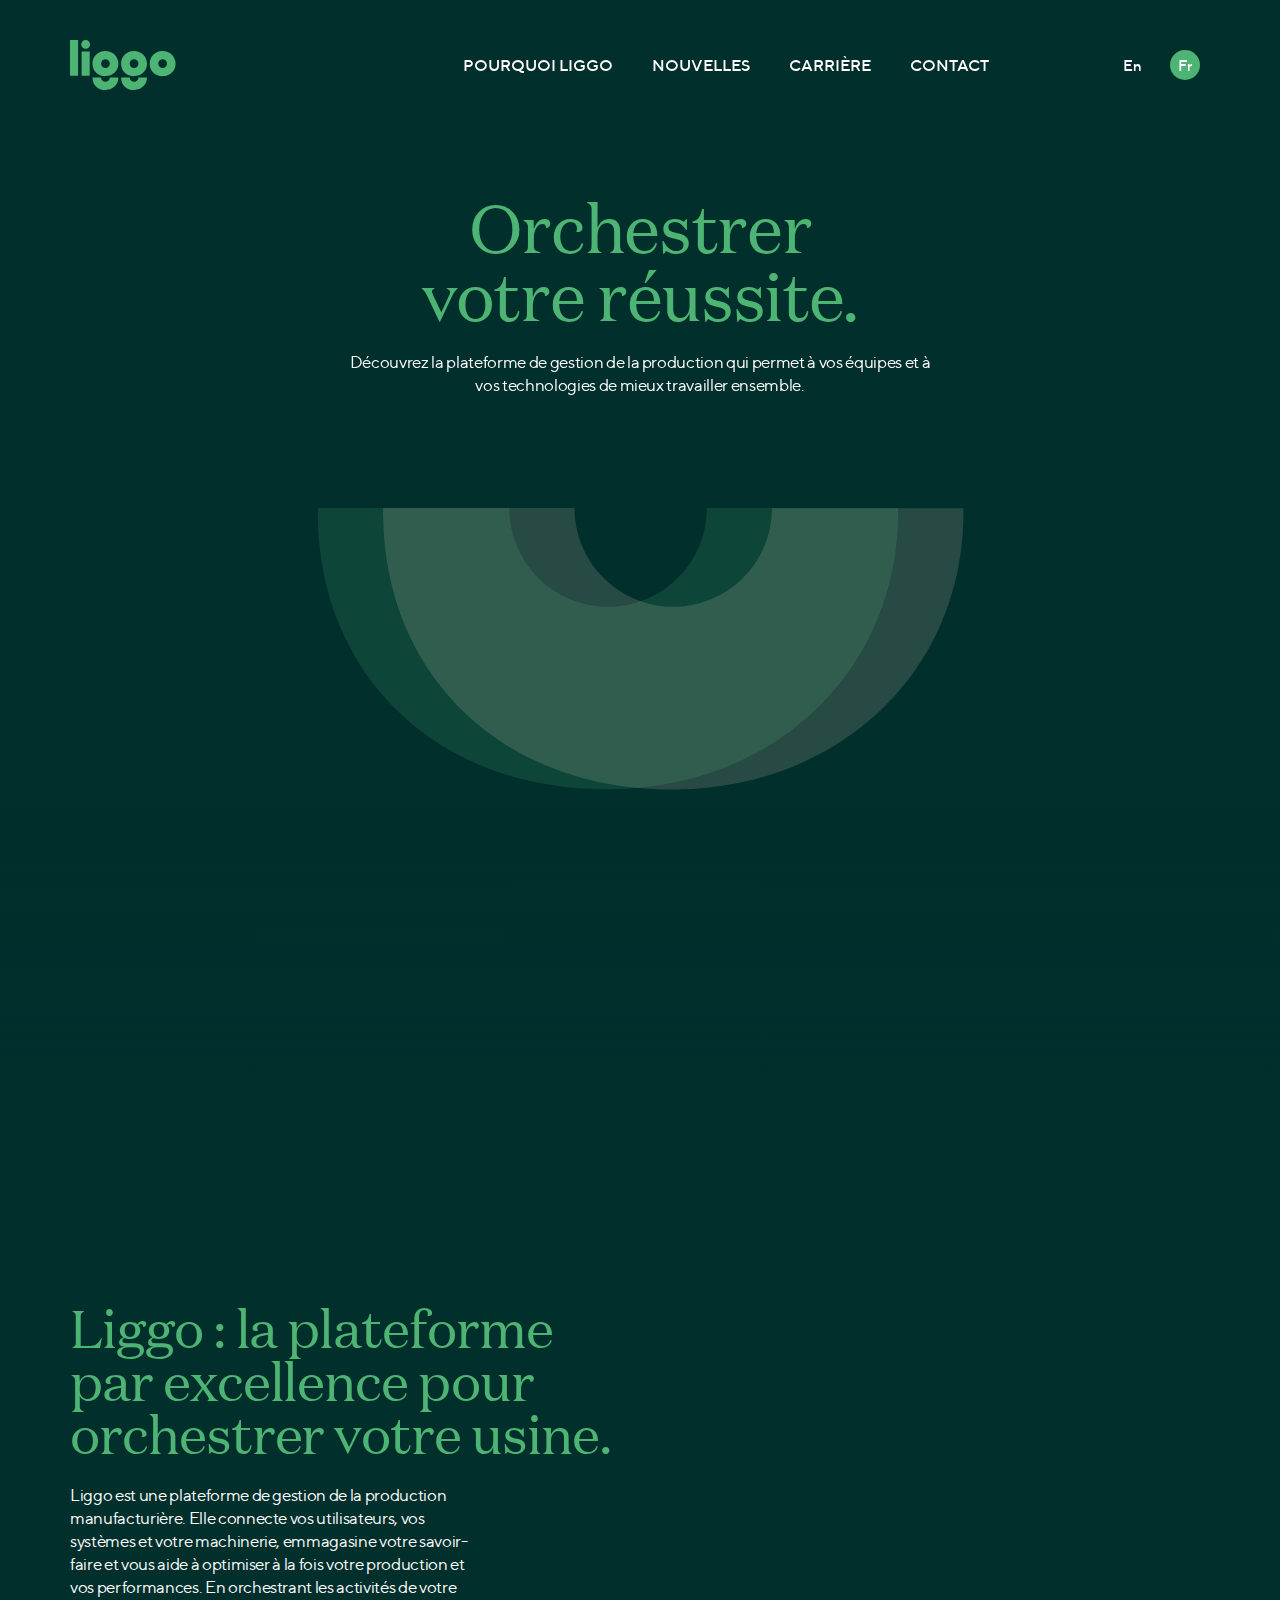
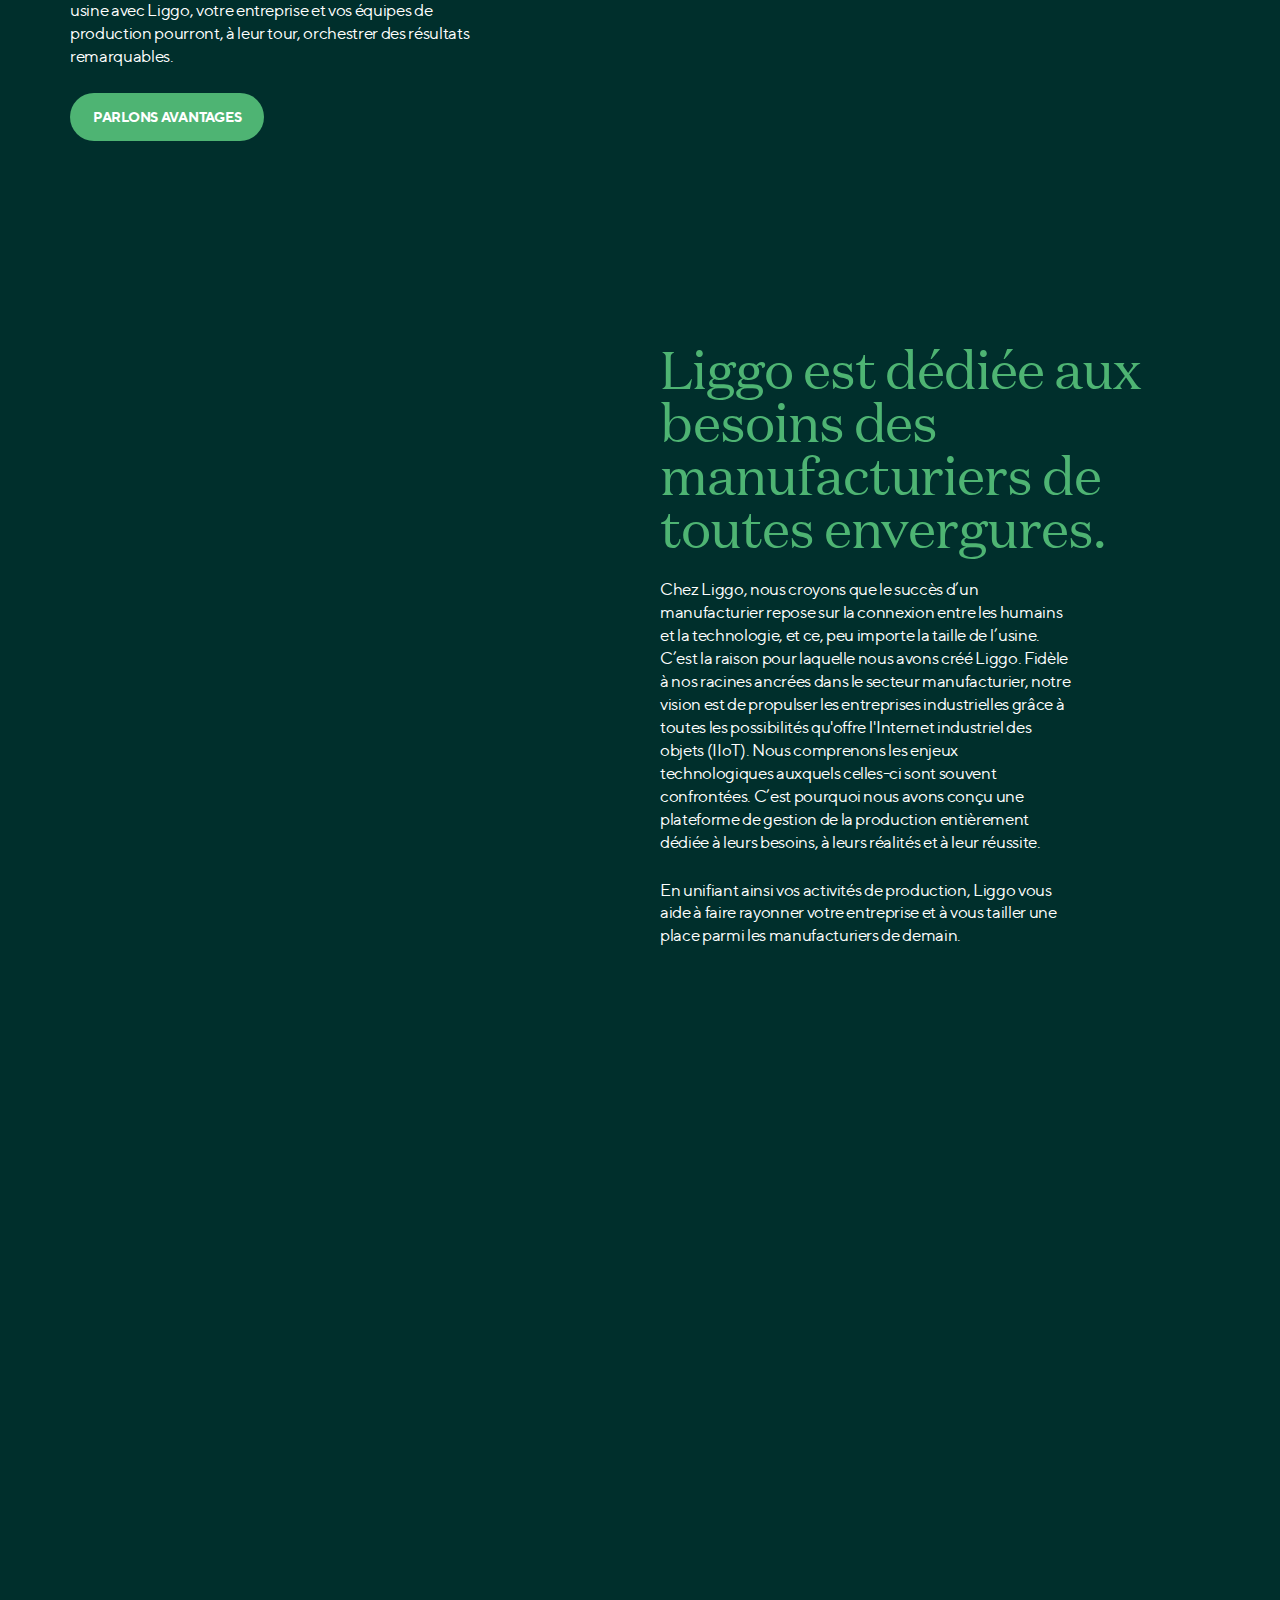
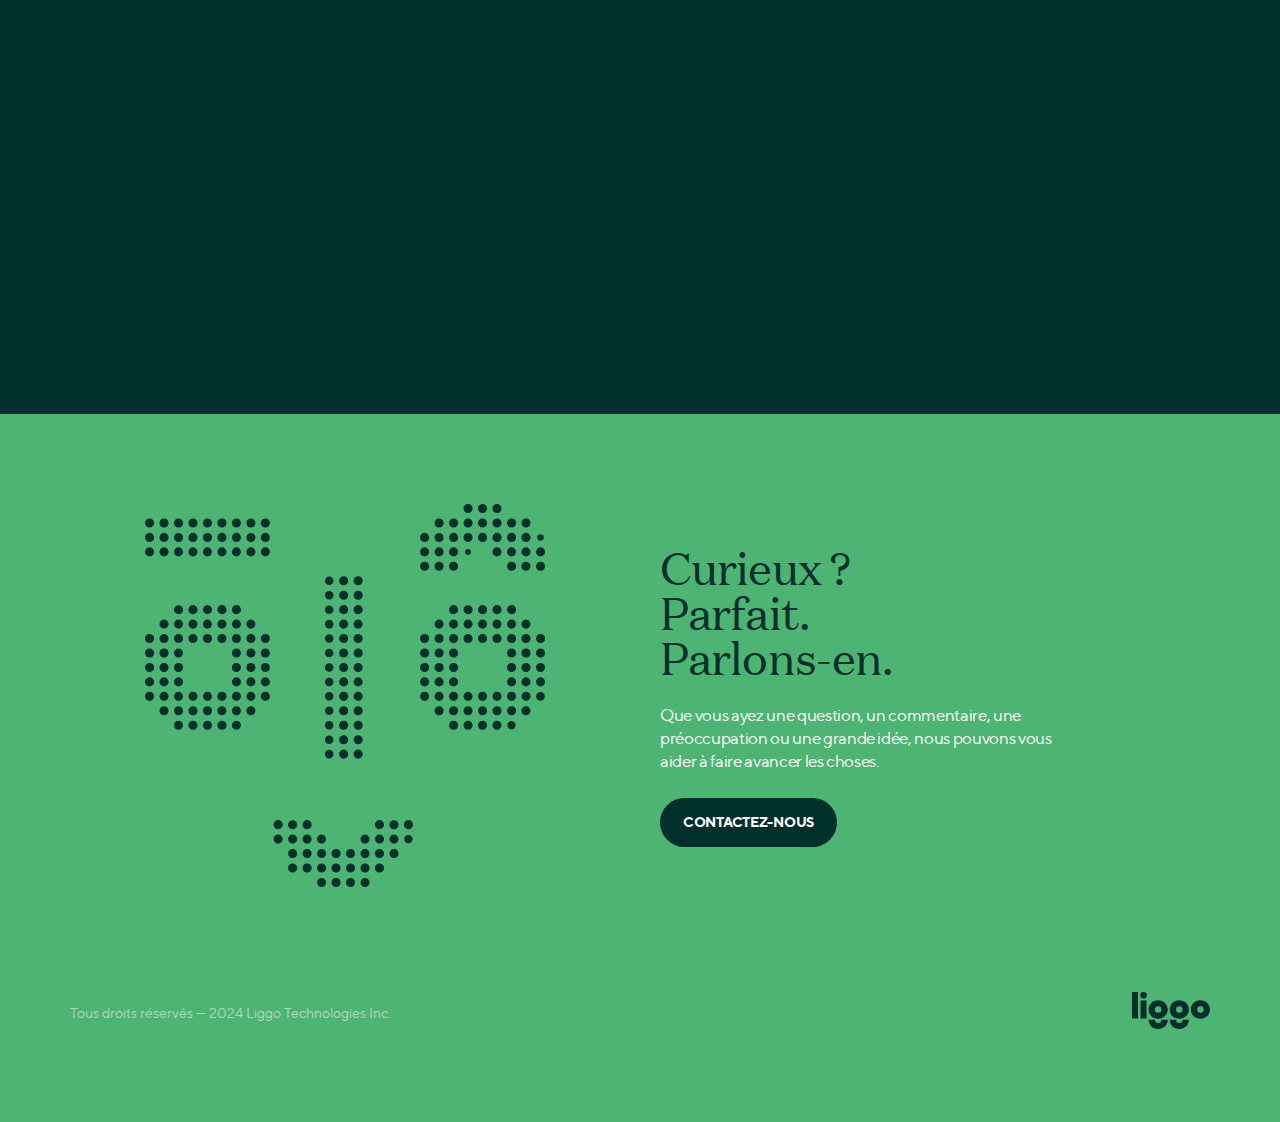
==== fr.html @ 6b08f170 "Clean-up Header Added Search keywordmets meta tag" ====
<!DOCTYPE html>
<html lang="fr" dir="ltr" prefix="og: https://ogp.me/ns#">

<head>
  <title>Liggo | Accueil</title>

  <meta charset="utf-8" />

  <meta name="description" content="Découvrez la plateforme de gestion de la production qui permet à vos équipes et à vos technologies de mieux travailler ensemble." />
  <meta name="twitter:card" content="summary_large_image" />
  <meta name="MobileOptimized" content="width" />
  <meta name="HandheldFriendly" content="true" />
  <meta name="viewport" content="width=device-width, initial-scale=1.0" />
  <meta name="apple-mobile-web-app-capable" content="yes" />
  <meta name="apple-mobile-web-app-title" content="Liggo" />

  <meta property="og:site_name" content="Liggo" />
  <meta property="og:title" content="Liggo | Accueil" />
  <meta property="og:description" content="Découvrez la plateforme de gestion de la production qui permet à vos équipes et à vos technologies de mieux travailler ensemble." />
  <meta property="og:image" content="https://liggo.com/sites/default/themes/liggo_v1/og_image.png" />
  <meta property="og:image:width" content="1200" />
  <meta property="og:image:height" content="630" />

  <link rel="canonical" href="fr.html" />
  <link rel="shortlink" href="fr.html" />
  <link rel="apple-touch-icon" sizes="150x150" href="sites/default/themes/liggo_v1/manager-logo.png" />
  <link rel="shortcut icon" href="sites/default/themes/liggo_v1/favicon.ico" type="image/vnd.microsoft.icon" />
  <link rel="alternate" hreflang="en" href="index.html" />
  <link rel="alternate" hreflang="fr" href="fr.html" />
  <link rel="revision" href="fr.html" />
  <link rel="stylesheet" media="all" href="sites/default/files/css/css_tcL5VigQs3_127QYsBigfgLpql_woigsn0OlJSW2YLg.css" />
  <link rel="stylesheet" media="all" href="sites/default/files/css/css_BfbcsLRJQn1kh91T_ToBUrdhcLLPTQTQVk6rJ3yKAE0.css" />

  <meta name="keywords" content="Automatisation d’atelier, Calibration, Contrôle procédé, Contrôle qualité, Efficacité des ateliers, Encapsulé savoir-faire, Fabrication intelligente, Fabrication orientée données, Gestion Qualité, IA dans la fabrication, Instruction de travail, Instrument de mesure, Interopérabilité, IoT pour machines CNC, Logiciel de cédule manufacturière, Logiciel de suivi machine, Logiciel TDM, Maintenance prédictive, Optimisation CNC, Outils de production Lean, Planification CNC, Planification Manufacturière, Productivité manufacturière, Solution Manufactière, Solutions Industrie 4.0, Solutions MES, Suivi en temps réel des machines, Surveillance CNC, Système de Tâches Manufacturier, Système intégré manufacturier, Système Manufacturier, System Gestion du plancher, Systèmes de compensation automatisée, Technologie de jumeau numérique, Valorisation de l’entreprise" />

  <script>(function (i, s, o, g, r, a, m) { i["GoogleAnalyticsObject"] = r; i[r] = i[r] || function () { (i[r].q = i[r].q || []).push(arguments) }, i[r].l = 1 * new Date(); a = s.createElement(o), m = s.getElementsByTagName(o)[0]; a.async = 1; a.src = g; m.parentNode.insertBefore(a, m) })(window, document, "script", "https://www.google-analytics.com/analytics.js", "ga"); ga("create", "UA-185357048-1", { "cookieDomain": "auto" }); ga("set", "anonymizeIp", true); ga("send", "pageview");</script>
</head>

<body class="page-node-1 frontpage path-frontpage page-node-type-basic-page">

  <div class="dialog-off-canvas-main-canvas" data-off-canvas-main-canvas>

    <div id="barba-wrapper">
      <div class="barba-container">

        <div id="page">
          <div class="layout-container">

            <header id="header" role="banner" class="fixed">
              <div class="container">
                <div id="header-inner">
                  <a href="fr.html" title="Accueil" rel="home" class="header__logo" id="logo">
                    <svg xmlns="http://www.w3.org/2000/svg" width="217.52" height="103" viewBox="0 0 217.52 103">
                      <g>
                        <g>
                          <path
                            d="M41.3,9.08A9.08,9.08,0,1,1,32.23,0,9.07,9.07,0,0,1,41.3,9.08ZM99.67,47.94c-.49-14.44-12.27-25.4-27.1-25.25-15.42.17-26.5,11.5-26.21,26.79.28,14.81,11.35,25.1,26.82,24.94S100.19,62.88,99.67,47.94ZM73,39.49a9.08,9.08,0,1,0,9.08,9.07A9.08,9.08,0,0,0,73,39.49Zm85.6,8.45c-.51-14.44-12.28-25.4-27.11-25.25-15.43.17-26.51,11.5-26.22,26.79.29,14.81,11.36,25.1,26.82,24.94C147.73,74.27,159.13,62.88,158.62,47.94ZM132,39.49A9.08,9.08,0,1,0,141,48.56,9.07,9.07,0,0,0,132,39.49Zm85.54,8.45c-.5-14.44-12.28-25.4-27.1-25.25-15.42.17-26.51,11.5-26.22,26.79.29,14.81,11.36,25.1,26.82,24.94C206.62,74.27,218,62.88,217.5,47.94Zm-26.65-8.45a9.08,9.08,0,1,0,9.08,9.07A9.08,9.08,0,0,0,190.85,39.49ZM0,73.87H16.63V0H0Zm23.92,0H40.54V23.71H23.92ZM73,86.21a9.08,9.08,0,0,1-9.08-9.08H46.38c0,.31,0,.61,0,.91.28,14.81,11.35,25.11,26.82,24.95S99.84,91.76,99.67,77.13H82.1A9.08,9.08,0,0,1,73,86.21Zm59,0a9.08,9.08,0,0,1-9.08-9.08H105.33c0,.31,0,.61,0,.91.28,14.81,11.35,25.11,26.81,24.95s26.68-11.23,26.5-25.86H141.05A9.07,9.07,0,0,1,132,86.21Z"
                            style="fill: #4ebf7b;fill-rule: evenodd" />
                        </g>
                      </g>
                    </svg>

                  </a>
                  <div id="main-menu">
                    <div class="region region-header">
                      <nav role="navigation" aria-labelledby="block-mainnavigation-menu" id="block-mainnavigation"
                        class="block block-menu navigation menu--main">

                        <ul class="menu">
                          <li class="menu-item">
                            <a href="fr/pourquoi-liggo.html">Pourquoi Liggo</a>
                          </li>
                          <li class="menu-item">
                            <a href="https://ca.linkedin.com/company/liggo-technologies" target="_new">Nouvelles</a>
                          </li>
                          <li class="menu-item">
                            <a href="fr/carriere.html">Carrière</a>
                          </li>
                          <li class="menu-item">
                            <a href="fr.html#contact" class="open-contact-overlay">Contact</a>
                          </li>
                        </ul>

                      </nav>
                      <div
                        class="language-switcher-language-url block block-language block-language-blocklanguage-interface"
                        id="block-languageswitcher" role="navigation">


                        <ul class="links">
                          <li hreflang="en" data-drupal-link-system-path="&lt;front&gt;" class="en"><a href="index.html"
                              class="language-link" hreflang="en" data-drupal-link-system-path="&lt;front&gt;">En</a>
                          </li>
                          <li hreflang="fr" data-drupal-link-system-path="&lt;front&gt;" class="fr is-active"><a
                              href="fr.html" class="language-link is-active" hreflang="fr"
                              data-drupal-link-system-path="&lt;front&gt;">Fr</a></li>
                        </ul>
                      </div>

                    </div>

                  </div>
                  <div class="mobile-toggle hamburger hamburger--squeeze">
                    <div class="hamburger-box">
                      <div class="hamburger-inner"></div>
                    </div>
                  </div>
                </div>
              </div>
            </header>
            <div class="header-spacer">&nbsp;</div>

            <div id="mobile-menu">
              <div class="mobile-toggle hamburger hamburger--squeeze">
                <div class="hamburger-box">
                  <div class="hamburger-inner"></div>
                </div>
              </div>

              <div class="region region-header">
                <nav role="navigation" aria-labelledby="block-mainnavigation-menu" id="block-mainnavigation"
                  class="block block-menu navigation menu--main">


                  <ul class="menu">
                    <li class="menu-item">
                      <a href="fr/pourquoi-liggo.html">Pourquoi Liggo</a>
                    </li>
                    <li class="menu-item">
                      <a href="https://ca.linkedin.com/company/liggo-technologies" target="_new">Nouvelles</a>
                    </li>
                    <li class="menu-item">
                      <a href="fr/carriere.html">Carrière</a>
                    </li>
                    <li class="menu-item">
                      <a href="fr.html#contact" class="open-contact-overlay">Contact</a>
                    </li>
                  </ul>



                </nav>
                <div class="language-switcher-language-url block block-language block-language-blocklanguage-interface"
                  id="block-languageswitcher" role="navigation">


                  <ul class="links">
                    <li hreflang="en" data-drupal-link-system-path="&lt;front&gt;" class="en"><a href="index.html"
                        class="language-link" hreflang="en" data-drupal-link-system-path="&lt;front&gt;">En</a></li>
                    <li hreflang="fr" data-drupal-link-system-path="&lt;front&gt;" class="fr is-active"><a
                        href="fr.html" class="language-link is-active" hreflang="fr"
                        data-drupal-link-system-path="&lt;front&gt;">Fr</a></li>
                  </ul>
                </div>

              </div>

            </div>

            <main id="content" role="main" id="main">




              <div class="layout-content container full-width">

                <div class="region region-content">
                  <div data-drupal-messages-fallback class="hidden"></div>
                  <div data-nid="1" class="entity-wrapper">
                    <div class="node node--type-basic-page node--view-mode-full ds-1col clearfix">




                      <div id="page-top" class="container">

                        <div
                          class="clearfix text-formatted field-name-body field-type-text-with-summary field-label-hidden">
                          <div class="field-items">
                            <div class="field-item even">
                              <h1 class="text-align-center">Orchestrer<br />
                                votre réussite.</h1>

                              <p class="text-align-center">Découvrez la plateforme de gestion de la production qui
                                permet à vos équipes et à<br />
                                vos technologies de mieux travailler ensemble.</p>
                            </div>
                          </div>
                        </div>

                        <div class="field-name-field-image2 field-type-image field-label-hidden">
                          <div class="field-items">
                            <div class="field-item even"><svg xmlns="http://www.w3.org/2000/svg" class="animated"
                                data-animation="front1Animation" width="507" height="147.31" viewBox="0 0 210.06 61.04">
                                <g class="left">
                                  <path
                                    d="M62.94,21.43A21.43,21.43,0,0,1,41.51,0H.06C.06.72,0,1.43,0,2.16.67,37.11,26.8,61.4,63.29,61s63-26.51,62.52-61H84.36A21.43,21.43,0,0,1,62.94,21.43Z"
                                    style="fill: #4ebf7b;fill-rule: evenodd"></path>
                                </g>
                                <g class="right" style="opacity: 0.8">
                                  <path
                                    d="M147.18,21.43A21.43,21.43,0,0,1,125.76,0H84.3c0,.72-.07,1.43,0,2.16.67,35,26.8,59.24,63.29,58.87s63-26.51,62.51-61H168.6A21.43,21.43,0,0,1,147.18,21.43Z"
                                    style="fill: #eaddc3;fill-rule: evenodd"></path>
                                </g>
                              </svg></div>
                          </div>
                        </div>

                      </div>

                      <div id="page-content" class="container">

                        <div
                          class="field-name-field-page-blocks field-type-entity-reference-revisions field-label-hidden">
                          <div class="field-items">
                            <div class="field-item even">
                              <div class="entity-wrapper">
                                <div
                                  class="paragraph paragraph--type-left-text-right-image paragraph--view-mode-default ds-2col clearfix">



                                  <div class="group-left">

                                    <div
                                      class="clearfix text-formatted field-name-field-longtext1 field-type-text-long field-label-hidden">
                                      <div class="field-items">
                                        <div class="field-item even">
                                          <h2>Liggo : la plateforme par excellence pour orchestrer votre usine.</h2>

                                          <p>Liggo est une plateforme de gestion de la production manufacturière. Elle
                                            connecte vos utilisateurs, vos systèmes et votre machinerie, emmagasine
                                            votre savoir-faire et vous aide à optimiser à la fois votre production et
                                            vos performances. En orchestrant les activités de votre usine avec Liggo,
                                            votre entreprise et vos équipes de production pourront, à leur tour,
                                            orchestrer des résultats remarquables.</p>

                                          <p><a class="main-button" data-entity-substitution="canonical"
                                              data-entity-type="node"
                                              data-entity-uuid="0f9768a0-a160-4298-92ff-fe0c3193b440"
                                              href="fr/pourquoi-liggo.html" title="Pourquoi Liggo">Parlons avantages</a>
                                          </p>
                                        </div>
                                      </div>
                                    </div>

                                  </div>

                                  <div class="group-right">

                                    <div class="field-name-field-image1 field-type-image field-label-hidden">
                                      <div class="field-items">
                                        <div class="field-item even"><svg xmlns="http://www.w3.org/2000/svg"
                                            class="animated" data-animation="front2Animation" width="375.42"
                                            height="374.75" viewBox="0 0 375.42 374.75">
                                            <g style="transform-origin: 50% 50%;" data-name="clockwise">
                                              <path
                                                d="M187.72,85a18,18,0,1,0,18,18,18,18,0,0,0-18-18Zm0,24.34a6.38,6.38,0,1,1,6.38-6.37,6.38,6.38,0,0,1-6.38,6.37Z"
                                                style="fill: #4ebf7b"></path>
                                              <path
                                                d="M235.59,96.84a18,18,0,1,0,7.55,24.26,18,18,0,0,0-7.55-24.26Zm-11.32,21.55a6.38,6.38,0,1,1,8.6-2.68,6.38,6.38,0,0,1-8.6,2.68Z"
                                                style="fill: #4ebf7b"></path>
                                              <path
                                                d="M272.49,129.54a18,18,0,1,0-4.59,25,18,18,0,0,0,4.59-25Zm-20,13.82a6.37,6.37,0,1,1,8.87,1.62,6.37,6.37,0,0,1-8.87-1.62Z"
                                                style="fill: #eaddc3"></path>
                                              <path
                                                d="M290,175.64a18,18,0,1,0-15.68,20,18,18,0,0,0,15.68-20Zm-24.17,2.93a6.38,6.38,0,1,1,7.1,5.55,6.37,6.37,0,0,1-7.1-5.55Z"
                                                style="fill: #4ebf7b"></path>
                                              <path
                                                d="M284,224.58A18,18,0,1,0,260.85,235,18,18,0,0,0,284,224.58Zm-22.76-8.64a6.38,6.38,0,1,1,3.7,8.22,6.38,6.38,0,0,1-3.7-8.22Z"
                                                style="fill: #c7e2d5"></path>
                                              <path
                                                d="M256,265.15a18,18,0,1,0-25.36-1.54A18,18,0,0,0,256,265.15Zm-16.14-18.22a6.38,6.38,0,1,1-.54,9,6.37,6.37,0,0,1,.54-9Z"
                                                style="fill: #4ebf7b"></path>
                                              <path
                                                d="M212.35,288.06a18,18,0,1,0-21.73-13.15,18,18,0,0,0,21.73,13.15Zm-5.82-23.64a6.38,6.38,0,1,1-4.66,7.72,6.38,6.38,0,0,1,4.66-7.72Z"
                                                style="fill: #eaddc3"></path>
                                              <path
                                                d="M163.05,288.06a18,18,0,1,0-13.14-21.75,18,18,0,0,0,13.14,21.75Zm5.83-23.64a6.38,6.38,0,1,1-7.71,4.67,6.39,6.39,0,0,1,7.71-4.67Z"
                                                style="fill: #8db295"></path>
                                              <path
                                                d="M119.4,265.14a18,18,0,1,0-1.53-25.36,18,18,0,0,0,1.53,25.36Zm16.14-18.22a6.38,6.38,0,1,1-9,.55,6.38,6.38,0,0,1,9-.55Z"
                                                style="fill: #4ebf7b"></path>
                                              <path
                                                d="M91.39,224.56a18,18,0,1,0,10.44-23.16,18,18,0,0,0-10.44,23.16Zm22.77-8.62a6.38,6.38,0,1,1-8.22-3.7,6.38,6.38,0,0,1,8.22,3.7Z"
                                                style="fill: #8db295"></path>
                                              <path
                                                d="M85.46,175.62a18,18,0,1,0,20-15.66,18,18,0,0,0-20,15.66Zm24.16,2.94a6.38,6.38,0,1,1-5.56-7.09,6.37,6.37,0,0,1,5.56,7.09Z"
                                                style="fill: #c7e2d5"></path>
                                              <path
                                                d="M102.94,129.52a18,18,0,1,0,25-4.57,18,18,0,0,0-25,4.57Zm20,13.84a6.38,6.38,0,1,1-1.62-8.87,6.38,6.38,0,0,1,1.62,8.87Z"
                                                style="fill: #4ebf7b"></path>
                                              <path
                                                d="M139.85,96.83a18,18,0,1,0,24.25,7.57,18,18,0,0,0-24.25-7.57Zm11.31,21.56a6.38,6.38,0,1,1,2.68-8.61,6.38,6.38,0,0,1-2.68,8.61Z"
                                                style="fill: #eaddc3"></path>
                                            </g>
                                            <g style="transform-origin: 50% 50%;" data-name="counter-clockwise">
                                              <path
                                                d="M187.72,42.52a18,18,0,1,0,18,18,18,18,0,0,0-18-18Zm0,24.34a6.38,6.38,0,1,1,6.38-6.37,6.38,6.38,0,0,1-6.38,6.37Z"
                                                style="fill: #4ebf7b"></path>
                                              <path
                                                d="M235,50.41a18,18,0,1,0,11.15,22.82A18,18,0,0,0,235,50.41Zm-7.91,23a6.38,6.38,0,1,1,8.1-4,6.37,6.37,0,0,1-8.1,4Z"
                                                style="fill: #eaddc3"></path>
                                              <path
                                                d="M277.1,73.21a18,18,0,1,0,3.14,25.21,18,18,0,0,0-3.14-25.21Zm-15,19.21a6.38,6.38,0,1,1,8.95-1.12,6.37,6.37,0,0,1-8.95,1.12Z"
                                                style="fill: #4ebf7b"></path>
                                              <path
                                                d="M309.54,108.46a18,18,0,1,0-5.22,24.86,18,18,0,0,0,5.22-24.86Zm-20.38,13.31a6.38,6.38,0,1,1,8.82,1.84,6.38,6.38,0,0,1-8.82-1.84Z"
                                                style="fill: #8db295"></path>
                                              <path
                                                d="M328.78,152.33a18,18,0,1,0-13,21.82,18,18,0,0,0,13-21.82Zm-23.59,6a6.38,6.38,0,1,1,7.74,4.61,6.37,6.37,0,0,1-7.74-4.61Z"
                                                style="fill: #4ebf7b"></path>
                                              <path
                                                d="M332.74,200.07a18,18,0,1,0-19.39,16.42,18,18,0,0,0,19.39-16.42Zm-24.26-2a6.38,6.38,0,1,1,5.83,6.87,6.36,6.36,0,0,1-5.83-6.87Z"
                                                style="fill: #eaddc3"></path>
                                              <path
                                                d="M321,246.51a18,18,0,1,0-23.67,9.23A18,18,0,0,0,321,246.51Zm-22.29-9.78a6.37,6.37,0,1,1,3.27,8.39,6.36,6.36,0,0,1-3.27-8.39Z"
                                                style="fill: #4ebf7b"></path>
                                              <path
                                                d="M294.77,286.61a18,18,0,1,0-25.38,1.05,18,18,0,0,0,25.38-1.05Zm-17.9-16.49a6.38,6.38,0,1,1,.37,9,6.37,6.37,0,0,1-.37-9Z"
                                                style="fill: #eaddc3"></path>
                                              <path
                                                d="M257,316a18,18,0,1,0-24.34-7.26A18,18,0,0,0,257,316Zm-11.58-21.41a6.37,6.37,0,1,1-2.57,8.63,6.38,6.38,0,0,1,2.57-8.63Z"
                                                style="fill: #8db295"></path>
                                              <path
                                                d="M211.65,331.59A18,18,0,1,0,191,316.82a18,18,0,0,0,20.67,14.77Zm-4-24a6.37,6.37,0,1,1-5.23,7.33,6.37,6.37,0,0,1,5.23-7.33Z"
                                                style="fill: #c7e2d5"></path>
                                              <path
                                                d="M163.75,331.59A18,18,0,1,0,149,310.91a18,18,0,0,0,14.76,20.68Zm4-24a6.37,6.37,0,1,1-7.33,5.24,6.36,6.36,0,0,1,7.33-5.24Z"
                                                style="fill: #4ebf7b"></path>
                                              <path
                                                d="M118.44,316a18,18,0,1,0-7.24-24.35A18,18,0,0,0,118.44,316ZM130,294.62a6.38,6.38,0,1,1-8.64,2.58,6.38,6.38,0,0,1,8.64-2.58Z"
                                                style="fill: #eaddc3"></path>
                                              <path
                                                d="M80.64,286.6a18,18,0,1,0,1-25.38,18,18,0,0,0-1,25.38Zm17.91-16.48a6.37,6.37,0,1,1-9-.37,6.37,6.37,0,0,1,9,.37Z"
                                                style="fill: #4ebf7b"></path>
                                              <path
                                                d="M54.44,246.5a18,18,0,1,0,9.24-23.67,18,18,0,0,0-9.24,23.67Zm22.29-9.78a6.37,6.37,0,1,1-8.4-3.27,6.37,6.37,0,0,1,8.4,3.27Z"
                                                style="fill: #c7e2d5"></path>
                                              <path
                                                d="M42.68,200.05A18,18,0,1,0,59.1,180.67a18,18,0,0,0-16.42,19.38Zm24.26-2a6.38,6.38,0,1,1-6.88-5.82,6.37,6.37,0,0,1,6.88,5.82Z"
                                                style="fill: #4ebf7b"></path>
                                              <path
                                                d="M46.64,152.31a18,18,0,1,0,21.83-13,18,18,0,0,0-21.83,13Zm23.6,6a6.38,6.38,0,1,1-4.62-7.74,6.37,6.37,0,0,1,4.62,7.74Z"
                                                style="fill: #eaddc3"></path>
                                              <path
                                                d="M65.89,108.44a18,18,0,1,0,24.86-5.2,18,18,0,0,0-24.86,5.2Zm20.37,13.32a6.37,6.37,0,1,1-1.85-8.82,6.38,6.38,0,0,1,1.85,8.82Z"
                                                style="fill: #c7e2d5"></path>
                                              <path
                                                d="M98.33,73.2a18,18,0,1,0,25.21,3.15A18,18,0,0,0,98.33,73.2Zm15,19.21a6.37,6.37,0,1,1,1.11-8.94,6.37,6.37,0,0,1-1.11,8.94Z"
                                                style="fill: #4ebf7b"></path>
                                              <path
                                                d="M140.47,50.4a18,18,0,1,0,22.82,11.17A18,18,0,0,0,140.47,50.4Zm7.89,23a6.37,6.37,0,1,1,4-8.1,6.38,6.38,0,0,1-4,8.1Z"
                                                style="fill: #8db295"></path>
                                            </g>
                                            <g style="transform-origin: 50% 50%;" data-name="clockwise">
                                              <path
                                                d="M187.72,0a18,18,0,1,0,18,18,18,18,0,0,0-18-18Zm0,24.34A6.38,6.38,0,1,1,194.09,18a6.38,6.38,0,0,1-6.38,6.37Z"
                                                style="fill: #4ebf7b"></path>
                                              <path
                                                d="M234.48,5.91a18,18,0,1,0,12.93,21.87A18,18,0,0,0,234.48,5.91Zm-6,23.58a6.38,6.38,0,1,1,7.75-4.59,6.37,6.37,0,0,1-7.75,4.59Z"
                                                style="fill: #c7e2d5"></path>
                                              <path
                                                d="M278.31,23.26a18,18,0,1,0,7.08,24.4,18,18,0,0,0-7.08-24.4ZM266.58,44.59a6.37,6.37,0,1,1,8.65-2.51,6.37,6.37,0,0,1-8.65,2.51Z"
                                                style="fill: #4ebf7b"></path>
                                              <path
                                                d="M316.44,51a18,18,0,1,0,.79,25.39A18,18,0,0,0,316.44,51ZM299.78,68.71a6.37,6.37,0,1,1,9-.28,6.37,6.37,0,0,1-9,.28Z"
                                                style="fill: #eaddc3"></path>
                                              <path
                                                d="M346.49,87.29a18,18,0,1,0-5.55,24.79,18,18,0,0,0,5.55-24.79Zm-20.56,13a6.38,6.38,0,1,1,8.8,2,6.37,6.37,0,0,1-8.8-2Z"
                                                style="fill: #4ebf7b"></path>
                                              <path
                                                d="M366.56,130A18,18,0,1,0,355,152.58,18,18,0,0,0,366.56,130Zm-23.16,7.51a6.38,6.38,0,1,1,8,4.09,6.38,6.38,0,0,1-8-4.09Z"
                                                style="fill: #eaddc3"></path>
                                              <path
                                                d="M375.39,176.25a18,18,0,1,0-16.81,19.05,18,18,0,0,0,16.81-19.05Zm-24.3,1.52a6.38,6.38,0,1,1,6.76,6,6.38,6.38,0,0,1-6.76-6Z"
                                                style="fill: #8db295"></path>
                                              <path
                                                d="M372.42,223.29a18,18,0,1,0-21,14.27,18,18,0,0,0,21-14.27Zm-23.91-4.57a6.38,6.38,0,1,1,5.07,7.46,6.38,6.38,0,0,1-5.07-7.46Z"
                                                style="fill: #4ebf7b"></path>
                                              <path
                                                d="M357.85,268.12a18,18,0,1,0-23.9,8.6,18,18,0,0,0,23.9-8.6Zm-22-10.37a6.38,6.38,0,1,1,3.06,8.48,6.38,6.38,0,0,1-3.06-8.48Z"
                                                style="fill: #8db295"></path>
                                              <path
                                                d="M332.6,307.92a18,18,0,1,0-25.3,2.38,18,18,0,0,0,25.3-2.38ZM313.84,292.4a6.38,6.38,0,1,1,.85,9,6.38,6.38,0,0,1-.85-9Z"
                                                style="fill: #4ebf7b"></path>
                                              <path
                                                d="M298.23,340.18a18,18,0,1,0-25.09-4,18,18,0,0,0,25.09,4Zm-14.3-19.69a6.37,6.37,0,1,1-1.41,8.9,6.38,6.38,0,0,1,1.41-8.9Z"
                                                style="fill: #4ebf7b"></path>
                                              <path
                                                d="M256.93,362.89a18,18,0,1,0-23.32-10.1,18,18,0,0,0,23.32,10.1Zm-9-22.64a6.38,6.38,0,1,1-3.58,8.28,6.39,6.39,0,0,1,3.58-8.28Z"
                                                style="fill: #4ebf7b"></path>
                                              <path
                                                d="M211.27,374.61A18,18,0,1,0,191.2,359a18,18,0,0,0,20.07,15.58Zm-3.05-24.15a6.38,6.38,0,1,1-5.52,7.12,6.38,6.38,0,0,1,5.52-7.12Z"
                                                style="fill: #8db295"></path>
                                              <path
                                                d="M164.13,374.61a18,18,0,1,0-15.56-20.08,18,18,0,0,0,15.56,20.08Zm3.06-24.15a6.38,6.38,0,1,1-7.12,5.52,6.37,6.37,0,0,1,7.12-5.52Z"
                                                style="fill: #4ebf7b"></path>
                                              <path
                                                d="M118.48,362.88a18,18,0,1,0-10.09-23.31,18,18,0,0,0,10.09,23.31Zm9-22.63a6.38,6.38,0,1,1-8.27,3.58,6.38,6.38,0,0,1,8.27-3.58Z"
                                                style="fill: #8db295"></path>
                                              <path
                                                d="M77.17,340.17a18,18,0,1,0-4-25.09,18,18,0,0,0,4,25.09Zm14.31-19.69a6.38,6.38,0,1,1-8.9,1.42,6.37,6.37,0,0,1,8.9-1.42Z"
                                                style="fill: #4ebf7b"></path>
                                              <path
                                                d="M42.81,307.9a18,18,0,1,0,2.4-25.29,18,18,0,0,0-2.4,25.29Zm18.76-15.51a6.37,6.37,0,1,1-9-.84,6.38,6.38,0,0,1,9,.84Z"
                                                style="fill: #4ebf7b"></path>
                                              <path
                                                d="M17.56,268.1a18,18,0,1,0,8.61-23.9,18,18,0,0,0-8.61,23.9Zm22-10.35a6.37,6.37,0,1,1-8.49-3.06,6.37,6.37,0,0,1,8.49,3.06Z"
                                                style="fill: #eaddc3"></path>
                                              <path
                                                d="M3,223.27a18,18,0,1,0,14.29-21A18,18,0,0,0,3,223.27Zm23.92-4.55a6.38,6.38,0,1,1-7.46-5.07,6.38,6.38,0,0,1,7.46,5.07Z"
                                                style="fill: #4ebf7b"></path>
                                              <path
                                                d="M0,176.23a18,18,0,1,0,19.06-16.8A18,18,0,0,0,0,176.23Zm24.29,1.53a6.38,6.38,0,1,1-6-6.76,6.38,6.38,0,0,1,6,6.76Z"
                                                style="fill: #c7e2d5"></path>
                                              <path
                                                d="M8.87,129.93A18,18,0,1,0,31.51,118.4,18,18,0,0,0,8.87,129.93ZM32,137.46a6.38,6.38,0,1,1-4.09-8,6.37,6.37,0,0,1,4.09,8Z"
                                                style="fill: #8db295"></path>
                                              <path
                                                d="M28.94,87.28a18,18,0,1,0,24.8-5.54,18,18,0,0,0-24.8,5.54Zm20.55,13a6.38,6.38,0,1,1-2-8.8,6.38,6.38,0,0,1,2,8.8Z"
                                                style="fill: #4ebf7b"></path>
                                              <path
                                                d="M59,51a18,18,0,1,0,25.39.81A18,18,0,0,0,59,51ZM75.65,68.71a6.38,6.38,0,1,1,.28-9,6.37,6.37,0,0,1-.28,9Z"
                                                style="fill: #eaddc3"></path>
                                              <path
                                                d="M97.13,23.26a18,18,0,1,0,24.39,7.09,18,18,0,0,0-24.39-7.09Zm11.72,21.33a6.37,6.37,0,1,1,2.51-8.66,6.37,6.37,0,0,1-2.51,8.66Z"
                                                style="fill: #4ebf7b"></path>
                                              <path
                                                d="M141,5.91a18,18,0,1,0,21.87,12.93A18,18,0,0,0,141,5.91ZM147,29.48a6.38,6.38,0,1,1,4.59-7.75A6.36,6.36,0,0,1,147,29.48Z"
                                                style="fill: #eaddc3"></path>
                                            </g>
                                          </svg></div>
                                      </div>
                                    </div>

                                  </div>

                                </div>

                              </div>
                            </div>
                            <div class="field-item even">
                              <div class="entity-wrapper">
                                <div
                                  class="paragraph paragraph--type-left-image-right-text paragraph--view-mode-default ds-2col clearfix">



                                  <div class="group-left">

                                    <div class="field-name-field-image1 field-type-image field-label-hidden">
                                      <div class="field-items">
                                        <div class="field-item even"><svg xmlns="http://www.w3.org/2000/svg"
                                            class="animated" data-animation="front3Animation" width="328.2"
                                            height="332.74" viewBox="0 0 164.1 166.37">
                                            <g>
                                              <path d="M82.12,0a8,8,0,1,1-8,8A8,8,0,0,1,82.12,0Z"
                                                style="transform-box: fill-box; transform-origin: 50% 50%; fill: #eaddc3;fill-rule: evenodd">
                                              </path>
                                              <g
                                                style="transform-box: fill-box; transform-origin: 50% 50%; mix-blend-mode: multiply">
                                                <path
                                                  d="M81.9,34.66a7.87,7.87,0,0,1,7.86,7.87H105c0-.27,0-.53,0-.8C104.74,28.91,95.16,20,81.77,20.14S58.68,29.86,58.84,42.53H74.05A7.86,7.86,0,0,1,81.9,34.66Z"
                                                  style="fill: #eaddc3;fill-rule: evenodd;"></path>
                                              </g>
                                            </g>
                                            <g>
                                              <path d="M136.3,28.73a8,8,0,1,1-11.28,0A8,8,0,0,1,136.3,28.73Z"
                                                style="transform-box: fill-box; transform-origin: 50% 50%; fill: #c7e2d5;fill-rule: evenodd;mix-blend-mode: multiply">
                                              </path>
                                              <g
                                                style="transform-box: fill-box; transform-origin: 50% 50%; mix-blend-mode: multiply">
                                                <path
                                                  d="M111.63,53.08a7.86,7.86,0,0,1,0,11.12L122.38,75c.19-.19.39-.35.58-.55,8.89-9.23,8.41-22.31-1.15-31.68s-23.2-9.45-32-.38l10.75,10.75A7.86,7.86,0,0,1,111.63,53.08Z"
                                                  style="fill: #c7e2d5;fill-rule: evenodd"></path>
                                              </g>
                                            </g>
                                            <g>
                                              <path d="M164.1,83a8,8,0,1,1-8-8A8,8,0,0,1,164.1,83Z"
                                                style="transform-box: fill-box; transform-origin: 50% 50%; fill: #4ebf7b;fill-rule: evenodd;mix-blend-mode: multiply">
                                              </path>
                                              <g
                                                style="transform-box: fill-box; transform-origin: 50% 50%; mix-blend-mode: multiply">
                                                <path
                                                  d="M129.43,82.76a7.86,7.86,0,0,1-7.86,7.86v15.21l.79,0C135.18,105.6,144.09,96,144,82.63s-9.72-23.09-22.38-22.93V74.91A7.85,7.85,0,0,1,129.43,82.76Z"
                                                  style="fill: #4ebf7b;fill-rule: evenodd"></path>
                                              </g>
                                            </g>
                                            <g>
                                              <path d="M135.81,137.62a8,8,0,1,1,0-11.27A8,8,0,0,1,135.81,137.62Z"
                                                style="transform-box: fill-box; transform-origin: 50% 50%; fill: #c7e2d5;fill-rule: evenodd;mix-blend-mode: multiply">
                                              </path>
                                              <g
                                                style="transform-box: fill-box; transform-origin: 50% 50%; mix-blend-mode: multiply">
                                                <path
                                                  d="M111.46,113a7.86,7.86,0,0,1-11.12,0L89.59,123.71c.19.18.35.38.55.57,9.24,8.89,22.31,8.41,31.68-1.14s9.45-23.21.38-32l-10.75,10.75A7.86,7.86,0,0,1,111.46,113Z"
                                                  style="fill: #c7e2d5;fill-rule: evenodd"></path>
                                              </g>
                                            </g>
                                            <g>
                                              <path d="M82,166.37a8,8,0,1,1,8-8A8,8,0,0,1,82,166.37Z"
                                                style="transform-box: fill-box; transform-origin: 50% 50%; fill: #eaddc3;fill-rule: evenodd">
                                              </path>
                                              <g
                                                style="transform-box: fill-box; transform-origin: 50% 50%; mix-blend-mode: multiply">
                                                <path
                                                  d="M82.19,131.71a7.86,7.86,0,0,1-7.86-7.86H59.13c0,.26,0,.52,0,.79.25,12.82,9.83,21.73,23.21,21.59s23.09-9.72,22.93-22.38H90.05A7.86,7.86,0,0,1,82.19,131.71Z"
                                                  style="fill: #eaddc3;fill-rule: evenodd"></path>
                                              </g>
                                            </g>
                                            <g>
                                              <path d="M27.79,137.65a8,8,0,1,1,11.28,0A8,8,0,0,1,27.79,137.65Z"
                                                style="transform-box: fill-box; transform-origin: 50% 50%; fill: #c7e2d5;fill-rule: evenodd;mix-blend-mode: multiply">
                                              </path>
                                              <g
                                                style="transform-box: fill-box; transform-origin: 50% 50%; mix-blend-mode: multiply">
                                                <path
                                                  d="M52.46,113.29a7.86,7.86,0,0,1,0-11.12L41.71,91.42c-.19.19-.39.36-.57.55-8.89,9.24-8.42,22.31,1.14,31.68s23.21,9.45,32.05.39L63.58,113.29A7.86,7.86,0,0,1,52.46,113.29Z"
                                                  style="fill: #c7e2d5;fill-rule: evenodd"></path>
                                              </g>
                                            </g>
                                            <g>
                                              <path d="M0,83.39a8,8,0,1,1,8,8A8,8,0,0,1,0,83.39Z"
                                                style="transform-box: fill-box; transform-origin: 50% 50%; fill: #4ebf7b;fill-rule: evenodd;mix-blend-mode: multiply">
                                              </path>
                                              <g
                                                style="transform-box: fill-box; transform-origin: 50% 50%; mix-blend-mode: multiply">
                                                <path
                                                  d="M34.66,83.61a7.86,7.86,0,0,1,7.87-7.86V60.55c-.27,0-.53,0-.8,0C28.91,60.77,20,70.36,20.14,83.74s9.72,23.09,22.39,22.93V91.47A7.86,7.86,0,0,1,34.66,83.61Z"
                                                  style="fill: #4ebf7b;fill-rule: evenodd"></path>
                                              </g>
                                            </g>
                                            <g>
                                              <path d="M28.28,28.75a8,8,0,1,1,0,11.28A8,8,0,0,1,28.28,28.75Z"
                                                style="transform-box: fill-box; transform-origin: 50% 50%; fill: #c7e2d5;fill-rule: evenodd;mix-blend-mode: multiply">
                                              </path>
                                              <g
                                                style="transform-box: fill-box; transform-origin: 50% 50%; mix-blend-mode: multiply">
                                                <path
                                                  d="M52.64,53.42a7.85,7.85,0,0,1,11.11,0L74.5,42.67c-.18-.19-.35-.39-.54-.58-9.24-8.89-22.32-8.41-31.68,1.15s-9.45,23.2-.39,32L52.64,64.53A7.85,7.85,0,0,1,52.64,53.42Z"
                                                  style="fill: #c7e2d5;fill-rule: evenodd"></path>
                                              </g>
                                            </g>
                                          </svg></div>
                                      </div>
                                    </div>

                                  </div>

                                  <div class="group-right">

                                    <div
                                      class="clearfix text-formatted field-name-field-longtext1 field-type-text-long field-label-hidden">
                                      <div class="field-items">
                                        <div class="field-item even">
                                          <h2>Liggo est dédiée aux besoins des manufacturiers de toutes envergures.</h2>

                                          <p>Chez Liggo, nous croyons que le succès d’un manufacturier repose sur la
                                            connexion entre les humains et la technologie, et ce, peu importe la taille
                                            de l’usine. C’est la raison pour laquelle nous avons créé Liggo. Fidèle à
                                            nos racines ancrées dans le secteur manufacturier, notre vision est de
                                            propulser les entreprises industrielles grâce à toutes les possibilités
                                            qu'offre l'Internet industriel des objets (IIoT). Nous comprenons les enjeux
                                            technologiques auxquels celles-ci sont souvent confrontées. C’est pourquoi
                                            nous avons conçu une plateforme de gestion de la production entièrement
                                            dédiée à leurs besoins, à leurs réalités et à leur réussite.</p>

                                          <p>En unifiant ainsi vos activités de production, Liggo vous aide à faire
                                            rayonner votre entreprise et à vous tailler une place parmi les
                                            manufacturiers de demain.</p>
                                        </div>
                                      </div>
                                    </div>

                                  </div>

                                </div>

                              </div>
                            </div>
                            <div class="field-item even">
                              <div class="entity-wrapper">
                                <div
                                  class="paragraph paragraph--type-centered-text paragraph--view-mode-default ds-1col clearfix">




                                  <div
                                    class="clearfix text-formatted field-name-field-longtext1 field-type-text-long field-label-hidden">
                                    <div class="field-items">
                                      <div class="field-item even">
                                        <div
                                          style="position: relative; width: 100%; height: 0; padding-bottom: 56.25%;">
                                          <iframe
                                            allow="accelerometer; autoplay; clipboard-write; encrypted-media; gyroscope; picture-in-picture; web-share"
                                            allowfullscreen="" frameborder="0"
                                            referrerpolicy="strict-origin-when-cross-origin"
                                            src="https://www.youtube.com/embed/J1-e31DB4eo?si=BHUBFwrLKJTWnzFx"
                                            style="position: absolute; top: 0; left: 0; width: 100%; height: 100%;"
                                            title="Liggo Overview"></iframe></div>
                                      </div>
                                    </div>
                                  </div>
                                  <!--
                                  <div
                                    class="clearfix text-formatted field-name-field-longtext1 field-type-text-long field-label-hidden">
                                    <div class="field-items">
                                      <br />
                                      <iframe src='https://www.juicer.io/api/feeds/liggo-technologies/iframe'
                                        frameborder='0' width='1000' height='500'
                                        style='display:block;margin:0 auto;'></iframe>
                                    </div>
                                  </div>
                                  -->
                                </div>

                              </div>
                            </div>
                          </div>
                        </div>

                      </div>

                      <div id="page-footer">

                        <div class="wrapper container">

                          <div class="group-left">

                            <div class="field-name-field-image1 field-type-image field-label-hidden">
                              <div class="field-items">
                                <div class="field-item even"> <img src="sites/default/files/basic_page/1/front-4_0.svg"
                                    alt="" loading="lazy" />

                                </div>
                              </div>
                            </div>

                          </div>

                          <div class="group-right">

                            <div
                              class="clearfix text-formatted field-name-field-longtext1-i18n field-type-text-long field-label-hidden">
                              <div class="field-items">
                                <div class="field-item even">
                                  <h2>Curieux ?<br />
                                    Parfait.<br />
                                    Parlons-en.</h2>

                                  <p>Que vous ayez une question, un commentaire, une préoccupation ou une grande idée,
                                    nous pouvons vous aider à faire avancer les choses.</p>

                                  <p><a class="main-button open-contact-overlay" href="fr.html#">Contactez-nous</a></p>
                                </div>
                              </div>
                            </div>

                          </div>

                        </div>

                      </div>


                    </div>

                  </div>

                </div>




              </div>
            </main>

          </div>
        </div>
        <footer id="footer" role="contentinfo">

          <div class="container">

            <div class="row" id="footer-main-row">
              <div class="columns twelve">
              </div>
            </div>

            <div class="row" id="footer-copyrights-row">
              <div class="columns ten">
                <span class="legal-text">Tous droits réservés — 2024 Liggo Technologies Inc.</span>
              </div>
              <div class="columns two">
                <a href="fr.html" title="Accueil" rel="home" class="header__logo" id="footer-logo">
                  <svg xmlns="http://www.w3.org/2000/svg" width="217.52" height="103" viewBox="0 0 217.52 103">
                    <g>
                      <g>
                        <path
                          d="M41.3,9.08A9.08,9.08,0,1,1,32.23,0,9.07,9.07,0,0,1,41.3,9.08ZM99.67,47.94c-.49-14.44-12.27-25.4-27.1-25.25-15.42.17-26.5,11.5-26.21,26.79.28,14.81,11.35,25.1,26.82,24.94S100.19,62.88,99.67,47.94ZM73,39.49a9.08,9.08,0,1,0,9.08,9.07A9.08,9.08,0,0,0,73,39.49Zm85.6,8.45c-.51-14.44-12.28-25.4-27.11-25.25-15.43.17-26.51,11.5-26.22,26.79.29,14.81,11.36,25.1,26.82,24.94C147.73,74.27,159.13,62.88,158.62,47.94ZM132,39.49A9.08,9.08,0,1,0,141,48.56,9.07,9.07,0,0,0,132,39.49Zm85.54,8.45c-.5-14.44-12.28-25.4-27.1-25.25-15.42.17-26.51,11.5-26.22,26.79.29,14.81,11.36,25.1,26.82,24.94C206.62,74.27,218,62.88,217.5,47.94Zm-26.65-8.45a9.08,9.08,0,1,0,9.08,9.07A9.08,9.08,0,0,0,190.85,39.49ZM0,73.87H16.63V0H0Zm23.92,0H40.54V23.71H23.92ZM73,86.21a9.08,9.08,0,0,1-9.08-9.08H46.38c0,.31,0,.61,0,.91.28,14.81,11.35,25.11,26.82,24.95S99.84,91.76,99.67,77.13H82.1A9.08,9.08,0,0,1,73,86.21Zm59,0a9.08,9.08,0,0,1-9.08-9.08H105.33c0,.31,0,.61,0,.91.28,14.81,11.35,25.11,26.81,24.95s26.68-11.23,26.5-25.86H141.05A9.07,9.07,0,0,1,132,86.21Z"
                          style="fill: #4ebf7b;fill-rule: evenodd" />
                      </g>
                    </g>
                  </svg>

                </a>
              </div>
            </div>

          </div>
        </footer>



      </div>
    </div>

  </div>


  <script type="application/json"
    data-drupal-selector="drupal-settings-json">{"path":{"baseUrl":"\/","scriptPath":null,"pathPrefix":"fr\/","currentPath":"node\/1","currentPathIsAdmin":false,"isFront":true,"currentLanguage":"fr","theme":"sites\/default\/themes\/liggo_v1"},"pluralDelimiter":"\u0003","suppressDeprecationErrors":true,"google_analytics":{"trackOutbound":true,"trackMailto":true,"trackDownload":true,"trackDownloadExtensions":"7z|aac|arc|arj|asf|asx|avi|bin|csv|doc(x|m)?|dot(x|m)?|exe|flv|gif|gz|gzip|hqx|jar|jpe?g|js|mp(2|3|4|e?g)|mov(ie)?|msi|msp|pdf|phps|png|ppt(x|m)?|pot(x|m)?|pps(x|m)?|ppam|sld(x|m)?|thmx|qtm?|ra(m|r)?|sea|sit|tar|tgz|torrent|txt|wav|wma|wmv|wpd|xls(x|m|b)?|xlt(x|m)|xlam|xml|z|zip"},"field_group":{"html_element":{"mode":"full","context":"view","settings":{"element":"div","show_label":false,"label_element":"h3","label_element_classes":"","attributes":"","effect":"none","speed":"fast","id":"page-top","classes":"container"}}},"pathToTheme":"\/sites\/default\/themes\/liggo_v1","baseUrl":"https:\/\/liggo.com","currentLanguage":"fr","user":{"uid":0,"permissionsHash":"6ef780f07b17d5d4617cb20df4a4888bfc1baa72abcbc02d5107aeabafcab451"}}</script>
  <script src="sites/default/files/js/js__AKyzCt5rcMkVbxdEQo1ZbzJL7ut9YvgfUxsec2lSKo.js"></script>
  <script src="https://static.addtoany.com/menu/page.js" async></script>
  <script src="sites/default/files/js/js_jmKmFTZcSrMZcdV3LY6nLyDzNLXcGRee8qgbbukCOS4.js"></script>
  <script src="https://js.hsforms.net/forms/shell.js"></script>
  <script src="sites/default/files/js/js_mK0xB0ap2eK6iCnAgaqtKmGLfDswixnG_JwB7YHGS8o.js"></script>

</body>

</html>
---- sites/default/files/css/css_tcL5VigQs3_127QYsBigfgLpql_woigsn0OlJSW2YLg.css ----
.ajax-progress{display:inline-block;padding:1px 5px 2px 5px;}[dir="rtl"] .ajax-progress{float:right;}.ajax-progress-throbber .throbber{display:inline;padding:1px 5px 2px;background:transparent url(https://liggo.com/core/themes/stable/images/core/throbber-active.gif) no-repeat 0 center;}.ajax-progress-throbber .message{display:inline;padding:1px 5px 2px;}tr .ajax-progress-throbber .throbber{margin:0 2px;}.ajax-progress-bar{width:16em;}.ajax-progress-fullscreen{position:fixed;z-index:1000;top:48.5%;left:49%;width:24px;height:24px;padding:4px;opacity:0.9;border-radius:7px;background-color:#232323;background-image:url(https://liggo.com/core/themes/stable/images/core/loading-small.gif);background-repeat:no-repeat;background-position:center center;}[dir="rtl"] .ajax-progress-fullscreen{right:49%;left:auto;}
.text-align-left{text-align:left;}.text-align-right{text-align:right;}.text-align-center{text-align:center;}.text-align-justify{text-align:justify;}.align-left{float:left;}.align-right{float:right;}.align-center{display:block;margin-right:auto;margin-left:auto;}
.js input.form-autocomplete{background-image:url(https://liggo.com/core/themes/stable/images/core/throbber-inactive.png);background-repeat:no-repeat;background-position:100% center;}.js[dir="rtl"] input.form-autocomplete{background-position:0% center;}.js input.form-autocomplete.ui-autocomplete-loading{background-image:url(https://liggo.com/core/themes/stable/images/core/throbber-active.gif);background-position:100% center;}.js[dir="rtl"] input.form-autocomplete.ui-autocomplete-loading{background-position:0% center;}
.fieldgroup{padding:0;border-width:0;}
.container-inline div,.container-inline label{display:inline;}.container-inline .details-wrapper{display:block;}
.clearfix:after{display:table;clear:both;content:"";}
.js details:not([open]) .details-wrapper{display:none;}
.hidden{display:none;}.visually-hidden{position:absolute !important;overflow:hidden;clip:rect(1px,1px,1px,1px);width:1px;height:1px;word-wrap:normal;}.visually-hidden.focusable:active,.visually-hidden.focusable:focus{position:static !important;overflow:visible;clip:auto;width:auto;height:auto;}.invisible{visibility:hidden;}
.item-list__comma-list,.item-list__comma-list li{display:inline;}.item-list__comma-list{margin:0;padding:0;}.item-list__comma-list li:after{content:", ";}.item-list__comma-list li:last-child:after{content:"";}
.js .js-hide{display:none;}.js-show{display:none;}.js .js-show{display:block;}
.nowrap{white-space:nowrap;}
.position-container{position:relative;}
.progress{position:relative;}.progress__track{min-width:100px;max-width:100%;height:16px;margin-top:5px;border:1px solid;background-color:#fff;}.progress__bar{width:3%;min-width:3%;max-width:100%;height:1.5em;background-color:#000;}.progress__description,.progress__percentage{overflow:hidden;margin-top:0.2em;color:#555;font-size:0.875em;}.progress__description{float:left;}[dir="rtl"] .progress__description{float:right;}.progress__percentage{float:right;}[dir="rtl"] .progress__percentage{float:left;}.progress--small .progress__track{height:7px;}.progress--small .progress__bar{height:7px;background-size:20px 20px;}
.reset-appearance{margin:0;padding:0;border:0 none;background:transparent;line-height:inherit;-webkit-appearance:none;-moz-appearance:none;appearance:none;}
.resize-none{resize:none;}.resize-vertical{min-height:2em;resize:vertical;}.resize-horizontal{max-width:100%;resize:horizontal;}.resize-both{max-width:100%;min-height:2em;resize:both;}
table.sticky-header{z-index:500;top:0;margin-top:0;background-color:#fff;}
.system-status-counter__status-icon{display:inline-block;width:25px;height:25px;vertical-align:middle;}.system-status-counter__status-icon:before{display:block;content:"";background-repeat:no-repeat;background-position:center 2px;background-size:20px;}.system-status-counter__status-icon--error:before{background-image:url(https://liggo.com/core/themes/stable/images/core/icons/e32700/error.svg);}.system-status-counter__status-icon--warning:before{background-image:url(https://liggo.com/core/themes/stable/images/core/icons/e29700/warning.svg);}.system-status-counter__status-icon--checked:before{background-image:url(https://liggo.com/core/themes/stable/images/core/icons/73b355/check.svg);}
.system-status-report-counters__item{width:100%;margin-bottom:0.5em;padding:0.5em 0;text-align:center;white-space:nowrap;background-color:rgba(0,0,0,0.063);}@media screen and (min-width:60em){.system-status-report-counters{display:flex;flex-wrap:wrap;justify-content:space-between;}.system-status-report-counters__item--half-width{width:49%;}.system-status-report-counters__item--third-width{width:33%;}}
.system-status-general-info__item{margin-top:1em;padding:0 1em 1em;border:1px solid #ccc;}.system-status-general-info__item-title{border-bottom:1px solid #ccc;}
body.drag{cursor:move;}tr.region-title{font-weight:bold;}tr.region-message{color:#999;}tr.region-populated{display:none;}tr.add-new .tabledrag-changed{display:none;}.draggable a.tabledrag-handle{float:left;overflow:hidden;height:1.7em;margin-left:-1em;cursor:move;text-decoration:none;}[dir="rtl"] .draggable a.tabledrag-handle{float:right;margin-right:-1em;margin-left:0;}a.tabledrag-handle:hover{text-decoration:none;}a.tabledrag-handle .handle{width:14px;height:14px;margin:-0.4em 0.5em 0;padding:0.42em 0.5em;background:url(https://liggo.com/core/themes/stable/images/core/icons/787878/move.svg) no-repeat 6px 7px;}a.tabledrag-handle:hover .handle,a.tabledrag-handle:focus .handle{background-image:url(https://liggo.com/core/themes/stable/images/core/icons/000000/move.svg);}.touchevents .draggable td{padding:0 10px;}.touchevents .draggable .menu-item__link{display:inline-block;padding:10px 0;}.touchevents a.tabledrag-handle{width:40px;height:44px;}.touchevents a.tabledrag-handle .handle{height:21px;background-position:40% 19px;}[dir="rtl"] .touch a.tabledrag-handle .handle{background-position:right 40% top 19px;}.touchevents .draggable.drag a.tabledrag-handle .handle{background-position:50% -32px;}.tabledrag-toggle-weight-wrapper{text-align:right;}[dir="rtl"] .tabledrag-toggle-weight-wrapper{text-align:left;}.indentation{float:left;width:20px;height:1.7em;margin:-0.4em 0.2em -0.4em -0.4em;padding:0.42em 0 0.42em 0.6em;}[dir="rtl"] .indentation{float:right;margin:-0.4em -0.4em -0.4em 0.2em;padding:0.42em 0.6em 0.42em 0;}
.tablesort{display:inline-block;width:16px;height:16px;background-size:100%;}.tablesort--asc{background-image:url(https://liggo.com/core/themes/stable/images/core/icons/787878/twistie-down.svg);}.tablesort--desc{background-image:url(https://liggo.com/core/themes/stable/images/core/icons/787878/twistie-up.svg);}
div.tree-child{background:url(https://liggo.com/core/themes/stable/images/core/tree.png) no-repeat 11px center;}div.tree-child-last{background:url(https://liggo.com/core/themes/stable/images/core/tree-bottom.png) no-repeat 11px center;}[dir="rtl"] div.tree-child,[dir="rtl"] div.tree-child-last{background-position:-65px center;}div.tree-child-horizontal{background:url(https://liggo.com/core/themes/stable/images/core/tree.png) no-repeat -11px center;}
.addtoany{display:inline;}.addtoany_list{display:inline;line-height:16px;}.addtoany_list > a,.addtoany_list a img,.addtoany_list a > span{vertical-align:middle;}.addtoany_list > a{border:0;display:inline-block;font-size:16px;padding:0 4px;}.addtoany_list.a2a_kit_size_32 > a{font-size:32px;}.addtoany_list .a2a_counter img{float:left;}.addtoany_list a span.a2a_img{display:inline-block;height:16px;opacity:1;overflow:hidden;width:16px;}.addtoany_list a span{display:inline-block;float:none;}.addtoany_list.a2a_kit_size_32 a > span{border-radius:4px;height:32px;line-height:32px;opacity:1;width:32px;}.addtoany_list a:hover:hover img,.addtoany_list a:hover span{opacity:.7;}.addtoany_list a.addtoany_share_save img{border:0;width:auto;height:auto;}.addtoany_list a .a2a_count{position:relative;}
.paragraph--unpublished{background-color:#fff4f4;}
.ds-2col > .group-left{float:left;width:50%;}[dir="rtl"] .ds-2col > .group-left{float:right;}.ds-2col > .group-right{float:left;width:50%;}[dir="rtl"] .ds-2col > .group-right{float:right;}
---- sites/default/files/css/css_BfbcsLRJQn1kh91T_ToBUrdhcLLPTQTQVk6rJ3yKAE0.css ----
html{font-family:sans-serif;-ms-text-size-adjust:100%;-webkit-text-size-adjust:100%;}body{margin:0;}article,aside,details,figcaption,figure,footer,header,hgroup,main,menu,nav,section,summary{display:block;}audio,canvas,progress,video{display:inline-block;vertical-align:baseline;}audio:not([controls]){display:none;height:0;}[hidden],template{display:none;}a{background-color:transparent;}a:active,a:hover{outline:0;}abbr[title]{border-bottom:1px dotted;}b,strong{font-weight:bold;}dfn{font-style:italic;}h1{font-size:2em;margin:0.67em 0;}mark{background:#ff0;color:#000;}small{font-size:80%;}sub,sup{font-size:75%;line-height:0;position:relative;vertical-align:baseline;}sup{top:-0.5em;}sub{bottom:-0.25em;}img{border:0;}svg:not(:root){overflow:hidden;}figure{margin:1em 40px;}hr{box-sizing:content-box;height:0;}pre{overflow:auto;}code,kbd,pre,samp{font-family:monospace,monospace;font-size:1em;}button,input,optgroup,select,textarea{color:inherit;font:inherit;margin:0;}button{overflow:visible;}button,select{text-transform:none;}button,html input[type="button"],input[type="reset"],input[type="submit"]{-webkit-appearance:button;cursor:pointer;}button[disabled],html input[disabled]{cursor:default;}button::-moz-focus-inner,input::-moz-focus-inner{border:0;padding:0;}input{line-height:normal;}input[type="checkbox"],input[type="radio"]{box-sizing:border-box;padding:0;}input[type="number"]::-webkit-inner-spin-button,input[type="number"]::-webkit-outer-spin-button{height:auto;}input[type="search"]{-webkit-appearance:textfield;box-sizing:content-box;}input[type="search"]::-webkit-search-cancel-button,input[type="search"]::-webkit-search-decoration{-webkit-appearance:none;}fieldset{border:1px solid #c0c0c0;margin:0 2px;padding:0.35em 0.625em 0.75em;}legend{border:0;padding:0;}textarea{overflow:auto;}optgroup{font-weight:bold;}table{border-collapse:collapse;border-spacing:0;}td,th{padding:0;}
@media (min--moz-device-pixel-ratio:0){summary{display:list-item;}}
.action-links{margin:1em 0;padding:0;list-style:none;}[dir="rtl"] .action-links{margin-right:0;}.action-links li{display:inline-block;margin:0 0.3em;}.action-links li:first-child{margin-left:0;}[dir="rtl"] .action-links li:first-child{margin-right:0;margin-left:0.3em;}.button-action{display:inline-block;padding:0.2em 0.5em 0.3em;text-decoration:none;line-height:160%;}.button-action:before{margin-left:-0.1em;padding-right:0.2em;content:"+";font-weight:900;}[dir="rtl"] .button-action:before{margin-right:-0.1em;margin-left:0;padding-right:0;padding-left:0.2em;}
.breadcrumb{padding-bottom:0.5em;}.breadcrumb ol{margin:0;padding:0;}[dir="rtl"] .breadcrumb ol{margin-right:0;}.breadcrumb li{display:inline;margin:0;padding:0;list-style-type:none;}.breadcrumb li:before{content:" \BB ";}.breadcrumb li:first-child:before{content:none;}
.button,.image-button{margin-right:1em;margin-left:1em;}.button:first-child,.image-button:first-child{margin-right:0;margin-left:0;}
.collapse-processed > summary{padding-right:0.5em;padding-left:0.5em;}.collapse-processed > summary:before{float:left;width:1em;height:1em;content:"";background:url(https://liggo.com/core/misc/menu-expanded.png) 0 100% no-repeat;}[dir="rtl"] .collapse-processed > summary:before{float:right;background-position:100% 100%;}.collapse-processed:not([open]) > summary:before{-ms-transform:rotate(-90deg);-webkit-transform:rotate(-90deg);transform:rotate(-90deg);background-position:25% 35%;}[dir="rtl"] .collapse-processed:not([open]) > summary:before{-ms-transform:rotate(90deg);-webkit-transform:rotate(90deg);transform:rotate(90deg);background-position:75% 35%;}
.container-inline label:after,.container-inline .label:after{content:":";}.form-type-radios .container-inline label:after,.form-type-checkboxes .container-inline label:after{content:"";}.form-type-radios .container-inline .form-type-radio,.form-type-checkboxes .container-inline .form-type-checkbox{margin:0 1em;}.container-inline .form-actions,.container-inline.form-actions{margin-top:0;margin-bottom:0;}
details{margin-top:1em;margin-bottom:1em;border:1px solid #ccc;}details > .details-wrapper{padding:0.5em 1.5em;}summary{padding:0.2em 0.5em;cursor:pointer;}
.exposed-filters .filters{float:left;margin-right:1em;}[dir="rtl"] .exposed-filters .filters{float:right;margin-right:0;margin-left:1em;}.exposed-filters .form-item{margin:0 0 0.1em 0;padding:0;}.exposed-filters .form-item label{float:left;width:10em;font-weight:normal;}[dir="rtl"] .exposed-filters .form-item label{float:right;}.exposed-filters .form-select{width:14em;}.exposed-filters .current-filters{margin-bottom:1em;}.exposed-filters .current-filters .placeholder{font-weight:bold;font-style:normal;}.exposed-filters .additional-filters{float:left;margin-right:1em;}[dir="rtl"] .exposed-filters .additional-filters{float:right;margin-right:0;margin-left:1em;}
.field__label{font-weight:bold;}.field--label-inline .field__label,.field--label-inline .field__items{float:left;}.field--label-inline .field__label,.field--label-inline > .field__item,.field--label-inline .field__items{padding-right:0.5em;}[dir="rtl"] .field--label-inline .field__label,[dir="rtl"] .field--label-inline .field__items{padding-right:0;padding-left:0.5em;}.field--label-inline .field__label::after{content:":";}
form .field-multiple-table{margin:0;}form .field-multiple-table .field-multiple-drag{width:30px;padding-right:0;}[dir="rtl"] form .field-multiple-table .field-multiple-drag{padding-left:0;}form .field-multiple-table .field-multiple-drag .tabledrag-handle{padding-right:0.5em;}[dir="rtl"] form .field-multiple-table .field-multiple-drag .tabledrag-handle{padding-right:0;padding-left:0.5em;}form .field-add-more-submit{margin:0.5em 0 0;}.form-item,.form-actions{margin-top:1em;margin-bottom:1em;}tr.odd .form-item,tr.even .form-item{margin-top:0;margin-bottom:0;}.form-composite > .fieldset-wrapper > .description,.form-item .description{font-size:0.85em;}label.option{display:inline;font-weight:normal;}.form-composite > legend,.label{display:inline;margin:0;padding:0;font-size:inherit;font-weight:bold;}.form-checkboxes .form-item,.form-radios .form-item{margin-top:0.4em;margin-bottom:0.4em;}.form-type-radio .description,.form-type-checkbox .description{margin-left:2.4em;}[dir="rtl"] .form-type-radio .description,[dir="rtl"] .form-type-checkbox .description{margin-right:2.4em;margin-left:0;}.marker{color:#e00;}.form-required:after{display:inline-block;width:6px;height:6px;margin:0 0.3em;content:"";vertical-align:super;background-image:url(https://liggo.com/core/misc/icons/ee0000/required.svg);background-repeat:no-repeat;background-size:6px 6px;}abbr.tabledrag-changed,abbr.ajax-changed{border-bottom:none;}.form-item input.error,.form-item textarea.error,.form-item select.error{border:2px solid red;}.form-item--error-message:before{display:inline-block;width:14px;height:14px;content:"";vertical-align:sub;background:url(https://liggo.com/core/misc/icons/e32700/error.svg) no-repeat;background-size:contain;}
.icon-help{padding:1px 0 1px 20px;background:url(https://liggo.com/core/misc/help.png) 0 50% no-repeat;}[dir="rtl"] .icon-help{padding:1px 20px 1px 0;background-position:100% 50%;}.feed-icon{display:block;overflow:hidden;width:16px;height:16px;text-indent:-9999px;background:url(https://liggo.com/core/misc/feed.svg) no-repeat;}
.form--inline .form-item{float:left;margin-right:0.5em;}[dir="rtl"] .form--inline .form-item{float:right;margin-right:0;margin-left:0.5em;}[dir="rtl"] .views-filterable-options-controls .form-item{margin-right:2%;}.form--inline .form-item-separator{margin-top:2.3em;margin-right:1em;margin-left:0.5em;}[dir="rtl"] .form--inline .form-item-separator{margin-right:0.5em;margin-left:1em;}.form--inline .form-actions{clear:left;}[dir="rtl"] .form--inline .form-actions{clear:right;}
.item-list .title{font-weight:bold;}.item-list ul{margin:0 0 0.75em 0;padding:0;}.item-list li{margin:0 0 0.25em 1.5em;padding:0;}[dir="rtl"] .item-list li{margin:0 1.5em 0.25em 0;}.item-list--comma-list{display:inline;}.item-list--comma-list .item-list__comma-list,.item-list__comma-list li,[dir="rtl"] .item-list--comma-list .item-list__comma-list,[dir="rtl"] .item-list__comma-list li{margin:0;}
button.link{margin:0;padding:0;cursor:pointer;border:0;background:transparent;font-size:1em;}label button.link{font-weight:bold;}
ul.inline,ul.links.inline{display:inline;padding-left:0;}[dir="rtl"] ul.inline,[dir="rtl"] ul.links.inline{padding-right:0;padding-left:15px;}ul.inline li{display:inline;padding:0 0.5em;list-style-type:none;}ul.links a.is-active{color:#000;}
ul.menu{margin-left:1em;padding:0;list-style:none outside;text-align:left;}[dir="rtl"] ul.menu{margin-right:1em;margin-left:0;text-align:right;}.menu-item--expanded{list-style-type:circle;list-style-image:url(https://liggo.com/core/misc/menu-expanded.png);}.menu-item--collapsed{list-style-type:disc;list-style-image:url(https://liggo.com/core/misc/menu-collapsed.png);}[dir="rtl"] .menu-item--collapsed{list-style-image:url(https://liggo.com/core/misc/menu-collapsed-rtl.png);}.menu-item{margin:0;padding-top:0.2em;}ul.menu a.is-active{color:#000;}
.more-link{display:block;text-align:right;}[dir="rtl"] .more-link{text-align:left;}
.pager__items{clear:both;text-align:center;}.pager__item{display:inline;padding:0.5em;}.pager__item.is-active{font-weight:bold;}
tr.drag{background-color:#fffff0;}tr.drag-previous{background-color:#ffd;}body div.tabledrag-changed-warning{margin-bottom:0.5em;}
tr.selected td{background:#ffc;}td.checkbox,th.checkbox{text-align:center;}[dir="rtl"] td.checkbox,[dir="rtl"] th.checkbox{text-align:center;}
th.is-active img{display:inline;}td.is-active{background-color:#ddd;}
div.tabs{margin:1em 0;}ul.tabs{margin:0 0 0.5em;padding:0;list-style:none;}.tabs > li{display:inline-block;margin-right:0.3em;}[dir="rtl"] .tabs > li{margin-right:0;margin-left:0.3em;}.tabs a{display:block;padding:0.2em 1em;text-decoration:none;}.tabs a.is-active{background-color:#eee;}.tabs a:focus,.tabs a:hover{background-color:#f5f5f5;}
.form-textarea-wrapper textarea{display:block;box-sizing:border-box;width:100%;margin:0;}
.ui-dialog--narrow{max-width:500px;}@media screen and (max-width:600px){.ui-dialog--narrow{min-width:95%;max-width:95%;}}
.messages{padding:15px 20px 15px 35px;word-wrap:break-word;border:1px solid;border-width:1px 1px 1px 0;border-radius:2px;background:no-repeat 10px 17px;overflow-wrap:break-word;}[dir="rtl"] .messages{padding-right:35px;padding-left:20px;text-align:right;border-width:1px 0 1px 1px;background-position:right 10px top 17px;}.messages + .messages{margin-top:1.538em;}.messages__list{margin:0;padding:0;list-style:none;}.messages__item + .messages__item{margin-top:0.769em;}.messages--status{color:#325e1c;border-color:#c9e1bd #c9e1bd #c9e1bd transparent;background-color:#f3faef;background-image:url(https://liggo.com/core/misc/icons/73b355/check.svg);box-shadow:-8px 0 0 #77b259;}[dir="rtl"] .messages--status{margin-left:0;border-color:#c9e1bd transparent #c9e1bd #c9e1bd;box-shadow:8px 0 0 #77b259;}.messages--warning{color:#734c00;border-color:#f4daa6 #f4daa6 #f4daa6 transparent;background-color:#fdf8ed;background-image:url(https://liggo.com/core/misc/icons/e29700/warning.svg);box-shadow:-8px 0 0 #e09600;}[dir="rtl"] .messages--warning{border-color:#f4daa6 transparent #f4daa6 #f4daa6;box-shadow:8px 0 0 #e09600;}.messages--error{color:#a51b00;border-color:#f9c9bf #f9c9bf #f9c9bf transparent;background-color:#fcf4f2;background-image:url(https://liggo.com/core/misc/icons/e32700/error.svg);box-shadow:-8px 0 0 #e62600;}[dir="rtl"] .messages--error{border-color:#f9c9bf transparent #f9c9bf #f9c9bf;box-shadow:8px 0 0 #e62600;}.messages--error p.error{color:#a51b00;}
.hamburger{display:inline-block;cursor:pointer;transition-property:opacity,filter;transition-duration:0.15s;transition-timing-function:linear;font:inherit;color:inherit;text-transform:none;background-color:transparent;border:0;margin:0;line-height:0;overflow:visible;}.hamburger:hover{opacity:1;}.hamburger.is-active:hover{opacity:1;}.hamburger.is-active .hamburger-inner,.hamburger.is-active .hamburger-inner::before,.hamburger.is-active .hamburger-inner::after{background-color:#FFFFFF;}.hamburger-box{width:30px;height:30px;display:inline-block;position:relative;}.hamburger-inner{display:block;top:50%;margin-top:-2px;}.hamburger-inner,.hamburger-inner::before,.hamburger-inner::after{width:30px;height:5px;background-color:#FFFFFF;border-radius:0px;position:absolute;transition-property:transform;transition-duration:0.15s;transition-timing-function:ease;}.hamburger-inner::before,.hamburger-inner::after{content:"";display:block;}.hamburger-inner::before{top:-11px;}.hamburger-inner::after{bottom:-11px;}.hamburger--3dx .hamburger-box{perspective:80px;}.hamburger--3dx .hamburger-inner{transition:transform 0.15s cubic-bezier(0.645,0.045,0.355,1),background-color 0s 0.1s cubic-bezier(0.645,0.045,0.355,1);}.hamburger--3dx .hamburger-inner::before,.hamburger--3dx .hamburger-inner::after{transition:transform 0s 0.1s cubic-bezier(0.645,0.045,0.355,1);}.hamburger--3dx.is-active .hamburger-inner{background-color:transparent !important;transform:rotateY(180deg);}.hamburger--3dx.is-active .hamburger-inner::before{transform:translate3d(0,10px,0) rotate(45deg);}.hamburger--3dx.is-active .hamburger-inner::after{transform:translate3d(0,-10px,0) rotate(-45deg);}.hamburger--3dx-r .hamburger-box{perspective:80px;}.hamburger--3dx-r .hamburger-inner{transition:transform 0.15s cubic-bezier(0.645,0.045,0.355,1),background-color 0s 0.1s cubic-bezier(0.645,0.045,0.355,1);}.hamburger--3dx-r .hamburger-inner::before,.hamburger--3dx-r .hamburger-inner::after{transition:transform 0s 0.1s cubic-bezier(0.645,0.045,0.355,1);}.hamburger--3dx-r.is-active .hamburger-inner{background-color:transparent !important;transform:rotateY(-180deg);}.hamburger--3dx-r.is-active .hamburger-inner::before{transform:translate3d(0,10px,0) rotate(45deg);}.hamburger--3dx-r.is-active .hamburger-inner::after{transform:translate3d(0,-10px,0) rotate(-45deg);}.hamburger--3dy .hamburger-box{perspective:80px;}.hamburger--3dy .hamburger-inner{transition:transform 0.15s cubic-bezier(0.645,0.045,0.355,1),background-color 0s 0.1s cubic-bezier(0.645,0.045,0.355,1);}.hamburger--3dy .hamburger-inner::before,.hamburger--3dy .hamburger-inner::after{transition:transform 0s 0.1s cubic-bezier(0.645,0.045,0.355,1);}.hamburger--3dy.is-active .hamburger-inner{background-color:transparent !important;transform:rotateX(-180deg);}.hamburger--3dy.is-active .hamburger-inner::before{transform:translate3d(0,10px,0) rotate(45deg);}.hamburger--3dy.is-active .hamburger-inner::after{transform:translate3d(0,-10px,0) rotate(-45deg);}.hamburger--3dy-r .hamburger-box{perspective:80px;}.hamburger--3dy-r .hamburger-inner{transition:transform 0.15s cubic-bezier(0.645,0.045,0.355,1),background-color 0s 0.1s cubic-bezier(0.645,0.045,0.355,1);}.hamburger--3dy-r .hamburger-inner::before,.hamburger--3dy-r .hamburger-inner::after{transition:transform 0s 0.1s cubic-bezier(0.645,0.045,0.355,1);}.hamburger--3dy-r.is-active .hamburger-inner{background-color:transparent !important;transform:rotateX(180deg);}.hamburger--3dy-r.is-active .hamburger-inner::before{transform:translate3d(0,10px,0) rotate(45deg);}.hamburger--3dy-r.is-active .hamburger-inner::after{transform:translate3d(0,-10px,0) rotate(-45deg);}.hamburger--3dxy .hamburger-box{perspective:80px;}.hamburger--3dxy .hamburger-inner{transition:transform 0.15s cubic-bezier(0.645,0.045,0.355,1),background-color 0s 0.1s cubic-bezier(0.645,0.045,0.355,1);}.hamburger--3dxy .hamburger-inner::before,.hamburger--3dxy .hamburger-inner::after{transition:transform 0s 0.1s cubic-bezier(0.645,0.045,0.355,1);}.hamburger--3dxy.is-active .hamburger-inner{background-color:transparent !important;transform:rotateX(180deg) rotateY(180deg);}.hamburger--3dxy.is-active .hamburger-inner::before{transform:translate3d(0,10px,0) rotate(45deg);}.hamburger--3dxy.is-active .hamburger-inner::after{transform:translate3d(0,-10px,0) rotate(-45deg);}.hamburger--3dxy-r .hamburger-box{perspective:80px;}.hamburger--3dxy-r .hamburger-inner{transition:transform 0.15s cubic-bezier(0.645,0.045,0.355,1),background-color 0s 0.1s cubic-bezier(0.645,0.045,0.355,1);}.hamburger--3dxy-r .hamburger-inner::before,.hamburger--3dxy-r .hamburger-inner::after{transition:transform 0s 0.1s cubic-bezier(0.645,0.045,0.355,1);}.hamburger--3dxy-r.is-active .hamburger-inner{background-color:transparent !important;transform:rotateX(180deg) rotateY(180deg) rotateZ(-180deg);}.hamburger--3dxy-r.is-active .hamburger-inner::before{transform:translate3d(0,10px,0) rotate(45deg);}.hamburger--3dxy-r.is-active .hamburger-inner::after{transform:translate3d(0,-10px,0) rotate(-45deg);}.hamburger--arrow.is-active .hamburger-inner::before{transform:translate3d(-8px,0,0) rotate(-45deg) scale(0.7,1);}.hamburger--arrow.is-active .hamburger-inner::after{transform:translate3d(-8px,0,0) rotate(45deg) scale(0.7,1);}.hamburger--arrow-r.is-active .hamburger-inner::before{transform:translate3d(8px,0,0) rotate(45deg) scale(0.7,1);}.hamburger--arrow-r.is-active .hamburger-inner::after{transform:translate3d(8px,0,0) rotate(-45deg) scale(0.7,1);}.hamburger--arrowalt .hamburger-inner::before{transition:top 0.1s 0.1s ease,transform 0.1s cubic-bezier(0.165,0.84,0.44,1);}.hamburger--arrowalt .hamburger-inner::after{transition:bottom 0.1s 0.1s ease,transform 0.1s cubic-bezier(0.165,0.84,0.44,1);}.hamburger--arrowalt.is-active .hamburger-inner::before{top:0;transform:translate3d(-8px,-10px,0) rotate(-45deg) scale(0.7,1);transition:top 0.1s ease,transform 0.1s 0.1s cubic-bezier(0.895,0.03,0.685,0.22);}.hamburger--arrowalt.is-active .hamburger-inner::after{bottom:0;transform:translate3d(-8px,10px,0) rotate(45deg) scale(0.7,1);transition:bottom 0.1s ease,transform 0.1s 0.1s cubic-bezier(0.895,0.03,0.685,0.22);}.hamburger--arrowalt-r .hamburger-inner::before{transition:top 0.1s 0.1s ease,transform 0.1s cubic-bezier(0.165,0.84,0.44,1);}.hamburger--arrowalt-r .hamburger-inner::after{transition:bottom 0.1s 0.1s ease,transform 0.1s cubic-bezier(0.165,0.84,0.44,1);}.hamburger--arrowalt-r.is-active .hamburger-inner::before{top:0;transform:translate3d(8px,-10px,0) rotate(45deg) scale(0.7,1);transition:top 0.1s ease,transform 0.1s 0.1s cubic-bezier(0.895,0.03,0.685,0.22);}.hamburger--arrowalt-r.is-active .hamburger-inner::after{bottom:0;transform:translate3d(8px,10px,0) rotate(-45deg) scale(0.7,1);transition:bottom 0.1s ease,transform 0.1s 0.1s cubic-bezier(0.895,0.03,0.685,0.22);}.hamburger--arrowturn.is-active .hamburger-inner{transform:rotate(-180deg);}.hamburger--arrowturn.is-active .hamburger-inner::before{transform:translate3d(8px,0,0) rotate(45deg) scale(0.7,1);}.hamburger--arrowturn.is-active .hamburger-inner::after{transform:translate3d(8px,0,0) rotate(-45deg) scale(0.7,1);}.hamburger--arrowturn-r.is-active .hamburger-inner{transform:rotate(-180deg);}.hamburger--arrowturn-r.is-active .hamburger-inner::before{transform:translate3d(-8px,0,0) rotate(-45deg) scale(0.7,1);}.hamburger--arrowturn-r.is-active .hamburger-inner::after{transform:translate3d(-8px,0,0) rotate(45deg) scale(0.7,1);}.hamburger--boring .hamburger-inner,.hamburger--boring .hamburger-inner::before,.hamburger--boring .hamburger-inner::after{transition-property:none;}.hamburger--boring.is-active .hamburger-inner{transform:rotate(45deg);}.hamburger--boring.is-active .hamburger-inner::before{top:0;opacity:0;}.hamburger--boring.is-active .hamburger-inner::after{bottom:0;transform:rotate(-90deg);}.hamburger--collapse .hamburger-inner{top:auto;bottom:0;transition-duration:0.13s;transition-delay:0.13s;transition-timing-function:cubic-bezier(0.55,0.055,0.675,0.19);}.hamburger--collapse .hamburger-inner::after{top:-20px;transition:top 0.2s 0.2s cubic-bezier(0.33333,0.66667,0.66667,1),opacity 0.1s linear;}.hamburger--collapse .hamburger-inner::before{transition:top 0.12s 0.2s cubic-bezier(0.33333,0.66667,0.66667,1),transform 0.13s cubic-bezier(0.55,0.055,0.675,0.19);}.hamburger--collapse.is-active .hamburger-inner{transform:translate3d(0,-10px,0) rotate(-45deg);transition-delay:0.22s;transition-timing-function:cubic-bezier(0.215,0.61,0.355,1);}.hamburger--collapse.is-active .hamburger-inner::after{top:0;opacity:0;transition:top 0.2s cubic-bezier(0.33333,0,0.66667,0.33333),opacity 0.1s 0.22s linear;}.hamburger--collapse.is-active .hamburger-inner::before{top:0;transform:rotate(-90deg);transition:top 0.1s 0.16s cubic-bezier(0.33333,0,0.66667,0.33333),transform 0.13s 0.25s cubic-bezier(0.215,0.61,0.355,1);}.hamburger--collapse-r .hamburger-inner{top:auto;bottom:0;transition-duration:0.13s;transition-delay:0.13s;transition-timing-function:cubic-bezier(0.55,0.055,0.675,0.19);}.hamburger--collapse-r .hamburger-inner::after{top:-20px;transition:top 0.2s 0.2s cubic-bezier(0.33333,0.66667,0.66667,1),opacity 0.1s linear;}.hamburger--collapse-r .hamburger-inner::before{transition:top 0.12s 0.2s cubic-bezier(0.33333,0.66667,0.66667,1),transform 0.13s cubic-bezier(0.55,0.055,0.675,0.19);}.hamburger--collapse-r.is-active .hamburger-inner{transform:translate3d(0,-10px,0) rotate(45deg);transition-delay:0.22s;transition-timing-function:cubic-bezier(0.215,0.61,0.355,1);}.hamburger--collapse-r.is-active .hamburger-inner::after{top:0;opacity:0;transition:top 0.2s cubic-bezier(0.33333,0,0.66667,0.33333),opacity 0.1s 0.22s linear;}.hamburger--collapse-r.is-active .hamburger-inner::before{top:0;transform:rotate(90deg);transition:top 0.1s 0.16s cubic-bezier(0.33333,0,0.66667,0.33333),transform 0.13s 0.25s cubic-bezier(0.215,0.61,0.355,1);}.hamburger--elastic .hamburger-inner{top:2px;transition-duration:0.275s;transition-timing-function:cubic-bezier(0.68,-0.55,0.265,1.55);}.hamburger--elastic .hamburger-inner::before{top:10px;transition:opacity 0.125s 0.275s ease;}.hamburger--elastic .hamburger-inner::after{top:20px;transition:transform 0.275s cubic-bezier(0.68,-0.55,0.265,1.55);}.hamburger--elastic.is-active .hamburger-inner{transform:translate3d(0,10px,0) rotate(135deg);transition-delay:0.075s;}.hamburger--elastic.is-active .hamburger-inner::before{transition-delay:0s;opacity:0;}.hamburger--elastic.is-active .hamburger-inner::after{transform:translate3d(0,-20px,0) rotate(-270deg);transition-delay:0.075s;}.hamburger--elastic-r .hamburger-inner{top:2px;transition-duration:0.275s;transition-timing-function:cubic-bezier(0.68,-0.55,0.265,1.55);}.hamburger--elastic-r .hamburger-inner::before{top:10px;transition:opacity 0.125s 0.275s ease;}.hamburger--elastic-r .hamburger-inner::after{top:20px;transition:transform 0.275s cubic-bezier(0.68,-0.55,0.265,1.55);}.hamburger--elastic-r.is-active .hamburger-inner{transform:translate3d(0,10px,0) rotate(-135deg);transition-delay:0.075s;}.hamburger--elastic-r.is-active .hamburger-inner::before{transition-delay:0s;opacity:0;}.hamburger--elastic-r.is-active .hamburger-inner::after{transform:translate3d(0,-20px,0) rotate(270deg);transition-delay:0.075s;}.hamburger--emphatic{overflow:hidden;}.hamburger--emphatic .hamburger-inner{transition:background-color 0.125s 0.175s ease-in;}.hamburger--emphatic .hamburger-inner::before{left:0;transition:transform 0.125s cubic-bezier(0.6,0.04,0.98,0.335),top 0.05s 0.125s linear,left 0.125s 0.175s ease-in;}.hamburger--emphatic .hamburger-inner::after{top:10px;right:0;transition:transform 0.125s cubic-bezier(0.6,0.04,0.98,0.335),top 0.05s 0.125s linear,right 0.125s 0.175s ease-in;}.hamburger--emphatic.is-active .hamburger-inner{transition-delay:0s;transition-timing-function:ease-out;background-color:transparent !important;}.hamburger--emphatic.is-active .hamburger-inner::before{left:-80px;top:-80px;transform:translate3d(80px,80px,0) rotate(45deg);transition:left 0.125s ease-out,top 0.05s 0.125s linear,transform 0.125s 0.175s cubic-bezier(0.075,0.82,0.165,1);}.hamburger--emphatic.is-active .hamburger-inner::after{right:-80px;top:-80px;transform:translate3d(-80px,80px,0) rotate(-45deg);transition:right 0.125s ease-out,top 0.05s 0.125s linear,transform 0.125s 0.175s cubic-bezier(0.075,0.82,0.165,1);}.hamburger--emphatic-r{overflow:hidden;}.hamburger--emphatic-r .hamburger-inner{transition:background-color 0.125s 0.175s ease-in;}.hamburger--emphatic-r .hamburger-inner::before{left:0;transition:transform 0.125s cubic-bezier(0.6,0.04,0.98,0.335),top 0.05s 0.125s linear,left 0.125s 0.175s ease-in;}.hamburger--emphatic-r .hamburger-inner::after{top:10px;right:0;transition:transform 0.125s cubic-bezier(0.6,0.04,0.98,0.335),top 0.05s 0.125s linear,right 0.125s 0.175s ease-in;}.hamburger--emphatic-r.is-active .hamburger-inner{transition-delay:0s;transition-timing-function:ease-out;background-color:transparent !important;}.hamburger--emphatic-r.is-active .hamburger-inner::before{left:-80px;top:80px;transform:translate3d(80px,-80px,0) rotate(-45deg);transition:left 0.125s ease-out,top 0.05s 0.125s linear,transform 0.125s 0.175s cubic-bezier(0.075,0.82,0.165,1);}.hamburger--emphatic-r.is-active .hamburger-inner::after{right:-80px;top:80px;transform:translate3d(-80px,-80px,0) rotate(45deg);transition:right 0.125s ease-out,top 0.05s 0.125s linear,transform 0.125s 0.175s cubic-bezier(0.075,0.82,0.165,1);}.hamburger--minus .hamburger-inner::before,.hamburger--minus .hamburger-inner::after{transition:bottom 0.08s 0s ease-out,top 0.08s 0s ease-out,opacity 0s linear;}.hamburger--minus.is-active .hamburger-inner::before,.hamburger--minus.is-active .hamburger-inner::after{opacity:0;transition:bottom 0.08s ease-out,top 0.08s ease-out,opacity 0s 0.08s linear;}.hamburger--minus.is-active .hamburger-inner::before{top:0;}.hamburger--minus.is-active .hamburger-inner::after{bottom:0;}.hamburger--slider .hamburger-inner{top:2px;}.hamburger--slider .hamburger-inner::before{top:10px;transition-property:transform,opacity;transition-timing-function:ease;transition-duration:0.15s;}.hamburger--slider .hamburger-inner::after{top:20px;}.hamburger--slider.is-active .hamburger-inner{transform:translate3d(0,10px,0) rotate(45deg);}.hamburger--slider.is-active .hamburger-inner::before{transform:rotate(-45deg) translate3d(-5.71429px,-6px,0);opacity:0;}.hamburger--slider.is-active .hamburger-inner::after{transform:translate3d(0,-20px,0) rotate(-90deg);}.hamburger--slider-r .hamburger-inner{top:2px;}.hamburger--slider-r .hamburger-inner::before{top:10px;transition-property:transform,opacity;transition-timing-function:ease;transition-duration:0.15s;}.hamburger--slider-r .hamburger-inner::after{top:20px;}.hamburger--slider-r.is-active .hamburger-inner{transform:translate3d(0,10px,0) rotate(-45deg);}.hamburger--slider-r.is-active .hamburger-inner::before{transform:rotate(45deg) translate3d(5.71429px,-6px,0);opacity:0;}.hamburger--slider-r.is-active .hamburger-inner::after{transform:translate3d(0,-20px,0) rotate(90deg);}.hamburger--spin .hamburger-inner{transition-duration:0.22s;transition-timing-function:cubic-bezier(0.55,0.055,0.675,0.19);}.hamburger--spin .hamburger-inner::before{transition:top 0.1s 0.25s ease-in,opacity 0.1s ease-in;}.hamburger--spin .hamburger-inner::after{transition:bottom 0.1s 0.25s ease-in,transform 0.22s cubic-bezier(0.55,0.055,0.675,0.19);}.hamburger--spin.is-active .hamburger-inner{transform:rotate(225deg);transition-delay:0.12s;transition-timing-function:cubic-bezier(0.215,0.61,0.355,1);}.hamburger--spin.is-active .hamburger-inner::before{top:0;opacity:0;transition:top 0.1s ease-out,opacity 0.1s 0.12s ease-out;}.hamburger--spin.is-active .hamburger-inner::after{bottom:0;transform:rotate(-90deg);transition:bottom 0.1s ease-out,transform 0.22s 0.12s cubic-bezier(0.215,0.61,0.355,1);}.hamburger--spin-r .hamburger-inner{transition-duration:0.22s;transition-timing-function:cubic-bezier(0.55,0.055,0.675,0.19);}.hamburger--spin-r .hamburger-inner::before{transition:top 0.1s 0.25s ease-in,opacity 0.1s ease-in;}.hamburger--spin-r .hamburger-inner::after{transition:bottom 0.1s 0.25s ease-in,transform 0.22s cubic-bezier(0.55,0.055,0.675,0.19);}.hamburger--spin-r.is-active .hamburger-inner{transform:rotate(-225deg);transition-delay:0.12s;transition-timing-function:cubic-bezier(0.215,0.61,0.355,1);}.hamburger--spin-r.is-active .hamburger-inner::before{top:0;opacity:0;transition:top 0.1s ease-out,opacity 0.1s 0.12s ease-out;}.hamburger--spin-r.is-active .hamburger-inner::after{bottom:0;transform:rotate(90deg);transition:bottom 0.1s ease-out,transform 0.22s 0.12s cubic-bezier(0.215,0.61,0.355,1);}.hamburger--spring .hamburger-inner{top:2px;transition:background-color 0s 0.13s linear;}.hamburger--spring .hamburger-inner::before{top:10px;transition:top 0.1s 0.2s cubic-bezier(0.33333,0.66667,0.66667,1),transform 0.13s cubic-bezier(0.55,0.055,0.675,0.19);}.hamburger--spring .hamburger-inner::after{top:20px;transition:top 0.2s 0.2s cubic-bezier(0.33333,0.66667,0.66667,1),transform 0.13s cubic-bezier(0.55,0.055,0.675,0.19);}.hamburger--spring.is-active .hamburger-inner{transition-delay:0.22s;background-color:transparent !important;}.hamburger--spring.is-active .hamburger-inner::before{top:0;transition:top 0.1s 0.15s cubic-bezier(0.33333,0,0.66667,0.33333),transform 0.13s 0.22s cubic-bezier(0.215,0.61,0.355,1);transform:translate3d(0,10px,0) rotate(45deg);}.hamburger--spring.is-active .hamburger-inner::after{top:0;transition:top 0.2s cubic-bezier(0.33333,0,0.66667,0.33333),transform 0.13s 0.22s cubic-bezier(0.215,0.61,0.355,1);transform:translate3d(0,10px,0) rotate(-45deg);}.hamburger--spring-r .hamburger-inner{top:auto;bottom:0;transition-duration:0.13s;transition-delay:0s;transition-timing-function:cubic-bezier(0.55,0.055,0.675,0.19);}.hamburger--spring-r .hamburger-inner::after{top:-20px;transition:top 0.2s 0.2s cubic-bezier(0.33333,0.66667,0.66667,1),opacity 0s linear;}.hamburger--spring-r .hamburger-inner::before{transition:top 0.1s 0.2s cubic-bezier(0.33333,0.66667,0.66667,1),transform 0.13s cubic-bezier(0.55,0.055,0.675,0.19);}.hamburger--spring-r.is-active .hamburger-inner{transform:translate3d(0,-10px,0) rotate(-45deg);transition-delay:0.22s;transition-timing-function:cubic-bezier(0.215,0.61,0.355,1);}.hamburger--spring-r.is-active .hamburger-inner::after{top:0;opacity:0;transition:top 0.2s cubic-bezier(0.33333,0,0.66667,0.33333),opacity 0s 0.22s linear;}.hamburger--spring-r.is-active .hamburger-inner::before{top:0;transform:rotate(90deg);transition:top 0.1s 0.15s cubic-bezier(0.33333,0,0.66667,0.33333),transform 0.13s 0.22s cubic-bezier(0.215,0.61,0.355,1);}.hamburger--stand .hamburger-inner{transition:transform 0.075s 0.15s cubic-bezier(0.55,0.055,0.675,0.19),background-color 0s 0.075s linear;}.hamburger--stand .hamburger-inner::before{transition:top 0.075s 0.075s ease-in,transform 0.075s 0s cubic-bezier(0.55,0.055,0.675,0.19);}.hamburger--stand .hamburger-inner::after{transition:bottom 0.075s 0.075s ease-in,transform 0.075s 0s cubic-bezier(0.55,0.055,0.675,0.19);}.hamburger--stand.is-active .hamburger-inner{transform:rotate(90deg);background-color:transparent !important;transition:transform 0.075s 0s cubic-bezier(0.215,0.61,0.355,1),background-color 0s 0.15s linear;}.hamburger--stand.is-active .hamburger-inner::before{top:0;transform:rotate(-45deg);transition:top 0.075s 0.1s ease-out,transform 0.075s 0.15s cubic-bezier(0.215,0.61,0.355,1);}.hamburger--stand.is-active .hamburger-inner::after{bottom:0;transform:rotate(45deg);transition:bottom 0.075s 0.1s ease-out,transform 0.075s 0.15s cubic-bezier(0.215,0.61,0.355,1);}.hamburger--stand-r .hamburger-inner{transition:transform 0.075s 0.15s cubic-bezier(0.55,0.055,0.675,0.19),background-color 0s 0.075s linear;}.hamburger--stand-r .hamburger-inner::before{transition:top 0.075s 0.075s ease-in,transform 0.075s 0s cubic-bezier(0.55,0.055,0.675,0.19);}.hamburger--stand-r .hamburger-inner::after{transition:bottom 0.075s 0.075s ease-in,transform 0.075s 0s cubic-bezier(0.55,0.055,0.675,0.19);}.hamburger--stand-r.is-active .hamburger-inner{transform:rotate(-90deg);background-color:transparent !important;transition:transform 0.075s 0s cubic-bezier(0.215,0.61,0.355,1),background-color 0s 0.15s linear;}.hamburger--stand-r.is-active .hamburger-inner::before{top:0;transform:rotate(-45deg);transition:top 0.075s 0.1s ease-out,transform 0.075s 0.15s cubic-bezier(0.215,0.61,0.355,1);}.hamburger--stand-r.is-active .hamburger-inner::after{bottom:0;transform:rotate(45deg);transition:bottom 0.075s 0.1s ease-out,transform 0.075s 0.15s cubic-bezier(0.215,0.61,0.355,1);}.hamburger--squeeze .hamburger-inner{transition-duration:0.075s;transition-timing-function:cubic-bezier(0.55,0.055,0.675,0.19);}.hamburger--squeeze .hamburger-inner::before{transition:top 0.075s 0.12s ease,opacity 0.075s ease;}.hamburger--squeeze .hamburger-inner::after{transition:bottom 0.075s 0.12s ease,transform 0.075s cubic-bezier(0.55,0.055,0.675,0.19);}.hamburger--squeeze.is-active .hamburger-inner{transform:rotate(45deg);transition-delay:0.12s;transition-timing-function:cubic-bezier(0.215,0.61,0.355,1);}.hamburger--squeeze.is-active .hamburger-inner::before{top:0;opacity:0;transition:top 0.075s ease,opacity 0.075s 0.12s ease;}.hamburger--squeeze.is-active .hamburger-inner::after{bottom:0;transform:rotate(-90deg);transition:bottom 0.075s ease,transform 0.075s 0.12s cubic-bezier(0.215,0.61,0.355,1);}.hamburger--vortex .hamburger-inner{transition-duration:0.2s;transition-timing-function:cubic-bezier(0.19,1,0.22,1);}.hamburger--vortex .hamburger-inner::before,.hamburger--vortex .hamburger-inner::after{transition-duration:0s;transition-delay:0.1s;transition-timing-function:linear;}.hamburger--vortex .hamburger-inner::before{transition-property:top,opacity;}.hamburger--vortex .hamburger-inner::after{transition-property:bottom,transform;}.hamburger--vortex.is-active .hamburger-inner{transform:rotate(765deg);transition-timing-function:cubic-bezier(0.19,1,0.22,1);}.hamburger--vortex.is-active .hamburger-inner::before,.hamburger--vortex.is-active .hamburger-inner::after{transition-delay:0s;}.hamburger--vortex.is-active .hamburger-inner::before{top:0;opacity:0;}.hamburger--vortex.is-active .hamburger-inner::after{bottom:0;transform:rotate(90deg);}.hamburger--vortex-r .hamburger-inner{transition-duration:0.2s;transition-timing-function:cubic-bezier(0.19,1,0.22,1);}.hamburger--vortex-r .hamburger-inner::before,.hamburger--vortex-r .hamburger-inner::after{transition-duration:0s;transition-delay:0.1s;transition-timing-function:linear;}.hamburger--vortex-r .hamburger-inner::before{transition-property:top,opacity;}.hamburger--vortex-r .hamburger-inner::after{transition-property:bottom,transform;}.hamburger--vortex-r.is-active .hamburger-inner{transform:rotate(-765deg);transition-timing-function:cubic-bezier(0.19,1,0.22,1);}.hamburger--vortex-r.is-active .hamburger-inner::before,.hamburger--vortex-r.is-active .hamburger-inner::after{transition-delay:0s;}.hamburger--vortex-r.is-active .hamburger-inner::before{top:0;opacity:0;}.hamburger--vortex-r.is-active .hamburger-inner::after{bottom:0;transform:rotate(-90deg);}.container{position:relative;width:100%;max-width:1520px;margin:0 auto;padding:0 20px;box-sizing:border-box;}.column,.columns{width:100%;float:left;box-sizing:border-box;}@media (min-width:400px){.container{width:85%;padding:0;}}@media (min-width:550px){.container{width:90%;}.column,.columns{margin-left:4%;}.column:first-child,.columns:first-child{margin-left:0;}.one.column,.one.columns{width:4.66666666667%;}.two.columns{width:13.3333333333%;}.three.columns{width:22%;}.four.columns{width:30.6666666667%;}.five.columns{width:39.3333333333%;}.six.columns{width:48%;}.seven.columns{width:56.6666666667%;}.eight.columns{width:65.3333333333%;}.nine.columns{width:74.0%;}.ten.columns{width:82.6666666667%;}.eleven.columns{width:91.3333333333%;}.twelve.columns{width:100%;margin-left:0;}.one-third.column{width:30.6666666667%;}.two-thirds.column{width:65.3333333333%;}.one-half.column{width:48%;}.offset-by-one.column,.offset-by-one.columns{margin-left:8.66666666667%;}.offset-by-two.column,.offset-by-two.columns{margin-left:17.3333333333%;}.offset-by-three.column,.offset-by-three.columns{margin-left:26%;}.offset-by-four.column,.offset-by-four.columns{margin-left:34.6666666667%;}.offset-by-five.column,.offset-by-five.columns{margin-left:43.3333333333%;}.offset-by-six.column,.offset-by-six.columns{margin-left:52%;}.offset-by-seven.column,.offset-by-seven.columns{margin-left:60.6666666667%;}.offset-by-eight.column,.offset-by-eight.columns{margin-left:69.3333333333%;}.offset-by-nine.column,.offset-by-nine.columns{margin-left:78.0%;}.offset-by-ten.column,.offset-by-ten.columns{margin-left:86.6666666667%;}.offset-by-eleven.column,.offset-by-eleven.columns{margin-left:95.3333333333%;}.offset-by-one-third.column,.offset-by-one-third.columns{margin-left:34.6666666667%;}.offset-by-two-thirds.column,.offset-by-two-thirds.columns{margin-left:69.3333333333%;}.offset-by-one-half.column,.offset-by-one-half.columns{margin-left:52%;}}html{font-size:62.5%;}body{font-size:1.5em;line-height:1.6;font-weight:400;font-family:"Raleway","HelveticaNeue","Helvetica Neue",Helvetica,Arial,sans-serif;color:#222;}h1,h2,h3,h4,h5,h6{margin-top:0;margin-bottom:2rem;font-weight:300;}h1{font-size:4.0rem;line-height:1.2;letter-spacing:-.1rem;}h2{font-size:3.6rem;line-height:1.25;letter-spacing:-.1rem;}h3{font-size:3.0rem;line-height:1.3;letter-spacing:-.1rem;}h4{font-size:2.4rem;line-height:1.35;letter-spacing:-.08rem;}h5{font-size:1.8rem;line-height:1.5;letter-spacing:-.05rem;}h6{font-size:1.5rem;line-height:1.6;letter-spacing:0;}@media (min-width:550px){h1{font-size:5.0rem;}h2{font-size:4.2rem;}h3{font-size:3.6rem;}h4{font-size:3.0rem;}h5{font-size:2.4rem;}h6{font-size:1.5rem;}}p{margin-top:0;}a{color:#1EAEDB;}a:hover{color:#0FA0CE;}.button,button,input[type="submit"],input[type="reset"],input[type="button"]{display:inline-block;height:38px;padding:0 30px;color:#555;text-align:center;font-size:11px;font-weight:600;line-height:38px;letter-spacing:.1rem;text-transform:uppercase;text-decoration:none;white-space:nowrap;background-color:transparent;border-radius:4px;border:1px solid #bbb;cursor:pointer;box-sizing:border-box;}.button:hover,button:hover,input[type="submit"]:hover,input[type="reset"]:hover,input[type="button"]:hover,.button:focus,button:focus,input[type="submit"]:focus,input[type="reset"]:focus,input[type="button"]:focus{color:#333;border-color:#888;outline:0;}.button.button-primary,button.button-primary,input[type="submit"].button-primary,input[type="reset"].button-primary,input[type="button"].button-primary{color:#FFF;background-color:#33C3F0;border-color:#33C3F0;}.button.button-primary:hover,button.button-primary:hover,input[type="submit"].button-primary:hover,input[type="reset"].button-primary:hover,input[type="button"].button-primary:hover,.button.button-primary:focus,button.button-primary:focus,input[type="submit"].button-primary:focus,input[type="reset"].button-primary:focus,input[type="button"].button-primary:focus{color:#FFF;background-color:#1EAEDB;border-color:#1EAEDB;}input[type="email"],input[type="number"],input[type="search"],input[type="text"],input[type="tel"],input[type="url"],input[type="password"],textarea,select{height:38px;padding:6px 10px;background-color:#fff;border:1px solid #D1D1D1;border-radius:4px;box-shadow:none;box-sizing:border-box;}input[type="email"],input[type="number"],input[type="search"],input[type="text"],input[type="tel"],input[type="url"],input[type="password"],textarea{-webkit-appearance:none;-moz-appearance:none;appearance:none;}textarea{min-height:65px;padding-top:6px;padding-bottom:6px;}input[type="email"]:focus,input[type="number"]:focus,input[type="search"]:focus,input[type="text"]:focus,input[type="tel"]:focus,input[type="url"]:focus,input[type="password"]:focus,textarea:focus,select:focus{border:1px solid #33C3F0;outline:0;}label,legend{display:block;margin-bottom:.5rem;font-weight:600;}fieldset{padding:0;border-width:0;}input[type="checkbox"],input[type="radio"]{display:inline;}label > .label-body{display:inline-block;margin-left:.5rem;font-weight:normal;}ul{list-style:circle inside;}ol{list-style:decimal inside;}ol,ul{padding-left:0;margin-top:0;}ul ul,ul ol,ol ol,ol ul{margin:1.5rem 0 1.5rem 3rem;}li{margin-bottom:1rem;}code{padding:.2rem .5rem;margin:0 .2rem;font-size:90%;white-space:nowrap;background:#F1F1F1;border:1px solid #E1E1E1;border-radius:4px;}pre > code{display:block;padding:1rem 1.5rem;white-space:pre;}th,td{padding:12px 15px;text-align:left;border-bottom:1px solid #E1E1E1;}th:first-child,td:first-child{padding-left:0;}th:last-child,td:last-child{padding-right:0;}button,.button{margin-bottom:1rem;}input,textarea,select,fieldset{margin-bottom:1.5rem;}pre,blockquote,dl,figure,table,p,ul,ol,form{margin-bottom:2.5rem;}.u-full-width{width:100%;box-sizing:border-box;}.u-max-full-width{max-width:100%;box-sizing:border-box;}.u-pull-right{float:right;}.u-pull-left{float:left;}hr{margin-top:3rem;margin-bottom:3.5rem;border-width:0;border-top:1px solid #E1E1E1;}.container:after,.row:after,.u-cf{content:"";display:table;clear:both;}@media (min-width:400px){.container{width:360px;}}@media (min-width:550px){.container{width:510px;}}@media (min-width:768px){.container{width:670px;}}@media (min-width:1000px){.container{width:920px;}}@media (min-width:1200px){.container{width:1120px;}}@media (min-width:1600px){.container{width:1520px;}}.container{width:100%;max-width:100%;}@media (max-width:999px){.container{padding:0 20px;}}@media (min-width:1000px){.container{padding:0 70px;}}@media (min-width:1620px){.container{width:1580px;max-width:1520px;}}.container.small{max-width:1200px;}.container.large{max-width:1640px;}@media (min-width:1440px){.container.large{width:1400px;}}@media (min-width:1620px){.container.large{width:1640px;}}.container.larger{max-width:1800px;}@media (min-width:1440px){.container.larger{width:1400px;}}@media (min-width:1620px){.container.larger{width:1580px;}}@media (min-width:1840px){.container.larger{width:1800px;}}@media (max-width:549px){.container.full-width-mobile{width:100%;max-width:100%;padding:0px;}}.container.full-width{width:100%;box-sizing:border-box;max-width:100%;padding:0px;margin:0px;}@media (max-width:999px){.container.full-width.padded{padding:0 20px;}}@media (min-width:1000px){.container.full-width.padded{padding:0 70px;}}.container.full-width-limit{width:100%;box-sizing:border-box;max-width:1520px;padding:0px;margin:0px auto;}.container.full-width-limit.large{max-width:1640px;}.container.full-width-limit.larger{max-width:1800px;}@media (max-width:999px){.container.full-width-limit.padded{padding:0 20px;}}@media (min-width:1000px){.container.full-width-limit.padded{padding:0 70px;}}.vertical-middle{vertical-align:middle;}@media (min-width:550px){.one-fifth.columns{width:19%;margin:0 0.5%;}.container.no-margin .column,.container.no-margin .columns{margin-left:0%;}.container.no-margin .column:first-child,.container.no-margin .columns:first-child{margin-left:0;}.container.no-margin .one.column,.container.no-margin .one.columns{width:8.33333%;}.container.no-margin .two.columns{width:16.66667%;}.container.no-margin .three.columns{width:25%;}.container.no-margin .four.columns{width:33.33333%;}.container.no-margin .five.columns{width:41.66667%;}.container.no-margin .six.columns{width:50%;}.container.no-margin .seven.columns{width:58.33333%;}.container.no-margin .eight.columns{width:66.66667%;}.container.no-margin .nine.columns{width:75%;}.container.no-margin .ten.columns{width:83.33333%;}.container.no-margin .eleven.columns{width:91.66667%;}.container.no-margin .twelve.columns{width:100%;}.container.no-margin .one-third.column{width:33.3333333333%;}.container.no-margin .two-thirds.column{width:66.6666666667%;}.container.no-margin .one-half.column{width:50%;}}.animated{-webkit-animation-duration:1s;animation-duration:1s;-webkit-animation-fill-mode:both;animation-fill-mode:both;}.animated.infinite{-webkit-animation-iteration-count:infinite;animation-iteration-count:infinite;}@-webkit-keyframes bounce{from,20%,53%,80%,to{-webkit-animation-timing-function:cubic-bezier(0.215,0.61,0.355,1);animation-timing-function:cubic-bezier(0.215,0.61,0.355,1);-webkit-transform:translate3d(0,0,0);transform:translate3d(0,0,0);}40%,43%{-webkit-animation-timing-function:cubic-bezier(0.755,0.05,0.855,0.06);animation-timing-function:cubic-bezier(0.755,0.05,0.855,0.06);-webkit-transform:translate3d(0,-30px,0);transform:translate3d(0,-30px,0);}70%{-webkit-animation-timing-function:cubic-bezier(0.755,0.05,0.855,0.06);animation-timing-function:cubic-bezier(0.755,0.05,0.855,0.06);-webkit-transform:translate3d(0,-15px,0);transform:translate3d(0,-15px,0);}90%{-webkit-transform:translate3d(0,-4px,0);transform:translate3d(0,-4px,0);}}@keyframes bounce{from,20%,53%,80%,to{-webkit-animation-timing-function:cubic-bezier(0.215,0.61,0.355,1);animation-timing-function:cubic-bezier(0.215,0.61,0.355,1);-webkit-transform:translate3d(0,0,0);transform:translate3d(0,0,0);}40%,43%{-webkit-animation-timing-function:cubic-bezier(0.755,0.05,0.855,0.06);animation-timing-function:cubic-bezier(0.755,0.05,0.855,0.06);-webkit-transform:translate3d(0,-30px,0);transform:translate3d(0,-30px,0);}70%{-webkit-animation-timing-function:cubic-bezier(0.755,0.05,0.855,0.06);animation-timing-function:cubic-bezier(0.755,0.05,0.855,0.06);-webkit-transform:translate3d(0,-15px,0);transform:translate3d(0,-15px,0);}90%{-webkit-transform:translate3d(0,-4px,0);transform:translate3d(0,-4px,0);}}.bounce{-webkit-animation-name:bounce;animation-name:bounce;-webkit-transform-origin:center bottom;transform-origin:center bottom;}@-webkit-keyframes flash{from,50%,to{opacity:1;}25%,75%{opacity:0;}}@keyframes flash{from,50%,to{opacity:1;}25%,75%{opacity:0;}}.flash{-webkit-animation-name:flash;animation-name:flash;}@-webkit-keyframes pulse{from{-webkit-transform:scale3d(1,1,1);transform:scale3d(1,1,1);}50%{-webkit-transform:scale3d(1.05,1.05,1.05);transform:scale3d(1.05,1.05,1.05);}to{-webkit-transform:scale3d(1,1,1);transform:scale3d(1,1,1);}}@keyframes pulse{from{-webkit-transform:scale3d(1,1,1);transform:scale3d(1,1,1);}50%{-webkit-transform:scale3d(1.05,1.05,1.05);transform:scale3d(1.05,1.05,1.05);}to{-webkit-transform:scale3d(1,1,1);transform:scale3d(1,1,1);}}.pulse{-webkit-animation-name:pulse;animation-name:pulse;}@-webkit-keyframes rubberBand{from{-webkit-transform:scale3d(1,1,1);transform:scale3d(1,1,1);}30%{-webkit-transform:scale3d(1.25,0.75,1);transform:scale3d(1.25,0.75,1);}40%{-webkit-transform:scale3d(0.75,1.25,1);transform:scale3d(0.75,1.25,1);}50%{-webkit-transform:scale3d(1.15,0.85,1);transform:scale3d(1.15,0.85,1);}65%{-webkit-transform:scale3d(0.95,1.05,1);transform:scale3d(0.95,1.05,1);}75%{-webkit-transform:scale3d(1.05,0.95,1);transform:scale3d(1.05,0.95,1);}to{-webkit-transform:scale3d(1,1,1);transform:scale3d(1,1,1);}}@keyframes rubberBand{from{-webkit-transform:scale3d(1,1,1);transform:scale3d(1,1,1);}30%{-webkit-transform:scale3d(1.25,0.75,1);transform:scale3d(1.25,0.75,1);}40%{-webkit-transform:scale3d(0.75,1.25,1);transform:scale3d(0.75,1.25,1);}50%{-webkit-transform:scale3d(1.15,0.85,1);transform:scale3d(1.15,0.85,1);}65%{-webkit-transform:scale3d(0.95,1.05,1);transform:scale3d(0.95,1.05,1);}75%{-webkit-transform:scale3d(1.05,0.95,1);transform:scale3d(1.05,0.95,1);}to{-webkit-transform:scale3d(1,1,1);transform:scale3d(1,1,1);}}.rubberBand{-webkit-animation-name:rubberBand;animation-name:rubberBand;}@-webkit-keyframes shake{from,to{-webkit-transform:translate3d(0,0,0);transform:translate3d(0,0,0);}10%,30%,50%,70%,90%{-webkit-transform:translate3d(-10px,0,0);transform:translate3d(-10px,0,0);}20%,40%,60%,80%{-webkit-transform:translate3d(10px,0,0);transform:translate3d(10px,0,0);}}@keyframes shake{from,to{-webkit-transform:translate3d(0,0,0);transform:translate3d(0,0,0);}10%,30%,50%,70%,90%{-webkit-transform:translate3d(-10px,0,0);transform:translate3d(-10px,0,0);}20%,40%,60%,80%{-webkit-transform:translate3d(10px,0,0);transform:translate3d(10px,0,0);}}.shake{-webkit-animation-name:shake;animation-name:shake;}@-webkit-keyframes headShake{0%{-webkit-transform:translateX(0);transform:translateX(0);}6.5%{-webkit-transform:translateX(-6px) rotateY(-9deg);transform:translateX(-6px) rotateY(-9deg);}18.5%{-webkit-transform:translateX(5px) rotateY(7deg);transform:translateX(5px) rotateY(7deg);}31.5%{-webkit-transform:translateX(-3px) rotateY(-5deg);transform:translateX(-3px) rotateY(-5deg);}43.5%{-webkit-transform:translateX(2px) rotateY(3deg);transform:translateX(2px) rotateY(3deg);}50%{-webkit-transform:translateX(0);transform:translateX(0);}}@keyframes headShake{0%{-webkit-transform:translateX(0);transform:translateX(0);}6.5%{-webkit-transform:translateX(-6px) rotateY(-9deg);transform:translateX(-6px) rotateY(-9deg);}18.5%{-webkit-transform:translateX(5px) rotateY(7deg);transform:translateX(5px) rotateY(7deg);}31.5%{-webkit-transform:translateX(-3px) rotateY(-5deg);transform:translateX(-3px) rotateY(-5deg);}43.5%{-webkit-transform:translateX(2px) rotateY(3deg);transform:translateX(2px) rotateY(3deg);}50%{-webkit-transform:translateX(0);transform:translateX(0);}}.headShake{-webkit-animation-timing-function:ease-in-out;animation-timing-function:ease-in-out;-webkit-animation-name:headShake;animation-name:headShake;}@-webkit-keyframes swing{20%{-webkit-transform:rotate3d(0,0,1,15deg);transform:rotate3d(0,0,1,15deg);}40%{-webkit-transform:rotate3d(0,0,1,-10deg);transform:rotate3d(0,0,1,-10deg);}60%{-webkit-transform:rotate3d(0,0,1,5deg);transform:rotate3d(0,0,1,5deg);}80%{-webkit-transform:rotate3d(0,0,1,-5deg);transform:rotate3d(0,0,1,-5deg);}to{-webkit-transform:rotate3d(0,0,1,0deg);transform:rotate3d(0,0,1,0deg);}}@keyframes swing{20%{-webkit-transform:rotate3d(0,0,1,15deg);transform:rotate3d(0,0,1,15deg);}40%{-webkit-transform:rotate3d(0,0,1,-10deg);transform:rotate3d(0,0,1,-10deg);}60%{-webkit-transform:rotate3d(0,0,1,5deg);transform:rotate3d(0,0,1,5deg);}80%{-webkit-transform:rotate3d(0,0,1,-5deg);transform:rotate3d(0,0,1,-5deg);}to{-webkit-transform:rotate3d(0,0,1,0deg);transform:rotate3d(0,0,1,0deg);}}.swing{-webkit-transform-origin:top center;transform-origin:top center;-webkit-animation-name:swing;animation-name:swing;}@-webkit-keyframes tada{from{-webkit-transform:scale3d(1,1,1);transform:scale3d(1,1,1);}10%,20%{-webkit-transform:scale3d(0.9,0.9,0.9) rotate3d(0,0,1,-3deg);transform:scale3d(0.9,0.9,0.9) rotate3d(0,0,1,-3deg);}30%,50%,70%,90%{-webkit-transform:scale3d(1.1,1.1,1.1) rotate3d(0,0,1,3deg);transform:scale3d(1.1,1.1,1.1) rotate3d(0,0,1,3deg);}40%,60%,80%{-webkit-transform:scale3d(1.1,1.1,1.1) rotate3d(0,0,1,-3deg);transform:scale3d(1.1,1.1,1.1) rotate3d(0,0,1,-3deg);}to{-webkit-transform:scale3d(1,1,1);transform:scale3d(1,1,1);}}@keyframes tada{from{-webkit-transform:scale3d(1,1,1);transform:scale3d(1,1,1);}10%,20%{-webkit-transform:scale3d(0.9,0.9,0.9) rotate3d(0,0,1,-3deg);transform:scale3d(0.9,0.9,0.9) rotate3d(0,0,1,-3deg);}30%,50%,70%,90%{-webkit-transform:scale3d(1.1,1.1,1.1) rotate3d(0,0,1,3deg);transform:scale3d(1.1,1.1,1.1) rotate3d(0,0,1,3deg);}40%,60%,80%{-webkit-transform:scale3d(1.1,1.1,1.1) rotate3d(0,0,1,-3deg);transform:scale3d(1.1,1.1,1.1) rotate3d(0,0,1,-3deg);}to{-webkit-transform:scale3d(1,1,1);transform:scale3d(1,1,1);}}.tada{-webkit-animation-name:tada;animation-name:tada;}@-webkit-keyframes wobble{from{-webkit-transform:translate3d(0,0,0);transform:translate3d(0,0,0);}15%{-webkit-transform:translate3d(-25%,0,0) rotate3d(0,0,1,-5deg);transform:translate3d(-25%,0,0) rotate3d(0,0,1,-5deg);}30%{-webkit-transform:translate3d(20%,0,0) rotate3d(0,0,1,3deg);transform:translate3d(20%,0,0) rotate3d(0,0,1,3deg);}45%{-webkit-transform:translate3d(-15%,0,0) rotate3d(0,0,1,-3deg);transform:translate3d(-15%,0,0) rotate3d(0,0,1,-3deg);}60%{-webkit-transform:translate3d(10%,0,0) rotate3d(0,0,1,2deg);transform:translate3d(10%,0,0) rotate3d(0,0,1,2deg);}75%{-webkit-transform:translate3d(-5%,0,0) rotate3d(0,0,1,-1deg);transform:translate3d(-5%,0,0) rotate3d(0,0,1,-1deg);}to{-webkit-transform:translate3d(0,0,0);transform:translate3d(0,0,0);}}@keyframes wobble{from{-webkit-transform:translate3d(0,0,0);transform:translate3d(0,0,0);}15%{-webkit-transform:translate3d(-25%,0,0) rotate3d(0,0,1,-5deg);transform:translate3d(-25%,0,0) rotate3d(0,0,1,-5deg);}30%{-webkit-transform:translate3d(20%,0,0) rotate3d(0,0,1,3deg);transform:translate3d(20%,0,0) rotate3d(0,0,1,3deg);}45%{-webkit-transform:translate3d(-15%,0,0) rotate3d(0,0,1,-3deg);transform:translate3d(-15%,0,0) rotate3d(0,0,1,-3deg);}60%{-webkit-transform:translate3d(10%,0,0) rotate3d(0,0,1,2deg);transform:translate3d(10%,0,0) rotate3d(0,0,1,2deg);}75%{-webkit-transform:translate3d(-5%,0,0) rotate3d(0,0,1,-1deg);transform:translate3d(-5%,0,0) rotate3d(0,0,1,-1deg);}to{-webkit-transform:translate3d(0,0,0);transform:translate3d(0,0,0);}}.wobble{-webkit-animation-name:wobble;animation-name:wobble;}@-webkit-keyframes jello{from,11.1%,to{-webkit-transform:translate3d(0,0,0);transform:translate3d(0,0,0);}22.2%{-webkit-transform:skewX(-12.5deg) skewY(-12.5deg);transform:skewX(-12.5deg) skewY(-12.5deg);}33.3%{-webkit-transform:skewX(6.25deg) skewY(6.25deg);transform:skewX(6.25deg) skewY(6.25deg);}44.4%{-webkit-transform:skewX(-3.125deg) skewY(-3.125deg);transform:skewX(-3.125deg) skewY(-3.125deg);}55.5%{-webkit-transform:skewX(1.5625deg) skewY(1.5625deg);transform:skewX(1.5625deg) skewY(1.5625deg);}66.6%{-webkit-transform:skewX(-0.78125deg) skewY(-0.78125deg);transform:skewX(-0.78125deg) skewY(-0.78125deg);}77.7%{-webkit-transform:skewX(0.39062deg) skewY(0.39062deg);transform:skewX(0.39062deg) skewY(0.39062deg);}88.8%{-webkit-transform:skewX(-0.19531deg) skewY(-0.19531deg);transform:skewX(-0.19531deg) skewY(-0.19531deg);}}@keyframes jello{from,11.1%,to{-webkit-transform:translate3d(0,0,0);transform:translate3d(0,0,0);}22.2%{-webkit-transform:skewX(-12.5deg) skewY(-12.5deg);transform:skewX(-12.5deg) skewY(-12.5deg);}33.3%{-webkit-transform:skewX(6.25deg) skewY(6.25deg);transform:skewX(6.25deg) skewY(6.25deg);}44.4%{-webkit-transform:skewX(-3.125deg) skewY(-3.125deg);transform:skewX(-3.125deg) skewY(-3.125deg);}55.5%{-webkit-transform:skewX(1.5625deg) skewY(1.5625deg);transform:skewX(1.5625deg) skewY(1.5625deg);}66.6%{-webkit-transform:skewX(-0.78125deg) skewY(-0.78125deg);transform:skewX(-0.78125deg) skewY(-0.78125deg);}77.7%{-webkit-transform:skewX(0.39062deg) skewY(0.39062deg);transform:skewX(0.39062deg) skewY(0.39062deg);}88.8%{-webkit-transform:skewX(-0.19531deg) skewY(-0.19531deg);transform:skewX(-0.19531deg) skewY(-0.19531deg);}}.jello{-webkit-animation-name:jello;animation-name:jello;-webkit-transform-origin:center;transform-origin:center;}@-webkit-keyframes bounceIn{from,20%,40%,60%,80%,to{-webkit-animation-timing-function:cubic-bezier(0.215,0.61,0.355,1);animation-timing-function:cubic-bezier(0.215,0.61,0.355,1);}0%{opacity:0;-webkit-transform:scale3d(0.3,0.3,0.3);transform:scale3d(0.3,0.3,0.3);}20%{-webkit-transform:scale3d(1.1,1.1,1.1);transform:scale3d(1.1,1.1,1.1);}40%{-webkit-transform:scale3d(0.9,0.9,0.9);transform:scale3d(0.9,0.9,0.9);}60%{opacity:1;-webkit-transform:scale3d(1.03,1.03,1.03);transform:scale3d(1.03,1.03,1.03);}80%{-webkit-transform:scale3d(0.97,0.97,0.97);transform:scale3d(0.97,0.97,0.97);}to{opacity:1;-webkit-transform:scale3d(1,1,1);transform:scale3d(1,1,1);}}@keyframes bounceIn{from,20%,40%,60%,80%,to{-webkit-animation-timing-function:cubic-bezier(0.215,0.61,0.355,1);animation-timing-function:cubic-bezier(0.215,0.61,0.355,1);}0%{opacity:0;-webkit-transform:scale3d(0.3,0.3,0.3);transform:scale3d(0.3,0.3,0.3);}20%{-webkit-transform:scale3d(1.1,1.1,1.1);transform:scale3d(1.1,1.1,1.1);}40%{-webkit-transform:scale3d(0.9,0.9,0.9);transform:scale3d(0.9,0.9,0.9);}60%{opacity:1;-webkit-transform:scale3d(1.03,1.03,1.03);transform:scale3d(1.03,1.03,1.03);}80%{-webkit-transform:scale3d(0.97,0.97,0.97);transform:scale3d(0.97,0.97,0.97);}to{opacity:1;-webkit-transform:scale3d(1,1,1);transform:scale3d(1,1,1);}}.bounceIn{-webkit-animation-duration:0.75s;animation-duration:0.75s;-webkit-animation-name:bounceIn;animation-name:bounceIn;}@-webkit-keyframes bounceInDown{from,60%,75%,90%,to{-webkit-animation-timing-function:cubic-bezier(0.215,0.61,0.355,1);animation-timing-function:cubic-bezier(0.215,0.61,0.355,1);}0%{opacity:0;-webkit-transform:translate3d(0,-3000px,0);transform:translate3d(0,-3000px,0);}60%{opacity:1;-webkit-transform:translate3d(0,25px,0);transform:translate3d(0,25px,0);}75%{-webkit-transform:translate3d(0,-10px,0);transform:translate3d(0,-10px,0);}90%{-webkit-transform:translate3d(0,5px,0);transform:translate3d(0,5px,0);}to{-webkit-transform:translate3d(0,0,0);transform:translate3d(0,0,0);}}@keyframes bounceInDown{from,60%,75%,90%,to{-webkit-animation-timing-function:cubic-bezier(0.215,0.61,0.355,1);animation-timing-function:cubic-bezier(0.215,0.61,0.355,1);}0%{opacity:0;-webkit-transform:translate3d(0,-3000px,0);transform:translate3d(0,-3000px,0);}60%{opacity:1;-webkit-transform:translate3d(0,25px,0);transform:translate3d(0,25px,0);}75%{-webkit-transform:translate3d(0,-10px,0);transform:translate3d(0,-10px,0);}90%{-webkit-transform:translate3d(0,5px,0);transform:translate3d(0,5px,0);}to{-webkit-transform:translate3d(0,0,0);transform:translate3d(0,0,0);}}.bounceInDown{-webkit-animation-name:bounceInDown;animation-name:bounceInDown;}@-webkit-keyframes bounceInLeft{from,60%,75%,90%,to{-webkit-animation-timing-function:cubic-bezier(0.215,0.61,0.355,1);animation-timing-function:cubic-bezier(0.215,0.61,0.355,1);}0%{opacity:0;-webkit-transform:translate3d(-3000px,0,0);transform:translate3d(-3000px,0,0);}60%{opacity:1;-webkit-transform:translate3d(25px,0,0);transform:translate3d(25px,0,0);}75%{-webkit-transform:translate3d(-10px,0,0);transform:translate3d(-10px,0,0);}90%{-webkit-transform:translate3d(5px,0,0);transform:translate3d(5px,0,0);}to{-webkit-transform:translate3d(0,0,0);transform:translate3d(0,0,0);}}@keyframes bounceInLeft{from,60%,75%,90%,to{-webkit-animation-timing-function:cubic-bezier(0.215,0.61,0.355,1);animation-timing-function:cubic-bezier(0.215,0.61,0.355,1);}0%{opacity:0;-webkit-transform:translate3d(-3000px,0,0);transform:translate3d(-3000px,0,0);}60%{opacity:1;-webkit-transform:translate3d(25px,0,0);transform:translate3d(25px,0,0);}75%{-webkit-transform:translate3d(-10px,0,0);transform:translate3d(-10px,0,0);}90%{-webkit-transform:translate3d(5px,0,0);transform:translate3d(5px,0,0);}to{-webkit-transform:translate3d(0,0,0);transform:translate3d(0,0,0);}}.bounceInLeft{-webkit-animation-name:bounceInLeft;animation-name:bounceInLeft;}@-webkit-keyframes bounceInRight{from,60%,75%,90%,to{-webkit-animation-timing-function:cubic-bezier(0.215,0.61,0.355,1);animation-timing-function:cubic-bezier(0.215,0.61,0.355,1);}from{opacity:0;-webkit-transform:translate3d(3000px,0,0);transform:translate3d(3000px,0,0);}60%{opacity:1;-webkit-transform:translate3d(-25px,0,0);transform:translate3d(-25px,0,0);}75%{-webkit-transform:translate3d(10px,0,0);transform:translate3d(10px,0,0);}90%{-webkit-transform:translate3d(-5px,0,0);transform:translate3d(-5px,0,0);}to{-webkit-transform:translate3d(0,0,0);transform:translate3d(0,0,0);}}@keyframes bounceInRight{from,60%,75%,90%,to{-webkit-animation-timing-function:cubic-bezier(0.215,0.61,0.355,1);animation-timing-function:cubic-bezier(0.215,0.61,0.355,1);}from{opacity:0;-webkit-transform:translate3d(3000px,0,0);transform:translate3d(3000px,0,0);}60%{opacity:1;-webkit-transform:translate3d(-25px,0,0);transform:translate3d(-25px,0,0);}75%{-webkit-transform:translate3d(10px,0,0);transform:translate3d(10px,0,0);}90%{-webkit-transform:translate3d(-5px,0,0);transform:translate3d(-5px,0,0);}to{-webkit-transform:translate3d(0,0,0);transform:translate3d(0,0,0);}}.bounceInRight{-webkit-animation-name:bounceInRight;animation-name:bounceInRight;}@-webkit-keyframes bounceInUp{from,60%,75%,90%,to{-webkit-animation-timing-function:cubic-bezier(0.215,0.61,0.355,1);animation-timing-function:cubic-bezier(0.215,0.61,0.355,1);}from{opacity:0;-webkit-transform:translate3d(0,3000px,0);transform:translate3d(0,3000px,0);}60%{opacity:1;-webkit-transform:translate3d(0,-20px,0);transform:translate3d(0,-20px,0);}75%{-webkit-transform:translate3d(0,10px,0);transform:translate3d(0,10px,0);}90%{-webkit-transform:translate3d(0,-5px,0);transform:translate3d(0,-5px,0);}to{-webkit-transform:translate3d(0,0,0);transform:translate3d(0,0,0);}}@keyframes bounceInUp{from,60%,75%,90%,to{-webkit-animation-timing-function:cubic-bezier(0.215,0.61,0.355,1);animation-timing-function:cubic-bezier(0.215,0.61,0.355,1);}from{opacity:0;-webkit-transform:translate3d(0,3000px,0);transform:translate3d(0,3000px,0);}60%{opacity:1;-webkit-transform:translate3d(0,-20px,0);transform:translate3d(0,-20px,0);}75%{-webkit-transform:translate3d(0,10px,0);transform:translate3d(0,10px,0);}90%{-webkit-transform:translate3d(0,-5px,0);transform:translate3d(0,-5px,0);}to{-webkit-transform:translate3d(0,0,0);transform:translate3d(0,0,0);}}.bounceInUp{-webkit-animation-name:bounceInUp;animation-name:bounceInUp;}@-webkit-keyframes bounceOut{20%{-webkit-transform:scale3d(0.9,0.9,0.9);transform:scale3d(0.9,0.9,0.9);}50%,55%{opacity:1;-webkit-transform:scale3d(1.1,1.1,1.1);transform:scale3d(1.1,1.1,1.1);}to{opacity:0;-webkit-transform:scale3d(0.3,0.3,0.3);transform:scale3d(0.3,0.3,0.3);}}@keyframes bounceOut{20%{-webkit-transform:scale3d(0.9,0.9,0.9);transform:scale3d(0.9,0.9,0.9);}50%,55%{opacity:1;-webkit-transform:scale3d(1.1,1.1,1.1);transform:scale3d(1.1,1.1,1.1);}to{opacity:0;-webkit-transform:scale3d(0.3,0.3,0.3);transform:scale3d(0.3,0.3,0.3);}}.bounceOut{-webkit-animation-duration:0.75s;animation-duration:0.75s;-webkit-animation-name:bounceOut;animation-name:bounceOut;}@-webkit-keyframes bounceOutDown{20%{-webkit-transform:translate3d(0,10px,0);transform:translate3d(0,10px,0);}40%,45%{opacity:1;-webkit-transform:translate3d(0,-20px,0);transform:translate3d(0,-20px,0);}to{opacity:0;-webkit-transform:translate3d(0,2000px,0);transform:translate3d(0,2000px,0);}}@keyframes bounceOutDown{20%{-webkit-transform:translate3d(0,10px,0);transform:translate3d(0,10px,0);}40%,45%{opacity:1;-webkit-transform:translate3d(0,-20px,0);transform:translate3d(0,-20px,0);}to{opacity:0;-webkit-transform:translate3d(0,2000px,0);transform:translate3d(0,2000px,0);}}.bounceOutDown{-webkit-animation-name:bounceOutDown;animation-name:bounceOutDown;}@-webkit-keyframes bounceOutLeft{20%{opacity:1;-webkit-transform:translate3d(20px,0,0);transform:translate3d(20px,0,0);}to{opacity:0;-webkit-transform:translate3d(-2000px,0,0);transform:translate3d(-2000px,0,0);}}@keyframes bounceOutLeft{20%{opacity:1;-webkit-transform:translate3d(20px,0,0);transform:translate3d(20px,0,0);}to{opacity:0;-webkit-transform:translate3d(-2000px,0,0);transform:translate3d(-2000px,0,0);}}.bounceOutLeft{-webkit-animation-name:bounceOutLeft;animation-name:bounceOutLeft;}@-webkit-keyframes bounceOutRight{20%{opacity:1;-webkit-transform:translate3d(-20px,0,0);transform:translate3d(-20px,0,0);}to{opacity:0;-webkit-transform:translate3d(2000px,0,0);transform:translate3d(2000px,0,0);}}@keyframes bounceOutRight{20%{opacity:1;-webkit-transform:translate3d(-20px,0,0);transform:translate3d(-20px,0,0);}to{opacity:0;-webkit-transform:translate3d(2000px,0,0);transform:translate3d(2000px,0,0);}}.bounceOutRight{-webkit-animation-name:bounceOutRight;animation-name:bounceOutRight;}@-webkit-keyframes bounceOutUp{20%{-webkit-transform:translate3d(0,-10px,0);transform:translate3d(0,-10px,0);}40%,45%{opacity:1;-webkit-transform:translate3d(0,20px,0);transform:translate3d(0,20px,0);}to{opacity:0;-webkit-transform:translate3d(0,-2000px,0);transform:translate3d(0,-2000px,0);}}@keyframes bounceOutUp{20%{-webkit-transform:translate3d(0,-10px,0);transform:translate3d(0,-10px,0);}40%,45%{opacity:1;-webkit-transform:translate3d(0,20px,0);transform:translate3d(0,20px,0);}to{opacity:0;-webkit-transform:translate3d(0,-2000px,0);transform:translate3d(0,-2000px,0);}}.bounceOutUp{-webkit-animation-name:bounceOutUp;animation-name:bounceOutUp;}@-webkit-keyframes fadeIn{from{opacity:0;}to{opacity:1;}}@keyframes fadeIn{from{opacity:0;}to{opacity:1;}}.fadeIn{-webkit-animation-name:fadeIn;animation-name:fadeIn;}@-webkit-keyframes fadeInDown{from{opacity:0;-webkit-transform:translate3d(0,-100%,0);transform:translate3d(0,-100%,0);}to{opacity:1;-webkit-transform:translate3d(0,0,0);transform:translate3d(0,0,0);}}@keyframes fadeInDown{from{opacity:0;-webkit-transform:translate3d(0,-100%,0);transform:translate3d(0,-100%,0);}to{opacity:1;-webkit-transform:translate3d(0,0,0);transform:translate3d(0,0,0);}}.fadeInDown{-webkit-animation-name:fadeInDown;animation-name:fadeInDown;}@-webkit-keyframes fadeInDownBig{from{opacity:0;-webkit-transform:translate3d(0,-2000px,0);transform:translate3d(0,-2000px,0);}to{opacity:1;-webkit-transform:translate3d(0,0,0);transform:translate3d(0,0,0);}}@keyframes fadeInDownBig{from{opacity:0;-webkit-transform:translate3d(0,-2000px,0);transform:translate3d(0,-2000px,0);}to{opacity:1;-webkit-transform:translate3d(0,0,0);transform:translate3d(0,0,0);}}.fadeInDownBig{-webkit-animation-name:fadeInDownBig;animation-name:fadeInDownBig;}@-webkit-keyframes fadeInLeft{from{opacity:0;-webkit-transform:translate3d(-100%,0,0);transform:translate3d(-100%,0,0);}to{opacity:1;-webkit-transform:translate3d(0,0,0);transform:translate3d(0,0,0);}}@keyframes fadeInLeft{from{opacity:0;-webkit-transform:translate3d(-100%,0,0);transform:translate3d(-100%,0,0);}to{opacity:1;-webkit-transform:translate3d(0,0,0);transform:translate3d(0,0,0);}}.fadeInLeft{-webkit-animation-name:fadeInLeft;animation-name:fadeInLeft;}@-webkit-keyframes fadeInLeftBig{from{opacity:0;-webkit-transform:translate3d(-2000px,0,0);transform:translate3d(-2000px,0,0);}to{opacity:1;-webkit-transform:translate3d(0,0,0);transform:translate3d(0,0,0);}}@keyframes fadeInLeftBig{from{opacity:0;-webkit-transform:translate3d(-2000px,0,0);transform:translate3d(-2000px,0,0);}to{opacity:1;-webkit-transform:translate3d(0,0,0);transform:translate3d(0,0,0);}}.fadeInLeftBig{-webkit-animation-name:fadeInLeftBig;animation-name:fadeInLeftBig;}@-webkit-keyframes fadeInRight{from{opacity:0;-webkit-transform:translate3d(100%,0,0);transform:translate3d(100%,0,0);}to{opacity:1;-webkit-transform:translate3d(0,0,0);transform:translate3d(0,0,0);}}@keyframes fadeInRight{from{opacity:0;-webkit-transform:translate3d(100%,0,0);transform:translate3d(100%,0,0);}to{opacity:1;-webkit-transform:translate3d(0,0,0);transform:translate3d(0,0,0);}}.fadeInRight{-webkit-animation-name:fadeInRight;animation-name:fadeInRight;}@-webkit-keyframes fadeInRightBig{from{opacity:0;-webkit-transform:translate3d(2000px,0,0);transform:translate3d(2000px,0,0);}to{opacity:1;-webkit-transform:translate3d(0,0,0);transform:translate3d(0,0,0);}}@keyframes fadeInRightBig{from{opacity:0;-webkit-transform:translate3d(2000px,0,0);transform:translate3d(2000px,0,0);}to{opacity:1;-webkit-transform:translate3d(0,0,0);transform:translate3d(0,0,0);}}.fadeInRightBig{-webkit-animation-name:fadeInRightBig;animation-name:fadeInRightBig;}@-webkit-keyframes fadeInUp{from{opacity:0;-webkit-transform:translate3d(0,50px,0);transform:translate3d(0,50px,0);}to{opacity:1;-webkit-transform:translate3d(0,0,0);transform:translate3d(0,0,0);}}@keyframes fadeInUp{from{opacity:0;-webkit-transform:translate3d(0,50px,0);transform:translate3d(0,50px,0);}to{opacity:1;-webkit-transform:translate3d(0,0,0);transform:translate3d(0,0,0);}}.fadeInUp{-webkit-animation-name:fadeInUp;animation-name:fadeInUp;-webkit-animation-timing-function:cubic-bezier(0.19,1,0.22,1);animation-timing-function:cubic-bezier(0.19,1,0.22,1);}@-webkit-keyframes fadeInUpSmall{from{opacity:0;-webkit-transform:translate3d(0,200px,0);transform:translate3d(0,200px,0);}to{opacity:1;-webkit-transform:translate3d(0,0,0);transform:translate3d(0,0,0);}}@keyframes fadeInUpSmall{from{opacity:0;-webkit-transform:translate3d(0,200px,0);transform:translate3d(0,200px,0);}to{opacity:1;-webkit-transform:translate3d(0,0,0);transform:translate3d(0,0,0);}}.fadeInUpSmall{-webkit-animation-name:fadeInUpSmall;animation-name:fadeInUpSmall;}@-webkit-keyframes fadeInUpBig{from{opacity:0;-webkit-transform:translate3d(0,2000px,0);transform:translate3d(0,2000px,0);}to{opacity:1;-webkit-transform:translate3d(0,0,0);transform:translate3d(0,0,0);}}@keyframes fadeInUpBig{from{opacity:0;-webkit-transform:translate3d(0,2000px,0);transform:translate3d(0,2000px,0);}to{opacity:1;-webkit-transform:translate3d(0,0,0);transform:translate3d(0,0,0);}}.fadeInUpBig{-webkit-animation-name:fadeInUpBig;animation-name:fadeInUpBig;}@-webkit-keyframes fadeOut{from{opacity:1;}to{opacity:0;}}@keyframes fadeOut{from{opacity:1;}to{opacity:0;}}.fadeOut{-webkit-animation-name:fadeOut;animation-name:fadeOut;}@-webkit-keyframes fadeOutDown{from{opacity:1;}to{opacity:0;-webkit-transform:translate3d(0,100%,0);transform:translate3d(0,100%,0);}}@keyframes fadeOutDown{from{opacity:1;}to{opacity:0;-webkit-transform:translate3d(0,100%,0);transform:translate3d(0,100%,0);}}.fadeOutDown{-webkit-animation-name:fadeOutDown;animation-name:fadeOutDown;}@-webkit-keyframes fadeOutDownSmall{from{opacity:1;}to{opacity:0;-webkit-transform:translate3d(0,100px,0);transform:translate3d(0,100px,0);}}@keyframes fadeOutDownSmall{from{opacity:1;}to{opacity:0;-webkit-transform:translate3d(0,100px,0);transform:translate3d(0,100px,0);}}.fadeOutDownSmall{-webkit-animation-name:fadeOutDownSmall;animation-name:fadeOutDownSmall;}@-webkit-keyframes fadeOutDownBig{from{opacity:1;}to{opacity:0;-webkit-transform:translate3d(0,2000px,0);transform:translate3d(0,2000px,0);}}@keyframes fadeOutDownBig{from{opacity:1;}to{opacity:0;-webkit-transform:translate3d(0,2000px,0);transform:translate3d(0,2000px,0);}}.fadeOutDownBig{-webkit-animation-name:fadeOutDownBig;animation-name:fadeOutDownBig;}@-webkit-keyframes fadeOutLeft{from{opacity:1;}to{opacity:0;-webkit-transform:translate3d(-100%,0,0);transform:translate3d(-100%,0,0);}}@keyframes fadeOutLeft{from{opacity:1;}to{opacity:0;-webkit-transform:translate3d(-100%,0,0);transform:translate3d(-100%,0,0);}}.fadeOutLeft{-webkit-animation-name:fadeOutLeft;animation-name:fadeOutLeft;}@-webkit-keyframes fadeOutLeftBig{from{opacity:1;}to{opacity:0;-webkit-transform:translate3d(-2000px,0,0);transform:translate3d(-2000px,0,0);}}@keyframes fadeOutLeftBig{from{opacity:1;}to{opacity:0;-webkit-transform:translate3d(-2000px,0,0);transform:translate3d(-2000px,0,0);}}.fadeOutLeftBig{-webkit-animation-name:fadeOutLeftBig;animation-name:fadeOutLeftBig;}@-webkit-keyframes fadeOutRight{from{opacity:1;}to{opacity:0;-webkit-transform:translate3d(100%,0,0);transform:translate3d(100%,0,0);}}@keyframes fadeOutRight{from{opacity:1;}to{opacity:0;-webkit-transform:translate3d(100%,0,0);transform:translate3d(100%,0,0);}}.fadeOutRight{-webkit-animation-name:fadeOutRight;animation-name:fadeOutRight;}@-webkit-keyframes fadeOutRightBig{from{opacity:1;}to{opacity:0;-webkit-transform:translate3d(2000px,0,0);transform:translate3d(2000px,0,0);}}@keyframes fadeOutRightBig{from{opacity:1;}to{opacity:0;-webkit-transform:translate3d(2000px,0,0);transform:translate3d(2000px,0,0);}}.fadeOutRightBig{-webkit-animation-name:fadeOutRightBig;animation-name:fadeOutRightBig;}@-webkit-keyframes fadeOutUp{from{opacity:1;}to{opacity:0;-webkit-transform:translate3d(0,-100%,0);transform:translate3d(0,-100%,0);}}@keyframes fadeOutUp{from{opacity:1;}to{opacity:0;-webkit-transform:translate3d(0,-100%,0);transform:translate3d(0,-100%,0);}}.fadeOutUp{-webkit-animation-name:fadeOutUp;animation-name:fadeOutUp;}@-webkit-keyframes fadeOutUpBig{from{opacity:1;}to{opacity:0;-webkit-transform:translate3d(0,-2000px,0);transform:translate3d(0,-2000px,0);}}@keyframes fadeOutUpBig{from{opacity:1;}to{opacity:0;-webkit-transform:translate3d(0,-2000px,0);transform:translate3d(0,-2000px,0);}}.fadeOutUpBig{-webkit-animation-name:fadeOutUpBig;animation-name:fadeOutUpBig;}@-webkit-keyframes flip{from{-webkit-transform:perspective(400px) rotate3d(0,1,0,-360deg);transform:perspective(400px) rotate3d(0,1,0,-360deg);-webkit-animation-timing-function:ease-out;animation-timing-function:ease-out;}40%{-webkit-transform:perspective(400px) translate3d(0,0,150px) rotate3d(0,1,0,-190deg);transform:perspective(400px) translate3d(0,0,150px) rotate3d(0,1,0,-190deg);-webkit-animation-timing-function:ease-out;animation-timing-function:ease-out;}50%{-webkit-transform:perspective(400px) translate3d(0,0,150px) rotate3d(0,1,0,-170deg);transform:perspective(400px) translate3d(0,0,150px) rotate3d(0,1,0,-170deg);-webkit-animation-timing-function:ease-in;animation-timing-function:ease-in;}80%{-webkit-transform:perspective(400px) scale3d(0.95,0.95,0.95);transform:perspective(400px) scale3d(0.95,0.95,0.95);-webkit-animation-timing-function:ease-in;animation-timing-function:ease-in;}to{-webkit-transform:perspective(400px);transform:perspective(400px);-webkit-animation-timing-function:ease-in;animation-timing-function:ease-in;}}@keyframes flip{from{-webkit-transform:perspective(400px) rotate3d(0,1,0,-360deg);transform:perspective(400px) rotate3d(0,1,0,-360deg);-webkit-animation-timing-function:ease-out;animation-timing-function:ease-out;}40%{-webkit-transform:perspective(400px) translate3d(0,0,150px) rotate3d(0,1,0,-190deg);transform:perspective(400px) translate3d(0,0,150px) rotate3d(0,1,0,-190deg);-webkit-animation-timing-function:ease-out;animation-timing-function:ease-out;}50%{-webkit-transform:perspective(400px) translate3d(0,0,150px) rotate3d(0,1,0,-170deg);transform:perspective(400px) translate3d(0,0,150px) rotate3d(0,1,0,-170deg);-webkit-animation-timing-function:ease-in;animation-timing-function:ease-in;}80%{-webkit-transform:perspective(400px) scale3d(0.95,0.95,0.95);transform:perspective(400px) scale3d(0.95,0.95,0.95);-webkit-animation-timing-function:ease-in;animation-timing-function:ease-in;}to{-webkit-transform:perspective(400px);transform:perspective(400px);-webkit-animation-timing-function:ease-in;animation-timing-function:ease-in;}}.animated.flip{-webkit-backface-visibility:visible;backface-visibility:visible;-webkit-animation-name:flip;animation-name:flip;}@-webkit-keyframes flipInX{from{-webkit-transform:perspective(400px) rotate3d(1,0,0,90deg);transform:perspective(400px) rotate3d(1,0,0,90deg);-webkit-animation-timing-function:ease-in;animation-timing-function:ease-in;opacity:0;}40%{-webkit-transform:perspective(400px) rotate3d(1,0,0,-20deg);transform:perspective(400px) rotate3d(1,0,0,-20deg);-webkit-animation-timing-function:ease-in;animation-timing-function:ease-in;}60%{-webkit-transform:perspective(400px) rotate3d(1,0,0,10deg);transform:perspective(400px) rotate3d(1,0,0,10deg);opacity:1;}80%{-webkit-transform:perspective(400px) rotate3d(1,0,0,-5deg);transform:perspective(400px) rotate3d(1,0,0,-5deg);}to{-webkit-transform:perspective(400px);transform:perspective(400px);}}@keyframes flipInX{from{-webkit-transform:perspective(400px) rotate3d(1,0,0,90deg);transform:perspective(400px) rotate3d(1,0,0,90deg);-webkit-animation-timing-function:ease-in;animation-timing-function:ease-in;opacity:0;}40%{-webkit-transform:perspective(400px) rotate3d(1,0,0,-20deg);transform:perspective(400px) rotate3d(1,0,0,-20deg);-webkit-animation-timing-function:ease-in;animation-timing-function:ease-in;}60%{-webkit-transform:perspective(400px) rotate3d(1,0,0,10deg);transform:perspective(400px) rotate3d(1,0,0,10deg);opacity:1;}80%{-webkit-transform:perspective(400px) rotate3d(1,0,0,-5deg);transform:perspective(400px) rotate3d(1,0,0,-5deg);}to{-webkit-transform:perspective(400px);transform:perspective(400px);}}.flipInX{-webkit-backface-visibility:visible !important;backface-visibility:visible !important;-webkit-animation-name:flipInX;animation-name:flipInX;}@-webkit-keyframes flipInY{from{-webkit-transform:perspective(400px) rotate3d(0,1,0,90deg);transform:perspective(400px) rotate3d(0,1,0,90deg);-webkit-animation-timing-function:ease-in;animation-timing-function:ease-in;opacity:0;}40%{-webkit-transform:perspective(400px) rotate3d(0,1,0,-20deg);transform:perspective(400px) rotate3d(0,1,0,-20deg);-webkit-animation-timing-function:ease-in;animation-timing-function:ease-in;}60%{-webkit-transform:perspective(400px) rotate3d(0,1,0,10deg);transform:perspective(400px) rotate3d(0,1,0,10deg);opacity:1;}80%{-webkit-transform:perspective(400px) rotate3d(0,1,0,-5deg);transform:perspective(400px) rotate3d(0,1,0,-5deg);}to{-webkit-transform:perspective(400px);transform:perspective(400px);}}@keyframes flipInY{from{-webkit-transform:perspective(400px) rotate3d(0,1,0,90deg);transform:perspective(400px) rotate3d(0,1,0,90deg);-webkit-animation-timing-function:ease-in;animation-timing-function:ease-in;opacity:0;}40%{-webkit-transform:perspective(400px) rotate3d(0,1,0,-20deg);transform:perspective(400px) rotate3d(0,1,0,-20deg);-webkit-animation-timing-function:ease-in;animation-timing-function:ease-in;}60%{-webkit-transform:perspective(400px) rotate3d(0,1,0,10deg);transform:perspective(400px) rotate3d(0,1,0,10deg);opacity:1;}80%{-webkit-transform:perspective(400px) rotate3d(0,1,0,-5deg);transform:perspective(400px) rotate3d(0,1,0,-5deg);}to{-webkit-transform:perspective(400px);transform:perspective(400px);}}.flipInY{-webkit-backface-visibility:visible !important;backface-visibility:visible !important;-webkit-animation-name:flipInY;animation-name:flipInY;}@-webkit-keyframes flipOutX{from{-webkit-transform:perspective(400px);transform:perspective(400px);}30%{-webkit-transform:perspective(400px) rotate3d(1,0,0,-20deg);transform:perspective(400px) rotate3d(1,0,0,-20deg);opacity:1;}to{-webkit-transform:perspective(400px) rotate3d(1,0,0,90deg);transform:perspective(400px) rotate3d(1,0,0,90deg);opacity:0;}}@keyframes flipOutX{from{-webkit-transform:perspective(400px);transform:perspective(400px);}30%{-webkit-transform:perspective(400px) rotate3d(1,0,0,-20deg);transform:perspective(400px) rotate3d(1,0,0,-20deg);opacity:1;}to{-webkit-transform:perspective(400px) rotate3d(1,0,0,90deg);transform:perspective(400px) rotate3d(1,0,0,90deg);opacity:0;}}.flipOutX{-webkit-animation-duration:0.75s;animation-duration:0.75s;-webkit-animation-name:flipOutX;animation-name:flipOutX;-webkit-backface-visibility:visible !important;backface-visibility:visible !important;}@-webkit-keyframes flipOutY{from{-webkit-transform:perspective(400px);transform:perspective(400px);}30%{-webkit-transform:perspective(400px) rotate3d(0,1,0,-15deg);transform:perspective(400px) rotate3d(0,1,0,-15deg);opacity:1;}to{-webkit-transform:perspective(400px) rotate3d(0,1,0,90deg);transform:perspective(400px) rotate3d(0,1,0,90deg);opacity:0;}}@keyframes flipOutY{from{-webkit-transform:perspective(400px);transform:perspective(400px);}30%{-webkit-transform:perspective(400px) rotate3d(0,1,0,-15deg);transform:perspective(400px) rotate3d(0,1,0,-15deg);opacity:1;}to{-webkit-transform:perspective(400px) rotate3d(0,1,0,90deg);transform:perspective(400px) rotate3d(0,1,0,90deg);opacity:0;}}.flipOutY{-webkit-animation-duration:0.75s;animation-duration:0.75s;-webkit-backface-visibility:visible !important;backface-visibility:visible !important;-webkit-animation-name:flipOutY;animation-name:flipOutY;}@-webkit-keyframes lightSpeedIn{from{-webkit-transform:translate3d(100%,0,0) skewX(-30deg);transform:translate3d(100%,0,0) skewX(-30deg);opacity:0;}60%{-webkit-transform:skewX(20deg);transform:skewX(20deg);opacity:1;}80%{-webkit-transform:skewX(-5deg);transform:skewX(-5deg);opacity:1;}to{-webkit-transform:translate3d(0,0,0);transform:translate3d(0,0,0);opacity:1;}}@keyframes lightSpeedIn{from{-webkit-transform:translate3d(100%,0,0) skewX(-30deg);transform:translate3d(100%,0,0) skewX(-30deg);opacity:0;}60%{-webkit-transform:skewX(20deg);transform:skewX(20deg);opacity:1;}80%{-webkit-transform:skewX(-5deg);transform:skewX(-5deg);opacity:1;}to{-webkit-transform:translate3d(0,0,0);transform:translate3d(0,0,0);opacity:1;}}.lightSpeedIn{-webkit-animation-name:lightSpeedIn;animation-name:lightSpeedIn;-webkit-animation-timing-function:ease-out;animation-timing-function:ease-out;}@-webkit-keyframes lightSpeedOut{from{opacity:1;}to{-webkit-transform:translate3d(100%,0,0) skewX(30deg);transform:translate3d(100%,0,0) skewX(30deg);opacity:0;}}@keyframes lightSpeedOut{from{opacity:1;}to{-webkit-transform:translate3d(100%,0,0) skewX(30deg);transform:translate3d(100%,0,0) skewX(30deg);opacity:0;}}.lightSpeedOut{-webkit-animation-name:lightSpeedOut;animation-name:lightSpeedOut;-webkit-animation-timing-function:ease-in;animation-timing-function:ease-in;}@-webkit-keyframes rotateIn{from{-webkit-transform-origin:center;transform-origin:center;-webkit-transform:rotate3d(0,0,1,-200deg);transform:rotate3d(0,0,1,-200deg);opacity:0;}to{-webkit-transform-origin:center;transform-origin:center;-webkit-transform:translate3d(0,0,0);transform:translate3d(0,0,0);opacity:1;}}@keyframes rotateIn{from{-webkit-transform-origin:center;transform-origin:center;-webkit-transform:rotate3d(0,0,1,-200deg);transform:rotate3d(0,0,1,-200deg);opacity:0;}to{-webkit-transform-origin:center;transform-origin:center;-webkit-transform:translate3d(0,0,0);transform:translate3d(0,0,0);opacity:1;}}.rotateIn{-webkit-animation-name:rotateIn;animation-name:rotateIn;}@-webkit-keyframes rotateInDownLeft{from{-webkit-transform-origin:left bottom;transform-origin:left bottom;-webkit-transform:rotate3d(0,0,1,-45deg);transform:rotate3d(0,0,1,-45deg);opacity:0;}to{-webkit-transform-origin:left bottom;transform-origin:left bottom;-webkit-transform:translate3d(0,0,0);transform:translate3d(0,0,0);opacity:1;}}@keyframes rotateInDownLeft{from{-webkit-transform-origin:left bottom;transform-origin:left bottom;-webkit-transform:rotate3d(0,0,1,-45deg);transform:rotate3d(0,0,1,-45deg);opacity:0;}to{-webkit-transform-origin:left bottom;transform-origin:left bottom;-webkit-transform:translate3d(0,0,0);transform:translate3d(0,0,0);opacity:1;}}.rotateInDownLeft{-webkit-animation-name:rotateInDownLeft;animation-name:rotateInDownLeft;}@-webkit-keyframes rotateInDownRight{from{-webkit-transform-origin:right bottom;transform-origin:right bottom;-webkit-transform:rotate3d(0,0,1,45deg);transform:rotate3d(0,0,1,45deg);opacity:0;}to{-webkit-transform-origin:right bottom;transform-origin:right bottom;-webkit-transform:translate3d(0,0,0);transform:translate3d(0,0,0);opacity:1;}}@keyframes rotateInDownRight{from{-webkit-transform-origin:right bottom;transform-origin:right bottom;-webkit-transform:rotate3d(0,0,1,45deg);transform:rotate3d(0,0,1,45deg);opacity:0;}to{-webkit-transform-origin:right bottom;transform-origin:right bottom;-webkit-transform:translate3d(0,0,0);transform:translate3d(0,0,0);opacity:1;}}.rotateInDownRight{-webkit-animation-name:rotateInDownRight;animation-name:rotateInDownRight;}@-webkit-keyframes rotateInUpLeft{from{-webkit-transform-origin:left bottom;transform-origin:left bottom;-webkit-transform:rotate3d(0,0,1,45deg);transform:rotate3d(0,0,1,45deg);opacity:0;}to{-webkit-transform-origin:left bottom;transform-origin:left bottom;-webkit-transform:translate3d(0,0,0);transform:translate3d(0,0,0);opacity:1;}}@keyframes rotateInUpLeft{from{-webkit-transform-origin:left bottom;transform-origin:left bottom;-webkit-transform:rotate3d(0,0,1,45deg);transform:rotate3d(0,0,1,45deg);opacity:0;}to{-webkit-transform-origin:left bottom;transform-origin:left bottom;-webkit-transform:translate3d(0,0,0);transform:translate3d(0,0,0);opacity:1;}}.rotateInUpLeft{-webkit-animation-name:rotateInUpLeft;animation-name:rotateInUpLeft;}@-webkit-keyframes rotateInUpRight{from{-webkit-transform-origin:right bottom;transform-origin:right bottom;-webkit-transform:rotate3d(0,0,1,-90deg);transform:rotate3d(0,0,1,-90deg);opacity:0;}to{-webkit-transform-origin:right bottom;transform-origin:right bottom;-webkit-transform:translate3d(0,0,0);transform:translate3d(0,0,0);opacity:1;}}@keyframes rotateInUpRight{from{-webkit-transform-origin:right bottom;transform-origin:right bottom;-webkit-transform:rotate3d(0,0,1,-90deg);transform:rotate3d(0,0,1,-90deg);opacity:0;}to{-webkit-transform-origin:right bottom;transform-origin:right bottom;-webkit-transform:translate3d(0,0,0);transform:translate3d(0,0,0);opacity:1;}}.rotateInUpRight{-webkit-animation-name:rotateInUpRight;animation-name:rotateInUpRight;}@-webkit-keyframes rotateOut{from{-webkit-transform-origin:center;transform-origin:center;opacity:1;}to{-webkit-transform-origin:center;transform-origin:center;-webkit-transform:rotate3d(0,0,1,200deg);transform:rotate3d(0,0,1,200deg);opacity:0;}}@keyframes rotateOut{from{-webkit-transform-origin:center;transform-origin:center;opacity:1;}to{-webkit-transform-origin:center;transform-origin:center;-webkit-transform:rotate3d(0,0,1,200deg);transform:rotate3d(0,0,1,200deg);opacity:0;}}.rotateOut{-webkit-animation-name:rotateOut;animation-name:rotateOut;}@-webkit-keyframes rotateOutDownLeft{from{-webkit-transform-origin:left bottom;transform-origin:left bottom;opacity:1;}to{-webkit-transform-origin:left bottom;transform-origin:left bottom;-webkit-transform:rotate3d(0,0,1,45deg);transform:rotate3d(0,0,1,45deg);opacity:0;}}@keyframes rotateOutDownLeft{from{-webkit-transform-origin:left bottom;transform-origin:left bottom;opacity:1;}to{-webkit-transform-origin:left bottom;transform-origin:left bottom;-webkit-transform:rotate3d(0,0,1,45deg);transform:rotate3d(0,0,1,45deg);opacity:0;}}.rotateOutDownLeft{-webkit-animation-name:rotateOutDownLeft;animation-name:rotateOutDownLeft;}@-webkit-keyframes rotateOutDownRight{from{-webkit-transform-origin:right bottom;transform-origin:right bottom;opacity:1;}to{-webkit-transform-origin:right bottom;transform-origin:right bottom;-webkit-transform:rotate3d(0,0,1,-45deg);transform:rotate3d(0,0,1,-45deg);opacity:0;}}@keyframes rotateOutDownRight{from{-webkit-transform-origin:right bottom;transform-origin:right bottom;opacity:1;}to{-webkit-transform-origin:right bottom;transform-origin:right bottom;-webkit-transform:rotate3d(0,0,1,-45deg);transform:rotate3d(0,0,1,-45deg);opacity:0;}}.rotateOutDownRight{-webkit-animation-name:rotateOutDownRight;animation-name:rotateOutDownRight;}@-webkit-keyframes rotateOutUpLeft{from{-webkit-transform-origin:left bottom;transform-origin:left bottom;opacity:1;}to{-webkit-transform-origin:left bottom;transform-origin:left bottom;-webkit-transform:rotate3d(0,0,1,-45deg);transform:rotate3d(0,0,1,-45deg);opacity:0;}}@keyframes rotateOutUpLeft{from{-webkit-transform-origin:left bottom;transform-origin:left bottom;opacity:1;}to{-webkit-transform-origin:left bottom;transform-origin:left bottom;-webkit-transform:rotate3d(0,0,1,-45deg);transform:rotate3d(0,0,1,-45deg);opacity:0;}}.rotateOutUpLeft{-webkit-animation-name:rotateOutUpLeft;animation-name:rotateOutUpLeft;}@-webkit-keyframes rotateOutUpRight{from{-webkit-transform-origin:right bottom;transform-origin:right bottom;opacity:1;}to{-webkit-transform-origin:right bottom;transform-origin:right bottom;-webkit-transform:rotate3d(0,0,1,90deg);transform:rotate3d(0,0,1,90deg);opacity:0;}}@keyframes rotateOutUpRight{from{-webkit-transform-origin:right bottom;transform-origin:right bottom;opacity:1;}to{-webkit-transform-origin:right bottom;transform-origin:right bottom;-webkit-transform:rotate3d(0,0,1,90deg);transform:rotate3d(0,0,1,90deg);opacity:0;}}.rotateOutUpRight{-webkit-animation-name:rotateOutUpRight;animation-name:rotateOutUpRight;}@-webkit-keyframes hinge{0%{-webkit-transform-origin:top left;transform-origin:top left;-webkit-animation-timing-function:ease-in-out;animation-timing-function:ease-in-out;}20%,60%{-webkit-transform:rotate3d(0,0,1,80deg);transform:rotate3d(0,0,1,80deg);-webkit-transform-origin:top left;transform-origin:top left;-webkit-animation-timing-function:ease-in-out;animation-timing-function:ease-in-out;}40%,80%{-webkit-transform:rotate3d(0,0,1,60deg);transform:rotate3d(0,0,1,60deg);-webkit-transform-origin:top left;transform-origin:top left;-webkit-animation-timing-function:ease-in-out;animation-timing-function:ease-in-out;opacity:1;}to{-webkit-transform:translate3d(0,700px,0);transform:translate3d(0,700px,0);opacity:0;}}@keyframes hinge{0%{-webkit-transform-origin:top left;transform-origin:top left;-webkit-animation-timing-function:ease-in-out;animation-timing-function:ease-in-out;}20%,60%{-webkit-transform:rotate3d(0,0,1,80deg);transform:rotate3d(0,0,1,80deg);-webkit-transform-origin:top left;transform-origin:top left;-webkit-animation-timing-function:ease-in-out;animation-timing-function:ease-in-out;}40%,80%{-webkit-transform:rotate3d(0,0,1,60deg);transform:rotate3d(0,0,1,60deg);-webkit-transform-origin:top left;transform-origin:top left;-webkit-animation-timing-function:ease-in-out;animation-timing-function:ease-in-out;opacity:1;}to{-webkit-transform:translate3d(0,700px,0);transform:translate3d(0,700px,0);opacity:0;}}.hinge{-webkit-animation-duration:2s;animation-duration:2s;-webkit-animation-name:hinge;animation-name:hinge;}@-webkit-keyframes jackInTheBox{from{opacity:0;-webkit-transform:scale(0.1) rotate(30deg);transform:scale(0.1) rotate(30deg);-webkit-transform-origin:center bottom;transform-origin:center bottom;}50%{-webkit-transform:rotate(-10deg);transform:rotate(-10deg);}70%{-webkit-transform:rotate(3deg);transform:rotate(3deg);}to{opacity:1;-webkit-transform:scale(1);transform:scale(1);}}@keyframes jackInTheBox{from{opacity:0;-webkit-transform:scale(0.1) rotate(30deg);transform:scale(0.1) rotate(30deg);-webkit-transform-origin:center bottom;transform-origin:center bottom;}50%{-webkit-transform:rotate(-10deg);transform:rotate(-10deg);}70%{-webkit-transform:rotate(3deg);transform:rotate(3deg);}to{opacity:1;-webkit-transform:scale(1);transform:scale(1);}}.jackInTheBox{-webkit-animation-name:jackInTheBox;animation-name:jackInTheBox;}@-webkit-keyframes rollIn{from{opacity:0;-webkit-transform:translate3d(-100%,0,0) rotate3d(0,0,1,-120deg);transform:translate3d(-100%,0,0) rotate3d(0,0,1,-120deg);}to{opacity:1;-webkit-transform:translate3d(0,0,0);transform:translate3d(0,0,0);}}@keyframes rollIn{from{opacity:0;-webkit-transform:translate3d(-100%,0,0) rotate3d(0,0,1,-120deg);transform:translate3d(-100%,0,0) rotate3d(0,0,1,-120deg);}to{opacity:1;-webkit-transform:translate3d(0,0,0);transform:translate3d(0,0,0);}}.rollIn{-webkit-animation-name:rollIn;animation-name:rollIn;}@-webkit-keyframes rollOut{from{opacity:1;}to{opacity:0;-webkit-transform:translate3d(100%,0,0) rotate3d(0,0,1,120deg);transform:translate3d(100%,0,0) rotate3d(0,0,1,120deg);}}@keyframes rollOut{from{opacity:1;}to{opacity:0;-webkit-transform:translate3d(100%,0,0) rotate3d(0,0,1,120deg);transform:translate3d(100%,0,0) rotate3d(0,0,1,120deg);}}.rollOut{-webkit-animation-name:rollOut;animation-name:rollOut;}@-webkit-keyframes zoomIn{from{opacity:0;-webkit-transform:scale3d(0.3,0.3,0.3);transform:scale3d(0.3,0.3,0.3);}50%{opacity:1;}}@keyframes zoomIn{from{opacity:0;-webkit-transform:scale3d(0.3,0.3,0.3);transform:scale3d(0.3,0.3,0.3);}50%{opacity:1;}}.zoomIn{-webkit-animation-name:zoomIn;animation-name:zoomIn;}@-webkit-keyframes zoomInDown{from{opacity:0;-webkit-transform:scale3d(0.1,0.1,0.1) translate3d(0,-1000px,0);transform:scale3d(0.1,0.1,0.1) translate3d(0,-1000px,0);-webkit-animation-timing-function:cubic-bezier(0.55,0.055,0.675,0.19);animation-timing-function:cubic-bezier(0.55,0.055,0.675,0.19);}60%{opacity:1;-webkit-transform:scale3d(0.475,0.475,0.475) translate3d(0,60px,0);transform:scale3d(0.475,0.475,0.475) translate3d(0,60px,0);-webkit-animation-timing-function:cubic-bezier(0.175,0.885,0.32,1);animation-timing-function:cubic-bezier(0.175,0.885,0.32,1);}}@keyframes zoomInDown{from{opacity:0;-webkit-transform:scale3d(0.1,0.1,0.1) translate3d(0,-1000px,0);transform:scale3d(0.1,0.1,0.1) translate3d(0,-1000px,0);-webkit-animation-timing-function:cubic-bezier(0.55,0.055,0.675,0.19);animation-timing-function:cubic-bezier(0.55,0.055,0.675,0.19);}60%{opacity:1;-webkit-transform:scale3d(0.475,0.475,0.475) translate3d(0,60px,0);transform:scale3d(0.475,0.475,0.475) translate3d(0,60px,0);-webkit-animation-timing-function:cubic-bezier(0.175,0.885,0.32,1);animation-timing-function:cubic-bezier(0.175,0.885,0.32,1);}}.zoomInDown{-webkit-animation-name:zoomInDown;animation-name:zoomInDown;}@-webkit-keyframes zoomInLeft{from{opacity:0;-webkit-transform:scale3d(0.1,0.1,0.1) translate3d(-1000px,0,0);transform:scale3d(0.1,0.1,0.1) translate3d(-1000px,0,0);-webkit-animation-timing-function:cubic-bezier(0.55,0.055,0.675,0.19);animation-timing-function:cubic-bezier(0.55,0.055,0.675,0.19);}60%{opacity:1;-webkit-transform:scale3d(0.475,0.475,0.475) translate3d(10px,0,0);transform:scale3d(0.475,0.475,0.475) translate3d(10px,0,0);-webkit-animation-timing-function:cubic-bezier(0.175,0.885,0.32,1);animation-timing-function:cubic-bezier(0.175,0.885,0.32,1);}}@keyframes zoomInLeft{from{opacity:0;-webkit-transform:scale3d(0.1,0.1,0.1) translate3d(-1000px,0,0);transform:scale3d(0.1,0.1,0.1) translate3d(-1000px,0,0);-webkit-animation-timing-function:cubic-bezier(0.55,0.055,0.675,0.19);animation-timing-function:cubic-bezier(0.55,0.055,0.675,0.19);}60%{opacity:1;-webkit-transform:scale3d(0.475,0.475,0.475) translate3d(10px,0,0);transform:scale3d(0.475,0.475,0.475) translate3d(10px,0,0);-webkit-animation-timing-function:cubic-bezier(0.175,0.885,0.32,1);animation-timing-function:cubic-bezier(0.175,0.885,0.32,1);}}.zoomInLeft{-webkit-animation-name:zoomInLeft;animation-name:zoomInLeft;}@-webkit-keyframes zoomInRight{from{opacity:0;-webkit-transform:scale3d(0.1,0.1,0.1) translate3d(1000px,0,0);transform:scale3d(0.1,0.1,0.1) translate3d(1000px,0,0);-webkit-animation-timing-function:cubic-bezier(0.55,0.055,0.675,0.19);animation-timing-function:cubic-bezier(0.55,0.055,0.675,0.19);}60%{opacity:1;-webkit-transform:scale3d(0.475,0.475,0.475) translate3d(-10px,0,0);transform:scale3d(0.475,0.475,0.475) translate3d(-10px,0,0);-webkit-animation-timing-function:cubic-bezier(0.175,0.885,0.32,1);animation-timing-function:cubic-bezier(0.175,0.885,0.32,1);}}@keyframes zoomInRight{from{opacity:0;-webkit-transform:scale3d(0.1,0.1,0.1) translate3d(1000px,0,0);transform:scale3d(0.1,0.1,0.1) translate3d(1000px,0,0);-webkit-animation-timing-function:cubic-bezier(0.55,0.055,0.675,0.19);animation-timing-function:cubic-bezier(0.55,0.055,0.675,0.19);}60%{opacity:1;-webkit-transform:scale3d(0.475,0.475,0.475) translate3d(-10px,0,0);transform:scale3d(0.475,0.475,0.475) translate3d(-10px,0,0);-webkit-animation-timing-function:cubic-bezier(0.175,0.885,0.32,1);animation-timing-function:cubic-bezier(0.175,0.885,0.32,1);}}.zoomInRight{-webkit-animation-name:zoomInRight;animation-name:zoomInRight;}@-webkit-keyframes zoomInUp{from{opacity:0;-webkit-transform:scale3d(0.1,0.1,0.1) translate3d(0,1000px,0);transform:scale3d(0.1,0.1,0.1) translate3d(0,1000px,0);-webkit-animation-timing-function:cubic-bezier(0.55,0.055,0.675,0.19);animation-timing-function:cubic-bezier(0.55,0.055,0.675,0.19);}60%{opacity:1;-webkit-transform:scale3d(0.475,0.475,0.475) translate3d(0,-60px,0);transform:scale3d(0.475,0.475,0.475) translate3d(0,-60px,0);-webkit-animation-timing-function:cubic-bezier(0.175,0.885,0.32,1);animation-timing-function:cubic-bezier(0.175,0.885,0.32,1);}}@keyframes zoomInUp{from{opacity:0;-webkit-transform:scale3d(0.1,0.1,0.1) translate3d(0,1000px,0);transform:scale3d(0.1,0.1,0.1) translate3d(0,1000px,0);-webkit-animation-timing-function:cubic-bezier(0.55,0.055,0.675,0.19);animation-timing-function:cubic-bezier(0.55,0.055,0.675,0.19);}60%{opacity:1;-webkit-transform:scale3d(0.475,0.475,0.475) translate3d(0,-60px,0);transform:scale3d(0.475,0.475,0.475) translate3d(0,-60px,0);-webkit-animation-timing-function:cubic-bezier(0.175,0.885,0.32,1);animation-timing-function:cubic-bezier(0.175,0.885,0.32,1);}}.zoomInUp{-webkit-animation-name:zoomInUp;animation-name:zoomInUp;}@-webkit-keyframes zoomOut{from{opacity:1;}50%{opacity:0;-webkit-transform:scale3d(0.3,0.3,0.3);transform:scale3d(0.3,0.3,0.3);}to{opacity:0;}}@keyframes zoomOut{from{opacity:1;}50%{opacity:0;-webkit-transform:scale3d(0.3,0.3,0.3);transform:scale3d(0.3,0.3,0.3);}to{opacity:0;}}.zoomOut{-webkit-animation-name:zoomOut;animation-name:zoomOut;}@-webkit-keyframes zoomOutDown{40%{opacity:1;-webkit-transform:scale3d(0.475,0.475,0.475) translate3d(0,-60px,0);transform:scale3d(0.475,0.475,0.475) translate3d(0,-60px,0);-webkit-animation-timing-function:cubic-bezier(0.55,0.055,0.675,0.19);animation-timing-function:cubic-bezier(0.55,0.055,0.675,0.19);}to{opacity:0;-webkit-transform:scale3d(0.1,0.1,0.1) translate3d(0,2000px,0);transform:scale3d(0.1,0.1,0.1) translate3d(0,2000px,0);-webkit-transform-origin:center bottom;transform-origin:center bottom;-webkit-animation-timing-function:cubic-bezier(0.175,0.885,0.32,1);animation-timing-function:cubic-bezier(0.175,0.885,0.32,1);}}@keyframes zoomOutDown{40%{opacity:1;-webkit-transform:scale3d(0.475,0.475,0.475) translate3d(0,-60px,0);transform:scale3d(0.475,0.475,0.475) translate3d(0,-60px,0);-webkit-animation-timing-function:cubic-bezier(0.55,0.055,0.675,0.19);animation-timing-function:cubic-bezier(0.55,0.055,0.675,0.19);}to{opacity:0;-webkit-transform:scale3d(0.1,0.1,0.1) translate3d(0,2000px,0);transform:scale3d(0.1,0.1,0.1) translate3d(0,2000px,0);-webkit-transform-origin:center bottom;transform-origin:center bottom;-webkit-animation-timing-function:cubic-bezier(0.175,0.885,0.32,1);animation-timing-function:cubic-bezier(0.175,0.885,0.32,1);}}.zoomOutDown{-webkit-animation-name:zoomOutDown;animation-name:zoomOutDown;}@-webkit-keyframes zoomOutLeft{40%{opacity:1;-webkit-transform:scale3d(0.475,0.475,0.475) translate3d(42px,0,0);transform:scale3d(0.475,0.475,0.475) translate3d(42px,0,0);}to{opacity:0;-webkit-transform:scale(0.1) translate3d(-2000px,0,0);transform:scale(0.1) translate3d(-2000px,0,0);-webkit-transform-origin:left center;transform-origin:left center;}}@keyframes zoomOutLeft{40%{opacity:1;-webkit-transform:scale3d(0.475,0.475,0.475) translate3d(42px,0,0);transform:scale3d(0.475,0.475,0.475) translate3d(42px,0,0);}to{opacity:0;-webkit-transform:scale(0.1) translate3d(-2000px,0,0);transform:scale(0.1) translate3d(-2000px,0,0);-webkit-transform-origin:left center;transform-origin:left center;}}.zoomOutLeft{-webkit-animation-name:zoomOutLeft;animation-name:zoomOutLeft;}@-webkit-keyframes zoomOutRight{40%{opacity:1;-webkit-transform:scale3d(0.475,0.475,0.475) translate3d(-42px,0,0);transform:scale3d(0.475,0.475,0.475) translate3d(-42px,0,0);}to{opacity:0;-webkit-transform:scale(0.1) translate3d(2000px,0,0);transform:scale(0.1) translate3d(2000px,0,0);-webkit-transform-origin:right center;transform-origin:right center;}}@keyframes zoomOutRight{40%{opacity:1;-webkit-transform:scale3d(0.475,0.475,0.475) translate3d(-42px,0,0);transform:scale3d(0.475,0.475,0.475) translate3d(-42px,0,0);}to{opacity:0;-webkit-transform:scale(0.1) translate3d(2000px,0,0);transform:scale(0.1) translate3d(2000px,0,0);-webkit-transform-origin:right center;transform-origin:right center;}}.zoomOutRight{-webkit-animation-name:zoomOutRight;animation-name:zoomOutRight;}@-webkit-keyframes zoomOutUp{40%{opacity:1;-webkit-transform:scale3d(0.475,0.475,0.475) translate3d(0,60px,0);transform:scale3d(0.475,0.475,0.475) translate3d(0,60px,0);-webkit-animation-timing-function:cubic-bezier(0.55,0.055,0.675,0.19);animation-timing-function:cubic-bezier(0.55,0.055,0.675,0.19);}to{opacity:0;-webkit-transform:scale3d(0.1,0.1,0.1) translate3d(0,-2000px,0);transform:scale3d(0.1,0.1,0.1) translate3d(0,-2000px,0);-webkit-transform-origin:center bottom;transform-origin:center bottom;-webkit-animation-timing-function:cubic-bezier(0.175,0.885,0.32,1);animation-timing-function:cubic-bezier(0.175,0.885,0.32,1);}}@keyframes zoomOutUp{40%{opacity:1;-webkit-transform:scale3d(0.475,0.475,0.475) translate3d(0,60px,0);transform:scale3d(0.475,0.475,0.475) translate3d(0,60px,0);-webkit-animation-timing-function:cubic-bezier(0.55,0.055,0.675,0.19);animation-timing-function:cubic-bezier(0.55,0.055,0.675,0.19);}to{opacity:0;-webkit-transform:scale3d(0.1,0.1,0.1) translate3d(0,-2000px,0);transform:scale3d(0.1,0.1,0.1) translate3d(0,-2000px,0);-webkit-transform-origin:center bottom;transform-origin:center bottom;-webkit-animation-timing-function:cubic-bezier(0.175,0.885,0.32,1);animation-timing-function:cubic-bezier(0.175,0.885,0.32,1);}}.zoomOutUp{-webkit-animation-name:zoomOutUp;animation-name:zoomOutUp;}@-webkit-keyframes slideInDown{from{-webkit-transform:translate3d(0,-100%,0);transform:translate3d(0,-100%,0);visibility:visible;}to{-webkit-transform:translate3d(0,0,0);transform:translate3d(0,0,0);}}@keyframes slideInDown{from{-webkit-transform:translate3d(0,-100%,0);transform:translate3d(0,-100%,0);visibility:visible;}to{-webkit-transform:translate3d(0,0,0);transform:translate3d(0,0,0);}}.slideInDown{-webkit-animation-name:slideInDown;animation-name:slideInDown;}@-webkit-keyframes slideInLeft{from{-webkit-transform:translate3d(-100%,0,0);transform:translate3d(-100%,0,0);visibility:visible;}to{-webkit-transform:translate3d(0,0,0);transform:translate3d(0,0,0);}}@keyframes slideInLeft{from{-webkit-transform:translate3d(-100%,0,0);transform:translate3d(-100%,0,0);visibility:visible;}to{-webkit-transform:translate3d(0,0,0);transform:translate3d(0,0,0);}}.slideInLeft{-webkit-animation-name:slideInLeft;animation-name:slideInLeft;}@-webkit-keyframes slideInRight{from{-webkit-transform:translate3d(100%,0,0);transform:translate3d(100%,0,0);visibility:visible;}to{-webkit-transform:translate3d(0,0,0);transform:translate3d(0,0,0);}}@keyframes slideInRight{from{-webkit-transform:translate3d(100%,0,0);transform:translate3d(100%,0,0);visibility:visible;}to{-webkit-transform:translate3d(0,0,0);transform:translate3d(0,0,0);}}.slideInRight{-webkit-animation-name:slideInRight;animation-name:slideInRight;}@-webkit-keyframes slideInUp{from{-webkit-transform:translate3d(0,100%,0);transform:translate3d(0,100%,0);visibility:visible;}to{-webkit-transform:translate3d(0,0,0);transform:translate3d(0,0,0);}}@keyframes slideInUp{from{-webkit-transform:translate3d(0,100%,0);transform:translate3d(0,100%,0);visibility:visible;}to{-webkit-transform:translate3d(0,0,0);transform:translate3d(0,0,0);}}.slideInUp{-webkit-animation-name:slideInUp;animation-name:slideInUp;}@-webkit-keyframes slideOutDown{from{-webkit-transform:translate3d(0,0,0);transform:translate3d(0,0,0);}to{visibility:hidden;-webkit-transform:translate3d(0,100%,0);transform:translate3d(0,100%,0);}}@keyframes slideOutDown{from{-webkit-transform:translate3d(0,0,0);transform:translate3d(0,0,0);}to{visibility:hidden;-webkit-transform:translate3d(0,100%,0);transform:translate3d(0,100%,0);}}.slideOutDown{-webkit-animation-name:slideOutDown;animation-name:slideOutDown;}@-webkit-keyframes slideOutLeft{from{-webkit-transform:translate3d(0,0,0);transform:translate3d(0,0,0);}to{visibility:hidden;-webkit-transform:translate3d(-100%,0,0);transform:translate3d(-100%,0,0);}}@keyframes slideOutLeft{from{-webkit-transform:translate3d(0,0,0);transform:translate3d(0,0,0);}to{visibility:hidden;-webkit-transform:translate3d(-100%,0,0);transform:translate3d(-100%,0,0);}}.slideOutLeft{-webkit-animation-name:slideOutLeft;animation-name:slideOutLeft;}@-webkit-keyframes slideOutRight{from{-webkit-transform:translate3d(0,0,0);transform:translate3d(0,0,0);}to{visibility:hidden;-webkit-transform:translate3d(100%,0,0);transform:translate3d(100%,0,0);}}@keyframes slideOutRight{from{-webkit-transform:translate3d(0,0,0);transform:translate3d(0,0,0);}to{visibility:hidden;-webkit-transform:translate3d(100%,0,0);transform:translate3d(100%,0,0);}}.slideOutRight{-webkit-animation-name:slideOutRight;animation-name:slideOutRight;}@-webkit-keyframes slideOutUp{from{-webkit-transform:translate3d(0,0,0);transform:translate3d(0,0,0);}to{visibility:hidden;-webkit-transform:translate3d(0,-100%,0);transform:translate3d(0,-100%,0);}}@keyframes slideOutUp{from{-webkit-transform:translate3d(0,0,0);transform:translate3d(0,0,0);}to{visibility:hidden;-webkit-transform:translate3d(0,-100%,0);transform:translate3d(0,-100%,0);}}.slideOutUp{-webkit-animation-name:slideOutUp;animation-name:slideOutUp;}@font-face{font-family:'Domaine';src:url(../../themes/liggo_v1/fonts/Domaine/domaine-text-web-regular.woff2) format("woff2"),url(../../themes/liggo_v1/fonts/Domaine/domaine-text-web-regular.woff) format("woff");font-weight:400;font-style:normal;}@font-face{font-family:'TT Norm';src:url(../../themes/liggo_v1/fonts/TT_Norms/ttnorms-regular-webfont.woff2) format("woff2"),url(../../themes/liggo_v1/fonts/TT_Norms/ttnorms-regular-webfont.woff) format("woff");font-weight:400;font-style:normal;}@font-face{font-family:'TT Norm';src:url(../../themes/liggo_v1/fonts/TT_Norms/ttnorms-italic-webfont.woff2) format("woff2"),url(../../themes/liggo_v1/fonts/TT_Norms/ttnorms-italic-webfont.woff) format("woff");font-weight:400;font-style:italic;}@font-face{font-family:'TT Norm';src:url(../../themes/liggo_v1/fonts/TT_Norms/ttnorms-medium-webfont.woff2) format("woff2"),url(../../themes/liggo_v1/fonts/TT_Norms/ttnorms-medium-webfont.woff) format("woff");font-weight:500;font-style:normal;}@font-face{font-family:'TT Norm';src:url(../../themes/liggo_v1/fonts/TT_Norms/ttnorms-mediumitalic-webfont.woff2) format("woff2"),url(../../themes/liggo_v1/fonts/TT_Norms/ttnorms-mediumitalic-webfont.woff) format("woff");font-weight:500;font-style:italic;}@font-face{font-family:'TT Norm';src:url(../../themes/liggo_v1/fonts/TT_Norms/ttnorms-bold-webfont.woff2) format("woff2"),url(../../themes/liggo_v1/fonts/TT_Norms/ttnorms-bold-webfont.woff) format("woff");font-weight:bold;font-style:normal;}@font-face{font-family:'TT Norm';src:url(../../themes/liggo_v1/fonts/TT_Norms/ttnorms-bolditalic-webfont.woff2) format("woff2"),url(../../themes/liggo_v1/fonts/TT_Norms/ttnorms-bolditalic-webfont.woff) format("woff");font-weight:bold;font-style:italic;}#load-more{position:relative;display:inline-flex;flex-direction:column;align-items:center;align-self:center;cursor:pointer;-webkit-transition:opacity 0.25s cubic-bezier(0.25,0.46,0.45,0.94),background 0.25s cubic-bezier(0.25,0.46,0.45,0.94);-moz-transition:opacity 0.25s cubic-bezier(0.25,0.46,0.45,0.94),background 0.25s cubic-bezier(0.25,0.46,0.45,0.94);-ms-transition:opacity 0.25s cubic-bezier(0.25,0.46,0.45,0.94),background 0.25s cubic-bezier(0.25,0.46,0.45,0.94);transition:opacity 0.25s cubic-bezier(0.25,0.46,0.45,0.94),background 0.25s cubic-bezier(0.25,0.46,0.45,0.94);}#load-more a{font-size:14px;font-family:"TT Norm",sans-serif;color:#FFF !important;background-color:#4eb473 !important;text-transform:uppercase;text-decoration:none;border:none;outline:none;-webkit-transition:color 0.25s cubic-bezier(0.25,0.46,0.45,0.94),background 0.25s cubic-bezier(0.25,0.46,0.45,0.94);-moz-transition:color 0.25s cubic-bezier(0.25,0.46,0.45,0.94),background 0.25s cubic-bezier(0.25,0.46,0.45,0.94);-ms-transition:color 0.25s cubic-bezier(0.25,0.46,0.45,0.94),background 0.25s cubic-bezier(0.25,0.46,0.45,0.94);transition:color 0.25s cubic-bezier(0.25,0.46,0.45,0.94),background 0.25s cubic-bezier(0.25,0.46,0.45,0.94);}#load-more .loader{position:absolute;z-index:1;top:calc(50% - 12px);left:calc(50% - 12px);width:24px;height:24px;border-radius:50%;background:#4eb473;background:-moz-linear-gradient(left,#4eb473 10%,rgba(255,80,0,0) 42%);background:-webkit-linear-gradient(left,#4eb473 10%,rgba(255,80,0,0) 42%);background:-o-linear-gradient(left,#4eb473 10%,rgba(255,80,0,0) 42%);background:-ms-linear-gradient(left,#4eb473 10%,rgba(255,80,0,0) 42%);background:linear-gradient(to right,#4eb473 10%,rgba(255,80,0,0) 42%);-webkit-animation:spinning 1.4s infinite linear;animation:spinning 1.4s infinite linear;opacity:0;pointer-events:none;-webkit-transition:opacity 0.25s cubic-bezier(0.25,0.46,0.45,0.94);-moz-transition:opacity 0.25s cubic-bezier(0.25,0.46,0.45,0.94);-ms-transition:opacity 0.25s cubic-bezier(0.25,0.46,0.45,0.94);transition:opacity 0.25s cubic-bezier(0.25,0.46,0.45,0.94);}#load-more .loader:before{content:'';position:absolute;top:0;left:0;width:50%;height:50%;background-color:#4eb473;border-radius:100% 0 0 0;}#load-more .loader:after{content:'';position:absolute;top:0;right:0;bottom:0;left:0;background-color:#FFF;width:90%;height:90%;border-radius:50%;margin:auto;}@-webkit-keyframes spinning{0%{-webkit-transform:rotate(0deg);-moz-transform:rotate(0deg);-ms-transform:rotate(0deg);-o-transform:rotate(0deg);}100%{-webkit-transform:rotate(360deg);-moz-transform:rotate(360deg);-ms-transform:rotate(360deg);-o-transform:rotate(360deg);}}@keyframes spinning{0%{-webkit-transform:rotate(0deg);-moz-transform:rotate(0deg);-ms-transform:rotate(0deg);-o-transform:rotate(0deg);}100%{-webkit-transform:rotate(360deg);-moz-transform:rotate(360deg);-ms-transform:rotate(360deg);-o-transform:rotate(360deg);}}#load-more span{width:100%;height:100%;}#load-more:hover a{color:#4eb473 !important;background:#FFF !important;}#load-more.loading{pointer-events:none;}#load-more.loading .loader{opacity:1;}#load-more.loading a{background-color:#FFF !important;}#load-more.loading span{opacity:0;}#load-more.disabled{display:none !important;pointer-events:none;}input.main-button,input#edit-submit,div.main-button,a.main-button{display:inline-block;cursor:pointer;font-family:"TT Norm",sans-serif;font-weight:bold;line-height:1.2;-webkit-transition:border 0.25s cubic-bezier(0.25,0.46,0.45,0.94),color 0.25s cubic-bezier(0.25,0.46,0.45,0.94),background 0.25s cubic-bezier(0.25,0.46,0.45,0.94);-moz-transition:border 0.25s cubic-bezier(0.25,0.46,0.45,0.94),color 0.25s cubic-bezier(0.25,0.46,0.45,0.94),background 0.25s cubic-bezier(0.25,0.46,0.45,0.94);-ms-transition:border 0.25s cubic-bezier(0.25,0.46,0.45,0.94),color 0.25s cubic-bezier(0.25,0.46,0.45,0.94),background 0.25s cubic-bezier(0.25,0.46,0.45,0.94);transition:border 0.25s cubic-bezier(0.25,0.46,0.45,0.94),color 0.25s cubic-bezier(0.25,0.46,0.45,0.94),background 0.25s cubic-bezier(0.25,0.46,0.45,0.94);font-size:14px;text-transform:uppercase;border-radius:25px;padding:15px 22px;}input.main-button:visited,input.main-button,input#edit-submit:visited,input#edit-submit,div.main-button:visited,div.main-button,a.main-button:visited,a.main-button{color:#FFF !important;border:1px solid transparent !important;background-color:#4eb473 !important;}input.main-button:hover,input#edit-submit:hover,div.main-button:hover,a.main-button:hover{color:#4eb473 !important;background-color:#FFF !important;border:1px transparent solid !important;text-decoration:none;}.field-name-node-link a,.node--type-career.node--view-mode-full .field-name-field-link1-i18n a{display:inline-block;cursor:pointer;font-family:"TT Norm",sans-serif;font-weight:bold;line-height:1.2;-webkit-transition:border 0.25s cubic-bezier(0.25,0.46,0.45,0.94),color 0.25s cubic-bezier(0.25,0.46,0.45,0.94),background 0.25s cubic-bezier(0.25,0.46,0.45,0.94);-moz-transition:border 0.25s cubic-bezier(0.25,0.46,0.45,0.94),color 0.25s cubic-bezier(0.25,0.46,0.45,0.94),background 0.25s cubic-bezier(0.25,0.46,0.45,0.94);-ms-transition:border 0.25s cubic-bezier(0.25,0.46,0.45,0.94),color 0.25s cubic-bezier(0.25,0.46,0.45,0.94),background 0.25s cubic-bezier(0.25,0.46,0.45,0.94);transition:border 0.25s cubic-bezier(0.25,0.46,0.45,0.94),color 0.25s cubic-bezier(0.25,0.46,0.45,0.94),background 0.25s cubic-bezier(0.25,0.46,0.45,0.94);font-size:14px;padding:6px 37px;border-radius:0;line-height:initial;}.field-name-node-link a:visited,.field-name-node-link a,.node--type-career.node--view-mode-full .field-name-field-link1-i18n a:visited,.node--type-career.node--view-mode-full .field-name-field-link1-i18n a{color:#4eb473 !important;border:1px solid #002f2c !important;background-color:transparent !important;}.field-name-node-link a:hover,.node--type-career.node--view-mode-full .field-name-field-link1-i18n a:hover{color:#FFF !important;background-color:#002f2c !important;border:1px #002f2c solid !important;text-decoration:none;}.node--type-career.node--view-mode-full .field-name-field-link1-i18n a{padding:6px 60px;}*{box-sizing:border-box;}html,body{width:100%;overflow-x:hidden;line-height:normal;color:#000;-moz-osx-font-smoothing:grayscale;-webkit-font-smoothing:antialiased;-webkit-tap-highlight-color:transparent;}body{position:relative;background-color:#FFF;font-family:"TT Norm",sans-serif;-webkit-font-smoothing:antialiased;-webkit-transition:background 0.4s cubic-bezier(0.25,0.46,0.45,0.94);-moz-transition:background 0.4s cubic-bezier(0.25,0.46,0.45,0.94);-ms-transition:background 0.4s cubic-bezier(0.25,0.46,0.45,0.94);transition:background 0.4s cubic-bezier(0.25,0.46,0.45,0.94);}body:not(.ready),body:not(.ready) *{transition:none !important;}body.disable-scroll{position:fixed;height:100%;width:100%;overflow:hidden;}nav{outline:none;}*[data-animation]{transform:translateZ(0);backface-visibility:hidden;-webkit-perspective:1000;}svg.animated{visibility:hidden;overflow:visible;}svg.animated.ready{visibility:visible;}svg.animated path,svg.animated g,svg.animated circle,svg.animated line{transform-box:fill-box;transform-origin:50% 50%;}.in-view{visibility:hidden;}h1,h2,h3,h4,h5{letter-spacing:initial;font-family:"Domaine",sans-serif;}.center{text-align:center;}.right{text-align:right;}img{max-width:100%;height:auto;}a.button,button{display:inline-block;cursor:pointer;font-family:"TT Norm",sans-serif;font-weight:bold;line-height:1.2;-webkit-transition:border 0.25s cubic-bezier(0.25,0.46,0.45,0.94),color 0.25s cubic-bezier(0.25,0.46,0.45,0.94),background 0.25s cubic-bezier(0.25,0.46,0.45,0.94);-moz-transition:border 0.25s cubic-bezier(0.25,0.46,0.45,0.94),color 0.25s cubic-bezier(0.25,0.46,0.45,0.94),background 0.25s cubic-bezier(0.25,0.46,0.45,0.94);-ms-transition:border 0.25s cubic-bezier(0.25,0.46,0.45,0.94),color 0.25s cubic-bezier(0.25,0.46,0.45,0.94),background 0.25s cubic-bezier(0.25,0.46,0.45,0.94);transition:border 0.25s cubic-bezier(0.25,0.46,0.45,0.94),color 0.25s cubic-bezier(0.25,0.46,0.45,0.94),background 0.25s cubic-bezier(0.25,0.46,0.45,0.94);font-size:16px;padding:8px 37px;border-radius:0;letter-spacing:initial;line-height:initial;height:initial;text-transform:initial;white-space:initial;-webkit-appearance:none;-moz-appearance:none;appearance:none;}a.button:visited,a.button,button:visited,button{color:#4eb473 !important;border:1px solid #002f2c !important;background-color:transparent !important;}a.button:hover,button:hover{color:#FFF !important;background-color:#002f2c !important;border:1px #002f2c solid !important;text-decoration:none;}.horizontal-line{display:inline-block;background-color:#FFF;width:50px;height:5px;font-size:0px;margin:50px 0px;}.vertical-line{display:inline-block;background-color:#FFF;width:5px;height:50px;clear:both;}.field-type-image{line-height:0;}a{color:#FFF;text-decoration:none;}a:hover{text-decoration:underline;}a.white{color:#FFF;}.messages{margin:110px 20px 20px 20px;}.node-unpublished{background-color:rgba(255,2,2,0.2);}#page-top > .field-name-body *:not(br):not(hr),.field-name-field-page-blocks .field-name-field-longtext1 *:not(br):not(hr),#page-footer .field-name-field-longtext1-i18n *:not(br):not(hr),#newsletter-block .group-right *:not(br):not(hr),.node--type-resource.node--view-mode-full .field-name-body *:not(br):not(hr){letter-spacing:-0.02em;margin-bottom:25px;}#page-top > .field-name-body *:not(br):not(hr):last-child,.field-name-field-page-blocks .field-name-field-longtext1 *:not(br):not(hr):last-child,#page-footer .field-name-field-longtext1-i18n *:not(br):not(hr):last-child,#newsletter-block .group-right *:not(br):not(hr):last-child,.node--type-resource.node--view-mode-full .field-name-body *:not(br):not(hr):last-child{margin-bottom:0;}#page-top > .field-name-body h1,#page-top > .field-name-body h2,#page-top > .field-name-body h3,#page-top > .field-name-body h4,#page-top > .field-name-body h5,#page-top > .field-name-body h6,.field-name-field-page-blocks .field-name-field-longtext1 h1,.field-name-field-page-blocks .field-name-field-longtext1 h2,.field-name-field-page-blocks .field-name-field-longtext1 h3,.field-name-field-page-blocks .field-name-field-longtext1 h4,.field-name-field-page-blocks .field-name-field-longtext1 h5,.field-name-field-page-blocks .field-name-field-longtext1 h6,#page-footer .field-name-field-longtext1-i18n h1,#page-footer .field-name-field-longtext1-i18n h2,#page-footer .field-name-field-longtext1-i18n h3,#page-footer .field-name-field-longtext1-i18n h4,#page-footer .field-name-field-longtext1-i18n h5,#page-footer .field-name-field-longtext1-i18n h6,#newsletter-block .group-right h1,#newsletter-block .group-right h2,#newsletter-block .group-right h3,#newsletter-block .group-right h4,#newsletter-block .group-right h5,#newsletter-block .group-right h6,.node--type-resource.node--view-mode-full .field-name-body h1,.node--type-resource.node--view-mode-full .field-name-body h2,.node--type-resource.node--view-mode-full .field-name-body h3,.node--type-resource.node--view-mode-full .field-name-body h4,.node--type-resource.node--view-mode-full .field-name-body h5,.node--type-resource.node--view-mode-full .field-name-body h6{line-height:1;}#page-top > .field-name-body h1,.field-name-field-page-blocks .field-name-field-longtext1 h1,#page-footer .field-name-field-longtext1-i18n h1,#newsletter-block .group-right h1,.node--type-resource.node--view-mode-full .field-name-body h1{font-size:78px;}@media (max-width:1650px){#page-top > .field-name-body h1,.field-name-field-page-blocks .field-name-field-longtext1 h1,#page-footer .field-name-field-longtext1-i18n h1,#newsletter-block .group-right h1,.node--type-resource.node--view-mode-full .field-name-body h1{font-size:68px;}}@media (max-width:1199px){#page-top > .field-name-body h1,.field-name-field-page-blocks .field-name-field-longtext1 h1,#page-footer .field-name-field-longtext1-i18n h1,#newsletter-block .group-right h1,.node--type-resource.node--view-mode-full .field-name-body h1{font-size:57px;}}@media (max-width:999px){#page-top > .field-name-body h1,.field-name-field-page-blocks .field-name-field-longtext1 h1,#page-footer .field-name-field-longtext1-i18n h1,#newsletter-block .group-right h1,.node--type-resource.node--view-mode-full .field-name-body h1{font-size:52px;}}@media (max-width:767px){#page-top > .field-name-body h1,.field-name-field-page-blocks .field-name-field-longtext1 h1,#page-footer .field-name-field-longtext1-i18n h1,#newsletter-block .group-right h1,.node--type-resource.node--view-mode-full .field-name-body h1{font-size:42px;}}@media (max-width:549px){#page-top > .field-name-body h1,.field-name-field-page-blocks .field-name-field-longtext1 h1,#page-footer .field-name-field-longtext1-i18n h1,#newsletter-block .group-right h1,.node--type-resource.node--view-mode-full .field-name-body h1{font-size:37px;}}#page-top > .field-name-body h2,.field-name-field-page-blocks .field-name-field-longtext1 h2,#page-footer .field-name-field-longtext1-i18n h2,#newsletter-block .group-right h2,.node--type-resource.node--view-mode-full .field-name-body h2{font-size:64px;}@media (max-width:1650px){#page-top > .field-name-body h2,.field-name-field-page-blocks .field-name-field-longtext1 h2,#page-footer .field-name-field-longtext1-i18n h2,#newsletter-block .group-right h2,.node--type-resource.node--view-mode-full .field-name-body h2{font-size:53px;}}@media (max-width:1199px){#page-top > .field-name-body h2,.field-name-field-page-blocks .field-name-field-longtext1 h2,#page-footer .field-name-field-longtext1-i18n h2,#newsletter-block .group-right h2,.node--type-resource.node--view-mode-full .field-name-body h2{font-size:48px;}}@media (max-width:999px){#page-top > .field-name-body h2,.field-name-field-page-blocks .field-name-field-longtext1 h2,#page-footer .field-name-field-longtext1-i18n h2,#newsletter-block .group-right h2,.node--type-resource.node--view-mode-full .field-name-body h2{font-size:40px;}}@media (max-width:767px){#page-top > .field-name-body h2,.field-name-field-page-blocks .field-name-field-longtext1 h2,#page-footer .field-name-field-longtext1-i18n h2,#newsletter-block .group-right h2,.node--type-resource.node--view-mode-full .field-name-body h2{font-size:34px;}}@media (max-width:549px){#page-top > .field-name-body h2,.field-name-field-page-blocks .field-name-field-longtext1 h2,#page-footer .field-name-field-longtext1-i18n h2,#newsletter-block .group-right h2,.node--type-resource.node--view-mode-full .field-name-body h2{font-size:32px;}}#page-top > .field-name-body h3,.field-name-field-page-blocks .field-name-field-longtext1 h3,#page-footer .field-name-field-longtext1-i18n h3,#newsletter-block .group-right h3,.node--type-resource.node--view-mode-full .field-name-body h3{font-size:55px;}@media (max-width:1650px){#page-top > .field-name-body h3,.field-name-field-page-blocks .field-name-field-longtext1 h3,#page-footer .field-name-field-longtext1-i18n h3,#newsletter-block .group-right h3,.node--type-resource.node--view-mode-full .field-name-body h3{font-size:45px;}}@media (max-width:1199px){#page-top > .field-name-body h3,.field-name-field-page-blocks .field-name-field-longtext1 h3,#page-footer .field-name-field-longtext1-i18n h3,#newsletter-block .group-right h3,.node--type-resource.node--view-mode-full .field-name-body h3{font-size:39px;}}@media (max-width:999px){#page-top > .field-name-body h3,.field-name-field-page-blocks .field-name-field-longtext1 h3,#page-footer .field-name-field-longtext1-i18n h3,#newsletter-block .group-right h3,.node--type-resource.node--view-mode-full .field-name-body h3{font-size:35px;}}@media (max-width:767px){#page-top > .field-name-body h3,.field-name-field-page-blocks .field-name-field-longtext1 h3,#page-footer .field-name-field-longtext1-i18n h3,#newsletter-block .group-right h3,.node--type-resource.node--view-mode-full .field-name-body h3{font-size:32px;}}@media (max-width:549px){#page-top > .field-name-body h3,.field-name-field-page-blocks .field-name-field-longtext1 h3,#page-footer .field-name-field-longtext1-i18n h3,#newsletter-block .group-right h3,.node--type-resource.node--view-mode-full .field-name-body h3{font-size:27px;}}#page-top > .field-name-body h4,.field-name-field-page-blocks .field-name-field-longtext1 h4,#page-footer .field-name-field-longtext1-i18n h4,#newsletter-block .group-right h4,.node--type-resource.node--view-mode-full .field-name-body h4{font-size:52px;}@media (max-width:1650px){#page-top > .field-name-body h4,.field-name-field-page-blocks .field-name-field-longtext1 h4,#page-footer .field-name-field-longtext1-i18n h4,#newsletter-block .group-right h4,.node--type-resource.node--view-mode-full .field-name-body h4{font-size:42px;}}@media (max-width:1199px){#page-top > .field-name-body h4,.field-name-field-page-blocks .field-name-field-longtext1 h4,#page-footer .field-name-field-longtext1-i18n h4,#newsletter-block .group-right h4,.node--type-resource.node--view-mode-full .field-name-body h4{font-size:37px;}}@media (max-width:999px){#page-top > .field-name-body h4,.field-name-field-page-blocks .field-name-field-longtext1 h4,#page-footer .field-name-field-longtext1-i18n h4,#newsletter-block .group-right h4,.node--type-resource.node--view-mode-full .field-name-body h4{font-size:32px;}}@media (max-width:767px){#page-top > .field-name-body h4,.field-name-field-page-blocks .field-name-field-longtext1 h4,#page-footer .field-name-field-longtext1-i18n h4,#newsletter-block .group-right h4,.node--type-resource.node--view-mode-full .field-name-body h4{font-size:30px;}}@media (max-width:549px){#page-top > .field-name-body h4,.field-name-field-page-blocks .field-name-field-longtext1 h4,#page-footer .field-name-field-longtext1-i18n h4,#newsletter-block .group-right h4,.node--type-resource.node--view-mode-full .field-name-body h4{font-size:27px;}}#page-top > .field-name-body p,#page-top > .field-name-body li,.field-name-field-page-blocks .field-name-field-longtext1 p,.field-name-field-page-blocks .field-name-field-longtext1 li,#page-footer .field-name-field-longtext1-i18n p,#page-footer .field-name-field-longtext1-i18n li,#newsletter-block .group-right p,#newsletter-block .group-right li,.node--type-resource.node--view-mode-full .field-name-body p,.node--type-resource.node--view-mode-full .field-name-body li{font-size:18px;line-height:1.35;}@media (max-width:1650px){#page-top > .field-name-body p,#page-top > .field-name-body li,.field-name-field-page-blocks .field-name-field-longtext1 p,.field-name-field-page-blocks .field-name-field-longtext1 li,#page-footer .field-name-field-longtext1-i18n p,#page-footer .field-name-field-longtext1-i18n li,#newsletter-block .group-right p,#newsletter-block .group-right li,.node--type-resource.node--view-mode-full .field-name-body p,.node--type-resource.node--view-mode-full .field-name-body li{font-size:17px;}}@media (max-width:999px){#page-top > .field-name-body p,#page-top > .field-name-body li,.field-name-field-page-blocks .field-name-field-longtext1 p,.field-name-field-page-blocks .field-name-field-longtext1 li,#page-footer .field-name-field-longtext1-i18n p,#page-footer .field-name-field-longtext1-i18n li,#newsletter-block .group-right p,#newsletter-block .group-right li,.node--type-resource.node--view-mode-full .field-name-body p,.node--type-resource.node--view-mode-full .field-name-body li{font-size:16px;}}#page-top > .field-name-body p.note,#page-top > .field-name-body li.note,.field-name-field-page-blocks .field-name-field-longtext1 p.note,.field-name-field-page-blocks .field-name-field-longtext1 li.note,#page-footer .field-name-field-longtext1-i18n p.note,#page-footer .field-name-field-longtext1-i18n li.note,#newsletter-block .group-right p.note,#newsletter-block .group-right li.note,.node--type-resource.node--view-mode-full .field-name-body p.note,.node--type-resource.node--view-mode-full .field-name-body li.note{font-size:14px;}@media (max-width:1650px){#page-top > .field-name-body p.note,#page-top > .field-name-body li.note,.field-name-field-page-blocks .field-name-field-longtext1 p.note,.field-name-field-page-blocks .field-name-field-longtext1 li.note,#page-footer .field-name-field-longtext1-i18n p.note,#page-footer .field-name-field-longtext1-i18n li.note,#newsletter-block .group-right p.note,#newsletter-block .group-right li.note,.node--type-resource.node--view-mode-full .field-name-body p.note,.node--type-resource.node--view-mode-full .field-name-body li.note{font-size:13px;}}@media (max-width:999px){#page-top > .field-name-body p.note,#page-top > .field-name-body li.note,.field-name-field-page-blocks .field-name-field-longtext1 p.note,.field-name-field-page-blocks .field-name-field-longtext1 li.note,#page-footer .field-name-field-longtext1-i18n p.note,#page-footer .field-name-field-longtext1-i18n li.note,#newsletter-block .group-right p.note,#newsletter-block .group-right li.note,.node--type-resource.node--view-mode-full .field-name-body p.note,.node--type-resource.node--view-mode-full .field-name-body li.note{font-size:12px;}}#page-top > .field-name-body ul li,#page-top > .field-name-body ol li,.field-name-field-page-blocks .field-name-field-longtext1 ul li,.field-name-field-page-blocks .field-name-field-longtext1 ol li,#page-footer .field-name-field-longtext1-i18n ul li,#page-footer .field-name-field-longtext1-i18n ol li,#newsletter-block .group-right ul li,#newsletter-block .group-right ol li,.node--type-resource.node--view-mode-full .field-name-body ul li,.node--type-resource.node--view-mode-full .field-name-body ol li{margin-bottom:5px;}#page-top > .field-name-body ul li:last-child,#page-top > .field-name-body ol li:last-child,.field-name-field-page-blocks .field-name-field-longtext1 ul li:last-child,.field-name-field-page-blocks .field-name-field-longtext1 ol li:last-child,#page-footer .field-name-field-longtext1-i18n ul li:last-child,#page-footer .field-name-field-longtext1-i18n ol li:last-child,#newsletter-block .group-right ul li:last-child,#newsletter-block .group-right ol li:last-child,.node--type-resource.node--view-mode-full .field-name-body ul li:last-child,.node--type-resource.node--view-mode-full .field-name-body ol li:last-child{margin-bottom:0;}#page-top > .field-name-body ul,.field-name-field-page-blocks .field-name-field-longtext1 ul,#page-footer .field-name-field-longtext1-i18n ul,#newsletter-block .group-right ul,.node--type-resource.node--view-mode-full .field-name-body ul{list-style:disc inside;}#page-top > .field-name-body a.main-button,.field-name-field-page-blocks .field-name-field-longtext1 a.main-button,#page-footer .field-name-field-longtext1-i18n a.main-button,#newsletter-block .group-right a.main-button,.node--type-resource.node--view-mode-full .field-name-body a.main-button{margin-top:10px;}@media (max-width:1439px){#page-top > .field-name-body a.main-button,.field-name-field-page-blocks .field-name-field-longtext1 a.main-button,#page-footer .field-name-field-longtext1-i18n a.main-button,#newsletter-block .group-right a.main-button,.node--type-resource.node--view-mode-full .field-name-body a.main-button{margin-top:0;}}#header{-webkit-transform:translate(0,-100%);-ms-transform:translate(0,-100%);transform:translate(0,-100%);-webkit-transition:transform 0.4s cubic-bezier(0.25,0.46,0.45,0.94),background 0.4s cubic-bezier(0.25,0.46,0.45,0.94),padding 0.25s cubic-bezier(0.25,0.46,0.45,0.94);-moz-transition:transform 0.4s cubic-bezier(0.25,0.46,0.45,0.94),background 0.4s cubic-bezier(0.25,0.46,0.45,0.94),padding 0.25s cubic-bezier(0.25,0.46,0.45,0.94);-ms-transition:transform 0.4s cubic-bezier(0.25,0.46,0.45,0.94),background 0.4s cubic-bezier(0.25,0.46,0.45,0.94),padding 0.25s cubic-bezier(0.25,0.46,0.45,0.94);transition:transform 0.4s cubic-bezier(0.25,0.46,0.45,0.94),background 0.4s cubic-bezier(0.25,0.46,0.45,0.94),padding 0.25s cubic-bezier(0.25,0.46,0.45,0.94);}#header,#mobile-menu{position:fixed;top:0;width:100%;padding:15px 0;height:80px;z-index:50;}#header + .header-spacer,#mobile-menu + .header-spacer{height:80px;}#header#mobile-menu .mobile-toggle,#mobile-menu#mobile-menu .mobile-toggle{position:absolute;top:35px;right:20px;}#header #header-inner,#mobile-menu #header-inner{position:relative;display:flex;justify-content:space-between;align-items:center;}#header .header__logo,#mobile-menu .header__logo{line-height:0;}#header .header__logo svg,#mobile-menu .header__logo svg{height:50px;width:auto;}#header .header__logo svg path,#mobile-menu .header__logo svg path{-webkit-transition:fill 0.4s cubic-bezier(0.25,0.46,0.45,0.94);-moz-transition:fill 0.4s cubic-bezier(0.25,0.46,0.45,0.94);-ms-transition:fill 0.4s cubic-bezier(0.25,0.46,0.45,0.94);transition:fill 0.4s cubic-bezier(0.25,0.46,0.45,0.94);}#header .mobile-toggle,#mobile-menu .mobile-toggle{z-index:52;display:none;}#header .language-switcher-language-url,#mobile-menu .language-switcher-language-url{font-size:15px;align-self:flex-end;}#header .language-switcher-language-url ul,#mobile-menu .language-switcher-language-url ul{list-style:none;margin-bottom:0;white-space:nowrap;}#header .language-switcher-language-url ul li,#mobile-menu .language-switcher-language-url ul li{margin:0 10px;display:inline-block;}#header .language-switcher-language-url ul li a,#mobile-menu .language-switcher-language-url ul li a{display:flex;justify-content:center;align-items:center;width:30px;height:30px;border-radius:100%;text-decoration:none;text-transform:none;font-weight:500;-webkit-transition:background-color 0.4s cubic-bezier(0.25,0.46,0.45,0.94),color 0.4s cubic-bezier(0.25,0.46,0.45,0.94);-moz-transition:background-color 0.4s cubic-bezier(0.25,0.46,0.45,0.94),color 0.4s cubic-bezier(0.25,0.46,0.45,0.94);-ms-transition:background-color 0.4s cubic-bezier(0.25,0.46,0.45,0.94),color 0.4s cubic-bezier(0.25,0.46,0.45,0.94);transition:background-color 0.4s cubic-bezier(0.25,0.46,0.45,0.94),color 0.4s cubic-bezier(0.25,0.46,0.45,0.94);}#header.fixed,#mobile-menu.fixed{-webkit-transform:translate(0,0);-ms-transform:translate(0,0);transform:translate(0,0);}#header.full-height,#mobile-menu.full-height{padding:40px 0;height:130px;background:transparent !important;}#header.full-height + .header-spacer,#mobile-menu.full-height + .header-spacer{height:130px;}@media (max-width:999px){#header.menu-shown .hamburger-inner,#header.menu-shown .hamburger-inner:before,#header.menu-shown .hamburger-inner:after,#header.menu-shown .hamburger.is-active .hamburger-inner,#header.menu-shown .hamburger.is-active .hamburger-inner:before,#header.menu-shown .hamburger.is-active .hamburger-inner:after,#mobile-menu.menu-shown .hamburger-inner,#mobile-menu.menu-shown .hamburger-inner:before,#mobile-menu.menu-shown .hamburger-inner:after,#mobile-menu.menu-shown .hamburger.is-active .hamburger-inner,#mobile-menu.menu-shown .hamburger.is-active .hamburger-inner:before,#mobile-menu.menu-shown .hamburger.is-active .hamburger-inner:after{background-color:#FFF !important;}#header .language-switcher-language-url,#mobile-menu .language-switcher-language-url{margin-left:0px;}#header .language-switcher-language-url a,#mobile-menu .language-switcher-language-url a{color:#FFF !important;}#header .language-switcher-language-url a.is-active,#mobile-menu .language-switcher-language-url a.is-active{background-color:#4eb473 !important;}#header .mobile-toggle,#mobile-menu .mobile-toggle{display:inline-block;}#header.full-height,#mobile-menu.full-height{height:100px;padding:25px 0;}}#main-menu{z-index:51;-webkit-transition:background 0.4s cubic-bezier(0.25,0.46,0.45,0.94);-moz-transition:background 0.4s cubic-bezier(0.25,0.46,0.45,0.94);-ms-transition:background 0.4s cubic-bezier(0.25,0.46,0.45,0.94);transition:background 0.4s cubic-bezier(0.25,0.46,0.45,0.94);}#main-menu .region-header{display:flex;flex-wrap:nowrap;height:100%;}@media (max-width:999px){#main-menu#main-menu{display:none;}}#mobile-menu{position:fixed;z-index:51;top:0;right:0;bottom:0;left:0;background-color:#002f2c;height:100%;width:100%;padding:100px 60px 60px 20px;-webkit-transition:transform 0.25s cubic-bezier(0.25,0.46,0.45,0.94);-moz-transition:transform 0.25s cubic-bezier(0.25,0.46,0.45,0.94);-ms-transition:transform 0.25s cubic-bezier(0.25,0.46,0.45,0.94);transition:transform 0.25s cubic-bezier(0.25,0.46,0.45,0.94);-webkit-transform:translate(100%,0);-ms-transform:translate(100%,0);transform:translate(100%,0);}#mobile-menu .region-header{display:flex;flex-wrap:wrap;height:100%;}#mobile-menu.menu-shown{-webkit-transform:translate(0,0);-ms-transform:translate(0,0);transform:translate(0,0);}@media (max-width:549px){#mobile-menu{padding:80px 60px 60px 20px;width:100%;}}#header .menu--main,#mobile-menu .menu--main{width:100%;margin-right:100px;}#header .menu--main a,#mobile-menu .menu--main a{text-decoration:none;text-transform:uppercase;font-weight:500;}#header .menu--main ul.menu,#mobile-menu .menu--main ul.menu{margin:0;}#header .menu--main > ul.menu > li,#mobile-menu .menu--main > ul.menu > li{display:inline-block;margin:0;padding-top:5px;}#header .menu--main > ul.menu > li > a,#mobile-menu .menu--main > ul.menu > li > a{font-size:16px;padding:10px 18px;-webkit-transition:color 0.4s cubic-bezier(0.25,0.46,0.45,0.94);-moz-transition:color 0.4s cubic-bezier(0.25,0.46,0.45,0.94);-ms-transition:color 0.4s cubic-bezier(0.25,0.46,0.45,0.94);transition:color 0.4s cubic-bezier(0.25,0.46,0.45,0.94);}@media (max-width:1199px){#header .menu--main,#mobile-menu .menu--main{margin-right:30px;}}@media (max-width:999px){#header .menu--main > ul.menu > li,#mobile-menu .menu--main > ul.menu > li{margin-bottom:8px;display:block;}#header .menu--main > ul.menu > li a,#mobile-menu .menu--main > ul.menu > li a{display:inline-block;font-family:"Domaine",sans-serif;font-size:40px;color:#4eb473 !important;text-transform:capitalize;line-height:1;}#header .menu--main > ul.menu > li:last-child,#mobile-menu .menu--main > ul.menu > li:last-child{margin-bottom:0;}}@media (max-width:549px) and (max-height:550px){#header .menu--main > ul.menu > li,#mobile-menu .menu--main > ul.menu > li{margin-bottom:0;}#header .menu--main > ul.menu > li a,#mobile-menu .menu--main > ul.menu > li a{font-size:30px;}}#footer{position:relative;z-index:1;color:#4eb473;padding:0 0 90px 0;}#footer #footer-logo img,#footer #footer-logo svg{max-width:78px;height:auto;}#footer #footer-main-row{display:flex;margin-bottom:15px;}#footer #footer-main-row > div{border-right:1px solid #000;padding-right:20px;}#footer #footer-main-row > div:first-child,#footer #footer-main-row > div:last-child{border:none;padding-right:0;}#footer #footer-copyrights-row{display:flex;align-items:center;font-size:14px;}#footer #footer-copyrights-row .columns:last-child{text-align:right;}#footer .legal-text{opacity:0.5;}@media (max-width:767px){#footer{padding:60px 0;}}#footer .menu--footer a{font-size:24px;}@media (max-width:1650px){#footer .menu--footer a{font-size:20px;}}@media (max-width:1199px){#footer .menu--footer a{font-size:19px;}}@media (max-width:999px){#footer .menu--footer a{font-size:18px;}}@media (max-width:767px){#footer .menu--footer a{font-size:17px;}}@media (max-width:549px){#footer .menu--footer a{font-size:16px;}}#footer .menu--footer > ul.menu{margin:0;}#footer .menu--footer > ul.menu > li{margin-bottom:15px;}@media (max-width:767px){#footer .menu--footer > ul.menu > li{margin-bottom:10px;}}@media (max-width:549px){#footer .menu--footer > ul.menu > li{margin-bottom:10px;}}#footer .menu--legal-footer-menu{padding:25px 0;border-top:1px solid #000;}#footer .menu--legal-footer-menu > ul.menu{display:flex;align-items:center;margin:0 -35px;}#footer .menu--legal-footer-menu > ul.menu > li{padding:0 35px;}@media (max-width:767px){#footer .menu--legal-footer-menu{padding:20px 0;}}@media (max-width:549px){#footer .menu--legal-footer-menu > ul.menu{margin:0 -15px;}#footer .menu--legal-footer-menu > ul.menu > li{padding:0 15px;}}form{margin:0;}form label{font-weight:bold;margin-bottom:0;}form.user-login-form{max-width:800px;margin:0 auto 100px auto;}form.user-login-form input[type="text"],form.user-login-form input[type="email"],form.user-login-form input[type="password"]{margin-bottom:5px;}@media (max-width:840px){form.user-login-form{margin:0 20px 100px 20px;}}form#newsletter-form{position:relative;}form#newsletter-form .form-item{display:flex;justify-content:space-between;align-items:center;margin:0;}form#newsletter-form .form-item input{margin-bottom:0;}form#newsletter-form .form-item input.form-email{margin-right:50px;}form#newsletter-form .form-callback{position:absolute;z-index:1;top:100%;left:0;width:100%;margin-top:20px;text-align:right;}form#newsletter-form .form-callback span{display:none;}@media (max-width:1199px){form#newsletter-form .form-item{flex-direction:column;align-items:flex-start;}form#newsletter-form .form-item input.form-email{margin-right:0;}form#newsletter-form .form-item .button-holder{margin-top:20px;}}.button-holder{text-align:right;}.button-holder .ajax-button{display:inline-block;position:relative;}.button-holder .ajax-button:after{content:"";position:absolute;top:0;left:0;width:100%;height:100%;background-color:#FFF;border-radius:50%;pointer-events:none;opacity:0;-webkit-transition:opacity 0.25s cubic-bezier(0.25,0.46,0.45,0.94);-moz-transition:opacity 0.25s cubic-bezier(0.25,0.46,0.45,0.94);-ms-transition:opacity 0.25s cubic-bezier(0.25,0.46,0.45,0.94);transition:opacity 0.25s cubic-bezier(0.25,0.46,0.45,0.94);}.button-holder .loader{position:absolute;z-index:2;top:calc(50% - 10px);left:calc(50% - 10px);width:20px;height:20px;border-radius:50%;background:#002f2c;background:-moz-linear-gradient(left,#002f2c 10%,rgba(255,80,0,0) 42%);background:-webkit-linear-gradient(left,#002f2c 10%,rgba(255,80,0,0) 42%);background:-o-linear-gradient(left,#002f2c 10%,rgba(255,80,0,0) 42%);background:-ms-linear-gradient(left,#002f2c 10%,rgba(255,80,0,0) 42%);background:linear-gradient(to right,#002f2c 10%,rgba(255,80,0,0) 42%);-webkit-animation:spinning 1.4s infinite linear;animation:spinning 1.4s infinite linear;opacity:0;pointer-events:none;-webkit-transition:opacity 0.25s cubic-bezier(0.25,0.46,0.45,0.94);-moz-transition:opacity 0.25s cubic-bezier(0.25,0.46,0.45,0.94);-ms-transition:opacity 0.25s cubic-bezier(0.25,0.46,0.45,0.94);transition:opacity 0.25s cubic-bezier(0.25,0.46,0.45,0.94);}.button-holder .loader:before{content:'';position:absolute;top:0;left:0;width:50%;height:50%;background-color:#002f2c;border-radius:100% 0 0 0;}.button-holder .loader:after{content:'';position:absolute;top:0;right:0;bottom:0;left:0;background-color:#FFF;width:90%;height:90%;border-radius:50%;margin:auto;}@-webkit-keyframes spinning{0%{-webkit-transform:rotate(0deg);-moz-transform:rotate(0deg);-ms-transform:rotate(0deg);-o-transform:rotate(0deg);}100%{-webkit-transform:rotate(360deg);-moz-transform:rotate(360deg);-ms-transform:rotate(360deg);-o-transform:rotate(360deg);}}@keyframes spinning{0%{-webkit-transform:rotate(0deg);-moz-transform:rotate(0deg);-ms-transform:rotate(0deg);-o-transform:rotate(0deg);}100%{-webkit-transform:rotate(360deg);-moz-transform:rotate(360deg);-ms-transform:rotate(360deg);-o-transform:rotate(360deg);}}.button-holder .cross{position:absolute;top:50%;left:50%;width:17px;height:17px;z-index:1;opacity:0;pointer-events:none;background-image:url(../../themes/liggo_v1/images/cross.svg);background-repeat:no-repeat;background-position:center center;background-size:17px 17px;-webkit-transform:translate(-50%,-50%);-ms-transform:translate(-50%,-50%);transform:translate(-50%,-50%);-webkit-transition:opacity 0.25s cubic-bezier(0.25,0.46,0.45,0.94);-moz-transition:opacity 0.25s cubic-bezier(0.25,0.46,0.45,0.94);-ms-transition:opacity 0.25s cubic-bezier(0.25,0.46,0.45,0.94);transition:opacity 0.25s cubic-bezier(0.25,0.46,0.45,0.94);}.button-holder:before{content:"";position:absolute;top:50%;left:50%;z-index:1;width:40px;height:40px;background-image:url(../../themes/liggo_v1/images/checkmark.svg);background-size:40px 40px;background-repeat:no-repeat;background-position:center center;opacity:0;pointer-events:none;-webkit-transform:translate(-50%,-50%);-ms-transform:translate(-50%,-50%);transform:translate(-50%,-50%);-webkit-transition:opacity 0.25s cubic-bezier(0.25,0.46,0.45,0.94);-moz-transition:opacity 0.25s cubic-bezier(0.25,0.46,0.45,0.94);-ms-transition:opacity 0.25s cubic-bezier(0.25,0.46,0.45,0.94);transition:opacity 0.25s cubic-bezier(0.25,0.46,0.45,0.94);}.button-holder.loading{pointer-events:none;}.button-holder.loading .ajax-button:after{opacity:1;pointer-events:auto;}.button-holder.loading .loader{opacity:1;}.button-holder.loading input[type="submit"].form-submit{display:inline-block;cursor:pointer;font-family:"TT Norm",sans-serif;font-weight:bold;line-height:1.2;-webkit-transition:border 0.25s cubic-bezier(0.25,0.46,0.45,0.94),color 0.25s cubic-bezier(0.25,0.46,0.45,0.94),background 0.25s cubic-bezier(0.25,0.46,0.45,0.94);-moz-transition:border 0.25s cubic-bezier(0.25,0.46,0.45,0.94),color 0.25s cubic-bezier(0.25,0.46,0.45,0.94),background 0.25s cubic-bezier(0.25,0.46,0.45,0.94);-ms-transition:border 0.25s cubic-bezier(0.25,0.46,0.45,0.94),color 0.25s cubic-bezier(0.25,0.46,0.45,0.94),background 0.25s cubic-bezier(0.25,0.46,0.45,0.94);transition:border 0.25s cubic-bezier(0.25,0.46,0.45,0.94),color 0.25s cubic-bezier(0.25,0.46,0.45,0.94),background 0.25s cubic-bezier(0.25,0.46,0.45,0.94);}.button-holder.loading input[type="submit"].form-submit:visited,.button-holder.loading input[type="submit"].form-submit{color:#4eb473 !important;border:1px solid #FFF !important;background-color:#FFF !important;}.button-holder.loading input[type="submit"].form-submit:hover{color:#002f2c !important;background-color:#FFF !important;border:1px #FFF solid !important;text-decoration:none;}.button-holder.error{pointer-events:none;}.button-holder.error .ajax-button:after{opacity:1;pointer-events:auto;}.button-holder.error .cross{opacity:1;}.button-holder.error input[type="submit"].form-submit{display:inline-block;cursor:pointer;font-family:"TT Norm",sans-serif;font-weight:bold;line-height:1.2;-webkit-transition:border 0.25s cubic-bezier(0.25,0.46,0.45,0.94),color 0.25s cubic-bezier(0.25,0.46,0.45,0.94),background 0.25s cubic-bezier(0.25,0.46,0.45,0.94);-moz-transition:border 0.25s cubic-bezier(0.25,0.46,0.45,0.94),color 0.25s cubic-bezier(0.25,0.46,0.45,0.94),background 0.25s cubic-bezier(0.25,0.46,0.45,0.94);-ms-transition:border 0.25s cubic-bezier(0.25,0.46,0.45,0.94),color 0.25s cubic-bezier(0.25,0.46,0.45,0.94),background 0.25s cubic-bezier(0.25,0.46,0.45,0.94);transition:border 0.25s cubic-bezier(0.25,0.46,0.45,0.94),color 0.25s cubic-bezier(0.25,0.46,0.45,0.94),background 0.25s cubic-bezier(0.25,0.46,0.45,0.94);}.button-holder.error input[type="submit"].form-submit:visited,.button-holder.error input[type="submit"].form-submit{color:#4eb473 !important;border:1px solid #FFF !important;background-color:#FFF !important;}.button-holder.error input[type="submit"].form-submit:hover{color:#002f2c !important;background-color:#FFF !important;border:1px #FFF solid !important;text-decoration:none;}input[type="submit"].form-submit{height:auto;}input[type="text"],input[type="email"],input[type="tel"],input[type="password"],select{font-size:19px;height:60px;width:100%;padding:15px;border-radius:0;color:#4eb473;background-color:#FFF;-webkit-transition:border-bottom 0.25s cubic-bezier(0.25,0.46,0.45,0.94);-moz-transition:border-bottom 0.25s cubic-bezier(0.25,0.46,0.45,0.94);-ms-transition:border-bottom 0.25s cubic-bezier(0.25,0.46,0.45,0.94);transition:border-bottom 0.25s cubic-bezier(0.25,0.46,0.45,0.94);-webkit-appearance:none;-moz-appearance:none;appearance:none;}@media (max-width:767px){input[type="text"],input[type="email"],input[type="tel"],input[type="password"],select{font-size:17px;}}@media (max-width:549px){input[type="text"],input[type="email"],input[type="tel"],input[type="password"],select{font-size:16px;}}input[type="text"]::placeholder,input[type="email"]::placeholder,input[type="tel"]::placeholder,input[type="password"]::placeholder,select::placeholder{opacity:1;color:#4eb473;}input[type="text"],input[type="text"]:focus,input[type="email"],input[type="email"]:focus,input[type="tel"],input[type="tel"]:focus,input[type="password"],input[type="password"]:focus,select,select:focus{border:none;outline:none;}input[type="text"]:focus::placeholder,input[type="email"]:focus::placeholder,input[type="tel"]:focus::placeholder,input[type="password"]:focus::placeholder,select:focus::placeholder{opacity:0;}input[type="text"].error,input[type="email"].error,input[type="tel"].error,input[type="password"].error,select.error{border:2px solid red !important;}input[type="text"] option,input[type="email"] option,input[type="tel"] option,input[type="password"] option,select option{color:#002f2c;background-color:#FFF;}.form-item-subject{position:relative;}.form-item-subject:after{content:"";position:absolute;top:50%;right:14px;display:inline-block;width:20px;height:20px;background-image:url(https://liggo.com/sites/default/themes/liggo_v1/images/icons/arrow_down_beige.svg);background-repeat:no-repeat;background-position:center center;background-size:20px 20px;-webkit-transform:translate(0,-50%);-ms-transform:translate(0,-50%);transform:translate(0,-50%);}textarea{font-size:16px;width:100%;min-height:250px !important;max-width:100%;color:#002f2c;background-color:transparent;border:1px solid #000 !important;border-radius:0;padding:10px;-webkit-appearance:none;-moz-appearance:none;appearance:none;}textarea::placeholder{opacity:1;color:#002f2c;}@media (max-width:767px){textarea{min-height:150px !important;}}.a2a-wrapper .a2a_kit{display:flex;margin-top:30px;margin-left:-10px;}.a2a-wrapper .a2a_kit > a{padding:0 10px;}.a2a-wrapper .a2a_kit img,.a2a-wrapper .a2a_kit .a2a_svg{width:18px;margin-bottom:15px;background:transparent;}.a2a-wrapper .a2a_kit .a2a_svg{background-color:#000 !important;}@media (max-width:767px){.a2a-wrapper .a2a_kit{margin-top:20px;}}#contact-overlay{display:flex;align-items:center;justify-content:center;position:fixed;width:100%;min-height:100%;top:0;left:0;z-index:100;-webkit-transition:opacity 0.25s cubic-bezier(0.25,0.46,0.45,0.94);-moz-transition:opacity 0.25s cubic-bezier(0.25,0.46,0.45,0.94);-ms-transition:opacity 0.25s cubic-bezier(0.25,0.46,0.45,0.94);transition:opacity 0.25s cubic-bezier(0.25,0.46,0.45,0.94);}#contact-overlay.newsletter .hs-form-iframe{margin-top:50px;}#contact-overlay .page-overlay{position:absolute;width:100%;height:100%;background:rgba(0,0,0,0.85);}#contact-overlay .form-wrapper{background:#002f2c;position:absolute;top:50%;width:400px;max-width:calc(100% - 40px);padding:25px 70px 10px;overflow:auto;max-height:calc(100% - 150px);-webkit-transform:translate(0,-50%);-ms-transform:translate(0,-50%);transform:translate(0,-50%);-webkit-transition:opacity 0.25s cubic-bezier(0.25,0.46,0.45,0.94);-moz-transition:opacity 0.25s cubic-bezier(0.25,0.46,0.45,0.94);-ms-transition:opacity 0.25s cubic-bezier(0.25,0.46,0.45,0.94);transition:opacity 0.25s cubic-bezier(0.25,0.46,0.45,0.94);}#contact-overlay .form-wrapper iframe{width:100% !important;}#contact-overlay .form-wrapper.hidden{display:inline-block;opacity:0;}#contact-overlay .form-wrapper .close{position:absolute;right:17px;top:17px;line-height:0;cursor:pointer;-webkit-transition:background 0.25s cubic-bezier(0.25,0.46,0.45,0.94);-moz-transition:background 0.25s cubic-bezier(0.25,0.46,0.45,0.94);-ms-transition:background 0.25s cubic-bezier(0.25,0.46,0.45,0.94);transition:background 0.25s cubic-bezier(0.25,0.46,0.45,0.94);}#contact-overlay .form-wrapper .close svg,#contact-overlay .form-wrapper .close img{width:28px;height:28px;}#contact-overlay .form-wrapper .close svg path,#contact-overlay .form-wrapper .close img path{-webkit-transition:fill 0.25s cubic-bezier(0.25,0.46,0.45,0.94);-moz-transition:fill 0.25s cubic-bezier(0.25,0.46,0.45,0.94);-ms-transition:fill 0.25s cubic-bezier(0.25,0.46,0.45,0.94);transition:fill 0.25s cubic-bezier(0.25,0.46,0.45,0.94);}#contact-overlay .form-wrapper .close:hover svg path{fill:#4eb473;}#contact-overlay.hidden{opacity:0;}@media (max-width:549px){#contact-overlay .form-wrapper{width:100%;max-width:100%;padding:37px 40px 10px;max-height:100%;top:0;bottom:0;-webkit-transform:translate(0,0);-ms-transform:translate(0,0);transform:translate(0,0);}#contact-overlay .form-wrapper .close{right:21px;top:37px;}}body{background:#002f2c;}body{color:#FFF;}body #content a:not(.main-button){color:#4eb473;text-decoration:none;-webkit-transition:opacity 0.25s cubic-bezier(0.25,0.46,0.45,0.94);-moz-transition:opacity 0.25s cubic-bezier(0.25,0.46,0.45,0.94);-ms-transition:opacity 0.25s cubic-bezier(0.25,0.46,0.45,0.94);transition:opacity 0.25s cubic-bezier(0.25,0.46,0.45,0.94);}body #content a:not(.main-button):hover{opacity:0.8;}body a.main-button{display:inline-block;cursor:pointer;font-family:"TT Norm",sans-serif;font-weight:bold;line-height:1.2;-webkit-transition:border 0.25s cubic-bezier(0.25,0.46,0.45,0.94),color 0.25s cubic-bezier(0.25,0.46,0.45,0.94),background 0.25s cubic-bezier(0.25,0.46,0.45,0.94);-moz-transition:border 0.25s cubic-bezier(0.25,0.46,0.45,0.94),color 0.25s cubic-bezier(0.25,0.46,0.45,0.94),background 0.25s cubic-bezier(0.25,0.46,0.45,0.94);-ms-transition:border 0.25s cubic-bezier(0.25,0.46,0.45,0.94),color 0.25s cubic-bezier(0.25,0.46,0.45,0.94),background 0.25s cubic-bezier(0.25,0.46,0.45,0.94);transition:border 0.25s cubic-bezier(0.25,0.46,0.45,0.94),color 0.25s cubic-bezier(0.25,0.46,0.45,0.94),background 0.25s cubic-bezier(0.25,0.46,0.45,0.94);}body a.main-button:visited,body a.main-button{color:#FFF !important;border:1px solid transparent !important;background-color:#4eb473 !important;}body a.main-button:hover{color:#4eb473 !important;background-color:#FFF !important;border:1px transparent solid !important;text-decoration:none;}body h1,body h2,body h3,body h4,body h5{color:#4eb473;}body #page-content:before{background:-moz-linear-gradient(top,rgba(0,47,44,0) 0%,#002f2c 75%,#002f2c 100%);background:-webkit-linear-gradient(top,rgba(0,47,44,0) 0%,#002f2c 75%,#002f2c 100%);background:linear-gradient(to bottom,rgba(0,47,44,0) 0%,#002f2c 75%,#002f2c 100%);}body .spinner div{border:8px solid #4eb473;border-color:#4eb473 transparent transparent transparent;}body .paragraph.paragraph--type-centered-text p,body .paragraph.paragraph--type-centered-text li{color:#4eb473;}body .node .node a{color:#4eb473 !important;}body #page-content{background-color:#002f2c;}body hr:after{content:url(../../themes/liggo_v1/images/separator-lightgreen.svg) !important;}body #logo svg path{fill:#4eb473 !important;}body .hamburger-inner,body .hamburger-inner:before,body .hamburger-inner:after,body .hamburger.is-active .hamburger-inner,body .hamburger.is-active .hamburger-inner:before,body .hamburger.is-active .hamburger-inner:after{background-color:#FFF;}body #header{color:#FFF;background:#002f2c;}body #header ul li.menu-item--active-trail a{color:#FFF;}body #header ul a{color:#4eb473;}body #header ul a:hover{color:#FFF;}body #header ul a.is-active{color:#FFF;}body #header .language-switcher-language-url ul.links a{background-color:transparent;color:#4eb473;}body #header .language-switcher-language-url ul.links a:hover{color:#FFF;}body #header .language-switcher-language-url ul.links a.is-active{background-color:#4eb473;color:#FFF;}body #header .language-switcher-language-url ul.links a.is-active:hover{background-color:#4eb473;color:#FFF;}body #page-footer,body .region.region-after-content,body #footer{background:#4eb473;color:#FFF;}body #page-footer input,body .region.region-after-content input,body #footer input{color:#002f2c;border-color:#FFF;background-color:#FFF;}body #page-footer input::placeholder,body .region.region-after-content input::placeholder,body #footer input::placeholder{color:#002f2c;}body #page-footer h1,body #page-footer h2,body #page-footer h3,body #page-footer h4,body #page-footer h5,body .region.region-after-content h1,body .region.region-after-content h2,body .region.region-after-content h3,body .region.region-after-content h4,body .region.region-after-content h5,body #footer h1,body #footer h2,body #footer h3,body #footer h4,body #footer h5{color:#002f2c;}body #page-footer a,body .region.region-after-content a,body #footer a{color:#002f2c;}body #page-footer a.main-button,body .region.region-after-content a.main-button,body #footer a.main-button{display:inline-block;cursor:pointer;font-family:"TT Norm",sans-serif;font-weight:bold;line-height:1.2;-webkit-transition:border 0.25s cubic-bezier(0.25,0.46,0.45,0.94),color 0.25s cubic-bezier(0.25,0.46,0.45,0.94),background 0.25s cubic-bezier(0.25,0.46,0.45,0.94);-moz-transition:border 0.25s cubic-bezier(0.25,0.46,0.45,0.94),color 0.25s cubic-bezier(0.25,0.46,0.45,0.94),background 0.25s cubic-bezier(0.25,0.46,0.45,0.94);-ms-transition:border 0.25s cubic-bezier(0.25,0.46,0.45,0.94),color 0.25s cubic-bezier(0.25,0.46,0.45,0.94),background 0.25s cubic-bezier(0.25,0.46,0.45,0.94);transition:border 0.25s cubic-bezier(0.25,0.46,0.45,0.94),color 0.25s cubic-bezier(0.25,0.46,0.45,0.94),background 0.25s cubic-bezier(0.25,0.46,0.45,0.94);}body #page-footer a.main-button:visited,body #page-footer a.main-button,body .region.region-after-content a.main-button:visited,body .region.region-after-content a.main-button,body #footer a.main-button:visited,body #footer a.main-button{color:#FFF !important;border:1px solid transparent !important;background-color:#002f2c !important;}body #page-footer a.main-button:hover,body .region.region-after-content a.main-button:hover,body #footer a.main-button:hover{color:#002f2c !important;background-color:#FFF !important;border:1px transparent solid !important;text-decoration:none;}body #page-footer #footer-logo,body .region.region-after-content #footer-logo,body #footer #footer-logo{color:#FFF;}body #footer svg path{fill:#002f2c !important;}body.frontpage{background:#002f2c;}body.frontpage{color:#FFF;}body.frontpage #content a:not(.main-button){color:#4eb473;text-decoration:none;-webkit-transition:opacity 0.25s cubic-bezier(0.25,0.46,0.45,0.94);-moz-transition:opacity 0.25s cubic-bezier(0.25,0.46,0.45,0.94);-ms-transition:opacity 0.25s cubic-bezier(0.25,0.46,0.45,0.94);transition:opacity 0.25s cubic-bezier(0.25,0.46,0.45,0.94);}body.frontpage #content a:not(.main-button):hover{opacity:0.8;}body.frontpage a.main-button{display:inline-block;cursor:pointer;font-family:"TT Norm",sans-serif;font-weight:bold;line-height:1.2;-webkit-transition:border 0.25s cubic-bezier(0.25,0.46,0.45,0.94),color 0.25s cubic-bezier(0.25,0.46,0.45,0.94),background 0.25s cubic-bezier(0.25,0.46,0.45,0.94);-moz-transition:border 0.25s cubic-bezier(0.25,0.46,0.45,0.94),color 0.25s cubic-bezier(0.25,0.46,0.45,0.94),background 0.25s cubic-bezier(0.25,0.46,0.45,0.94);-ms-transition:border 0.25s cubic-bezier(0.25,0.46,0.45,0.94),color 0.25s cubic-bezier(0.25,0.46,0.45,0.94),background 0.25s cubic-bezier(0.25,0.46,0.45,0.94);transition:border 0.25s cubic-bezier(0.25,0.46,0.45,0.94),color 0.25s cubic-bezier(0.25,0.46,0.45,0.94),background 0.25s cubic-bezier(0.25,0.46,0.45,0.94);}body.frontpage a.main-button:visited,body.frontpage a.main-button{color:#FFF !important;border:1px solid transparent !important;background-color:#4eb473 !important;}body.frontpage a.main-button:hover{color:#4eb473 !important;background-color:#FFF !important;border:1px transparent solid !important;text-decoration:none;}body.frontpage h1,body.frontpage h2,body.frontpage h3,body.frontpage h4,body.frontpage h5{color:#4eb473;}body.frontpage #page-content:before{background:-moz-linear-gradient(top,rgba(0,47,44,0) 0%,#002f2c 75%,#002f2c 100%);background:-webkit-linear-gradient(top,rgba(0,47,44,0) 0%,#002f2c 75%,#002f2c 100%);background:linear-gradient(to bottom,rgba(0,47,44,0) 0%,#002f2c 75%,#002f2c 100%);}body.frontpage .spinner div{border:8px solid #4eb473;border-color:#4eb473 transparent transparent transparent;}body.frontpage .paragraph.paragraph--type-centered-text p,body.frontpage .paragraph.paragraph--type-centered-text li{color:#4eb473;}body.frontpage .node .node a{color:#4eb473 !important;}body.frontpage #page-content{background-color:#002f2c;}body.frontpage hr:after{content:url(../../themes/liggo_v1/images/separator-lightgreen.svg) !important;}body.frontpage #logo svg path{fill:#4eb473 !important;}body.frontpage .hamburger-inner,body.frontpage .hamburger-inner:before,body.frontpage .hamburger-inner:after,body.frontpage .hamburger.is-active .hamburger-inner,body.frontpage .hamburger.is-active .hamburger-inner:before,body.frontpage .hamburger.is-active .hamburger-inner:after{background-color:#FFF;}body.frontpage #header{color:#FFF;background:#002f2c;}body.frontpage #header ul li.menu-item--active-trail a{color:#4eb473;}body.frontpage #header ul a{color:#FFF;}body.frontpage #header ul a:hover{color:#4eb473;}body.frontpage #header ul a.is-active{color:#4eb473;}body.frontpage #header .language-switcher-language-url ul.links a{background-color:transparent;color:#FFF;}body.frontpage #header .language-switcher-language-url ul.links a:hover{color:#4eb473;}body.frontpage #header .language-switcher-language-url ul.links a.is-active{background-color:#4eb473;color:#FFF;}body.frontpage #header .language-switcher-language-url ul.links a.is-active:hover{background-color:#FFF;color:#4eb473;}body.frontpage #page-footer,body.frontpage .region.region-after-content,body.frontpage #footer{background:#4eb473;color:#FFF;}body.frontpage #page-footer input,body.frontpage .region.region-after-content input,body.frontpage #footer input{color:#002f2c;border-color:#FFF;background-color:#FFF;}body.frontpage #page-footer input::placeholder,body.frontpage .region.region-after-content input::placeholder,body.frontpage #footer input::placeholder{color:#002f2c;}body.frontpage #page-footer h1,body.frontpage #page-footer h2,body.frontpage #page-footer h3,body.frontpage #page-footer h4,body.frontpage #page-footer h5,body.frontpage .region.region-after-content h1,body.frontpage .region.region-after-content h2,body.frontpage .region.region-after-content h3,body.frontpage .region.region-after-content h4,body.frontpage .region.region-after-content h5,body.frontpage #footer h1,body.frontpage #footer h2,body.frontpage #footer h3,body.frontpage #footer h4,body.frontpage #footer h5{color:#002f2c;}body.frontpage #page-footer a,body.frontpage .region.region-after-content a,body.frontpage #footer a{color:#002f2c;}body.frontpage #page-footer a.main-button,body.frontpage .region.region-after-content a.main-button,body.frontpage #footer a.main-button{display:inline-block;cursor:pointer;font-family:"TT Norm",sans-serif;font-weight:bold;line-height:1.2;-webkit-transition:border 0.25s cubic-bezier(0.25,0.46,0.45,0.94),color 0.25s cubic-bezier(0.25,0.46,0.45,0.94),background 0.25s cubic-bezier(0.25,0.46,0.45,0.94);-moz-transition:border 0.25s cubic-bezier(0.25,0.46,0.45,0.94),color 0.25s cubic-bezier(0.25,0.46,0.45,0.94),background 0.25s cubic-bezier(0.25,0.46,0.45,0.94);-ms-transition:border 0.25s cubic-bezier(0.25,0.46,0.45,0.94),color 0.25s cubic-bezier(0.25,0.46,0.45,0.94),background 0.25s cubic-bezier(0.25,0.46,0.45,0.94);transition:border 0.25s cubic-bezier(0.25,0.46,0.45,0.94),color 0.25s cubic-bezier(0.25,0.46,0.45,0.94),background 0.25s cubic-bezier(0.25,0.46,0.45,0.94);}body.frontpage #page-footer a.main-button:visited,body.frontpage #page-footer a.main-button,body.frontpage .region.region-after-content a.main-button:visited,body.frontpage .region.region-after-content a.main-button,body.frontpage #footer a.main-button:visited,body.frontpage #footer a.main-button{color:#FFF !important;border:1px solid transparent !important;background-color:#002f2c !important;}body.frontpage #page-footer a.main-button:hover,body.frontpage .region.region-after-content a.main-button:hover,body.frontpage #footer a.main-button:hover{color:#002f2c !important;background-color:#FFF !important;border:1px transparent solid !important;text-decoration:none;}body.frontpage #page-footer #footer-logo,body.frontpage .region.region-after-content #footer-logo,body.frontpage #footer #footer-logo{color:#FFF;}body.frontpage #footer svg path{fill:#002f2c !important;}body.page-node-6{background:#4eb473;}body.page-node-6{color:#FFF;}body.page-node-6 #content a:not(.main-button){color:#002f2c;text-decoration:none;-webkit-transition:opacity 0.25s cubic-bezier(0.25,0.46,0.45,0.94);-moz-transition:opacity 0.25s cubic-bezier(0.25,0.46,0.45,0.94);-ms-transition:opacity 0.25s cubic-bezier(0.25,0.46,0.45,0.94);transition:opacity 0.25s cubic-bezier(0.25,0.46,0.45,0.94);}body.page-node-6 #content a:not(.main-button):hover{opacity:0.8;}body.page-node-6 a.main-button{display:inline-block;cursor:pointer;font-family:"TT Norm",sans-serif;font-weight:bold;line-height:1.2;-webkit-transition:border 0.25s cubic-bezier(0.25,0.46,0.45,0.94),color 0.25s cubic-bezier(0.25,0.46,0.45,0.94),background 0.25s cubic-bezier(0.25,0.46,0.45,0.94);-moz-transition:border 0.25s cubic-bezier(0.25,0.46,0.45,0.94),color 0.25s cubic-bezier(0.25,0.46,0.45,0.94),background 0.25s cubic-bezier(0.25,0.46,0.45,0.94);-ms-transition:border 0.25s cubic-bezier(0.25,0.46,0.45,0.94),color 0.25s cubic-bezier(0.25,0.46,0.45,0.94),background 0.25s cubic-bezier(0.25,0.46,0.45,0.94);transition:border 0.25s cubic-bezier(0.25,0.46,0.45,0.94),color 0.25s cubic-bezier(0.25,0.46,0.45,0.94),background 0.25s cubic-bezier(0.25,0.46,0.45,0.94);}body.page-node-6 a.main-button:visited,body.page-node-6 a.main-button{color:#FFF !important;border:1px solid transparent !important;background-color:#002f2c !important;}body.page-node-6 a.main-button:hover{color:#002f2c !important;background-color:#FFF !important;border:1px transparent solid !important;text-decoration:none;}body.page-node-6 h1,body.page-node-6 h2,body.page-node-6 h3,body.page-node-6 h4,body.page-node-6 h5{color:#002f2c;}body.page-node-6 #page-content:before{background:-moz-linear-gradient(top,rgba(78,180,115,0) 0%,#4eb473 75%,#4eb473 100%);background:-webkit-linear-gradient(top,rgba(78,180,115,0) 0%,#4eb473 75%,#4eb473 100%);background:linear-gradient(to bottom,rgba(78,180,115,0) 0%,#4eb473 75%,#4eb473 100%);}body.page-node-6 .spinner div{border:8px solid #002f2c;border-color:#002f2c transparent transparent transparent;}body.page-node-6 .paragraph.paragraph--type-centered-text p,body.page-node-6 .paragraph.paragraph--type-centered-text li{color:#002f2c;}body.page-node-6 .node .node a{color:#002f2c !important;}body.page-node-6 #page-content{background-color:#4eb473;}body.page-node-6 #logo svg path{fill:#002f2c !important;}body.page-node-6 .hamburger-inner,body.page-node-6 .hamburger-inner:before,body.page-node-6 .hamburger-inner:after,body.page-node-6 .hamburger.is-active .hamburger-inner,body.page-node-6 .hamburger.is-active .hamburger-inner:before,body.page-node-6 .hamburger.is-active .hamburger-inner:after{background-color:#FFF;}body.page-node-6 #header{color:#FFF;background:#4eb473;}body.page-node-6 #header ul li.menu-item--active-trail a{color:#002f2c;}body.page-node-6 #header ul a{color:#FFF;}body.page-node-6 #header ul a:hover{color:#002f2c;}body.page-node-6 #header ul a.is-active{color:#002f2c;}body.page-node-6 #header .language-switcher-language-url ul.links a{background-color:transparent;color:#FFF;}body.page-node-6 #header .language-switcher-language-url ul.links a:hover{color:#002f2c;}body.page-node-6 #header .language-switcher-language-url ul.links a.is-active{background-color:#002f2c;color:#FFF;}body.page-node-6 #header .language-switcher-language-url ul.links a.is-active:hover{background-color:#FFF;color:#002f2c;}body.page-node-6 #page-footer,body.page-node-6 .region.region-after-content,body.page-node-6 #footer{background:#002f2c;color:#FFF;}body.page-node-6 #page-footer input,body.page-node-6 .region.region-after-content input,body.page-node-6 #footer input{color:#4eb473;border-color:#FFF;background-color:#FFF;}body.page-node-6 #page-footer input::placeholder,body.page-node-6 .region.region-after-content input::placeholder,body.page-node-6 #footer input::placeholder{color:#4eb473;}body.page-node-6 #page-footer h1,body.page-node-6 #page-footer h2,body.page-node-6 #page-footer h3,body.page-node-6 #page-footer h4,body.page-node-6 #page-footer h5,body.page-node-6 .region.region-after-content h1,body.page-node-6 .region.region-after-content h2,body.page-node-6 .region.region-after-content h3,body.page-node-6 .region.region-after-content h4,body.page-node-6 .region.region-after-content h5,body.page-node-6 #footer h1,body.page-node-6 #footer h2,body.page-node-6 #footer h3,body.page-node-6 #footer h4,body.page-node-6 #footer h5{color:#4eb473;}body.page-node-6 #page-footer a,body.page-node-6 .region.region-after-content a,body.page-node-6 #footer a{color:#4eb473;}body.page-node-6 #page-footer a.main-button,body.page-node-6 .region.region-after-content a.main-button,body.page-node-6 #footer a.main-button{display:inline-block;cursor:pointer;font-family:"TT Norm",sans-serif;font-weight:bold;line-height:1.2;-webkit-transition:border 0.25s cubic-bezier(0.25,0.46,0.45,0.94),color 0.25s cubic-bezier(0.25,0.46,0.45,0.94),background 0.25s cubic-bezier(0.25,0.46,0.45,0.94);-moz-transition:border 0.25s cubic-bezier(0.25,0.46,0.45,0.94),color 0.25s cubic-bezier(0.25,0.46,0.45,0.94),background 0.25s cubic-bezier(0.25,0.46,0.45,0.94);-ms-transition:border 0.25s cubic-bezier(0.25,0.46,0.45,0.94),color 0.25s cubic-bezier(0.25,0.46,0.45,0.94),background 0.25s cubic-bezier(0.25,0.46,0.45,0.94);transition:border 0.25s cubic-bezier(0.25,0.46,0.45,0.94),color 0.25s cubic-bezier(0.25,0.46,0.45,0.94),background 0.25s cubic-bezier(0.25,0.46,0.45,0.94);}body.page-node-6 #page-footer a.main-button:visited,body.page-node-6 #page-footer a.main-button,body.page-node-6 .region.region-after-content a.main-button:visited,body.page-node-6 .region.region-after-content a.main-button,body.page-node-6 #footer a.main-button:visited,body.page-node-6 #footer a.main-button{color:#FFF !important;border:1px solid transparent !important;background-color:#4eb473 !important;}body.page-node-6 #page-footer a.main-button:hover,body.page-node-6 .region.region-after-content a.main-button:hover,body.page-node-6 #footer a.main-button:hover{color:#4eb473 !important;background-color:#FFF !important;border:1px transparent solid !important;text-decoration:none;}body.page-node-6 #page-footer #footer-logo,body.page-node-6 .region.region-after-content #footer-logo,body.page-node-6 #footer #footer-logo{color:#FFF;}body.page-node-6 #footer svg path{fill:#4eb473 !important;}body.page-node-7{background:#8db194;}body.page-node-7{color:#002f2c;}body.page-node-7 #content a:not(.main-button){color:#FFF;text-decoration:none;-webkit-transition:opacity 0.25s cubic-bezier(0.25,0.46,0.45,0.94);-moz-transition:opacity 0.25s cubic-bezier(0.25,0.46,0.45,0.94);-ms-transition:opacity 0.25s cubic-bezier(0.25,0.46,0.45,0.94);transition:opacity 0.25s cubic-bezier(0.25,0.46,0.45,0.94);}body.page-node-7 #content a:not(.main-button):hover{opacity:0.8;}body.page-node-7 a.main-button{display:inline-block;cursor:pointer;font-family:"TT Norm",sans-serif;font-weight:bold;line-height:1.2;-webkit-transition:border 0.25s cubic-bezier(0.25,0.46,0.45,0.94),color 0.25s cubic-bezier(0.25,0.46,0.45,0.94),background 0.25s cubic-bezier(0.25,0.46,0.45,0.94);-moz-transition:border 0.25s cubic-bezier(0.25,0.46,0.45,0.94),color 0.25s cubic-bezier(0.25,0.46,0.45,0.94),background 0.25s cubic-bezier(0.25,0.46,0.45,0.94);-ms-transition:border 0.25s cubic-bezier(0.25,0.46,0.45,0.94),color 0.25s cubic-bezier(0.25,0.46,0.45,0.94),background 0.25s cubic-bezier(0.25,0.46,0.45,0.94);transition:border 0.25s cubic-bezier(0.25,0.46,0.45,0.94),color 0.25s cubic-bezier(0.25,0.46,0.45,0.94),background 0.25s cubic-bezier(0.25,0.46,0.45,0.94);}body.page-node-7 a.main-button:visited,body.page-node-7 a.main-button{color:#002f2c !important;border:1px solid transparent !important;background-color:#FFF !important;}body.page-node-7 a.main-button:hover{color:#FFF !important;background-color:#002f2c !important;border:1px transparent solid !important;text-decoration:none;}body.page-node-7 h1,body.page-node-7 h2,body.page-node-7 h3,body.page-node-7 h4,body.page-node-7 h5{color:#FFF;}body.page-node-7 #page-content:before{background:-moz-linear-gradient(top,rgba(141,177,148,0) 0%,#8db194 75%,#8db194 100%);background:-webkit-linear-gradient(top,rgba(141,177,148,0) 0%,#8db194 75%,#8db194 100%);background:linear-gradient(to bottom,rgba(141,177,148,0) 0%,#8db194 75%,#8db194 100%);}body.page-node-7 .spinner div{border:8px solid #FFF;border-color:#FFF transparent transparent transparent;}body.page-node-7 .paragraph.paragraph--type-centered-text p,body.page-node-7 .paragraph.paragraph--type-centered-text li{color:#FFF;}body.page-node-7 .node .node a{color:#FFF !important;}body.page-node-7 #page-content{background-color:#8db194;}body.page-node-7 hr:after{content:url(../../themes/liggo_v1/images/separator-white.svg) !important;}body.page-node-7 #logo svg path{fill:#002f2c !important;}body.page-node-7 .hamburger-inner,body.page-node-7 .hamburger-inner:before,body.page-node-7 .hamburger-inner:after,body.page-node-7 .hamburger.is-active .hamburger-inner,body.page-node-7 .hamburger.is-active .hamburger-inner:before,body.page-node-7 .hamburger.is-active .hamburger-inner:after{background-color:#002f2c;}body.page-node-7 #header{color:#002f2c;background:#8db194;}body.page-node-7 #header ul li.menu-item--active-trail a{color:#002f2c;}body.page-node-7 #header ul a{color:#FFF;}body.page-node-7 #header ul a:hover{color:#002f2c;}body.page-node-7 #header ul a.is-active{color:#002f2c;}body.page-node-7 #header .language-switcher-language-url ul.links a{background-color:transparent;color:#FFF;}body.page-node-7 #header .language-switcher-language-url ul.links a:hover{color:#002f2c;}body.page-node-7 #header .language-switcher-language-url ul.links a.is-active{background-color:#002f2c;color:#FFF;}body.page-node-7 #header .language-switcher-language-url ul.links a.is-active:hover{background-color:#FFF;color:#002f2c;}body.page-node-7 #page-footer,body.page-node-7 .region.region-after-content,body.page-node-7 #footer{background:#002f2c;color:#FFF;}body.page-node-7 #page-footer input,body.page-node-7 .region.region-after-content input,body.page-node-7 #footer input{color:#4eb473;border-color:#FFF;background-color:#FFF;}body.page-node-7 #page-footer input::placeholder,body.page-node-7 .region.region-after-content input::placeholder,body.page-node-7 #footer input::placeholder{color:#4eb473;}body.page-node-7 #page-footer h1,body.page-node-7 #page-footer h2,body.page-node-7 #page-footer h3,body.page-node-7 #page-footer h4,body.page-node-7 #page-footer h5,body.page-node-7 .region.region-after-content h1,body.page-node-7 .region.region-after-content h2,body.page-node-7 .region.region-after-content h3,body.page-node-7 .region.region-after-content h4,body.page-node-7 .region.region-after-content h5,body.page-node-7 #footer h1,body.page-node-7 #footer h2,body.page-node-7 #footer h3,body.page-node-7 #footer h4,body.page-node-7 #footer h5{color:#4eb473;}body.page-node-7 #page-footer a,body.page-node-7 .region.region-after-content a,body.page-node-7 #footer a{color:#4eb473;}body.page-node-7 #page-footer a.main-button,body.page-node-7 .region.region-after-content a.main-button,body.page-node-7 #footer a.main-button{display:inline-block;cursor:pointer;font-family:"TT Norm",sans-serif;font-weight:bold;line-height:1.2;-webkit-transition:border 0.25s cubic-bezier(0.25,0.46,0.45,0.94),color 0.25s cubic-bezier(0.25,0.46,0.45,0.94),background 0.25s cubic-bezier(0.25,0.46,0.45,0.94);-moz-transition:border 0.25s cubic-bezier(0.25,0.46,0.45,0.94),color 0.25s cubic-bezier(0.25,0.46,0.45,0.94),background 0.25s cubic-bezier(0.25,0.46,0.45,0.94);-ms-transition:border 0.25s cubic-bezier(0.25,0.46,0.45,0.94),color 0.25s cubic-bezier(0.25,0.46,0.45,0.94),background 0.25s cubic-bezier(0.25,0.46,0.45,0.94);transition:border 0.25s cubic-bezier(0.25,0.46,0.45,0.94),color 0.25s cubic-bezier(0.25,0.46,0.45,0.94),background 0.25s cubic-bezier(0.25,0.46,0.45,0.94);}body.page-node-7 #page-footer a.main-button:visited,body.page-node-7 #page-footer a.main-button,body.page-node-7 .region.region-after-content a.main-button:visited,body.page-node-7 .region.region-after-content a.main-button,body.page-node-7 #footer a.main-button:visited,body.page-node-7 #footer a.main-button{color:#FFF !important;border:1px solid transparent !important;background-color:#4eb473 !important;}body.page-node-7 #page-footer a.main-button:hover,body.page-node-7 .region.region-after-content a.main-button:hover,body.page-node-7 #footer a.main-button:hover{color:#4eb473 !important;background-color:#FFF !important;border:1px transparent solid !important;text-decoration:none;}body.page-node-7 #page-footer #footer-logo,body.page-node-7 .region.region-after-content #footer-logo,body.page-node-7 #footer #footer-logo{color:#FFF;}body.page-node-7 #footer svg path{fill:#4eb473 !important;}body.page-node-7 .field-name-body h1,body.page-node-7 .field-name-body h2,body.page-node-7 .field-name-body h3,body.page-node-7 .field-name-body h4,body.page-node-7 .field-name-body h5{color:#002f2c;}body.page-node-4,body.page-node-type-resource{background:#f9f1e2;}body.page-node-4,body.page-node-type-resource{color:#002f2c;}body.page-node-4 #content a:not(.main-button),body.page-node-type-resource #content a:not(.main-button){color:#4eb473;text-decoration:none;-webkit-transition:opacity 0.25s cubic-bezier(0.25,0.46,0.45,0.94);-moz-transition:opacity 0.25s cubic-bezier(0.25,0.46,0.45,0.94);-ms-transition:opacity 0.25s cubic-bezier(0.25,0.46,0.45,0.94);transition:opacity 0.25s cubic-bezier(0.25,0.46,0.45,0.94);}body.page-node-4 #content a:not(.main-button):hover,body.page-node-type-resource #content a:not(.main-button):hover{opacity:0.8;}body.page-node-4 a.main-button,body.page-node-type-resource a.main-button{display:inline-block;cursor:pointer;font-family:"TT Norm",sans-serif;font-weight:bold;line-height:1.2;-webkit-transition:border 0.25s cubic-bezier(0.25,0.46,0.45,0.94),color 0.25s cubic-bezier(0.25,0.46,0.45,0.94),background 0.25s cubic-bezier(0.25,0.46,0.45,0.94);-moz-transition:border 0.25s cubic-bezier(0.25,0.46,0.45,0.94),color 0.25s cubic-bezier(0.25,0.46,0.45,0.94),background 0.25s cubic-bezier(0.25,0.46,0.45,0.94);-ms-transition:border 0.25s cubic-bezier(0.25,0.46,0.45,0.94),color 0.25s cubic-bezier(0.25,0.46,0.45,0.94),background 0.25s cubic-bezier(0.25,0.46,0.45,0.94);transition:border 0.25s cubic-bezier(0.25,0.46,0.45,0.94),color 0.25s cubic-bezier(0.25,0.46,0.45,0.94),background 0.25s cubic-bezier(0.25,0.46,0.45,0.94);}body.page-node-4 a.main-button:visited,body.page-node-4 a.main-button,body.page-node-type-resource a.main-button:visited,body.page-node-type-resource a.main-button{color:#002f2c !important;border:1px solid transparent !important;background-color:#002f2c !important;}body.page-node-4 a.main-button:hover,body.page-node-type-resource a.main-button:hover{color:#002f2c !important;background-color:#002f2c !important;border:1px transparent solid !important;text-decoration:none;}body.page-node-4 h1,body.page-node-4 h2,body.page-node-4 h3,body.page-node-4 h4,body.page-node-4 h5,body.page-node-type-resource h1,body.page-node-type-resource h2,body.page-node-type-resource h3,body.page-node-type-resource h4,body.page-node-type-resource h5{color:#002f2c;}body.page-node-4 #page-content:before,body.page-node-type-resource #page-content:before{background:-moz-linear-gradient(top,rgba(249,241,226,0) 0%,#f9f1e2 75%,#f9f1e2 100%);background:-webkit-linear-gradient(top,rgba(249,241,226,0) 0%,#f9f1e2 75%,#f9f1e2 100%);background:linear-gradient(to bottom,rgba(249,241,226,0) 0%,#f9f1e2 75%,#f9f1e2 100%);}body.page-node-4 .spinner div,body.page-node-type-resource .spinner div{border:8px solid #4eb473;border-color:#4eb473 transparent transparent transparent;}body.page-node-4 .paragraph.paragraph--type-centered-text p,body.page-node-4 .paragraph.paragraph--type-centered-text li,body.page-node-type-resource .paragraph.paragraph--type-centered-text p,body.page-node-type-resource .paragraph.paragraph--type-centered-text li{color:#002f2c;}body.page-node-4 .node .node a,body.page-node-type-resource .node .node a{color:#002f2c !important;}body.page-node-4 #page-content,body.page-node-type-resource #page-content{background-color:#f9f1e2;}body.page-node-4 #logo svg path,body.page-node-type-resource #logo svg path{fill:#002f2c !important;}body.page-node-4 .hamburger-inner,body.page-node-4 .hamburger-inner:before,body.page-node-4 .hamburger-inner:after,body.page-node-4 .hamburger.is-active .hamburger-inner,body.page-node-4 .hamburger.is-active .hamburger-inner:before,body.page-node-4 .hamburger.is-active .hamburger-inner:after,body.page-node-type-resource .hamburger-inner,body.page-node-type-resource .hamburger-inner:before,body.page-node-type-resource .hamburger-inner:after,body.page-node-type-resource .hamburger.is-active .hamburger-inner,body.page-node-type-resource .hamburger.is-active .hamburger-inner:before,body.page-node-type-resource .hamburger.is-active .hamburger-inner:after{background-color:#002f2c;}body.page-node-4 #header,body.page-node-type-resource #header{color:#002f2c;background:#f9f1e2;}body.page-node-4 #header ul li.menu-item--active-trail a,body.page-node-type-resource #header ul li.menu-item--active-trail a{color:#4eb473;}body.page-node-4 #header ul a,body.page-node-type-resource #header ul a{color:#002f2c;}body.page-node-4 #header ul a:hover,body.page-node-type-resource #header ul a:hover{color:#4eb473;}body.page-node-4 #header ul a.is-active,body.page-node-type-resource #header ul a.is-active{color:#4eb473;}body.page-node-4 #header .language-switcher-language-url ul.links a,body.page-node-type-resource #header .language-switcher-language-url ul.links a{background-color:transparent;color:#002f2c;}body.page-node-4 #header .language-switcher-language-url ul.links a:hover,body.page-node-type-resource #header .language-switcher-language-url ul.links a:hover{color:#4eb473;}body.page-node-4 #header .language-switcher-language-url ul.links a.is-active,body.page-node-type-resource #header .language-switcher-language-url ul.links a.is-active{background-color:#002f2c;color:#FFF;}body.page-node-4 #header .language-switcher-language-url ul.links a.is-active:hover,body.page-node-type-resource #header .language-switcher-language-url ul.links a.is-active:hover{background-color:#002f2c;color:#4eb473;}body.page-node-4 #page-footer,body.page-node-4 .region.region-after-content,body.page-node-4 #footer,body.page-node-type-resource #page-footer,body.page-node-type-resource .region.region-after-content,body.page-node-type-resource #footer{background:#002f2c;color:#FFF;}body.page-node-4 #page-footer input,body.page-node-4 .region.region-after-content input,body.page-node-4 #footer input,body.page-node-type-resource #page-footer input,body.page-node-type-resource .region.region-after-content input,body.page-node-type-resource #footer input{color:#4eb473;border-color:#FFF;background-color:#FFF;}body.page-node-4 #page-footer input::placeholder,body.page-node-4 .region.region-after-content input::placeholder,body.page-node-4 #footer input::placeholder,body.page-node-type-resource #page-footer input::placeholder,body.page-node-type-resource .region.region-after-content input::placeholder,body.page-node-type-resource #footer input::placeholder{color:#4eb473;}body.page-node-4 #page-footer h1,body.page-node-4 #page-footer h2,body.page-node-4 #page-footer h3,body.page-node-4 #page-footer h4,body.page-node-4 #page-footer h5,body.page-node-4 .region.region-after-content h1,body.page-node-4 .region.region-after-content h2,body.page-node-4 .region.region-after-content h3,body.page-node-4 .region.region-after-content h4,body.page-node-4 .region.region-after-content h5,body.page-node-4 #footer h1,body.page-node-4 #footer h2,body.page-node-4 #footer h3,body.page-node-4 #footer h4,body.page-node-4 #footer h5,body.page-node-type-resource #page-footer h1,body.page-node-type-resource #page-footer h2,body.page-node-type-resource #page-footer h3,body.page-node-type-resource #page-footer h4,body.page-node-type-resource #page-footer h5,body.page-node-type-resource .region.region-after-content h1,body.page-node-type-resource .region.region-after-content h2,body.page-node-type-resource .region.region-after-content h3,body.page-node-type-resource .region.region-after-content h4,body.page-node-type-resource .region.region-after-content h5,body.page-node-type-resource #footer h1,body.page-node-type-resource #footer h2,body.page-node-type-resource #footer h3,body.page-node-type-resource #footer h4,body.page-node-type-resource #footer h5{color:#4eb473;}body.page-node-4 #page-footer a,body.page-node-4 .region.region-after-content a,body.page-node-4 #footer a,body.page-node-type-resource #page-footer a,body.page-node-type-resource .region.region-after-content a,body.page-node-type-resource #footer a{color:#4eb473;}body.page-node-4 #page-footer a.main-button,body.page-node-4 .region.region-after-content a.main-button,body.page-node-4 #footer a.main-button,body.page-node-type-resource #page-footer a.main-button,body.page-node-type-resource .region.region-after-content a.main-button,body.page-node-type-resource #footer a.main-button{display:inline-block;cursor:pointer;font-family:"TT Norm",sans-serif;font-weight:bold;line-height:1.2;-webkit-transition:border 0.25s cubic-bezier(0.25,0.46,0.45,0.94),color 0.25s cubic-bezier(0.25,0.46,0.45,0.94),background 0.25s cubic-bezier(0.25,0.46,0.45,0.94);-moz-transition:border 0.25s cubic-bezier(0.25,0.46,0.45,0.94),color 0.25s cubic-bezier(0.25,0.46,0.45,0.94),background 0.25s cubic-bezier(0.25,0.46,0.45,0.94);-ms-transition:border 0.25s cubic-bezier(0.25,0.46,0.45,0.94),color 0.25s cubic-bezier(0.25,0.46,0.45,0.94),background 0.25s cubic-bezier(0.25,0.46,0.45,0.94);transition:border 0.25s cubic-bezier(0.25,0.46,0.45,0.94),color 0.25s cubic-bezier(0.25,0.46,0.45,0.94),background 0.25s cubic-bezier(0.25,0.46,0.45,0.94);}body.page-node-4 #page-footer a.main-button:visited,body.page-node-4 #page-footer a.main-button,body.page-node-4 .region.region-after-content a.main-button:visited,body.page-node-4 .region.region-after-content a.main-button,body.page-node-4 #footer a.main-button:visited,body.page-node-4 #footer a.main-button,body.page-node-type-resource #page-footer a.main-button:visited,body.page-node-type-resource #page-footer a.main-button,body.page-node-type-resource .region.region-after-content a.main-button:visited,body.page-node-type-resource .region.region-after-content a.main-button,body.page-node-type-resource #footer a.main-button:visited,body.page-node-type-resource #footer a.main-button{color:#FFF !important;border:1px solid transparent !important;background-color:#4eb473 !important;}body.page-node-4 #page-footer a.main-button:hover,body.page-node-4 .region.region-after-content a.main-button:hover,body.page-node-4 #footer a.main-button:hover,body.page-node-type-resource #page-footer a.main-button:hover,body.page-node-type-resource .region.region-after-content a.main-button:hover,body.page-node-type-resource #footer a.main-button:hover{color:#4eb473 !important;background-color:#FFF !important;border:1px transparent solid !important;text-decoration:none;}body.page-node-4 #page-footer #footer-logo,body.page-node-4 .region.region-after-content #footer-logo,body.page-node-4 #footer #footer-logo,body.page-node-type-resource #page-footer #footer-logo,body.page-node-type-resource .region.region-after-content #footer-logo,body.page-node-type-resource #footer #footer-logo{color:#FFF;}body.page-node-4 #footer svg path,body.page-node-type-resource #footer svg path{fill:#4eb473 !important;}.page-node-7 .node--type-basic-page.node--view-mode-full .field-name-field-page-blocks{max-width:1100px;margin:0 auto;}.page-node-7 .node--type-basic-page.node--view-mode-full .paragraph{align-items:flex-start;}@media (min-width:1650px){.page-node-7 .node--type-basic-page.node--view-mode-full .paragraph{padding:140px 0;}}.page-node-7 .node--type-basic-page.node--view-mode-full .paragraph h3{position:relative;z-index:2;}.page-node-7 .node--type-basic-page.node--view-mode-full .paragraph .field-name-field-image1 img,.page-node-7 .node--type-basic-page.node--view-mode-full .paragraph .field-name-field-image1 svg{width:100%;height:auto;}.page-node-7 .node--type-basic-page.node--view-mode-full .paragraph .field-name-field-longtext1 p,.page-node-7 .node--type-basic-page.node--view-mode-full .paragraph .field-name-field-longtext1 li,.page-node-7 .node--type-basic-page.node--view-mode-full .paragraph .field-name-field-longtext1 ul,.page-node-7 .node--type-basic-page.node--view-mode-full .paragraph .field-name-field-longtext1 ol{padding-right:0 !important;}.page-node-7 .node--type-basic-page.node--view-mode-full .paragraph.paragraph--type-left-image-right-text .group-right{margin-top:-50px;padding-left:60px;}.page-node-7 .node--type-basic-page.node--view-mode-full .paragraph.paragraph--type-left-image-right-text h2,.page-node-7 .node--type-basic-page.node--view-mode-full .paragraph.paragraph--type-left-image-right-text h3{margin-left:calc(-20% - 120px);}.page-node-7 .node--type-basic-page.node--view-mode-full .paragraph.paragraph--type-left-image-right-text .field-name-field-longtext1 p,.page-node-7 .node--type-basic-page.node--view-mode-full .paragraph.paragraph--type-left-image-right-text .field-name-field-longtext1 li{padding-right:0;}.page-node-7 .node--type-basic-page.node--view-mode-full .paragraph.paragraph--type-left-text-right-image{text-align:right;}.page-node-7 .node--type-basic-page.node--view-mode-full .paragraph.paragraph--type-left-text-right-image .group-left{padding-right:60px;margin-top:-50px;}.page-node-7 .node--type-basic-page.node--view-mode-full .paragraph.paragraph--type-left-text-right-image h2,.page-node-7 .node--type-basic-page.node--view-mode-full .paragraph.paragraph--type-left-text-right-image h3{margin-right:calc(-20% - 120px);}@media (max-width:999px){.page-node-7 .node--type-basic-page.node--view-mode-full .paragraph.paragraph--type-left-image-right-text,.page-node-7 .node--type-basic-page.node--view-mode-full .paragraph.paragraph--type-left-text-right-image{text-align:left;}.page-node-7 .node--type-basic-page.node--view-mode-full .paragraph.paragraph--type-left-image-right-text .group-left,.page-node-7 .node--type-basic-page.node--view-mode-full .paragraph.paragraph--type-left-image-right-text .group-right,.page-node-7 .node--type-basic-page.node--view-mode-full .paragraph.paragraph--type-left-text-right-image .group-left,.page-node-7 .node--type-basic-page.node--view-mode-full .paragraph.paragraph--type-left-text-right-image .group-right{margin-top:0px;}.page-node-7 .node--type-basic-page.node--view-mode-full .paragraph.paragraph--type-left-image-right-text .group-left,.page-node-7 .node--type-basic-page.node--view-mode-full .paragraph.paragraph--type-left-text-right-image .group-left{padding-right:20px;}.page-node-7 .node--type-basic-page.node--view-mode-full .paragraph.paragraph--type-left-image-right-text .group-right,.page-node-7 .node--type-basic-page.node--view-mode-full .paragraph.paragraph--type-left-text-right-image .group-right{padding-left:20px;}.page-node-7 .node--type-basic-page.node--view-mode-full .paragraph.paragraph--type-left-image-right-text h2,.page-node-7 .node--type-basic-page.node--view-mode-full .paragraph.paragraph--type-left-image-right-text h3,.page-node-7 .node--type-basic-page.node--view-mode-full .paragraph.paragraph--type-left-text-right-image h2,.page-node-7 .node--type-basic-page.node--view-mode-full .paragraph.paragraph--type-left-text-right-image h3{margin-right:0;margin-left:0;}.page-node-7 .node--type-basic-page.node--view-mode-full .paragraph.paragraph--type-left-image-right-text .field-name-field-longtext1,.page-node-7 .node--type-basic-page.node--view-mode-full .paragraph.paragraph--type-left-text-right-image .field-name-field-longtext1{margin:0;}.page-node-7 .node--type-basic-page.node--view-mode-full .paragraph.paragraph--type-left-text-right-image .group-left{padding-left:20px;padding-right:0;}.page-node-7 .node--type-basic-page.node--view-mode-full .paragraph.paragraph--type-left-text-right-image .group-right{order:-1;padding-left:0;padding-right:20px;}}@media (max-width:767px){.page-node-7 .node--type-basic-page.node--view-mode-full .paragraph.paragraph--type-left-image-right-text .group-right{margin-top:40px !important;}.page-node-7 .node--type-basic-page.node--view-mode-full .paragraph.paragraph--type-left-text-right-image .group-left{margin-top:40px !important;}.page-node-7 .node--type-basic-page.node--view-mode-full .paragraph.paragraph--type-left-text-right-image .group-right{order:0;}}.page-node-6 .node--type-basic-page.node--view-mode-full .paragraph.paragraph--type-centered-text{padding:160px 0;}.page-node-6 .node--type-basic-page.node--view-mode-full .paragraph .field-name-field-longtext1 *:not(br):not(hr){margin-bottom:25px;}.page-node-6 .node--type-basic-page.node--view-mode-full .paragraph .field-name-field-longtext1 *:not(br):not(hr):last-child{margin-bottom:0;}.page-node-6 .node--type-basic-page.node--view-mode-full .paragraph .field-name-field-longtext1 h2,.page-node-6 .node--type-basic-page.node--view-mode-full .paragraph .field-name-field-longtext1 h3{font-size:55px;}@media (max-width:1650px){.page-node-6 .node--type-basic-page.node--view-mode-full .paragraph .field-name-field-longtext1 h2,.page-node-6 .node--type-basic-page.node--view-mode-full .paragraph .field-name-field-longtext1 h3{font-size:45px;}}@media (max-width:1199px){.page-node-6 .node--type-basic-page.node--view-mode-full .paragraph .field-name-field-longtext1 h2,.page-node-6 .node--type-basic-page.node--view-mode-full .paragraph .field-name-field-longtext1 h3{font-size:39px;}}@media (max-width:999px){.page-node-6 .node--type-basic-page.node--view-mode-full .paragraph .field-name-field-longtext1 h2,.page-node-6 .node--type-basic-page.node--view-mode-full .paragraph .field-name-field-longtext1 h3{font-size:35px;}}@media (max-width:767px){.page-node-6 .node--type-basic-page.node--view-mode-full .paragraph .field-name-field-longtext1 h2,.page-node-6 .node--type-basic-page.node--view-mode-full .paragraph .field-name-field-longtext1 h3{font-size:32px;}}@media (max-width:549px){.page-node-6 .node--type-basic-page.node--view-mode-full .paragraph .field-name-field-longtext1 h2,.page-node-6 .node--type-basic-page.node--view-mode-full .paragraph .field-name-field-longtext1 h3{font-size:27px;}}.page-node-6 .node--type-basic-page.node--view-mode-full .paragraph .field-name-field-longtext1 h2.bigger,.page-node-6 .node--type-basic-page.node--view-mode-full .paragraph .field-name-field-longtext1 h3.bigger{font-size:78px;}@media (max-width:1650px){.page-node-6 .node--type-basic-page.node--view-mode-full .paragraph .field-name-field-longtext1 h2.bigger,.page-node-6 .node--type-basic-page.node--view-mode-full .paragraph .field-name-field-longtext1 h3.bigger{font-size:68px;}}@media (max-width:1199px){.page-node-6 .node--type-basic-page.node--view-mode-full .paragraph .field-name-field-longtext1 h2.bigger,.page-node-6 .node--type-basic-page.node--view-mode-full .paragraph .field-name-field-longtext1 h3.bigger{font-size:57px;}}@media (max-width:999px){.page-node-6 .node--type-basic-page.node--view-mode-full .paragraph .field-name-field-longtext1 h2.bigger,.page-node-6 .node--type-basic-page.node--view-mode-full .paragraph .field-name-field-longtext1 h3.bigger{font-size:52px;}}@media (max-width:767px){.page-node-6 .node--type-basic-page.node--view-mode-full .paragraph .field-name-field-longtext1 h2.bigger,.page-node-6 .node--type-basic-page.node--view-mode-full .paragraph .field-name-field-longtext1 h3.bigger{font-size:42px;}}@media (max-width:549px){.page-node-6 .node--type-basic-page.node--view-mode-full .paragraph .field-name-field-longtext1 h2.bigger,.page-node-6 .node--type-basic-page.node--view-mode-full .paragraph .field-name-field-longtext1 h3.bigger{font-size:37px;}}.page-node-6 .node--type-basic-page.node--view-mode-full .paragraph .field-name-field-longtext1 h4{font-size:43px;}@media (max-width:1650px){.page-node-6 .node--type-basic-page.node--view-mode-full .paragraph .field-name-field-longtext1 h4{font-size:35px;}}@media (max-width:1199px){.page-node-6 .node--type-basic-page.node--view-mode-full .paragraph .field-name-field-longtext1 h4{font-size:33px;}}@media (max-width:999px){.page-node-6 .node--type-basic-page.node--view-mode-full .paragraph .field-name-field-longtext1 h4{font-size:29px;}}@media (max-width:767px){.page-node-6 .node--type-basic-page.node--view-mode-full .paragraph .field-name-field-longtext1 h4{font-size:26px;}}@media (max-width:549px){.page-node-6 .node--type-basic-page.node--view-mode-full .paragraph .field-name-field-longtext1 h4{font-size:23px;}}.page-node-6 .node--type-basic-page.node--view-mode-full .paragraph .field-name-field-longtext1 h5{font-size:38px;}@media (max-width:1650px){.page-node-6 .node--type-basic-page.node--view-mode-full .paragraph .field-name-field-longtext1 h5{font-size:28px;}}@media (max-width:1199px){.page-node-6 .node--type-basic-page.node--view-mode-full .paragraph .field-name-field-longtext1 h5{font-size:27px;}}@media (max-width:999px){.page-node-6 .node--type-basic-page.node--view-mode-full .paragraph .field-name-field-longtext1 h5{font-size:26px;}}@media (max-width:767px){.page-node-6 .node--type-basic-page.node--view-mode-full .paragraph .field-name-field-longtext1 h5{font-size:24px;}}@media (max-width:549px){.page-node-6 .node--type-basic-page.node--view-mode-full .paragraph .field-name-field-longtext1 h5{font-size:21px;}}.page-node-6 .node--type-basic-page.node--view-mode-full .paragraph .field-name-field-longtext1 h6{font-size:30px;}@media (max-width:1650px){.page-node-6 .node--type-basic-page.node--view-mode-full .paragraph .field-name-field-longtext1 h6{font-size:24px;}}@media (max-width:1199px){.page-node-6 .node--type-basic-page.node--view-mode-full .paragraph .field-name-field-longtext1 h6{font-size:23px;}}@media (max-width:999px){.page-node-6 .node--type-basic-page.node--view-mode-full .paragraph .field-name-field-longtext1 h6{font-size:22px;}}@media (max-width:767px){.page-node-6 .node--type-basic-page.node--view-mode-full .paragraph .field-name-field-longtext1 h6{font-size:20px;}}@media (max-width:549px){.page-node-6 .node--type-basic-page.node--view-mode-full .paragraph .field-name-field-longtext1 h6{font-size:19px;}}@media (max-width:1199px){.page-node-6 .node--type-basic-page.node--view-mode-full .paragraph.paragraph--type-centered-text{padding:100px 0;}}body:not(.page-node-2):not(.page-node-3) #page-top{position:fixed;top:50%;left:50%;width:100%;padding-top:65px;min-height:calc(100vh - 130px) !important;-webkit-transform:translate(-50%,-50%);-ms-transform:translate(-50%,-50%);transform:translate(-50%,-50%);}body:not(.page-node-2):not(.page-node-3) #page-top + #page-content{margin-top:calc(100vh - 130px + 300px);}body:not(.page-node-2):not(.page-node-3) #page-top + #page-content:before{content:"";position:absolute;top:-45vh;left:0;right:0;width:100%;height:45vh;pointer-events:none;}@media (max-width:999px){body:not(.page-node-2):not(.page-node-3) #page-top{padding-top:0;}}.node--type-basic-page.node--view-mode-full hr{display:inline-block;height:auto;border:none;}.node--type-basic-page.node--view-mode-full hr:after{display:block;content:url(../../themes/liggo_v1/images/separator-lightgreen.svg);width:30px;height:auto;}.node--type-basic-page.node--view-mode-full #page-top{display:flex;flex-direction:column;align-items:center;justify-content:center;height:1px;min-height:calc(100vh - 130px - 80px);margin-bottom:80px;text-align:center;}.node--type-basic-page.node--view-mode-full #page-top .field-name-body{display:flex;align-items:center;max-width:1250px;padding:0 100px;margin:0 auto;height:50%;}.node--type-basic-page.node--view-mode-full #page-top .field-name-field-image2{height:50%;width:85%;margin:60px auto 0 auto;line-height:0;}.node--type-basic-page.node--view-mode-full #page-top .field-name-field-image2 .field-items,.node--type-basic-page.node--view-mode-full #page-top .field-name-field-image2 .field-item{height:100%;}.node--type-basic-page.node--view-mode-full #page-top .field-name-field-image2 img,.node--type-basic-page.node--view-mode-full #page-top .field-name-field-image2 svg{width:100%;height:auto;max-width:100%;max-height:100%;}.node--type-basic-page.node--view-mode-full .field-name-field-page-blocks{padding-bottom:125px;}.node--type-basic-page.node--view-mode-full .paragraph{display:flex;flex-direction:row;flex-wrap:wrap;align-items:center;padding:100px 0;}.node--type-basic-page.node--view-mode-full .paragraph .group-left,.node--type-basic-page.node--view-mode-full .paragraph .group-right{width:50%;}.node--type-basic-page.node--view-mode-full .paragraph .field-name-field-longtext1{position:relative;z-index:1;width:100%;}.node--type-basic-page.node--view-mode-full .paragraph .field-name-field-longtext1 *:not(br):not(hr){margin-bottom:40px;}.node--type-basic-page.node--view-mode-full .paragraph .field-name-field-longtext1 *:not(br):not(hr):last-child{margin-bottom:0;}.node--type-basic-page.node--view-mode-full .paragraph .field-name-field-longtext1 p.text-align-right,.node--type-basic-page.node--view-mode-full .paragraph .field-name-field-longtext1 li.text-align-right,.node--type-basic-page.node--view-mode-full .paragraph .field-name-field-longtext1 ul.text-align-right,.node--type-basic-page.node--view-mode-full .paragraph .field-name-field-longtext1 ol.text-align-right{padding-left:25%;}.node--type-basic-page.node--view-mode-full .paragraph .field-name-field-longtext1 p:not(.text-align-right):not(.text-align-center),.node--type-basic-page.node--view-mode-full .paragraph .field-name-field-longtext1 li:not(.text-align-right):not(.text-align-center),.node--type-basic-page.node--view-mode-full .paragraph .field-name-field-longtext1 ul:not(.text-align-right):not(.text-align-center),.node--type-basic-page.node--view-mode-full .paragraph .field-name-field-longtext1 ol:not(.text-align-right):not(.text-align-center){padding-right:25%;}.node--type-basic-page.node--view-mode-full .paragraph .field-name-field-image1 .field-item{overflow:hidden;}.node--type-basic-page.node--view-mode-full .paragraph .field-name-field-image1 img,.node--type-basic-page.node--view-mode-full .paragraph .field-name-field-image1 svg{max-width:100%;width:420px;height:auto;}.node--type-basic-page.node--view-mode-full .paragraph .field-name-field-image1 img.parallax-enabled,.node--type-basic-page.node--view-mode-full .paragraph .field-name-field-image1 svg.parallax-enabled{-webkit-transform:scale(1.2);-ms-transform:scale(1.2);transform:scale(1.2);}.node--type-basic-page.node--view-mode-full .paragraph.paragraph--type-left-text-right-image .group-left{padding-right:20px;}.node--type-basic-page.node--view-mode-full .paragraph.paragraph--type-left-text-right-image .group-right{padding-left:20px;text-align:center;}.node--type-basic-page.node--view-mode-full .paragraph.paragraph--type-left-image-right-text .group-left{padding-right:20px;text-align:center;}.node--type-basic-page.node--view-mode-full .paragraph.paragraph--type-left-image-right-text .group-right{padding-left:20px;}@media (min-width:1300px){.node--type-basic-page.node--view-mode-full .paragraph.paragraph--type-centered-text .field-name-field-longtext1 p,.node--type-basic-page.node--view-mode-full .paragraph.paragraph--type-centered-text .field-name-field-longtext1 li{font-size:36px;}}@media (max-width:1439px){.node--type-basic-page.node--view-mode-full #page-top .field-name-field-image2{margin:50px auto 0 auto;}.node--type-basic-page.node--view-mode-full .paragraph .field-name-field-longtext1 *:not(br):not(hr){margin-bottom:25px;}.node--type-basic-page.node--view-mode-full .paragraph .field-name-field-longtext1 *:not(br):not(hr):last-child{margin-bottom:0;}}@media (max-width:999px){.node--type-basic-page.node--view-mode-full hr{margin-top:0px;margin-bottom:10px !important;}.node--type-basic-page.node--view-mode-full #page-top{min-height:calc(100vh - 100px - 80px);}.node--type-basic-page.node--view-mode-full #page-top .field-name-body{height:auto;padding:0 50px;}.node--type-basic-page.node--view-mode-full #page-top .field-name-field-image2{height:auto;}.node--type-basic-page.node--view-mode-full #page-top .field-name-field-image2 .field-items,.node--type-basic-page.node--view-mode-full #page-top .field-name-field-image2 .field-item{height:auto;}.node--type-basic-page.node--view-mode-full #page-top .field-name-field-image2 img,.node--type-basic-page.node--view-mode-full #page-top .field-name-field-image2 svg{width:auto;height:auto;}.node--type-basic-page.node--view-mode-full .field-name-field-page-blocks{padding-bottom:60px;}.node--type-basic-page.node--view-mode-full .paragraph .field-name-field-image1 img,.node--type-basic-page.node--view-mode-full .paragraph .field-name-field-image1 svg{width:300px;}.node--type-basic-page.node--view-mode-full .paragraph.paragraph--type-left-text-right-image .group-left{padding-right:30px;}.node--type-basic-page.node--view-mode-full .paragraph.paragraph--type-left-text-right-image .group-right{text-align:center;padding-left:30px;}.node--type-basic-page.node--view-mode-full .paragraph.paragraph--type-left-image-right-text .group-left{text-align:center;padding-right:30px;}.node--type-basic-page.node--view-mode-full .paragraph.paragraph--type-left-image-right-text .group-right{padding-left:30px;}}@media (max-width:767px){.node--type-basic-page.node--view-mode-full #page-top .field-name-body{padding:0 20px;}.node--type-basic-page.node--view-mode-full .field-name-field-page-blocks{padding-bottom:40px;}.node--type-basic-page.node--view-mode-full .paragraph{flex-direction:column;padding:60px 0;}.node--type-basic-page.node--view-mode-full .paragraph .field-name-field-image1 img,.node--type-basic-page.node--view-mode-full .paragraph .field-name-field-image1 svg{width:250px;}.node--type-basic-page.node--view-mode-full .paragraph .field-name-field-longtext1 *.text-align-right{text-align:left;}.node--type-basic-page.node--view-mode-full .paragraph .field-name-field-longtext1 p.text-align-right,.node--type-basic-page.node--view-mode-full .paragraph .field-name-field-longtext1 li.text-align-right,.node--type-basic-page.node--view-mode-full .paragraph .field-name-field-longtext1 ul.text-align-right,.node--type-basic-page.node--view-mode-full .paragraph .field-name-field-longtext1 ol.text-align-right{padding-left:0;}.node--type-basic-page.node--view-mode-full .paragraph .field-name-field-longtext1 p:not(.text-align-right):not(.text-align-center),.node--type-basic-page.node--view-mode-full .paragraph .field-name-field-longtext1 li:not(.text-align-right):not(.text-align-center),.node--type-basic-page.node--view-mode-full .paragraph .field-name-field-longtext1 ul:not(.text-align-right):not(.text-align-center),.node--type-basic-page.node--view-mode-full .paragraph .field-name-field-longtext1 ol:not(.text-align-right):not(.text-align-center){padding-right:0;}.node--type-basic-page.node--view-mode-full .paragraph .group-left,.node--type-basic-page.node--view-mode-full .paragraph .group-right{width:100%;padding:0 !important;}.node--type-basic-page.node--view-mode-full .paragraph.paragraph--type-left-text-right-image{flex-direction:column-reverse;}.node--type-basic-page.node--view-mode-full .paragraph.paragraph--type-left-text-right-image .group-left{margin-top:40px;}.node--type-basic-page.node--view-mode-full .paragraph.paragraph--type-left-image-right-text .group-right{margin-top:40px;}}@media (max-width:549px){.node--type-basic-page.node--view-mode-full #page-top .field-name-body{padding:0;}.node--type-basic-page.node--view-mode-full .paragraph{padding:50px 0;}}#page-footer,.region.region-after-content{position:relative;}#page-footer .wrapper,.region.region-after-content .wrapper{padding-top:90px;padding-bottom:90px;display:flex;flex-direction:row;flex-wrap:wrap;align-items:center;}#page-footer .wrapper .group-left,#page-footer .wrapper .group-right,.region.region-after-content .wrapper .group-left,.region.region-after-content .wrapper .group-right{width:50%;}#page-footer .wrapper .group-left,.region.region-after-content .wrapper .group-left{text-align:center;padding-right:20px;}#page-footer .wrapper .group-left img,#page-footer .wrapper .group-left svg,.region.region-after-content .wrapper .group-left img,.region.region-after-content .wrapper .group-left svg{max-width:100%;width:400px;height:auto;}#page-footer .wrapper .group-right,.region.region-after-content .wrapper .group-right{padding-left:20px;}#page-footer .wrapper .field-name-field-longtext1-i18n p,#page-footer .wrapper .field-name-field-longtext1-i18n li,.region.region-after-content .wrapper .field-name-field-longtext1-i18n p,.region.region-after-content .wrapper .field-name-field-longtext1-i18n li{max-width:400px;}#page-footer .wrapper .field-name-field-longtext1-i18n h2,.region.region-after-content .wrapper .field-name-field-longtext1-i18n h2{font-size:55px;}@media (max-width:1650px){#page-footer .wrapper .field-name-field-longtext1-i18n h2,.region.region-after-content .wrapper .field-name-field-longtext1-i18n h2{font-size:45px;}}@media (max-width:1199px){#page-footer .wrapper .field-name-field-longtext1-i18n h2,.region.region-after-content .wrapper .field-name-field-longtext1-i18n h2{font-size:39px;}}@media (max-width:999px){#page-footer .wrapper .field-name-field-longtext1-i18n h2,.region.region-after-content .wrapper .field-name-field-longtext1-i18n h2{font-size:35px;}}@media (max-width:767px){#page-footer .wrapper .field-name-field-longtext1-i18n h2,.region.region-after-content .wrapper .field-name-field-longtext1-i18n h2{font-size:32px;}}@media (max-width:549px){#page-footer .wrapper .field-name-field-longtext1-i18n h2,.region.region-after-content .wrapper .field-name-field-longtext1-i18n h2{font-size:27px;}}#page-footer .wrapper .field-name-field-longtext1-i18n h3,.region.region-after-content .wrapper .field-name-field-longtext1-i18n h3{font-size:52px;}@media (max-width:1650px){#page-footer .wrapper .field-name-field-longtext1-i18n h3,.region.region-after-content .wrapper .field-name-field-longtext1-i18n h3{font-size:42px;}}@media (max-width:1199px){#page-footer .wrapper .field-name-field-longtext1-i18n h3,.region.region-after-content .wrapper .field-name-field-longtext1-i18n h3{font-size:37px;}}@media (max-width:999px){#page-footer .wrapper .field-name-field-longtext1-i18n h3,.region.region-after-content .wrapper .field-name-field-longtext1-i18n h3{font-size:32px;}}@media (max-width:767px){#page-footer .wrapper .field-name-field-longtext1-i18n h3,.region.region-after-content .wrapper .field-name-field-longtext1-i18n h3{font-size:30px;}}@media (max-width:549px){#page-footer .wrapper .field-name-field-longtext1-i18n h3,.region.region-after-content .wrapper .field-name-field-longtext1-i18n h3{font-size:27px;}}#page-footer .wrapper .field-name-field-longtext1-i18n h4,.region.region-after-content .wrapper .field-name-field-longtext1-i18n h4{font-size:43px;}@media (max-width:1650px){#page-footer .wrapper .field-name-field-longtext1-i18n h4,.region.region-after-content .wrapper .field-name-field-longtext1-i18n h4{font-size:35px;}}@media (max-width:1199px){#page-footer .wrapper .field-name-field-longtext1-i18n h4,.region.region-after-content .wrapper .field-name-field-longtext1-i18n h4{font-size:33px;}}@media (max-width:999px){#page-footer .wrapper .field-name-field-longtext1-i18n h4,.region.region-after-content .wrapper .field-name-field-longtext1-i18n h4{font-size:29px;}}@media (max-width:767px){#page-footer .wrapper .field-name-field-longtext1-i18n h4,.region.region-after-content .wrapper .field-name-field-longtext1-i18n h4{font-size:26px;}}@media (max-width:549px){#page-footer .wrapper .field-name-field-longtext1-i18n h4,.region.region-after-content .wrapper .field-name-field-longtext1-i18n h4{font-size:23px;}}@media (max-width:767px){#page-footer .wrapper,.region.region-after-content .wrapper{padding-top:60px;padding-bottom:0;flex-direction:column-reverse;}#page-footer .wrapper .group-left,#page-footer .wrapper .group-right,.region.region-after-content .wrapper .group-left,.region.region-after-content .wrapper .group-right{width:100%;padding:0 !important;}#page-footer .wrapper .group-left,.region.region-after-content .wrapper .group-left{text-align:center;margin-top:40px;}#page-footer .wrapper .group-left img,#page-footer .wrapper .group-left svg,.region.region-after-content .wrapper .group-left img,.region.region-after-content .wrapper .group-left svg{width:250px;}}.template-liggo_resources_listing #resources-attached-template{padding-top:100px;}.template-liggo_resources_listing #resources-categories{display:block;text-align:center;border-top:1px solid #4eb473;padding:15px 0;}.template-liggo_resources_listing #resources-categories .item{display:inline-block;}.template-liggo_resources_listing #resources-categories .item a{font-size:16px;display:inline-block;box-sizing:border-box;padding:15px 25px;font-weight:bold;text-transform:uppercase;text-decoration:none;-webkit-transition:opacity 0.25s cubic-bezier(0.25,0.46,0.45,0.94);-moz-transition:opacity 0.25s cubic-bezier(0.25,0.46,0.45,0.94);-ms-transition:opacity 0.25s cubic-bezier(0.25,0.46,0.45,0.94);transition:opacity 0.25s cubic-bezier(0.25,0.46,0.45,0.94);}.template-liggo_resources_listing #resources-categories .item a:hover{opacity:0.8;}.template-liggo_resources_listing #resources-categories .item.active a{text-decoration:underline;}.template-liggo_resources_listing #resources-categories.loading{pointer-events:none;}.template-liggo_resources_listing #resources-list{position:relative;}.template-liggo_resources_listing #resources-list .load-more-inner-container{display:flex;flex-direction:row;flex-wrap:wrap;margin:0 -10px 90px -10px;}.template-liggo_resources_listing #resources-list .load-more-inner-container > h3{margin-top:40px;}.template-liggo_resources_listing #resources-list .item{width:50%;padding:0 10px;margin-bottom:20px;}.template-liggo_resources_listing #resources-list .item .entity-wrapper,.template-liggo_resources_listing #resources-list .item .node{height:100%;}.template-liggo_resources_listing .load-more-container{width:100%;text-align:center;}.template-liggo_resources_listing .load-more-container #load-more{margin-top:90px;margin-bottom:20px;}@media (max-width:999px){.template-liggo_resources_listing #resources-categories{padding:10px 0;}.template-liggo_resources_listing #resources-categories .item a{padding:10px 20px;}.template-liggo_resources_listing #resources-list .load-more-inner-container{margin:0 -10px 60px -10px;}.template-liggo_resources_listing .load-more-container #load-more{margin-bottom:80px;}}@media (max-width:767px){.template-liggo_resources_listing #resources-attached-template{padding-top:60px;}.template-liggo_resources_listing #resources-categories{padding:8px 0;}.template-liggo_resources_listing #resources-categories .item a{padding:8px 15px;}.template-liggo_resources_listing .load-more-container #load-more{margin-top:50px;margin-bottom:20px;}}@media (max-width:549px){.template-liggo_resources_listing #resources-attached-template{padding-top:50px;}.template-liggo_resources_listing #resources-list .load-more-inner-container{margin:0 0 60px 0;}.template-liggo_resources_listing #resources-list .item{width:100%;padding:0;}}.node--type-resource.node--view-mode-teaser{background:#FFF;}.node--type-resource.node--view-mode-teaser .group-infos{padding:25px;}.node--type-resource.node--view-mode-teaser .field-name-field-image1 img{width:100%;}.node--type-resource.node--view-mode-teaser .field-name-field-resource-categories{font-size:24px;font-weight:bold;color:#4eb473;margin-bottom:20px;}@media (max-width:1650px){.node--type-resource.node--view-mode-teaser .field-name-field-resource-categories{font-size:20px;}}@media (max-width:1199px){.node--type-resource.node--view-mode-teaser .field-name-field-resource-categories{font-size:19px;}}@media (max-width:999px){.node--type-resource.node--view-mode-teaser .field-name-field-resource-categories{font-size:18px;}}@media (max-width:767px){.node--type-resource.node--view-mode-teaser .field-name-field-resource-categories{font-size:17px;}}@media (max-width:549px){.node--type-resource.node--view-mode-teaser .field-name-field-resource-categories{font-size:16px;}}.node--type-resource.node--view-mode-teaser .field-name-node-title a{text-decoration:none;}.node--type-resource.node--view-mode-teaser .field-name-node-title h2{font-size:43px;margin-bottom:0;line-height:1;letter-spacing:-0.02em;}@media (max-width:1650px){.node--type-resource.node--view-mode-teaser .field-name-node-title h2{font-size:35px;}}@media (max-width:1199px){.node--type-resource.node--view-mode-teaser .field-name-node-title h2{font-size:33px;}}@media (max-width:999px){.node--type-resource.node--view-mode-teaser .field-name-node-title h2{font-size:29px;}}@media (max-width:767px){.node--type-resource.node--view-mode-teaser .field-name-node-title h2{font-size:26px;}}@media (max-width:549px){.node--type-resource.node--view-mode-teaser .field-name-node-title h2{font-size:23px;}}@media (max-width:767px){.node--type-resource.node--view-mode-teaser .field-name-field-resource-categories{margin-bottom:8px;}.node--type-resource.node--view-mode-teaser .group-infos{padding:20px;}}@media (max-width:549px){.node--type-resource.node--view-mode-teaser .group-infos{padding:15px;}}.node--type-resource.node--view-mode-full{padding-bottom:180px;}.node--type-resource.node--view-mode-full .field-name-dynamic-twig-fieldnode-back-to-resources{text-align:center;margin-bottom:50px;}.node--type-resource.node--view-mode-full .field-name-dynamic-twig-fieldnode-back-to-resources a.main-button{color:#FFF !important;background-color:#4eb473 !important;}.node--type-resource.node--view-mode-full .field-name-dynamic-twig-fieldnode-back-to-resources a.main-button:hover{color:#4eb473 !important;background-color:#FFF !important;}.node--type-resource.node--view-mode-full .ds-left,.node--type-resource.node--view-mode-full .ds-right{display:inline-block;}.node--type-resource.node--view-mode-full .ds-right{max-width:850px;}.node--type-resource.node--view-mode-full .field-name-node-title h1{font-size:78px;text-align:center;line-height:1.05;margin-bottom:60px;}@media (max-width:1650px){.node--type-resource.node--view-mode-full .field-name-node-title h1{font-size:68px;}}@media (max-width:1199px){.node--type-resource.node--view-mode-full .field-name-node-title h1{font-size:57px;}}@media (max-width:999px){.node--type-resource.node--view-mode-full .field-name-node-title h1{font-size:52px;}}@media (max-width:767px){.node--type-resource.node--view-mode-full .field-name-node-title h1{font-size:42px;}}@media (max-width:549px){.node--type-resource.node--view-mode-full .field-name-node-title h1{font-size:37px;}}@media (min-width:1650px){.node--type-resource.node--view-mode-full .field-name-node-title h1{font-size:85px;}}.node--type-resource.node--view-mode-full .field-name-field-image2{margin-bottom:90px;}.node--type-resource.node--view-mode-full .field-name-field-image2 img{width:100%;}.node--type-resource.node--view-mode-full .field-name-field-author-text{font-size:16px;margin-bottom:30px;}.node--type-resource.node--view-mode-full .field-name-field-resource-categories{margin-bottom:30px;}.node--type-resource.node--view-mode-full .field-name-field-resource-categories a{display:inline-block;font-size:19px;font-weight:bold;color:#4eb473;margin-bottom:3px;}@media (max-width:767px){.node--type-resource.node--view-mode-full .field-name-field-resource-categories a{font-size:17px;}}@media (max-width:549px){.node--type-resource.node--view-mode-full .field-name-field-resource-categories a{font-size:16px;}}.node--type-resource.node--view-mode-full .field-name-body *:not(br):not(hr){margin-bottom:35px;}.node--type-resource.node--view-mode-full .field-name-body *:not(br):not(hr):last-child{margin-bottom:0;}.node--type-resource.node--view-mode-full .field-name-body p.outside-box{max-width:100%;margin-top:100px;margin-bottom:100px;margin-left:-25%;font-size:38px;font-family:"Domaine",sans-serif;line-height:1.3;color:#4eb473;}@media (max-width:1650px){.node--type-resource.node--view-mode-full .field-name-body p.outside-box{font-size:28px;}}@media (max-width:1199px){.node--type-resource.node--view-mode-full .field-name-body p.outside-box{font-size:27px;}}@media (max-width:999px){.node--type-resource.node--view-mode-full .field-name-body p.outside-box{font-size:26px;}}@media (max-width:767px){.node--type-resource.node--view-mode-full .field-name-body p.outside-box{font-size:24px;}}@media (max-width:549px){.node--type-resource.node--view-mode-full .field-name-body p.outside-box{font-size:21px;}}.node--type-resource.node--view-mode-full .field-name-body .field-item > p:last-of-type:after{display:inline-block;content:url(../../themes/liggo_v1/images/separator-lightgreen.svg);width:19px;height:auto;margin-left:12px;}@media (max-width:999px){.node--type-resource.node--view-mode-full{padding-top:40px;padding-bottom:140px;}.node--type-resource.node--view-mode-full .field-name-field-image2{margin-bottom:60px;}.node--type-resource.node--view-mode-full .field-name-body p.outside-box{margin-top:60px;margin-bottom:60px;margin-left:-10%;}}@media (max-width:767px){.node--type-resource.node--view-mode-full{padding-bottom:100px;}.node--type-resource.node--view-mode-full .ds-left-right{display:flex;flex-direction:column;}.node--type-resource.node--view-mode-full .ds-left-right > div{width:100%;margin:0;}.node--type-resource.node--view-mode-full .ds-left-right .ds-left{margin-bottom:20px;}.node--type-resource.node--view-mode-full .field-name-dynamic-twig-fieldnode-back-to-resources,.node--type-resource.node--view-mode-full .field-name-node-title h1,.node--type-resource.node--view-mode-full .field-name-field-image2{margin-bottom:40px;}.node--type-resource.node--view-mode-full .field-name-field-author-text,.node--type-resource.node--view-mode-full .field-name-field-resource-categories{margin-bottom:20px;}.node--type-resource.node--view-mode-full .field-name-body p.outside-box{margin-top:35px;margin-bottom:35px;margin-left:0;}}.load-more-destination-container > div:not(.spinner){-webkit-transition:opacity 0.25s cubic-bezier(0.25,0.46,0.45,0.94);-moz-transition:opacity 0.25s cubic-bezier(0.25,0.46,0.45,0.94);-ms-transition:opacity 0.25s cubic-bezier(0.25,0.46,0.45,0.94);transition:opacity 0.25s cubic-bezier(0.25,0.46,0.45,0.94);}.load-more-destination-container .spinner{display:inline-block;position:absolute;z-index:1;top:100px;left:50%;width:100px;height:100px;margin-left:-50px;opacity:0;pointer-events:none;}.load-more-destination-container .spinner.top{top:0px;}.load-more-destination-container .spinner div{box-sizing:border-box;display:block;position:absolute;width:64px;height:64px;margin:8px;border-radius:50%;animation:spinner 1.2s cubic-bezier(0.5,0,0.5,1) infinite;}.load-more-destination-container .spinner div:nth-child(1){animation-delay:-0.45s;}.load-more-destination-container .spinner div:nth-child(2){animation-delay:-0.3s;}.load-more-destination-container .spinner div:nth-child(3){animation-delay:-0.15s;}@-webkit-keyframes spinner{0%{-webkit-transform:rotate(0deg);-moz-transform:rotate(0deg);-ms-transform:rotate(0deg);-o-transform:rotate(0deg);}100%{-webkit-transform:rotate(360deg);-moz-transform:rotate(360deg);-ms-transform:rotate(360deg);-o-transform:rotate(360deg);}}@keyframes spinner{0%{-webkit-transform:rotate(0deg);-moz-transform:rotate(0deg);-ms-transform:rotate(0deg);-o-transform:rotate(0deg);}100%{-webkit-transform:rotate(360deg);-moz-transform:rotate(360deg);-ms-transform:rotate(360deg);-o-transform:rotate(360deg);}}.load-more-destination-container.loading{pointer-events:none;}.load-more-destination-container.loading > div:not(.spinner){opacity:0.5;}.load-more-destination-container.loading .spinner{opacity:1;}
@font-face{font-family:swiper-icons;src:url("data:application/font-woff;charset=utf-8;base64, [base64]//wADZ2x5ZgAAAywAAADMAAAD2MHtryVoZWFkAAABbAAAADAAAAA2E2+eoWhoZWEAAAGcAAAAHwAAACQC9gDzaG10eAAAAigAAAAZAAAArgJkABFsb2NhAAAC0AAAAFoAAABaFQAUGG1heHAAAAG8AAAAHwAAACAAcABAbmFtZQAAA/gAAAE5AAACXvFdBwlwb3N0AAAFNAAAAGIAAACE5s74hXjaY2BkYGAAYpf5Hu/j+W2+MnAzMYDAzaX6QjD6/4//Bxj5GA8AuRwMYGkAPywL13jaY2BkYGA88P8Agx4j+/8fQDYfA1AEBWgDAIB2BOoAeNpjYGRgYNBh4GdgYgABEMnIABJzYNADCQAACWgAsQB42mNgYfzCOIGBlYGB0YcxjYGBwR1Kf2WQZGhhYGBiYGVmgAFGBiQQkOaawtDAoMBQxXjg/wEGPcYDDA4wNUA2CCgwsAAAO4EL6gAAeNpj2M0gyAACqxgGNWBkZ2D4/wMA+xkDdgAAAHjaY2BgYGaAYBkGRgYQiAHyGMF8FgYHIM3DwMHABGQrMOgyWDLEM1T9/w8UBfEMgLzE////P/5//f/V/xv+r4eaAAeMbAxwIUYmIMHEgKYAYjUcsDAwsLKxc3BycfPw8jEQA/[base64]/uznmfPFBNODM2K7MTQ45YEAZqGP81AmGGcF3iPqOop0r1SPTaTbVkfUe4HXj97wYE+yNwWYxwWu4v1ugWHgo3S1XdZEVqWM7ET0cfnLGxWfkgR42o2PvWrDMBSFj/IHLaF0zKjRgdiVMwScNRAoWUoH78Y2icB/yIY09An6AH2Bdu/UB+yxopYshQiEvnvu0dURgDt8QeC8PDw7Fpji3fEA4z/PEJ6YOB5hKh4dj3EvXhxPqH/SKUY3rJ7srZ4FZnh1PMAtPhwP6fl2PMJMPDgeQ4rY8YT6Gzao0eAEA409DuggmTnFnOcSCiEiLMgxCiTI6Cq5DZUd3Qmp10vO0LaLTd2cjN4fOumlc7lUYbSQcZFkutRG7g6JKZKy0RmdLY680CDnEJ+UMkpFFe1RN7nxdVpXrC4aTtnaurOnYercZg2YVmLN/d/gczfEimrE/fs/bOuq29Zmn8tloORaXgZgGa78yO9/cnXm2BpaGvq25Dv9S4E9+5SIc9PqupJKhYFSSl47+Qcr1mYNAAAAeNptw0cKwkAAAMDZJA8Q7OUJvkLsPfZ6zFVERPy8qHh2YER+3i/BP83vIBLLySsoKimrqKqpa2hp6+jq6RsYGhmbmJqZSy0sraxtbO3sHRydnEMU4uR6yx7JJXveP7WrDycAAAAAAAH//wACeNpjYGRgYOABYhkgZgJCZgZNBkYGLQZtIJsFLMYAAAw3ALgAeNolizEKgDAQBCchRbC2sFER0YD6qVQiBCv/H9ezGI6Z5XBAw8CBK/m5iQQVauVbXLnOrMZv2oLdKFa8Pjuru2hJzGabmOSLzNMzvutpB3N42mNgZGBg4GKQYzBhYMxJLMlj4GBgAYow/P/PAJJhLM6sSoWKfWCAAwDAjgbRAAB42mNgYGBkAIIbCZo5IPrmUn0hGA0AO8EFTQAA") format("woff");font-weight:400;font-style:normal}:root{--swiper-theme-color:#007aff}.swiper-container{margin-left:auto;margin-right:auto;position:relative;overflow:hidden;list-style:none;padding:0;z-index:1}.swiper-container-vertical>.swiper-wrapper{flex-direction:column}.swiper-wrapper{position:relative;width:100%;height:100%;z-index:1;display:flex;transition-property:transform;box-sizing:content-box}.swiper-container-android .swiper-slide,.swiper-wrapper{transform:translate3d(0px,0,0)}.swiper-container-multirow>.swiper-wrapper{flex-wrap:wrap}.swiper-container-multirow-column>.swiper-wrapper{flex-wrap:wrap;flex-direction:column}.swiper-container-free-mode>.swiper-wrapper{transition-timing-function:ease-out;margin:0 auto}.swiper-slide{flex-shrink:0;width:100%;height:100%;position:relative;transition-property:transform}.swiper-slide-invisible-blank{visibility:hidden}.swiper-container-autoheight,.swiper-container-autoheight .swiper-slide{height:auto}.swiper-container-autoheight .swiper-wrapper{align-items:flex-start;transition-property:transform,height}.swiper-container-3d{perspective:1200px}.swiper-container-3d .swiper-cube-shadow,.swiper-container-3d .swiper-slide,.swiper-container-3d .swiper-slide-shadow-bottom,.swiper-container-3d .swiper-slide-shadow-left,.swiper-container-3d .swiper-slide-shadow-right,.swiper-container-3d .swiper-slide-shadow-top,.swiper-container-3d .swiper-wrapper{transform-style:preserve-3d}.swiper-container-3d .swiper-slide-shadow-bottom,.swiper-container-3d .swiper-slide-shadow-left,.swiper-container-3d .swiper-slide-shadow-right,.swiper-container-3d .swiper-slide-shadow-top{position:absolute;left:0;top:0;width:100%;height:100%;pointer-events:none;z-index:10}.swiper-container-3d .swiper-slide-shadow-left{background-image:linear-gradient(to left,rgba(0,0,0,.5),rgba(0,0,0,0))}.swiper-container-3d .swiper-slide-shadow-right{background-image:linear-gradient(to right,rgba(0,0,0,.5),rgba(0,0,0,0))}.swiper-container-3d .swiper-slide-shadow-top{background-image:linear-gradient(to top,rgba(0,0,0,.5),rgba(0,0,0,0))}.swiper-container-3d .swiper-slide-shadow-bottom{background-image:linear-gradient(to bottom,rgba(0,0,0,.5),rgba(0,0,0,0))}.swiper-container-css-mode>.swiper-wrapper{overflow:auto;scrollbar-width:none;-ms-overflow-style:none}.swiper-container-css-mode>.swiper-wrapper::-webkit-scrollbar{display:none}.swiper-container-css-mode>.swiper-wrapper>.swiper-slide{scroll-snap-align:start start}.swiper-container-horizontal.swiper-container-css-mode>.swiper-wrapper{scroll-snap-type:x mandatory}.swiper-container-vertical.swiper-container-css-mode>.swiper-wrapper{scroll-snap-type:y mandatory}:root{--swiper-navigation-size:44px}.swiper-button-next,.swiper-button-prev{position:absolute;top:50%;width:calc(var(--swiper-navigation-size)/ 44 * 27);height:var(--swiper-navigation-size);margin-top:calc(-1 * var(--swiper-navigation-size)/ 2);z-index:10;cursor:pointer;display:flex;align-items:center;justify-content:center;color:var(--swiper-navigation-color,var(--swiper-theme-color))}.swiper-button-next.swiper-button-disabled,.swiper-button-prev.swiper-button-disabled{opacity:.35;cursor:auto;pointer-events:none}.swiper-button-next:after,.swiper-button-prev:after{font-family:swiper-icons;font-size:var(--swiper-navigation-size);text-transform:none!important;letter-spacing:0;text-transform:none;font-variant:initial}.swiper-button-prev,.swiper-container-rtl .swiper-button-next{left:10px;right:auto}.swiper-button-prev:after,.swiper-container-rtl .swiper-button-next:after{content:'prev'}.swiper-button-next,.swiper-container-rtl .swiper-button-prev{right:10px;left:auto}.swiper-button-next:after,.swiper-container-rtl .swiper-button-prev:after{content:'next'}.swiper-button-next.swiper-button-white,.swiper-button-prev.swiper-button-white{--swiper-navigation-color:#ffffff}.swiper-button-next.swiper-button-black,.swiper-button-prev.swiper-button-black{--swiper-navigation-color:#000000}.swiper-button-lock{display:none}.swiper-pagination{position:absolute;text-align:center;transition:.3s opacity;transform:translate3d(0,0,0);z-index:10}.swiper-pagination.swiper-pagination-hidden{opacity:0}.swiper-container-horizontal>.swiper-pagination-bullets,.swiper-pagination-custom,.swiper-pagination-fraction{bottom:10px;left:0;width:100%}.swiper-pagination-bullets-dynamic{overflow:hidden;font-size:0}.swiper-pagination-bullets-dynamic .swiper-pagination-bullet{transform:scale(.33);position:relative}.swiper-pagination-bullets-dynamic .swiper-pagination-bullet-active{transform:scale(1)}.swiper-pagination-bullets-dynamic .swiper-pagination-bullet-active-main{transform:scale(1)}.swiper-pagination-bullets-dynamic .swiper-pagination-bullet-active-prev{transform:scale(.66)}.swiper-pagination-bullets-dynamic .swiper-pagination-bullet-active-prev-prev{transform:scale(.33)}.swiper-pagination-bullets-dynamic .swiper-pagination-bullet-active-next{transform:scale(.66)}.swiper-pagination-bullets-dynamic .swiper-pagination-bullet-active-next-next{transform:scale(.33)}.swiper-pagination-bullet{width:8px;height:8px;display:inline-block;border-radius:100%;background:#000;opacity:.2}button.swiper-pagination-bullet{border:none;margin:0;padding:0;box-shadow:none;-webkit-appearance:none;-moz-appearance:none;appearance:none}.swiper-pagination-clickable .swiper-pagination-bullet{cursor:pointer}.swiper-pagination-bullet-active{opacity:1;background:var(--swiper-pagination-color,var(--swiper-theme-color))}.swiper-container-vertical>.swiper-pagination-bullets{right:10px;top:50%;transform:translate3d(0px,-50%,0)}.swiper-container-vertical>.swiper-pagination-bullets .swiper-pagination-bullet{margin:6px 0;display:block}.swiper-container-vertical>.swiper-pagination-bullets.swiper-pagination-bullets-dynamic{top:50%;transform:translateY(-50%);width:8px}.swiper-container-vertical>.swiper-pagination-bullets.swiper-pagination-bullets-dynamic .swiper-pagination-bullet{display:inline-block;transition:.2s transform,.2s top}.swiper-container-horizontal>.swiper-pagination-bullets .swiper-pagination-bullet{margin:0 4px}.swiper-container-horizontal>.swiper-pagination-bullets.swiper-pagination-bullets-dynamic{left:50%;transform:translateX(-50%);white-space:nowrap}.swiper-container-horizontal>.swiper-pagination-bullets.swiper-pagination-bullets-dynamic .swiper-pagination-bullet{transition:.2s transform,.2s left}.swiper-container-horizontal.swiper-container-rtl>.swiper-pagination-bullets-dynamic .swiper-pagination-bullet{transition:.2s transform,.2s right}.swiper-pagination-progressbar{background:rgba(0,0,0,.25);position:absolute}.swiper-pagination-progressbar .swiper-pagination-progressbar-fill{background:var(--swiper-pagination-color,var(--swiper-theme-color));position:absolute;left:0;top:0;width:100%;height:100%;transform:scale(0);transform-origin:left top}.swiper-container-rtl .swiper-pagination-progressbar .swiper-pagination-progressbar-fill{transform-origin:right top}.swiper-container-horizontal>.swiper-pagination-progressbar,.swiper-container-vertical>.swiper-pagination-progressbar.swiper-pagination-progressbar-opposite{width:100%;height:4px;left:0;top:0}.swiper-container-horizontal>.swiper-pagination-progressbar.swiper-pagination-progressbar-opposite,.swiper-container-vertical>.swiper-pagination-progressbar{width:4px;height:100%;left:0;top:0}.swiper-pagination-white{--swiper-pagination-color:#ffffff}.swiper-pagination-black{--swiper-pagination-color:#000000}.swiper-pagination-lock{display:none}.swiper-scrollbar{border-radius:10px;position:relative;-ms-touch-action:none;background:rgba(0,0,0,.1)}.swiper-container-horizontal>.swiper-scrollbar{position:absolute;left:1%;bottom:3px;z-index:50;height:5px;width:98%}.swiper-container-vertical>.swiper-scrollbar{position:absolute;right:3px;top:1%;z-index:50;width:5px;height:98%}.swiper-scrollbar-drag{height:100%;width:100%;position:relative;background:rgba(0,0,0,.5);border-radius:10px;left:0;top:0}.swiper-scrollbar-cursor-drag{cursor:move}.swiper-scrollbar-lock{display:none}.swiper-zoom-container{width:100%;height:100%;display:flex;justify-content:center;align-items:center;text-align:center}.swiper-zoom-container>canvas,.swiper-zoom-container>img,.swiper-zoom-container>svg{max-width:100%;max-height:100%;object-fit:contain}.swiper-slide-zoomed{cursor:move}.swiper-lazy-preloader{width:42px;height:42px;position:absolute;left:50%;top:50%;margin-left:-21px;margin-top:-21px;z-index:10;transform-origin:50%;animation:swiper-preloader-spin 1s infinite linear;box-sizing:border-box;border:4px solid var(--swiper-preloader-color,var(--swiper-theme-color));border-radius:50%;border-top-color:transparent}.swiper-lazy-preloader-white{--swiper-preloader-color:#fff}.swiper-lazy-preloader-black{--swiper-preloader-color:#000}@keyframes swiper-preloader-spin{100%{transform:rotate(360deg)}}.swiper-container .swiper-notification{position:absolute;left:0;top:0;pointer-events:none;opacity:0;z-index:-1000}.swiper-container-fade.swiper-container-free-mode .swiper-slide{transition-timing-function:ease-out}.swiper-container-fade .swiper-slide{pointer-events:none;transition-property:opacity}.swiper-container-fade .swiper-slide .swiper-slide{pointer-events:none}.swiper-container-fade .swiper-slide-active,.swiper-container-fade .swiper-slide-active .swiper-slide-active{pointer-events:auto}.swiper-container-cube{overflow:visible}.swiper-container-cube .swiper-slide{pointer-events:none;-webkit-backface-visibility:hidden;backface-visibility:hidden;z-index:1;visibility:hidden;transform-origin:0 0;width:100%;height:100%}.swiper-container-cube .swiper-slide .swiper-slide{pointer-events:none}.swiper-container-cube.swiper-container-rtl .swiper-slide{transform-origin:100% 0}.swiper-container-cube .swiper-slide-active,.swiper-container-cube .swiper-slide-active .swiper-slide-active{pointer-events:auto}.swiper-container-cube .swiper-slide-active,.swiper-container-cube .swiper-slide-next,.swiper-container-cube .swiper-slide-next+.swiper-slide,.swiper-container-cube .swiper-slide-prev{pointer-events:auto;visibility:visible}.swiper-container-cube .swiper-slide-shadow-bottom,.swiper-container-cube .swiper-slide-shadow-left,.swiper-container-cube .swiper-slide-shadow-right,.swiper-container-cube .swiper-slide-shadow-top{z-index:0;-webkit-backface-visibility:hidden;backface-visibility:hidden}.swiper-container-cube .swiper-cube-shadow{position:absolute;left:0;bottom:0px;width:100%;height:100%;background:#000;opacity:.6;-webkit-filter:blur(50px);filter:blur(50px);z-index:0}.swiper-container-flip{overflow:visible}.swiper-container-flip .swiper-slide{pointer-events:none;-webkit-backface-visibility:hidden;backface-visibility:hidden;z-index:1}.swiper-container-flip .swiper-slide .swiper-slide{pointer-events:none}.swiper-container-flip .swiper-slide-active,.swiper-container-flip .swiper-slide-active .swiper-slide-active{pointer-events:auto}.swiper-container-flip .swiper-slide-shadow-bottom,.swiper-container-flip .swiper-slide-shadow-left,.swiper-container-flip .swiper-slide-shadow-right,.swiper-container-flip .swiper-slide-shadow-top{z-index:0;-webkit-backface-visibility:hidden;backface-visibility:hidden}
.ui-helper-hidden{display:none}.ui-helper-hidden-accessible{border:0;clip:rect(0 0 0 0);height:1px;margin:-1px;overflow:hidden;padding:0;position:absolute;width:1px}.ui-helper-reset{margin:0;padding:0;border:0;outline:0;line-height:1.3;text-decoration:none;font-size:100%;list-style:none}.ui-helper-clearfix:before,.ui-helper-clearfix:after{content:"";display:table;border-collapse:collapse}.ui-helper-clearfix:after{clear:both}.ui-helper-zfix{width:100%;height:100%;top:0;left:0;position:absolute;opacity:0;filter:Alpha(Opacity=0)}.ui-front{z-index:100}.ui-state-disabled{cursor:default!important;pointer-events:none}.ui-icon{display:inline-block;vertical-align:middle;margin-top:-.25em;position:relative;text-indent:-99999px;overflow:hidden;background-repeat:no-repeat}.ui-widget-icon-block{left:50%;margin-left:-8px;display:block}.ui-widget-overlay{position:fixed;top:0;left:0;width:100%;height:100%}.ui-accordion .ui-accordion-header{display:block;cursor:pointer;position:relative;margin:2px 0 0 0;padding:.5em .5em .5em .7em;font-size:100%}.ui-accordion .ui-accordion-content{padding:1em 2.2em;border-top:0;overflow:auto}.ui-autocomplete{position:absolute;top:0;left:0;cursor:default}.ui-menu{list-style:none;padding:0;margin:0;display:block;outline:0}.ui-menu .ui-menu{position:absolute}.ui-menu .ui-menu-item{margin:0;cursor:pointer;list-style-image:url("[data-uri]")}.ui-menu .ui-menu-item-wrapper{position:relative;padding:3px 1em 3px .4em}.ui-menu .ui-menu-divider{margin:5px 0;height:0;font-size:0;line-height:0;border-width:1px 0 0 0}.ui-menu .ui-state-focus,.ui-menu .ui-state-active{margin:-1px}.ui-menu-icons{position:relative}.ui-menu-icons .ui-menu-item-wrapper{padding-left:2em}.ui-menu .ui-icon{position:absolute;top:0;bottom:0;left:.2em;margin:auto 0}.ui-menu .ui-menu-icon{left:auto;right:0}.ui-button{padding:.4em 1em;display:inline-block;position:relative;line-height:normal;margin-right:.1em;cursor:pointer;vertical-align:middle;text-align:center;-webkit-user-select:none;-moz-user-select:none;-ms-user-select:none;user-select:none;overflow:visible}.ui-button,.ui-button:link,.ui-button:visited,.ui-button:hover,.ui-button:active{text-decoration:none}.ui-button-icon-only{width:2em;box-sizing:border-box;text-indent:-9999px;white-space:nowrap}input.ui-button.ui-button-icon-only{text-indent:0}.ui-button-icon-only .ui-icon{position:absolute;top:50%;left:50%;margin-top:-8px;margin-left:-8px}.ui-button.ui-icon-notext .ui-icon{padding:0;width:2.1em;height:2.1em;text-indent:-9999px;white-space:nowrap}input.ui-button.ui-icon-notext .ui-icon{width:auto;height:auto;text-indent:0;white-space:normal;padding:.4em 1em}input.ui-button::-moz-focus-inner,button.ui-button::-moz-focus-inner{border:0;padding:0}.ui-controlgroup{vertical-align:middle;display:inline-block}.ui-controlgroup > .ui-controlgroup-item{float:left;margin-left:0;margin-right:0}.ui-controlgroup > .ui-controlgroup-item:focus,.ui-controlgroup > .ui-controlgroup-item.ui-visual-focus{z-index:9999}.ui-controlgroup-vertical > .ui-controlgroup-item{display:block;float:none;width:100%;margin-top:0;margin-bottom:0;text-align:left}.ui-controlgroup-vertical .ui-controlgroup-item{box-sizing:border-box}.ui-controlgroup .ui-controlgroup-label{padding:.4em 1em}.ui-controlgroup .ui-controlgroup-label span{font-size:80%}.ui-controlgroup-horizontal .ui-controlgroup-label + .ui-controlgroup-item{border-left:none}.ui-controlgroup-vertical .ui-controlgroup-label + .ui-controlgroup-item{border-top:none}.ui-controlgroup-horizontal .ui-controlgroup-label.ui-widget-content{border-right:none}.ui-controlgroup-vertical .ui-controlgroup-label.ui-widget-content{border-bottom:none}.ui-controlgroup-vertical .ui-spinner-input{width:75%;width:calc(100% - 2.4em)}.ui-controlgroup-vertical .ui-spinner .ui-spinner-up{border-top-style:solid}.ui-checkboxradio-label .ui-icon-background{box-shadow:inset 1px 1px 1px #ccc;border-radius:.12em;border:none}.ui-checkboxradio-radio-label .ui-icon-background{width:16px;height:16px;border-radius:1em;overflow:visible;border:none}.ui-checkboxradio-radio-label.ui-checkboxradio-checked .ui-icon,.ui-checkboxradio-radio-label.ui-checkboxradio-checked:hover .ui-icon{background-image:none;width:8px;height:8px;border-width:4px;border-style:solid}.ui-checkboxradio-disabled{pointer-events:none}.ui-datepicker{width:17em;padding:.2em .2em 0;display:none}.ui-datepicker .ui-datepicker-header{position:relative;padding:.2em 0}.ui-datepicker .ui-datepicker-prev,.ui-datepicker .ui-datepicker-next{position:absolute;top:2px;width:1.8em;height:1.8em}.ui-datepicker .ui-datepicker-prev-hover,.ui-datepicker .ui-datepicker-next-hover{top:1px}.ui-datepicker .ui-datepicker-prev{left:2px}.ui-datepicker .ui-datepicker-next{right:2px}.ui-datepicker .ui-datepicker-prev-hover{left:1px}.ui-datepicker .ui-datepicker-next-hover{right:1px}.ui-datepicker .ui-datepicker-prev span,.ui-datepicker .ui-datepicker-next span{display:block;position:absolute;left:50%;margin-left:-8px;top:50%;margin-top:-8px}.ui-datepicker .ui-datepicker-title{margin:0 2.3em;line-height:1.8em;text-align:center}.ui-datepicker .ui-datepicker-title select{font-size:1em;margin:1px 0}.ui-datepicker select.ui-datepicker-month,.ui-datepicker select.ui-datepicker-year{width:45%}.ui-datepicker table{width:100%;font-size:.9em;border-collapse:collapse;margin:0 0 .4em}.ui-datepicker th{padding:.7em .3em;text-align:center;font-weight:bold;border:0}.ui-datepicker td{border:0;padding:1px}.ui-datepicker td span,.ui-datepicker td a{display:block;padding:.2em;text-align:right;text-decoration:none}.ui-datepicker .ui-datepicker-buttonpane{background-image:none;margin:.7em 0 0 0;padding:0 .2em;border-left:0;border-right:0;border-bottom:0}.ui-datepicker .ui-datepicker-buttonpane button{float:right;margin:.5em .2em .4em;cursor:pointer;padding:.2em .6em .3em .6em;width:auto;overflow:visible}.ui-datepicker .ui-datepicker-buttonpane button.ui-datepicker-current{float:left}.ui-datepicker.ui-datepicker-multi{width:auto}.ui-datepicker-multi .ui-datepicker-group{float:left}.ui-datepicker-multi .ui-datepicker-group table{width:95%;margin:0 auto .4em}.ui-datepicker-multi-2 .ui-datepicker-group{width:50%}.ui-datepicker-multi-3 .ui-datepicker-group{width:33.3%}.ui-datepicker-multi-4 .ui-datepicker-group{width:25%}.ui-datepicker-multi .ui-datepicker-group-last .ui-datepicker-header,.ui-datepicker-multi .ui-datepicker-group-middle .ui-datepicker-header{border-left-width:0}.ui-datepicker-multi .ui-datepicker-buttonpane{clear:left}.ui-datepicker-row-break{clear:both;width:100%;font-size:0}.ui-datepicker-rtl{direction:rtl}.ui-datepicker-rtl .ui-datepicker-prev{right:2px;left:auto}.ui-datepicker-rtl .ui-datepicker-next{left:2px;right:auto}.ui-datepicker-rtl .ui-datepicker-prev:hover{right:1px;left:auto}.ui-datepicker-rtl .ui-datepicker-next:hover{left:1px;right:auto}.ui-datepicker-rtl .ui-datepicker-buttonpane{clear:right}.ui-datepicker-rtl .ui-datepicker-buttonpane button{float:left}.ui-datepicker-rtl .ui-datepicker-buttonpane button.ui-datepicker-current,.ui-datepicker-rtl .ui-datepicker-group{float:right}.ui-datepicker-rtl .ui-datepicker-group-last .ui-datepicker-header,.ui-datepicker-rtl .ui-datepicker-group-middle .ui-datepicker-header{border-right-width:0;border-left-width:1px}.ui-datepicker .ui-icon{display:block;text-indent:-99999px;overflow:hidden;background-repeat:no-repeat;left:.5em;top:.3em}.ui-dialog{position:absolute;top:0;left:0;padding:.2em;outline:0}.ui-dialog .ui-dialog-titlebar{padding:.4em 1em;position:relative}.ui-dialog .ui-dialog-title{float:left;margin:.1em 0;white-space:nowrap;width:90%;overflow:hidden;text-overflow:ellipsis}.ui-dialog .ui-dialog-titlebar-close{position:absolute;right:.3em;top:50%;width:20px;margin:-10px 0 0 0;padding:1px;height:20px}.ui-dialog .ui-dialog-content{position:relative;border:0;padding:.5em 1em;background:none;overflow:auto}.ui-dialog .ui-dialog-buttonpane{text-align:left;border-width:1px 0 0 0;background-image:none;margin-top:.5em;padding:.3em 1em .5em .4em}.ui-dialog .ui-dialog-buttonpane .ui-dialog-buttonset{float:right}.ui-dialog .ui-dialog-buttonpane button{margin:.5em .4em .5em 0;cursor:pointer}.ui-dialog .ui-resizable-n{height:2px;top:0}.ui-dialog .ui-resizable-e{width:2px;right:0}.ui-dialog .ui-resizable-s{height:2px;bottom:0}.ui-dialog .ui-resizable-w{width:2px;left:0}.ui-dialog .ui-resizable-se,.ui-dialog .ui-resizable-sw,.ui-dialog .ui-resizable-ne,.ui-dialog .ui-resizable-nw{width:7px;height:7px}.ui-dialog .ui-resizable-se{right:0;bottom:0}.ui-dialog .ui-resizable-sw{left:0;bottom:0}.ui-dialog .ui-resizable-ne{right:0;top:0}.ui-dialog .ui-resizable-nw{left:0;top:0}.ui-draggable .ui-dialog-titlebar{cursor:move}.ui-draggable-handle{-ms-touch-action:none;touch-action:none}.ui-resizable{position:relative}.ui-resizable-handle{position:absolute;font-size:0.1px;display:block;-ms-touch-action:none;touch-action:none}.ui-resizable-disabled .ui-resizable-handle,.ui-resizable-autohide .ui-resizable-handle{display:none}.ui-resizable-n{cursor:n-resize;height:7px;width:100%;top:-5px;left:0}.ui-resizable-s{cursor:s-resize;height:7px;width:100%;bottom:-5px;left:0}.ui-resizable-e{cursor:e-resize;width:7px;right:-5px;top:0;height:100%}.ui-resizable-w{cursor:w-resize;width:7px;left:-5px;top:0;height:100%}.ui-resizable-se{cursor:se-resize;width:12px;height:12px;right:1px;bottom:1px}.ui-resizable-sw{cursor:sw-resize;width:9px;height:9px;left:-5px;bottom:-5px}.ui-resizable-nw{cursor:nw-resize;width:9px;height:9px;left:-5px;top:-5px}.ui-resizable-ne{cursor:ne-resize;width:9px;height:9px;right:-5px;top:-5px}.ui-progressbar{height:2em;text-align:left;overflow:hidden}.ui-progressbar .ui-progressbar-value{margin:-1px;height:100%}.ui-progressbar .ui-progressbar-overlay{background:url("[data-uri]");height:100%;filter:alpha(opacity=25);opacity:0.25}.ui-progressbar-indeterminate .ui-progressbar-value{background-image:none}.ui-selectable{-ms-touch-action:none;touch-action:none}.ui-selectable-helper{position:absolute;z-index:100;border:1px dotted black}.ui-selectmenu-menu{padding:0;margin:0;position:absolute;top:0;left:0;display:none}.ui-selectmenu-menu .ui-menu{overflow:auto;overflow-x:hidden;padding-bottom:1px}.ui-selectmenu-menu .ui-menu .ui-selectmenu-optgroup{font-size:1em;font-weight:bold;line-height:1.5;padding:2px 0.4em;margin:0.5em 0 0 0;height:auto;border:0}.ui-selectmenu-open{display:block}.ui-selectmenu-text{display:block;margin-right:20px;overflow:hidden;text-overflow:ellipsis}.ui-selectmenu-button.ui-button{text-align:left;white-space:nowrap;width:14em}.ui-selectmenu-icon.ui-icon{float:right;margin-top:0}.ui-slider{position:relative;text-align:left}.ui-slider .ui-slider-handle{position:absolute;z-index:2;width:1.2em;height:1.2em;cursor:default;-ms-touch-action:none;touch-action:none}.ui-slider .ui-slider-range{position:absolute;z-index:1;font-size:.7em;display:block;border:0;background-position:0 0}.ui-slider.ui-state-disabled .ui-slider-handle,.ui-slider.ui-state-disabled .ui-slider-range{filter:inherit}.ui-slider-horizontal{height:.8em}.ui-slider-horizontal .ui-slider-handle{top:-.3em;margin-left:-.6em}.ui-slider-horizontal .ui-slider-range{top:0;height:100%}.ui-slider-horizontal .ui-slider-range-min{left:0}.ui-slider-horizontal .ui-slider-range-max{right:0}.ui-slider-vertical{width:.8em;height:100px}.ui-slider-vertical .ui-slider-handle{left:-.3em;margin-left:0;margin-bottom:-.6em}.ui-slider-vertical .ui-slider-range{left:0;width:100%}.ui-slider-vertical .ui-slider-range-min{bottom:0}.ui-slider-vertical .ui-slider-range-max{top:0}.ui-sortable-handle{-ms-touch-action:none;touch-action:none}.ui-spinner{position:relative;display:inline-block;overflow:hidden;padding:0;vertical-align:middle}.ui-spinner-input{border:none;background:none;color:inherit;padding:.222em 0;margin:.2em 0;vertical-align:middle;margin-left:.4em;margin-right:2em}.ui-spinner-button{width:1.6em;height:50%;font-size:.5em;padding:0;margin:0;text-align:center;position:absolute;cursor:default;display:block;overflow:hidden;right:0}.ui-spinner a.ui-spinner-button{border-top-style:none;border-bottom-style:none;border-right-style:none}.ui-spinner-up{top:0}.ui-spinner-down{bottom:0}.ui-tabs{position:relative;padding:.2em}.ui-tabs .ui-tabs-nav{margin:0;padding:.2em .2em 0}.ui-tabs .ui-tabs-nav li{list-style:none;float:left;position:relative;top:0;margin:1px .2em 0 0;border-bottom-width:0;padding:0;white-space:nowrap}.ui-tabs .ui-tabs-nav .ui-tabs-anchor{float:left;padding:.5em 1em;text-decoration:none}.ui-tabs .ui-tabs-nav li.ui-tabs-active{margin-bottom:-1px;padding-bottom:1px}.ui-tabs .ui-tabs-nav li.ui-tabs-active .ui-tabs-anchor,.ui-tabs .ui-tabs-nav li.ui-state-disabled .ui-tabs-anchor,.ui-tabs .ui-tabs-nav li.ui-tabs-loading .ui-tabs-anchor{cursor:text}.ui-tabs-collapsible .ui-tabs-nav li.ui-tabs-active .ui-tabs-anchor{cursor:pointer}.ui-tabs .ui-tabs-panel{display:block;border-width:0;padding:1em 1.4em;background:none}.ui-tooltip{padding:8px;position:absolute;z-index:9999;max-width:300px}body .ui-tooltip{border-width:2px}.ui-widget{font-family:Arial,Helvetica,sans-serif;font-size:1em}.ui-widget .ui-widget{font-size:1em}.ui-widget input,.ui-widget select,.ui-widget textarea,.ui-widget button{font-family:Arial,Helvetica,sans-serif;font-size:1em}.ui-widget.ui-widget-content{border:1px solid #c5c5c5}.ui-widget-content{border:1px solid #ddd;background:#fff;color:#333}.ui-widget-content a{color:#333}.ui-widget-header{border:1px solid #ddd;background:#e9e9e9;color:#333;font-weight:bold}.ui-widget-header a{color:#333}.ui-state-default,.ui-widget-content .ui-state-default,.ui-widget-header .ui-state-default,.ui-button,html .ui-button.ui-state-disabled:hover,html .ui-button.ui-state-disabled:active{border:1px solid #c5c5c5;background:#f6f6f6;font-weight:normal;color:#454545}.ui-state-default a,.ui-state-default a:link,.ui-state-default a:visited,a.ui-button,a:link.ui-button,a:visited.ui-button,.ui-button{color:#454545;text-decoration:none}.ui-state-hover,.ui-widget-content .ui-state-hover,.ui-widget-header .ui-state-hover,.ui-state-focus,.ui-widget-content .ui-state-focus,.ui-widget-header .ui-state-focus,.ui-button:hover,.ui-button:focus{border:1px solid #ccc;background:#ededed;font-weight:normal;color:#2b2b2b}.ui-state-hover a,.ui-state-hover a:hover,.ui-state-hover a:link,.ui-state-hover a:visited,.ui-state-focus a,.ui-state-focus a:hover,.ui-state-focus a:link,.ui-state-focus a:visited,a.ui-button:hover,a.ui-button:focus{color:#2b2b2b;text-decoration:none}.ui-visual-focus{box-shadow:0 0 3px 1px rgb(94,158,214)}.ui-state-active,.ui-widget-content .ui-state-active,.ui-widget-header .ui-state-active,a.ui-button:active,.ui-button:active,.ui-button.ui-state-active:hover{border:1px solid #003eff;background:#007fff;font-weight:normal;color:#fff}.ui-icon-background,.ui-state-active .ui-icon-background{border:#003eff;background-color:#fff}.ui-state-active a,.ui-state-active a:link,.ui-state-active a:visited{color:#fff;text-decoration:none}.ui-state-highlight,.ui-widget-content .ui-state-highlight,.ui-widget-header .ui-state-highlight{border:1px solid #dad55e;background:#fffa90;color:#777620}.ui-state-checked{border:1px solid #dad55e;background:#fffa90}.ui-state-highlight a,.ui-widget-content .ui-state-highlight a,.ui-widget-header .ui-state-highlight a{color:#777620}.ui-state-error,.ui-widget-content .ui-state-error,.ui-widget-header .ui-state-error{border:1px solid #f1a899;background:#fddfdf;color:#5f3f3f}.ui-state-error a,.ui-widget-content .ui-state-error a,.ui-widget-header .ui-state-error a{color:#5f3f3f}.ui-state-error-text,.ui-widget-content .ui-state-error-text,.ui-widget-header .ui-state-error-text{color:#5f3f3f}.ui-priority-primary,.ui-widget-content .ui-priority-primary,.ui-widget-header .ui-priority-primary{font-weight:bold}.ui-priority-secondary,.ui-widget-content .ui-priority-secondary,.ui-widget-header .ui-priority-secondary{opacity:.7;filter:Alpha(Opacity=70);font-weight:normal}.ui-state-disabled,.ui-widget-content .ui-state-disabled,.ui-widget-header .ui-state-disabled{opacity:.35;filter:Alpha(Opacity=35);background-image:none}.ui-state-disabled .ui-icon{filter:Alpha(Opacity=35)}.ui-icon{width:16px;height:16px}.ui-icon,.ui-widget-content .ui-icon{background-image:url(https://liggo.com/sites/default/themes/liggo_v1/css/libs/images/ui-icons_444444_256x240.png)}.ui-widget-header .ui-icon{background-image:url(https://liggo.com/sites/default/themes/liggo_v1/css/libs/images/ui-icons_444444_256x240.png)}.ui-state-hover .ui-icon,.ui-state-focus .ui-icon,.ui-button:hover .ui-icon,.ui-button:focus .ui-icon{background-image:url(https://liggo.com/sites/default/themes/liggo_v1/css/libs/images/ui-icons_555555_256x240.png)}.ui-state-active .ui-icon,.ui-button:active .ui-icon{background-image:url(https://liggo.com/sites/default/themes/liggo_v1/css/libs/images/ui-icons_ffffff_256x240.png)}.ui-state-highlight .ui-icon,.ui-button .ui-state-highlight.ui-icon{background-image:url(https://liggo.com/sites/default/themes/liggo_v1/css/libs/images/ui-icons_777620_256x240.png)}.ui-state-error .ui-icon,.ui-state-error-text .ui-icon{background-image:url(https://liggo.com/sites/default/themes/liggo_v1/css/libs/images/ui-icons_cc0000_256x240.png)}.ui-button .ui-icon{background-image:url(https://liggo.com/sites/default/themes/liggo_v1/css/libs/images/ui-icons_777777_256x240.png)}.ui-icon-blank{background-position:16px 16px}.ui-icon-caret-1-n{background-position:0 0}.ui-icon-caret-1-ne{background-position:-16px 0}.ui-icon-caret-1-e{background-position:-32px 0}.ui-icon-caret-1-se{background-position:-48px 0}.ui-icon-caret-1-s{background-position:-65px 0}.ui-icon-caret-1-sw{background-position:-80px 0}.ui-icon-caret-1-w{background-position:-96px 0}.ui-icon-caret-1-nw{background-position:-112px 0}.ui-icon-caret-2-n-s{background-position:-128px 0}.ui-icon-caret-2-e-w{background-position:-144px 0}.ui-icon-triangle-1-n{background-position:0 -16px}.ui-icon-triangle-1-ne{background-position:-16px -16px}.ui-icon-triangle-1-e{background-position:-32px -16px}.ui-icon-triangle-1-se{background-position:-48px -16px}.ui-icon-triangle-1-s{background-position:-65px -16px}.ui-icon-triangle-1-sw{background-position:-80px -16px}.ui-icon-triangle-1-w{background-position:-96px -16px}.ui-icon-triangle-1-nw{background-position:-112px -16px}.ui-icon-triangle-2-n-s{background-position:-128px -16px}.ui-icon-triangle-2-e-w{background-position:-144px -16px}.ui-icon-arrow-1-n{background-position:0 -32px}.ui-icon-arrow-1-ne{background-position:-16px -32px}.ui-icon-arrow-1-e{background-position:-32px -32px}.ui-icon-arrow-1-se{background-position:-48px -32px}.ui-icon-arrow-1-s{background-position:-65px -32px}.ui-icon-arrow-1-sw{background-position:-80px -32px}.ui-icon-arrow-1-w{background-position:-96px -32px}.ui-icon-arrow-1-nw{background-position:-112px -32px}.ui-icon-arrow-2-n-s{background-position:-128px -32px}.ui-icon-arrow-2-ne-sw{background-position:-144px -32px}.ui-icon-arrow-2-e-w{background-position:-160px -32px}.ui-icon-arrow-2-se-nw{background-position:-176px -32px}.ui-icon-arrowstop-1-n{background-position:-192px -32px}.ui-icon-arrowstop-1-e{background-position:-208px -32px}.ui-icon-arrowstop-1-s{background-position:-224px -32px}.ui-icon-arrowstop-1-w{background-position:-240px -32px}.ui-icon-arrowthick-1-n{background-position:1px -48px}.ui-icon-arrowthick-1-ne{background-position:-16px -48px}.ui-icon-arrowthick-1-e{background-position:-32px -48px}.ui-icon-arrowthick-1-se{background-position:-48px -48px}.ui-icon-arrowthick-1-s{background-position:-64px -48px}.ui-icon-arrowthick-1-sw{background-position:-80px -48px}.ui-icon-arrowthick-1-w{background-position:-96px -48px}.ui-icon-arrowthick-1-nw{background-position:-112px -48px}.ui-icon-arrowthick-2-n-s{background-position:-128px -48px}.ui-icon-arrowthick-2-ne-sw{background-position:-144px -48px}.ui-icon-arrowthick-2-e-w{background-position:-160px -48px}.ui-icon-arrowthick-2-se-nw{background-position:-176px -48px}.ui-icon-arrowthickstop-1-n{background-position:-192px -48px}.ui-icon-arrowthickstop-1-e{background-position:-208px -48px}.ui-icon-arrowthickstop-1-s{background-position:-224px -48px}.ui-icon-arrowthickstop-1-w{background-position:-240px -48px}.ui-icon-arrowreturnthick-1-w{background-position:0 -64px}.ui-icon-arrowreturnthick-1-n{background-position:-16px -64px}.ui-icon-arrowreturnthick-1-e{background-position:-32px -64px}.ui-icon-arrowreturnthick-1-s{background-position:-48px -64px}.ui-icon-arrowreturn-1-w{background-position:-64px -64px}.ui-icon-arrowreturn-1-n{background-position:-80px -64px}.ui-icon-arrowreturn-1-e{background-position:-96px -64px}.ui-icon-arrowreturn-1-s{background-position:-112px -64px}.ui-icon-arrowrefresh-1-w{background-position:-128px -64px}.ui-icon-arrowrefresh-1-n{background-position:-144px -64px}.ui-icon-arrowrefresh-1-e{background-position:-160px -64px}.ui-icon-arrowrefresh-1-s{background-position:-176px -64px}.ui-icon-arrow-4{background-position:0 -80px}.ui-icon-arrow-4-diag{background-position:-16px -80px}.ui-icon-extlink{background-position:-32px -80px}.ui-icon-newwin{background-position:-48px -80px}.ui-icon-refresh{background-position:-64px -80px}.ui-icon-shuffle{background-position:-80px -80px}.ui-icon-transfer-e-w{background-position:-96px -80px}.ui-icon-transferthick-e-w{background-position:-112px -80px}.ui-icon-folder-collapsed{background-position:0 -96px}.ui-icon-folder-open{background-position:-16px -96px}.ui-icon-document{background-position:-32px -96px}.ui-icon-document-b{background-position:-48px -96px}.ui-icon-note{background-position:-64px -96px}.ui-icon-mail-closed{background-position:-80px -96px}.ui-icon-mail-open{background-position:-96px -96px}.ui-icon-suitcase{background-position:-112px -96px}.ui-icon-comment{background-position:-128px -96px}.ui-icon-person{background-position:-144px -96px}.ui-icon-print{background-position:-160px -96px}.ui-icon-trash{background-position:-176px -96px}.ui-icon-locked{background-position:-192px -96px}.ui-icon-unlocked{background-position:-208px -96px}.ui-icon-bookmark{background-position:-224px -96px}.ui-icon-tag{background-position:-240px -96px}.ui-icon-home{background-position:0 -112px}.ui-icon-flag{background-position:-16px -112px}.ui-icon-calendar{background-position:-32px -112px}.ui-icon-cart{background-position:-48px -112px}.ui-icon-pencil{background-position:-64px -112px}.ui-icon-clock{background-position:-80px -112px}.ui-icon-disk{background-position:-96px -112px}.ui-icon-calculator{background-position:-112px -112px}.ui-icon-zoomin{background-position:-128px -112px}.ui-icon-zoomout{background-position:-144px -112px}.ui-icon-search{background-position:-160px -112px}.ui-icon-wrench{background-position:-176px -112px}.ui-icon-gear{background-position:-192px -112px}.ui-icon-heart{background-position:-208px -112px}.ui-icon-star{background-position:-224px -112px}.ui-icon-link{background-position:-240px -112px}.ui-icon-cancel{background-position:0 -128px}.ui-icon-plus{background-position:-16px -128px}.ui-icon-plusthick{background-position:-32px -128px}.ui-icon-minus{background-position:-48px -128px}.ui-icon-minusthick{background-position:-64px -128px}.ui-icon-close{background-position:-80px -128px}.ui-icon-closethick{background-position:-96px -128px}.ui-icon-key{background-position:-112px -128px}.ui-icon-lightbulb{background-position:-128px -128px}.ui-icon-scissors{background-position:-144px -128px}.ui-icon-clipboard{background-position:-160px -128px}.ui-icon-copy{background-position:-176px -128px}.ui-icon-contact{background-position:-192px -128px}.ui-icon-image{background-position:-208px -128px}.ui-icon-video{background-position:-224px -128px}.ui-icon-script{background-position:-240px -128px}.ui-icon-alert{background-position:0 -144px}.ui-icon-info{background-position:-16px -144px}.ui-icon-notice{background-position:-32px -144px}.ui-icon-help{background-position:-48px -144px}.ui-icon-check{background-position:-64px -144px}.ui-icon-bullet{background-position:-80px -144px}.ui-icon-radio-on{background-position:-96px -144px}.ui-icon-radio-off{background-position:-112px -144px}.ui-icon-pin-w{background-position:-128px -144px}.ui-icon-pin-s{background-position:-144px -144px}.ui-icon-play{background-position:0 -160px}.ui-icon-pause{background-position:-16px -160px}.ui-icon-seek-next{background-position:-32px -160px}.ui-icon-seek-prev{background-position:-48px -160px}.ui-icon-seek-end{background-position:-64px -160px}.ui-icon-seek-start{background-position:-80px -160px}.ui-icon-seek-first{background-position:-80px -160px}.ui-icon-stop{background-position:-96px -160px}.ui-icon-eject{background-position:-112px -160px}.ui-icon-volume-off{background-position:-128px -160px}.ui-icon-volume-on{background-position:-144px -160px}.ui-icon-power{background-position:0 -176px}.ui-icon-signal-diag{background-position:-16px -176px}.ui-icon-signal{background-position:-32px -176px}.ui-icon-battery-0{background-position:-48px -176px}.ui-icon-battery-1{background-position:-64px -176px}.ui-icon-battery-2{background-position:-80px -176px}.ui-icon-battery-3{background-position:-96px -176px}.ui-icon-circle-plus{background-position:0 -192px}.ui-icon-circle-minus{background-position:-16px -192px}.ui-icon-circle-close{background-position:-32px -192px}.ui-icon-circle-triangle-e{background-position:-48px -192px}.ui-icon-circle-triangle-s{background-position:-64px -192px}.ui-icon-circle-triangle-w{background-position:-80px -192px}.ui-icon-circle-triangle-n{background-position:-96px -192px}.ui-icon-circle-arrow-e{background-position:-112px -192px}.ui-icon-circle-arrow-s{background-position:-128px -192px}.ui-icon-circle-arrow-w{background-position:-144px -192px}.ui-icon-circle-arrow-n{background-position:-160px -192px}.ui-icon-circle-zoomin{background-position:-176px -192px}.ui-icon-circle-zoomout{background-position:-192px -192px}.ui-icon-circle-check{background-position:-208px -192px}.ui-icon-circlesmall-plus{background-position:0 -208px}.ui-icon-circlesmall-minus{background-position:-16px -208px}.ui-icon-circlesmall-close{background-position:-32px -208px}.ui-icon-squaresmall-plus{background-position:-48px -208px}.ui-icon-squaresmall-minus{background-position:-64px -208px}.ui-icon-squaresmall-close{background-position:-80px -208px}.ui-icon-grip-dotted-vertical{background-position:0 -224px}.ui-icon-grip-dotted-horizontal{background-position:-16px -224px}.ui-icon-grip-solid-vertical{background-position:-32px -224px}.ui-icon-grip-solid-horizontal{background-position:-48px -224px}.ui-icon-gripsmall-diagonal-se{background-position:-64px -224px}.ui-icon-grip-diagonal-se{background-position:-80px -224px}.ui-corner-all,.ui-corner-top,.ui-corner-left,.ui-corner-tl{border-top-left-radius:3px}.ui-corner-all,.ui-corner-top,.ui-corner-right,.ui-corner-tr{border-top-right-radius:3px}.ui-corner-all,.ui-corner-bottom,.ui-corner-left,.ui-corner-bl{border-bottom-left-radius:3px}.ui-corner-all,.ui-corner-bottom,.ui-corner-right,.ui-corner-br{border-bottom-right-radius:3px}.ui-widget-overlay{background:#aaa;opacity:.003;filter:Alpha(Opacity=.3)}.ui-widget-shadow{-webkit-box-shadow:0 0 5px #666;box-shadow:0 0 5px #666}
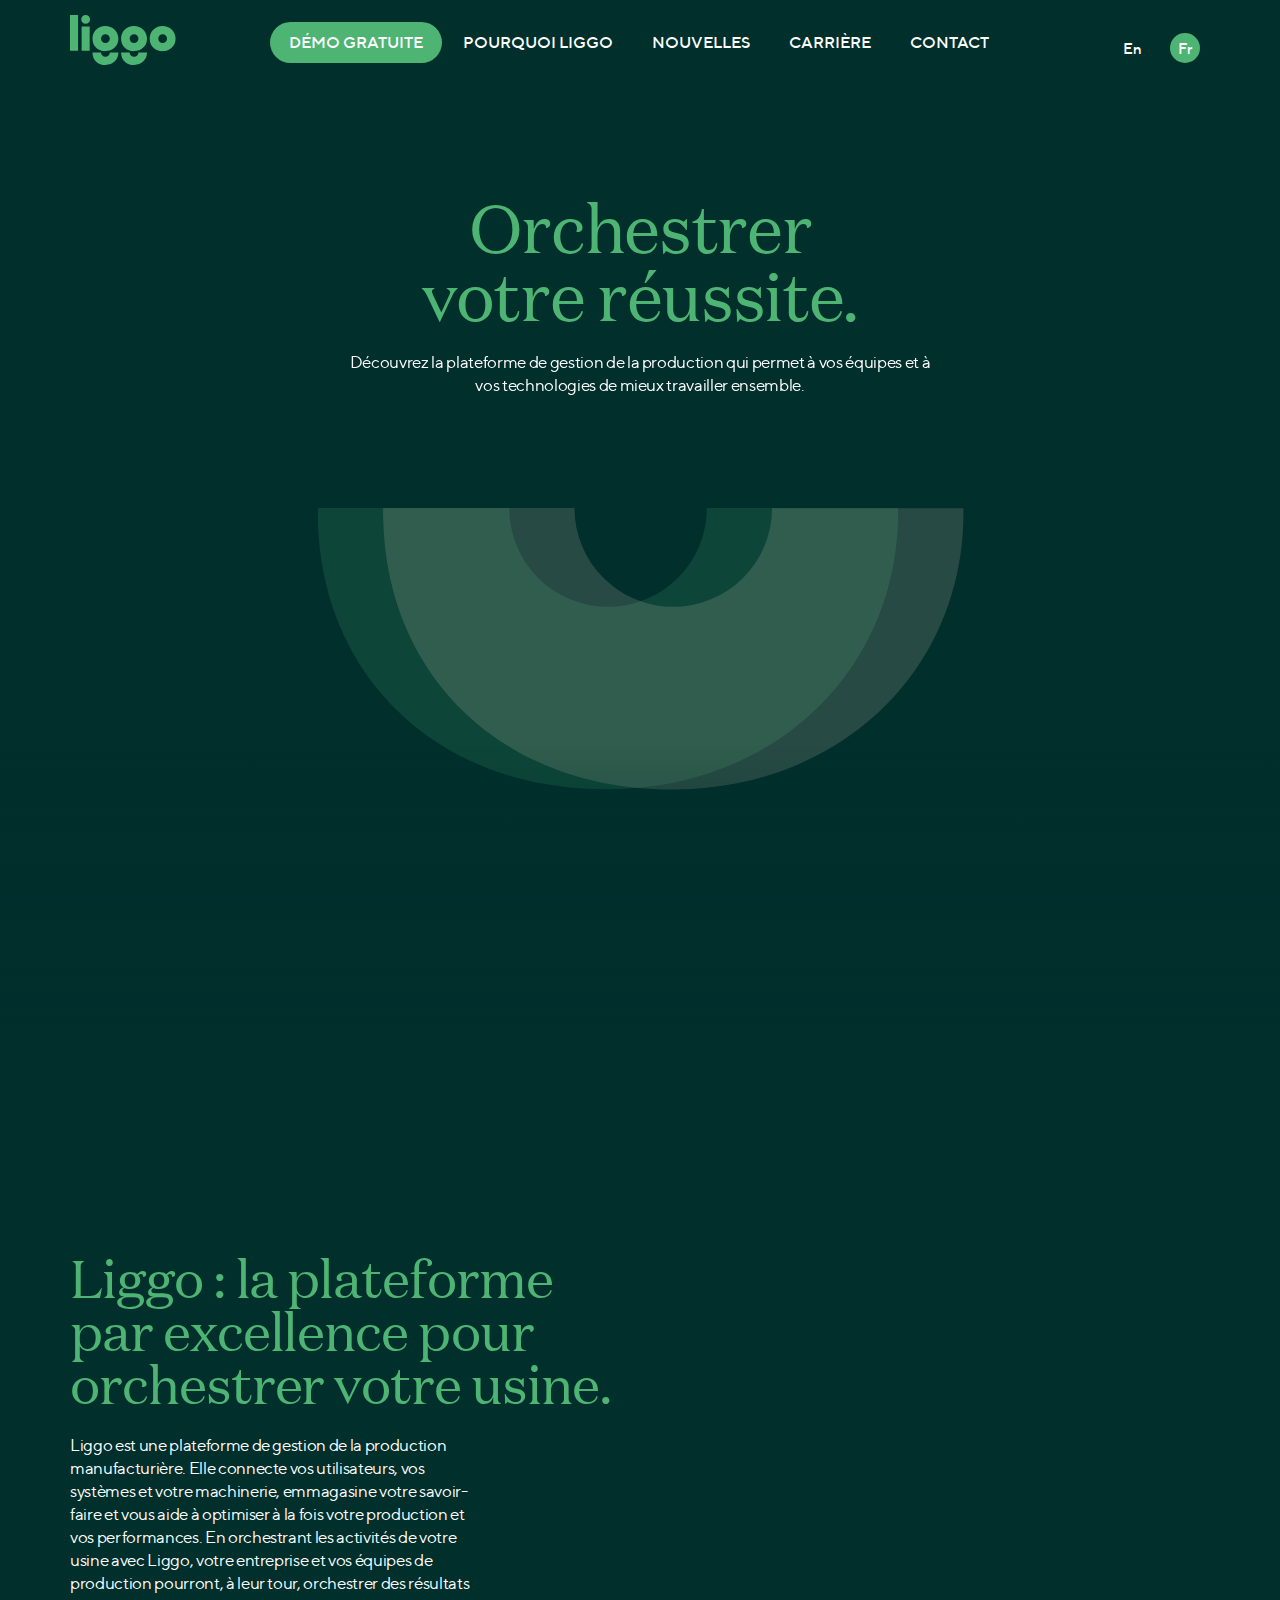
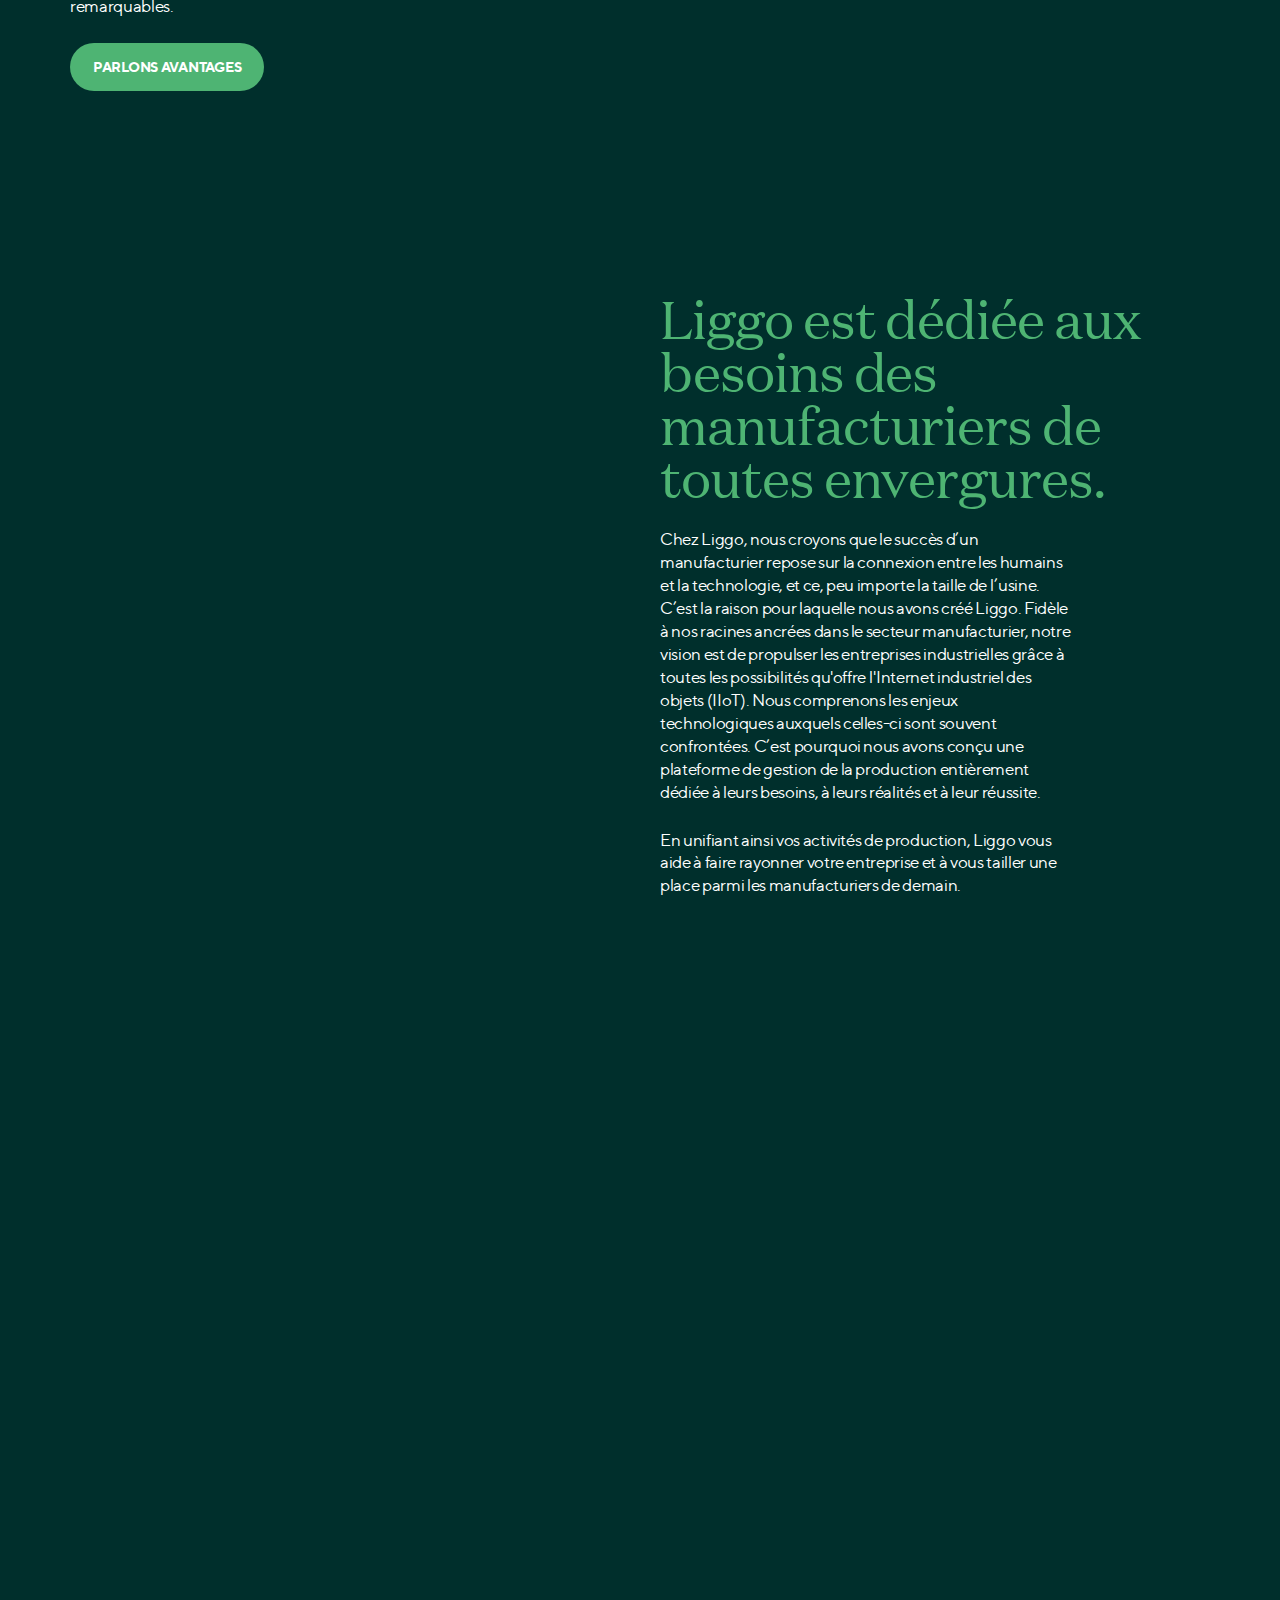
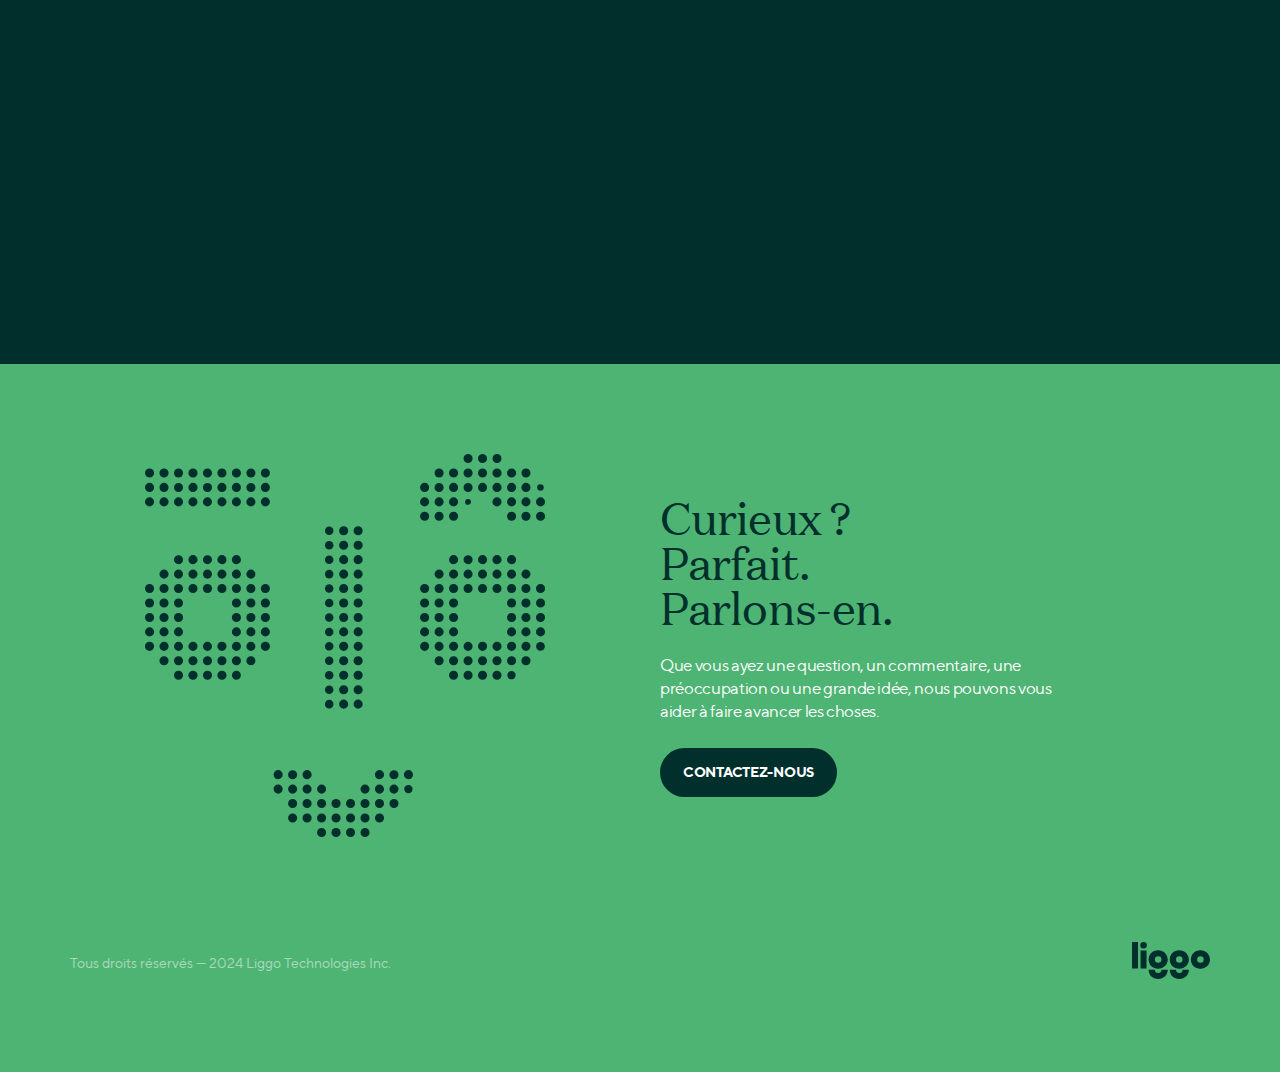
==== commit 07d312c0: "Top menu is always visible Added a free demo" ====
--- a/fr.html
+++ b/fr.html
@@ -67,6 +67,9 @@
                         class="block block-menu navigation menu--main">
 
                         <ul class="menu">
+                          <li class="menu-item">
+                            <a class="main-button open-contact-overlay" href="index.html#">Démo Gratuite</a>
+                          </li>
                           <li class="menu-item">
                             <a href="fr/pourquoi-liggo.html">Pourquoi Liggo</a>
                           </li>
--- a/sites/default/files/css/css_tcL5VigQs3_127QYsBigfgLpql_woigsn0OlJSW2YLg.css
+++ b/sites/default/files/css/css_tcL5VigQs3_127QYsBigfgLpql_woigsn0OlJSW2YLg.css
@@ -1,25 +1,560 @@
-.ajax-progress{display:inline-block;padding:1px 5px 2px 5px;}[dir="rtl"] .ajax-progress{float:right;}.ajax-progress-throbber .throbber{display:inline;padding:1px 5px 2px;background:transparent url(https://liggo.com/core/themes/stable/images/core/throbber-active.gif) no-repeat 0 center;}.ajax-progress-throbber .message{display:inline;padding:1px 5px 2px;}tr .ajax-progress-throbber .throbber{margin:0 2px;}.ajax-progress-bar{width:16em;}.ajax-progress-fullscreen{position:fixed;z-index:1000;top:48.5%;left:49%;width:24px;height:24px;padding:4px;opacity:0.9;border-radius:7px;background-color:#232323;background-image:url(https://liggo.com/core/themes/stable/images/core/loading-small.gif);background-repeat:no-repeat;background-position:center center;}[dir="rtl"] .ajax-progress-fullscreen{right:49%;left:auto;}
-.text-align-left{text-align:left;}.text-align-right{text-align:right;}.text-align-center{text-align:center;}.text-align-justify{text-align:justify;}.align-left{float:left;}.align-right{float:right;}.align-center{display:block;margin-right:auto;margin-left:auto;}
-.js input.form-autocomplete{background-image:url(https://liggo.com/core/themes/stable/images/core/throbber-inactive.png);background-repeat:no-repeat;background-position:100% center;}.js[dir="rtl"] input.form-autocomplete{background-position:0% center;}.js input.form-autocomplete.ui-autocomplete-loading{background-image:url(https://liggo.com/core/themes/stable/images/core/throbber-active.gif);background-position:100% center;}.js[dir="rtl"] input.form-autocomplete.ui-autocomplete-loading{background-position:0% center;}
-.fieldgroup{padding:0;border-width:0;}
-.container-inline div,.container-inline label{display:inline;}.container-inline .details-wrapper{display:block;}
-.clearfix:after{display:table;clear:both;content:"";}
-.js details:not([open]) .details-wrapper{display:none;}
-.hidden{display:none;}.visually-hidden{position:absolute !important;overflow:hidden;clip:rect(1px,1px,1px,1px);width:1px;height:1px;word-wrap:normal;}.visually-hidden.focusable:active,.visually-hidden.focusable:focus{position:static !important;overflow:visible;clip:auto;width:auto;height:auto;}.invisible{visibility:hidden;}
-.item-list__comma-list,.item-list__comma-list li{display:inline;}.item-list__comma-list{margin:0;padding:0;}.item-list__comma-list li:after{content:", ";}.item-list__comma-list li:last-child:after{content:"";}
-.js .js-hide{display:none;}.js-show{display:none;}.js .js-show{display:block;}
-.nowrap{white-space:nowrap;}
-.position-container{position:relative;}
-.progress{position:relative;}.progress__track{min-width:100px;max-width:100%;height:16px;margin-top:5px;border:1px solid;background-color:#fff;}.progress__bar{width:3%;min-width:3%;max-width:100%;height:1.5em;background-color:#000;}.progress__description,.progress__percentage{overflow:hidden;margin-top:0.2em;color:#555;font-size:0.875em;}.progress__description{float:left;}[dir="rtl"] .progress__description{float:right;}.progress__percentage{float:right;}[dir="rtl"] .progress__percentage{float:left;}.progress--small .progress__track{height:7px;}.progress--small .progress__bar{height:7px;background-size:20px 20px;}
-.reset-appearance{margin:0;padding:0;border:0 none;background:transparent;line-height:inherit;-webkit-appearance:none;-moz-appearance:none;appearance:none;}
-.resize-none{resize:none;}.resize-vertical{min-height:2em;resize:vertical;}.resize-horizontal{max-width:100%;resize:horizontal;}.resize-both{max-width:100%;min-height:2em;resize:both;}
-table.sticky-header{z-index:500;top:0;margin-top:0;background-color:#fff;}
-.system-status-counter__status-icon{display:inline-block;width:25px;height:25px;vertical-align:middle;}.system-status-counter__status-icon:before{display:block;content:"";background-repeat:no-repeat;background-position:center 2px;background-size:20px;}.system-status-counter__status-icon--error:before{background-image:url(https://liggo.com/core/themes/stable/images/core/icons/e32700/error.svg);}.system-status-counter__status-icon--warning:before{background-image:url(https://liggo.com/core/themes/stable/images/core/icons/e29700/warning.svg);}.system-status-counter__status-icon--checked:before{background-image:url(https://liggo.com/core/themes/stable/images/core/icons/73b355/check.svg);}
-.system-status-report-counters__item{width:100%;margin-bottom:0.5em;padding:0.5em 0;text-align:center;white-space:nowrap;background-color:rgba(0,0,0,0.063);}@media screen and (min-width:60em){.system-status-report-counters{display:flex;flex-wrap:wrap;justify-content:space-between;}.system-status-report-counters__item--half-width{width:49%;}.system-status-report-counters__item--third-width{width:33%;}}
-.system-status-general-info__item{margin-top:1em;padding:0 1em 1em;border:1px solid #ccc;}.system-status-general-info__item-title{border-bottom:1px solid #ccc;}
-body.drag{cursor:move;}tr.region-title{font-weight:bold;}tr.region-message{color:#999;}tr.region-populated{display:none;}tr.add-new .tabledrag-changed{display:none;}.draggable a.tabledrag-handle{float:left;overflow:hidden;height:1.7em;margin-left:-1em;cursor:move;text-decoration:none;}[dir="rtl"] .draggable a.tabledrag-handle{float:right;margin-right:-1em;margin-left:0;}a.tabledrag-handle:hover{text-decoration:none;}a.tabledrag-handle .handle{width:14px;height:14px;margin:-0.4em 0.5em 0;padding:0.42em 0.5em;background:url(https://liggo.com/core/themes/stable/images/core/icons/787878/move.svg) no-repeat 6px 7px;}a.tabledrag-handle:hover .handle,a.tabledrag-handle:focus .handle{background-image:url(https://liggo.com/core/themes/stable/images/core/icons/000000/move.svg);}.touchevents .draggable td{padding:0 10px;}.touchevents .draggable .menu-item__link{display:inline-block;padding:10px 0;}.touchevents a.tabledrag-handle{width:40px;height:44px;}.touchevents a.tabledrag-handle .handle{height:21px;background-position:40% 19px;}[dir="rtl"] .touch a.tabledrag-handle .handle{background-position:right 40% top 19px;}.touchevents .draggable.drag a.tabledrag-handle .handle{background-position:50% -32px;}.tabledrag-toggle-weight-wrapper{text-align:right;}[dir="rtl"] .tabledrag-toggle-weight-wrapper{text-align:left;}.indentation{float:left;width:20px;height:1.7em;margin:-0.4em 0.2em -0.4em -0.4em;padding:0.42em 0 0.42em 0.6em;}[dir="rtl"] .indentation{float:right;margin:-0.4em -0.4em -0.4em 0.2em;padding:0.42em 0.6em 0.42em 0;}
-.tablesort{display:inline-block;width:16px;height:16px;background-size:100%;}.tablesort--asc{background-image:url(https://liggo.com/core/themes/stable/images/core/icons/787878/twistie-down.svg);}.tablesort--desc{background-image:url(https://liggo.com/core/themes/stable/images/core/icons/787878/twistie-up.svg);}
-div.tree-child{background:url(https://liggo.com/core/themes/stable/images/core/tree.png) no-repeat 11px center;}div.tree-child-last{background:url(https://liggo.com/core/themes/stable/images/core/tree-bottom.png) no-repeat 11px center;}[dir="rtl"] div.tree-child,[dir="rtl"] div.tree-child-last{background-position:-65px center;}div.tree-child-horizontal{background:url(https://liggo.com/core/themes/stable/images/core/tree.png) no-repeat -11px center;}
-.addtoany{display:inline;}.addtoany_list{display:inline;line-height:16px;}.addtoany_list > a,.addtoany_list a img,.addtoany_list a > span{vertical-align:middle;}.addtoany_list > a{border:0;display:inline-block;font-size:16px;padding:0 4px;}.addtoany_list.a2a_kit_size_32 > a{font-size:32px;}.addtoany_list .a2a_counter img{float:left;}.addtoany_list a span.a2a_img{display:inline-block;height:16px;opacity:1;overflow:hidden;width:16px;}.addtoany_list a span{display:inline-block;float:none;}.addtoany_list.a2a_kit_size_32 a > span{border-radius:4px;height:32px;line-height:32px;opacity:1;width:32px;}.addtoany_list a:hover:hover img,.addtoany_list a:hover span{opacity:.7;}.addtoany_list a.addtoany_share_save img{border:0;width:auto;height:auto;}.addtoany_list a .a2a_count{position:relative;}
-.paragraph--unpublished{background-color:#fff4f4;}
-.ds-2col > .group-left{float:left;width:50%;}[dir="rtl"] .ds-2col > .group-left{float:right;}.ds-2col > .group-right{float:left;width:50%;}[dir="rtl"] .ds-2col > .group-right{float:right;}
+.ajax-progress {
+    display: inline-block;
+    padding: 1px 5px 2px 5px;
+}
+
+[dir="rtl"] .ajax-progress {
+    float: right;
+}
+
+.ajax-progress-throbber .throbber {
+    display: inline;
+    padding: 1px 5px 2px;
+    background: transparent url(https://liggo.com/core/themes/stable/images/core/throbber-active.gif) no-repeat 0 center;
+}
+
+.ajax-progress-throbber .message {
+    display: inline;
+    padding: 1px 5px 2px;
+}
+
+tr .ajax-progress-throbber .throbber {
+    margin: 0 2px;
+}
+
+.ajax-progress-bar {
+    width: 16em;
+}
+
+.ajax-progress-fullscreen {
+    position: fixed;
+    z-index: 1000;
+    top: 48.5%;
+    left: 49%;
+    width: 24px;
+    height: 24px;
+    padding: 4px;
+    opacity: 0.9;
+    border-radius: 7px;
+    background-color: #232323;
+    background-image: url(https://liggo.com/core/themes/stable/images/core/loading-small.gif);
+    background-repeat: no-repeat;
+    background-position: center center;
+}
+
+[dir="rtl"] .ajax-progress-fullscreen {
+    right: 49%;
+    left: auto;
+}
+
+.text-align-left {
+    text-align: left;
+}
+
+.text-align-right {
+    text-align: right;
+}
+
+.text-align-center {
+    text-align: center;
+}
+
+.text-align-justify {
+    text-align: justify;
+}
+
+.align-left {
+    float: left;
+}
+
+.align-right {
+    float: right;
+}
+
+.align-center {
+    display: block;
+    margin-right: auto;
+    margin-left: auto;
+}
+
+.js input.form-autocomplete {
+    background-image: url(https://liggo.com/core/themes/stable/images/core/throbber-inactive.png);
+    background-repeat: no-repeat;
+    background-position: 100% center;
+}
+
+.js[dir="rtl"] input.form-autocomplete {
+    background-position: 0% center;
+}
+
+.js input.form-autocomplete.ui-autocomplete-loading {
+    background-image: url(https://liggo.com/core/themes/stable/images/core/throbber-active.gif);
+    background-position: 100% center;
+}
+
+.js[dir="rtl"] input.form-autocomplete.ui-autocomplete-loading {
+    background-position: 0% center;
+}
+
+.fieldgroup {
+    padding: 0;
+    border-width: 0;
+}
+
+.container-inline div,
+.container-inline label {
+    display: inline;
+}
+
+.container-inline .details-wrapper {
+    display: block;
+}
+
+.clearfix:after {
+    display: table;
+    clear: both;
+    content: "";
+}
+
+.js details:not([open]) .details-wrapper {
+    display: none;
+}
+
+.hidden {
+    display: none;
+}
+
+.visually-hidden {
+    position: absolute !important;
+    overflow: hidden;
+    clip: rect(1px, 1px, 1px, 1px);
+    width: 1px;
+    height: 1px;
+    word-wrap: normal;
+}
+
+.visually-hidden.focusable:active,
+.visually-hidden.focusable:focus {
+    position: static !important;
+    overflow: visible;
+    clip: auto;
+    width: auto;
+    height: auto;
+}
+
+.invisible {
+    visibility: hidden;
+}
+
+.item-list__comma-list,
+.item-list__comma-list li {
+    display: inline;
+}
+
+.item-list__comma-list {
+    margin: 0;
+    padding: 0;
+}
+
+.item-list__comma-list li:after {
+    content: ", ";
+}
+
+.item-list__comma-list li:last-child:after {
+    content: "";
+}
+
+.js .js-hide {
+    display: none;
+}
+
+.js-show {
+    display: none;
+}
+
+.js .js-show {
+    display: block;
+}
+
+.nowrap {
+    white-space: nowrap;
+}
+
+.position-container {
+    position: relative;
+}
+
+.progress {
+    position: relative;
+}
+
+.progress__track {
+    min-width: 100px;
+    max-width: 100%;
+    height: 16px;
+    margin-top: 5px;
+    border: 1px solid;
+    background-color: #fff;
+}
+
+.progress__bar {
+    width: 3%;
+    min-width: 3%;
+    max-width: 100%;
+    height: 1.5em;
+    background-color: #000;
+}
+
+.progress__description,
+.progress__percentage {
+    overflow: hidden;
+    margin-top: 0.2em;
+    color: #555;
+    font-size: 0.875em;
+}
+
+.progress__description {
+    float: left;
+}
+
+[dir="rtl"] .progress__description {
+    float: right;
+}
+
+.progress__percentage {
+    float: right;
+}
+
+[dir="rtl"] .progress__percentage {
+    float: left;
+}
+
+.progress--small .progress__track {
+    height: 7px;
+}
+
+.progress--small .progress__bar {
+    height: 7px;
+    background-size: 20px 20px;
+}
+
+.reset-appearance {
+    margin: 0;
+    padding: 0;
+    border: 0 none;
+    background: transparent;
+    line-height: inherit;
+    -webkit-appearance: none;
+    -moz-appearance: none;
+    appearance: none;
+}
+
+.resize-none {
+    resize: none;
+}
+
+.resize-vertical {
+    min-height: 2em;
+    resize: vertical;
+}
+
+.resize-horizontal {
+    max-width: 100%;
+    resize: horizontal;
+}
+
+.resize-both {
+    max-width: 100%;
+    min-height: 2em;
+    resize: both;
+}
+
+table.sticky-header {
+    z-index: 500;
+    top: 0;
+    margin-top: 0;
+    background-color: #fff;
+}
+
+.system-status-counter__status-icon {
+    display: inline-block;
+    width: 25px;
+    height: 25px;
+    vertical-align: middle;
+}
+
+.system-status-counter__status-icon:before {
+    display: block;
+    content: "";
+    background-repeat: no-repeat;
+    background-position: center 2px;
+    background-size: 20px;
+}
+
+.system-status-counter__status-icon--error:before {
+    background-image: url(https://liggo.com/core/themes/stable/images/core/icons/e32700/error.svg);
+}
+
+.system-status-counter__status-icon--warning:before {
+    background-image: url(https://liggo.com/core/themes/stable/images/core/icons/e29700/warning.svg);
+}
+
+.system-status-counter__status-icon--checked:before {
+    background-image: url(https://liggo.com/core/themes/stable/images/core/icons/73b355/check.svg);
+}
+
+.system-status-report-counters__item {
+    width: 100%;
+    margin-bottom: 0.5em;
+    padding: 0.5em 0;
+    text-align: center;
+    white-space: nowrap;
+    background-color: rgba(0, 0, 0, 0.063);
+}
+
+@media screen and (min-width:60em) {
+    .system-status-report-counters {
+        display: flex;
+        flex-wrap: wrap;
+        justify-content: space-between;
+    }
+
+    .system-status-report-counters__item--half-width {
+        width: 49%;
+    }
+
+    .system-status-report-counters__item--third-width {
+        width: 33%;
+    }
+}
+
+.system-status-general-info__item {
+    margin-top: 1em;
+    padding: 0 1em 1em;
+    border: 1px solid #ccc;
+}
+
+.system-status-general-info__item-title {
+    border-bottom: 1px solid #ccc;
+}
+
+body.drag {
+    cursor: move;
+}
+
+tr.region-title {
+    font-weight: bold;
+}
+
+tr.region-message {
+    color: #999;
+}
+
+tr.region-populated {
+    display: none;
+}
+
+tr.add-new .tabledrag-changed {
+    display: none;
+}
+
+.draggable a.tabledrag-handle {
+    float: left;
+    overflow: hidden;
+    height: 1.7em;
+    margin-left: -1em;
+    cursor: move;
+    text-decoration: none;
+}
+
+[dir="rtl"] .draggable a.tabledrag-handle {
+    float: right;
+    margin-right: -1em;
+    margin-left: 0;
+}
+
+a.tabledrag-handle:hover {
+    text-decoration: none;
+}
+
+a.tabledrag-handle .handle {
+    width: 14px;
+    height: 14px;
+    margin: -0.4em 0.5em 0;
+    padding: 0.42em 0.5em;
+    background: url(https://liggo.com/core/themes/stable/images/core/icons/787878/move.svg) no-repeat 6px 7px;
+}
+
+a.tabledrag-handle:hover .handle,
+a.tabledrag-handle:focus .handle {
+    background-image: url(https://liggo.com/core/themes/stable/images/core/icons/000000/move.svg);
+}
+
+.touchevents .draggable td {
+    padding: 0 10px;
+}
+
+.touchevents .draggable .menu-item__link {
+    display: inline-block;
+    padding: 10px 0;
+}
+
+.touchevents a.tabledrag-handle {
+    width: 40px;
+    height: 44px;
+}
+
+.touchevents a.tabledrag-handle .handle {
+    height: 21px;
+    background-position: 40% 19px;
+}
+
+[dir="rtl"] .touch a.tabledrag-handle .handle {
+    background-position: right 40% top 19px;
+}
+
+.touchevents .draggable.drag a.tabledrag-handle .handle {
+    background-position: 50% -32px;
+}
+
+.tabledrag-toggle-weight-wrapper {
+    text-align: right;
+}
+
+[dir="rtl"] .tabledrag-toggle-weight-wrapper {
+    text-align: left;
+}
+
+.indentation {
+    float: left;
+    width: 20px;
+    height: 1.7em;
+    margin: -0.4em 0.2em -0.4em -0.4em;
+    padding: 0.42em 0 0.42em 0.6em;
+}
+
+[dir="rtl"] .indentation {
+    float: right;
+    margin: -0.4em -0.4em -0.4em 0.2em;
+    padding: 0.42em 0.6em 0.42em 0;
+}
+
+.tablesort {
+    display: inline-block;
+    width: 16px;
+    height: 16px;
+    background-size: 100%;
+}
+
+.tablesort--asc {
+    background-image: url(https://liggo.com/core/themes/stable/images/core/icons/787878/twistie-down.svg);
+}
+
+.tablesort--desc {
+    background-image: url(https://liggo.com/core/themes/stable/images/core/icons/787878/twistie-up.svg);
+}
+
+div.tree-child {
+    background: url(https://liggo.com/core/themes/stable/images/core/tree.png) no-repeat 11px center;
+}
+
+div.tree-child-last {
+    background: url(https://liggo.com/core/themes/stable/images/core/tree-bottom.png) no-repeat 11px center;
+}
+
+[dir="rtl"] div.tree-child,
+[dir="rtl"] div.tree-child-last {
+    background-position: -65px center;
+}
+
+div.tree-child-horizontal {
+    background: url(https://liggo.com/core/themes/stable/images/core/tree.png) no-repeat -11px center;
+}
+
+.addtoany {
+    display: inline;
+}
+
+.addtoany_list {
+    display: inline;
+    line-height: 16px;
+}
+
+.addtoany_list>a,
+.addtoany_list a img,
+.addtoany_list a>span {
+    vertical-align: middle;
+}
+
+.addtoany_list>a {
+    border: 0;
+    display: inline-block;
+    font-size: 16px;
+    padding: 0 4px;
+}
+
+.addtoany_list.a2a_kit_size_32>a {
+    font-size: 32px;
+}
+
+.addtoany_list .a2a_counter img {
+    float: left;
+}
+
+.addtoany_list a span.a2a_img {
+    display: inline-block;
+    height: 16px;
+    opacity: 1;
+    overflow: hidden;
+    width: 16px;
+}
+
+.addtoany_list a span {
+    display: inline-block;
+    float: none;
+}
+
+.addtoany_list.a2a_kit_size_32 a>span {
+    border-radius: 4px;
+    height: 32px;
+    line-height: 32px;
+    opacity: 1;
+    width: 32px;
+}
+
+.addtoany_list a:hover:hover img,
+.addtoany_list a:hover span {
+    opacity: .7;
+}
+
+.addtoany_list a.addtoany_share_save img {
+    border: 0;
+    width: auto;
+    height: auto;
+}
+
+.addtoany_list a .a2a_count {
+    position: relative;
+}
+
+.paragraph--unpublished {
+    background-color: #fff4f4;
+}
+
+.ds-2col>.group-left {
+    float: left;
+    width: 50%;
+}
+
+[dir="rtl"] .ds-2col>.group-left {
+    float: right;
+}
+
+.ds-2col>.group-right {
+    float: left;
+    width: 50%;
+}
+
+[dir="rtl"] .ds-2col>.group-right {
+    float: right;
+}--- a/sites/default/files/css/css_BfbcsLRJQn1kh91T_ToBUrdhcLLPTQTQVk6rJ3yKAE0.css
+++ b/sites/default/files/css/css_BfbcsLRJQn1kh91T_ToBUrdhcLLPTQTQVk6rJ3yKAE0.css
@@ -1,29 +1,13187 @@
-html{font-family:sans-serif;-ms-text-size-adjust:100%;-webkit-text-size-adjust:100%;}body{margin:0;}article,aside,details,figcaption,figure,footer,header,hgroup,main,menu,nav,section,summary{display:block;}audio,canvas,progress,video{display:inline-block;vertical-align:baseline;}audio:not([controls]){display:none;height:0;}[hidden],template{display:none;}a{background-color:transparent;}a:active,a:hover{outline:0;}abbr[title]{border-bottom:1px dotted;}b,strong{font-weight:bold;}dfn{font-style:italic;}h1{font-size:2em;margin:0.67em 0;}mark{background:#ff0;color:#000;}small{font-size:80%;}sub,sup{font-size:75%;line-height:0;position:relative;vertical-align:baseline;}sup{top:-0.5em;}sub{bottom:-0.25em;}img{border:0;}svg:not(:root){overflow:hidden;}figure{margin:1em 40px;}hr{box-sizing:content-box;height:0;}pre{overflow:auto;}code,kbd,pre,samp{font-family:monospace,monospace;font-size:1em;}button,input,optgroup,select,textarea{color:inherit;font:inherit;margin:0;}button{overflow:visible;}button,select{text-transform:none;}button,html input[type="button"],input[type="reset"],input[type="submit"]{-webkit-appearance:button;cursor:pointer;}button[disabled],html input[disabled]{cursor:default;}button::-moz-focus-inner,input::-moz-focus-inner{border:0;padding:0;}input{line-height:normal;}input[type="checkbox"],input[type="radio"]{box-sizing:border-box;padding:0;}input[type="number"]::-webkit-inner-spin-button,input[type="number"]::-webkit-outer-spin-button{height:auto;}input[type="search"]{-webkit-appearance:textfield;box-sizing:content-box;}input[type="search"]::-webkit-search-cancel-button,input[type="search"]::-webkit-search-decoration{-webkit-appearance:none;}fieldset{border:1px solid #c0c0c0;margin:0 2px;padding:0.35em 0.625em 0.75em;}legend{border:0;padding:0;}textarea{overflow:auto;}optgroup{font-weight:bold;}table{border-collapse:collapse;border-spacing:0;}td,th{padding:0;}
-@media (min--moz-device-pixel-ratio:0){summary{display:list-item;}}
-.action-links{margin:1em 0;padding:0;list-style:none;}[dir="rtl"] .action-links{margin-right:0;}.action-links li{display:inline-block;margin:0 0.3em;}.action-links li:first-child{margin-left:0;}[dir="rtl"] .action-links li:first-child{margin-right:0;margin-left:0.3em;}.button-action{display:inline-block;padding:0.2em 0.5em 0.3em;text-decoration:none;line-height:160%;}.button-action:before{margin-left:-0.1em;padding-right:0.2em;content:"+";font-weight:900;}[dir="rtl"] .button-action:before{margin-right:-0.1em;margin-left:0;padding-right:0;padding-left:0.2em;}
-.breadcrumb{padding-bottom:0.5em;}.breadcrumb ol{margin:0;padding:0;}[dir="rtl"] .breadcrumb ol{margin-right:0;}.breadcrumb li{display:inline;margin:0;padding:0;list-style-type:none;}.breadcrumb li:before{content:" \BB ";}.breadcrumb li:first-child:before{content:none;}
-.button,.image-button{margin-right:1em;margin-left:1em;}.button:first-child,.image-button:first-child{margin-right:0;margin-left:0;}
-.collapse-processed > summary{padding-right:0.5em;padding-left:0.5em;}.collapse-processed > summary:before{float:left;width:1em;height:1em;content:"";background:url(https://liggo.com/core/misc/menu-expanded.png) 0 100% no-repeat;}[dir="rtl"] .collapse-processed > summary:before{float:right;background-position:100% 100%;}.collapse-processed:not([open]) > summary:before{-ms-transform:rotate(-90deg);-webkit-transform:rotate(-90deg);transform:rotate(-90deg);background-position:25% 35%;}[dir="rtl"] .collapse-processed:not([open]) > summary:before{-ms-transform:rotate(90deg);-webkit-transform:rotate(90deg);transform:rotate(90deg);background-position:75% 35%;}
-.container-inline label:after,.container-inline .label:after{content:":";}.form-type-radios .container-inline label:after,.form-type-checkboxes .container-inline label:after{content:"";}.form-type-radios .container-inline .form-type-radio,.form-type-checkboxes .container-inline .form-type-checkbox{margin:0 1em;}.container-inline .form-actions,.container-inline.form-actions{margin-top:0;margin-bottom:0;}
-details{margin-top:1em;margin-bottom:1em;border:1px solid #ccc;}details > .details-wrapper{padding:0.5em 1.5em;}summary{padding:0.2em 0.5em;cursor:pointer;}
-.exposed-filters .filters{float:left;margin-right:1em;}[dir="rtl"] .exposed-filters .filters{float:right;margin-right:0;margin-left:1em;}.exposed-filters .form-item{margin:0 0 0.1em 0;padding:0;}.exposed-filters .form-item label{float:left;width:10em;font-weight:normal;}[dir="rtl"] .exposed-filters .form-item label{float:right;}.exposed-filters .form-select{width:14em;}.exposed-filters .current-filters{margin-bottom:1em;}.exposed-filters .current-filters .placeholder{font-weight:bold;font-style:normal;}.exposed-filters .additional-filters{float:left;margin-right:1em;}[dir="rtl"] .exposed-filters .additional-filters{float:right;margin-right:0;margin-left:1em;}
-.field__label{font-weight:bold;}.field--label-inline .field__label,.field--label-inline .field__items{float:left;}.field--label-inline .field__label,.field--label-inline > .field__item,.field--label-inline .field__items{padding-right:0.5em;}[dir="rtl"] .field--label-inline .field__label,[dir="rtl"] .field--label-inline .field__items{padding-right:0;padding-left:0.5em;}.field--label-inline .field__label::after{content:":";}
-form .field-multiple-table{margin:0;}form .field-multiple-table .field-multiple-drag{width:30px;padding-right:0;}[dir="rtl"] form .field-multiple-table .field-multiple-drag{padding-left:0;}form .field-multiple-table .field-multiple-drag .tabledrag-handle{padding-right:0.5em;}[dir="rtl"] form .field-multiple-table .field-multiple-drag .tabledrag-handle{padding-right:0;padding-left:0.5em;}form .field-add-more-submit{margin:0.5em 0 0;}.form-item,.form-actions{margin-top:1em;margin-bottom:1em;}tr.odd .form-item,tr.even .form-item{margin-top:0;margin-bottom:0;}.form-composite > .fieldset-wrapper > .description,.form-item .description{font-size:0.85em;}label.option{display:inline;font-weight:normal;}.form-composite > legend,.label{display:inline;margin:0;padding:0;font-size:inherit;font-weight:bold;}.form-checkboxes .form-item,.form-radios .form-item{margin-top:0.4em;margin-bottom:0.4em;}.form-type-radio .description,.form-type-checkbox .description{margin-left:2.4em;}[dir="rtl"] .form-type-radio .description,[dir="rtl"] .form-type-checkbox .description{margin-right:2.4em;margin-left:0;}.marker{color:#e00;}.form-required:after{display:inline-block;width:6px;height:6px;margin:0 0.3em;content:"";vertical-align:super;background-image:url(https://liggo.com/core/misc/icons/ee0000/required.svg);background-repeat:no-repeat;background-size:6px 6px;}abbr.tabledrag-changed,abbr.ajax-changed{border-bottom:none;}.form-item input.error,.form-item textarea.error,.form-item select.error{border:2px solid red;}.form-item--error-message:before{display:inline-block;width:14px;height:14px;content:"";vertical-align:sub;background:url(https://liggo.com/core/misc/icons/e32700/error.svg) no-repeat;background-size:contain;}
-.icon-help{padding:1px 0 1px 20px;background:url(https://liggo.com/core/misc/help.png) 0 50% no-repeat;}[dir="rtl"] .icon-help{padding:1px 20px 1px 0;background-position:100% 50%;}.feed-icon{display:block;overflow:hidden;width:16px;height:16px;text-indent:-9999px;background:url(https://liggo.com/core/misc/feed.svg) no-repeat;}
-.form--inline .form-item{float:left;margin-right:0.5em;}[dir="rtl"] .form--inline .form-item{float:right;margin-right:0;margin-left:0.5em;}[dir="rtl"] .views-filterable-options-controls .form-item{margin-right:2%;}.form--inline .form-item-separator{margin-top:2.3em;margin-right:1em;margin-left:0.5em;}[dir="rtl"] .form--inline .form-item-separator{margin-right:0.5em;margin-left:1em;}.form--inline .form-actions{clear:left;}[dir="rtl"] .form--inline .form-actions{clear:right;}
-.item-list .title{font-weight:bold;}.item-list ul{margin:0 0 0.75em 0;padding:0;}.item-list li{margin:0 0 0.25em 1.5em;padding:0;}[dir="rtl"] .item-list li{margin:0 1.5em 0.25em 0;}.item-list--comma-list{display:inline;}.item-list--comma-list .item-list__comma-list,.item-list__comma-list li,[dir="rtl"] .item-list--comma-list .item-list__comma-list,[dir="rtl"] .item-list__comma-list li{margin:0;}
-button.link{margin:0;padding:0;cursor:pointer;border:0;background:transparent;font-size:1em;}label button.link{font-weight:bold;}
-ul.inline,ul.links.inline{display:inline;padding-left:0;}[dir="rtl"] ul.inline,[dir="rtl"] ul.links.inline{padding-right:0;padding-left:15px;}ul.inline li{display:inline;padding:0 0.5em;list-style-type:none;}ul.links a.is-active{color:#000;}
-ul.menu{margin-left:1em;padding:0;list-style:none outside;text-align:left;}[dir="rtl"] ul.menu{margin-right:1em;margin-left:0;text-align:right;}.menu-item--expanded{list-style-type:circle;list-style-image:url(https://liggo.com/core/misc/menu-expanded.png);}.menu-item--collapsed{list-style-type:disc;list-style-image:url(https://liggo.com/core/misc/menu-collapsed.png);}[dir="rtl"] .menu-item--collapsed{list-style-image:url(https://liggo.com/core/misc/menu-collapsed-rtl.png);}.menu-item{margin:0;padding-top:0.2em;}ul.menu a.is-active{color:#000;}
-.more-link{display:block;text-align:right;}[dir="rtl"] .more-link{text-align:left;}
-.pager__items{clear:both;text-align:center;}.pager__item{display:inline;padding:0.5em;}.pager__item.is-active{font-weight:bold;}
-tr.drag{background-color:#fffff0;}tr.drag-previous{background-color:#ffd;}body div.tabledrag-changed-warning{margin-bottom:0.5em;}
-tr.selected td{background:#ffc;}td.checkbox,th.checkbox{text-align:center;}[dir="rtl"] td.checkbox,[dir="rtl"] th.checkbox{text-align:center;}
-th.is-active img{display:inline;}td.is-active{background-color:#ddd;}
-div.tabs{margin:1em 0;}ul.tabs{margin:0 0 0.5em;padding:0;list-style:none;}.tabs > li{display:inline-block;margin-right:0.3em;}[dir="rtl"] .tabs > li{margin-right:0;margin-left:0.3em;}.tabs a{display:block;padding:0.2em 1em;text-decoration:none;}.tabs a.is-active{background-color:#eee;}.tabs a:focus,.tabs a:hover{background-color:#f5f5f5;}
-.form-textarea-wrapper textarea{display:block;box-sizing:border-box;width:100%;margin:0;}
-.ui-dialog--narrow{max-width:500px;}@media screen and (max-width:600px){.ui-dialog--narrow{min-width:95%;max-width:95%;}}
-.messages{padding:15px 20px 15px 35px;word-wrap:break-word;border:1px solid;border-width:1px 1px 1px 0;border-radius:2px;background:no-repeat 10px 17px;overflow-wrap:break-word;}[dir="rtl"] .messages{padding-right:35px;padding-left:20px;text-align:right;border-width:1px 0 1px 1px;background-position:right 10px top 17px;}.messages + .messages{margin-top:1.538em;}.messages__list{margin:0;padding:0;list-style:none;}.messages__item + .messages__item{margin-top:0.769em;}.messages--status{color:#325e1c;border-color:#c9e1bd #c9e1bd #c9e1bd transparent;background-color:#f3faef;background-image:url(https://liggo.com/core/misc/icons/73b355/check.svg);box-shadow:-8px 0 0 #77b259;}[dir="rtl"] .messages--status{margin-left:0;border-color:#c9e1bd transparent #c9e1bd #c9e1bd;box-shadow:8px 0 0 #77b259;}.messages--warning{color:#734c00;border-color:#f4daa6 #f4daa6 #f4daa6 transparent;background-color:#fdf8ed;background-image:url(https://liggo.com/core/misc/icons/e29700/warning.svg);box-shadow:-8px 0 0 #e09600;}[dir="rtl"] .messages--warning{border-color:#f4daa6 transparent #f4daa6 #f4daa6;box-shadow:8px 0 0 #e09600;}.messages--error{color:#a51b00;border-color:#f9c9bf #f9c9bf #f9c9bf transparent;background-color:#fcf4f2;background-image:url(https://liggo.com/core/misc/icons/e32700/error.svg);box-shadow:-8px 0 0 #e62600;}[dir="rtl"] .messages--error{border-color:#f9c9bf transparent #f9c9bf #f9c9bf;box-shadow:8px 0 0 #e62600;}.messages--error p.error{color:#a51b00;}
-.hamburger{display:inline-block;cursor:pointer;transition-property:opacity,filter;transition-duration:0.15s;transition-timing-function:linear;font:inherit;color:inherit;text-transform:none;background-color:transparent;border:0;margin:0;line-height:0;overflow:visible;}.hamburger:hover{opacity:1;}.hamburger.is-active:hover{opacity:1;}.hamburger.is-active .hamburger-inner,.hamburger.is-active .hamburger-inner::before,.hamburger.is-active .hamburger-inner::after{background-color:#FFFFFF;}.hamburger-box{width:30px;height:30px;display:inline-block;position:relative;}.hamburger-inner{display:block;top:50%;margin-top:-2px;}.hamburger-inner,.hamburger-inner::before,.hamburger-inner::after{width:30px;height:5px;background-color:#FFFFFF;border-radius:0px;position:absolute;transition-property:transform;transition-duration:0.15s;transition-timing-function:ease;}.hamburger-inner::before,.hamburger-inner::after{content:"";display:block;}.hamburger-inner::before{top:-11px;}.hamburger-inner::after{bottom:-11px;}.hamburger--3dx .hamburger-box{perspective:80px;}.hamburger--3dx .hamburger-inner{transition:transform 0.15s cubic-bezier(0.645,0.045,0.355,1),background-color 0s 0.1s cubic-bezier(0.645,0.045,0.355,1);}.hamburger--3dx .hamburger-inner::before,.hamburger--3dx .hamburger-inner::after{transition:transform 0s 0.1s cubic-bezier(0.645,0.045,0.355,1);}.hamburger--3dx.is-active .hamburger-inner{background-color:transparent !important;transform:rotateY(180deg);}.hamburger--3dx.is-active .hamburger-inner::before{transform:translate3d(0,10px,0) rotate(45deg);}.hamburger--3dx.is-active .hamburger-inner::after{transform:translate3d(0,-10px,0) rotate(-45deg);}.hamburger--3dx-r .hamburger-box{perspective:80px;}.hamburger--3dx-r .hamburger-inner{transition:transform 0.15s cubic-bezier(0.645,0.045,0.355,1),background-color 0s 0.1s cubic-bezier(0.645,0.045,0.355,1);}.hamburger--3dx-r .hamburger-inner::before,.hamburger--3dx-r .hamburger-inner::after{transition:transform 0s 0.1s cubic-bezier(0.645,0.045,0.355,1);}.hamburger--3dx-r.is-active .hamburger-inner{background-color:transparent !important;transform:rotateY(-180deg);}.hamburger--3dx-r.is-active .hamburger-inner::before{transform:translate3d(0,10px,0) rotate(45deg);}.hamburger--3dx-r.is-active .hamburger-inner::after{transform:translate3d(0,-10px,0) rotate(-45deg);}.hamburger--3dy .hamburger-box{perspective:80px;}.hamburger--3dy .hamburger-inner{transition:transform 0.15s cubic-bezier(0.645,0.045,0.355,1),background-color 0s 0.1s cubic-bezier(0.645,0.045,0.355,1);}.hamburger--3dy .hamburger-inner::before,.hamburger--3dy .hamburger-inner::after{transition:transform 0s 0.1s cubic-bezier(0.645,0.045,0.355,1);}.hamburger--3dy.is-active .hamburger-inner{background-color:transparent !important;transform:rotateX(-180deg);}.hamburger--3dy.is-active .hamburger-inner::before{transform:translate3d(0,10px,0) rotate(45deg);}.hamburger--3dy.is-active .hamburger-inner::after{transform:translate3d(0,-10px,0) rotate(-45deg);}.hamburger--3dy-r .hamburger-box{perspective:80px;}.hamburger--3dy-r .hamburger-inner{transition:transform 0.15s cubic-bezier(0.645,0.045,0.355,1),background-color 0s 0.1s cubic-bezier(0.645,0.045,0.355,1);}.hamburger--3dy-r .hamburger-inner::before,.hamburger--3dy-r .hamburger-inner::after{transition:transform 0s 0.1s cubic-bezier(0.645,0.045,0.355,1);}.hamburger--3dy-r.is-active .hamburger-inner{background-color:transparent !important;transform:rotateX(180deg);}.hamburger--3dy-r.is-active .hamburger-inner::before{transform:translate3d(0,10px,0) rotate(45deg);}.hamburger--3dy-r.is-active .hamburger-inner::after{transform:translate3d(0,-10px,0) rotate(-45deg);}.hamburger--3dxy .hamburger-box{perspective:80px;}.hamburger--3dxy .hamburger-inner{transition:transform 0.15s cubic-bezier(0.645,0.045,0.355,1),background-color 0s 0.1s cubic-bezier(0.645,0.045,0.355,1);}.hamburger--3dxy .hamburger-inner::before,.hamburger--3dxy .hamburger-inner::after{transition:transform 0s 0.1s cubic-bezier(0.645,0.045,0.355,1);}.hamburger--3dxy.is-active .hamburger-inner{background-color:transparent !important;transform:rotateX(180deg) rotateY(180deg);}.hamburger--3dxy.is-active .hamburger-inner::before{transform:translate3d(0,10px,0) rotate(45deg);}.hamburger--3dxy.is-active .hamburger-inner::after{transform:translate3d(0,-10px,0) rotate(-45deg);}.hamburger--3dxy-r .hamburger-box{perspective:80px;}.hamburger--3dxy-r .hamburger-inner{transition:transform 0.15s cubic-bezier(0.645,0.045,0.355,1),background-color 0s 0.1s cubic-bezier(0.645,0.045,0.355,1);}.hamburger--3dxy-r .hamburger-inner::before,.hamburger--3dxy-r .hamburger-inner::after{transition:transform 0s 0.1s cubic-bezier(0.645,0.045,0.355,1);}.hamburger--3dxy-r.is-active .hamburger-inner{background-color:transparent !important;transform:rotateX(180deg) rotateY(180deg) rotateZ(-180deg);}.hamburger--3dxy-r.is-active .hamburger-inner::before{transform:translate3d(0,10px,0) rotate(45deg);}.hamburger--3dxy-r.is-active .hamburger-inner::after{transform:translate3d(0,-10px,0) rotate(-45deg);}.hamburger--arrow.is-active .hamburger-inner::before{transform:translate3d(-8px,0,0) rotate(-45deg) scale(0.7,1);}.hamburger--arrow.is-active .hamburger-inner::after{transform:translate3d(-8px,0,0) rotate(45deg) scale(0.7,1);}.hamburger--arrow-r.is-active .hamburger-inner::before{transform:translate3d(8px,0,0) rotate(45deg) scale(0.7,1);}.hamburger--arrow-r.is-active .hamburger-inner::after{transform:translate3d(8px,0,0) rotate(-45deg) scale(0.7,1);}.hamburger--arrowalt .hamburger-inner::before{transition:top 0.1s 0.1s ease,transform 0.1s cubic-bezier(0.165,0.84,0.44,1);}.hamburger--arrowalt .hamburger-inner::after{transition:bottom 0.1s 0.1s ease,transform 0.1s cubic-bezier(0.165,0.84,0.44,1);}.hamburger--arrowalt.is-active .hamburger-inner::before{top:0;transform:translate3d(-8px,-10px,0) rotate(-45deg) scale(0.7,1);transition:top 0.1s ease,transform 0.1s 0.1s cubic-bezier(0.895,0.03,0.685,0.22);}.hamburger--arrowalt.is-active .hamburger-inner::after{bottom:0;transform:translate3d(-8px,10px,0) rotate(45deg) scale(0.7,1);transition:bottom 0.1s ease,transform 0.1s 0.1s cubic-bezier(0.895,0.03,0.685,0.22);}.hamburger--arrowalt-r .hamburger-inner::before{transition:top 0.1s 0.1s ease,transform 0.1s cubic-bezier(0.165,0.84,0.44,1);}.hamburger--arrowalt-r .hamburger-inner::after{transition:bottom 0.1s 0.1s ease,transform 0.1s cubic-bezier(0.165,0.84,0.44,1);}.hamburger--arrowalt-r.is-active .hamburger-inner::before{top:0;transform:translate3d(8px,-10px,0) rotate(45deg) scale(0.7,1);transition:top 0.1s ease,transform 0.1s 0.1s cubic-bezier(0.895,0.03,0.685,0.22);}.hamburger--arrowalt-r.is-active .hamburger-inner::after{bottom:0;transform:translate3d(8px,10px,0) rotate(-45deg) scale(0.7,1);transition:bottom 0.1s ease,transform 0.1s 0.1s cubic-bezier(0.895,0.03,0.685,0.22);}.hamburger--arrowturn.is-active .hamburger-inner{transform:rotate(-180deg);}.hamburger--arrowturn.is-active .hamburger-inner::before{transform:translate3d(8px,0,0) rotate(45deg) scale(0.7,1);}.hamburger--arrowturn.is-active .hamburger-inner::after{transform:translate3d(8px,0,0) rotate(-45deg) scale(0.7,1);}.hamburger--arrowturn-r.is-active .hamburger-inner{transform:rotate(-180deg);}.hamburger--arrowturn-r.is-active .hamburger-inner::before{transform:translate3d(-8px,0,0) rotate(-45deg) scale(0.7,1);}.hamburger--arrowturn-r.is-active .hamburger-inner::after{transform:translate3d(-8px,0,0) rotate(45deg) scale(0.7,1);}.hamburger--boring .hamburger-inner,.hamburger--boring .hamburger-inner::before,.hamburger--boring .hamburger-inner::after{transition-property:none;}.hamburger--boring.is-active .hamburger-inner{transform:rotate(45deg);}.hamburger--boring.is-active .hamburger-inner::before{top:0;opacity:0;}.hamburger--boring.is-active .hamburger-inner::after{bottom:0;transform:rotate(-90deg);}.hamburger--collapse .hamburger-inner{top:auto;bottom:0;transition-duration:0.13s;transition-delay:0.13s;transition-timing-function:cubic-bezier(0.55,0.055,0.675,0.19);}.hamburger--collapse .hamburger-inner::after{top:-20px;transition:top 0.2s 0.2s cubic-bezier(0.33333,0.66667,0.66667,1),opacity 0.1s linear;}.hamburger--collapse .hamburger-inner::before{transition:top 0.12s 0.2s cubic-bezier(0.33333,0.66667,0.66667,1),transform 0.13s cubic-bezier(0.55,0.055,0.675,0.19);}.hamburger--collapse.is-active .hamburger-inner{transform:translate3d(0,-10px,0) rotate(-45deg);transition-delay:0.22s;transition-timing-function:cubic-bezier(0.215,0.61,0.355,1);}.hamburger--collapse.is-active .hamburger-inner::after{top:0;opacity:0;transition:top 0.2s cubic-bezier(0.33333,0,0.66667,0.33333),opacity 0.1s 0.22s linear;}.hamburger--collapse.is-active .hamburger-inner::before{top:0;transform:rotate(-90deg);transition:top 0.1s 0.16s cubic-bezier(0.33333,0,0.66667,0.33333),transform 0.13s 0.25s cubic-bezier(0.215,0.61,0.355,1);}.hamburger--collapse-r .hamburger-inner{top:auto;bottom:0;transition-duration:0.13s;transition-delay:0.13s;transition-timing-function:cubic-bezier(0.55,0.055,0.675,0.19);}.hamburger--collapse-r .hamburger-inner::after{top:-20px;transition:top 0.2s 0.2s cubic-bezier(0.33333,0.66667,0.66667,1),opacity 0.1s linear;}.hamburger--collapse-r .hamburger-inner::before{transition:top 0.12s 0.2s cubic-bezier(0.33333,0.66667,0.66667,1),transform 0.13s cubic-bezier(0.55,0.055,0.675,0.19);}.hamburger--collapse-r.is-active .hamburger-inner{transform:translate3d(0,-10px,0) rotate(45deg);transition-delay:0.22s;transition-timing-function:cubic-bezier(0.215,0.61,0.355,1);}.hamburger--collapse-r.is-active .hamburger-inner::after{top:0;opacity:0;transition:top 0.2s cubic-bezier(0.33333,0,0.66667,0.33333),opacity 0.1s 0.22s linear;}.hamburger--collapse-r.is-active .hamburger-inner::before{top:0;transform:rotate(90deg);transition:top 0.1s 0.16s cubic-bezier(0.33333,0,0.66667,0.33333),transform 0.13s 0.25s cubic-bezier(0.215,0.61,0.355,1);}.hamburger--elastic .hamburger-inner{top:2px;transition-duration:0.275s;transition-timing-function:cubic-bezier(0.68,-0.55,0.265,1.55);}.hamburger--elastic .hamburger-inner::before{top:10px;transition:opacity 0.125s 0.275s ease;}.hamburger--elastic .hamburger-inner::after{top:20px;transition:transform 0.275s cubic-bezier(0.68,-0.55,0.265,1.55);}.hamburger--elastic.is-active .hamburger-inner{transform:translate3d(0,10px,0) rotate(135deg);transition-delay:0.075s;}.hamburger--elastic.is-active .hamburger-inner::before{transition-delay:0s;opacity:0;}.hamburger--elastic.is-active .hamburger-inner::after{transform:translate3d(0,-20px,0) rotate(-270deg);transition-delay:0.075s;}.hamburger--elastic-r .hamburger-inner{top:2px;transition-duration:0.275s;transition-timing-function:cubic-bezier(0.68,-0.55,0.265,1.55);}.hamburger--elastic-r .hamburger-inner::before{top:10px;transition:opacity 0.125s 0.275s ease;}.hamburger--elastic-r .hamburger-inner::after{top:20px;transition:transform 0.275s cubic-bezier(0.68,-0.55,0.265,1.55);}.hamburger--elastic-r.is-active .hamburger-inner{transform:translate3d(0,10px,0) rotate(-135deg);transition-delay:0.075s;}.hamburger--elastic-r.is-active .hamburger-inner::before{transition-delay:0s;opacity:0;}.hamburger--elastic-r.is-active .hamburger-inner::after{transform:translate3d(0,-20px,0) rotate(270deg);transition-delay:0.075s;}.hamburger--emphatic{overflow:hidden;}.hamburger--emphatic .hamburger-inner{transition:background-color 0.125s 0.175s ease-in;}.hamburger--emphatic .hamburger-inner::before{left:0;transition:transform 0.125s cubic-bezier(0.6,0.04,0.98,0.335),top 0.05s 0.125s linear,left 0.125s 0.175s ease-in;}.hamburger--emphatic .hamburger-inner::after{top:10px;right:0;transition:transform 0.125s cubic-bezier(0.6,0.04,0.98,0.335),top 0.05s 0.125s linear,right 0.125s 0.175s ease-in;}.hamburger--emphatic.is-active .hamburger-inner{transition-delay:0s;transition-timing-function:ease-out;background-color:transparent !important;}.hamburger--emphatic.is-active .hamburger-inner::before{left:-80px;top:-80px;transform:translate3d(80px,80px,0) rotate(45deg);transition:left 0.125s ease-out,top 0.05s 0.125s linear,transform 0.125s 0.175s cubic-bezier(0.075,0.82,0.165,1);}.hamburger--emphatic.is-active .hamburger-inner::after{right:-80px;top:-80px;transform:translate3d(-80px,80px,0) rotate(-45deg);transition:right 0.125s ease-out,top 0.05s 0.125s linear,transform 0.125s 0.175s cubic-bezier(0.075,0.82,0.165,1);}.hamburger--emphatic-r{overflow:hidden;}.hamburger--emphatic-r .hamburger-inner{transition:background-color 0.125s 0.175s ease-in;}.hamburger--emphatic-r .hamburger-inner::before{left:0;transition:transform 0.125s cubic-bezier(0.6,0.04,0.98,0.335),top 0.05s 0.125s linear,left 0.125s 0.175s ease-in;}.hamburger--emphatic-r .hamburger-inner::after{top:10px;right:0;transition:transform 0.125s cubic-bezier(0.6,0.04,0.98,0.335),top 0.05s 0.125s linear,right 0.125s 0.175s ease-in;}.hamburger--emphatic-r.is-active .hamburger-inner{transition-delay:0s;transition-timing-function:ease-out;background-color:transparent !important;}.hamburger--emphatic-r.is-active .hamburger-inner::before{left:-80px;top:80px;transform:translate3d(80px,-80px,0) rotate(-45deg);transition:left 0.125s ease-out,top 0.05s 0.125s linear,transform 0.125s 0.175s cubic-bezier(0.075,0.82,0.165,1);}.hamburger--emphatic-r.is-active .hamburger-inner::after{right:-80px;top:80px;transform:translate3d(-80px,-80px,0) rotate(45deg);transition:right 0.125s ease-out,top 0.05s 0.125s linear,transform 0.125s 0.175s cubic-bezier(0.075,0.82,0.165,1);}.hamburger--minus .hamburger-inner::before,.hamburger--minus .hamburger-inner::after{transition:bottom 0.08s 0s ease-out,top 0.08s 0s ease-out,opacity 0s linear;}.hamburger--minus.is-active .hamburger-inner::before,.hamburger--minus.is-active .hamburger-inner::after{opacity:0;transition:bottom 0.08s ease-out,top 0.08s ease-out,opacity 0s 0.08s linear;}.hamburger--minus.is-active .hamburger-inner::before{top:0;}.hamburger--minus.is-active .hamburger-inner::after{bottom:0;}.hamburger--slider .hamburger-inner{top:2px;}.hamburger--slider .hamburger-inner::before{top:10px;transition-property:transform,opacity;transition-timing-function:ease;transition-duration:0.15s;}.hamburger--slider .hamburger-inner::after{top:20px;}.hamburger--slider.is-active .hamburger-inner{transform:translate3d(0,10px,0) rotate(45deg);}.hamburger--slider.is-active .hamburger-inner::before{transform:rotate(-45deg) translate3d(-5.71429px,-6px,0);opacity:0;}.hamburger--slider.is-active .hamburger-inner::after{transform:translate3d(0,-20px,0) rotate(-90deg);}.hamburger--slider-r .hamburger-inner{top:2px;}.hamburger--slider-r .hamburger-inner::before{top:10px;transition-property:transform,opacity;transition-timing-function:ease;transition-duration:0.15s;}.hamburger--slider-r .hamburger-inner::after{top:20px;}.hamburger--slider-r.is-active .hamburger-inner{transform:translate3d(0,10px,0) rotate(-45deg);}.hamburger--slider-r.is-active .hamburger-inner::before{transform:rotate(45deg) translate3d(5.71429px,-6px,0);opacity:0;}.hamburger--slider-r.is-active .hamburger-inner::after{transform:translate3d(0,-20px,0) rotate(90deg);}.hamburger--spin .hamburger-inner{transition-duration:0.22s;transition-timing-function:cubic-bezier(0.55,0.055,0.675,0.19);}.hamburger--spin .hamburger-inner::before{transition:top 0.1s 0.25s ease-in,opacity 0.1s ease-in;}.hamburger--spin .hamburger-inner::after{transition:bottom 0.1s 0.25s ease-in,transform 0.22s cubic-bezier(0.55,0.055,0.675,0.19);}.hamburger--spin.is-active .hamburger-inner{transform:rotate(225deg);transition-delay:0.12s;transition-timing-function:cubic-bezier(0.215,0.61,0.355,1);}.hamburger--spin.is-active .hamburger-inner::before{top:0;opacity:0;transition:top 0.1s ease-out,opacity 0.1s 0.12s ease-out;}.hamburger--spin.is-active .hamburger-inner::after{bottom:0;transform:rotate(-90deg);transition:bottom 0.1s ease-out,transform 0.22s 0.12s cubic-bezier(0.215,0.61,0.355,1);}.hamburger--spin-r .hamburger-inner{transition-duration:0.22s;transition-timing-function:cubic-bezier(0.55,0.055,0.675,0.19);}.hamburger--spin-r .hamburger-inner::before{transition:top 0.1s 0.25s ease-in,opacity 0.1s ease-in;}.hamburger--spin-r .hamburger-inner::after{transition:bottom 0.1s 0.25s ease-in,transform 0.22s cubic-bezier(0.55,0.055,0.675,0.19);}.hamburger--spin-r.is-active .hamburger-inner{transform:rotate(-225deg);transition-delay:0.12s;transition-timing-function:cubic-bezier(0.215,0.61,0.355,1);}.hamburger--spin-r.is-active .hamburger-inner::before{top:0;opacity:0;transition:top 0.1s ease-out,opacity 0.1s 0.12s ease-out;}.hamburger--spin-r.is-active .hamburger-inner::after{bottom:0;transform:rotate(90deg);transition:bottom 0.1s ease-out,transform 0.22s 0.12s cubic-bezier(0.215,0.61,0.355,1);}.hamburger--spring .hamburger-inner{top:2px;transition:background-color 0s 0.13s linear;}.hamburger--spring .hamburger-inner::before{top:10px;transition:top 0.1s 0.2s cubic-bezier(0.33333,0.66667,0.66667,1),transform 0.13s cubic-bezier(0.55,0.055,0.675,0.19);}.hamburger--spring .hamburger-inner::after{top:20px;transition:top 0.2s 0.2s cubic-bezier(0.33333,0.66667,0.66667,1),transform 0.13s cubic-bezier(0.55,0.055,0.675,0.19);}.hamburger--spring.is-active .hamburger-inner{transition-delay:0.22s;background-color:transparent !important;}.hamburger--spring.is-active .hamburger-inner::before{top:0;transition:top 0.1s 0.15s cubic-bezier(0.33333,0,0.66667,0.33333),transform 0.13s 0.22s cubic-bezier(0.215,0.61,0.355,1);transform:translate3d(0,10px,0) rotate(45deg);}.hamburger--spring.is-active .hamburger-inner::after{top:0;transition:top 0.2s cubic-bezier(0.33333,0,0.66667,0.33333),transform 0.13s 0.22s cubic-bezier(0.215,0.61,0.355,1);transform:translate3d(0,10px,0) rotate(-45deg);}.hamburger--spring-r .hamburger-inner{top:auto;bottom:0;transition-duration:0.13s;transition-delay:0s;transition-timing-function:cubic-bezier(0.55,0.055,0.675,0.19);}.hamburger--spring-r .hamburger-inner::after{top:-20px;transition:top 0.2s 0.2s cubic-bezier(0.33333,0.66667,0.66667,1),opacity 0s linear;}.hamburger--spring-r .hamburger-inner::before{transition:top 0.1s 0.2s cubic-bezier(0.33333,0.66667,0.66667,1),transform 0.13s cubic-bezier(0.55,0.055,0.675,0.19);}.hamburger--spring-r.is-active .hamburger-inner{transform:translate3d(0,-10px,0) rotate(-45deg);transition-delay:0.22s;transition-timing-function:cubic-bezier(0.215,0.61,0.355,1);}.hamburger--spring-r.is-active .hamburger-inner::after{top:0;opacity:0;transition:top 0.2s cubic-bezier(0.33333,0,0.66667,0.33333),opacity 0s 0.22s linear;}.hamburger--spring-r.is-active .hamburger-inner::before{top:0;transform:rotate(90deg);transition:top 0.1s 0.15s cubic-bezier(0.33333,0,0.66667,0.33333),transform 0.13s 0.22s cubic-bezier(0.215,0.61,0.355,1);}.hamburger--stand .hamburger-inner{transition:transform 0.075s 0.15s cubic-bezier(0.55,0.055,0.675,0.19),background-color 0s 0.075s linear;}.hamburger--stand .hamburger-inner::before{transition:top 0.075s 0.075s ease-in,transform 0.075s 0s cubic-bezier(0.55,0.055,0.675,0.19);}.hamburger--stand .hamburger-inner::after{transition:bottom 0.075s 0.075s ease-in,transform 0.075s 0s cubic-bezier(0.55,0.055,0.675,0.19);}.hamburger--stand.is-active .hamburger-inner{transform:rotate(90deg);background-color:transparent !important;transition:transform 0.075s 0s cubic-bezier(0.215,0.61,0.355,1),background-color 0s 0.15s linear;}.hamburger--stand.is-active .hamburger-inner::before{top:0;transform:rotate(-45deg);transition:top 0.075s 0.1s ease-out,transform 0.075s 0.15s cubic-bezier(0.215,0.61,0.355,1);}.hamburger--stand.is-active .hamburger-inner::after{bottom:0;transform:rotate(45deg);transition:bottom 0.075s 0.1s ease-out,transform 0.075s 0.15s cubic-bezier(0.215,0.61,0.355,1);}.hamburger--stand-r .hamburger-inner{transition:transform 0.075s 0.15s cubic-bezier(0.55,0.055,0.675,0.19),background-color 0s 0.075s linear;}.hamburger--stand-r .hamburger-inner::before{transition:top 0.075s 0.075s ease-in,transform 0.075s 0s cubic-bezier(0.55,0.055,0.675,0.19);}.hamburger--stand-r .hamburger-inner::after{transition:bottom 0.075s 0.075s ease-in,transform 0.075s 0s cubic-bezier(0.55,0.055,0.675,0.19);}.hamburger--stand-r.is-active .hamburger-inner{transform:rotate(-90deg);background-color:transparent !important;transition:transform 0.075s 0s cubic-bezier(0.215,0.61,0.355,1),background-color 0s 0.15s linear;}.hamburger--stand-r.is-active .hamburger-inner::before{top:0;transform:rotate(-45deg);transition:top 0.075s 0.1s ease-out,transform 0.075s 0.15s cubic-bezier(0.215,0.61,0.355,1);}.hamburger--stand-r.is-active .hamburger-inner::after{bottom:0;transform:rotate(45deg);transition:bottom 0.075s 0.1s ease-out,transform 0.075s 0.15s cubic-bezier(0.215,0.61,0.355,1);}.hamburger--squeeze .hamburger-inner{transition-duration:0.075s;transition-timing-function:cubic-bezier(0.55,0.055,0.675,0.19);}.hamburger--squeeze .hamburger-inner::before{transition:top 0.075s 0.12s ease,opacity 0.075s ease;}.hamburger--squeeze .hamburger-inner::after{transition:bottom 0.075s 0.12s ease,transform 0.075s cubic-bezier(0.55,0.055,0.675,0.19);}.hamburger--squeeze.is-active .hamburger-inner{transform:rotate(45deg);transition-delay:0.12s;transition-timing-function:cubic-bezier(0.215,0.61,0.355,1);}.hamburger--squeeze.is-active .hamburger-inner::before{top:0;opacity:0;transition:top 0.075s ease,opacity 0.075s 0.12s ease;}.hamburger--squeeze.is-active .hamburger-inner::after{bottom:0;transform:rotate(-90deg);transition:bottom 0.075s ease,transform 0.075s 0.12s cubic-bezier(0.215,0.61,0.355,1);}.hamburger--vortex .hamburger-inner{transition-duration:0.2s;transition-timing-function:cubic-bezier(0.19,1,0.22,1);}.hamburger--vortex .hamburger-inner::before,.hamburger--vortex .hamburger-inner::after{transition-duration:0s;transition-delay:0.1s;transition-timing-function:linear;}.hamburger--vortex .hamburger-inner::before{transition-property:top,opacity;}.hamburger--vortex .hamburger-inner::after{transition-property:bottom,transform;}.hamburger--vortex.is-active .hamburger-inner{transform:rotate(765deg);transition-timing-function:cubic-bezier(0.19,1,0.22,1);}.hamburger--vortex.is-active .hamburger-inner::before,.hamburger--vortex.is-active .hamburger-inner::after{transition-delay:0s;}.hamburger--vortex.is-active .hamburger-inner::before{top:0;opacity:0;}.hamburger--vortex.is-active .hamburger-inner::after{bottom:0;transform:rotate(90deg);}.hamburger--vortex-r .hamburger-inner{transition-duration:0.2s;transition-timing-function:cubic-bezier(0.19,1,0.22,1);}.hamburger--vortex-r .hamburger-inner::before,.hamburger--vortex-r .hamburger-inner::after{transition-duration:0s;transition-delay:0.1s;transition-timing-function:linear;}.hamburger--vortex-r .hamburger-inner::before{transition-property:top,opacity;}.hamburger--vortex-r .hamburger-inner::after{transition-property:bottom,transform;}.hamburger--vortex-r.is-active .hamburger-inner{transform:rotate(-765deg);transition-timing-function:cubic-bezier(0.19,1,0.22,1);}.hamburger--vortex-r.is-active .hamburger-inner::before,.hamburger--vortex-r.is-active .hamburger-inner::after{transition-delay:0s;}.hamburger--vortex-r.is-active .hamburger-inner::before{top:0;opacity:0;}.hamburger--vortex-r.is-active .hamburger-inner::after{bottom:0;transform:rotate(-90deg);}.container{position:relative;width:100%;max-width:1520px;margin:0 auto;padding:0 20px;box-sizing:border-box;}.column,.columns{width:100%;float:left;box-sizing:border-box;}@media (min-width:400px){.container{width:85%;padding:0;}}@media (min-width:550px){.container{width:90%;}.column,.columns{margin-left:4%;}.column:first-child,.columns:first-child{margin-left:0;}.one.column,.one.columns{width:4.66666666667%;}.two.columns{width:13.3333333333%;}.three.columns{width:22%;}.four.columns{width:30.6666666667%;}.five.columns{width:39.3333333333%;}.six.columns{width:48%;}.seven.columns{width:56.6666666667%;}.eight.columns{width:65.3333333333%;}.nine.columns{width:74.0%;}.ten.columns{width:82.6666666667%;}.eleven.columns{width:91.3333333333%;}.twelve.columns{width:100%;margin-left:0;}.one-third.column{width:30.6666666667%;}.two-thirds.column{width:65.3333333333%;}.one-half.column{width:48%;}.offset-by-one.column,.offset-by-one.columns{margin-left:8.66666666667%;}.offset-by-two.column,.offset-by-two.columns{margin-left:17.3333333333%;}.offset-by-three.column,.offset-by-three.columns{margin-left:26%;}.offset-by-four.column,.offset-by-four.columns{margin-left:34.6666666667%;}.offset-by-five.column,.offset-by-five.columns{margin-left:43.3333333333%;}.offset-by-six.column,.offset-by-six.columns{margin-left:52%;}.offset-by-seven.column,.offset-by-seven.columns{margin-left:60.6666666667%;}.offset-by-eight.column,.offset-by-eight.columns{margin-left:69.3333333333%;}.offset-by-nine.column,.offset-by-nine.columns{margin-left:78.0%;}.offset-by-ten.column,.offset-by-ten.columns{margin-left:86.6666666667%;}.offset-by-eleven.column,.offset-by-eleven.columns{margin-left:95.3333333333%;}.offset-by-one-third.column,.offset-by-one-third.columns{margin-left:34.6666666667%;}.offset-by-two-thirds.column,.offset-by-two-thirds.columns{margin-left:69.3333333333%;}.offset-by-one-half.column,.offset-by-one-half.columns{margin-left:52%;}}html{font-size:62.5%;}body{font-size:1.5em;line-height:1.6;font-weight:400;font-family:"Raleway","HelveticaNeue","Helvetica Neue",Helvetica,Arial,sans-serif;color:#222;}h1,h2,h3,h4,h5,h6{margin-top:0;margin-bottom:2rem;font-weight:300;}h1{font-size:4.0rem;line-height:1.2;letter-spacing:-.1rem;}h2{font-size:3.6rem;line-height:1.25;letter-spacing:-.1rem;}h3{font-size:3.0rem;line-height:1.3;letter-spacing:-.1rem;}h4{font-size:2.4rem;line-height:1.35;letter-spacing:-.08rem;}h5{font-size:1.8rem;line-height:1.5;letter-spacing:-.05rem;}h6{font-size:1.5rem;line-height:1.6;letter-spacing:0;}@media (min-width:550px){h1{font-size:5.0rem;}h2{font-size:4.2rem;}h3{font-size:3.6rem;}h4{font-size:3.0rem;}h5{font-size:2.4rem;}h6{font-size:1.5rem;}}p{margin-top:0;}a{color:#1EAEDB;}a:hover{color:#0FA0CE;}.button,button,input[type="submit"],input[type="reset"],input[type="button"]{display:inline-block;height:38px;padding:0 30px;color:#555;text-align:center;font-size:11px;font-weight:600;line-height:38px;letter-spacing:.1rem;text-transform:uppercase;text-decoration:none;white-space:nowrap;background-color:transparent;border-radius:4px;border:1px solid #bbb;cursor:pointer;box-sizing:border-box;}.button:hover,button:hover,input[type="submit"]:hover,input[type="reset"]:hover,input[type="button"]:hover,.button:focus,button:focus,input[type="submit"]:focus,input[type="reset"]:focus,input[type="button"]:focus{color:#333;border-color:#888;outline:0;}.button.button-primary,button.button-primary,input[type="submit"].button-primary,input[type="reset"].button-primary,input[type="button"].button-primary{color:#FFF;background-color:#33C3F0;border-color:#33C3F0;}.button.button-primary:hover,button.button-primary:hover,input[type="submit"].button-primary:hover,input[type="reset"].button-primary:hover,input[type="button"].button-primary:hover,.button.button-primary:focus,button.button-primary:focus,input[type="submit"].button-primary:focus,input[type="reset"].button-primary:focus,input[type="button"].button-primary:focus{color:#FFF;background-color:#1EAEDB;border-color:#1EAEDB;}input[type="email"],input[type="number"],input[type="search"],input[type="text"],input[type="tel"],input[type="url"],input[type="password"],textarea,select{height:38px;padding:6px 10px;background-color:#fff;border:1px solid #D1D1D1;border-radius:4px;box-shadow:none;box-sizing:border-box;}input[type="email"],input[type="number"],input[type="search"],input[type="text"],input[type="tel"],input[type="url"],input[type="password"],textarea{-webkit-appearance:none;-moz-appearance:none;appearance:none;}textarea{min-height:65px;padding-top:6px;padding-bottom:6px;}input[type="email"]:focus,input[type="number"]:focus,input[type="search"]:focus,input[type="text"]:focus,input[type="tel"]:focus,input[type="url"]:focus,input[type="password"]:focus,textarea:focus,select:focus{border:1px solid #33C3F0;outline:0;}label,legend{display:block;margin-bottom:.5rem;font-weight:600;}fieldset{padding:0;border-width:0;}input[type="checkbox"],input[type="radio"]{display:inline;}label > .label-body{display:inline-block;margin-left:.5rem;font-weight:normal;}ul{list-style:circle inside;}ol{list-style:decimal inside;}ol,ul{padding-left:0;margin-top:0;}ul ul,ul ol,ol ol,ol ul{margin:1.5rem 0 1.5rem 3rem;}li{margin-bottom:1rem;}code{padding:.2rem .5rem;margin:0 .2rem;font-size:90%;white-space:nowrap;background:#F1F1F1;border:1px solid #E1E1E1;border-radius:4px;}pre > code{display:block;padding:1rem 1.5rem;white-space:pre;}th,td{padding:12px 15px;text-align:left;border-bottom:1px solid #E1E1E1;}th:first-child,td:first-child{padding-left:0;}th:last-child,td:last-child{padding-right:0;}button,.button{margin-bottom:1rem;}input,textarea,select,fieldset{margin-bottom:1.5rem;}pre,blockquote,dl,figure,table,p,ul,ol,form{margin-bottom:2.5rem;}.u-full-width{width:100%;box-sizing:border-box;}.u-max-full-width{max-width:100%;box-sizing:border-box;}.u-pull-right{float:right;}.u-pull-left{float:left;}hr{margin-top:3rem;margin-bottom:3.5rem;border-width:0;border-top:1px solid #E1E1E1;}.container:after,.row:after,.u-cf{content:"";display:table;clear:both;}@media (min-width:400px){.container{width:360px;}}@media (min-width:550px){.container{width:510px;}}@media (min-width:768px){.container{width:670px;}}@media (min-width:1000px){.container{width:920px;}}@media (min-width:1200px){.container{width:1120px;}}@media (min-width:1600px){.container{width:1520px;}}.container{width:100%;max-width:100%;}@media (max-width:999px){.container{padding:0 20px;}}@media (min-width:1000px){.container{padding:0 70px;}}@media (min-width:1620px){.container{width:1580px;max-width:1520px;}}.container.small{max-width:1200px;}.container.large{max-width:1640px;}@media (min-width:1440px){.container.large{width:1400px;}}@media (min-width:1620px){.container.large{width:1640px;}}.container.larger{max-width:1800px;}@media (min-width:1440px){.container.larger{width:1400px;}}@media (min-width:1620px){.container.larger{width:1580px;}}@media (min-width:1840px){.container.larger{width:1800px;}}@media (max-width:549px){.container.full-width-mobile{width:100%;max-width:100%;padding:0px;}}.container.full-width{width:100%;box-sizing:border-box;max-width:100%;padding:0px;margin:0px;}@media (max-width:999px){.container.full-width.padded{padding:0 20px;}}@media (min-width:1000px){.container.full-width.padded{padding:0 70px;}}.container.full-width-limit{width:100%;box-sizing:border-box;max-width:1520px;padding:0px;margin:0px auto;}.container.full-width-limit.large{max-width:1640px;}.container.full-width-limit.larger{max-width:1800px;}@media (max-width:999px){.container.full-width-limit.padded{padding:0 20px;}}@media (min-width:1000px){.container.full-width-limit.padded{padding:0 70px;}}.vertical-middle{vertical-align:middle;}@media (min-width:550px){.one-fifth.columns{width:19%;margin:0 0.5%;}.container.no-margin .column,.container.no-margin .columns{margin-left:0%;}.container.no-margin .column:first-child,.container.no-margin .columns:first-child{margin-left:0;}.container.no-margin .one.column,.container.no-margin .one.columns{width:8.33333%;}.container.no-margin .two.columns{width:16.66667%;}.container.no-margin .three.columns{width:25%;}.container.no-margin .four.columns{width:33.33333%;}.container.no-margin .five.columns{width:41.66667%;}.container.no-margin .six.columns{width:50%;}.container.no-margin .seven.columns{width:58.33333%;}.container.no-margin .eight.columns{width:66.66667%;}.container.no-margin .nine.columns{width:75%;}.container.no-margin .ten.columns{width:83.33333%;}.container.no-margin .eleven.columns{width:91.66667%;}.container.no-margin .twelve.columns{width:100%;}.container.no-margin .one-third.column{width:33.3333333333%;}.container.no-margin .two-thirds.column{width:66.6666666667%;}.container.no-margin .one-half.column{width:50%;}}.animated{-webkit-animation-duration:1s;animation-duration:1s;-webkit-animation-fill-mode:both;animation-fill-mode:both;}.animated.infinite{-webkit-animation-iteration-count:infinite;animation-iteration-count:infinite;}@-webkit-keyframes bounce{from,20%,53%,80%,to{-webkit-animation-timing-function:cubic-bezier(0.215,0.61,0.355,1);animation-timing-function:cubic-bezier(0.215,0.61,0.355,1);-webkit-transform:translate3d(0,0,0);transform:translate3d(0,0,0);}40%,43%{-webkit-animation-timing-function:cubic-bezier(0.755,0.05,0.855,0.06);animation-timing-function:cubic-bezier(0.755,0.05,0.855,0.06);-webkit-transform:translate3d(0,-30px,0);transform:translate3d(0,-30px,0);}70%{-webkit-animation-timing-function:cubic-bezier(0.755,0.05,0.855,0.06);animation-timing-function:cubic-bezier(0.755,0.05,0.855,0.06);-webkit-transform:translate3d(0,-15px,0);transform:translate3d(0,-15px,0);}90%{-webkit-transform:translate3d(0,-4px,0);transform:translate3d(0,-4px,0);}}@keyframes bounce{from,20%,53%,80%,to{-webkit-animation-timing-function:cubic-bezier(0.215,0.61,0.355,1);animation-timing-function:cubic-bezier(0.215,0.61,0.355,1);-webkit-transform:translate3d(0,0,0);transform:translate3d(0,0,0);}40%,43%{-webkit-animation-timing-function:cubic-bezier(0.755,0.05,0.855,0.06);animation-timing-function:cubic-bezier(0.755,0.05,0.855,0.06);-webkit-transform:translate3d(0,-30px,0);transform:translate3d(0,-30px,0);}70%{-webkit-animation-timing-function:cubic-bezier(0.755,0.05,0.855,0.06);animation-timing-function:cubic-bezier(0.755,0.05,0.855,0.06);-webkit-transform:translate3d(0,-15px,0);transform:translate3d(0,-15px,0);}90%{-webkit-transform:translate3d(0,-4px,0);transform:translate3d(0,-4px,0);}}.bounce{-webkit-animation-name:bounce;animation-name:bounce;-webkit-transform-origin:center bottom;transform-origin:center bottom;}@-webkit-keyframes flash{from,50%,to{opacity:1;}25%,75%{opacity:0;}}@keyframes flash{from,50%,to{opacity:1;}25%,75%{opacity:0;}}.flash{-webkit-animation-name:flash;animation-name:flash;}@-webkit-keyframes pulse{from{-webkit-transform:scale3d(1,1,1);transform:scale3d(1,1,1);}50%{-webkit-transform:scale3d(1.05,1.05,1.05);transform:scale3d(1.05,1.05,1.05);}to{-webkit-transform:scale3d(1,1,1);transform:scale3d(1,1,1);}}@keyframes pulse{from{-webkit-transform:scale3d(1,1,1);transform:scale3d(1,1,1);}50%{-webkit-transform:scale3d(1.05,1.05,1.05);transform:scale3d(1.05,1.05,1.05);}to{-webkit-transform:scale3d(1,1,1);transform:scale3d(1,1,1);}}.pulse{-webkit-animation-name:pulse;animation-name:pulse;}@-webkit-keyframes rubberBand{from{-webkit-transform:scale3d(1,1,1);transform:scale3d(1,1,1);}30%{-webkit-transform:scale3d(1.25,0.75,1);transform:scale3d(1.25,0.75,1);}40%{-webkit-transform:scale3d(0.75,1.25,1);transform:scale3d(0.75,1.25,1);}50%{-webkit-transform:scale3d(1.15,0.85,1);transform:scale3d(1.15,0.85,1);}65%{-webkit-transform:scale3d(0.95,1.05,1);transform:scale3d(0.95,1.05,1);}75%{-webkit-transform:scale3d(1.05,0.95,1);transform:scale3d(1.05,0.95,1);}to{-webkit-transform:scale3d(1,1,1);transform:scale3d(1,1,1);}}@keyframes rubberBand{from{-webkit-transform:scale3d(1,1,1);transform:scale3d(1,1,1);}30%{-webkit-transform:scale3d(1.25,0.75,1);transform:scale3d(1.25,0.75,1);}40%{-webkit-transform:scale3d(0.75,1.25,1);transform:scale3d(0.75,1.25,1);}50%{-webkit-transform:scale3d(1.15,0.85,1);transform:scale3d(1.15,0.85,1);}65%{-webkit-transform:scale3d(0.95,1.05,1);transform:scale3d(0.95,1.05,1);}75%{-webkit-transform:scale3d(1.05,0.95,1);transform:scale3d(1.05,0.95,1);}to{-webkit-transform:scale3d(1,1,1);transform:scale3d(1,1,1);}}.rubberBand{-webkit-animation-name:rubberBand;animation-name:rubberBand;}@-webkit-keyframes shake{from,to{-webkit-transform:translate3d(0,0,0);transform:translate3d(0,0,0);}10%,30%,50%,70%,90%{-webkit-transform:translate3d(-10px,0,0);transform:translate3d(-10px,0,0);}20%,40%,60%,80%{-webkit-transform:translate3d(10px,0,0);transform:translate3d(10px,0,0);}}@keyframes shake{from,to{-webkit-transform:translate3d(0,0,0);transform:translate3d(0,0,0);}10%,30%,50%,70%,90%{-webkit-transform:translate3d(-10px,0,0);transform:translate3d(-10px,0,0);}20%,40%,60%,80%{-webkit-transform:translate3d(10px,0,0);transform:translate3d(10px,0,0);}}.shake{-webkit-animation-name:shake;animation-name:shake;}@-webkit-keyframes headShake{0%{-webkit-transform:translateX(0);transform:translateX(0);}6.5%{-webkit-transform:translateX(-6px) rotateY(-9deg);transform:translateX(-6px) rotateY(-9deg);}18.5%{-webkit-transform:translateX(5px) rotateY(7deg);transform:translateX(5px) rotateY(7deg);}31.5%{-webkit-transform:translateX(-3px) rotateY(-5deg);transform:translateX(-3px) rotateY(-5deg);}43.5%{-webkit-transform:translateX(2px) rotateY(3deg);transform:translateX(2px) rotateY(3deg);}50%{-webkit-transform:translateX(0);transform:translateX(0);}}@keyframes headShake{0%{-webkit-transform:translateX(0);transform:translateX(0);}6.5%{-webkit-transform:translateX(-6px) rotateY(-9deg);transform:translateX(-6px) rotateY(-9deg);}18.5%{-webkit-transform:translateX(5px) rotateY(7deg);transform:translateX(5px) rotateY(7deg);}31.5%{-webkit-transform:translateX(-3px) rotateY(-5deg);transform:translateX(-3px) rotateY(-5deg);}43.5%{-webkit-transform:translateX(2px) rotateY(3deg);transform:translateX(2px) rotateY(3deg);}50%{-webkit-transform:translateX(0);transform:translateX(0);}}.headShake{-webkit-animation-timing-function:ease-in-out;animation-timing-function:ease-in-out;-webkit-animation-name:headShake;animation-name:headShake;}@-webkit-keyframes swing{20%{-webkit-transform:rotate3d(0,0,1,15deg);transform:rotate3d(0,0,1,15deg);}40%{-webkit-transform:rotate3d(0,0,1,-10deg);transform:rotate3d(0,0,1,-10deg);}60%{-webkit-transform:rotate3d(0,0,1,5deg);transform:rotate3d(0,0,1,5deg);}80%{-webkit-transform:rotate3d(0,0,1,-5deg);transform:rotate3d(0,0,1,-5deg);}to{-webkit-transform:rotate3d(0,0,1,0deg);transform:rotate3d(0,0,1,0deg);}}@keyframes swing{20%{-webkit-transform:rotate3d(0,0,1,15deg);transform:rotate3d(0,0,1,15deg);}40%{-webkit-transform:rotate3d(0,0,1,-10deg);transform:rotate3d(0,0,1,-10deg);}60%{-webkit-transform:rotate3d(0,0,1,5deg);transform:rotate3d(0,0,1,5deg);}80%{-webkit-transform:rotate3d(0,0,1,-5deg);transform:rotate3d(0,0,1,-5deg);}to{-webkit-transform:rotate3d(0,0,1,0deg);transform:rotate3d(0,0,1,0deg);}}.swing{-webkit-transform-origin:top center;transform-origin:top center;-webkit-animation-name:swing;animation-name:swing;}@-webkit-keyframes tada{from{-webkit-transform:scale3d(1,1,1);transform:scale3d(1,1,1);}10%,20%{-webkit-transform:scale3d(0.9,0.9,0.9) rotate3d(0,0,1,-3deg);transform:scale3d(0.9,0.9,0.9) rotate3d(0,0,1,-3deg);}30%,50%,70%,90%{-webkit-transform:scale3d(1.1,1.1,1.1) rotate3d(0,0,1,3deg);transform:scale3d(1.1,1.1,1.1) rotate3d(0,0,1,3deg);}40%,60%,80%{-webkit-transform:scale3d(1.1,1.1,1.1) rotate3d(0,0,1,-3deg);transform:scale3d(1.1,1.1,1.1) rotate3d(0,0,1,-3deg);}to{-webkit-transform:scale3d(1,1,1);transform:scale3d(1,1,1);}}@keyframes tada{from{-webkit-transform:scale3d(1,1,1);transform:scale3d(1,1,1);}10%,20%{-webkit-transform:scale3d(0.9,0.9,0.9) rotate3d(0,0,1,-3deg);transform:scale3d(0.9,0.9,0.9) rotate3d(0,0,1,-3deg);}30%,50%,70%,90%{-webkit-transform:scale3d(1.1,1.1,1.1) rotate3d(0,0,1,3deg);transform:scale3d(1.1,1.1,1.1) rotate3d(0,0,1,3deg);}40%,60%,80%{-webkit-transform:scale3d(1.1,1.1,1.1) rotate3d(0,0,1,-3deg);transform:scale3d(1.1,1.1,1.1) rotate3d(0,0,1,-3deg);}to{-webkit-transform:scale3d(1,1,1);transform:scale3d(1,1,1);}}.tada{-webkit-animation-name:tada;animation-name:tada;}@-webkit-keyframes wobble{from{-webkit-transform:translate3d(0,0,0);transform:translate3d(0,0,0);}15%{-webkit-transform:translate3d(-25%,0,0) rotate3d(0,0,1,-5deg);transform:translate3d(-25%,0,0) rotate3d(0,0,1,-5deg);}30%{-webkit-transform:translate3d(20%,0,0) rotate3d(0,0,1,3deg);transform:translate3d(20%,0,0) rotate3d(0,0,1,3deg);}45%{-webkit-transform:translate3d(-15%,0,0) rotate3d(0,0,1,-3deg);transform:translate3d(-15%,0,0) rotate3d(0,0,1,-3deg);}60%{-webkit-transform:translate3d(10%,0,0) rotate3d(0,0,1,2deg);transform:translate3d(10%,0,0) rotate3d(0,0,1,2deg);}75%{-webkit-transform:translate3d(-5%,0,0) rotate3d(0,0,1,-1deg);transform:translate3d(-5%,0,0) rotate3d(0,0,1,-1deg);}to{-webkit-transform:translate3d(0,0,0);transform:translate3d(0,0,0);}}@keyframes wobble{from{-webkit-transform:translate3d(0,0,0);transform:translate3d(0,0,0);}15%{-webkit-transform:translate3d(-25%,0,0) rotate3d(0,0,1,-5deg);transform:translate3d(-25%,0,0) rotate3d(0,0,1,-5deg);}30%{-webkit-transform:translate3d(20%,0,0) rotate3d(0,0,1,3deg);transform:translate3d(20%,0,0) rotate3d(0,0,1,3deg);}45%{-webkit-transform:translate3d(-15%,0,0) rotate3d(0,0,1,-3deg);transform:translate3d(-15%,0,0) rotate3d(0,0,1,-3deg);}60%{-webkit-transform:translate3d(10%,0,0) rotate3d(0,0,1,2deg);transform:translate3d(10%,0,0) rotate3d(0,0,1,2deg);}75%{-webkit-transform:translate3d(-5%,0,0) rotate3d(0,0,1,-1deg);transform:translate3d(-5%,0,0) rotate3d(0,0,1,-1deg);}to{-webkit-transform:translate3d(0,0,0);transform:translate3d(0,0,0);}}.wobble{-webkit-animation-name:wobble;animation-name:wobble;}@-webkit-keyframes jello{from,11.1%,to{-webkit-transform:translate3d(0,0,0);transform:translate3d(0,0,0);}22.2%{-webkit-transform:skewX(-12.5deg) skewY(-12.5deg);transform:skewX(-12.5deg) skewY(-12.5deg);}33.3%{-webkit-transform:skewX(6.25deg) skewY(6.25deg);transform:skewX(6.25deg) skewY(6.25deg);}44.4%{-webkit-transform:skewX(-3.125deg) skewY(-3.125deg);transform:skewX(-3.125deg) skewY(-3.125deg);}55.5%{-webkit-transform:skewX(1.5625deg) skewY(1.5625deg);transform:skewX(1.5625deg) skewY(1.5625deg);}66.6%{-webkit-transform:skewX(-0.78125deg) skewY(-0.78125deg);transform:skewX(-0.78125deg) skewY(-0.78125deg);}77.7%{-webkit-transform:skewX(0.39062deg) skewY(0.39062deg);transform:skewX(0.39062deg) skewY(0.39062deg);}88.8%{-webkit-transform:skewX(-0.19531deg) skewY(-0.19531deg);transform:skewX(-0.19531deg) skewY(-0.19531deg);}}@keyframes jello{from,11.1%,to{-webkit-transform:translate3d(0,0,0);transform:translate3d(0,0,0);}22.2%{-webkit-transform:skewX(-12.5deg) skewY(-12.5deg);transform:skewX(-12.5deg) skewY(-12.5deg);}33.3%{-webkit-transform:skewX(6.25deg) skewY(6.25deg);transform:skewX(6.25deg) skewY(6.25deg);}44.4%{-webkit-transform:skewX(-3.125deg) skewY(-3.125deg);transform:skewX(-3.125deg) skewY(-3.125deg);}55.5%{-webkit-transform:skewX(1.5625deg) skewY(1.5625deg);transform:skewX(1.5625deg) skewY(1.5625deg);}66.6%{-webkit-transform:skewX(-0.78125deg) skewY(-0.78125deg);transform:skewX(-0.78125deg) skewY(-0.78125deg);}77.7%{-webkit-transform:skewX(0.39062deg) skewY(0.39062deg);transform:skewX(0.39062deg) skewY(0.39062deg);}88.8%{-webkit-transform:skewX(-0.19531deg) skewY(-0.19531deg);transform:skewX(-0.19531deg) skewY(-0.19531deg);}}.jello{-webkit-animation-name:jello;animation-name:jello;-webkit-transform-origin:center;transform-origin:center;}@-webkit-keyframes bounceIn{from,20%,40%,60%,80%,to{-webkit-animation-timing-function:cubic-bezier(0.215,0.61,0.355,1);animation-timing-function:cubic-bezier(0.215,0.61,0.355,1);}0%{opacity:0;-webkit-transform:scale3d(0.3,0.3,0.3);transform:scale3d(0.3,0.3,0.3);}20%{-webkit-transform:scale3d(1.1,1.1,1.1);transform:scale3d(1.1,1.1,1.1);}40%{-webkit-transform:scale3d(0.9,0.9,0.9);transform:scale3d(0.9,0.9,0.9);}60%{opacity:1;-webkit-transform:scale3d(1.03,1.03,1.03);transform:scale3d(1.03,1.03,1.03);}80%{-webkit-transform:scale3d(0.97,0.97,0.97);transform:scale3d(0.97,0.97,0.97);}to{opacity:1;-webkit-transform:scale3d(1,1,1);transform:scale3d(1,1,1);}}@keyframes bounceIn{from,20%,40%,60%,80%,to{-webkit-animation-timing-function:cubic-bezier(0.215,0.61,0.355,1);animation-timing-function:cubic-bezier(0.215,0.61,0.355,1);}0%{opacity:0;-webkit-transform:scale3d(0.3,0.3,0.3);transform:scale3d(0.3,0.3,0.3);}20%{-webkit-transform:scale3d(1.1,1.1,1.1);transform:scale3d(1.1,1.1,1.1);}40%{-webkit-transform:scale3d(0.9,0.9,0.9);transform:scale3d(0.9,0.9,0.9);}60%{opacity:1;-webkit-transform:scale3d(1.03,1.03,1.03);transform:scale3d(1.03,1.03,1.03);}80%{-webkit-transform:scale3d(0.97,0.97,0.97);transform:scale3d(0.97,0.97,0.97);}to{opacity:1;-webkit-transform:scale3d(1,1,1);transform:scale3d(1,1,1);}}.bounceIn{-webkit-animation-duration:0.75s;animation-duration:0.75s;-webkit-animation-name:bounceIn;animation-name:bounceIn;}@-webkit-keyframes bounceInDown{from,60%,75%,90%,to{-webkit-animation-timing-function:cubic-bezier(0.215,0.61,0.355,1);animation-timing-function:cubic-bezier(0.215,0.61,0.355,1);}0%{opacity:0;-webkit-transform:translate3d(0,-3000px,0);transform:translate3d(0,-3000px,0);}60%{opacity:1;-webkit-transform:translate3d(0,25px,0);transform:translate3d(0,25px,0);}75%{-webkit-transform:translate3d(0,-10px,0);transform:translate3d(0,-10px,0);}90%{-webkit-transform:translate3d(0,5px,0);transform:translate3d(0,5px,0);}to{-webkit-transform:translate3d(0,0,0);transform:translate3d(0,0,0);}}@keyframes bounceInDown{from,60%,75%,90%,to{-webkit-animation-timing-function:cubic-bezier(0.215,0.61,0.355,1);animation-timing-function:cubic-bezier(0.215,0.61,0.355,1);}0%{opacity:0;-webkit-transform:translate3d(0,-3000px,0);transform:translate3d(0,-3000px,0);}60%{opacity:1;-webkit-transform:translate3d(0,25px,0);transform:translate3d(0,25px,0);}75%{-webkit-transform:translate3d(0,-10px,0);transform:translate3d(0,-10px,0);}90%{-webkit-transform:translate3d(0,5px,0);transform:translate3d(0,5px,0);}to{-webkit-transform:translate3d(0,0,0);transform:translate3d(0,0,0);}}.bounceInDown{-webkit-animation-name:bounceInDown;animation-name:bounceInDown;}@-webkit-keyframes bounceInLeft{from,60%,75%,90%,to{-webkit-animation-timing-function:cubic-bezier(0.215,0.61,0.355,1);animation-timing-function:cubic-bezier(0.215,0.61,0.355,1);}0%{opacity:0;-webkit-transform:translate3d(-3000px,0,0);transform:translate3d(-3000px,0,0);}60%{opacity:1;-webkit-transform:translate3d(25px,0,0);transform:translate3d(25px,0,0);}75%{-webkit-transform:translate3d(-10px,0,0);transform:translate3d(-10px,0,0);}90%{-webkit-transform:translate3d(5px,0,0);transform:translate3d(5px,0,0);}to{-webkit-transform:translate3d(0,0,0);transform:translate3d(0,0,0);}}@keyframes bounceInLeft{from,60%,75%,90%,to{-webkit-animation-timing-function:cubic-bezier(0.215,0.61,0.355,1);animation-timing-function:cubic-bezier(0.215,0.61,0.355,1);}0%{opacity:0;-webkit-transform:translate3d(-3000px,0,0);transform:translate3d(-3000px,0,0);}60%{opacity:1;-webkit-transform:translate3d(25px,0,0);transform:translate3d(25px,0,0);}75%{-webkit-transform:translate3d(-10px,0,0);transform:translate3d(-10px,0,0);}90%{-webkit-transform:translate3d(5px,0,0);transform:translate3d(5px,0,0);}to{-webkit-transform:translate3d(0,0,0);transform:translate3d(0,0,0);}}.bounceInLeft{-webkit-animation-name:bounceInLeft;animation-name:bounceInLeft;}@-webkit-keyframes bounceInRight{from,60%,75%,90%,to{-webkit-animation-timing-function:cubic-bezier(0.215,0.61,0.355,1);animation-timing-function:cubic-bezier(0.215,0.61,0.355,1);}from{opacity:0;-webkit-transform:translate3d(3000px,0,0);transform:translate3d(3000px,0,0);}60%{opacity:1;-webkit-transform:translate3d(-25px,0,0);transform:translate3d(-25px,0,0);}75%{-webkit-transform:translate3d(10px,0,0);transform:translate3d(10px,0,0);}90%{-webkit-transform:translate3d(-5px,0,0);transform:translate3d(-5px,0,0);}to{-webkit-transform:translate3d(0,0,0);transform:translate3d(0,0,0);}}@keyframes bounceInRight{from,60%,75%,90%,to{-webkit-animation-timing-function:cubic-bezier(0.215,0.61,0.355,1);animation-timing-function:cubic-bezier(0.215,0.61,0.355,1);}from{opacity:0;-webkit-transform:translate3d(3000px,0,0);transform:translate3d(3000px,0,0);}60%{opacity:1;-webkit-transform:translate3d(-25px,0,0);transform:translate3d(-25px,0,0);}75%{-webkit-transform:translate3d(10px,0,0);transform:translate3d(10px,0,0);}90%{-webkit-transform:translate3d(-5px,0,0);transform:translate3d(-5px,0,0);}to{-webkit-transform:translate3d(0,0,0);transform:translate3d(0,0,0);}}.bounceInRight{-webkit-animation-name:bounceInRight;animation-name:bounceInRight;}@-webkit-keyframes bounceInUp{from,60%,75%,90%,to{-webkit-animation-timing-function:cubic-bezier(0.215,0.61,0.355,1);animation-timing-function:cubic-bezier(0.215,0.61,0.355,1);}from{opacity:0;-webkit-transform:translate3d(0,3000px,0);transform:translate3d(0,3000px,0);}60%{opacity:1;-webkit-transform:translate3d(0,-20px,0);transform:translate3d(0,-20px,0);}75%{-webkit-transform:translate3d(0,10px,0);transform:translate3d(0,10px,0);}90%{-webkit-transform:translate3d(0,-5px,0);transform:translate3d(0,-5px,0);}to{-webkit-transform:translate3d(0,0,0);transform:translate3d(0,0,0);}}@keyframes bounceInUp{from,60%,75%,90%,to{-webkit-animation-timing-function:cubic-bezier(0.215,0.61,0.355,1);animation-timing-function:cubic-bezier(0.215,0.61,0.355,1);}from{opacity:0;-webkit-transform:translate3d(0,3000px,0);transform:translate3d(0,3000px,0);}60%{opacity:1;-webkit-transform:translate3d(0,-20px,0);transform:translate3d(0,-20px,0);}75%{-webkit-transform:translate3d(0,10px,0);transform:translate3d(0,10px,0);}90%{-webkit-transform:translate3d(0,-5px,0);transform:translate3d(0,-5px,0);}to{-webkit-transform:translate3d(0,0,0);transform:translate3d(0,0,0);}}.bounceInUp{-webkit-animation-name:bounceInUp;animation-name:bounceInUp;}@-webkit-keyframes bounceOut{20%{-webkit-transform:scale3d(0.9,0.9,0.9);transform:scale3d(0.9,0.9,0.9);}50%,55%{opacity:1;-webkit-transform:scale3d(1.1,1.1,1.1);transform:scale3d(1.1,1.1,1.1);}to{opacity:0;-webkit-transform:scale3d(0.3,0.3,0.3);transform:scale3d(0.3,0.3,0.3);}}@keyframes bounceOut{20%{-webkit-transform:scale3d(0.9,0.9,0.9);transform:scale3d(0.9,0.9,0.9);}50%,55%{opacity:1;-webkit-transform:scale3d(1.1,1.1,1.1);transform:scale3d(1.1,1.1,1.1);}to{opacity:0;-webkit-transform:scale3d(0.3,0.3,0.3);transform:scale3d(0.3,0.3,0.3);}}.bounceOut{-webkit-animation-duration:0.75s;animation-duration:0.75s;-webkit-animation-name:bounceOut;animation-name:bounceOut;}@-webkit-keyframes bounceOutDown{20%{-webkit-transform:translate3d(0,10px,0);transform:translate3d(0,10px,0);}40%,45%{opacity:1;-webkit-transform:translate3d(0,-20px,0);transform:translate3d(0,-20px,0);}to{opacity:0;-webkit-transform:translate3d(0,2000px,0);transform:translate3d(0,2000px,0);}}@keyframes bounceOutDown{20%{-webkit-transform:translate3d(0,10px,0);transform:translate3d(0,10px,0);}40%,45%{opacity:1;-webkit-transform:translate3d(0,-20px,0);transform:translate3d(0,-20px,0);}to{opacity:0;-webkit-transform:translate3d(0,2000px,0);transform:translate3d(0,2000px,0);}}.bounceOutDown{-webkit-animation-name:bounceOutDown;animation-name:bounceOutDown;}@-webkit-keyframes bounceOutLeft{20%{opacity:1;-webkit-transform:translate3d(20px,0,0);transform:translate3d(20px,0,0);}to{opacity:0;-webkit-transform:translate3d(-2000px,0,0);transform:translate3d(-2000px,0,0);}}@keyframes bounceOutLeft{20%{opacity:1;-webkit-transform:translate3d(20px,0,0);transform:translate3d(20px,0,0);}to{opacity:0;-webkit-transform:translate3d(-2000px,0,0);transform:translate3d(-2000px,0,0);}}.bounceOutLeft{-webkit-animation-name:bounceOutLeft;animation-name:bounceOutLeft;}@-webkit-keyframes bounceOutRight{20%{opacity:1;-webkit-transform:translate3d(-20px,0,0);transform:translate3d(-20px,0,0);}to{opacity:0;-webkit-transform:translate3d(2000px,0,0);transform:translate3d(2000px,0,0);}}@keyframes bounceOutRight{20%{opacity:1;-webkit-transform:translate3d(-20px,0,0);transform:translate3d(-20px,0,0);}to{opacity:0;-webkit-transform:translate3d(2000px,0,0);transform:translate3d(2000px,0,0);}}.bounceOutRight{-webkit-animation-name:bounceOutRight;animation-name:bounceOutRight;}@-webkit-keyframes bounceOutUp{20%{-webkit-transform:translate3d(0,-10px,0);transform:translate3d(0,-10px,0);}40%,45%{opacity:1;-webkit-transform:translate3d(0,20px,0);transform:translate3d(0,20px,0);}to{opacity:0;-webkit-transform:translate3d(0,-2000px,0);transform:translate3d(0,-2000px,0);}}@keyframes bounceOutUp{20%{-webkit-transform:translate3d(0,-10px,0);transform:translate3d(0,-10px,0);}40%,45%{opacity:1;-webkit-transform:translate3d(0,20px,0);transform:translate3d(0,20px,0);}to{opacity:0;-webkit-transform:translate3d(0,-2000px,0);transform:translate3d(0,-2000px,0);}}.bounceOutUp{-webkit-animation-name:bounceOutUp;animation-name:bounceOutUp;}@-webkit-keyframes fadeIn{from{opacity:0;}to{opacity:1;}}@keyframes fadeIn{from{opacity:0;}to{opacity:1;}}.fadeIn{-webkit-animation-name:fadeIn;animation-name:fadeIn;}@-webkit-keyframes fadeInDown{from{opacity:0;-webkit-transform:translate3d(0,-100%,0);transform:translate3d(0,-100%,0);}to{opacity:1;-webkit-transform:translate3d(0,0,0);transform:translate3d(0,0,0);}}@keyframes fadeInDown{from{opacity:0;-webkit-transform:translate3d(0,-100%,0);transform:translate3d(0,-100%,0);}to{opacity:1;-webkit-transform:translate3d(0,0,0);transform:translate3d(0,0,0);}}.fadeInDown{-webkit-animation-name:fadeInDown;animation-name:fadeInDown;}@-webkit-keyframes fadeInDownBig{from{opacity:0;-webkit-transform:translate3d(0,-2000px,0);transform:translate3d(0,-2000px,0);}to{opacity:1;-webkit-transform:translate3d(0,0,0);transform:translate3d(0,0,0);}}@keyframes fadeInDownBig{from{opacity:0;-webkit-transform:translate3d(0,-2000px,0);transform:translate3d(0,-2000px,0);}to{opacity:1;-webkit-transform:translate3d(0,0,0);transform:translate3d(0,0,0);}}.fadeInDownBig{-webkit-animation-name:fadeInDownBig;animation-name:fadeInDownBig;}@-webkit-keyframes fadeInLeft{from{opacity:0;-webkit-transform:translate3d(-100%,0,0);transform:translate3d(-100%,0,0);}to{opacity:1;-webkit-transform:translate3d(0,0,0);transform:translate3d(0,0,0);}}@keyframes fadeInLeft{from{opacity:0;-webkit-transform:translate3d(-100%,0,0);transform:translate3d(-100%,0,0);}to{opacity:1;-webkit-transform:translate3d(0,0,0);transform:translate3d(0,0,0);}}.fadeInLeft{-webkit-animation-name:fadeInLeft;animation-name:fadeInLeft;}@-webkit-keyframes fadeInLeftBig{from{opacity:0;-webkit-transform:translate3d(-2000px,0,0);transform:translate3d(-2000px,0,0);}to{opacity:1;-webkit-transform:translate3d(0,0,0);transform:translate3d(0,0,0);}}@keyframes fadeInLeftBig{from{opacity:0;-webkit-transform:translate3d(-2000px,0,0);transform:translate3d(-2000px,0,0);}to{opacity:1;-webkit-transform:translate3d(0,0,0);transform:translate3d(0,0,0);}}.fadeInLeftBig{-webkit-animation-name:fadeInLeftBig;animation-name:fadeInLeftBig;}@-webkit-keyframes fadeInRight{from{opacity:0;-webkit-transform:translate3d(100%,0,0);transform:translate3d(100%,0,0);}to{opacity:1;-webkit-transform:translate3d(0,0,0);transform:translate3d(0,0,0);}}@keyframes fadeInRight{from{opacity:0;-webkit-transform:translate3d(100%,0,0);transform:translate3d(100%,0,0);}to{opacity:1;-webkit-transform:translate3d(0,0,0);transform:translate3d(0,0,0);}}.fadeInRight{-webkit-animation-name:fadeInRight;animation-name:fadeInRight;}@-webkit-keyframes fadeInRightBig{from{opacity:0;-webkit-transform:translate3d(2000px,0,0);transform:translate3d(2000px,0,0);}to{opacity:1;-webkit-transform:translate3d(0,0,0);transform:translate3d(0,0,0);}}@keyframes fadeInRightBig{from{opacity:0;-webkit-transform:translate3d(2000px,0,0);transform:translate3d(2000px,0,0);}to{opacity:1;-webkit-transform:translate3d(0,0,0);transform:translate3d(0,0,0);}}.fadeInRightBig{-webkit-animation-name:fadeInRightBig;animation-name:fadeInRightBig;}@-webkit-keyframes fadeInUp{from{opacity:0;-webkit-transform:translate3d(0,50px,0);transform:translate3d(0,50px,0);}to{opacity:1;-webkit-transform:translate3d(0,0,0);transform:translate3d(0,0,0);}}@keyframes fadeInUp{from{opacity:0;-webkit-transform:translate3d(0,50px,0);transform:translate3d(0,50px,0);}to{opacity:1;-webkit-transform:translate3d(0,0,0);transform:translate3d(0,0,0);}}.fadeInUp{-webkit-animation-name:fadeInUp;animation-name:fadeInUp;-webkit-animation-timing-function:cubic-bezier(0.19,1,0.22,1);animation-timing-function:cubic-bezier(0.19,1,0.22,1);}@-webkit-keyframes fadeInUpSmall{from{opacity:0;-webkit-transform:translate3d(0,200px,0);transform:translate3d(0,200px,0);}to{opacity:1;-webkit-transform:translate3d(0,0,0);transform:translate3d(0,0,0);}}@keyframes fadeInUpSmall{from{opacity:0;-webkit-transform:translate3d(0,200px,0);transform:translate3d(0,200px,0);}to{opacity:1;-webkit-transform:translate3d(0,0,0);transform:translate3d(0,0,0);}}.fadeInUpSmall{-webkit-animation-name:fadeInUpSmall;animation-name:fadeInUpSmall;}@-webkit-keyframes fadeInUpBig{from{opacity:0;-webkit-transform:translate3d(0,2000px,0);transform:translate3d(0,2000px,0);}to{opacity:1;-webkit-transform:translate3d(0,0,0);transform:translate3d(0,0,0);}}@keyframes fadeInUpBig{from{opacity:0;-webkit-transform:translate3d(0,2000px,0);transform:translate3d(0,2000px,0);}to{opacity:1;-webkit-transform:translate3d(0,0,0);transform:translate3d(0,0,0);}}.fadeInUpBig{-webkit-animation-name:fadeInUpBig;animation-name:fadeInUpBig;}@-webkit-keyframes fadeOut{from{opacity:1;}to{opacity:0;}}@keyframes fadeOut{from{opacity:1;}to{opacity:0;}}.fadeOut{-webkit-animation-name:fadeOut;animation-name:fadeOut;}@-webkit-keyframes fadeOutDown{from{opacity:1;}to{opacity:0;-webkit-transform:translate3d(0,100%,0);transform:translate3d(0,100%,0);}}@keyframes fadeOutDown{from{opacity:1;}to{opacity:0;-webkit-transform:translate3d(0,100%,0);transform:translate3d(0,100%,0);}}.fadeOutDown{-webkit-animation-name:fadeOutDown;animation-name:fadeOutDown;}@-webkit-keyframes fadeOutDownSmall{from{opacity:1;}to{opacity:0;-webkit-transform:translate3d(0,100px,0);transform:translate3d(0,100px,0);}}@keyframes fadeOutDownSmall{from{opacity:1;}to{opacity:0;-webkit-transform:translate3d(0,100px,0);transform:translate3d(0,100px,0);}}.fadeOutDownSmall{-webkit-animation-name:fadeOutDownSmall;animation-name:fadeOutDownSmall;}@-webkit-keyframes fadeOutDownBig{from{opacity:1;}to{opacity:0;-webkit-transform:translate3d(0,2000px,0);transform:translate3d(0,2000px,0);}}@keyframes fadeOutDownBig{from{opacity:1;}to{opacity:0;-webkit-transform:translate3d(0,2000px,0);transform:translate3d(0,2000px,0);}}.fadeOutDownBig{-webkit-animation-name:fadeOutDownBig;animation-name:fadeOutDownBig;}@-webkit-keyframes fadeOutLeft{from{opacity:1;}to{opacity:0;-webkit-transform:translate3d(-100%,0,0);transform:translate3d(-100%,0,0);}}@keyframes fadeOutLeft{from{opacity:1;}to{opacity:0;-webkit-transform:translate3d(-100%,0,0);transform:translate3d(-100%,0,0);}}.fadeOutLeft{-webkit-animation-name:fadeOutLeft;animation-name:fadeOutLeft;}@-webkit-keyframes fadeOutLeftBig{from{opacity:1;}to{opacity:0;-webkit-transform:translate3d(-2000px,0,0);transform:translate3d(-2000px,0,0);}}@keyframes fadeOutLeftBig{from{opacity:1;}to{opacity:0;-webkit-transform:translate3d(-2000px,0,0);transform:translate3d(-2000px,0,0);}}.fadeOutLeftBig{-webkit-animation-name:fadeOutLeftBig;animation-name:fadeOutLeftBig;}@-webkit-keyframes fadeOutRight{from{opacity:1;}to{opacity:0;-webkit-transform:translate3d(100%,0,0);transform:translate3d(100%,0,0);}}@keyframes fadeOutRight{from{opacity:1;}to{opacity:0;-webkit-transform:translate3d(100%,0,0);transform:translate3d(100%,0,0);}}.fadeOutRight{-webkit-animation-name:fadeOutRight;animation-name:fadeOutRight;}@-webkit-keyframes fadeOutRightBig{from{opacity:1;}to{opacity:0;-webkit-transform:translate3d(2000px,0,0);transform:translate3d(2000px,0,0);}}@keyframes fadeOutRightBig{from{opacity:1;}to{opacity:0;-webkit-transform:translate3d(2000px,0,0);transform:translate3d(2000px,0,0);}}.fadeOutRightBig{-webkit-animation-name:fadeOutRightBig;animation-name:fadeOutRightBig;}@-webkit-keyframes fadeOutUp{from{opacity:1;}to{opacity:0;-webkit-transform:translate3d(0,-100%,0);transform:translate3d(0,-100%,0);}}@keyframes fadeOutUp{from{opacity:1;}to{opacity:0;-webkit-transform:translate3d(0,-100%,0);transform:translate3d(0,-100%,0);}}.fadeOutUp{-webkit-animation-name:fadeOutUp;animation-name:fadeOutUp;}@-webkit-keyframes fadeOutUpBig{from{opacity:1;}to{opacity:0;-webkit-transform:translate3d(0,-2000px,0);transform:translate3d(0,-2000px,0);}}@keyframes fadeOutUpBig{from{opacity:1;}to{opacity:0;-webkit-transform:translate3d(0,-2000px,0);transform:translate3d(0,-2000px,0);}}.fadeOutUpBig{-webkit-animation-name:fadeOutUpBig;animation-name:fadeOutUpBig;}@-webkit-keyframes flip{from{-webkit-transform:perspective(400px) rotate3d(0,1,0,-360deg);transform:perspective(400px) rotate3d(0,1,0,-360deg);-webkit-animation-timing-function:ease-out;animation-timing-function:ease-out;}40%{-webkit-transform:perspective(400px) translate3d(0,0,150px) rotate3d(0,1,0,-190deg);transform:perspective(400px) translate3d(0,0,150px) rotate3d(0,1,0,-190deg);-webkit-animation-timing-function:ease-out;animation-timing-function:ease-out;}50%{-webkit-transform:perspective(400px) translate3d(0,0,150px) rotate3d(0,1,0,-170deg);transform:perspective(400px) translate3d(0,0,150px) rotate3d(0,1,0,-170deg);-webkit-animation-timing-function:ease-in;animation-timing-function:ease-in;}80%{-webkit-transform:perspective(400px) scale3d(0.95,0.95,0.95);transform:perspective(400px) scale3d(0.95,0.95,0.95);-webkit-animation-timing-function:ease-in;animation-timing-function:ease-in;}to{-webkit-transform:perspective(400px);transform:perspective(400px);-webkit-animation-timing-function:ease-in;animation-timing-function:ease-in;}}@keyframes flip{from{-webkit-transform:perspective(400px) rotate3d(0,1,0,-360deg);transform:perspective(400px) rotate3d(0,1,0,-360deg);-webkit-animation-timing-function:ease-out;animation-timing-function:ease-out;}40%{-webkit-transform:perspective(400px) translate3d(0,0,150px) rotate3d(0,1,0,-190deg);transform:perspective(400px) translate3d(0,0,150px) rotate3d(0,1,0,-190deg);-webkit-animation-timing-function:ease-out;animation-timing-function:ease-out;}50%{-webkit-transform:perspective(400px) translate3d(0,0,150px) rotate3d(0,1,0,-170deg);transform:perspective(400px) translate3d(0,0,150px) rotate3d(0,1,0,-170deg);-webkit-animation-timing-function:ease-in;animation-timing-function:ease-in;}80%{-webkit-transform:perspective(400px) scale3d(0.95,0.95,0.95);transform:perspective(400px) scale3d(0.95,0.95,0.95);-webkit-animation-timing-function:ease-in;animation-timing-function:ease-in;}to{-webkit-transform:perspective(400px);transform:perspective(400px);-webkit-animation-timing-function:ease-in;animation-timing-function:ease-in;}}.animated.flip{-webkit-backface-visibility:visible;backface-visibility:visible;-webkit-animation-name:flip;animation-name:flip;}@-webkit-keyframes flipInX{from{-webkit-transform:perspective(400px) rotate3d(1,0,0,90deg);transform:perspective(400px) rotate3d(1,0,0,90deg);-webkit-animation-timing-function:ease-in;animation-timing-function:ease-in;opacity:0;}40%{-webkit-transform:perspective(400px) rotate3d(1,0,0,-20deg);transform:perspective(400px) rotate3d(1,0,0,-20deg);-webkit-animation-timing-function:ease-in;animation-timing-function:ease-in;}60%{-webkit-transform:perspective(400px) rotate3d(1,0,0,10deg);transform:perspective(400px) rotate3d(1,0,0,10deg);opacity:1;}80%{-webkit-transform:perspective(400px) rotate3d(1,0,0,-5deg);transform:perspective(400px) rotate3d(1,0,0,-5deg);}to{-webkit-transform:perspective(400px);transform:perspective(400px);}}@keyframes flipInX{from{-webkit-transform:perspective(400px) rotate3d(1,0,0,90deg);transform:perspective(400px) rotate3d(1,0,0,90deg);-webkit-animation-timing-function:ease-in;animation-timing-function:ease-in;opacity:0;}40%{-webkit-transform:perspective(400px) rotate3d(1,0,0,-20deg);transform:perspective(400px) rotate3d(1,0,0,-20deg);-webkit-animation-timing-function:ease-in;animation-timing-function:ease-in;}60%{-webkit-transform:perspective(400px) rotate3d(1,0,0,10deg);transform:perspective(400px) rotate3d(1,0,0,10deg);opacity:1;}80%{-webkit-transform:perspective(400px) rotate3d(1,0,0,-5deg);transform:perspective(400px) rotate3d(1,0,0,-5deg);}to{-webkit-transform:perspective(400px);transform:perspective(400px);}}.flipInX{-webkit-backface-visibility:visible !important;backface-visibility:visible !important;-webkit-animation-name:flipInX;animation-name:flipInX;}@-webkit-keyframes flipInY{from{-webkit-transform:perspective(400px) rotate3d(0,1,0,90deg);transform:perspective(400px) rotate3d(0,1,0,90deg);-webkit-animation-timing-function:ease-in;animation-timing-function:ease-in;opacity:0;}40%{-webkit-transform:perspective(400px) rotate3d(0,1,0,-20deg);transform:perspective(400px) rotate3d(0,1,0,-20deg);-webkit-animation-timing-function:ease-in;animation-timing-function:ease-in;}60%{-webkit-transform:perspective(400px) rotate3d(0,1,0,10deg);transform:perspective(400px) rotate3d(0,1,0,10deg);opacity:1;}80%{-webkit-transform:perspective(400px) rotate3d(0,1,0,-5deg);transform:perspective(400px) rotate3d(0,1,0,-5deg);}to{-webkit-transform:perspective(400px);transform:perspective(400px);}}@keyframes flipInY{from{-webkit-transform:perspective(400px) rotate3d(0,1,0,90deg);transform:perspective(400px) rotate3d(0,1,0,90deg);-webkit-animation-timing-function:ease-in;animation-timing-function:ease-in;opacity:0;}40%{-webkit-transform:perspective(400px) rotate3d(0,1,0,-20deg);transform:perspective(400px) rotate3d(0,1,0,-20deg);-webkit-animation-timing-function:ease-in;animation-timing-function:ease-in;}60%{-webkit-transform:perspective(400px) rotate3d(0,1,0,10deg);transform:perspective(400px) rotate3d(0,1,0,10deg);opacity:1;}80%{-webkit-transform:perspective(400px) rotate3d(0,1,0,-5deg);transform:perspective(400px) rotate3d(0,1,0,-5deg);}to{-webkit-transform:perspective(400px);transform:perspective(400px);}}.flipInY{-webkit-backface-visibility:visible !important;backface-visibility:visible !important;-webkit-animation-name:flipInY;animation-name:flipInY;}@-webkit-keyframes flipOutX{from{-webkit-transform:perspective(400px);transform:perspective(400px);}30%{-webkit-transform:perspective(400px) rotate3d(1,0,0,-20deg);transform:perspective(400px) rotate3d(1,0,0,-20deg);opacity:1;}to{-webkit-transform:perspective(400px) rotate3d(1,0,0,90deg);transform:perspective(400px) rotate3d(1,0,0,90deg);opacity:0;}}@keyframes flipOutX{from{-webkit-transform:perspective(400px);transform:perspective(400px);}30%{-webkit-transform:perspective(400px) rotate3d(1,0,0,-20deg);transform:perspective(400px) rotate3d(1,0,0,-20deg);opacity:1;}to{-webkit-transform:perspective(400px) rotate3d(1,0,0,90deg);transform:perspective(400px) rotate3d(1,0,0,90deg);opacity:0;}}.flipOutX{-webkit-animation-duration:0.75s;animation-duration:0.75s;-webkit-animation-name:flipOutX;animation-name:flipOutX;-webkit-backface-visibility:visible !important;backface-visibility:visible !important;}@-webkit-keyframes flipOutY{from{-webkit-transform:perspective(400px);transform:perspective(400px);}30%{-webkit-transform:perspective(400px) rotate3d(0,1,0,-15deg);transform:perspective(400px) rotate3d(0,1,0,-15deg);opacity:1;}to{-webkit-transform:perspective(400px) rotate3d(0,1,0,90deg);transform:perspective(400px) rotate3d(0,1,0,90deg);opacity:0;}}@keyframes flipOutY{from{-webkit-transform:perspective(400px);transform:perspective(400px);}30%{-webkit-transform:perspective(400px) rotate3d(0,1,0,-15deg);transform:perspective(400px) rotate3d(0,1,0,-15deg);opacity:1;}to{-webkit-transform:perspective(400px) rotate3d(0,1,0,90deg);transform:perspective(400px) rotate3d(0,1,0,90deg);opacity:0;}}.flipOutY{-webkit-animation-duration:0.75s;animation-duration:0.75s;-webkit-backface-visibility:visible !important;backface-visibility:visible !important;-webkit-animation-name:flipOutY;animation-name:flipOutY;}@-webkit-keyframes lightSpeedIn{from{-webkit-transform:translate3d(100%,0,0) skewX(-30deg);transform:translate3d(100%,0,0) skewX(-30deg);opacity:0;}60%{-webkit-transform:skewX(20deg);transform:skewX(20deg);opacity:1;}80%{-webkit-transform:skewX(-5deg);transform:skewX(-5deg);opacity:1;}to{-webkit-transform:translate3d(0,0,0);transform:translate3d(0,0,0);opacity:1;}}@keyframes lightSpeedIn{from{-webkit-transform:translate3d(100%,0,0) skewX(-30deg);transform:translate3d(100%,0,0) skewX(-30deg);opacity:0;}60%{-webkit-transform:skewX(20deg);transform:skewX(20deg);opacity:1;}80%{-webkit-transform:skewX(-5deg);transform:skewX(-5deg);opacity:1;}to{-webkit-transform:translate3d(0,0,0);transform:translate3d(0,0,0);opacity:1;}}.lightSpeedIn{-webkit-animation-name:lightSpeedIn;animation-name:lightSpeedIn;-webkit-animation-timing-function:ease-out;animation-timing-function:ease-out;}@-webkit-keyframes lightSpeedOut{from{opacity:1;}to{-webkit-transform:translate3d(100%,0,0) skewX(30deg);transform:translate3d(100%,0,0) skewX(30deg);opacity:0;}}@keyframes lightSpeedOut{from{opacity:1;}to{-webkit-transform:translate3d(100%,0,0) skewX(30deg);transform:translate3d(100%,0,0) skewX(30deg);opacity:0;}}.lightSpeedOut{-webkit-animation-name:lightSpeedOut;animation-name:lightSpeedOut;-webkit-animation-timing-function:ease-in;animation-timing-function:ease-in;}@-webkit-keyframes rotateIn{from{-webkit-transform-origin:center;transform-origin:center;-webkit-transform:rotate3d(0,0,1,-200deg);transform:rotate3d(0,0,1,-200deg);opacity:0;}to{-webkit-transform-origin:center;transform-origin:center;-webkit-transform:translate3d(0,0,0);transform:translate3d(0,0,0);opacity:1;}}@keyframes rotateIn{from{-webkit-transform-origin:center;transform-origin:center;-webkit-transform:rotate3d(0,0,1,-200deg);transform:rotate3d(0,0,1,-200deg);opacity:0;}to{-webkit-transform-origin:center;transform-origin:center;-webkit-transform:translate3d(0,0,0);transform:translate3d(0,0,0);opacity:1;}}.rotateIn{-webkit-animation-name:rotateIn;animation-name:rotateIn;}@-webkit-keyframes rotateInDownLeft{from{-webkit-transform-origin:left bottom;transform-origin:left bottom;-webkit-transform:rotate3d(0,0,1,-45deg);transform:rotate3d(0,0,1,-45deg);opacity:0;}to{-webkit-transform-origin:left bottom;transform-origin:left bottom;-webkit-transform:translate3d(0,0,0);transform:translate3d(0,0,0);opacity:1;}}@keyframes rotateInDownLeft{from{-webkit-transform-origin:left bottom;transform-origin:left bottom;-webkit-transform:rotate3d(0,0,1,-45deg);transform:rotate3d(0,0,1,-45deg);opacity:0;}to{-webkit-transform-origin:left bottom;transform-origin:left bottom;-webkit-transform:translate3d(0,0,0);transform:translate3d(0,0,0);opacity:1;}}.rotateInDownLeft{-webkit-animation-name:rotateInDownLeft;animation-name:rotateInDownLeft;}@-webkit-keyframes rotateInDownRight{from{-webkit-transform-origin:right bottom;transform-origin:right bottom;-webkit-transform:rotate3d(0,0,1,45deg);transform:rotate3d(0,0,1,45deg);opacity:0;}to{-webkit-transform-origin:right bottom;transform-origin:right bottom;-webkit-transform:translate3d(0,0,0);transform:translate3d(0,0,0);opacity:1;}}@keyframes rotateInDownRight{from{-webkit-transform-origin:right bottom;transform-origin:right bottom;-webkit-transform:rotate3d(0,0,1,45deg);transform:rotate3d(0,0,1,45deg);opacity:0;}to{-webkit-transform-origin:right bottom;transform-origin:right bottom;-webkit-transform:translate3d(0,0,0);transform:translate3d(0,0,0);opacity:1;}}.rotateInDownRight{-webkit-animation-name:rotateInDownRight;animation-name:rotateInDownRight;}@-webkit-keyframes rotateInUpLeft{from{-webkit-transform-origin:left bottom;transform-origin:left bottom;-webkit-transform:rotate3d(0,0,1,45deg);transform:rotate3d(0,0,1,45deg);opacity:0;}to{-webkit-transform-origin:left bottom;transform-origin:left bottom;-webkit-transform:translate3d(0,0,0);transform:translate3d(0,0,0);opacity:1;}}@keyframes rotateInUpLeft{from{-webkit-transform-origin:left bottom;transform-origin:left bottom;-webkit-transform:rotate3d(0,0,1,45deg);transform:rotate3d(0,0,1,45deg);opacity:0;}to{-webkit-transform-origin:left bottom;transform-origin:left bottom;-webkit-transform:translate3d(0,0,0);transform:translate3d(0,0,0);opacity:1;}}.rotateInUpLeft{-webkit-animation-name:rotateInUpLeft;animation-name:rotateInUpLeft;}@-webkit-keyframes rotateInUpRight{from{-webkit-transform-origin:right bottom;transform-origin:right bottom;-webkit-transform:rotate3d(0,0,1,-90deg);transform:rotate3d(0,0,1,-90deg);opacity:0;}to{-webkit-transform-origin:right bottom;transform-origin:right bottom;-webkit-transform:translate3d(0,0,0);transform:translate3d(0,0,0);opacity:1;}}@keyframes rotateInUpRight{from{-webkit-transform-origin:right bottom;transform-origin:right bottom;-webkit-transform:rotate3d(0,0,1,-90deg);transform:rotate3d(0,0,1,-90deg);opacity:0;}to{-webkit-transform-origin:right bottom;transform-origin:right bottom;-webkit-transform:translate3d(0,0,0);transform:translate3d(0,0,0);opacity:1;}}.rotateInUpRight{-webkit-animation-name:rotateInUpRight;animation-name:rotateInUpRight;}@-webkit-keyframes rotateOut{from{-webkit-transform-origin:center;transform-origin:center;opacity:1;}to{-webkit-transform-origin:center;transform-origin:center;-webkit-transform:rotate3d(0,0,1,200deg);transform:rotate3d(0,0,1,200deg);opacity:0;}}@keyframes rotateOut{from{-webkit-transform-origin:center;transform-origin:center;opacity:1;}to{-webkit-transform-origin:center;transform-origin:center;-webkit-transform:rotate3d(0,0,1,200deg);transform:rotate3d(0,0,1,200deg);opacity:0;}}.rotateOut{-webkit-animation-name:rotateOut;animation-name:rotateOut;}@-webkit-keyframes rotateOutDownLeft{from{-webkit-transform-origin:left bottom;transform-origin:left bottom;opacity:1;}to{-webkit-transform-origin:left bottom;transform-origin:left bottom;-webkit-transform:rotate3d(0,0,1,45deg);transform:rotate3d(0,0,1,45deg);opacity:0;}}@keyframes rotateOutDownLeft{from{-webkit-transform-origin:left bottom;transform-origin:left bottom;opacity:1;}to{-webkit-transform-origin:left bottom;transform-origin:left bottom;-webkit-transform:rotate3d(0,0,1,45deg);transform:rotate3d(0,0,1,45deg);opacity:0;}}.rotateOutDownLeft{-webkit-animation-name:rotateOutDownLeft;animation-name:rotateOutDownLeft;}@-webkit-keyframes rotateOutDownRight{from{-webkit-transform-origin:right bottom;transform-origin:right bottom;opacity:1;}to{-webkit-transform-origin:right bottom;transform-origin:right bottom;-webkit-transform:rotate3d(0,0,1,-45deg);transform:rotate3d(0,0,1,-45deg);opacity:0;}}@keyframes rotateOutDownRight{from{-webkit-transform-origin:right bottom;transform-origin:right bottom;opacity:1;}to{-webkit-transform-origin:right bottom;transform-origin:right bottom;-webkit-transform:rotate3d(0,0,1,-45deg);transform:rotate3d(0,0,1,-45deg);opacity:0;}}.rotateOutDownRight{-webkit-animation-name:rotateOutDownRight;animation-name:rotateOutDownRight;}@-webkit-keyframes rotateOutUpLeft{from{-webkit-transform-origin:left bottom;transform-origin:left bottom;opacity:1;}to{-webkit-transform-origin:left bottom;transform-origin:left bottom;-webkit-transform:rotate3d(0,0,1,-45deg);transform:rotate3d(0,0,1,-45deg);opacity:0;}}@keyframes rotateOutUpLeft{from{-webkit-transform-origin:left bottom;transform-origin:left bottom;opacity:1;}to{-webkit-transform-origin:left bottom;transform-origin:left bottom;-webkit-transform:rotate3d(0,0,1,-45deg);transform:rotate3d(0,0,1,-45deg);opacity:0;}}.rotateOutUpLeft{-webkit-animation-name:rotateOutUpLeft;animation-name:rotateOutUpLeft;}@-webkit-keyframes rotateOutUpRight{from{-webkit-transform-origin:right bottom;transform-origin:right bottom;opacity:1;}to{-webkit-transform-origin:right bottom;transform-origin:right bottom;-webkit-transform:rotate3d(0,0,1,90deg);transform:rotate3d(0,0,1,90deg);opacity:0;}}@keyframes rotateOutUpRight{from{-webkit-transform-origin:right bottom;transform-origin:right bottom;opacity:1;}to{-webkit-transform-origin:right bottom;transform-origin:right bottom;-webkit-transform:rotate3d(0,0,1,90deg);transform:rotate3d(0,0,1,90deg);opacity:0;}}.rotateOutUpRight{-webkit-animation-name:rotateOutUpRight;animation-name:rotateOutUpRight;}@-webkit-keyframes hinge{0%{-webkit-transform-origin:top left;transform-origin:top left;-webkit-animation-timing-function:ease-in-out;animation-timing-function:ease-in-out;}20%,60%{-webkit-transform:rotate3d(0,0,1,80deg);transform:rotate3d(0,0,1,80deg);-webkit-transform-origin:top left;transform-origin:top left;-webkit-animation-timing-function:ease-in-out;animation-timing-function:ease-in-out;}40%,80%{-webkit-transform:rotate3d(0,0,1,60deg);transform:rotate3d(0,0,1,60deg);-webkit-transform-origin:top left;transform-origin:top left;-webkit-animation-timing-function:ease-in-out;animation-timing-function:ease-in-out;opacity:1;}to{-webkit-transform:translate3d(0,700px,0);transform:translate3d(0,700px,0);opacity:0;}}@keyframes hinge{0%{-webkit-transform-origin:top left;transform-origin:top left;-webkit-animation-timing-function:ease-in-out;animation-timing-function:ease-in-out;}20%,60%{-webkit-transform:rotate3d(0,0,1,80deg);transform:rotate3d(0,0,1,80deg);-webkit-transform-origin:top left;transform-origin:top left;-webkit-animation-timing-function:ease-in-out;animation-timing-function:ease-in-out;}40%,80%{-webkit-transform:rotate3d(0,0,1,60deg);transform:rotate3d(0,0,1,60deg);-webkit-transform-origin:top left;transform-origin:top left;-webkit-animation-timing-function:ease-in-out;animation-timing-function:ease-in-out;opacity:1;}to{-webkit-transform:translate3d(0,700px,0);transform:translate3d(0,700px,0);opacity:0;}}.hinge{-webkit-animation-duration:2s;animation-duration:2s;-webkit-animation-name:hinge;animation-name:hinge;}@-webkit-keyframes jackInTheBox{from{opacity:0;-webkit-transform:scale(0.1) rotate(30deg);transform:scale(0.1) rotate(30deg);-webkit-transform-origin:center bottom;transform-origin:center bottom;}50%{-webkit-transform:rotate(-10deg);transform:rotate(-10deg);}70%{-webkit-transform:rotate(3deg);transform:rotate(3deg);}to{opacity:1;-webkit-transform:scale(1);transform:scale(1);}}@keyframes jackInTheBox{from{opacity:0;-webkit-transform:scale(0.1) rotate(30deg);transform:scale(0.1) rotate(30deg);-webkit-transform-origin:center bottom;transform-origin:center bottom;}50%{-webkit-transform:rotate(-10deg);transform:rotate(-10deg);}70%{-webkit-transform:rotate(3deg);transform:rotate(3deg);}to{opacity:1;-webkit-transform:scale(1);transform:scale(1);}}.jackInTheBox{-webkit-animation-name:jackInTheBox;animation-name:jackInTheBox;}@-webkit-keyframes rollIn{from{opacity:0;-webkit-transform:translate3d(-100%,0,0) rotate3d(0,0,1,-120deg);transform:translate3d(-100%,0,0) rotate3d(0,0,1,-120deg);}to{opacity:1;-webkit-transform:translate3d(0,0,0);transform:translate3d(0,0,0);}}@keyframes rollIn{from{opacity:0;-webkit-transform:translate3d(-100%,0,0) rotate3d(0,0,1,-120deg);transform:translate3d(-100%,0,0) rotate3d(0,0,1,-120deg);}to{opacity:1;-webkit-transform:translate3d(0,0,0);transform:translate3d(0,0,0);}}.rollIn{-webkit-animation-name:rollIn;animation-name:rollIn;}@-webkit-keyframes rollOut{from{opacity:1;}to{opacity:0;-webkit-transform:translate3d(100%,0,0) rotate3d(0,0,1,120deg);transform:translate3d(100%,0,0) rotate3d(0,0,1,120deg);}}@keyframes rollOut{from{opacity:1;}to{opacity:0;-webkit-transform:translate3d(100%,0,0) rotate3d(0,0,1,120deg);transform:translate3d(100%,0,0) rotate3d(0,0,1,120deg);}}.rollOut{-webkit-animation-name:rollOut;animation-name:rollOut;}@-webkit-keyframes zoomIn{from{opacity:0;-webkit-transform:scale3d(0.3,0.3,0.3);transform:scale3d(0.3,0.3,0.3);}50%{opacity:1;}}@keyframes zoomIn{from{opacity:0;-webkit-transform:scale3d(0.3,0.3,0.3);transform:scale3d(0.3,0.3,0.3);}50%{opacity:1;}}.zoomIn{-webkit-animation-name:zoomIn;animation-name:zoomIn;}@-webkit-keyframes zoomInDown{from{opacity:0;-webkit-transform:scale3d(0.1,0.1,0.1) translate3d(0,-1000px,0);transform:scale3d(0.1,0.1,0.1) translate3d(0,-1000px,0);-webkit-animation-timing-function:cubic-bezier(0.55,0.055,0.675,0.19);animation-timing-function:cubic-bezier(0.55,0.055,0.675,0.19);}60%{opacity:1;-webkit-transform:scale3d(0.475,0.475,0.475) translate3d(0,60px,0);transform:scale3d(0.475,0.475,0.475) translate3d(0,60px,0);-webkit-animation-timing-function:cubic-bezier(0.175,0.885,0.32,1);animation-timing-function:cubic-bezier(0.175,0.885,0.32,1);}}@keyframes zoomInDown{from{opacity:0;-webkit-transform:scale3d(0.1,0.1,0.1) translate3d(0,-1000px,0);transform:scale3d(0.1,0.1,0.1) translate3d(0,-1000px,0);-webkit-animation-timing-function:cubic-bezier(0.55,0.055,0.675,0.19);animation-timing-function:cubic-bezier(0.55,0.055,0.675,0.19);}60%{opacity:1;-webkit-transform:scale3d(0.475,0.475,0.475) translate3d(0,60px,0);transform:scale3d(0.475,0.475,0.475) translate3d(0,60px,0);-webkit-animation-timing-function:cubic-bezier(0.175,0.885,0.32,1);animation-timing-function:cubic-bezier(0.175,0.885,0.32,1);}}.zoomInDown{-webkit-animation-name:zoomInDown;animation-name:zoomInDown;}@-webkit-keyframes zoomInLeft{from{opacity:0;-webkit-transform:scale3d(0.1,0.1,0.1) translate3d(-1000px,0,0);transform:scale3d(0.1,0.1,0.1) translate3d(-1000px,0,0);-webkit-animation-timing-function:cubic-bezier(0.55,0.055,0.675,0.19);animation-timing-function:cubic-bezier(0.55,0.055,0.675,0.19);}60%{opacity:1;-webkit-transform:scale3d(0.475,0.475,0.475) translate3d(10px,0,0);transform:scale3d(0.475,0.475,0.475) translate3d(10px,0,0);-webkit-animation-timing-function:cubic-bezier(0.175,0.885,0.32,1);animation-timing-function:cubic-bezier(0.175,0.885,0.32,1);}}@keyframes zoomInLeft{from{opacity:0;-webkit-transform:scale3d(0.1,0.1,0.1) translate3d(-1000px,0,0);transform:scale3d(0.1,0.1,0.1) translate3d(-1000px,0,0);-webkit-animation-timing-function:cubic-bezier(0.55,0.055,0.675,0.19);animation-timing-function:cubic-bezier(0.55,0.055,0.675,0.19);}60%{opacity:1;-webkit-transform:scale3d(0.475,0.475,0.475) translate3d(10px,0,0);transform:scale3d(0.475,0.475,0.475) translate3d(10px,0,0);-webkit-animation-timing-function:cubic-bezier(0.175,0.885,0.32,1);animation-timing-function:cubic-bezier(0.175,0.885,0.32,1);}}.zoomInLeft{-webkit-animation-name:zoomInLeft;animation-name:zoomInLeft;}@-webkit-keyframes zoomInRight{from{opacity:0;-webkit-transform:scale3d(0.1,0.1,0.1) translate3d(1000px,0,0);transform:scale3d(0.1,0.1,0.1) translate3d(1000px,0,0);-webkit-animation-timing-function:cubic-bezier(0.55,0.055,0.675,0.19);animation-timing-function:cubic-bezier(0.55,0.055,0.675,0.19);}60%{opacity:1;-webkit-transform:scale3d(0.475,0.475,0.475) translate3d(-10px,0,0);transform:scale3d(0.475,0.475,0.475) translate3d(-10px,0,0);-webkit-animation-timing-function:cubic-bezier(0.175,0.885,0.32,1);animation-timing-function:cubic-bezier(0.175,0.885,0.32,1);}}@keyframes zoomInRight{from{opacity:0;-webkit-transform:scale3d(0.1,0.1,0.1) translate3d(1000px,0,0);transform:scale3d(0.1,0.1,0.1) translate3d(1000px,0,0);-webkit-animation-timing-function:cubic-bezier(0.55,0.055,0.675,0.19);animation-timing-function:cubic-bezier(0.55,0.055,0.675,0.19);}60%{opacity:1;-webkit-transform:scale3d(0.475,0.475,0.475) translate3d(-10px,0,0);transform:scale3d(0.475,0.475,0.475) translate3d(-10px,0,0);-webkit-animation-timing-function:cubic-bezier(0.175,0.885,0.32,1);animation-timing-function:cubic-bezier(0.175,0.885,0.32,1);}}.zoomInRight{-webkit-animation-name:zoomInRight;animation-name:zoomInRight;}@-webkit-keyframes zoomInUp{from{opacity:0;-webkit-transform:scale3d(0.1,0.1,0.1) translate3d(0,1000px,0);transform:scale3d(0.1,0.1,0.1) translate3d(0,1000px,0);-webkit-animation-timing-function:cubic-bezier(0.55,0.055,0.675,0.19);animation-timing-function:cubic-bezier(0.55,0.055,0.675,0.19);}60%{opacity:1;-webkit-transform:scale3d(0.475,0.475,0.475) translate3d(0,-60px,0);transform:scale3d(0.475,0.475,0.475) translate3d(0,-60px,0);-webkit-animation-timing-function:cubic-bezier(0.175,0.885,0.32,1);animation-timing-function:cubic-bezier(0.175,0.885,0.32,1);}}@keyframes zoomInUp{from{opacity:0;-webkit-transform:scale3d(0.1,0.1,0.1) translate3d(0,1000px,0);transform:scale3d(0.1,0.1,0.1) translate3d(0,1000px,0);-webkit-animation-timing-function:cubic-bezier(0.55,0.055,0.675,0.19);animation-timing-function:cubic-bezier(0.55,0.055,0.675,0.19);}60%{opacity:1;-webkit-transform:scale3d(0.475,0.475,0.475) translate3d(0,-60px,0);transform:scale3d(0.475,0.475,0.475) translate3d(0,-60px,0);-webkit-animation-timing-function:cubic-bezier(0.175,0.885,0.32,1);animation-timing-function:cubic-bezier(0.175,0.885,0.32,1);}}.zoomInUp{-webkit-animation-name:zoomInUp;animation-name:zoomInUp;}@-webkit-keyframes zoomOut{from{opacity:1;}50%{opacity:0;-webkit-transform:scale3d(0.3,0.3,0.3);transform:scale3d(0.3,0.3,0.3);}to{opacity:0;}}@keyframes zoomOut{from{opacity:1;}50%{opacity:0;-webkit-transform:scale3d(0.3,0.3,0.3);transform:scale3d(0.3,0.3,0.3);}to{opacity:0;}}.zoomOut{-webkit-animation-name:zoomOut;animation-name:zoomOut;}@-webkit-keyframes zoomOutDown{40%{opacity:1;-webkit-transform:scale3d(0.475,0.475,0.475) translate3d(0,-60px,0);transform:scale3d(0.475,0.475,0.475) translate3d(0,-60px,0);-webkit-animation-timing-function:cubic-bezier(0.55,0.055,0.675,0.19);animation-timing-function:cubic-bezier(0.55,0.055,0.675,0.19);}to{opacity:0;-webkit-transform:scale3d(0.1,0.1,0.1) translate3d(0,2000px,0);transform:scale3d(0.1,0.1,0.1) translate3d(0,2000px,0);-webkit-transform-origin:center bottom;transform-origin:center bottom;-webkit-animation-timing-function:cubic-bezier(0.175,0.885,0.32,1);animation-timing-function:cubic-bezier(0.175,0.885,0.32,1);}}@keyframes zoomOutDown{40%{opacity:1;-webkit-transform:scale3d(0.475,0.475,0.475) translate3d(0,-60px,0);transform:scale3d(0.475,0.475,0.475) translate3d(0,-60px,0);-webkit-animation-timing-function:cubic-bezier(0.55,0.055,0.675,0.19);animation-timing-function:cubic-bezier(0.55,0.055,0.675,0.19);}to{opacity:0;-webkit-transform:scale3d(0.1,0.1,0.1) translate3d(0,2000px,0);transform:scale3d(0.1,0.1,0.1) translate3d(0,2000px,0);-webkit-transform-origin:center bottom;transform-origin:center bottom;-webkit-animation-timing-function:cubic-bezier(0.175,0.885,0.32,1);animation-timing-function:cubic-bezier(0.175,0.885,0.32,1);}}.zoomOutDown{-webkit-animation-name:zoomOutDown;animation-name:zoomOutDown;}@-webkit-keyframes zoomOutLeft{40%{opacity:1;-webkit-transform:scale3d(0.475,0.475,0.475) translate3d(42px,0,0);transform:scale3d(0.475,0.475,0.475) translate3d(42px,0,0);}to{opacity:0;-webkit-transform:scale(0.1) translate3d(-2000px,0,0);transform:scale(0.1) translate3d(-2000px,0,0);-webkit-transform-origin:left center;transform-origin:left center;}}@keyframes zoomOutLeft{40%{opacity:1;-webkit-transform:scale3d(0.475,0.475,0.475) translate3d(42px,0,0);transform:scale3d(0.475,0.475,0.475) translate3d(42px,0,0);}to{opacity:0;-webkit-transform:scale(0.1) translate3d(-2000px,0,0);transform:scale(0.1) translate3d(-2000px,0,0);-webkit-transform-origin:left center;transform-origin:left center;}}.zoomOutLeft{-webkit-animation-name:zoomOutLeft;animation-name:zoomOutLeft;}@-webkit-keyframes zoomOutRight{40%{opacity:1;-webkit-transform:scale3d(0.475,0.475,0.475) translate3d(-42px,0,0);transform:scale3d(0.475,0.475,0.475) translate3d(-42px,0,0);}to{opacity:0;-webkit-transform:scale(0.1) translate3d(2000px,0,0);transform:scale(0.1) translate3d(2000px,0,0);-webkit-transform-origin:right center;transform-origin:right center;}}@keyframes zoomOutRight{40%{opacity:1;-webkit-transform:scale3d(0.475,0.475,0.475) translate3d(-42px,0,0);transform:scale3d(0.475,0.475,0.475) translate3d(-42px,0,0);}to{opacity:0;-webkit-transform:scale(0.1) translate3d(2000px,0,0);transform:scale(0.1) translate3d(2000px,0,0);-webkit-transform-origin:right center;transform-origin:right center;}}.zoomOutRight{-webkit-animation-name:zoomOutRight;animation-name:zoomOutRight;}@-webkit-keyframes zoomOutUp{40%{opacity:1;-webkit-transform:scale3d(0.475,0.475,0.475) translate3d(0,60px,0);transform:scale3d(0.475,0.475,0.475) translate3d(0,60px,0);-webkit-animation-timing-function:cubic-bezier(0.55,0.055,0.675,0.19);animation-timing-function:cubic-bezier(0.55,0.055,0.675,0.19);}to{opacity:0;-webkit-transform:scale3d(0.1,0.1,0.1) translate3d(0,-2000px,0);transform:scale3d(0.1,0.1,0.1) translate3d(0,-2000px,0);-webkit-transform-origin:center bottom;transform-origin:center bottom;-webkit-animation-timing-function:cubic-bezier(0.175,0.885,0.32,1);animation-timing-function:cubic-bezier(0.175,0.885,0.32,1);}}@keyframes zoomOutUp{40%{opacity:1;-webkit-transform:scale3d(0.475,0.475,0.475) translate3d(0,60px,0);transform:scale3d(0.475,0.475,0.475) translate3d(0,60px,0);-webkit-animation-timing-function:cubic-bezier(0.55,0.055,0.675,0.19);animation-timing-function:cubic-bezier(0.55,0.055,0.675,0.19);}to{opacity:0;-webkit-transform:scale3d(0.1,0.1,0.1) translate3d(0,-2000px,0);transform:scale3d(0.1,0.1,0.1) translate3d(0,-2000px,0);-webkit-transform-origin:center bottom;transform-origin:center bottom;-webkit-animation-timing-function:cubic-bezier(0.175,0.885,0.32,1);animation-timing-function:cubic-bezier(0.175,0.885,0.32,1);}}.zoomOutUp{-webkit-animation-name:zoomOutUp;animation-name:zoomOutUp;}@-webkit-keyframes slideInDown{from{-webkit-transform:translate3d(0,-100%,0);transform:translate3d(0,-100%,0);visibility:visible;}to{-webkit-transform:translate3d(0,0,0);transform:translate3d(0,0,0);}}@keyframes slideInDown{from{-webkit-transform:translate3d(0,-100%,0);transform:translate3d(0,-100%,0);visibility:visible;}to{-webkit-transform:translate3d(0,0,0);transform:translate3d(0,0,0);}}.slideInDown{-webkit-animation-name:slideInDown;animation-name:slideInDown;}@-webkit-keyframes slideInLeft{from{-webkit-transform:translate3d(-100%,0,0);transform:translate3d(-100%,0,0);visibility:visible;}to{-webkit-transform:translate3d(0,0,0);transform:translate3d(0,0,0);}}@keyframes slideInLeft{from{-webkit-transform:translate3d(-100%,0,0);transform:translate3d(-100%,0,0);visibility:visible;}to{-webkit-transform:translate3d(0,0,0);transform:translate3d(0,0,0);}}.slideInLeft{-webkit-animation-name:slideInLeft;animation-name:slideInLeft;}@-webkit-keyframes slideInRight{from{-webkit-transform:translate3d(100%,0,0);transform:translate3d(100%,0,0);visibility:visible;}to{-webkit-transform:translate3d(0,0,0);transform:translate3d(0,0,0);}}@keyframes slideInRight{from{-webkit-transform:translate3d(100%,0,0);transform:translate3d(100%,0,0);visibility:visible;}to{-webkit-transform:translate3d(0,0,0);transform:translate3d(0,0,0);}}.slideInRight{-webkit-animation-name:slideInRight;animation-name:slideInRight;}@-webkit-keyframes slideInUp{from{-webkit-transform:translate3d(0,100%,0);transform:translate3d(0,100%,0);visibility:visible;}to{-webkit-transform:translate3d(0,0,0);transform:translate3d(0,0,0);}}@keyframes slideInUp{from{-webkit-transform:translate3d(0,100%,0);transform:translate3d(0,100%,0);visibility:visible;}to{-webkit-transform:translate3d(0,0,0);transform:translate3d(0,0,0);}}.slideInUp{-webkit-animation-name:slideInUp;animation-name:slideInUp;}@-webkit-keyframes slideOutDown{from{-webkit-transform:translate3d(0,0,0);transform:translate3d(0,0,0);}to{visibility:hidden;-webkit-transform:translate3d(0,100%,0);transform:translate3d(0,100%,0);}}@keyframes slideOutDown{from{-webkit-transform:translate3d(0,0,0);transform:translate3d(0,0,0);}to{visibility:hidden;-webkit-transform:translate3d(0,100%,0);transform:translate3d(0,100%,0);}}.slideOutDown{-webkit-animation-name:slideOutDown;animation-name:slideOutDown;}@-webkit-keyframes slideOutLeft{from{-webkit-transform:translate3d(0,0,0);transform:translate3d(0,0,0);}to{visibility:hidden;-webkit-transform:translate3d(-100%,0,0);transform:translate3d(-100%,0,0);}}@keyframes slideOutLeft{from{-webkit-transform:translate3d(0,0,0);transform:translate3d(0,0,0);}to{visibility:hidden;-webkit-transform:translate3d(-100%,0,0);transform:translate3d(-100%,0,0);}}.slideOutLeft{-webkit-animation-name:slideOutLeft;animation-name:slideOutLeft;}@-webkit-keyframes slideOutRight{from{-webkit-transform:translate3d(0,0,0);transform:translate3d(0,0,0);}to{visibility:hidden;-webkit-transform:translate3d(100%,0,0);transform:translate3d(100%,0,0);}}@keyframes slideOutRight{from{-webkit-transform:translate3d(0,0,0);transform:translate3d(0,0,0);}to{visibility:hidden;-webkit-transform:translate3d(100%,0,0);transform:translate3d(100%,0,0);}}.slideOutRight{-webkit-animation-name:slideOutRight;animation-name:slideOutRight;}@-webkit-keyframes slideOutUp{from{-webkit-transform:translate3d(0,0,0);transform:translate3d(0,0,0);}to{visibility:hidden;-webkit-transform:translate3d(0,-100%,0);transform:translate3d(0,-100%,0);}}@keyframes slideOutUp{from{-webkit-transform:translate3d(0,0,0);transform:translate3d(0,0,0);}to{visibility:hidden;-webkit-transform:translate3d(0,-100%,0);transform:translate3d(0,-100%,0);}}.slideOutUp{-webkit-animation-name:slideOutUp;animation-name:slideOutUp;}@font-face{font-family:'Domaine';src:url(../../themes/liggo_v1/fonts/Domaine/domaine-text-web-regular.woff2) format("woff2"),url(../../themes/liggo_v1/fonts/Domaine/domaine-text-web-regular.woff) format("woff");font-weight:400;font-style:normal;}@font-face{font-family:'TT Norm';src:url(../../themes/liggo_v1/fonts/TT_Norms/ttnorms-regular-webfont.woff2) format("woff2"),url(../../themes/liggo_v1/fonts/TT_Norms/ttnorms-regular-webfont.woff) format("woff");font-weight:400;font-style:normal;}@font-face{font-family:'TT Norm';src:url(../../themes/liggo_v1/fonts/TT_Norms/ttnorms-italic-webfont.woff2) format("woff2"),url(../../themes/liggo_v1/fonts/TT_Norms/ttnorms-italic-webfont.woff) format("woff");font-weight:400;font-style:italic;}@font-face{font-family:'TT Norm';src:url(../../themes/liggo_v1/fonts/TT_Norms/ttnorms-medium-webfont.woff2) format("woff2"),url(../../themes/liggo_v1/fonts/TT_Norms/ttnorms-medium-webfont.woff) format("woff");font-weight:500;font-style:normal;}@font-face{font-family:'TT Norm';src:url(../../themes/liggo_v1/fonts/TT_Norms/ttnorms-mediumitalic-webfont.woff2) format("woff2"),url(../../themes/liggo_v1/fonts/TT_Norms/ttnorms-mediumitalic-webfont.woff) format("woff");font-weight:500;font-style:italic;}@font-face{font-family:'TT Norm';src:url(../../themes/liggo_v1/fonts/TT_Norms/ttnorms-bold-webfont.woff2) format("woff2"),url(../../themes/liggo_v1/fonts/TT_Norms/ttnorms-bold-webfont.woff) format("woff");font-weight:bold;font-style:normal;}@font-face{font-family:'TT Norm';src:url(../../themes/liggo_v1/fonts/TT_Norms/ttnorms-bolditalic-webfont.woff2) format("woff2"),url(../../themes/liggo_v1/fonts/TT_Norms/ttnorms-bolditalic-webfont.woff) format("woff");font-weight:bold;font-style:italic;}#load-more{position:relative;display:inline-flex;flex-direction:column;align-items:center;align-self:center;cursor:pointer;-webkit-transition:opacity 0.25s cubic-bezier(0.25,0.46,0.45,0.94),background 0.25s cubic-bezier(0.25,0.46,0.45,0.94);-moz-transition:opacity 0.25s cubic-bezier(0.25,0.46,0.45,0.94),background 0.25s cubic-bezier(0.25,0.46,0.45,0.94);-ms-transition:opacity 0.25s cubic-bezier(0.25,0.46,0.45,0.94),background 0.25s cubic-bezier(0.25,0.46,0.45,0.94);transition:opacity 0.25s cubic-bezier(0.25,0.46,0.45,0.94),background 0.25s cubic-bezier(0.25,0.46,0.45,0.94);}#load-more a{font-size:14px;font-family:"TT Norm",sans-serif;color:#FFF !important;background-color:#4eb473 !important;text-transform:uppercase;text-decoration:none;border:none;outline:none;-webkit-transition:color 0.25s cubic-bezier(0.25,0.46,0.45,0.94),background 0.25s cubic-bezier(0.25,0.46,0.45,0.94);-moz-transition:color 0.25s cubic-bezier(0.25,0.46,0.45,0.94),background 0.25s cubic-bezier(0.25,0.46,0.45,0.94);-ms-transition:color 0.25s cubic-bezier(0.25,0.46,0.45,0.94),background 0.25s cubic-bezier(0.25,0.46,0.45,0.94);transition:color 0.25s cubic-bezier(0.25,0.46,0.45,0.94),background 0.25s cubic-bezier(0.25,0.46,0.45,0.94);}#load-more .loader{position:absolute;z-index:1;top:calc(50% - 12px);left:calc(50% - 12px);width:24px;height:24px;border-radius:50%;background:#4eb473;background:-moz-linear-gradient(left,#4eb473 10%,rgba(255,80,0,0) 42%);background:-webkit-linear-gradient(left,#4eb473 10%,rgba(255,80,0,0) 42%);background:-o-linear-gradient(left,#4eb473 10%,rgba(255,80,0,0) 42%);background:-ms-linear-gradient(left,#4eb473 10%,rgba(255,80,0,0) 42%);background:linear-gradient(to right,#4eb473 10%,rgba(255,80,0,0) 42%);-webkit-animation:spinning 1.4s infinite linear;animation:spinning 1.4s infinite linear;opacity:0;pointer-events:none;-webkit-transition:opacity 0.25s cubic-bezier(0.25,0.46,0.45,0.94);-moz-transition:opacity 0.25s cubic-bezier(0.25,0.46,0.45,0.94);-ms-transition:opacity 0.25s cubic-bezier(0.25,0.46,0.45,0.94);transition:opacity 0.25s cubic-bezier(0.25,0.46,0.45,0.94);}#load-more .loader:before{content:'';position:absolute;top:0;left:0;width:50%;height:50%;background-color:#4eb473;border-radius:100% 0 0 0;}#load-more .loader:after{content:'';position:absolute;top:0;right:0;bottom:0;left:0;background-color:#FFF;width:90%;height:90%;border-radius:50%;margin:auto;}@-webkit-keyframes spinning{0%{-webkit-transform:rotate(0deg);-moz-transform:rotate(0deg);-ms-transform:rotate(0deg);-o-transform:rotate(0deg);}100%{-webkit-transform:rotate(360deg);-moz-transform:rotate(360deg);-ms-transform:rotate(360deg);-o-transform:rotate(360deg);}}@keyframes spinning{0%{-webkit-transform:rotate(0deg);-moz-transform:rotate(0deg);-ms-transform:rotate(0deg);-o-transform:rotate(0deg);}100%{-webkit-transform:rotate(360deg);-moz-transform:rotate(360deg);-ms-transform:rotate(360deg);-o-transform:rotate(360deg);}}#load-more span{width:100%;height:100%;}#load-more:hover a{color:#4eb473 !important;background:#FFF !important;}#load-more.loading{pointer-events:none;}#load-more.loading .loader{opacity:1;}#load-more.loading a{background-color:#FFF !important;}#load-more.loading span{opacity:0;}#load-more.disabled{display:none !important;pointer-events:none;}input.main-button,input#edit-submit,div.main-button,a.main-button{display:inline-block;cursor:pointer;font-family:"TT Norm",sans-serif;font-weight:bold;line-height:1.2;-webkit-transition:border 0.25s cubic-bezier(0.25,0.46,0.45,0.94),color 0.25s cubic-bezier(0.25,0.46,0.45,0.94),background 0.25s cubic-bezier(0.25,0.46,0.45,0.94);-moz-transition:border 0.25s cubic-bezier(0.25,0.46,0.45,0.94),color 0.25s cubic-bezier(0.25,0.46,0.45,0.94),background 0.25s cubic-bezier(0.25,0.46,0.45,0.94);-ms-transition:border 0.25s cubic-bezier(0.25,0.46,0.45,0.94),color 0.25s cubic-bezier(0.25,0.46,0.45,0.94),background 0.25s cubic-bezier(0.25,0.46,0.45,0.94);transition:border 0.25s cubic-bezier(0.25,0.46,0.45,0.94),color 0.25s cubic-bezier(0.25,0.46,0.45,0.94),background 0.25s cubic-bezier(0.25,0.46,0.45,0.94);font-size:14px;text-transform:uppercase;border-radius:25px;padding:15px 22px;}input.main-button:visited,input.main-button,input#edit-submit:visited,input#edit-submit,div.main-button:visited,div.main-button,a.main-button:visited,a.main-button{color:#FFF !important;border:1px solid transparent !important;background-color:#4eb473 !important;}input.main-button:hover,input#edit-submit:hover,div.main-button:hover,a.main-button:hover{color:#4eb473 !important;background-color:#FFF !important;border:1px transparent solid !important;text-decoration:none;}.field-name-node-link a,.node--type-career.node--view-mode-full .field-name-field-link1-i18n a{display:inline-block;cursor:pointer;font-family:"TT Norm",sans-serif;font-weight:bold;line-height:1.2;-webkit-transition:border 0.25s cubic-bezier(0.25,0.46,0.45,0.94),color 0.25s cubic-bezier(0.25,0.46,0.45,0.94),background 0.25s cubic-bezier(0.25,0.46,0.45,0.94);-moz-transition:border 0.25s cubic-bezier(0.25,0.46,0.45,0.94),color 0.25s cubic-bezier(0.25,0.46,0.45,0.94),background 0.25s cubic-bezier(0.25,0.46,0.45,0.94);-ms-transition:border 0.25s cubic-bezier(0.25,0.46,0.45,0.94),color 0.25s cubic-bezier(0.25,0.46,0.45,0.94),background 0.25s cubic-bezier(0.25,0.46,0.45,0.94);transition:border 0.25s cubic-bezier(0.25,0.46,0.45,0.94),color 0.25s cubic-bezier(0.25,0.46,0.45,0.94),background 0.25s cubic-bezier(0.25,0.46,0.45,0.94);font-size:14px;padding:6px 37px;border-radius:0;line-height:initial;}.field-name-node-link a:visited,.field-name-node-link a,.node--type-career.node--view-mode-full .field-name-field-link1-i18n a:visited,.node--type-career.node--view-mode-full .field-name-field-link1-i18n a{color:#4eb473 !important;border:1px solid #002f2c !important;background-color:transparent !important;}.field-name-node-link a:hover,.node--type-career.node--view-mode-full .field-name-field-link1-i18n a:hover{color:#FFF !important;background-color:#002f2c !important;border:1px #002f2c solid !important;text-decoration:none;}.node--type-career.node--view-mode-full .field-name-field-link1-i18n a{padding:6px 60px;}*{box-sizing:border-box;}html,body{width:100%;overflow-x:hidden;line-height:normal;color:#000;-moz-osx-font-smoothing:grayscale;-webkit-font-smoothing:antialiased;-webkit-tap-highlight-color:transparent;}body{position:relative;background-color:#FFF;font-family:"TT Norm",sans-serif;-webkit-font-smoothing:antialiased;-webkit-transition:background 0.4s cubic-bezier(0.25,0.46,0.45,0.94);-moz-transition:background 0.4s cubic-bezier(0.25,0.46,0.45,0.94);-ms-transition:background 0.4s cubic-bezier(0.25,0.46,0.45,0.94);transition:background 0.4s cubic-bezier(0.25,0.46,0.45,0.94);}body:not(.ready),body:not(.ready) *{transition:none !important;}body.disable-scroll{position:fixed;height:100%;width:100%;overflow:hidden;}nav{outline:none;}*[data-animation]{transform:translateZ(0);backface-visibility:hidden;-webkit-perspective:1000;}svg.animated{visibility:hidden;overflow:visible;}svg.animated.ready{visibility:visible;}svg.animated path,svg.animated g,svg.animated circle,svg.animated line{transform-box:fill-box;transform-origin:50% 50%;}.in-view{visibility:hidden;}h1,h2,h3,h4,h5{letter-spacing:initial;font-family:"Domaine",sans-serif;}.center{text-align:center;}.right{text-align:right;}img{max-width:100%;height:auto;}a.button,button{display:inline-block;cursor:pointer;font-family:"TT Norm",sans-serif;font-weight:bold;line-height:1.2;-webkit-transition:border 0.25s cubic-bezier(0.25,0.46,0.45,0.94),color 0.25s cubic-bezier(0.25,0.46,0.45,0.94),background 0.25s cubic-bezier(0.25,0.46,0.45,0.94);-moz-transition:border 0.25s cubic-bezier(0.25,0.46,0.45,0.94),color 0.25s cubic-bezier(0.25,0.46,0.45,0.94),background 0.25s cubic-bezier(0.25,0.46,0.45,0.94);-ms-transition:border 0.25s cubic-bezier(0.25,0.46,0.45,0.94),color 0.25s cubic-bezier(0.25,0.46,0.45,0.94),background 0.25s cubic-bezier(0.25,0.46,0.45,0.94);transition:border 0.25s cubic-bezier(0.25,0.46,0.45,0.94),color 0.25s cubic-bezier(0.25,0.46,0.45,0.94),background 0.25s cubic-bezier(0.25,0.46,0.45,0.94);font-size:16px;padding:8px 37px;border-radius:0;letter-spacing:initial;line-height:initial;height:initial;text-transform:initial;white-space:initial;-webkit-appearance:none;-moz-appearance:none;appearance:none;}a.button:visited,a.button,button:visited,button{color:#4eb473 !important;border:1px solid #002f2c !important;background-color:transparent !important;}a.button:hover,button:hover{color:#FFF !important;background-color:#002f2c !important;border:1px #002f2c solid !important;text-decoration:none;}.horizontal-line{display:inline-block;background-color:#FFF;width:50px;height:5px;font-size:0px;margin:50px 0px;}.vertical-line{display:inline-block;background-color:#FFF;width:5px;height:50px;clear:both;}.field-type-image{line-height:0;}a{color:#FFF;text-decoration:none;}a:hover{text-decoration:underline;}a.white{color:#FFF;}.messages{margin:110px 20px 20px 20px;}.node-unpublished{background-color:rgba(255,2,2,0.2);}#page-top > .field-name-body *:not(br):not(hr),.field-name-field-page-blocks .field-name-field-longtext1 *:not(br):not(hr),#page-footer .field-name-field-longtext1-i18n *:not(br):not(hr),#newsletter-block .group-right *:not(br):not(hr),.node--type-resource.node--view-mode-full .field-name-body *:not(br):not(hr){letter-spacing:-0.02em;margin-bottom:25px;}#page-top > .field-name-body *:not(br):not(hr):last-child,.field-name-field-page-blocks .field-name-field-longtext1 *:not(br):not(hr):last-child,#page-footer .field-name-field-longtext1-i18n *:not(br):not(hr):last-child,#newsletter-block .group-right *:not(br):not(hr):last-child,.node--type-resource.node--view-mode-full .field-name-body *:not(br):not(hr):last-child{margin-bottom:0;}#page-top > .field-name-body h1,#page-top > .field-name-body h2,#page-top > .field-name-body h3,#page-top > .field-name-body h4,#page-top > .field-name-body h5,#page-top > .field-name-body h6,.field-name-field-page-blocks .field-name-field-longtext1 h1,.field-name-field-page-blocks .field-name-field-longtext1 h2,.field-name-field-page-blocks .field-name-field-longtext1 h3,.field-name-field-page-blocks .field-name-field-longtext1 h4,.field-name-field-page-blocks .field-name-field-longtext1 h5,.field-name-field-page-blocks .field-name-field-longtext1 h6,#page-footer .field-name-field-longtext1-i18n h1,#page-footer .field-name-field-longtext1-i18n h2,#page-footer .field-name-field-longtext1-i18n h3,#page-footer .field-name-field-longtext1-i18n h4,#page-footer .field-name-field-longtext1-i18n h5,#page-footer .field-name-field-longtext1-i18n h6,#newsletter-block .group-right h1,#newsletter-block .group-right h2,#newsletter-block .group-right h3,#newsletter-block .group-right h4,#newsletter-block .group-right h5,#newsletter-block .group-right h6,.node--type-resource.node--view-mode-full .field-name-body h1,.node--type-resource.node--view-mode-full .field-name-body h2,.node--type-resource.node--view-mode-full .field-name-body h3,.node--type-resource.node--view-mode-full .field-name-body h4,.node--type-resource.node--view-mode-full .field-name-body h5,.node--type-resource.node--view-mode-full .field-name-body h6{line-height:1;}#page-top > .field-name-body h1,.field-name-field-page-blocks .field-name-field-longtext1 h1,#page-footer .field-name-field-longtext1-i18n h1,#newsletter-block .group-right h1,.node--type-resource.node--view-mode-full .field-name-body h1{font-size:78px;}@media (max-width:1650px){#page-top > .field-name-body h1,.field-name-field-page-blocks .field-name-field-longtext1 h1,#page-footer .field-name-field-longtext1-i18n h1,#newsletter-block .group-right h1,.node--type-resource.node--view-mode-full .field-name-body h1{font-size:68px;}}@media (max-width:1199px){#page-top > .field-name-body h1,.field-name-field-page-blocks .field-name-field-longtext1 h1,#page-footer .field-name-field-longtext1-i18n h1,#newsletter-block .group-right h1,.node--type-resource.node--view-mode-full .field-name-body h1{font-size:57px;}}@media (max-width:999px){#page-top > .field-name-body h1,.field-name-field-page-blocks .field-name-field-longtext1 h1,#page-footer .field-name-field-longtext1-i18n h1,#newsletter-block .group-right h1,.node--type-resource.node--view-mode-full .field-name-body h1{font-size:52px;}}@media (max-width:767px){#page-top > .field-name-body h1,.field-name-field-page-blocks .field-name-field-longtext1 h1,#page-footer .field-name-field-longtext1-i18n h1,#newsletter-block .group-right h1,.node--type-resource.node--view-mode-full .field-name-body h1{font-size:42px;}}@media (max-width:549px){#page-top > .field-name-body h1,.field-name-field-page-blocks .field-name-field-longtext1 h1,#page-footer .field-name-field-longtext1-i18n h1,#newsletter-block .group-right h1,.node--type-resource.node--view-mode-full .field-name-body h1{font-size:37px;}}#page-top > .field-name-body h2,.field-name-field-page-blocks .field-name-field-longtext1 h2,#page-footer .field-name-field-longtext1-i18n h2,#newsletter-block .group-right h2,.node--type-resource.node--view-mode-full .field-name-body h2{font-size:64px;}@media (max-width:1650px){#page-top > .field-name-body h2,.field-name-field-page-blocks .field-name-field-longtext1 h2,#page-footer .field-name-field-longtext1-i18n h2,#newsletter-block .group-right h2,.node--type-resource.node--view-mode-full .field-name-body h2{font-size:53px;}}@media (max-width:1199px){#page-top > .field-name-body h2,.field-name-field-page-blocks .field-name-field-longtext1 h2,#page-footer .field-name-field-longtext1-i18n h2,#newsletter-block .group-right h2,.node--type-resource.node--view-mode-full .field-name-body h2{font-size:48px;}}@media (max-width:999px){#page-top > .field-name-body h2,.field-name-field-page-blocks .field-name-field-longtext1 h2,#page-footer .field-name-field-longtext1-i18n h2,#newsletter-block .group-right h2,.node--type-resource.node--view-mode-full .field-name-body h2{font-size:40px;}}@media (max-width:767px){#page-top > .field-name-body h2,.field-name-field-page-blocks .field-name-field-longtext1 h2,#page-footer .field-name-field-longtext1-i18n h2,#newsletter-block .group-right h2,.node--type-resource.node--view-mode-full .field-name-body h2{font-size:34px;}}@media (max-width:549px){#page-top > .field-name-body h2,.field-name-field-page-blocks .field-name-field-longtext1 h2,#page-footer .field-name-field-longtext1-i18n h2,#newsletter-block .group-right h2,.node--type-resource.node--view-mode-full .field-name-body h2{font-size:32px;}}#page-top > .field-name-body h3,.field-name-field-page-blocks .field-name-field-longtext1 h3,#page-footer .field-name-field-longtext1-i18n h3,#newsletter-block .group-right h3,.node--type-resource.node--view-mode-full .field-name-body h3{font-size:55px;}@media (max-width:1650px){#page-top > .field-name-body h3,.field-name-field-page-blocks .field-name-field-longtext1 h3,#page-footer .field-name-field-longtext1-i18n h3,#newsletter-block .group-right h3,.node--type-resource.node--view-mode-full .field-name-body h3{font-size:45px;}}@media (max-width:1199px){#page-top > .field-name-body h3,.field-name-field-page-blocks .field-name-field-longtext1 h3,#page-footer .field-name-field-longtext1-i18n h3,#newsletter-block .group-right h3,.node--type-resource.node--view-mode-full .field-name-body h3{font-size:39px;}}@media (max-width:999px){#page-top > .field-name-body h3,.field-name-field-page-blocks .field-name-field-longtext1 h3,#page-footer .field-name-field-longtext1-i18n h3,#newsletter-block .group-right h3,.node--type-resource.node--view-mode-full .field-name-body h3{font-size:35px;}}@media (max-width:767px){#page-top > .field-name-body h3,.field-name-field-page-blocks .field-name-field-longtext1 h3,#page-footer .field-name-field-longtext1-i18n h3,#newsletter-block .group-right h3,.node--type-resource.node--view-mode-full .field-name-body h3{font-size:32px;}}@media (max-width:549px){#page-top > .field-name-body h3,.field-name-field-page-blocks .field-name-field-longtext1 h3,#page-footer .field-name-field-longtext1-i18n h3,#newsletter-block .group-right h3,.node--type-resource.node--view-mode-full .field-name-body h3{font-size:27px;}}#page-top > .field-name-body h4,.field-name-field-page-blocks .field-name-field-longtext1 h4,#page-footer .field-name-field-longtext1-i18n h4,#newsletter-block .group-right h4,.node--type-resource.node--view-mode-full .field-name-body h4{font-size:52px;}@media (max-width:1650px){#page-top > .field-name-body h4,.field-name-field-page-blocks .field-name-field-longtext1 h4,#page-footer .field-name-field-longtext1-i18n h4,#newsletter-block .group-right h4,.node--type-resource.node--view-mode-full .field-name-body h4{font-size:42px;}}@media (max-width:1199px){#page-top > .field-name-body h4,.field-name-field-page-blocks .field-name-field-longtext1 h4,#page-footer .field-name-field-longtext1-i18n h4,#newsletter-block .group-right h4,.node--type-resource.node--view-mode-full .field-name-body h4{font-size:37px;}}@media (max-width:999px){#page-top > .field-name-body h4,.field-name-field-page-blocks .field-name-field-longtext1 h4,#page-footer .field-name-field-longtext1-i18n h4,#newsletter-block .group-right h4,.node--type-resource.node--view-mode-full .field-name-body h4{font-size:32px;}}@media (max-width:767px){#page-top > .field-name-body h4,.field-name-field-page-blocks .field-name-field-longtext1 h4,#page-footer .field-name-field-longtext1-i18n h4,#newsletter-block .group-right h4,.node--type-resource.node--view-mode-full .field-name-body h4{font-size:30px;}}@media (max-width:549px){#page-top > .field-name-body h4,.field-name-field-page-blocks .field-name-field-longtext1 h4,#page-footer .field-name-field-longtext1-i18n h4,#newsletter-block .group-right h4,.node--type-resource.node--view-mode-full .field-name-body h4{font-size:27px;}}#page-top > .field-name-body p,#page-top > .field-name-body li,.field-name-field-page-blocks .field-name-field-longtext1 p,.field-name-field-page-blocks .field-name-field-longtext1 li,#page-footer .field-name-field-longtext1-i18n p,#page-footer .field-name-field-longtext1-i18n li,#newsletter-block .group-right p,#newsletter-block .group-right li,.node--type-resource.node--view-mode-full .field-name-body p,.node--type-resource.node--view-mode-full .field-name-body li{font-size:18px;line-height:1.35;}@media (max-width:1650px){#page-top > .field-name-body p,#page-top > .field-name-body li,.field-name-field-page-blocks .field-name-field-longtext1 p,.field-name-field-page-blocks .field-name-field-longtext1 li,#page-footer .field-name-field-longtext1-i18n p,#page-footer .field-name-field-longtext1-i18n li,#newsletter-block .group-right p,#newsletter-block .group-right li,.node--type-resource.node--view-mode-full .field-name-body p,.node--type-resource.node--view-mode-full .field-name-body li{font-size:17px;}}@media (max-width:999px){#page-top > .field-name-body p,#page-top > .field-name-body li,.field-name-field-page-blocks .field-name-field-longtext1 p,.field-name-field-page-blocks .field-name-field-longtext1 li,#page-footer .field-name-field-longtext1-i18n p,#page-footer .field-name-field-longtext1-i18n li,#newsletter-block .group-right p,#newsletter-block .group-right li,.node--type-resource.node--view-mode-full .field-name-body p,.node--type-resource.node--view-mode-full .field-name-body li{font-size:16px;}}#page-top > .field-name-body p.note,#page-top > .field-name-body li.note,.field-name-field-page-blocks .field-name-field-longtext1 p.note,.field-name-field-page-blocks .field-name-field-longtext1 li.note,#page-footer .field-name-field-longtext1-i18n p.note,#page-footer .field-name-field-longtext1-i18n li.note,#newsletter-block .group-right p.note,#newsletter-block .group-right li.note,.node--type-resource.node--view-mode-full .field-name-body p.note,.node--type-resource.node--view-mode-full .field-name-body li.note{font-size:14px;}@media (max-width:1650px){#page-top > .field-name-body p.note,#page-top > .field-name-body li.note,.field-name-field-page-blocks .field-name-field-longtext1 p.note,.field-name-field-page-blocks .field-name-field-longtext1 li.note,#page-footer .field-name-field-longtext1-i18n p.note,#page-footer .field-name-field-longtext1-i18n li.note,#newsletter-block .group-right p.note,#newsletter-block .group-right li.note,.node--type-resource.node--view-mode-full .field-name-body p.note,.node--type-resource.node--view-mode-full .field-name-body li.note{font-size:13px;}}@media (max-width:999px){#page-top > .field-name-body p.note,#page-top > .field-name-body li.note,.field-name-field-page-blocks .field-name-field-longtext1 p.note,.field-name-field-page-blocks .field-name-field-longtext1 li.note,#page-footer .field-name-field-longtext1-i18n p.note,#page-footer .field-name-field-longtext1-i18n li.note,#newsletter-block .group-right p.note,#newsletter-block .group-right li.note,.node--type-resource.node--view-mode-full .field-name-body p.note,.node--type-resource.node--view-mode-full .field-name-body li.note{font-size:12px;}}#page-top > .field-name-body ul li,#page-top > .field-name-body ol li,.field-name-field-page-blocks .field-name-field-longtext1 ul li,.field-name-field-page-blocks .field-name-field-longtext1 ol li,#page-footer .field-name-field-longtext1-i18n ul li,#page-footer .field-name-field-longtext1-i18n ol li,#newsletter-block .group-right ul li,#newsletter-block .group-right ol li,.node--type-resource.node--view-mode-full .field-name-body ul li,.node--type-resource.node--view-mode-full .field-name-body ol li{margin-bottom:5px;}#page-top > .field-name-body ul li:last-child,#page-top > .field-name-body ol li:last-child,.field-name-field-page-blocks .field-name-field-longtext1 ul li:last-child,.field-name-field-page-blocks .field-name-field-longtext1 ol li:last-child,#page-footer .field-name-field-longtext1-i18n ul li:last-child,#page-footer .field-name-field-longtext1-i18n ol li:last-child,#newsletter-block .group-right ul li:last-child,#newsletter-block .group-right ol li:last-child,.node--type-resource.node--view-mode-full .field-name-body ul li:last-child,.node--type-resource.node--view-mode-full .field-name-body ol li:last-child{margin-bottom:0;}#page-top > .field-name-body ul,.field-name-field-page-blocks .field-name-field-longtext1 ul,#page-footer .field-name-field-longtext1-i18n ul,#newsletter-block .group-right ul,.node--type-resource.node--view-mode-full .field-name-body ul{list-style:disc inside;}#page-top > .field-name-body a.main-button,.field-name-field-page-blocks .field-name-field-longtext1 a.main-button,#page-footer .field-name-field-longtext1-i18n a.main-button,#newsletter-block .group-right a.main-button,.node--type-resource.node--view-mode-full .field-name-body a.main-button{margin-top:10px;}@media (max-width:1439px){#page-top > .field-name-body a.main-button,.field-name-field-page-blocks .field-name-field-longtext1 a.main-button,#page-footer .field-name-field-longtext1-i18n a.main-button,#newsletter-block .group-right a.main-button,.node--type-resource.node--view-mode-full .field-name-body a.main-button{margin-top:0;}}#header{-webkit-transform:translate(0,-100%);-ms-transform:translate(0,-100%);transform:translate(0,-100%);-webkit-transition:transform 0.4s cubic-bezier(0.25,0.46,0.45,0.94),background 0.4s cubic-bezier(0.25,0.46,0.45,0.94),padding 0.25s cubic-bezier(0.25,0.46,0.45,0.94);-moz-transition:transform 0.4s cubic-bezier(0.25,0.46,0.45,0.94),background 0.4s cubic-bezier(0.25,0.46,0.45,0.94),padding 0.25s cubic-bezier(0.25,0.46,0.45,0.94);-ms-transition:transform 0.4s cubic-bezier(0.25,0.46,0.45,0.94),background 0.4s cubic-bezier(0.25,0.46,0.45,0.94),padding 0.25s cubic-bezier(0.25,0.46,0.45,0.94);transition:transform 0.4s cubic-bezier(0.25,0.46,0.45,0.94),background 0.4s cubic-bezier(0.25,0.46,0.45,0.94),padding 0.25s cubic-bezier(0.25,0.46,0.45,0.94);}#header,#mobile-menu{position:fixed;top:0;width:100%;padding:15px 0;height:80px;z-index:50;}#header + .header-spacer,#mobile-menu + .header-spacer{height:80px;}#header#mobile-menu .mobile-toggle,#mobile-menu#mobile-menu .mobile-toggle{position:absolute;top:35px;right:20px;}#header #header-inner,#mobile-menu #header-inner{position:relative;display:flex;justify-content:space-between;align-items:center;}#header .header__logo,#mobile-menu .header__logo{line-height:0;}#header .header__logo svg,#mobile-menu .header__logo svg{height:50px;width:auto;}#header .header__logo svg path,#mobile-menu .header__logo svg path{-webkit-transition:fill 0.4s cubic-bezier(0.25,0.46,0.45,0.94);-moz-transition:fill 0.4s cubic-bezier(0.25,0.46,0.45,0.94);-ms-transition:fill 0.4s cubic-bezier(0.25,0.46,0.45,0.94);transition:fill 0.4s cubic-bezier(0.25,0.46,0.45,0.94);}#header .mobile-toggle,#mobile-menu .mobile-toggle{z-index:52;display:none;}#header .language-switcher-language-url,#mobile-menu .language-switcher-language-url{font-size:15px;align-self:flex-end;}#header .language-switcher-language-url ul,#mobile-menu .language-switcher-language-url ul{list-style:none;margin-bottom:0;white-space:nowrap;}#header .language-switcher-language-url ul li,#mobile-menu .language-switcher-language-url ul li{margin:0 10px;display:inline-block;}#header .language-switcher-language-url ul li a,#mobile-menu .language-switcher-language-url ul li a{display:flex;justify-content:center;align-items:center;width:30px;height:30px;border-radius:100%;text-decoration:none;text-transform:none;font-weight:500;-webkit-transition:background-color 0.4s cubic-bezier(0.25,0.46,0.45,0.94),color 0.4s cubic-bezier(0.25,0.46,0.45,0.94);-moz-transition:background-color 0.4s cubic-bezier(0.25,0.46,0.45,0.94),color 0.4s cubic-bezier(0.25,0.46,0.45,0.94);-ms-transition:background-color 0.4s cubic-bezier(0.25,0.46,0.45,0.94),color 0.4s cubic-bezier(0.25,0.46,0.45,0.94);transition:background-color 0.4s cubic-bezier(0.25,0.46,0.45,0.94),color 0.4s cubic-bezier(0.25,0.46,0.45,0.94);}#header.fixed,#mobile-menu.fixed{-webkit-transform:translate(0,0);-ms-transform:translate(0,0);transform:translate(0,0);}#header.full-height,#mobile-menu.full-height{padding:40px 0;height:130px;background:transparent !important;}#header.full-height + .header-spacer,#mobile-menu.full-height + .header-spacer{height:130px;}@media (max-width:999px){#header.menu-shown .hamburger-inner,#header.menu-shown .hamburger-inner:before,#header.menu-shown .hamburger-inner:after,#header.menu-shown .hamburger.is-active .hamburger-inner,#header.menu-shown .hamburger.is-active .hamburger-inner:before,#header.menu-shown .hamburger.is-active .hamburger-inner:after,#mobile-menu.menu-shown .hamburger-inner,#mobile-menu.menu-shown .hamburger-inner:before,#mobile-menu.menu-shown .hamburger-inner:after,#mobile-menu.menu-shown .hamburger.is-active .hamburger-inner,#mobile-menu.menu-shown .hamburger.is-active .hamburger-inner:before,#mobile-menu.menu-shown .hamburger.is-active .hamburger-inner:after{background-color:#FFF !important;}#header .language-switcher-language-url,#mobile-menu .language-switcher-language-url{margin-left:0px;}#header .language-switcher-language-url a,#mobile-menu .language-switcher-language-url a{color:#FFF !important;}#header .language-switcher-language-url a.is-active,#mobile-menu .language-switcher-language-url a.is-active{background-color:#4eb473 !important;}#header .mobile-toggle,#mobile-menu .mobile-toggle{display:inline-block;}#header.full-height,#mobile-menu.full-height{height:100px;padding:25px 0;}}#main-menu{z-index:51;-webkit-transition:background 0.4s cubic-bezier(0.25,0.46,0.45,0.94);-moz-transition:background 0.4s cubic-bezier(0.25,0.46,0.45,0.94);-ms-transition:background 0.4s cubic-bezier(0.25,0.46,0.45,0.94);transition:background 0.4s cubic-bezier(0.25,0.46,0.45,0.94);}#main-menu .region-header{display:flex;flex-wrap:nowrap;height:100%;}@media (max-width:999px){#main-menu#main-menu{display:none;}}#mobile-menu{position:fixed;z-index:51;top:0;right:0;bottom:0;left:0;background-color:#002f2c;height:100%;width:100%;padding:100px 60px 60px 20px;-webkit-transition:transform 0.25s cubic-bezier(0.25,0.46,0.45,0.94);-moz-transition:transform 0.25s cubic-bezier(0.25,0.46,0.45,0.94);-ms-transition:transform 0.25s cubic-bezier(0.25,0.46,0.45,0.94);transition:transform 0.25s cubic-bezier(0.25,0.46,0.45,0.94);-webkit-transform:translate(100%,0);-ms-transform:translate(100%,0);transform:translate(100%,0);}#mobile-menu .region-header{display:flex;flex-wrap:wrap;height:100%;}#mobile-menu.menu-shown{-webkit-transform:translate(0,0);-ms-transform:translate(0,0);transform:translate(0,0);}@media (max-width:549px){#mobile-menu{padding:80px 60px 60px 20px;width:100%;}}#header .menu--main,#mobile-menu .menu--main{width:100%;margin-right:100px;}#header .menu--main a,#mobile-menu .menu--main a{text-decoration:none;text-transform:uppercase;font-weight:500;}#header .menu--main ul.menu,#mobile-menu .menu--main ul.menu{margin:0;}#header .menu--main > ul.menu > li,#mobile-menu .menu--main > ul.menu > li{display:inline-block;margin:0;padding-top:5px;}#header .menu--main > ul.menu > li > a,#mobile-menu .menu--main > ul.menu > li > a{font-size:16px;padding:10px 18px;-webkit-transition:color 0.4s cubic-bezier(0.25,0.46,0.45,0.94);-moz-transition:color 0.4s cubic-bezier(0.25,0.46,0.45,0.94);-ms-transition:color 0.4s cubic-bezier(0.25,0.46,0.45,0.94);transition:color 0.4s cubic-bezier(0.25,0.46,0.45,0.94);}@media (max-width:1199px){#header .menu--main,#mobile-menu .menu--main{margin-right:30px;}}@media (max-width:999px){#header .menu--main > ul.menu > li,#mobile-menu .menu--main > ul.menu > li{margin-bottom:8px;display:block;}#header .menu--main > ul.menu > li a,#mobile-menu .menu--main > ul.menu > li a{display:inline-block;font-family:"Domaine",sans-serif;font-size:40px;color:#4eb473 !important;text-transform:capitalize;line-height:1;}#header .menu--main > ul.menu > li:last-child,#mobile-menu .menu--main > ul.menu > li:last-child{margin-bottom:0;}}@media (max-width:549px) and (max-height:550px){#header .menu--main > ul.menu > li,#mobile-menu .menu--main > ul.menu > li{margin-bottom:0;}#header .menu--main > ul.menu > li a,#mobile-menu .menu--main > ul.menu > li a{font-size:30px;}}#footer{position:relative;z-index:1;color:#4eb473;padding:0 0 90px 0;}#footer #footer-logo img,#footer #footer-logo svg{max-width:78px;height:auto;}#footer #footer-main-row{display:flex;margin-bottom:15px;}#footer #footer-main-row > div{border-right:1px solid #000;padding-right:20px;}#footer #footer-main-row > div:first-child,#footer #footer-main-row > div:last-child{border:none;padding-right:0;}#footer #footer-copyrights-row{display:flex;align-items:center;font-size:14px;}#footer #footer-copyrights-row .columns:last-child{text-align:right;}#footer .legal-text{opacity:0.5;}@media (max-width:767px){#footer{padding:60px 0;}}#footer .menu--footer a{font-size:24px;}@media (max-width:1650px){#footer .menu--footer a{font-size:20px;}}@media (max-width:1199px){#footer .menu--footer a{font-size:19px;}}@media (max-width:999px){#footer .menu--footer a{font-size:18px;}}@media (max-width:767px){#footer .menu--footer a{font-size:17px;}}@media (max-width:549px){#footer .menu--footer a{font-size:16px;}}#footer .menu--footer > ul.menu{margin:0;}#footer .menu--footer > ul.menu > li{margin-bottom:15px;}@media (max-width:767px){#footer .menu--footer > ul.menu > li{margin-bottom:10px;}}@media (max-width:549px){#footer .menu--footer > ul.menu > li{margin-bottom:10px;}}#footer .menu--legal-footer-menu{padding:25px 0;border-top:1px solid #000;}#footer .menu--legal-footer-menu > ul.menu{display:flex;align-items:center;margin:0 -35px;}#footer .menu--legal-footer-menu > ul.menu > li{padding:0 35px;}@media (max-width:767px){#footer .menu--legal-footer-menu{padding:20px 0;}}@media (max-width:549px){#footer .menu--legal-footer-menu > ul.menu{margin:0 -15px;}#footer .menu--legal-footer-menu > ul.menu > li{padding:0 15px;}}form{margin:0;}form label{font-weight:bold;margin-bottom:0;}form.user-login-form{max-width:800px;margin:0 auto 100px auto;}form.user-login-form input[type="text"],form.user-login-form input[type="email"],form.user-login-form input[type="password"]{margin-bottom:5px;}@media (max-width:840px){form.user-login-form{margin:0 20px 100px 20px;}}form#newsletter-form{position:relative;}form#newsletter-form .form-item{display:flex;justify-content:space-between;align-items:center;margin:0;}form#newsletter-form .form-item input{margin-bottom:0;}form#newsletter-form .form-item input.form-email{margin-right:50px;}form#newsletter-form .form-callback{position:absolute;z-index:1;top:100%;left:0;width:100%;margin-top:20px;text-align:right;}form#newsletter-form .form-callback span{display:none;}@media (max-width:1199px){form#newsletter-form .form-item{flex-direction:column;align-items:flex-start;}form#newsletter-form .form-item input.form-email{margin-right:0;}form#newsletter-form .form-item .button-holder{margin-top:20px;}}.button-holder{text-align:right;}.button-holder .ajax-button{display:inline-block;position:relative;}.button-holder .ajax-button:after{content:"";position:absolute;top:0;left:0;width:100%;height:100%;background-color:#FFF;border-radius:50%;pointer-events:none;opacity:0;-webkit-transition:opacity 0.25s cubic-bezier(0.25,0.46,0.45,0.94);-moz-transition:opacity 0.25s cubic-bezier(0.25,0.46,0.45,0.94);-ms-transition:opacity 0.25s cubic-bezier(0.25,0.46,0.45,0.94);transition:opacity 0.25s cubic-bezier(0.25,0.46,0.45,0.94);}.button-holder .loader{position:absolute;z-index:2;top:calc(50% - 10px);left:calc(50% - 10px);width:20px;height:20px;border-radius:50%;background:#002f2c;background:-moz-linear-gradient(left,#002f2c 10%,rgba(255,80,0,0) 42%);background:-webkit-linear-gradient(left,#002f2c 10%,rgba(255,80,0,0) 42%);background:-o-linear-gradient(left,#002f2c 10%,rgba(255,80,0,0) 42%);background:-ms-linear-gradient(left,#002f2c 10%,rgba(255,80,0,0) 42%);background:linear-gradient(to right,#002f2c 10%,rgba(255,80,0,0) 42%);-webkit-animation:spinning 1.4s infinite linear;animation:spinning 1.4s infinite linear;opacity:0;pointer-events:none;-webkit-transition:opacity 0.25s cubic-bezier(0.25,0.46,0.45,0.94);-moz-transition:opacity 0.25s cubic-bezier(0.25,0.46,0.45,0.94);-ms-transition:opacity 0.25s cubic-bezier(0.25,0.46,0.45,0.94);transition:opacity 0.25s cubic-bezier(0.25,0.46,0.45,0.94);}.button-holder .loader:before{content:'';position:absolute;top:0;left:0;width:50%;height:50%;background-color:#002f2c;border-radius:100% 0 0 0;}.button-holder .loader:after{content:'';position:absolute;top:0;right:0;bottom:0;left:0;background-color:#FFF;width:90%;height:90%;border-radius:50%;margin:auto;}@-webkit-keyframes spinning{0%{-webkit-transform:rotate(0deg);-moz-transform:rotate(0deg);-ms-transform:rotate(0deg);-o-transform:rotate(0deg);}100%{-webkit-transform:rotate(360deg);-moz-transform:rotate(360deg);-ms-transform:rotate(360deg);-o-transform:rotate(360deg);}}@keyframes spinning{0%{-webkit-transform:rotate(0deg);-moz-transform:rotate(0deg);-ms-transform:rotate(0deg);-o-transform:rotate(0deg);}100%{-webkit-transform:rotate(360deg);-moz-transform:rotate(360deg);-ms-transform:rotate(360deg);-o-transform:rotate(360deg);}}.button-holder .cross{position:absolute;top:50%;left:50%;width:17px;height:17px;z-index:1;opacity:0;pointer-events:none;background-image:url(../../themes/liggo_v1/images/cross.svg);background-repeat:no-repeat;background-position:center center;background-size:17px 17px;-webkit-transform:translate(-50%,-50%);-ms-transform:translate(-50%,-50%);transform:translate(-50%,-50%);-webkit-transition:opacity 0.25s cubic-bezier(0.25,0.46,0.45,0.94);-moz-transition:opacity 0.25s cubic-bezier(0.25,0.46,0.45,0.94);-ms-transition:opacity 0.25s cubic-bezier(0.25,0.46,0.45,0.94);transition:opacity 0.25s cubic-bezier(0.25,0.46,0.45,0.94);}.button-holder:before{content:"";position:absolute;top:50%;left:50%;z-index:1;width:40px;height:40px;background-image:url(../../themes/liggo_v1/images/checkmark.svg);background-size:40px 40px;background-repeat:no-repeat;background-position:center center;opacity:0;pointer-events:none;-webkit-transform:translate(-50%,-50%);-ms-transform:translate(-50%,-50%);transform:translate(-50%,-50%);-webkit-transition:opacity 0.25s cubic-bezier(0.25,0.46,0.45,0.94);-moz-transition:opacity 0.25s cubic-bezier(0.25,0.46,0.45,0.94);-ms-transition:opacity 0.25s cubic-bezier(0.25,0.46,0.45,0.94);transition:opacity 0.25s cubic-bezier(0.25,0.46,0.45,0.94);}.button-holder.loading{pointer-events:none;}.button-holder.loading .ajax-button:after{opacity:1;pointer-events:auto;}.button-holder.loading .loader{opacity:1;}.button-holder.loading input[type="submit"].form-submit{display:inline-block;cursor:pointer;font-family:"TT Norm",sans-serif;font-weight:bold;line-height:1.2;-webkit-transition:border 0.25s cubic-bezier(0.25,0.46,0.45,0.94),color 0.25s cubic-bezier(0.25,0.46,0.45,0.94),background 0.25s cubic-bezier(0.25,0.46,0.45,0.94);-moz-transition:border 0.25s cubic-bezier(0.25,0.46,0.45,0.94),color 0.25s cubic-bezier(0.25,0.46,0.45,0.94),background 0.25s cubic-bezier(0.25,0.46,0.45,0.94);-ms-transition:border 0.25s cubic-bezier(0.25,0.46,0.45,0.94),color 0.25s cubic-bezier(0.25,0.46,0.45,0.94),background 0.25s cubic-bezier(0.25,0.46,0.45,0.94);transition:border 0.25s cubic-bezier(0.25,0.46,0.45,0.94),color 0.25s cubic-bezier(0.25,0.46,0.45,0.94),background 0.25s cubic-bezier(0.25,0.46,0.45,0.94);}.button-holder.loading input[type="submit"].form-submit:visited,.button-holder.loading input[type="submit"].form-submit{color:#4eb473 !important;border:1px solid #FFF !important;background-color:#FFF !important;}.button-holder.loading input[type="submit"].form-submit:hover{color:#002f2c !important;background-color:#FFF !important;border:1px #FFF solid !important;text-decoration:none;}.button-holder.error{pointer-events:none;}.button-holder.error .ajax-button:after{opacity:1;pointer-events:auto;}.button-holder.error .cross{opacity:1;}.button-holder.error input[type="submit"].form-submit{display:inline-block;cursor:pointer;font-family:"TT Norm",sans-serif;font-weight:bold;line-height:1.2;-webkit-transition:border 0.25s cubic-bezier(0.25,0.46,0.45,0.94),color 0.25s cubic-bezier(0.25,0.46,0.45,0.94),background 0.25s cubic-bezier(0.25,0.46,0.45,0.94);-moz-transition:border 0.25s cubic-bezier(0.25,0.46,0.45,0.94),color 0.25s cubic-bezier(0.25,0.46,0.45,0.94),background 0.25s cubic-bezier(0.25,0.46,0.45,0.94);-ms-transition:border 0.25s cubic-bezier(0.25,0.46,0.45,0.94),color 0.25s cubic-bezier(0.25,0.46,0.45,0.94),background 0.25s cubic-bezier(0.25,0.46,0.45,0.94);transition:border 0.25s cubic-bezier(0.25,0.46,0.45,0.94),color 0.25s cubic-bezier(0.25,0.46,0.45,0.94),background 0.25s cubic-bezier(0.25,0.46,0.45,0.94);}.button-holder.error input[type="submit"].form-submit:visited,.button-holder.error input[type="submit"].form-submit{color:#4eb473 !important;border:1px solid #FFF !important;background-color:#FFF !important;}.button-holder.error input[type="submit"].form-submit:hover{color:#002f2c !important;background-color:#FFF !important;border:1px #FFF solid !important;text-decoration:none;}input[type="submit"].form-submit{height:auto;}input[type="text"],input[type="email"],input[type="tel"],input[type="password"],select{font-size:19px;height:60px;width:100%;padding:15px;border-radius:0;color:#4eb473;background-color:#FFF;-webkit-transition:border-bottom 0.25s cubic-bezier(0.25,0.46,0.45,0.94);-moz-transition:border-bottom 0.25s cubic-bezier(0.25,0.46,0.45,0.94);-ms-transition:border-bottom 0.25s cubic-bezier(0.25,0.46,0.45,0.94);transition:border-bottom 0.25s cubic-bezier(0.25,0.46,0.45,0.94);-webkit-appearance:none;-moz-appearance:none;appearance:none;}@media (max-width:767px){input[type="text"],input[type="email"],input[type="tel"],input[type="password"],select{font-size:17px;}}@media (max-width:549px){input[type="text"],input[type="email"],input[type="tel"],input[type="password"],select{font-size:16px;}}input[type="text"]::placeholder,input[type="email"]::placeholder,input[type="tel"]::placeholder,input[type="password"]::placeholder,select::placeholder{opacity:1;color:#4eb473;}input[type="text"],input[type="text"]:focus,input[type="email"],input[type="email"]:focus,input[type="tel"],input[type="tel"]:focus,input[type="password"],input[type="password"]:focus,select,select:focus{border:none;outline:none;}input[type="text"]:focus::placeholder,input[type="email"]:focus::placeholder,input[type="tel"]:focus::placeholder,input[type="password"]:focus::placeholder,select:focus::placeholder{opacity:0;}input[type="text"].error,input[type="email"].error,input[type="tel"].error,input[type="password"].error,select.error{border:2px solid red !important;}input[type="text"] option,input[type="email"] option,input[type="tel"] option,input[type="password"] option,select option{color:#002f2c;background-color:#FFF;}.form-item-subject{position:relative;}.form-item-subject:after{content:"";position:absolute;top:50%;right:14px;display:inline-block;width:20px;height:20px;background-image:url(https://liggo.com/sites/default/themes/liggo_v1/images/icons/arrow_down_beige.svg);background-repeat:no-repeat;background-position:center center;background-size:20px 20px;-webkit-transform:translate(0,-50%);-ms-transform:translate(0,-50%);transform:translate(0,-50%);}textarea{font-size:16px;width:100%;min-height:250px !important;max-width:100%;color:#002f2c;background-color:transparent;border:1px solid #000 !important;border-radius:0;padding:10px;-webkit-appearance:none;-moz-appearance:none;appearance:none;}textarea::placeholder{opacity:1;color:#002f2c;}@media (max-width:767px){textarea{min-height:150px !important;}}.a2a-wrapper .a2a_kit{display:flex;margin-top:30px;margin-left:-10px;}.a2a-wrapper .a2a_kit > a{padding:0 10px;}.a2a-wrapper .a2a_kit img,.a2a-wrapper .a2a_kit .a2a_svg{width:18px;margin-bottom:15px;background:transparent;}.a2a-wrapper .a2a_kit .a2a_svg{background-color:#000 !important;}@media (max-width:767px){.a2a-wrapper .a2a_kit{margin-top:20px;}}#contact-overlay{display:flex;align-items:center;justify-content:center;position:fixed;width:100%;min-height:100%;top:0;left:0;z-index:100;-webkit-transition:opacity 0.25s cubic-bezier(0.25,0.46,0.45,0.94);-moz-transition:opacity 0.25s cubic-bezier(0.25,0.46,0.45,0.94);-ms-transition:opacity 0.25s cubic-bezier(0.25,0.46,0.45,0.94);transition:opacity 0.25s cubic-bezier(0.25,0.46,0.45,0.94);}#contact-overlay.newsletter .hs-form-iframe{margin-top:50px;}#contact-overlay .page-overlay{position:absolute;width:100%;height:100%;background:rgba(0,0,0,0.85);}#contact-overlay .form-wrapper{background:#002f2c;position:absolute;top:50%;width:400px;max-width:calc(100% - 40px);padding:25px 70px 10px;overflow:auto;max-height:calc(100% - 150px);-webkit-transform:translate(0,-50%);-ms-transform:translate(0,-50%);transform:translate(0,-50%);-webkit-transition:opacity 0.25s cubic-bezier(0.25,0.46,0.45,0.94);-moz-transition:opacity 0.25s cubic-bezier(0.25,0.46,0.45,0.94);-ms-transition:opacity 0.25s cubic-bezier(0.25,0.46,0.45,0.94);transition:opacity 0.25s cubic-bezier(0.25,0.46,0.45,0.94);}#contact-overlay .form-wrapper iframe{width:100% !important;}#contact-overlay .form-wrapper.hidden{display:inline-block;opacity:0;}#contact-overlay .form-wrapper .close{position:absolute;right:17px;top:17px;line-height:0;cursor:pointer;-webkit-transition:background 0.25s cubic-bezier(0.25,0.46,0.45,0.94);-moz-transition:background 0.25s cubic-bezier(0.25,0.46,0.45,0.94);-ms-transition:background 0.25s cubic-bezier(0.25,0.46,0.45,0.94);transition:background 0.25s cubic-bezier(0.25,0.46,0.45,0.94);}#contact-overlay .form-wrapper .close svg,#contact-overlay .form-wrapper .close img{width:28px;height:28px;}#contact-overlay .form-wrapper .close svg path,#contact-overlay .form-wrapper .close img path{-webkit-transition:fill 0.25s cubic-bezier(0.25,0.46,0.45,0.94);-moz-transition:fill 0.25s cubic-bezier(0.25,0.46,0.45,0.94);-ms-transition:fill 0.25s cubic-bezier(0.25,0.46,0.45,0.94);transition:fill 0.25s cubic-bezier(0.25,0.46,0.45,0.94);}#contact-overlay .form-wrapper .close:hover svg path{fill:#4eb473;}#contact-overlay.hidden{opacity:0;}@media (max-width:549px){#contact-overlay .form-wrapper{width:100%;max-width:100%;padding:37px 40px 10px;max-height:100%;top:0;bottom:0;-webkit-transform:translate(0,0);-ms-transform:translate(0,0);transform:translate(0,0);}#contact-overlay .form-wrapper .close{right:21px;top:37px;}}body{background:#002f2c;}body{color:#FFF;}body #content a:not(.main-button){color:#4eb473;text-decoration:none;-webkit-transition:opacity 0.25s cubic-bezier(0.25,0.46,0.45,0.94);-moz-transition:opacity 0.25s cubic-bezier(0.25,0.46,0.45,0.94);-ms-transition:opacity 0.25s cubic-bezier(0.25,0.46,0.45,0.94);transition:opacity 0.25s cubic-bezier(0.25,0.46,0.45,0.94);}body #content a:not(.main-button):hover{opacity:0.8;}body a.main-button{display:inline-block;cursor:pointer;font-family:"TT Norm",sans-serif;font-weight:bold;line-height:1.2;-webkit-transition:border 0.25s cubic-bezier(0.25,0.46,0.45,0.94),color 0.25s cubic-bezier(0.25,0.46,0.45,0.94),background 0.25s cubic-bezier(0.25,0.46,0.45,0.94);-moz-transition:border 0.25s cubic-bezier(0.25,0.46,0.45,0.94),color 0.25s cubic-bezier(0.25,0.46,0.45,0.94),background 0.25s cubic-bezier(0.25,0.46,0.45,0.94);-ms-transition:border 0.25s cubic-bezier(0.25,0.46,0.45,0.94),color 0.25s cubic-bezier(0.25,0.46,0.45,0.94),background 0.25s cubic-bezier(0.25,0.46,0.45,0.94);transition:border 0.25s cubic-bezier(0.25,0.46,0.45,0.94),color 0.25s cubic-bezier(0.25,0.46,0.45,0.94),background 0.25s cubic-bezier(0.25,0.46,0.45,0.94);}body a.main-button:visited,body a.main-button{color:#FFF !important;border:1px solid transparent !important;background-color:#4eb473 !important;}body a.main-button:hover{color:#4eb473 !important;background-color:#FFF !important;border:1px transparent solid !important;text-decoration:none;}body h1,body h2,body h3,body h4,body h5{color:#4eb473;}body #page-content:before{background:-moz-linear-gradient(top,rgba(0,47,44,0) 0%,#002f2c 75%,#002f2c 100%);background:-webkit-linear-gradient(top,rgba(0,47,44,0) 0%,#002f2c 75%,#002f2c 100%);background:linear-gradient(to bottom,rgba(0,47,44,0) 0%,#002f2c 75%,#002f2c 100%);}body .spinner div{border:8px solid #4eb473;border-color:#4eb473 transparent transparent transparent;}body .paragraph.paragraph--type-centered-text p,body .paragraph.paragraph--type-centered-text li{color:#4eb473;}body .node .node a{color:#4eb473 !important;}body #page-content{background-color:#002f2c;}body hr:after{content:url(../../themes/liggo_v1/images/separator-lightgreen.svg) !important;}body #logo svg path{fill:#4eb473 !important;}body .hamburger-inner,body .hamburger-inner:before,body .hamburger-inner:after,body .hamburger.is-active .hamburger-inner,body .hamburger.is-active .hamburger-inner:before,body .hamburger.is-active .hamburger-inner:after{background-color:#FFF;}body #header{color:#FFF;background:#002f2c;}body #header ul li.menu-item--active-trail a{color:#FFF;}body #header ul a{color:#4eb473;}body #header ul a:hover{color:#FFF;}body #header ul a.is-active{color:#FFF;}body #header .language-switcher-language-url ul.links a{background-color:transparent;color:#4eb473;}body #header .language-switcher-language-url ul.links a:hover{color:#FFF;}body #header .language-switcher-language-url ul.links a.is-active{background-color:#4eb473;color:#FFF;}body #header .language-switcher-language-url ul.links a.is-active:hover{background-color:#4eb473;color:#FFF;}body #page-footer,body .region.region-after-content,body #footer{background:#4eb473;color:#FFF;}body #page-footer input,body .region.region-after-content input,body #footer input{color:#002f2c;border-color:#FFF;background-color:#FFF;}body #page-footer input::placeholder,body .region.region-after-content input::placeholder,body #footer input::placeholder{color:#002f2c;}body #page-footer h1,body #page-footer h2,body #page-footer h3,body #page-footer h4,body #page-footer h5,body .region.region-after-content h1,body .region.region-after-content h2,body .region.region-after-content h3,body .region.region-after-content h4,body .region.region-after-content h5,body #footer h1,body #footer h2,body #footer h3,body #footer h4,body #footer h5{color:#002f2c;}body #page-footer a,body .region.region-after-content a,body #footer a{color:#002f2c;}body #page-footer a.main-button,body .region.region-after-content a.main-button,body #footer a.main-button{display:inline-block;cursor:pointer;font-family:"TT Norm",sans-serif;font-weight:bold;line-height:1.2;-webkit-transition:border 0.25s cubic-bezier(0.25,0.46,0.45,0.94),color 0.25s cubic-bezier(0.25,0.46,0.45,0.94),background 0.25s cubic-bezier(0.25,0.46,0.45,0.94);-moz-transition:border 0.25s cubic-bezier(0.25,0.46,0.45,0.94),color 0.25s cubic-bezier(0.25,0.46,0.45,0.94),background 0.25s cubic-bezier(0.25,0.46,0.45,0.94);-ms-transition:border 0.25s cubic-bezier(0.25,0.46,0.45,0.94),color 0.25s cubic-bezier(0.25,0.46,0.45,0.94),background 0.25s cubic-bezier(0.25,0.46,0.45,0.94);transition:border 0.25s cubic-bezier(0.25,0.46,0.45,0.94),color 0.25s cubic-bezier(0.25,0.46,0.45,0.94),background 0.25s cubic-bezier(0.25,0.46,0.45,0.94);}body #page-footer a.main-button:visited,body #page-footer a.main-button,body .region.region-after-content a.main-button:visited,body .region.region-after-content a.main-button,body #footer a.main-button:visited,body #footer a.main-button{color:#FFF !important;border:1px solid transparent !important;background-color:#002f2c !important;}body #page-footer a.main-button:hover,body .region.region-after-content a.main-button:hover,body #footer a.main-button:hover{color:#002f2c !important;background-color:#FFF !important;border:1px transparent solid !important;text-decoration:none;}body #page-footer #footer-logo,body .region.region-after-content #footer-logo,body #footer #footer-logo{color:#FFF;}body #footer svg path{fill:#002f2c !important;}body.frontpage{background:#002f2c;}body.frontpage{color:#FFF;}body.frontpage #content a:not(.main-button){color:#4eb473;text-decoration:none;-webkit-transition:opacity 0.25s cubic-bezier(0.25,0.46,0.45,0.94);-moz-transition:opacity 0.25s cubic-bezier(0.25,0.46,0.45,0.94);-ms-transition:opacity 0.25s cubic-bezier(0.25,0.46,0.45,0.94);transition:opacity 0.25s cubic-bezier(0.25,0.46,0.45,0.94);}body.frontpage #content a:not(.main-button):hover{opacity:0.8;}body.frontpage a.main-button{display:inline-block;cursor:pointer;font-family:"TT Norm",sans-serif;font-weight:bold;line-height:1.2;-webkit-transition:border 0.25s cubic-bezier(0.25,0.46,0.45,0.94),color 0.25s cubic-bezier(0.25,0.46,0.45,0.94),background 0.25s cubic-bezier(0.25,0.46,0.45,0.94);-moz-transition:border 0.25s cubic-bezier(0.25,0.46,0.45,0.94),color 0.25s cubic-bezier(0.25,0.46,0.45,0.94),background 0.25s cubic-bezier(0.25,0.46,0.45,0.94);-ms-transition:border 0.25s cubic-bezier(0.25,0.46,0.45,0.94),color 0.25s cubic-bezier(0.25,0.46,0.45,0.94),background 0.25s cubic-bezier(0.25,0.46,0.45,0.94);transition:border 0.25s cubic-bezier(0.25,0.46,0.45,0.94),color 0.25s cubic-bezier(0.25,0.46,0.45,0.94),background 0.25s cubic-bezier(0.25,0.46,0.45,0.94);}body.frontpage a.main-button:visited,body.frontpage a.main-button{color:#FFF !important;border:1px solid transparent !important;background-color:#4eb473 !important;}body.frontpage a.main-button:hover{color:#4eb473 !important;background-color:#FFF !important;border:1px transparent solid !important;text-decoration:none;}body.frontpage h1,body.frontpage h2,body.frontpage h3,body.frontpage h4,body.frontpage h5{color:#4eb473;}body.frontpage #page-content:before{background:-moz-linear-gradient(top,rgba(0,47,44,0) 0%,#002f2c 75%,#002f2c 100%);background:-webkit-linear-gradient(top,rgba(0,47,44,0) 0%,#002f2c 75%,#002f2c 100%);background:linear-gradient(to bottom,rgba(0,47,44,0) 0%,#002f2c 75%,#002f2c 100%);}body.frontpage .spinner div{border:8px solid #4eb473;border-color:#4eb473 transparent transparent transparent;}body.frontpage .paragraph.paragraph--type-centered-text p,body.frontpage .paragraph.paragraph--type-centered-text li{color:#4eb473;}body.frontpage .node .node a{color:#4eb473 !important;}body.frontpage #page-content{background-color:#002f2c;}body.frontpage hr:after{content:url(../../themes/liggo_v1/images/separator-lightgreen.svg) !important;}body.frontpage #logo svg path{fill:#4eb473 !important;}body.frontpage .hamburger-inner,body.frontpage .hamburger-inner:before,body.frontpage .hamburger-inner:after,body.frontpage .hamburger.is-active .hamburger-inner,body.frontpage .hamburger.is-active .hamburger-inner:before,body.frontpage .hamburger.is-active .hamburger-inner:after{background-color:#FFF;}body.frontpage #header{color:#FFF;background:#002f2c;}body.frontpage #header ul li.menu-item--active-trail a{color:#4eb473;}body.frontpage #header ul a{color:#FFF;}body.frontpage #header ul a:hover{color:#4eb473;}body.frontpage #header ul a.is-active{color:#4eb473;}body.frontpage #header .language-switcher-language-url ul.links a{background-color:transparent;color:#FFF;}body.frontpage #header .language-switcher-language-url ul.links a:hover{color:#4eb473;}body.frontpage #header .language-switcher-language-url ul.links a.is-active{background-color:#4eb473;color:#FFF;}body.frontpage #header .language-switcher-language-url ul.links a.is-active:hover{background-color:#FFF;color:#4eb473;}body.frontpage #page-footer,body.frontpage .region.region-after-content,body.frontpage #footer{background:#4eb473;color:#FFF;}body.frontpage #page-footer input,body.frontpage .region.region-after-content input,body.frontpage #footer input{color:#002f2c;border-color:#FFF;background-color:#FFF;}body.frontpage #page-footer input::placeholder,body.frontpage .region.region-after-content input::placeholder,body.frontpage #footer input::placeholder{color:#002f2c;}body.frontpage #page-footer h1,body.frontpage #page-footer h2,body.frontpage #page-footer h3,body.frontpage #page-footer h4,body.frontpage #page-footer h5,body.frontpage .region.region-after-content h1,body.frontpage .region.region-after-content h2,body.frontpage .region.region-after-content h3,body.frontpage .region.region-after-content h4,body.frontpage .region.region-after-content h5,body.frontpage #footer h1,body.frontpage #footer h2,body.frontpage #footer h3,body.frontpage #footer h4,body.frontpage #footer h5{color:#002f2c;}body.frontpage #page-footer a,body.frontpage .region.region-after-content a,body.frontpage #footer a{color:#002f2c;}body.frontpage #page-footer a.main-button,body.frontpage .region.region-after-content a.main-button,body.frontpage #footer a.main-button{display:inline-block;cursor:pointer;font-family:"TT Norm",sans-serif;font-weight:bold;line-height:1.2;-webkit-transition:border 0.25s cubic-bezier(0.25,0.46,0.45,0.94),color 0.25s cubic-bezier(0.25,0.46,0.45,0.94),background 0.25s cubic-bezier(0.25,0.46,0.45,0.94);-moz-transition:border 0.25s cubic-bezier(0.25,0.46,0.45,0.94),color 0.25s cubic-bezier(0.25,0.46,0.45,0.94),background 0.25s cubic-bezier(0.25,0.46,0.45,0.94);-ms-transition:border 0.25s cubic-bezier(0.25,0.46,0.45,0.94),color 0.25s cubic-bezier(0.25,0.46,0.45,0.94),background 0.25s cubic-bezier(0.25,0.46,0.45,0.94);transition:border 0.25s cubic-bezier(0.25,0.46,0.45,0.94),color 0.25s cubic-bezier(0.25,0.46,0.45,0.94),background 0.25s cubic-bezier(0.25,0.46,0.45,0.94);}body.frontpage #page-footer a.main-button:visited,body.frontpage #page-footer a.main-button,body.frontpage .region.region-after-content a.main-button:visited,body.frontpage .region.region-after-content a.main-button,body.frontpage #footer a.main-button:visited,body.frontpage #footer a.main-button{color:#FFF !important;border:1px solid transparent !important;background-color:#002f2c !important;}body.frontpage #page-footer a.main-button:hover,body.frontpage .region.region-after-content a.main-button:hover,body.frontpage #footer a.main-button:hover{color:#002f2c !important;background-color:#FFF !important;border:1px transparent solid !important;text-decoration:none;}body.frontpage #page-footer #footer-logo,body.frontpage .region.region-after-content #footer-logo,body.frontpage #footer #footer-logo{color:#FFF;}body.frontpage #footer svg path{fill:#002f2c !important;}body.page-node-6{background:#4eb473;}body.page-node-6{color:#FFF;}body.page-node-6 #content a:not(.main-button){color:#002f2c;text-decoration:none;-webkit-transition:opacity 0.25s cubic-bezier(0.25,0.46,0.45,0.94);-moz-transition:opacity 0.25s cubic-bezier(0.25,0.46,0.45,0.94);-ms-transition:opacity 0.25s cubic-bezier(0.25,0.46,0.45,0.94);transition:opacity 0.25s cubic-bezier(0.25,0.46,0.45,0.94);}body.page-node-6 #content a:not(.main-button):hover{opacity:0.8;}body.page-node-6 a.main-button{display:inline-block;cursor:pointer;font-family:"TT Norm",sans-serif;font-weight:bold;line-height:1.2;-webkit-transition:border 0.25s cubic-bezier(0.25,0.46,0.45,0.94),color 0.25s cubic-bezier(0.25,0.46,0.45,0.94),background 0.25s cubic-bezier(0.25,0.46,0.45,0.94);-moz-transition:border 0.25s cubic-bezier(0.25,0.46,0.45,0.94),color 0.25s cubic-bezier(0.25,0.46,0.45,0.94),background 0.25s cubic-bezier(0.25,0.46,0.45,0.94);-ms-transition:border 0.25s cubic-bezier(0.25,0.46,0.45,0.94),color 0.25s cubic-bezier(0.25,0.46,0.45,0.94),background 0.25s cubic-bezier(0.25,0.46,0.45,0.94);transition:border 0.25s cubic-bezier(0.25,0.46,0.45,0.94),color 0.25s cubic-bezier(0.25,0.46,0.45,0.94),background 0.25s cubic-bezier(0.25,0.46,0.45,0.94);}body.page-node-6 a.main-button:visited,body.page-node-6 a.main-button{color:#FFF !important;border:1px solid transparent !important;background-color:#002f2c !important;}body.page-node-6 a.main-button:hover{color:#002f2c !important;background-color:#FFF !important;border:1px transparent solid !important;text-decoration:none;}body.page-node-6 h1,body.page-node-6 h2,body.page-node-6 h3,body.page-node-6 h4,body.page-node-6 h5{color:#002f2c;}body.page-node-6 #page-content:before{background:-moz-linear-gradient(top,rgba(78,180,115,0) 0%,#4eb473 75%,#4eb473 100%);background:-webkit-linear-gradient(top,rgba(78,180,115,0) 0%,#4eb473 75%,#4eb473 100%);background:linear-gradient(to bottom,rgba(78,180,115,0) 0%,#4eb473 75%,#4eb473 100%);}body.page-node-6 .spinner div{border:8px solid #002f2c;border-color:#002f2c transparent transparent transparent;}body.page-node-6 .paragraph.paragraph--type-centered-text p,body.page-node-6 .paragraph.paragraph--type-centered-text li{color:#002f2c;}body.page-node-6 .node .node a{color:#002f2c !important;}body.page-node-6 #page-content{background-color:#4eb473;}body.page-node-6 #logo svg path{fill:#002f2c !important;}body.page-node-6 .hamburger-inner,body.page-node-6 .hamburger-inner:before,body.page-node-6 .hamburger-inner:after,body.page-node-6 .hamburger.is-active .hamburger-inner,body.page-node-6 .hamburger.is-active .hamburger-inner:before,body.page-node-6 .hamburger.is-active .hamburger-inner:after{background-color:#FFF;}body.page-node-6 #header{color:#FFF;background:#4eb473;}body.page-node-6 #header ul li.menu-item--active-trail a{color:#002f2c;}body.page-node-6 #header ul a{color:#FFF;}body.page-node-6 #header ul a:hover{color:#002f2c;}body.page-node-6 #header ul a.is-active{color:#002f2c;}body.page-node-6 #header .language-switcher-language-url ul.links a{background-color:transparent;color:#FFF;}body.page-node-6 #header .language-switcher-language-url ul.links a:hover{color:#002f2c;}body.page-node-6 #header .language-switcher-language-url ul.links a.is-active{background-color:#002f2c;color:#FFF;}body.page-node-6 #header .language-switcher-language-url ul.links a.is-active:hover{background-color:#FFF;color:#002f2c;}body.page-node-6 #page-footer,body.page-node-6 .region.region-after-content,body.page-node-6 #footer{background:#002f2c;color:#FFF;}body.page-node-6 #page-footer input,body.page-node-6 .region.region-after-content input,body.page-node-6 #footer input{color:#4eb473;border-color:#FFF;background-color:#FFF;}body.page-node-6 #page-footer input::placeholder,body.page-node-6 .region.region-after-content input::placeholder,body.page-node-6 #footer input::placeholder{color:#4eb473;}body.page-node-6 #page-footer h1,body.page-node-6 #page-footer h2,body.page-node-6 #page-footer h3,body.page-node-6 #page-footer h4,body.page-node-6 #page-footer h5,body.page-node-6 .region.region-after-content h1,body.page-node-6 .region.region-after-content h2,body.page-node-6 .region.region-after-content h3,body.page-node-6 .region.region-after-content h4,body.page-node-6 .region.region-after-content h5,body.page-node-6 #footer h1,body.page-node-6 #footer h2,body.page-node-6 #footer h3,body.page-node-6 #footer h4,body.page-node-6 #footer h5{color:#4eb473;}body.page-node-6 #page-footer a,body.page-node-6 .region.region-after-content a,body.page-node-6 #footer a{color:#4eb473;}body.page-node-6 #page-footer a.main-button,body.page-node-6 .region.region-after-content a.main-button,body.page-node-6 #footer a.main-button{display:inline-block;cursor:pointer;font-family:"TT Norm",sans-serif;font-weight:bold;line-height:1.2;-webkit-transition:border 0.25s cubic-bezier(0.25,0.46,0.45,0.94),color 0.25s cubic-bezier(0.25,0.46,0.45,0.94),background 0.25s cubic-bezier(0.25,0.46,0.45,0.94);-moz-transition:border 0.25s cubic-bezier(0.25,0.46,0.45,0.94),color 0.25s cubic-bezier(0.25,0.46,0.45,0.94),background 0.25s cubic-bezier(0.25,0.46,0.45,0.94);-ms-transition:border 0.25s cubic-bezier(0.25,0.46,0.45,0.94),color 0.25s cubic-bezier(0.25,0.46,0.45,0.94),background 0.25s cubic-bezier(0.25,0.46,0.45,0.94);transition:border 0.25s cubic-bezier(0.25,0.46,0.45,0.94),color 0.25s cubic-bezier(0.25,0.46,0.45,0.94),background 0.25s cubic-bezier(0.25,0.46,0.45,0.94);}body.page-node-6 #page-footer a.main-button:visited,body.page-node-6 #page-footer a.main-button,body.page-node-6 .region.region-after-content a.main-button:visited,body.page-node-6 .region.region-after-content a.main-button,body.page-node-6 #footer a.main-button:visited,body.page-node-6 #footer a.main-button{color:#FFF !important;border:1px solid transparent !important;background-color:#4eb473 !important;}body.page-node-6 #page-footer a.main-button:hover,body.page-node-6 .region.region-after-content a.main-button:hover,body.page-node-6 #footer a.main-button:hover{color:#4eb473 !important;background-color:#FFF !important;border:1px transparent solid !important;text-decoration:none;}body.page-node-6 #page-footer #footer-logo,body.page-node-6 .region.region-after-content #footer-logo,body.page-node-6 #footer #footer-logo{color:#FFF;}body.page-node-6 #footer svg path{fill:#4eb473 !important;}body.page-node-7{background:#8db194;}body.page-node-7{color:#002f2c;}body.page-node-7 #content a:not(.main-button){color:#FFF;text-decoration:none;-webkit-transition:opacity 0.25s cubic-bezier(0.25,0.46,0.45,0.94);-moz-transition:opacity 0.25s cubic-bezier(0.25,0.46,0.45,0.94);-ms-transition:opacity 0.25s cubic-bezier(0.25,0.46,0.45,0.94);transition:opacity 0.25s cubic-bezier(0.25,0.46,0.45,0.94);}body.page-node-7 #content a:not(.main-button):hover{opacity:0.8;}body.page-node-7 a.main-button{display:inline-block;cursor:pointer;font-family:"TT Norm",sans-serif;font-weight:bold;line-height:1.2;-webkit-transition:border 0.25s cubic-bezier(0.25,0.46,0.45,0.94),color 0.25s cubic-bezier(0.25,0.46,0.45,0.94),background 0.25s cubic-bezier(0.25,0.46,0.45,0.94);-moz-transition:border 0.25s cubic-bezier(0.25,0.46,0.45,0.94),color 0.25s cubic-bezier(0.25,0.46,0.45,0.94),background 0.25s cubic-bezier(0.25,0.46,0.45,0.94);-ms-transition:border 0.25s cubic-bezier(0.25,0.46,0.45,0.94),color 0.25s cubic-bezier(0.25,0.46,0.45,0.94),background 0.25s cubic-bezier(0.25,0.46,0.45,0.94);transition:border 0.25s cubic-bezier(0.25,0.46,0.45,0.94),color 0.25s cubic-bezier(0.25,0.46,0.45,0.94),background 0.25s cubic-bezier(0.25,0.46,0.45,0.94);}body.page-node-7 a.main-button:visited,body.page-node-7 a.main-button{color:#002f2c !important;border:1px solid transparent !important;background-color:#FFF !important;}body.page-node-7 a.main-button:hover{color:#FFF !important;background-color:#002f2c !important;border:1px transparent solid !important;text-decoration:none;}body.page-node-7 h1,body.page-node-7 h2,body.page-node-7 h3,body.page-node-7 h4,body.page-node-7 h5{color:#FFF;}body.page-node-7 #page-content:before{background:-moz-linear-gradient(top,rgba(141,177,148,0) 0%,#8db194 75%,#8db194 100%);background:-webkit-linear-gradient(top,rgba(141,177,148,0) 0%,#8db194 75%,#8db194 100%);background:linear-gradient(to bottom,rgba(141,177,148,0) 0%,#8db194 75%,#8db194 100%);}body.page-node-7 .spinner div{border:8px solid #FFF;border-color:#FFF transparent transparent transparent;}body.page-node-7 .paragraph.paragraph--type-centered-text p,body.page-node-7 .paragraph.paragraph--type-centered-text li{color:#FFF;}body.page-node-7 .node .node a{color:#FFF !important;}body.page-node-7 #page-content{background-color:#8db194;}body.page-node-7 hr:after{content:url(../../themes/liggo_v1/images/separator-white.svg) !important;}body.page-node-7 #logo svg path{fill:#002f2c !important;}body.page-node-7 .hamburger-inner,body.page-node-7 .hamburger-inner:before,body.page-node-7 .hamburger-inner:after,body.page-node-7 .hamburger.is-active .hamburger-inner,body.page-node-7 .hamburger.is-active .hamburger-inner:before,body.page-node-7 .hamburger.is-active .hamburger-inner:after{background-color:#002f2c;}body.page-node-7 #header{color:#002f2c;background:#8db194;}body.page-node-7 #header ul li.menu-item--active-trail a{color:#002f2c;}body.page-node-7 #header ul a{color:#FFF;}body.page-node-7 #header ul a:hover{color:#002f2c;}body.page-node-7 #header ul a.is-active{color:#002f2c;}body.page-node-7 #header .language-switcher-language-url ul.links a{background-color:transparent;color:#FFF;}body.page-node-7 #header .language-switcher-language-url ul.links a:hover{color:#002f2c;}body.page-node-7 #header .language-switcher-language-url ul.links a.is-active{background-color:#002f2c;color:#FFF;}body.page-node-7 #header .language-switcher-language-url ul.links a.is-active:hover{background-color:#FFF;color:#002f2c;}body.page-node-7 #page-footer,body.page-node-7 .region.region-after-content,body.page-node-7 #footer{background:#002f2c;color:#FFF;}body.page-node-7 #page-footer input,body.page-node-7 .region.region-after-content input,body.page-node-7 #footer input{color:#4eb473;border-color:#FFF;background-color:#FFF;}body.page-node-7 #page-footer input::placeholder,body.page-node-7 .region.region-after-content input::placeholder,body.page-node-7 #footer input::placeholder{color:#4eb473;}body.page-node-7 #page-footer h1,body.page-node-7 #page-footer h2,body.page-node-7 #page-footer h3,body.page-node-7 #page-footer h4,body.page-node-7 #page-footer h5,body.page-node-7 .region.region-after-content h1,body.page-node-7 .region.region-after-content h2,body.page-node-7 .region.region-after-content h3,body.page-node-7 .region.region-after-content h4,body.page-node-7 .region.region-after-content h5,body.page-node-7 #footer h1,body.page-node-7 #footer h2,body.page-node-7 #footer h3,body.page-node-7 #footer h4,body.page-node-7 #footer h5{color:#4eb473;}body.page-node-7 #page-footer a,body.page-node-7 .region.region-after-content a,body.page-node-7 #footer a{color:#4eb473;}body.page-node-7 #page-footer a.main-button,body.page-node-7 .region.region-after-content a.main-button,body.page-node-7 #footer a.main-button{display:inline-block;cursor:pointer;font-family:"TT Norm",sans-serif;font-weight:bold;line-height:1.2;-webkit-transition:border 0.25s cubic-bezier(0.25,0.46,0.45,0.94),color 0.25s cubic-bezier(0.25,0.46,0.45,0.94),background 0.25s cubic-bezier(0.25,0.46,0.45,0.94);-moz-transition:border 0.25s cubic-bezier(0.25,0.46,0.45,0.94),color 0.25s cubic-bezier(0.25,0.46,0.45,0.94),background 0.25s cubic-bezier(0.25,0.46,0.45,0.94);-ms-transition:border 0.25s cubic-bezier(0.25,0.46,0.45,0.94),color 0.25s cubic-bezier(0.25,0.46,0.45,0.94),background 0.25s cubic-bezier(0.25,0.46,0.45,0.94);transition:border 0.25s cubic-bezier(0.25,0.46,0.45,0.94),color 0.25s cubic-bezier(0.25,0.46,0.45,0.94),background 0.25s cubic-bezier(0.25,0.46,0.45,0.94);}body.page-node-7 #page-footer a.main-button:visited,body.page-node-7 #page-footer a.main-button,body.page-node-7 .region.region-after-content a.main-button:visited,body.page-node-7 .region.region-after-content a.main-button,body.page-node-7 #footer a.main-button:visited,body.page-node-7 #footer a.main-button{color:#FFF !important;border:1px solid transparent !important;background-color:#4eb473 !important;}body.page-node-7 #page-footer a.main-button:hover,body.page-node-7 .region.region-after-content a.main-button:hover,body.page-node-7 #footer a.main-button:hover{color:#4eb473 !important;background-color:#FFF !important;border:1px transparent solid !important;text-decoration:none;}body.page-node-7 #page-footer #footer-logo,body.page-node-7 .region.region-after-content #footer-logo,body.page-node-7 #footer #footer-logo{color:#FFF;}body.page-node-7 #footer svg path{fill:#4eb473 !important;}body.page-node-7 .field-name-body h1,body.page-node-7 .field-name-body h2,body.page-node-7 .field-name-body h3,body.page-node-7 .field-name-body h4,body.page-node-7 .field-name-body h5{color:#002f2c;}body.page-node-4,body.page-node-type-resource{background:#f9f1e2;}body.page-node-4,body.page-node-type-resource{color:#002f2c;}body.page-node-4 #content a:not(.main-button),body.page-node-type-resource #content a:not(.main-button){color:#4eb473;text-decoration:none;-webkit-transition:opacity 0.25s cubic-bezier(0.25,0.46,0.45,0.94);-moz-transition:opacity 0.25s cubic-bezier(0.25,0.46,0.45,0.94);-ms-transition:opacity 0.25s cubic-bezier(0.25,0.46,0.45,0.94);transition:opacity 0.25s cubic-bezier(0.25,0.46,0.45,0.94);}body.page-node-4 #content a:not(.main-button):hover,body.page-node-type-resource #content a:not(.main-button):hover{opacity:0.8;}body.page-node-4 a.main-button,body.page-node-type-resource a.main-button{display:inline-block;cursor:pointer;font-family:"TT Norm",sans-serif;font-weight:bold;line-height:1.2;-webkit-transition:border 0.25s cubic-bezier(0.25,0.46,0.45,0.94),color 0.25s cubic-bezier(0.25,0.46,0.45,0.94),background 0.25s cubic-bezier(0.25,0.46,0.45,0.94);-moz-transition:border 0.25s cubic-bezier(0.25,0.46,0.45,0.94),color 0.25s cubic-bezier(0.25,0.46,0.45,0.94),background 0.25s cubic-bezier(0.25,0.46,0.45,0.94);-ms-transition:border 0.25s cubic-bezier(0.25,0.46,0.45,0.94),color 0.25s cubic-bezier(0.25,0.46,0.45,0.94),background 0.25s cubic-bezier(0.25,0.46,0.45,0.94);transition:border 0.25s cubic-bezier(0.25,0.46,0.45,0.94),color 0.25s cubic-bezier(0.25,0.46,0.45,0.94),background 0.25s cubic-bezier(0.25,0.46,0.45,0.94);}body.page-node-4 a.main-button:visited,body.page-node-4 a.main-button,body.page-node-type-resource a.main-button:visited,body.page-node-type-resource a.main-button{color:#002f2c !important;border:1px solid transparent !important;background-color:#002f2c !important;}body.page-node-4 a.main-button:hover,body.page-node-type-resource a.main-button:hover{color:#002f2c !important;background-color:#002f2c !important;border:1px transparent solid !important;text-decoration:none;}body.page-node-4 h1,body.page-node-4 h2,body.page-node-4 h3,body.page-node-4 h4,body.page-node-4 h5,body.page-node-type-resource h1,body.page-node-type-resource h2,body.page-node-type-resource h3,body.page-node-type-resource h4,body.page-node-type-resource h5{color:#002f2c;}body.page-node-4 #page-content:before,body.page-node-type-resource #page-content:before{background:-moz-linear-gradient(top,rgba(249,241,226,0) 0%,#f9f1e2 75%,#f9f1e2 100%);background:-webkit-linear-gradient(top,rgba(249,241,226,0) 0%,#f9f1e2 75%,#f9f1e2 100%);background:linear-gradient(to bottom,rgba(249,241,226,0) 0%,#f9f1e2 75%,#f9f1e2 100%);}body.page-node-4 .spinner div,body.page-node-type-resource .spinner div{border:8px solid #4eb473;border-color:#4eb473 transparent transparent transparent;}body.page-node-4 .paragraph.paragraph--type-centered-text p,body.page-node-4 .paragraph.paragraph--type-centered-text li,body.page-node-type-resource .paragraph.paragraph--type-centered-text p,body.page-node-type-resource .paragraph.paragraph--type-centered-text li{color:#002f2c;}body.page-node-4 .node .node a,body.page-node-type-resource .node .node a{color:#002f2c !important;}body.page-node-4 #page-content,body.page-node-type-resource #page-content{background-color:#f9f1e2;}body.page-node-4 #logo svg path,body.page-node-type-resource #logo svg path{fill:#002f2c !important;}body.page-node-4 .hamburger-inner,body.page-node-4 .hamburger-inner:before,body.page-node-4 .hamburger-inner:after,body.page-node-4 .hamburger.is-active .hamburger-inner,body.page-node-4 .hamburger.is-active .hamburger-inner:before,body.page-node-4 .hamburger.is-active .hamburger-inner:after,body.page-node-type-resource .hamburger-inner,body.page-node-type-resource .hamburger-inner:before,body.page-node-type-resource .hamburger-inner:after,body.page-node-type-resource .hamburger.is-active .hamburger-inner,body.page-node-type-resource .hamburger.is-active .hamburger-inner:before,body.page-node-type-resource .hamburger.is-active .hamburger-inner:after{background-color:#002f2c;}body.page-node-4 #header,body.page-node-type-resource #header{color:#002f2c;background:#f9f1e2;}body.page-node-4 #header ul li.menu-item--active-trail a,body.page-node-type-resource #header ul li.menu-item--active-trail a{color:#4eb473;}body.page-node-4 #header ul a,body.page-node-type-resource #header ul a{color:#002f2c;}body.page-node-4 #header ul a:hover,body.page-node-type-resource #header ul a:hover{color:#4eb473;}body.page-node-4 #header ul a.is-active,body.page-node-type-resource #header ul a.is-active{color:#4eb473;}body.page-node-4 #header .language-switcher-language-url ul.links a,body.page-node-type-resource #header .language-switcher-language-url ul.links a{background-color:transparent;color:#002f2c;}body.page-node-4 #header .language-switcher-language-url ul.links a:hover,body.page-node-type-resource #header .language-switcher-language-url ul.links a:hover{color:#4eb473;}body.page-node-4 #header .language-switcher-language-url ul.links a.is-active,body.page-node-type-resource #header .language-switcher-language-url ul.links a.is-active{background-color:#002f2c;color:#FFF;}body.page-node-4 #header .language-switcher-language-url ul.links a.is-active:hover,body.page-node-type-resource #header .language-switcher-language-url ul.links a.is-active:hover{background-color:#002f2c;color:#4eb473;}body.page-node-4 #page-footer,body.page-node-4 .region.region-after-content,body.page-node-4 #footer,body.page-node-type-resource #page-footer,body.page-node-type-resource .region.region-after-content,body.page-node-type-resource #footer{background:#002f2c;color:#FFF;}body.page-node-4 #page-footer input,body.page-node-4 .region.region-after-content input,body.page-node-4 #footer input,body.page-node-type-resource #page-footer input,body.page-node-type-resource .region.region-after-content input,body.page-node-type-resource #footer input{color:#4eb473;border-color:#FFF;background-color:#FFF;}body.page-node-4 #page-footer input::placeholder,body.page-node-4 .region.region-after-content input::placeholder,body.page-node-4 #footer input::placeholder,body.page-node-type-resource #page-footer input::placeholder,body.page-node-type-resource .region.region-after-content input::placeholder,body.page-node-type-resource #footer input::placeholder{color:#4eb473;}body.page-node-4 #page-footer h1,body.page-node-4 #page-footer h2,body.page-node-4 #page-footer h3,body.page-node-4 #page-footer h4,body.page-node-4 #page-footer h5,body.page-node-4 .region.region-after-content h1,body.page-node-4 .region.region-after-content h2,body.page-node-4 .region.region-after-content h3,body.page-node-4 .region.region-after-content h4,body.page-node-4 .region.region-after-content h5,body.page-node-4 #footer h1,body.page-node-4 #footer h2,body.page-node-4 #footer h3,body.page-node-4 #footer h4,body.page-node-4 #footer h5,body.page-node-type-resource #page-footer h1,body.page-node-type-resource #page-footer h2,body.page-node-type-resource #page-footer h3,body.page-node-type-resource #page-footer h4,body.page-node-type-resource #page-footer h5,body.page-node-type-resource .region.region-after-content h1,body.page-node-type-resource .region.region-after-content h2,body.page-node-type-resource .region.region-after-content h3,body.page-node-type-resource .region.region-after-content h4,body.page-node-type-resource .region.region-after-content h5,body.page-node-type-resource #footer h1,body.page-node-type-resource #footer h2,body.page-node-type-resource #footer h3,body.page-node-type-resource #footer h4,body.page-node-type-resource #footer h5{color:#4eb473;}body.page-node-4 #page-footer a,body.page-node-4 .region.region-after-content a,body.page-node-4 #footer a,body.page-node-type-resource #page-footer a,body.page-node-type-resource .region.region-after-content a,body.page-node-type-resource #footer a{color:#4eb473;}body.page-node-4 #page-footer a.main-button,body.page-node-4 .region.region-after-content a.main-button,body.page-node-4 #footer a.main-button,body.page-node-type-resource #page-footer a.main-button,body.page-node-type-resource .region.region-after-content a.main-button,body.page-node-type-resource #footer a.main-button{display:inline-block;cursor:pointer;font-family:"TT Norm",sans-serif;font-weight:bold;line-height:1.2;-webkit-transition:border 0.25s cubic-bezier(0.25,0.46,0.45,0.94),color 0.25s cubic-bezier(0.25,0.46,0.45,0.94),background 0.25s cubic-bezier(0.25,0.46,0.45,0.94);-moz-transition:border 0.25s cubic-bezier(0.25,0.46,0.45,0.94),color 0.25s cubic-bezier(0.25,0.46,0.45,0.94),background 0.25s cubic-bezier(0.25,0.46,0.45,0.94);-ms-transition:border 0.25s cubic-bezier(0.25,0.46,0.45,0.94),color 0.25s cubic-bezier(0.25,0.46,0.45,0.94),background 0.25s cubic-bezier(0.25,0.46,0.45,0.94);transition:border 0.25s cubic-bezier(0.25,0.46,0.45,0.94),color 0.25s cubic-bezier(0.25,0.46,0.45,0.94),background 0.25s cubic-bezier(0.25,0.46,0.45,0.94);}body.page-node-4 #page-footer a.main-button:visited,body.page-node-4 #page-footer a.main-button,body.page-node-4 .region.region-after-content a.main-button:visited,body.page-node-4 .region.region-after-content a.main-button,body.page-node-4 #footer a.main-button:visited,body.page-node-4 #footer a.main-button,body.page-node-type-resource #page-footer a.main-button:visited,body.page-node-type-resource #page-footer a.main-button,body.page-node-type-resource .region.region-after-content a.main-button:visited,body.page-node-type-resource .region.region-after-content a.main-button,body.page-node-type-resource #footer a.main-button:visited,body.page-node-type-resource #footer a.main-button{color:#FFF !important;border:1px solid transparent !important;background-color:#4eb473 !important;}body.page-node-4 #page-footer a.main-button:hover,body.page-node-4 .region.region-after-content a.main-button:hover,body.page-node-4 #footer a.main-button:hover,body.page-node-type-resource #page-footer a.main-button:hover,body.page-node-type-resource .region.region-after-content a.main-button:hover,body.page-node-type-resource #footer a.main-button:hover{color:#4eb473 !important;background-color:#FFF !important;border:1px transparent solid !important;text-decoration:none;}body.page-node-4 #page-footer #footer-logo,body.page-node-4 .region.region-after-content #footer-logo,body.page-node-4 #footer #footer-logo,body.page-node-type-resource #page-footer #footer-logo,body.page-node-type-resource .region.region-after-content #footer-logo,body.page-node-type-resource #footer #footer-logo{color:#FFF;}body.page-node-4 #footer svg path,body.page-node-type-resource #footer svg path{fill:#4eb473 !important;}.page-node-7 .node--type-basic-page.node--view-mode-full .field-name-field-page-blocks{max-width:1100px;margin:0 auto;}.page-node-7 .node--type-basic-page.node--view-mode-full .paragraph{align-items:flex-start;}@media (min-width:1650px){.page-node-7 .node--type-basic-page.node--view-mode-full .paragraph{padding:140px 0;}}.page-node-7 .node--type-basic-page.node--view-mode-full .paragraph h3{position:relative;z-index:2;}.page-node-7 .node--type-basic-page.node--view-mode-full .paragraph .field-name-field-image1 img,.page-node-7 .node--type-basic-page.node--view-mode-full .paragraph .field-name-field-image1 svg{width:100%;height:auto;}.page-node-7 .node--type-basic-page.node--view-mode-full .paragraph .field-name-field-longtext1 p,.page-node-7 .node--type-basic-page.node--view-mode-full .paragraph .field-name-field-longtext1 li,.page-node-7 .node--type-basic-page.node--view-mode-full .paragraph .field-name-field-longtext1 ul,.page-node-7 .node--type-basic-page.node--view-mode-full .paragraph .field-name-field-longtext1 ol{padding-right:0 !important;}.page-node-7 .node--type-basic-page.node--view-mode-full .paragraph.paragraph--type-left-image-right-text .group-right{margin-top:-50px;padding-left:60px;}.page-node-7 .node--type-basic-page.node--view-mode-full .paragraph.paragraph--type-left-image-right-text h2,.page-node-7 .node--type-basic-page.node--view-mode-full .paragraph.paragraph--type-left-image-right-text h3{margin-left:calc(-20% - 120px);}.page-node-7 .node--type-basic-page.node--view-mode-full .paragraph.paragraph--type-left-image-right-text .field-name-field-longtext1 p,.page-node-7 .node--type-basic-page.node--view-mode-full .paragraph.paragraph--type-left-image-right-text .field-name-field-longtext1 li{padding-right:0;}.page-node-7 .node--type-basic-page.node--view-mode-full .paragraph.paragraph--type-left-text-right-image{text-align:right;}.page-node-7 .node--type-basic-page.node--view-mode-full .paragraph.paragraph--type-left-text-right-image .group-left{padding-right:60px;margin-top:-50px;}.page-node-7 .node--type-basic-page.node--view-mode-full .paragraph.paragraph--type-left-text-right-image h2,.page-node-7 .node--type-basic-page.node--view-mode-full .paragraph.paragraph--type-left-text-right-image h3{margin-right:calc(-20% - 120px);}@media (max-width:999px){.page-node-7 .node--type-basic-page.node--view-mode-full .paragraph.paragraph--type-left-image-right-text,.page-node-7 .node--type-basic-page.node--view-mode-full .paragraph.paragraph--type-left-text-right-image{text-align:left;}.page-node-7 .node--type-basic-page.node--view-mode-full .paragraph.paragraph--type-left-image-right-text .group-left,.page-node-7 .node--type-basic-page.node--view-mode-full .paragraph.paragraph--type-left-image-right-text .group-right,.page-node-7 .node--type-basic-page.node--view-mode-full .paragraph.paragraph--type-left-text-right-image .group-left,.page-node-7 .node--type-basic-page.node--view-mode-full .paragraph.paragraph--type-left-text-right-image .group-right{margin-top:0px;}.page-node-7 .node--type-basic-page.node--view-mode-full .paragraph.paragraph--type-left-image-right-text .group-left,.page-node-7 .node--type-basic-page.node--view-mode-full .paragraph.paragraph--type-left-text-right-image .group-left{padding-right:20px;}.page-node-7 .node--type-basic-page.node--view-mode-full .paragraph.paragraph--type-left-image-right-text .group-right,.page-node-7 .node--type-basic-page.node--view-mode-full .paragraph.paragraph--type-left-text-right-image .group-right{padding-left:20px;}.page-node-7 .node--type-basic-page.node--view-mode-full .paragraph.paragraph--type-left-image-right-text h2,.page-node-7 .node--type-basic-page.node--view-mode-full .paragraph.paragraph--type-left-image-right-text h3,.page-node-7 .node--type-basic-page.node--view-mode-full .paragraph.paragraph--type-left-text-right-image h2,.page-node-7 .node--type-basic-page.node--view-mode-full .paragraph.paragraph--type-left-text-right-image h3{margin-right:0;margin-left:0;}.page-node-7 .node--type-basic-page.node--view-mode-full .paragraph.paragraph--type-left-image-right-text .field-name-field-longtext1,.page-node-7 .node--type-basic-page.node--view-mode-full .paragraph.paragraph--type-left-text-right-image .field-name-field-longtext1{margin:0;}.page-node-7 .node--type-basic-page.node--view-mode-full .paragraph.paragraph--type-left-text-right-image .group-left{padding-left:20px;padding-right:0;}.page-node-7 .node--type-basic-page.node--view-mode-full .paragraph.paragraph--type-left-text-right-image .group-right{order:-1;padding-left:0;padding-right:20px;}}@media (max-width:767px){.page-node-7 .node--type-basic-page.node--view-mode-full .paragraph.paragraph--type-left-image-right-text .group-right{margin-top:40px !important;}.page-node-7 .node--type-basic-page.node--view-mode-full .paragraph.paragraph--type-left-text-right-image .group-left{margin-top:40px !important;}.page-node-7 .node--type-basic-page.node--view-mode-full .paragraph.paragraph--type-left-text-right-image .group-right{order:0;}}.page-node-6 .node--type-basic-page.node--view-mode-full .paragraph.paragraph--type-centered-text{padding:160px 0;}.page-node-6 .node--type-basic-page.node--view-mode-full .paragraph .field-name-field-longtext1 *:not(br):not(hr){margin-bottom:25px;}.page-node-6 .node--type-basic-page.node--view-mode-full .paragraph .field-name-field-longtext1 *:not(br):not(hr):last-child{margin-bottom:0;}.page-node-6 .node--type-basic-page.node--view-mode-full .paragraph .field-name-field-longtext1 h2,.page-node-6 .node--type-basic-page.node--view-mode-full .paragraph .field-name-field-longtext1 h3{font-size:55px;}@media (max-width:1650px){.page-node-6 .node--type-basic-page.node--view-mode-full .paragraph .field-name-field-longtext1 h2,.page-node-6 .node--type-basic-page.node--view-mode-full .paragraph .field-name-field-longtext1 h3{font-size:45px;}}@media (max-width:1199px){.page-node-6 .node--type-basic-page.node--view-mode-full .paragraph .field-name-field-longtext1 h2,.page-node-6 .node--type-basic-page.node--view-mode-full .paragraph .field-name-field-longtext1 h3{font-size:39px;}}@media (max-width:999px){.page-node-6 .node--type-basic-page.node--view-mode-full .paragraph .field-name-field-longtext1 h2,.page-node-6 .node--type-basic-page.node--view-mode-full .paragraph .field-name-field-longtext1 h3{font-size:35px;}}@media (max-width:767px){.page-node-6 .node--type-basic-page.node--view-mode-full .paragraph .field-name-field-longtext1 h2,.page-node-6 .node--type-basic-page.node--view-mode-full .paragraph .field-name-field-longtext1 h3{font-size:32px;}}@media (max-width:549px){.page-node-6 .node--type-basic-page.node--view-mode-full .paragraph .field-name-field-longtext1 h2,.page-node-6 .node--type-basic-page.node--view-mode-full .paragraph .field-name-field-longtext1 h3{font-size:27px;}}.page-node-6 .node--type-basic-page.node--view-mode-full .paragraph .field-name-field-longtext1 h2.bigger,.page-node-6 .node--type-basic-page.node--view-mode-full .paragraph .field-name-field-longtext1 h3.bigger{font-size:78px;}@media (max-width:1650px){.page-node-6 .node--type-basic-page.node--view-mode-full .paragraph .field-name-field-longtext1 h2.bigger,.page-node-6 .node--type-basic-page.node--view-mode-full .paragraph .field-name-field-longtext1 h3.bigger{font-size:68px;}}@media (max-width:1199px){.page-node-6 .node--type-basic-page.node--view-mode-full .paragraph .field-name-field-longtext1 h2.bigger,.page-node-6 .node--type-basic-page.node--view-mode-full .paragraph .field-name-field-longtext1 h3.bigger{font-size:57px;}}@media (max-width:999px){.page-node-6 .node--type-basic-page.node--view-mode-full .paragraph .field-name-field-longtext1 h2.bigger,.page-node-6 .node--type-basic-page.node--view-mode-full .paragraph .field-name-field-longtext1 h3.bigger{font-size:52px;}}@media (max-width:767px){.page-node-6 .node--type-basic-page.node--view-mode-full .paragraph .field-name-field-longtext1 h2.bigger,.page-node-6 .node--type-basic-page.node--view-mode-full .paragraph .field-name-field-longtext1 h3.bigger{font-size:42px;}}@media (max-width:549px){.page-node-6 .node--type-basic-page.node--view-mode-full .paragraph .field-name-field-longtext1 h2.bigger,.page-node-6 .node--type-basic-page.node--view-mode-full .paragraph .field-name-field-longtext1 h3.bigger{font-size:37px;}}.page-node-6 .node--type-basic-page.node--view-mode-full .paragraph .field-name-field-longtext1 h4{font-size:43px;}@media (max-width:1650px){.page-node-6 .node--type-basic-page.node--view-mode-full .paragraph .field-name-field-longtext1 h4{font-size:35px;}}@media (max-width:1199px){.page-node-6 .node--type-basic-page.node--view-mode-full .paragraph .field-name-field-longtext1 h4{font-size:33px;}}@media (max-width:999px){.page-node-6 .node--type-basic-page.node--view-mode-full .paragraph .field-name-field-longtext1 h4{font-size:29px;}}@media (max-width:767px){.page-node-6 .node--type-basic-page.node--view-mode-full .paragraph .field-name-field-longtext1 h4{font-size:26px;}}@media (max-width:549px){.page-node-6 .node--type-basic-page.node--view-mode-full .paragraph .field-name-field-longtext1 h4{font-size:23px;}}.page-node-6 .node--type-basic-page.node--view-mode-full .paragraph .field-name-field-longtext1 h5{font-size:38px;}@media (max-width:1650px){.page-node-6 .node--type-basic-page.node--view-mode-full .paragraph .field-name-field-longtext1 h5{font-size:28px;}}@media (max-width:1199px){.page-node-6 .node--type-basic-page.node--view-mode-full .paragraph .field-name-field-longtext1 h5{font-size:27px;}}@media (max-width:999px){.page-node-6 .node--type-basic-page.node--view-mode-full .paragraph .field-name-field-longtext1 h5{font-size:26px;}}@media (max-width:767px){.page-node-6 .node--type-basic-page.node--view-mode-full .paragraph .field-name-field-longtext1 h5{font-size:24px;}}@media (max-width:549px){.page-node-6 .node--type-basic-page.node--view-mode-full .paragraph .field-name-field-longtext1 h5{font-size:21px;}}.page-node-6 .node--type-basic-page.node--view-mode-full .paragraph .field-name-field-longtext1 h6{font-size:30px;}@media (max-width:1650px){.page-node-6 .node--type-basic-page.node--view-mode-full .paragraph .field-name-field-longtext1 h6{font-size:24px;}}@media (max-width:1199px){.page-node-6 .node--type-basic-page.node--view-mode-full .paragraph .field-name-field-longtext1 h6{font-size:23px;}}@media (max-width:999px){.page-node-6 .node--type-basic-page.node--view-mode-full .paragraph .field-name-field-longtext1 h6{font-size:22px;}}@media (max-width:767px){.page-node-6 .node--type-basic-page.node--view-mode-full .paragraph .field-name-field-longtext1 h6{font-size:20px;}}@media (max-width:549px){.page-node-6 .node--type-basic-page.node--view-mode-full .paragraph .field-name-field-longtext1 h6{font-size:19px;}}@media (max-width:1199px){.page-node-6 .node--type-basic-page.node--view-mode-full .paragraph.paragraph--type-centered-text{padding:100px 0;}}body:not(.page-node-2):not(.page-node-3) #page-top{position:fixed;top:50%;left:50%;width:100%;padding-top:65px;min-height:calc(100vh - 130px) !important;-webkit-transform:translate(-50%,-50%);-ms-transform:translate(-50%,-50%);transform:translate(-50%,-50%);}body:not(.page-node-2):not(.page-node-3) #page-top + #page-content{margin-top:calc(100vh - 130px + 300px);}body:not(.page-node-2):not(.page-node-3) #page-top + #page-content:before{content:"";position:absolute;top:-45vh;left:0;right:0;width:100%;height:45vh;pointer-events:none;}@media (max-width:999px){body:not(.page-node-2):not(.page-node-3) #page-top{padding-top:0;}}.node--type-basic-page.node--view-mode-full hr{display:inline-block;height:auto;border:none;}.node--type-basic-page.node--view-mode-full hr:after{display:block;content:url(../../themes/liggo_v1/images/separator-lightgreen.svg);width:30px;height:auto;}.node--type-basic-page.node--view-mode-full #page-top{display:flex;flex-direction:column;align-items:center;justify-content:center;height:1px;min-height:calc(100vh - 130px - 80px);margin-bottom:80px;text-align:center;}.node--type-basic-page.node--view-mode-full #page-top .field-name-body{display:flex;align-items:center;max-width:1250px;padding:0 100px;margin:0 auto;height:50%;}.node--type-basic-page.node--view-mode-full #page-top .field-name-field-image2{height:50%;width:85%;margin:60px auto 0 auto;line-height:0;}.node--type-basic-page.node--view-mode-full #page-top .field-name-field-image2 .field-items,.node--type-basic-page.node--view-mode-full #page-top .field-name-field-image2 .field-item{height:100%;}.node--type-basic-page.node--view-mode-full #page-top .field-name-field-image2 img,.node--type-basic-page.node--view-mode-full #page-top .field-name-field-image2 svg{width:100%;height:auto;max-width:100%;max-height:100%;}.node--type-basic-page.node--view-mode-full .field-name-field-page-blocks{padding-bottom:125px;}.node--type-basic-page.node--view-mode-full .paragraph{display:flex;flex-direction:row;flex-wrap:wrap;align-items:center;padding:100px 0;}.node--type-basic-page.node--view-mode-full .paragraph .group-left,.node--type-basic-page.node--view-mode-full .paragraph .group-right{width:50%;}.node--type-basic-page.node--view-mode-full .paragraph .field-name-field-longtext1{position:relative;z-index:1;width:100%;}.node--type-basic-page.node--view-mode-full .paragraph .field-name-field-longtext1 *:not(br):not(hr){margin-bottom:40px;}.node--type-basic-page.node--view-mode-full .paragraph .field-name-field-longtext1 *:not(br):not(hr):last-child{margin-bottom:0;}.node--type-basic-page.node--view-mode-full .paragraph .field-name-field-longtext1 p.text-align-right,.node--type-basic-page.node--view-mode-full .paragraph .field-name-field-longtext1 li.text-align-right,.node--type-basic-page.node--view-mode-full .paragraph .field-name-field-longtext1 ul.text-align-right,.node--type-basic-page.node--view-mode-full .paragraph .field-name-field-longtext1 ol.text-align-right{padding-left:25%;}.node--type-basic-page.node--view-mode-full .paragraph .field-name-field-longtext1 p:not(.text-align-right):not(.text-align-center),.node--type-basic-page.node--view-mode-full .paragraph .field-name-field-longtext1 li:not(.text-align-right):not(.text-align-center),.node--type-basic-page.node--view-mode-full .paragraph .field-name-field-longtext1 ul:not(.text-align-right):not(.text-align-center),.node--type-basic-page.node--view-mode-full .paragraph .field-name-field-longtext1 ol:not(.text-align-right):not(.text-align-center){padding-right:25%;}.node--type-basic-page.node--view-mode-full .paragraph .field-name-field-image1 .field-item{overflow:hidden;}.node--type-basic-page.node--view-mode-full .paragraph .field-name-field-image1 img,.node--type-basic-page.node--view-mode-full .paragraph .field-name-field-image1 svg{max-width:100%;width:420px;height:auto;}.node--type-basic-page.node--view-mode-full .paragraph .field-name-field-image1 img.parallax-enabled,.node--type-basic-page.node--view-mode-full .paragraph .field-name-field-image1 svg.parallax-enabled{-webkit-transform:scale(1.2);-ms-transform:scale(1.2);transform:scale(1.2);}.node--type-basic-page.node--view-mode-full .paragraph.paragraph--type-left-text-right-image .group-left{padding-right:20px;}.node--type-basic-page.node--view-mode-full .paragraph.paragraph--type-left-text-right-image .group-right{padding-left:20px;text-align:center;}.node--type-basic-page.node--view-mode-full .paragraph.paragraph--type-left-image-right-text .group-left{padding-right:20px;text-align:center;}.node--type-basic-page.node--view-mode-full .paragraph.paragraph--type-left-image-right-text .group-right{padding-left:20px;}@media (min-width:1300px){.node--type-basic-page.node--view-mode-full .paragraph.paragraph--type-centered-text .field-name-field-longtext1 p,.node--type-basic-page.node--view-mode-full .paragraph.paragraph--type-centered-text .field-name-field-longtext1 li{font-size:36px;}}@media (max-width:1439px){.node--type-basic-page.node--view-mode-full #page-top .field-name-field-image2{margin:50px auto 0 auto;}.node--type-basic-page.node--view-mode-full .paragraph .field-name-field-longtext1 *:not(br):not(hr){margin-bottom:25px;}.node--type-basic-page.node--view-mode-full .paragraph .field-name-field-longtext1 *:not(br):not(hr):last-child{margin-bottom:0;}}@media (max-width:999px){.node--type-basic-page.node--view-mode-full hr{margin-top:0px;margin-bottom:10px !important;}.node--type-basic-page.node--view-mode-full #page-top{min-height:calc(100vh - 100px - 80px);}.node--type-basic-page.node--view-mode-full #page-top .field-name-body{height:auto;padding:0 50px;}.node--type-basic-page.node--view-mode-full #page-top .field-name-field-image2{height:auto;}.node--type-basic-page.node--view-mode-full #page-top .field-name-field-image2 .field-items,.node--type-basic-page.node--view-mode-full #page-top .field-name-field-image2 .field-item{height:auto;}.node--type-basic-page.node--view-mode-full #page-top .field-name-field-image2 img,.node--type-basic-page.node--view-mode-full #page-top .field-name-field-image2 svg{width:auto;height:auto;}.node--type-basic-page.node--view-mode-full .field-name-field-page-blocks{padding-bottom:60px;}.node--type-basic-page.node--view-mode-full .paragraph .field-name-field-image1 img,.node--type-basic-page.node--view-mode-full .paragraph .field-name-field-image1 svg{width:300px;}.node--type-basic-page.node--view-mode-full .paragraph.paragraph--type-left-text-right-image .group-left{padding-right:30px;}.node--type-basic-page.node--view-mode-full .paragraph.paragraph--type-left-text-right-image .group-right{text-align:center;padding-left:30px;}.node--type-basic-page.node--view-mode-full .paragraph.paragraph--type-left-image-right-text .group-left{text-align:center;padding-right:30px;}.node--type-basic-page.node--view-mode-full .paragraph.paragraph--type-left-image-right-text .group-right{padding-left:30px;}}@media (max-width:767px){.node--type-basic-page.node--view-mode-full #page-top .field-name-body{padding:0 20px;}.node--type-basic-page.node--view-mode-full .field-name-field-page-blocks{padding-bottom:40px;}.node--type-basic-page.node--view-mode-full .paragraph{flex-direction:column;padding:60px 0;}.node--type-basic-page.node--view-mode-full .paragraph .field-name-field-image1 img,.node--type-basic-page.node--view-mode-full .paragraph .field-name-field-image1 svg{width:250px;}.node--type-basic-page.node--view-mode-full .paragraph .field-name-field-longtext1 *.text-align-right{text-align:left;}.node--type-basic-page.node--view-mode-full .paragraph .field-name-field-longtext1 p.text-align-right,.node--type-basic-page.node--view-mode-full .paragraph .field-name-field-longtext1 li.text-align-right,.node--type-basic-page.node--view-mode-full .paragraph .field-name-field-longtext1 ul.text-align-right,.node--type-basic-page.node--view-mode-full .paragraph .field-name-field-longtext1 ol.text-align-right{padding-left:0;}.node--type-basic-page.node--view-mode-full .paragraph .field-name-field-longtext1 p:not(.text-align-right):not(.text-align-center),.node--type-basic-page.node--view-mode-full .paragraph .field-name-field-longtext1 li:not(.text-align-right):not(.text-align-center),.node--type-basic-page.node--view-mode-full .paragraph .field-name-field-longtext1 ul:not(.text-align-right):not(.text-align-center),.node--type-basic-page.node--view-mode-full .paragraph .field-name-field-longtext1 ol:not(.text-align-right):not(.text-align-center){padding-right:0;}.node--type-basic-page.node--view-mode-full .paragraph .group-left,.node--type-basic-page.node--view-mode-full .paragraph .group-right{width:100%;padding:0 !important;}.node--type-basic-page.node--view-mode-full .paragraph.paragraph--type-left-text-right-image{flex-direction:column-reverse;}.node--type-basic-page.node--view-mode-full .paragraph.paragraph--type-left-text-right-image .group-left{margin-top:40px;}.node--type-basic-page.node--view-mode-full .paragraph.paragraph--type-left-image-right-text .group-right{margin-top:40px;}}@media (max-width:549px){.node--type-basic-page.node--view-mode-full #page-top .field-name-body{padding:0;}.node--type-basic-page.node--view-mode-full .paragraph{padding:50px 0;}}#page-footer,.region.region-after-content{position:relative;}#page-footer .wrapper,.region.region-after-content .wrapper{padding-top:90px;padding-bottom:90px;display:flex;flex-direction:row;flex-wrap:wrap;align-items:center;}#page-footer .wrapper .group-left,#page-footer .wrapper .group-right,.region.region-after-content .wrapper .group-left,.region.region-after-content .wrapper .group-right{width:50%;}#page-footer .wrapper .group-left,.region.region-after-content .wrapper .group-left{text-align:center;padding-right:20px;}#page-footer .wrapper .group-left img,#page-footer .wrapper .group-left svg,.region.region-after-content .wrapper .group-left img,.region.region-after-content .wrapper .group-left svg{max-width:100%;width:400px;height:auto;}#page-footer .wrapper .group-right,.region.region-after-content .wrapper .group-right{padding-left:20px;}#page-footer .wrapper .field-name-field-longtext1-i18n p,#page-footer .wrapper .field-name-field-longtext1-i18n li,.region.region-after-content .wrapper .field-name-field-longtext1-i18n p,.region.region-after-content .wrapper .field-name-field-longtext1-i18n li{max-width:400px;}#page-footer .wrapper .field-name-field-longtext1-i18n h2,.region.region-after-content .wrapper .field-name-field-longtext1-i18n h2{font-size:55px;}@media (max-width:1650px){#page-footer .wrapper .field-name-field-longtext1-i18n h2,.region.region-after-content .wrapper .field-name-field-longtext1-i18n h2{font-size:45px;}}@media (max-width:1199px){#page-footer .wrapper .field-name-field-longtext1-i18n h2,.region.region-after-content .wrapper .field-name-field-longtext1-i18n h2{font-size:39px;}}@media (max-width:999px){#page-footer .wrapper .field-name-field-longtext1-i18n h2,.region.region-after-content .wrapper .field-name-field-longtext1-i18n h2{font-size:35px;}}@media (max-width:767px){#page-footer .wrapper .field-name-field-longtext1-i18n h2,.region.region-after-content .wrapper .field-name-field-longtext1-i18n h2{font-size:32px;}}@media (max-width:549px){#page-footer .wrapper .field-name-field-longtext1-i18n h2,.region.region-after-content .wrapper .field-name-field-longtext1-i18n h2{font-size:27px;}}#page-footer .wrapper .field-name-field-longtext1-i18n h3,.region.region-after-content .wrapper .field-name-field-longtext1-i18n h3{font-size:52px;}@media (max-width:1650px){#page-footer .wrapper .field-name-field-longtext1-i18n h3,.region.region-after-content .wrapper .field-name-field-longtext1-i18n h3{font-size:42px;}}@media (max-width:1199px){#page-footer .wrapper .field-name-field-longtext1-i18n h3,.region.region-after-content .wrapper .field-name-field-longtext1-i18n h3{font-size:37px;}}@media (max-width:999px){#page-footer .wrapper .field-name-field-longtext1-i18n h3,.region.region-after-content .wrapper .field-name-field-longtext1-i18n h3{font-size:32px;}}@media (max-width:767px){#page-footer .wrapper .field-name-field-longtext1-i18n h3,.region.region-after-content .wrapper .field-name-field-longtext1-i18n h3{font-size:30px;}}@media (max-width:549px){#page-footer .wrapper .field-name-field-longtext1-i18n h3,.region.region-after-content .wrapper .field-name-field-longtext1-i18n h3{font-size:27px;}}#page-footer .wrapper .field-name-field-longtext1-i18n h4,.region.region-after-content .wrapper .field-name-field-longtext1-i18n h4{font-size:43px;}@media (max-width:1650px){#page-footer .wrapper .field-name-field-longtext1-i18n h4,.region.region-after-content .wrapper .field-name-field-longtext1-i18n h4{font-size:35px;}}@media (max-width:1199px){#page-footer .wrapper .field-name-field-longtext1-i18n h4,.region.region-after-content .wrapper .field-name-field-longtext1-i18n h4{font-size:33px;}}@media (max-width:999px){#page-footer .wrapper .field-name-field-longtext1-i18n h4,.region.region-after-content .wrapper .field-name-field-longtext1-i18n h4{font-size:29px;}}@media (max-width:767px){#page-footer .wrapper .field-name-field-longtext1-i18n h4,.region.region-after-content .wrapper .field-name-field-longtext1-i18n h4{font-size:26px;}}@media (max-width:549px){#page-footer .wrapper .field-name-field-longtext1-i18n h4,.region.region-after-content .wrapper .field-name-field-longtext1-i18n h4{font-size:23px;}}@media (max-width:767px){#page-footer .wrapper,.region.region-after-content .wrapper{padding-top:60px;padding-bottom:0;flex-direction:column-reverse;}#page-footer .wrapper .group-left,#page-footer .wrapper .group-right,.region.region-after-content .wrapper .group-left,.region.region-after-content .wrapper .group-right{width:100%;padding:0 !important;}#page-footer .wrapper .group-left,.region.region-after-content .wrapper .group-left{text-align:center;margin-top:40px;}#page-footer .wrapper .group-left img,#page-footer .wrapper .group-left svg,.region.region-after-content .wrapper .group-left img,.region.region-after-content .wrapper .group-left svg{width:250px;}}.template-liggo_resources_listing #resources-attached-template{padding-top:100px;}.template-liggo_resources_listing #resources-categories{display:block;text-align:center;border-top:1px solid #4eb473;padding:15px 0;}.template-liggo_resources_listing #resources-categories .item{display:inline-block;}.template-liggo_resources_listing #resources-categories .item a{font-size:16px;display:inline-block;box-sizing:border-box;padding:15px 25px;font-weight:bold;text-transform:uppercase;text-decoration:none;-webkit-transition:opacity 0.25s cubic-bezier(0.25,0.46,0.45,0.94);-moz-transition:opacity 0.25s cubic-bezier(0.25,0.46,0.45,0.94);-ms-transition:opacity 0.25s cubic-bezier(0.25,0.46,0.45,0.94);transition:opacity 0.25s cubic-bezier(0.25,0.46,0.45,0.94);}.template-liggo_resources_listing #resources-categories .item a:hover{opacity:0.8;}.template-liggo_resources_listing #resources-categories .item.active a{text-decoration:underline;}.template-liggo_resources_listing #resources-categories.loading{pointer-events:none;}.template-liggo_resources_listing #resources-list{position:relative;}.template-liggo_resources_listing #resources-list .load-more-inner-container{display:flex;flex-direction:row;flex-wrap:wrap;margin:0 -10px 90px -10px;}.template-liggo_resources_listing #resources-list .load-more-inner-container > h3{margin-top:40px;}.template-liggo_resources_listing #resources-list .item{width:50%;padding:0 10px;margin-bottom:20px;}.template-liggo_resources_listing #resources-list .item .entity-wrapper,.template-liggo_resources_listing #resources-list .item .node{height:100%;}.template-liggo_resources_listing .load-more-container{width:100%;text-align:center;}.template-liggo_resources_listing .load-more-container #load-more{margin-top:90px;margin-bottom:20px;}@media (max-width:999px){.template-liggo_resources_listing #resources-categories{padding:10px 0;}.template-liggo_resources_listing #resources-categories .item a{padding:10px 20px;}.template-liggo_resources_listing #resources-list .load-more-inner-container{margin:0 -10px 60px -10px;}.template-liggo_resources_listing .load-more-container #load-more{margin-bottom:80px;}}@media (max-width:767px){.template-liggo_resources_listing #resources-attached-template{padding-top:60px;}.template-liggo_resources_listing #resources-categories{padding:8px 0;}.template-liggo_resources_listing #resources-categories .item a{padding:8px 15px;}.template-liggo_resources_listing .load-more-container #load-more{margin-top:50px;margin-bottom:20px;}}@media (max-width:549px){.template-liggo_resources_listing #resources-attached-template{padding-top:50px;}.template-liggo_resources_listing #resources-list .load-more-inner-container{margin:0 0 60px 0;}.template-liggo_resources_listing #resources-list .item{width:100%;padding:0;}}.node--type-resource.node--view-mode-teaser{background:#FFF;}.node--type-resource.node--view-mode-teaser .group-infos{padding:25px;}.node--type-resource.node--view-mode-teaser .field-name-field-image1 img{width:100%;}.node--type-resource.node--view-mode-teaser .field-name-field-resource-categories{font-size:24px;font-weight:bold;color:#4eb473;margin-bottom:20px;}@media (max-width:1650px){.node--type-resource.node--view-mode-teaser .field-name-field-resource-categories{font-size:20px;}}@media (max-width:1199px){.node--type-resource.node--view-mode-teaser .field-name-field-resource-categories{font-size:19px;}}@media (max-width:999px){.node--type-resource.node--view-mode-teaser .field-name-field-resource-categories{font-size:18px;}}@media (max-width:767px){.node--type-resource.node--view-mode-teaser .field-name-field-resource-categories{font-size:17px;}}@media (max-width:549px){.node--type-resource.node--view-mode-teaser .field-name-field-resource-categories{font-size:16px;}}.node--type-resource.node--view-mode-teaser .field-name-node-title a{text-decoration:none;}.node--type-resource.node--view-mode-teaser .field-name-node-title h2{font-size:43px;margin-bottom:0;line-height:1;letter-spacing:-0.02em;}@media (max-width:1650px){.node--type-resource.node--view-mode-teaser .field-name-node-title h2{font-size:35px;}}@media (max-width:1199px){.node--type-resource.node--view-mode-teaser .field-name-node-title h2{font-size:33px;}}@media (max-width:999px){.node--type-resource.node--view-mode-teaser .field-name-node-title h2{font-size:29px;}}@media (max-width:767px){.node--type-resource.node--view-mode-teaser .field-name-node-title h2{font-size:26px;}}@media (max-width:549px){.node--type-resource.node--view-mode-teaser .field-name-node-title h2{font-size:23px;}}@media (max-width:767px){.node--type-resource.node--view-mode-teaser .field-name-field-resource-categories{margin-bottom:8px;}.node--type-resource.node--view-mode-teaser .group-infos{padding:20px;}}@media (max-width:549px){.node--type-resource.node--view-mode-teaser .group-infos{padding:15px;}}.node--type-resource.node--view-mode-full{padding-bottom:180px;}.node--type-resource.node--view-mode-full .field-name-dynamic-twig-fieldnode-back-to-resources{text-align:center;margin-bottom:50px;}.node--type-resource.node--view-mode-full .field-name-dynamic-twig-fieldnode-back-to-resources a.main-button{color:#FFF !important;background-color:#4eb473 !important;}.node--type-resource.node--view-mode-full .field-name-dynamic-twig-fieldnode-back-to-resources a.main-button:hover{color:#4eb473 !important;background-color:#FFF !important;}.node--type-resource.node--view-mode-full .ds-left,.node--type-resource.node--view-mode-full .ds-right{display:inline-block;}.node--type-resource.node--view-mode-full .ds-right{max-width:850px;}.node--type-resource.node--view-mode-full .field-name-node-title h1{font-size:78px;text-align:center;line-height:1.05;margin-bottom:60px;}@media (max-width:1650px){.node--type-resource.node--view-mode-full .field-name-node-title h1{font-size:68px;}}@media (max-width:1199px){.node--type-resource.node--view-mode-full .field-name-node-title h1{font-size:57px;}}@media (max-width:999px){.node--type-resource.node--view-mode-full .field-name-node-title h1{font-size:52px;}}@media (max-width:767px){.node--type-resource.node--view-mode-full .field-name-node-title h1{font-size:42px;}}@media (max-width:549px){.node--type-resource.node--view-mode-full .field-name-node-title h1{font-size:37px;}}@media (min-width:1650px){.node--type-resource.node--view-mode-full .field-name-node-title h1{font-size:85px;}}.node--type-resource.node--view-mode-full .field-name-field-image2{margin-bottom:90px;}.node--type-resource.node--view-mode-full .field-name-field-image2 img{width:100%;}.node--type-resource.node--view-mode-full .field-name-field-author-text{font-size:16px;margin-bottom:30px;}.node--type-resource.node--view-mode-full .field-name-field-resource-categories{margin-bottom:30px;}.node--type-resource.node--view-mode-full .field-name-field-resource-categories a{display:inline-block;font-size:19px;font-weight:bold;color:#4eb473;margin-bottom:3px;}@media (max-width:767px){.node--type-resource.node--view-mode-full .field-name-field-resource-categories a{font-size:17px;}}@media (max-width:549px){.node--type-resource.node--view-mode-full .field-name-field-resource-categories a{font-size:16px;}}.node--type-resource.node--view-mode-full .field-name-body *:not(br):not(hr){margin-bottom:35px;}.node--type-resource.node--view-mode-full .field-name-body *:not(br):not(hr):last-child{margin-bottom:0;}.node--type-resource.node--view-mode-full .field-name-body p.outside-box{max-width:100%;margin-top:100px;margin-bottom:100px;margin-left:-25%;font-size:38px;font-family:"Domaine",sans-serif;line-height:1.3;color:#4eb473;}@media (max-width:1650px){.node--type-resource.node--view-mode-full .field-name-body p.outside-box{font-size:28px;}}@media (max-width:1199px){.node--type-resource.node--view-mode-full .field-name-body p.outside-box{font-size:27px;}}@media (max-width:999px){.node--type-resource.node--view-mode-full .field-name-body p.outside-box{font-size:26px;}}@media (max-width:767px){.node--type-resource.node--view-mode-full .field-name-body p.outside-box{font-size:24px;}}@media (max-width:549px){.node--type-resource.node--view-mode-full .field-name-body p.outside-box{font-size:21px;}}.node--type-resource.node--view-mode-full .field-name-body .field-item > p:last-of-type:after{display:inline-block;content:url(../../themes/liggo_v1/images/separator-lightgreen.svg);width:19px;height:auto;margin-left:12px;}@media (max-width:999px){.node--type-resource.node--view-mode-full{padding-top:40px;padding-bottom:140px;}.node--type-resource.node--view-mode-full .field-name-field-image2{margin-bottom:60px;}.node--type-resource.node--view-mode-full .field-name-body p.outside-box{margin-top:60px;margin-bottom:60px;margin-left:-10%;}}@media (max-width:767px){.node--type-resource.node--view-mode-full{padding-bottom:100px;}.node--type-resource.node--view-mode-full .ds-left-right{display:flex;flex-direction:column;}.node--type-resource.node--view-mode-full .ds-left-right > div{width:100%;margin:0;}.node--type-resource.node--view-mode-full .ds-left-right .ds-left{margin-bottom:20px;}.node--type-resource.node--view-mode-full .field-name-dynamic-twig-fieldnode-back-to-resources,.node--type-resource.node--view-mode-full .field-name-node-title h1,.node--type-resource.node--view-mode-full .field-name-field-image2{margin-bottom:40px;}.node--type-resource.node--view-mode-full .field-name-field-author-text,.node--type-resource.node--view-mode-full .field-name-field-resource-categories{margin-bottom:20px;}.node--type-resource.node--view-mode-full .field-name-body p.outside-box{margin-top:35px;margin-bottom:35px;margin-left:0;}}.load-more-destination-container > div:not(.spinner){-webkit-transition:opacity 0.25s cubic-bezier(0.25,0.46,0.45,0.94);-moz-transition:opacity 0.25s cubic-bezier(0.25,0.46,0.45,0.94);-ms-transition:opacity 0.25s cubic-bezier(0.25,0.46,0.45,0.94);transition:opacity 0.25s cubic-bezier(0.25,0.46,0.45,0.94);}.load-more-destination-container .spinner{display:inline-block;position:absolute;z-index:1;top:100px;left:50%;width:100px;height:100px;margin-left:-50px;opacity:0;pointer-events:none;}.load-more-destination-container .spinner.top{top:0px;}.load-more-destination-container .spinner div{box-sizing:border-box;display:block;position:absolute;width:64px;height:64px;margin:8px;border-radius:50%;animation:spinner 1.2s cubic-bezier(0.5,0,0.5,1) infinite;}.load-more-destination-container .spinner div:nth-child(1){animation-delay:-0.45s;}.load-more-destination-container .spinner div:nth-child(2){animation-delay:-0.3s;}.load-more-destination-container .spinner div:nth-child(3){animation-delay:-0.15s;}@-webkit-keyframes spinner{0%{-webkit-transform:rotate(0deg);-moz-transform:rotate(0deg);-ms-transform:rotate(0deg);-o-transform:rotate(0deg);}100%{-webkit-transform:rotate(360deg);-moz-transform:rotate(360deg);-ms-transform:rotate(360deg);-o-transform:rotate(360deg);}}@keyframes spinner{0%{-webkit-transform:rotate(0deg);-moz-transform:rotate(0deg);-ms-transform:rotate(0deg);-o-transform:rotate(0deg);}100%{-webkit-transform:rotate(360deg);-moz-transform:rotate(360deg);-ms-transform:rotate(360deg);-o-transform:rotate(360deg);}}.load-more-destination-container.loading{pointer-events:none;}.load-more-destination-container.loading > div:not(.spinner){opacity:0.5;}.load-more-destination-container.loading .spinner{opacity:1;}
-@font-face{font-family:swiper-icons;src:url("data:application/font-woff;charset=utf-8;base64, [base64]//wADZ2x5ZgAAAywAAADMAAAD2MHtryVoZWFkAAABbAAAADAAAAA2E2+eoWhoZWEAAAGcAAAAHwAAACQC9gDzaG10eAAAAigAAAAZAAAArgJkABFsb2NhAAAC0AAAAFoAAABaFQAUGG1heHAAAAG8AAAAHwAAACAAcABAbmFtZQAAA/gAAAE5AAACXvFdBwlwb3N0AAAFNAAAAGIAAACE5s74hXjaY2BkYGAAYpf5Hu/j+W2+MnAzMYDAzaX6QjD6/4//Bxj5GA8AuRwMYGkAPywL13jaY2BkYGA88P8Agx4j+/8fQDYfA1AEBWgDAIB2BOoAeNpjYGRgYNBh4GdgYgABEMnIABJzYNADCQAACWgAsQB42mNgYfzCOIGBlYGB0YcxjYGBwR1Kf2WQZGhhYGBiYGVmgAFGBiQQkOaawtDAoMBQxXjg/wEGPcYDDA4wNUA2CCgwsAAAO4EL6gAAeNpj2M0gyAACqxgGNWBkZ2D4/wMA+xkDdgAAAHjaY2BgYGaAYBkGRgYQiAHyGMF8FgYHIM3DwMHABGQrMOgyWDLEM1T9/w8UBfEMgLzE////P/5//f/V/xv+r4eaAAeMbAxwIUYmIMHEgKYAYjUcsDAwsLKxc3BycfPw8jEQA/[base64]/uznmfPFBNODM2K7MTQ45YEAZqGP81AmGGcF3iPqOop0r1SPTaTbVkfUe4HXj97wYE+yNwWYxwWu4v1ugWHgo3S1XdZEVqWM7ET0cfnLGxWfkgR42o2PvWrDMBSFj/IHLaF0zKjRgdiVMwScNRAoWUoH78Y2icB/yIY09An6AH2Bdu/UB+yxopYshQiEvnvu0dURgDt8QeC8PDw7Fpji3fEA4z/PEJ6YOB5hKh4dj3EvXhxPqH/SKUY3rJ7srZ4FZnh1PMAtPhwP6fl2PMJMPDgeQ4rY8YT6Gzao0eAEA409DuggmTnFnOcSCiEiLMgxCiTI6Cq5DZUd3Qmp10vO0LaLTd2cjN4fOumlc7lUYbSQcZFkutRG7g6JKZKy0RmdLY680CDnEJ+UMkpFFe1RN7nxdVpXrC4aTtnaurOnYercZg2YVmLN/d/gczfEimrE/fs/bOuq29Zmn8tloORaXgZgGa78yO9/cnXm2BpaGvq25Dv9S4E9+5SIc9PqupJKhYFSSl47+Qcr1mYNAAAAeNptw0cKwkAAAMDZJA8Q7OUJvkLsPfZ6zFVERPy8qHh2YER+3i/BP83vIBLLySsoKimrqKqpa2hp6+jq6RsYGhmbmJqZSy0sraxtbO3sHRydnEMU4uR6yx7JJXveP7WrDycAAAAAAAH//wACeNpjYGRgYOABYhkgZgJCZgZNBkYGLQZtIJsFLMYAAAw3ALgAeNolizEKgDAQBCchRbC2sFER0YD6qVQiBCv/H9ezGI6Z5XBAw8CBK/m5iQQVauVbXLnOrMZv2oLdKFa8Pjuru2hJzGabmOSLzNMzvutpB3N42mNgZGBg4GKQYzBhYMxJLMlj4GBgAYow/P/PAJJhLM6sSoWKfWCAAwDAjgbRAAB42mNgYGBkAIIbCZo5IPrmUn0hGA0AO8EFTQAA") format("woff");font-weight:400;font-style:normal}:root{--swiper-theme-color:#007aff}.swiper-container{margin-left:auto;margin-right:auto;position:relative;overflow:hidden;list-style:none;padding:0;z-index:1}.swiper-container-vertical>.swiper-wrapper{flex-direction:column}.swiper-wrapper{position:relative;width:100%;height:100%;z-index:1;display:flex;transition-property:transform;box-sizing:content-box}.swiper-container-android .swiper-slide,.swiper-wrapper{transform:translate3d(0px,0,0)}.swiper-container-multirow>.swiper-wrapper{flex-wrap:wrap}.swiper-container-multirow-column>.swiper-wrapper{flex-wrap:wrap;flex-direction:column}.swiper-container-free-mode>.swiper-wrapper{transition-timing-function:ease-out;margin:0 auto}.swiper-slide{flex-shrink:0;width:100%;height:100%;position:relative;transition-property:transform}.swiper-slide-invisible-blank{visibility:hidden}.swiper-container-autoheight,.swiper-container-autoheight .swiper-slide{height:auto}.swiper-container-autoheight .swiper-wrapper{align-items:flex-start;transition-property:transform,height}.swiper-container-3d{perspective:1200px}.swiper-container-3d .swiper-cube-shadow,.swiper-container-3d .swiper-slide,.swiper-container-3d .swiper-slide-shadow-bottom,.swiper-container-3d .swiper-slide-shadow-left,.swiper-container-3d .swiper-slide-shadow-right,.swiper-container-3d .swiper-slide-shadow-top,.swiper-container-3d .swiper-wrapper{transform-style:preserve-3d}.swiper-container-3d .swiper-slide-shadow-bottom,.swiper-container-3d .swiper-slide-shadow-left,.swiper-container-3d .swiper-slide-shadow-right,.swiper-container-3d .swiper-slide-shadow-top{position:absolute;left:0;top:0;width:100%;height:100%;pointer-events:none;z-index:10}.swiper-container-3d .swiper-slide-shadow-left{background-image:linear-gradient(to left,rgba(0,0,0,.5),rgba(0,0,0,0))}.swiper-container-3d .swiper-slide-shadow-right{background-image:linear-gradient(to right,rgba(0,0,0,.5),rgba(0,0,0,0))}.swiper-container-3d .swiper-slide-shadow-top{background-image:linear-gradient(to top,rgba(0,0,0,.5),rgba(0,0,0,0))}.swiper-container-3d .swiper-slide-shadow-bottom{background-image:linear-gradient(to bottom,rgba(0,0,0,.5),rgba(0,0,0,0))}.swiper-container-css-mode>.swiper-wrapper{overflow:auto;scrollbar-width:none;-ms-overflow-style:none}.swiper-container-css-mode>.swiper-wrapper::-webkit-scrollbar{display:none}.swiper-container-css-mode>.swiper-wrapper>.swiper-slide{scroll-snap-align:start start}.swiper-container-horizontal.swiper-container-css-mode>.swiper-wrapper{scroll-snap-type:x mandatory}.swiper-container-vertical.swiper-container-css-mode>.swiper-wrapper{scroll-snap-type:y mandatory}:root{--swiper-navigation-size:44px}.swiper-button-next,.swiper-button-prev{position:absolute;top:50%;width:calc(var(--swiper-navigation-size)/ 44 * 27);height:var(--swiper-navigation-size);margin-top:calc(-1 * var(--swiper-navigation-size)/ 2);z-index:10;cursor:pointer;display:flex;align-items:center;justify-content:center;color:var(--swiper-navigation-color,var(--swiper-theme-color))}.swiper-button-next.swiper-button-disabled,.swiper-button-prev.swiper-button-disabled{opacity:.35;cursor:auto;pointer-events:none}.swiper-button-next:after,.swiper-button-prev:after{font-family:swiper-icons;font-size:var(--swiper-navigation-size);text-transform:none!important;letter-spacing:0;text-transform:none;font-variant:initial}.swiper-button-prev,.swiper-container-rtl .swiper-button-next{left:10px;right:auto}.swiper-button-prev:after,.swiper-container-rtl .swiper-button-next:after{content:'prev'}.swiper-button-next,.swiper-container-rtl .swiper-button-prev{right:10px;left:auto}.swiper-button-next:after,.swiper-container-rtl .swiper-button-prev:after{content:'next'}.swiper-button-next.swiper-button-white,.swiper-button-prev.swiper-button-white{--swiper-navigation-color:#ffffff}.swiper-button-next.swiper-button-black,.swiper-button-prev.swiper-button-black{--swiper-navigation-color:#000000}.swiper-button-lock{display:none}.swiper-pagination{position:absolute;text-align:center;transition:.3s opacity;transform:translate3d(0,0,0);z-index:10}.swiper-pagination.swiper-pagination-hidden{opacity:0}.swiper-container-horizontal>.swiper-pagination-bullets,.swiper-pagination-custom,.swiper-pagination-fraction{bottom:10px;left:0;width:100%}.swiper-pagination-bullets-dynamic{overflow:hidden;font-size:0}.swiper-pagination-bullets-dynamic .swiper-pagination-bullet{transform:scale(.33);position:relative}.swiper-pagination-bullets-dynamic .swiper-pagination-bullet-active{transform:scale(1)}.swiper-pagination-bullets-dynamic .swiper-pagination-bullet-active-main{transform:scale(1)}.swiper-pagination-bullets-dynamic .swiper-pagination-bullet-active-prev{transform:scale(.66)}.swiper-pagination-bullets-dynamic .swiper-pagination-bullet-active-prev-prev{transform:scale(.33)}.swiper-pagination-bullets-dynamic .swiper-pagination-bullet-active-next{transform:scale(.66)}.swiper-pagination-bullets-dynamic .swiper-pagination-bullet-active-next-next{transform:scale(.33)}.swiper-pagination-bullet{width:8px;height:8px;display:inline-block;border-radius:100%;background:#000;opacity:.2}button.swiper-pagination-bullet{border:none;margin:0;padding:0;box-shadow:none;-webkit-appearance:none;-moz-appearance:none;appearance:none}.swiper-pagination-clickable .swiper-pagination-bullet{cursor:pointer}.swiper-pagination-bullet-active{opacity:1;background:var(--swiper-pagination-color,var(--swiper-theme-color))}.swiper-container-vertical>.swiper-pagination-bullets{right:10px;top:50%;transform:translate3d(0px,-50%,0)}.swiper-container-vertical>.swiper-pagination-bullets .swiper-pagination-bullet{margin:6px 0;display:block}.swiper-container-vertical>.swiper-pagination-bullets.swiper-pagination-bullets-dynamic{top:50%;transform:translateY(-50%);width:8px}.swiper-container-vertical>.swiper-pagination-bullets.swiper-pagination-bullets-dynamic .swiper-pagination-bullet{display:inline-block;transition:.2s transform,.2s top}.swiper-container-horizontal>.swiper-pagination-bullets .swiper-pagination-bullet{margin:0 4px}.swiper-container-horizontal>.swiper-pagination-bullets.swiper-pagination-bullets-dynamic{left:50%;transform:translateX(-50%);white-space:nowrap}.swiper-container-horizontal>.swiper-pagination-bullets.swiper-pagination-bullets-dynamic .swiper-pagination-bullet{transition:.2s transform,.2s left}.swiper-container-horizontal.swiper-container-rtl>.swiper-pagination-bullets-dynamic .swiper-pagination-bullet{transition:.2s transform,.2s right}.swiper-pagination-progressbar{background:rgba(0,0,0,.25);position:absolute}.swiper-pagination-progressbar .swiper-pagination-progressbar-fill{background:var(--swiper-pagination-color,var(--swiper-theme-color));position:absolute;left:0;top:0;width:100%;height:100%;transform:scale(0);transform-origin:left top}.swiper-container-rtl .swiper-pagination-progressbar .swiper-pagination-progressbar-fill{transform-origin:right top}.swiper-container-horizontal>.swiper-pagination-progressbar,.swiper-container-vertical>.swiper-pagination-progressbar.swiper-pagination-progressbar-opposite{width:100%;height:4px;left:0;top:0}.swiper-container-horizontal>.swiper-pagination-progressbar.swiper-pagination-progressbar-opposite,.swiper-container-vertical>.swiper-pagination-progressbar{width:4px;height:100%;left:0;top:0}.swiper-pagination-white{--swiper-pagination-color:#ffffff}.swiper-pagination-black{--swiper-pagination-color:#000000}.swiper-pagination-lock{display:none}.swiper-scrollbar{border-radius:10px;position:relative;-ms-touch-action:none;background:rgba(0,0,0,.1)}.swiper-container-horizontal>.swiper-scrollbar{position:absolute;left:1%;bottom:3px;z-index:50;height:5px;width:98%}.swiper-container-vertical>.swiper-scrollbar{position:absolute;right:3px;top:1%;z-index:50;width:5px;height:98%}.swiper-scrollbar-drag{height:100%;width:100%;position:relative;background:rgba(0,0,0,.5);border-radius:10px;left:0;top:0}.swiper-scrollbar-cursor-drag{cursor:move}.swiper-scrollbar-lock{display:none}.swiper-zoom-container{width:100%;height:100%;display:flex;justify-content:center;align-items:center;text-align:center}.swiper-zoom-container>canvas,.swiper-zoom-container>img,.swiper-zoom-container>svg{max-width:100%;max-height:100%;object-fit:contain}.swiper-slide-zoomed{cursor:move}.swiper-lazy-preloader{width:42px;height:42px;position:absolute;left:50%;top:50%;margin-left:-21px;margin-top:-21px;z-index:10;transform-origin:50%;animation:swiper-preloader-spin 1s infinite linear;box-sizing:border-box;border:4px solid var(--swiper-preloader-color,var(--swiper-theme-color));border-radius:50%;border-top-color:transparent}.swiper-lazy-preloader-white{--swiper-preloader-color:#fff}.swiper-lazy-preloader-black{--swiper-preloader-color:#000}@keyframes swiper-preloader-spin{100%{transform:rotate(360deg)}}.swiper-container .swiper-notification{position:absolute;left:0;top:0;pointer-events:none;opacity:0;z-index:-1000}.swiper-container-fade.swiper-container-free-mode .swiper-slide{transition-timing-function:ease-out}.swiper-container-fade .swiper-slide{pointer-events:none;transition-property:opacity}.swiper-container-fade .swiper-slide .swiper-slide{pointer-events:none}.swiper-container-fade .swiper-slide-active,.swiper-container-fade .swiper-slide-active .swiper-slide-active{pointer-events:auto}.swiper-container-cube{overflow:visible}.swiper-container-cube .swiper-slide{pointer-events:none;-webkit-backface-visibility:hidden;backface-visibility:hidden;z-index:1;visibility:hidden;transform-origin:0 0;width:100%;height:100%}.swiper-container-cube .swiper-slide .swiper-slide{pointer-events:none}.swiper-container-cube.swiper-container-rtl .swiper-slide{transform-origin:100% 0}.swiper-container-cube .swiper-slide-active,.swiper-container-cube .swiper-slide-active .swiper-slide-active{pointer-events:auto}.swiper-container-cube .swiper-slide-active,.swiper-container-cube .swiper-slide-next,.swiper-container-cube .swiper-slide-next+.swiper-slide,.swiper-container-cube .swiper-slide-prev{pointer-events:auto;visibility:visible}.swiper-container-cube .swiper-slide-shadow-bottom,.swiper-container-cube .swiper-slide-shadow-left,.swiper-container-cube .swiper-slide-shadow-right,.swiper-container-cube .swiper-slide-shadow-top{z-index:0;-webkit-backface-visibility:hidden;backface-visibility:hidden}.swiper-container-cube .swiper-cube-shadow{position:absolute;left:0;bottom:0px;width:100%;height:100%;background:#000;opacity:.6;-webkit-filter:blur(50px);filter:blur(50px);z-index:0}.swiper-container-flip{overflow:visible}.swiper-container-flip .swiper-slide{pointer-events:none;-webkit-backface-visibility:hidden;backface-visibility:hidden;z-index:1}.swiper-container-flip .swiper-slide .swiper-slide{pointer-events:none}.swiper-container-flip .swiper-slide-active,.swiper-container-flip .swiper-slide-active .swiper-slide-active{pointer-events:auto}.swiper-container-flip .swiper-slide-shadow-bottom,.swiper-container-flip .swiper-slide-shadow-left,.swiper-container-flip .swiper-slide-shadow-right,.swiper-container-flip .swiper-slide-shadow-top{z-index:0;-webkit-backface-visibility:hidden;backface-visibility:hidden}
-.ui-helper-hidden{display:none}.ui-helper-hidden-accessible{border:0;clip:rect(0 0 0 0);height:1px;margin:-1px;overflow:hidden;padding:0;position:absolute;width:1px}.ui-helper-reset{margin:0;padding:0;border:0;outline:0;line-height:1.3;text-decoration:none;font-size:100%;list-style:none}.ui-helper-clearfix:before,.ui-helper-clearfix:after{content:"";display:table;border-collapse:collapse}.ui-helper-clearfix:after{clear:both}.ui-helper-zfix{width:100%;height:100%;top:0;left:0;position:absolute;opacity:0;filter:Alpha(Opacity=0)}.ui-front{z-index:100}.ui-state-disabled{cursor:default!important;pointer-events:none}.ui-icon{display:inline-block;vertical-align:middle;margin-top:-.25em;position:relative;text-indent:-99999px;overflow:hidden;background-repeat:no-repeat}.ui-widget-icon-block{left:50%;margin-left:-8px;display:block}.ui-widget-overlay{position:fixed;top:0;left:0;width:100%;height:100%}.ui-accordion .ui-accordion-header{display:block;cursor:pointer;position:relative;margin:2px 0 0 0;padding:.5em .5em .5em .7em;font-size:100%}.ui-accordion .ui-accordion-content{padding:1em 2.2em;border-top:0;overflow:auto}.ui-autocomplete{position:absolute;top:0;left:0;cursor:default}.ui-menu{list-style:none;padding:0;margin:0;display:block;outline:0}.ui-menu .ui-menu{position:absolute}.ui-menu .ui-menu-item{margin:0;cursor:pointer;list-style-image:url("[data-uri]")}.ui-menu .ui-menu-item-wrapper{position:relative;padding:3px 1em 3px .4em}.ui-menu .ui-menu-divider{margin:5px 0;height:0;font-size:0;line-height:0;border-width:1px 0 0 0}.ui-menu .ui-state-focus,.ui-menu .ui-state-active{margin:-1px}.ui-menu-icons{position:relative}.ui-menu-icons .ui-menu-item-wrapper{padding-left:2em}.ui-menu .ui-icon{position:absolute;top:0;bottom:0;left:.2em;margin:auto 0}.ui-menu .ui-menu-icon{left:auto;right:0}.ui-button{padding:.4em 1em;display:inline-block;position:relative;line-height:normal;margin-right:.1em;cursor:pointer;vertical-align:middle;text-align:center;-webkit-user-select:none;-moz-user-select:none;-ms-user-select:none;user-select:none;overflow:visible}.ui-button,.ui-button:link,.ui-button:visited,.ui-button:hover,.ui-button:active{text-decoration:none}.ui-button-icon-only{width:2em;box-sizing:border-box;text-indent:-9999px;white-space:nowrap}input.ui-button.ui-button-icon-only{text-indent:0}.ui-button-icon-only .ui-icon{position:absolute;top:50%;left:50%;margin-top:-8px;margin-left:-8px}.ui-button.ui-icon-notext .ui-icon{padding:0;width:2.1em;height:2.1em;text-indent:-9999px;white-space:nowrap}input.ui-button.ui-icon-notext .ui-icon{width:auto;height:auto;text-indent:0;white-space:normal;padding:.4em 1em}input.ui-button::-moz-focus-inner,button.ui-button::-moz-focus-inner{border:0;padding:0}.ui-controlgroup{vertical-align:middle;display:inline-block}.ui-controlgroup > .ui-controlgroup-item{float:left;margin-left:0;margin-right:0}.ui-controlgroup > .ui-controlgroup-item:focus,.ui-controlgroup > .ui-controlgroup-item.ui-visual-focus{z-index:9999}.ui-controlgroup-vertical > .ui-controlgroup-item{display:block;float:none;width:100%;margin-top:0;margin-bottom:0;text-align:left}.ui-controlgroup-vertical .ui-controlgroup-item{box-sizing:border-box}.ui-controlgroup .ui-controlgroup-label{padding:.4em 1em}.ui-controlgroup .ui-controlgroup-label span{font-size:80%}.ui-controlgroup-horizontal .ui-controlgroup-label + .ui-controlgroup-item{border-left:none}.ui-controlgroup-vertical .ui-controlgroup-label + .ui-controlgroup-item{border-top:none}.ui-controlgroup-horizontal .ui-controlgroup-label.ui-widget-content{border-right:none}.ui-controlgroup-vertical .ui-controlgroup-label.ui-widget-content{border-bottom:none}.ui-controlgroup-vertical .ui-spinner-input{width:75%;width:calc(100% - 2.4em)}.ui-controlgroup-vertical .ui-spinner .ui-spinner-up{border-top-style:solid}.ui-checkboxradio-label .ui-icon-background{box-shadow:inset 1px 1px 1px #ccc;border-radius:.12em;border:none}.ui-checkboxradio-radio-label .ui-icon-background{width:16px;height:16px;border-radius:1em;overflow:visible;border:none}.ui-checkboxradio-radio-label.ui-checkboxradio-checked .ui-icon,.ui-checkboxradio-radio-label.ui-checkboxradio-checked:hover .ui-icon{background-image:none;width:8px;height:8px;border-width:4px;border-style:solid}.ui-checkboxradio-disabled{pointer-events:none}.ui-datepicker{width:17em;padding:.2em .2em 0;display:none}.ui-datepicker .ui-datepicker-header{position:relative;padding:.2em 0}.ui-datepicker .ui-datepicker-prev,.ui-datepicker .ui-datepicker-next{position:absolute;top:2px;width:1.8em;height:1.8em}.ui-datepicker .ui-datepicker-prev-hover,.ui-datepicker .ui-datepicker-next-hover{top:1px}.ui-datepicker .ui-datepicker-prev{left:2px}.ui-datepicker .ui-datepicker-next{right:2px}.ui-datepicker .ui-datepicker-prev-hover{left:1px}.ui-datepicker .ui-datepicker-next-hover{right:1px}.ui-datepicker .ui-datepicker-prev span,.ui-datepicker .ui-datepicker-next span{display:block;position:absolute;left:50%;margin-left:-8px;top:50%;margin-top:-8px}.ui-datepicker .ui-datepicker-title{margin:0 2.3em;line-height:1.8em;text-align:center}.ui-datepicker .ui-datepicker-title select{font-size:1em;margin:1px 0}.ui-datepicker select.ui-datepicker-month,.ui-datepicker select.ui-datepicker-year{width:45%}.ui-datepicker table{width:100%;font-size:.9em;border-collapse:collapse;margin:0 0 .4em}.ui-datepicker th{padding:.7em .3em;text-align:center;font-weight:bold;border:0}.ui-datepicker td{border:0;padding:1px}.ui-datepicker td span,.ui-datepicker td a{display:block;padding:.2em;text-align:right;text-decoration:none}.ui-datepicker .ui-datepicker-buttonpane{background-image:none;margin:.7em 0 0 0;padding:0 .2em;border-left:0;border-right:0;border-bottom:0}.ui-datepicker .ui-datepicker-buttonpane button{float:right;margin:.5em .2em .4em;cursor:pointer;padding:.2em .6em .3em .6em;width:auto;overflow:visible}.ui-datepicker .ui-datepicker-buttonpane button.ui-datepicker-current{float:left}.ui-datepicker.ui-datepicker-multi{width:auto}.ui-datepicker-multi .ui-datepicker-group{float:left}.ui-datepicker-multi .ui-datepicker-group table{width:95%;margin:0 auto .4em}.ui-datepicker-multi-2 .ui-datepicker-group{width:50%}.ui-datepicker-multi-3 .ui-datepicker-group{width:33.3%}.ui-datepicker-multi-4 .ui-datepicker-group{width:25%}.ui-datepicker-multi .ui-datepicker-group-last .ui-datepicker-header,.ui-datepicker-multi .ui-datepicker-group-middle .ui-datepicker-header{border-left-width:0}.ui-datepicker-multi .ui-datepicker-buttonpane{clear:left}.ui-datepicker-row-break{clear:both;width:100%;font-size:0}.ui-datepicker-rtl{direction:rtl}.ui-datepicker-rtl .ui-datepicker-prev{right:2px;left:auto}.ui-datepicker-rtl .ui-datepicker-next{left:2px;right:auto}.ui-datepicker-rtl .ui-datepicker-prev:hover{right:1px;left:auto}.ui-datepicker-rtl .ui-datepicker-next:hover{left:1px;right:auto}.ui-datepicker-rtl .ui-datepicker-buttonpane{clear:right}.ui-datepicker-rtl .ui-datepicker-buttonpane button{float:left}.ui-datepicker-rtl .ui-datepicker-buttonpane button.ui-datepicker-current,.ui-datepicker-rtl .ui-datepicker-group{float:right}.ui-datepicker-rtl .ui-datepicker-group-last .ui-datepicker-header,.ui-datepicker-rtl .ui-datepicker-group-middle .ui-datepicker-header{border-right-width:0;border-left-width:1px}.ui-datepicker .ui-icon{display:block;text-indent:-99999px;overflow:hidden;background-repeat:no-repeat;left:.5em;top:.3em}.ui-dialog{position:absolute;top:0;left:0;padding:.2em;outline:0}.ui-dialog .ui-dialog-titlebar{padding:.4em 1em;position:relative}.ui-dialog .ui-dialog-title{float:left;margin:.1em 0;white-space:nowrap;width:90%;overflow:hidden;text-overflow:ellipsis}.ui-dialog .ui-dialog-titlebar-close{position:absolute;right:.3em;top:50%;width:20px;margin:-10px 0 0 0;padding:1px;height:20px}.ui-dialog .ui-dialog-content{position:relative;border:0;padding:.5em 1em;background:none;overflow:auto}.ui-dialog .ui-dialog-buttonpane{text-align:left;border-width:1px 0 0 0;background-image:none;margin-top:.5em;padding:.3em 1em .5em .4em}.ui-dialog .ui-dialog-buttonpane .ui-dialog-buttonset{float:right}.ui-dialog .ui-dialog-buttonpane button{margin:.5em .4em .5em 0;cursor:pointer}.ui-dialog .ui-resizable-n{height:2px;top:0}.ui-dialog .ui-resizable-e{width:2px;right:0}.ui-dialog .ui-resizable-s{height:2px;bottom:0}.ui-dialog .ui-resizable-w{width:2px;left:0}.ui-dialog .ui-resizable-se,.ui-dialog .ui-resizable-sw,.ui-dialog .ui-resizable-ne,.ui-dialog .ui-resizable-nw{width:7px;height:7px}.ui-dialog .ui-resizable-se{right:0;bottom:0}.ui-dialog .ui-resizable-sw{left:0;bottom:0}.ui-dialog .ui-resizable-ne{right:0;top:0}.ui-dialog .ui-resizable-nw{left:0;top:0}.ui-draggable .ui-dialog-titlebar{cursor:move}.ui-draggable-handle{-ms-touch-action:none;touch-action:none}.ui-resizable{position:relative}.ui-resizable-handle{position:absolute;font-size:0.1px;display:block;-ms-touch-action:none;touch-action:none}.ui-resizable-disabled .ui-resizable-handle,.ui-resizable-autohide .ui-resizable-handle{display:none}.ui-resizable-n{cursor:n-resize;height:7px;width:100%;top:-5px;left:0}.ui-resizable-s{cursor:s-resize;height:7px;width:100%;bottom:-5px;left:0}.ui-resizable-e{cursor:e-resize;width:7px;right:-5px;top:0;height:100%}.ui-resizable-w{cursor:w-resize;width:7px;left:-5px;top:0;height:100%}.ui-resizable-se{cursor:se-resize;width:12px;height:12px;right:1px;bottom:1px}.ui-resizable-sw{cursor:sw-resize;width:9px;height:9px;left:-5px;bottom:-5px}.ui-resizable-nw{cursor:nw-resize;width:9px;height:9px;left:-5px;top:-5px}.ui-resizable-ne{cursor:ne-resize;width:9px;height:9px;right:-5px;top:-5px}.ui-progressbar{height:2em;text-align:left;overflow:hidden}.ui-progressbar .ui-progressbar-value{margin:-1px;height:100%}.ui-progressbar .ui-progressbar-overlay{background:url("[data-uri]");height:100%;filter:alpha(opacity=25);opacity:0.25}.ui-progressbar-indeterminate .ui-progressbar-value{background-image:none}.ui-selectable{-ms-touch-action:none;touch-action:none}.ui-selectable-helper{position:absolute;z-index:100;border:1px dotted black}.ui-selectmenu-menu{padding:0;margin:0;position:absolute;top:0;left:0;display:none}.ui-selectmenu-menu .ui-menu{overflow:auto;overflow-x:hidden;padding-bottom:1px}.ui-selectmenu-menu .ui-menu .ui-selectmenu-optgroup{font-size:1em;font-weight:bold;line-height:1.5;padding:2px 0.4em;margin:0.5em 0 0 0;height:auto;border:0}.ui-selectmenu-open{display:block}.ui-selectmenu-text{display:block;margin-right:20px;overflow:hidden;text-overflow:ellipsis}.ui-selectmenu-button.ui-button{text-align:left;white-space:nowrap;width:14em}.ui-selectmenu-icon.ui-icon{float:right;margin-top:0}.ui-slider{position:relative;text-align:left}.ui-slider .ui-slider-handle{position:absolute;z-index:2;width:1.2em;height:1.2em;cursor:default;-ms-touch-action:none;touch-action:none}.ui-slider .ui-slider-range{position:absolute;z-index:1;font-size:.7em;display:block;border:0;background-position:0 0}.ui-slider.ui-state-disabled .ui-slider-handle,.ui-slider.ui-state-disabled .ui-slider-range{filter:inherit}.ui-slider-horizontal{height:.8em}.ui-slider-horizontal .ui-slider-handle{top:-.3em;margin-left:-.6em}.ui-slider-horizontal .ui-slider-range{top:0;height:100%}.ui-slider-horizontal .ui-slider-range-min{left:0}.ui-slider-horizontal .ui-slider-range-max{right:0}.ui-slider-vertical{width:.8em;height:100px}.ui-slider-vertical .ui-slider-handle{left:-.3em;margin-left:0;margin-bottom:-.6em}.ui-slider-vertical .ui-slider-range{left:0;width:100%}.ui-slider-vertical .ui-slider-range-min{bottom:0}.ui-slider-vertical .ui-slider-range-max{top:0}.ui-sortable-handle{-ms-touch-action:none;touch-action:none}.ui-spinner{position:relative;display:inline-block;overflow:hidden;padding:0;vertical-align:middle}.ui-spinner-input{border:none;background:none;color:inherit;padding:.222em 0;margin:.2em 0;vertical-align:middle;margin-left:.4em;margin-right:2em}.ui-spinner-button{width:1.6em;height:50%;font-size:.5em;padding:0;margin:0;text-align:center;position:absolute;cursor:default;display:block;overflow:hidden;right:0}.ui-spinner a.ui-spinner-button{border-top-style:none;border-bottom-style:none;border-right-style:none}.ui-spinner-up{top:0}.ui-spinner-down{bottom:0}.ui-tabs{position:relative;padding:.2em}.ui-tabs .ui-tabs-nav{margin:0;padding:.2em .2em 0}.ui-tabs .ui-tabs-nav li{list-style:none;float:left;position:relative;top:0;margin:1px .2em 0 0;border-bottom-width:0;padding:0;white-space:nowrap}.ui-tabs .ui-tabs-nav .ui-tabs-anchor{float:left;padding:.5em 1em;text-decoration:none}.ui-tabs .ui-tabs-nav li.ui-tabs-active{margin-bottom:-1px;padding-bottom:1px}.ui-tabs .ui-tabs-nav li.ui-tabs-active .ui-tabs-anchor,.ui-tabs .ui-tabs-nav li.ui-state-disabled .ui-tabs-anchor,.ui-tabs .ui-tabs-nav li.ui-tabs-loading .ui-tabs-anchor{cursor:text}.ui-tabs-collapsible .ui-tabs-nav li.ui-tabs-active .ui-tabs-anchor{cursor:pointer}.ui-tabs .ui-tabs-panel{display:block;border-width:0;padding:1em 1.4em;background:none}.ui-tooltip{padding:8px;position:absolute;z-index:9999;max-width:300px}body .ui-tooltip{border-width:2px}.ui-widget{font-family:Arial,Helvetica,sans-serif;font-size:1em}.ui-widget .ui-widget{font-size:1em}.ui-widget input,.ui-widget select,.ui-widget textarea,.ui-widget button{font-family:Arial,Helvetica,sans-serif;font-size:1em}.ui-widget.ui-widget-content{border:1px solid #c5c5c5}.ui-widget-content{border:1px solid #ddd;background:#fff;color:#333}.ui-widget-content a{color:#333}.ui-widget-header{border:1px solid #ddd;background:#e9e9e9;color:#333;font-weight:bold}.ui-widget-header a{color:#333}.ui-state-default,.ui-widget-content .ui-state-default,.ui-widget-header .ui-state-default,.ui-button,html .ui-button.ui-state-disabled:hover,html .ui-button.ui-state-disabled:active{border:1px solid #c5c5c5;background:#f6f6f6;font-weight:normal;color:#454545}.ui-state-default a,.ui-state-default a:link,.ui-state-default a:visited,a.ui-button,a:link.ui-button,a:visited.ui-button,.ui-button{color:#454545;text-decoration:none}.ui-state-hover,.ui-widget-content .ui-state-hover,.ui-widget-header .ui-state-hover,.ui-state-focus,.ui-widget-content .ui-state-focus,.ui-widget-header .ui-state-focus,.ui-button:hover,.ui-button:focus{border:1px solid #ccc;background:#ededed;font-weight:normal;color:#2b2b2b}.ui-state-hover a,.ui-state-hover a:hover,.ui-state-hover a:link,.ui-state-hover a:visited,.ui-state-focus a,.ui-state-focus a:hover,.ui-state-focus a:link,.ui-state-focus a:visited,a.ui-button:hover,a.ui-button:focus{color:#2b2b2b;text-decoration:none}.ui-visual-focus{box-shadow:0 0 3px 1px rgb(94,158,214)}.ui-state-active,.ui-widget-content .ui-state-active,.ui-widget-header .ui-state-active,a.ui-button:active,.ui-button:active,.ui-button.ui-state-active:hover{border:1px solid #003eff;background:#007fff;font-weight:normal;color:#fff}.ui-icon-background,.ui-state-active .ui-icon-background{border:#003eff;background-color:#fff}.ui-state-active a,.ui-state-active a:link,.ui-state-active a:visited{color:#fff;text-decoration:none}.ui-state-highlight,.ui-widget-content .ui-state-highlight,.ui-widget-header .ui-state-highlight{border:1px solid #dad55e;background:#fffa90;color:#777620}.ui-state-checked{border:1px solid #dad55e;background:#fffa90}.ui-state-highlight a,.ui-widget-content .ui-state-highlight a,.ui-widget-header .ui-state-highlight a{color:#777620}.ui-state-error,.ui-widget-content .ui-state-error,.ui-widget-header .ui-state-error{border:1px solid #f1a899;background:#fddfdf;color:#5f3f3f}.ui-state-error a,.ui-widget-content .ui-state-error a,.ui-widget-header .ui-state-error a{color:#5f3f3f}.ui-state-error-text,.ui-widget-content .ui-state-error-text,.ui-widget-header .ui-state-error-text{color:#5f3f3f}.ui-priority-primary,.ui-widget-content .ui-priority-primary,.ui-widget-header .ui-priority-primary{font-weight:bold}.ui-priority-secondary,.ui-widget-content .ui-priority-secondary,.ui-widget-header .ui-priority-secondary{opacity:.7;filter:Alpha(Opacity=70);font-weight:normal}.ui-state-disabled,.ui-widget-content .ui-state-disabled,.ui-widget-header .ui-state-disabled{opacity:.35;filter:Alpha(Opacity=35);background-image:none}.ui-state-disabled .ui-icon{filter:Alpha(Opacity=35)}.ui-icon{width:16px;height:16px}.ui-icon,.ui-widget-content .ui-icon{background-image:url(https://liggo.com/sites/default/themes/liggo_v1/css/libs/images/ui-icons_444444_256x240.png)}.ui-widget-header .ui-icon{background-image:url(https://liggo.com/sites/default/themes/liggo_v1/css/libs/images/ui-icons_444444_256x240.png)}.ui-state-hover .ui-icon,.ui-state-focus .ui-icon,.ui-button:hover .ui-icon,.ui-button:focus .ui-icon{background-image:url(https://liggo.com/sites/default/themes/liggo_v1/css/libs/images/ui-icons_555555_256x240.png)}.ui-state-active .ui-icon,.ui-button:active .ui-icon{background-image:url(https://liggo.com/sites/default/themes/liggo_v1/css/libs/images/ui-icons_ffffff_256x240.png)}.ui-state-highlight .ui-icon,.ui-button .ui-state-highlight.ui-icon{background-image:url(https://liggo.com/sites/default/themes/liggo_v1/css/libs/images/ui-icons_777620_256x240.png)}.ui-state-error .ui-icon,.ui-state-error-text .ui-icon{background-image:url(https://liggo.com/sites/default/themes/liggo_v1/css/libs/images/ui-icons_cc0000_256x240.png)}.ui-button .ui-icon{background-image:url(https://liggo.com/sites/default/themes/liggo_v1/css/libs/images/ui-icons_777777_256x240.png)}.ui-icon-blank{background-position:16px 16px}.ui-icon-caret-1-n{background-position:0 0}.ui-icon-caret-1-ne{background-position:-16px 0}.ui-icon-caret-1-e{background-position:-32px 0}.ui-icon-caret-1-se{background-position:-48px 0}.ui-icon-caret-1-s{background-position:-65px 0}.ui-icon-caret-1-sw{background-position:-80px 0}.ui-icon-caret-1-w{background-position:-96px 0}.ui-icon-caret-1-nw{background-position:-112px 0}.ui-icon-caret-2-n-s{background-position:-128px 0}.ui-icon-caret-2-e-w{background-position:-144px 0}.ui-icon-triangle-1-n{background-position:0 -16px}.ui-icon-triangle-1-ne{background-position:-16px -16px}.ui-icon-triangle-1-e{background-position:-32px -16px}.ui-icon-triangle-1-se{background-position:-48px -16px}.ui-icon-triangle-1-s{background-position:-65px -16px}.ui-icon-triangle-1-sw{background-position:-80px -16px}.ui-icon-triangle-1-w{background-position:-96px -16px}.ui-icon-triangle-1-nw{background-position:-112px -16px}.ui-icon-triangle-2-n-s{background-position:-128px -16px}.ui-icon-triangle-2-e-w{background-position:-144px -16px}.ui-icon-arrow-1-n{background-position:0 -32px}.ui-icon-arrow-1-ne{background-position:-16px -32px}.ui-icon-arrow-1-e{background-position:-32px -32px}.ui-icon-arrow-1-se{background-position:-48px -32px}.ui-icon-arrow-1-s{background-position:-65px -32px}.ui-icon-arrow-1-sw{background-position:-80px -32px}.ui-icon-arrow-1-w{background-position:-96px -32px}.ui-icon-arrow-1-nw{background-position:-112px -32px}.ui-icon-arrow-2-n-s{background-position:-128px -32px}.ui-icon-arrow-2-ne-sw{background-position:-144px -32px}.ui-icon-arrow-2-e-w{background-position:-160px -32px}.ui-icon-arrow-2-se-nw{background-position:-176px -32px}.ui-icon-arrowstop-1-n{background-position:-192px -32px}.ui-icon-arrowstop-1-e{background-position:-208px -32px}.ui-icon-arrowstop-1-s{background-position:-224px -32px}.ui-icon-arrowstop-1-w{background-position:-240px -32px}.ui-icon-arrowthick-1-n{background-position:1px -48px}.ui-icon-arrowthick-1-ne{background-position:-16px -48px}.ui-icon-arrowthick-1-e{background-position:-32px -48px}.ui-icon-arrowthick-1-se{background-position:-48px -48px}.ui-icon-arrowthick-1-s{background-position:-64px -48px}.ui-icon-arrowthick-1-sw{background-position:-80px -48px}.ui-icon-arrowthick-1-w{background-position:-96px -48px}.ui-icon-arrowthick-1-nw{background-position:-112px -48px}.ui-icon-arrowthick-2-n-s{background-position:-128px -48px}.ui-icon-arrowthick-2-ne-sw{background-position:-144px -48px}.ui-icon-arrowthick-2-e-w{background-position:-160px -48px}.ui-icon-arrowthick-2-se-nw{background-position:-176px -48px}.ui-icon-arrowthickstop-1-n{background-position:-192px -48px}.ui-icon-arrowthickstop-1-e{background-position:-208px -48px}.ui-icon-arrowthickstop-1-s{background-position:-224px -48px}.ui-icon-arrowthickstop-1-w{background-position:-240px -48px}.ui-icon-arrowreturnthick-1-w{background-position:0 -64px}.ui-icon-arrowreturnthick-1-n{background-position:-16px -64px}.ui-icon-arrowreturnthick-1-e{background-position:-32px -64px}.ui-icon-arrowreturnthick-1-s{background-position:-48px -64px}.ui-icon-arrowreturn-1-w{background-position:-64px -64px}.ui-icon-arrowreturn-1-n{background-position:-80px -64px}.ui-icon-arrowreturn-1-e{background-position:-96px -64px}.ui-icon-arrowreturn-1-s{background-position:-112px -64px}.ui-icon-arrowrefresh-1-w{background-position:-128px -64px}.ui-icon-arrowrefresh-1-n{background-position:-144px -64px}.ui-icon-arrowrefresh-1-e{background-position:-160px -64px}.ui-icon-arrowrefresh-1-s{background-position:-176px -64px}.ui-icon-arrow-4{background-position:0 -80px}.ui-icon-arrow-4-diag{background-position:-16px -80px}.ui-icon-extlink{background-position:-32px -80px}.ui-icon-newwin{background-position:-48px -80px}.ui-icon-refresh{background-position:-64px -80px}.ui-icon-shuffle{background-position:-80px -80px}.ui-icon-transfer-e-w{background-position:-96px -80px}.ui-icon-transferthick-e-w{background-position:-112px -80px}.ui-icon-folder-collapsed{background-position:0 -96px}.ui-icon-folder-open{background-position:-16px -96px}.ui-icon-document{background-position:-32px -96px}.ui-icon-document-b{background-position:-48px -96px}.ui-icon-note{background-position:-64px -96px}.ui-icon-mail-closed{background-position:-80px -96px}.ui-icon-mail-open{background-position:-96px -96px}.ui-icon-suitcase{background-position:-112px -96px}.ui-icon-comment{background-position:-128px -96px}.ui-icon-person{background-position:-144px -96px}.ui-icon-print{background-position:-160px -96px}.ui-icon-trash{background-position:-176px -96px}.ui-icon-locked{background-position:-192px -96px}.ui-icon-unlocked{background-position:-208px -96px}.ui-icon-bookmark{background-position:-224px -96px}.ui-icon-tag{background-position:-240px -96px}.ui-icon-home{background-position:0 -112px}.ui-icon-flag{background-position:-16px -112px}.ui-icon-calendar{background-position:-32px -112px}.ui-icon-cart{background-position:-48px -112px}.ui-icon-pencil{background-position:-64px -112px}.ui-icon-clock{background-position:-80px -112px}.ui-icon-disk{background-position:-96px -112px}.ui-icon-calculator{background-position:-112px -112px}.ui-icon-zoomin{background-position:-128px -112px}.ui-icon-zoomout{background-position:-144px -112px}.ui-icon-search{background-position:-160px -112px}.ui-icon-wrench{background-position:-176px -112px}.ui-icon-gear{background-position:-192px -112px}.ui-icon-heart{background-position:-208px -112px}.ui-icon-star{background-position:-224px -112px}.ui-icon-link{background-position:-240px -112px}.ui-icon-cancel{background-position:0 -128px}.ui-icon-plus{background-position:-16px -128px}.ui-icon-plusthick{background-position:-32px -128px}.ui-icon-minus{background-position:-48px -128px}.ui-icon-minusthick{background-position:-64px -128px}.ui-icon-close{background-position:-80px -128px}.ui-icon-closethick{background-position:-96px -128px}.ui-icon-key{background-position:-112px -128px}.ui-icon-lightbulb{background-position:-128px -128px}.ui-icon-scissors{background-position:-144px -128px}.ui-icon-clipboard{background-position:-160px -128px}.ui-icon-copy{background-position:-176px -128px}.ui-icon-contact{background-position:-192px -128px}.ui-icon-image{background-position:-208px -128px}.ui-icon-video{background-position:-224px -128px}.ui-icon-script{background-position:-240px -128px}.ui-icon-alert{background-position:0 -144px}.ui-icon-info{background-position:-16px -144px}.ui-icon-notice{background-position:-32px -144px}.ui-icon-help{background-position:-48px -144px}.ui-icon-check{background-position:-64px -144px}.ui-icon-bullet{background-position:-80px -144px}.ui-icon-radio-on{background-position:-96px -144px}.ui-icon-radio-off{background-position:-112px -144px}.ui-icon-pin-w{background-position:-128px -144px}.ui-icon-pin-s{background-position:-144px -144px}.ui-icon-play{background-position:0 -160px}.ui-icon-pause{background-position:-16px -160px}.ui-icon-seek-next{background-position:-32px -160px}.ui-icon-seek-prev{background-position:-48px -160px}.ui-icon-seek-end{background-position:-64px -160px}.ui-icon-seek-start{background-position:-80px -160px}.ui-icon-seek-first{background-position:-80px -160px}.ui-icon-stop{background-position:-96px -160px}.ui-icon-eject{background-position:-112px -160px}.ui-icon-volume-off{background-position:-128px -160px}.ui-icon-volume-on{background-position:-144px -160px}.ui-icon-power{background-position:0 -176px}.ui-icon-signal-diag{background-position:-16px -176px}.ui-icon-signal{background-position:-32px -176px}.ui-icon-battery-0{background-position:-48px -176px}.ui-icon-battery-1{background-position:-64px -176px}.ui-icon-battery-2{background-position:-80px -176px}.ui-icon-battery-3{background-position:-96px -176px}.ui-icon-circle-plus{background-position:0 -192px}.ui-icon-circle-minus{background-position:-16px -192px}.ui-icon-circle-close{background-position:-32px -192px}.ui-icon-circle-triangle-e{background-position:-48px -192px}.ui-icon-circle-triangle-s{background-position:-64px -192px}.ui-icon-circle-triangle-w{background-position:-80px -192px}.ui-icon-circle-triangle-n{background-position:-96px -192px}.ui-icon-circle-arrow-e{background-position:-112px -192px}.ui-icon-circle-arrow-s{background-position:-128px -192px}.ui-icon-circle-arrow-w{background-position:-144px -192px}.ui-icon-circle-arrow-n{background-position:-160px -192px}.ui-icon-circle-zoomin{background-position:-176px -192px}.ui-icon-circle-zoomout{background-position:-192px -192px}.ui-icon-circle-check{background-position:-208px -192px}.ui-icon-circlesmall-plus{background-position:0 -208px}.ui-icon-circlesmall-minus{background-position:-16px -208px}.ui-icon-circlesmall-close{background-position:-32px -208px}.ui-icon-squaresmall-plus{background-position:-48px -208px}.ui-icon-squaresmall-minus{background-position:-64px -208px}.ui-icon-squaresmall-close{background-position:-80px -208px}.ui-icon-grip-dotted-vertical{background-position:0 -224px}.ui-icon-grip-dotted-horizontal{background-position:-16px -224px}.ui-icon-grip-solid-vertical{background-position:-32px -224px}.ui-icon-grip-solid-horizontal{background-position:-48px -224px}.ui-icon-gripsmall-diagonal-se{background-position:-64px -224px}.ui-icon-grip-diagonal-se{background-position:-80px -224px}.ui-corner-all,.ui-corner-top,.ui-corner-left,.ui-corner-tl{border-top-left-radius:3px}.ui-corner-all,.ui-corner-top,.ui-corner-right,.ui-corner-tr{border-top-right-radius:3px}.ui-corner-all,.ui-corner-bottom,.ui-corner-left,.ui-corner-bl{border-bottom-left-radius:3px}.ui-corner-all,.ui-corner-bottom,.ui-corner-right,.ui-corner-br{border-bottom-right-radius:3px}.ui-widget-overlay{background:#aaa;opacity:.003;filter:Alpha(Opacity=.3)}.ui-widget-shadow{-webkit-box-shadow:0 0 5px #666;box-shadow:0 0 5px #666}
+html {
+    font-family: sans-serif;
+    -ms-text-size-adjust: 100%;
+    -webkit-text-size-adjust: 100%;
+}
+
+body {
+    margin: 0;
+}
+
+article,
+aside,
+details,
+figcaption,
+figure,
+footer,
+header,
+hgroup,
+main,
+menu,
+nav,
+section,
+summary {
+    display: block;
+}
+
+audio,
+canvas,
+progress,
+video {
+    display: inline-block;
+    vertical-align: baseline;
+}
+
+audio:not([controls]) {
+    display: none;
+    height: 0;
+}
+
+[hidden],
+template {
+    display: none;
+}
+
+a {
+    background-color: transparent;
+}
+
+a:active,
+a:hover {
+    outline: 0;
+}
+
+abbr[title] {
+    border-bottom: 1px dotted;
+}
+
+b,
+strong {
+    font-weight: bold;
+}
+
+dfn {
+    font-style: italic;
+}
+
+h1 {
+    font-size: 2em;
+    margin: 0.67em 0;
+}
+
+mark {
+    background: #ff0;
+    color: #000;
+}
+
+small {
+    font-size: 80%;
+}
+
+sub,
+sup {
+    font-size: 75%;
+    line-height: 0;
+    position: relative;
+    vertical-align: baseline;
+}
+
+sup {
+    top: -0.5em;
+}
+
+sub {
+    bottom: -0.25em;
+}
+
+img {
+    border: 0;
+}
+
+svg:not(:root) {
+    overflow: hidden;
+}
+
+figure {
+    margin: 1em 40px;
+}
+
+hr {
+    box-sizing: content-box;
+    height: 0;
+}
+
+pre {
+    overflow: auto;
+}
+
+code,
+kbd,
+pre,
+samp {
+    font-family: monospace, monospace;
+    font-size: 1em;
+}
+
+button,
+input,
+optgroup,
+select,
+textarea {
+    color: inherit;
+    font: inherit;
+    margin: 0;
+}
+
+button {
+    overflow: visible;
+}
+
+button,
+select {
+    text-transform: none;
+}
+
+button,
+html input[type="button"],
+input[type="reset"],
+input[type="submit"] {
+    -webkit-appearance: button;
+    cursor: pointer;
+}
+
+button[disabled],
+html input[disabled] {
+    cursor: default;
+}
+
+button::-moz-focus-inner,
+input::-moz-focus-inner {
+    border: 0;
+    padding: 0;
+}
+
+input {
+    line-height: normal;
+}
+
+input[type="checkbox"],
+input[type="radio"] {
+    box-sizing: border-box;
+    padding: 0;
+}
+
+input[type="number"]::-webkit-inner-spin-button,
+input[type="number"]::-webkit-outer-spin-button {
+    height: auto;
+}
+
+input[type="search"] {
+    -webkit-appearance: textfield;
+    box-sizing: content-box;
+}
+
+input[type="search"]::-webkit-search-cancel-button,
+input[type="search"]::-webkit-search-decoration {
+    -webkit-appearance: none;
+}
+
+fieldset {
+    border: 1px solid #c0c0c0;
+    margin: 0 2px;
+    padding: 0.35em 0.625em 0.75em;
+}
+
+legend {
+    border: 0;
+    padding: 0;
+}
+
+textarea {
+    overflow: auto;
+}
+
+optgroup {
+    font-weight: bold;
+}
+
+table {
+    border-collapse: collapse;
+    border-spacing: 0;
+}
+
+td,
+th {
+    padding: 0;
+}
+
+@media (min--moz-device-pixel-ratio:0) {
+    summary {
+        display: list-item;
+    }
+}
+
+.action-links {
+    margin: 1em 0;
+    padding: 0;
+    list-style: none;
+}
+
+[dir="rtl"] .action-links {
+    margin-right: 0;
+}
+
+.action-links li {
+    display: inline-block;
+    margin: 0 0.3em;
+}
+
+.action-links li:first-child {
+    margin-left: 0;
+}
+
+[dir="rtl"] .action-links li:first-child {
+    margin-right: 0;
+    margin-left: 0.3em;
+}
+
+.button-action {
+    display: inline-block;
+    padding: 0.2em 0.5em 0.3em;
+    text-decoration: none;
+    line-height: 160%;
+}
+
+.button-action:before {
+    margin-left: -0.1em;
+    padding-right: 0.2em;
+    content: "+";
+    font-weight: 900;
+}
+
+[dir="rtl"] .button-action:before {
+    margin-right: -0.1em;
+    margin-left: 0;
+    padding-right: 0;
+    padding-left: 0.2em;
+}
+
+.breadcrumb {
+    padding-bottom: 0.5em;
+}
+
+.breadcrumb ol {
+    margin: 0;
+    padding: 0;
+}
+
+[dir="rtl"] .breadcrumb ol {
+    margin-right: 0;
+}
+
+.breadcrumb li {
+    display: inline;
+    margin: 0;
+    padding: 0;
+    list-style-type: none;
+}
+
+.breadcrumb li:before {
+    content: " \BB ";
+}
+
+.breadcrumb li:first-child:before {
+    content: none;
+}
+
+.button,
+.image-button {
+    margin-right: 1em;
+    margin-left: 1em;
+}
+
+.button:first-child,
+.image-button:first-child {
+    margin-right: 0;
+    margin-left: 0;
+}
+
+.collapse-processed>summary {
+    padding-right: 0.5em;
+    padding-left: 0.5em;
+}
+
+.collapse-processed>summary:before {
+    float: left;
+    width: 1em;
+    height: 1em;
+    content: "";
+    background: url(https://liggo.com/core/misc/menu-expanded.png) 0 100% no-repeat;
+}
+
+[dir="rtl"] .collapse-processed>summary:before {
+    float: right;
+    background-position: 100% 100%;
+}
+
+.collapse-processed:not([open])>summary:before {
+    -ms-transform: rotate(-90deg);
+    -webkit-transform: rotate(-90deg);
+    transform: rotate(-90deg);
+    background-position: 25% 35%;
+}
+
+[dir="rtl"] .collapse-processed:not([open])>summary:before {
+    -ms-transform: rotate(90deg);
+    -webkit-transform: rotate(90deg);
+    transform: rotate(90deg);
+    background-position: 75% 35%;
+}
+
+.container-inline label:after,
+.container-inline .label:after {
+    content: ":";
+}
+
+.form-type-radios .container-inline label:after,
+.form-type-checkboxes .container-inline label:after {
+    content: "";
+}
+
+.form-type-radios .container-inline .form-type-radio,
+.form-type-checkboxes .container-inline .form-type-checkbox {
+    margin: 0 1em;
+}
+
+.container-inline .form-actions,
+.container-inline.form-actions {
+    margin-top: 0;
+    margin-bottom: 0;
+}
+
+details {
+    margin-top: 1em;
+    margin-bottom: 1em;
+    border: 1px solid #ccc;
+}
+
+details>.details-wrapper {
+    padding: 0.5em 1.5em;
+}
+
+summary {
+    padding: 0.2em 0.5em;
+    cursor: pointer;
+}
+
+.exposed-filters .filters {
+    float: left;
+    margin-right: 1em;
+}
+
+[dir="rtl"] .exposed-filters .filters {
+    float: right;
+    margin-right: 0;
+    margin-left: 1em;
+}
+
+.exposed-filters .form-item {
+    margin: 0 0 0.1em 0;
+    padding: 0;
+}
+
+.exposed-filters .form-item label {
+    float: left;
+    width: 10em;
+    font-weight: normal;
+}
+
+[dir="rtl"] .exposed-filters .form-item label {
+    float: right;
+}
+
+.exposed-filters .form-select {
+    width: 14em;
+}
+
+.exposed-filters .current-filters {
+    margin-bottom: 1em;
+}
+
+.exposed-filters .current-filters .placeholder {
+    font-weight: bold;
+    font-style: normal;
+}
+
+.exposed-filters .additional-filters {
+    float: left;
+    margin-right: 1em;
+}
+
+[dir="rtl"] .exposed-filters .additional-filters {
+    float: right;
+    margin-right: 0;
+    margin-left: 1em;
+}
+
+.field__label {
+    font-weight: bold;
+}
+
+.field--label-inline .field__label,
+.field--label-inline .field__items {
+    float: left;
+}
+
+.field--label-inline .field__label,
+.field--label-inline>.field__item,
+.field--label-inline .field__items {
+    padding-right: 0.5em;
+}
+
+[dir="rtl"] .field--label-inline .field__label,
+[dir="rtl"] .field--label-inline .field__items {
+    padding-right: 0;
+    padding-left: 0.5em;
+}
+
+.field--label-inline .field__label::after {
+    content: ":";
+}
+
+form .field-multiple-table {
+    margin: 0;
+}
+
+form .field-multiple-table .field-multiple-drag {
+    width: 30px;
+    padding-right: 0;
+}
+
+[dir="rtl"] form .field-multiple-table .field-multiple-drag {
+    padding-left: 0;
+}
+
+form .field-multiple-table .field-multiple-drag .tabledrag-handle {
+    padding-right: 0.5em;
+}
+
+[dir="rtl"] form .field-multiple-table .field-multiple-drag .tabledrag-handle {
+    padding-right: 0;
+    padding-left: 0.5em;
+}
+
+form .field-add-more-submit {
+    margin: 0.5em 0 0;
+}
+
+.form-item,
+.form-actions {
+    margin-top: 1em;
+    margin-bottom: 1em;
+}
+
+tr.odd .form-item,
+tr.even .form-item {
+    margin-top: 0;
+    margin-bottom: 0;
+}
+
+.form-composite>.fieldset-wrapper>.description,
+.form-item .description {
+    font-size: 0.85em;
+}
+
+label.option {
+    display: inline;
+    font-weight: normal;
+}
+
+.form-composite>legend,
+.label {
+    display: inline;
+    margin: 0;
+    padding: 0;
+    font-size: inherit;
+    font-weight: bold;
+}
+
+.form-checkboxes .form-item,
+.form-radios .form-item {
+    margin-top: 0.4em;
+    margin-bottom: 0.4em;
+}
+
+.form-type-radio .description,
+.form-type-checkbox .description {
+    margin-left: 2.4em;
+}
+
+[dir="rtl"] .form-type-radio .description,
+[dir="rtl"] .form-type-checkbox .description {
+    margin-right: 2.4em;
+    margin-left: 0;
+}
+
+.marker {
+    color: #e00;
+}
+
+.form-required:after {
+    display: inline-block;
+    width: 6px;
+    height: 6px;
+    margin: 0 0.3em;
+    content: "";
+    vertical-align: super;
+    background-image: url(https://liggo.com/core/misc/icons/ee0000/required.svg);
+    background-repeat: no-repeat;
+    background-size: 6px 6px;
+}
+
+abbr.tabledrag-changed,
+abbr.ajax-changed {
+    border-bottom: none;
+}
+
+.form-item input.error,
+.form-item textarea.error,
+.form-item select.error {
+    border: 2px solid red;
+}
+
+.form-item--error-message:before {
+    display: inline-block;
+    width: 14px;
+    height: 14px;
+    content: "";
+    vertical-align: sub;
+    background: url(https://liggo.com/core/misc/icons/e32700/error.svg) no-repeat;
+    background-size: contain;
+}
+
+.icon-help {
+    padding: 1px 0 1px 20px;
+    background: url(https://liggo.com/core/misc/help.png) 0 50% no-repeat;
+}
+
+[dir="rtl"] .icon-help {
+    padding: 1px 20px 1px 0;
+    background-position: 100% 50%;
+}
+
+.feed-icon {
+    display: block;
+    overflow: hidden;
+    width: 16px;
+    height: 16px;
+    text-indent: -9999px;
+    background: url(https://liggo.com/core/misc/feed.svg) no-repeat;
+}
+
+.form--inline .form-item {
+    float: left;
+    margin-right: 0.5em;
+}
+
+[dir="rtl"] .form--inline .form-item {
+    float: right;
+    margin-right: 0;
+    margin-left: 0.5em;
+}
+
+[dir="rtl"] .views-filterable-options-controls .form-item {
+    margin-right: 2%;
+}
+
+.form--inline .form-item-separator {
+    margin-top: 2.3em;
+    margin-right: 1em;
+    margin-left: 0.5em;
+}
+
+[dir="rtl"] .form--inline .form-item-separator {
+    margin-right: 0.5em;
+    margin-left: 1em;
+}
+
+.form--inline .form-actions {
+    clear: left;
+}
+
+[dir="rtl"] .form--inline .form-actions {
+    clear: right;
+}
+
+.item-list .title {
+    font-weight: bold;
+}
+
+.item-list ul {
+    margin: 0 0 0.75em 0;
+    padding: 0;
+}
+
+.item-list li {
+    margin: 0 0 0.25em 1.5em;
+    padding: 0;
+}
+
+[dir="rtl"] .item-list li {
+    margin: 0 1.5em 0.25em 0;
+}
+
+.item-list--comma-list {
+    display: inline;
+}
+
+.item-list--comma-list .item-list__comma-list,
+.item-list__comma-list li,
+[dir="rtl"] .item-list--comma-list .item-list__comma-list,
+[dir="rtl"] .item-list__comma-list li {
+    margin: 0;
+}
+
+button.link {
+    margin: 0;
+    padding: 0;
+    cursor: pointer;
+    border: 0;
+    background: transparent;
+    font-size: 1em;
+}
+
+label button.link {
+    font-weight: bold;
+}
+
+ul.inline,
+ul.links.inline {
+    display: inline;
+    padding-left: 0;
+}
+
+[dir="rtl"] ul.inline,
+[dir="rtl"] ul.links.inline {
+    padding-right: 0;
+    padding-left: 15px;
+}
+
+ul.inline li {
+    display: inline;
+    padding: 0 0.5em;
+    list-style-type: none;
+}
+
+ul.links a.is-active {
+    color: #000;
+}
+
+ul.menu {
+    margin-left: 1em;
+    padding: 0;
+    list-style: none outside;
+    text-align: left;
+}
+
+[dir="rtl"] ul.menu {
+    margin-right: 1em;
+    margin-left: 0;
+    text-align: right;
+}
+
+.menu-item--expanded {
+    list-style-type: circle;
+    list-style-image: url(https://liggo.com/core/misc/menu-expanded.png);
+}
+
+.menu-item--collapsed {
+    list-style-type: disc;
+    list-style-image: url(https://liggo.com/core/misc/menu-collapsed.png);
+}
+
+[dir="rtl"] .menu-item--collapsed {
+    list-style-image: url(https://liggo.com/core/misc/menu-collapsed-rtl.png);
+}
+
+.menu-item {
+    margin: 0;
+    padding-top: 0.2em;
+}
+
+ul.menu a.is-active {
+    color: #000;
+}
+
+.more-link {
+    display: block;
+    text-align: right;
+}
+
+[dir="rtl"] .more-link {
+    text-align: left;
+}
+
+.pager__items {
+    clear: both;
+    text-align: center;
+}
+
+.pager__item {
+    display: inline;
+    padding: 0.5em;
+}
+
+.pager__item.is-active {
+    font-weight: bold;
+}
+
+tr.drag {
+    background-color: #fffff0;
+}
+
+tr.drag-previous {
+    background-color: #ffd;
+}
+
+body div.tabledrag-changed-warning {
+    margin-bottom: 0.5em;
+}
+
+tr.selected td {
+    background: #ffc;
+}
+
+td.checkbox,
+th.checkbox {
+    text-align: center;
+}
+
+[dir="rtl"] td.checkbox,
+[dir="rtl"] th.checkbox {
+    text-align: center;
+}
+
+th.is-active img {
+    display: inline;
+}
+
+td.is-active {
+    background-color: #ddd;
+}
+
+div.tabs {
+    margin: 1em 0;
+}
+
+ul.tabs {
+    margin: 0 0 0.5em;
+    padding: 0;
+    list-style: none;
+}
+
+.tabs>li {
+    display: inline-block;
+    margin-right: 0.3em;
+}
+
+[dir="rtl"] .tabs>li {
+    margin-right: 0;
+    margin-left: 0.3em;
+}
+
+.tabs a {
+    display: block;
+    padding: 0.2em 1em;
+    text-decoration: none;
+}
+
+.tabs a.is-active {
+    background-color: #eee;
+}
+
+.tabs a:focus,
+.tabs a:hover {
+    background-color: #f5f5f5;
+}
+
+.form-textarea-wrapper textarea {
+    display: block;
+    box-sizing: border-box;
+    width: 100%;
+    margin: 0;
+}
+
+.ui-dialog--narrow {
+    max-width: 500px;
+}
+
+@media screen and (max-width:600px) {
+    .ui-dialog--narrow {
+        min-width: 95%;
+        max-width: 95%;
+    }
+}
+
+.messages {
+    padding: 15px 20px 15px 35px;
+    word-wrap: break-word;
+    border: 1px solid;
+    border-width: 1px 1px 1px 0;
+    border-radius: 2px;
+    background: no-repeat 10px 17px;
+    overflow-wrap: break-word;
+}
+
+[dir="rtl"] .messages {
+    padding-right: 35px;
+    padding-left: 20px;
+    text-align: right;
+    border-width: 1px 0 1px 1px;
+    background-position: right 10px top 17px;
+}
+
+.messages+.messages {
+    margin-top: 1.538em;
+}
+
+.messages__list {
+    margin: 0;
+    padding: 0;
+    list-style: none;
+}
+
+.messages__item+.messages__item {
+    margin-top: 0.769em;
+}
+
+.messages--status {
+    color: #325e1c;
+    border-color: #c9e1bd #c9e1bd #c9e1bd transparent;
+    background-color: #f3faef;
+    background-image: url(https://liggo.com/core/misc/icons/73b355/check.svg);
+    box-shadow: -8px 0 0 #77b259;
+}
+
+[dir="rtl"] .messages--status {
+    margin-left: 0;
+    border-color: #c9e1bd transparent #c9e1bd #c9e1bd;
+    box-shadow: 8px 0 0 #77b259;
+}
+
+.messages--warning {
+    color: #734c00;
+    border-color: #f4daa6 #f4daa6 #f4daa6 transparent;
+    background-color: #fdf8ed;
+    background-image: url(https://liggo.com/core/misc/icons/e29700/warning.svg);
+    box-shadow: -8px 0 0 #e09600;
+}
+
+[dir="rtl"] .messages--warning {
+    border-color: #f4daa6 transparent #f4daa6 #f4daa6;
+    box-shadow: 8px 0 0 #e09600;
+}
+
+.messages--error {
+    color: #a51b00;
+    border-color: #f9c9bf #f9c9bf #f9c9bf transparent;
+    background-color: #fcf4f2;
+    background-image: url(https://liggo.com/core/misc/icons/e32700/error.svg);
+    box-shadow: -8px 0 0 #e62600;
+}
+
+[dir="rtl"] .messages--error {
+    border-color: #f9c9bf transparent #f9c9bf #f9c9bf;
+    box-shadow: 8px 0 0 #e62600;
+}
+
+.messages--error p.error {
+    color: #a51b00;
+}
+
+.hamburger {
+    display: inline-block;
+    cursor: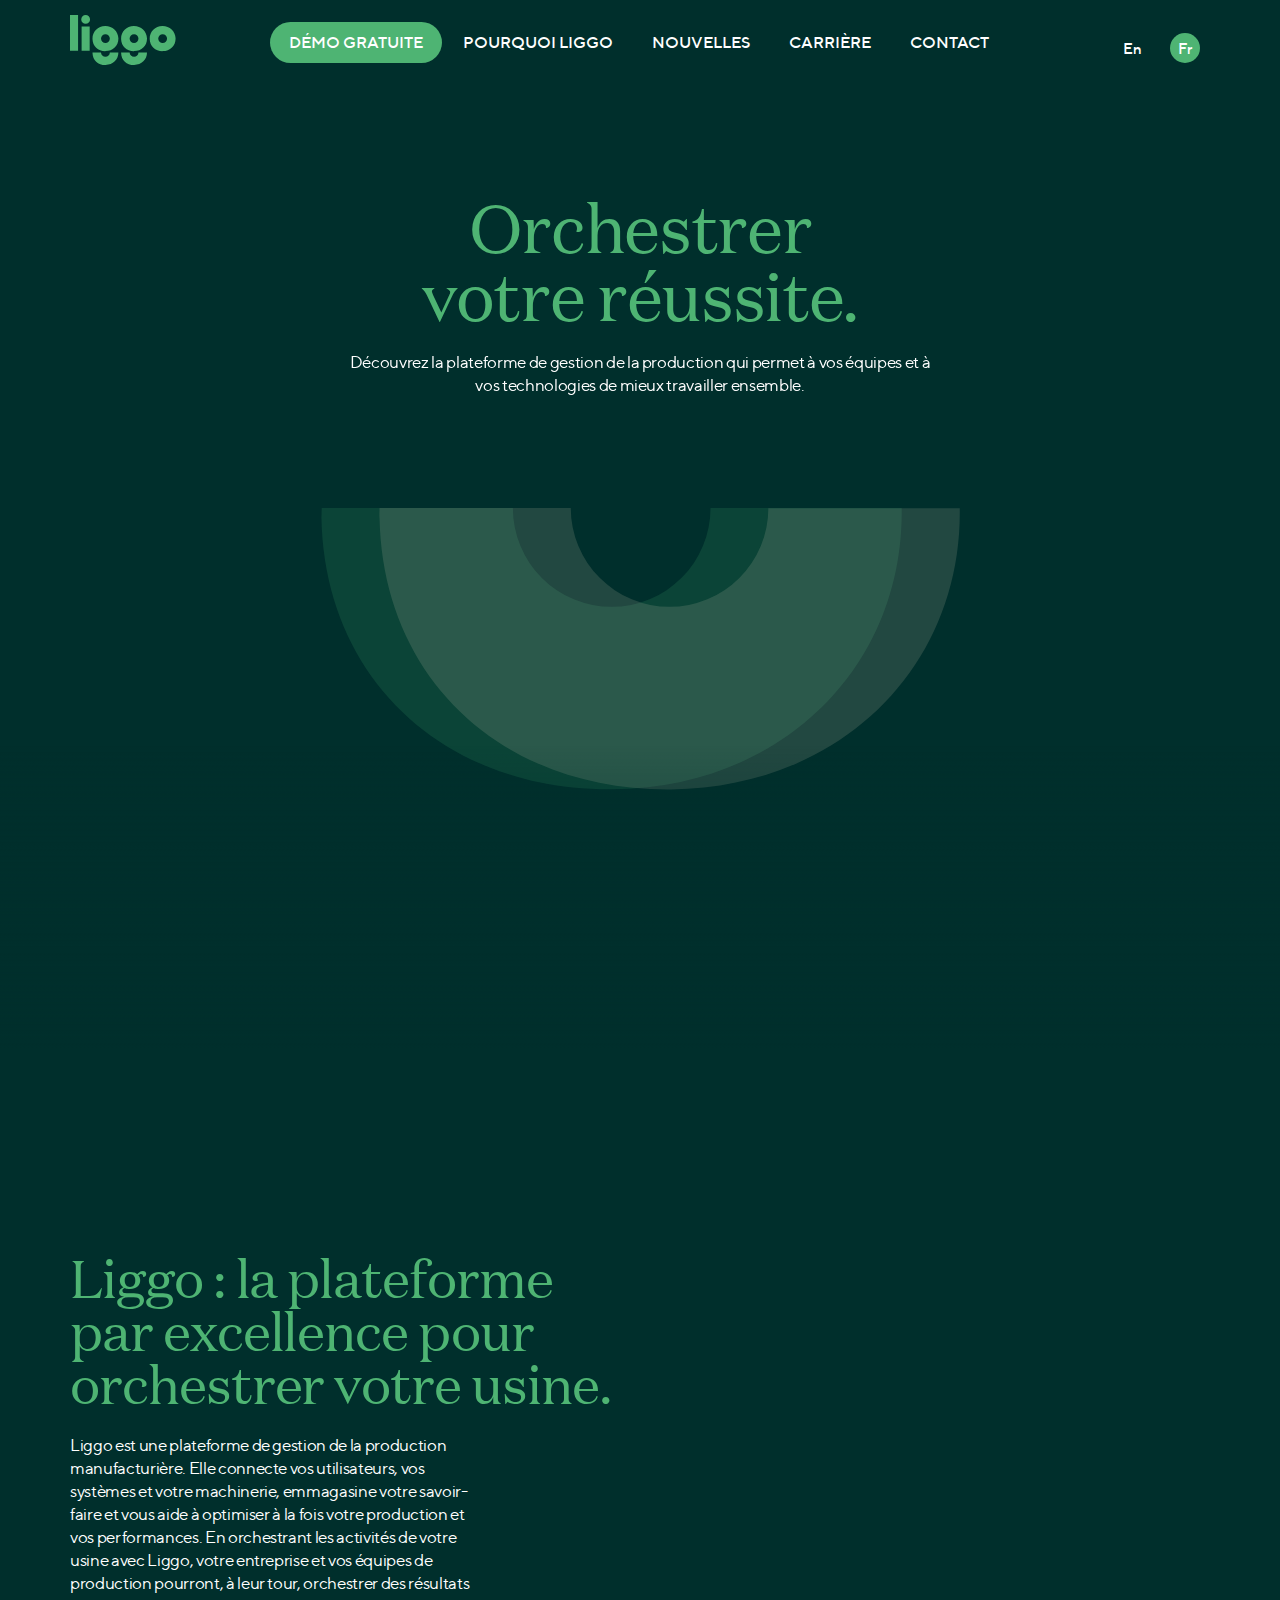
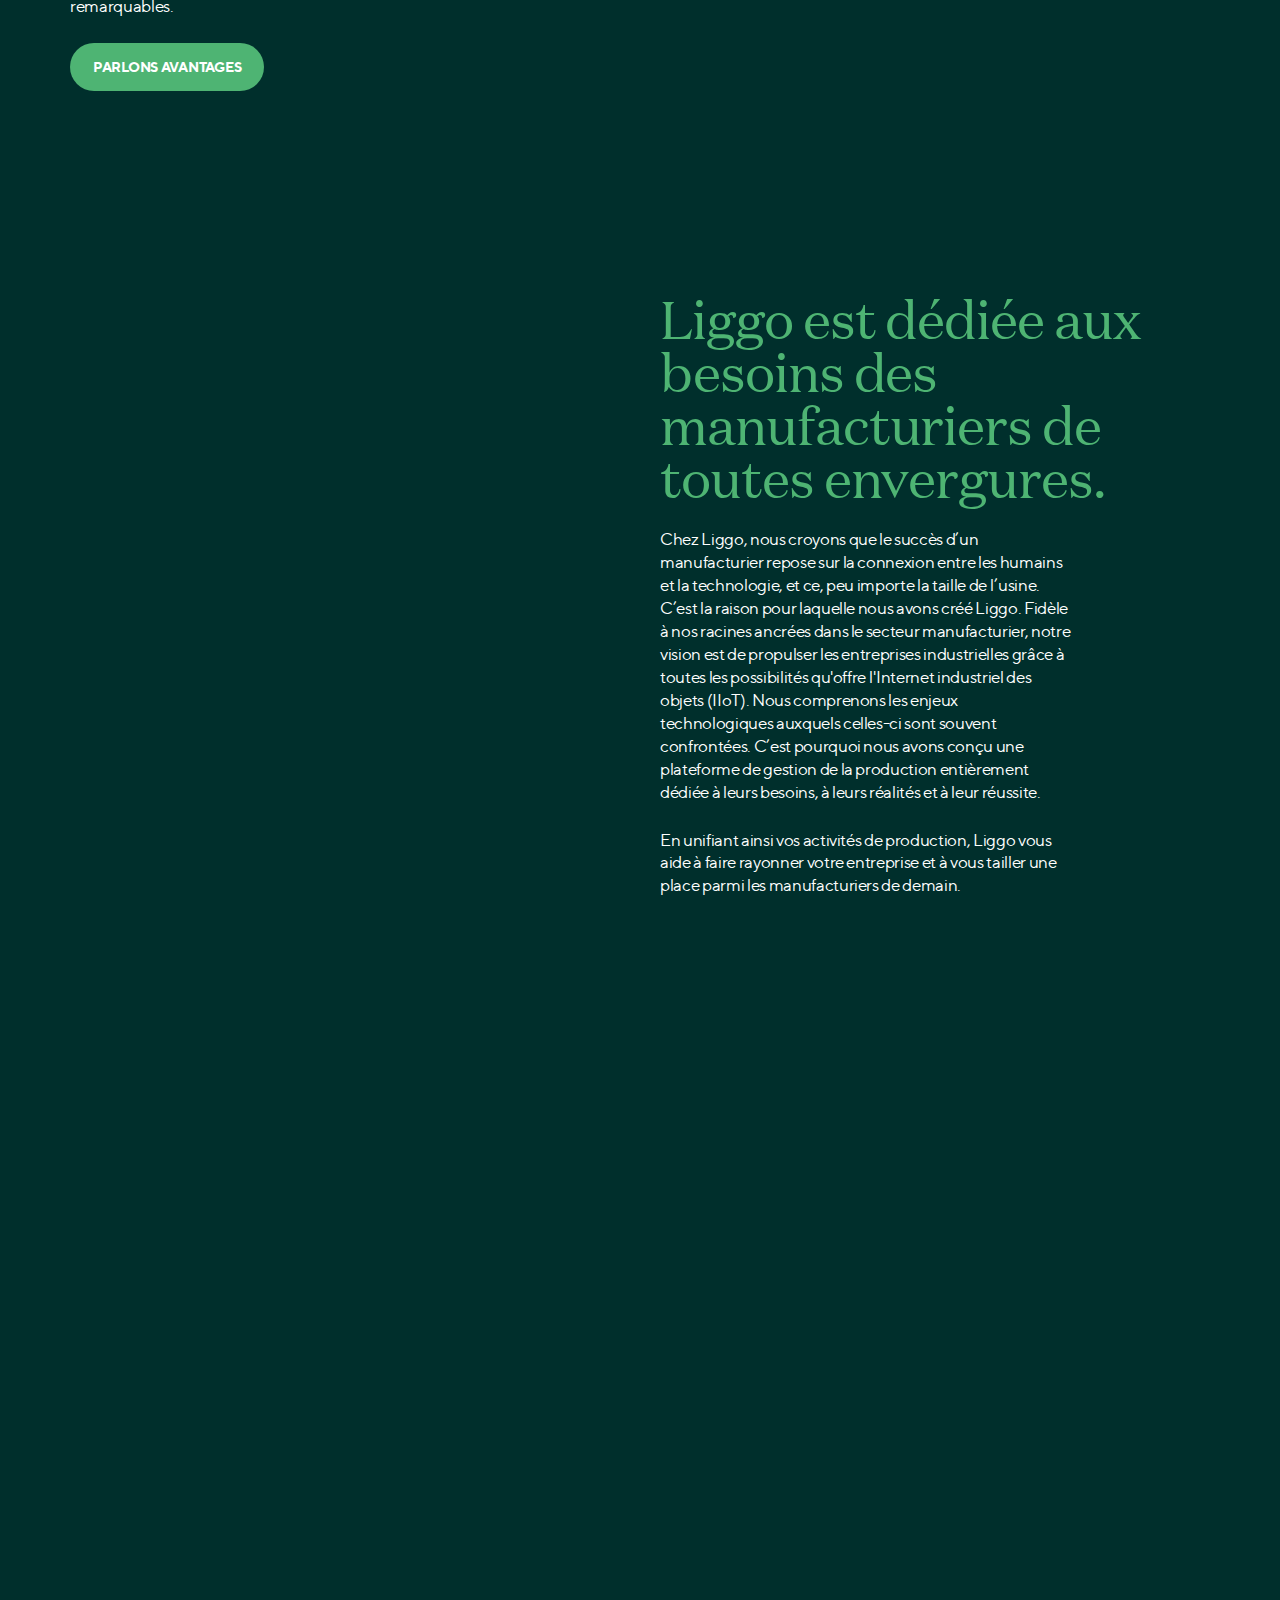
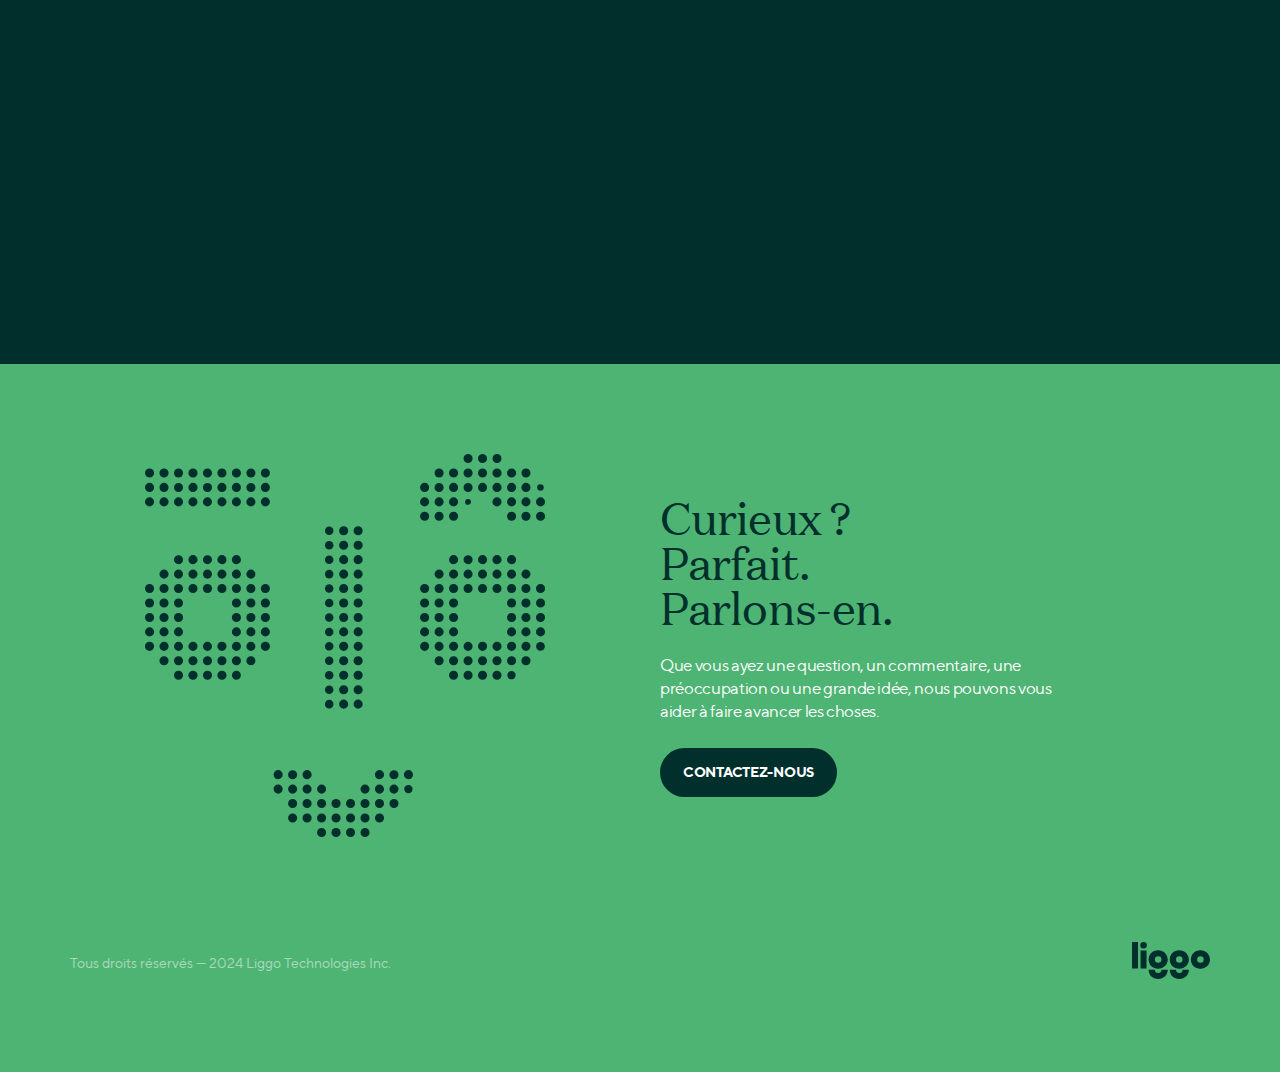
==== commit 815344cf: "All pages use Free Demo" ====
--- a/fr.html
+++ b/fr.html
@@ -68,7 +68,7 @@
 
                         <ul class="menu">
                           <li class="menu-item">
-                            <a class="main-button open-contact-overlay" href="index.html#">Démo Gratuite</a>
+                            <a class="main-button open-freeDemo-overlay" href="index.html#">Démo Gratuite</a>
                           </li>
                           <li class="menu-item">
                             <a href="fr/pourquoi-liggo.html">Pourquoi Liggo</a>
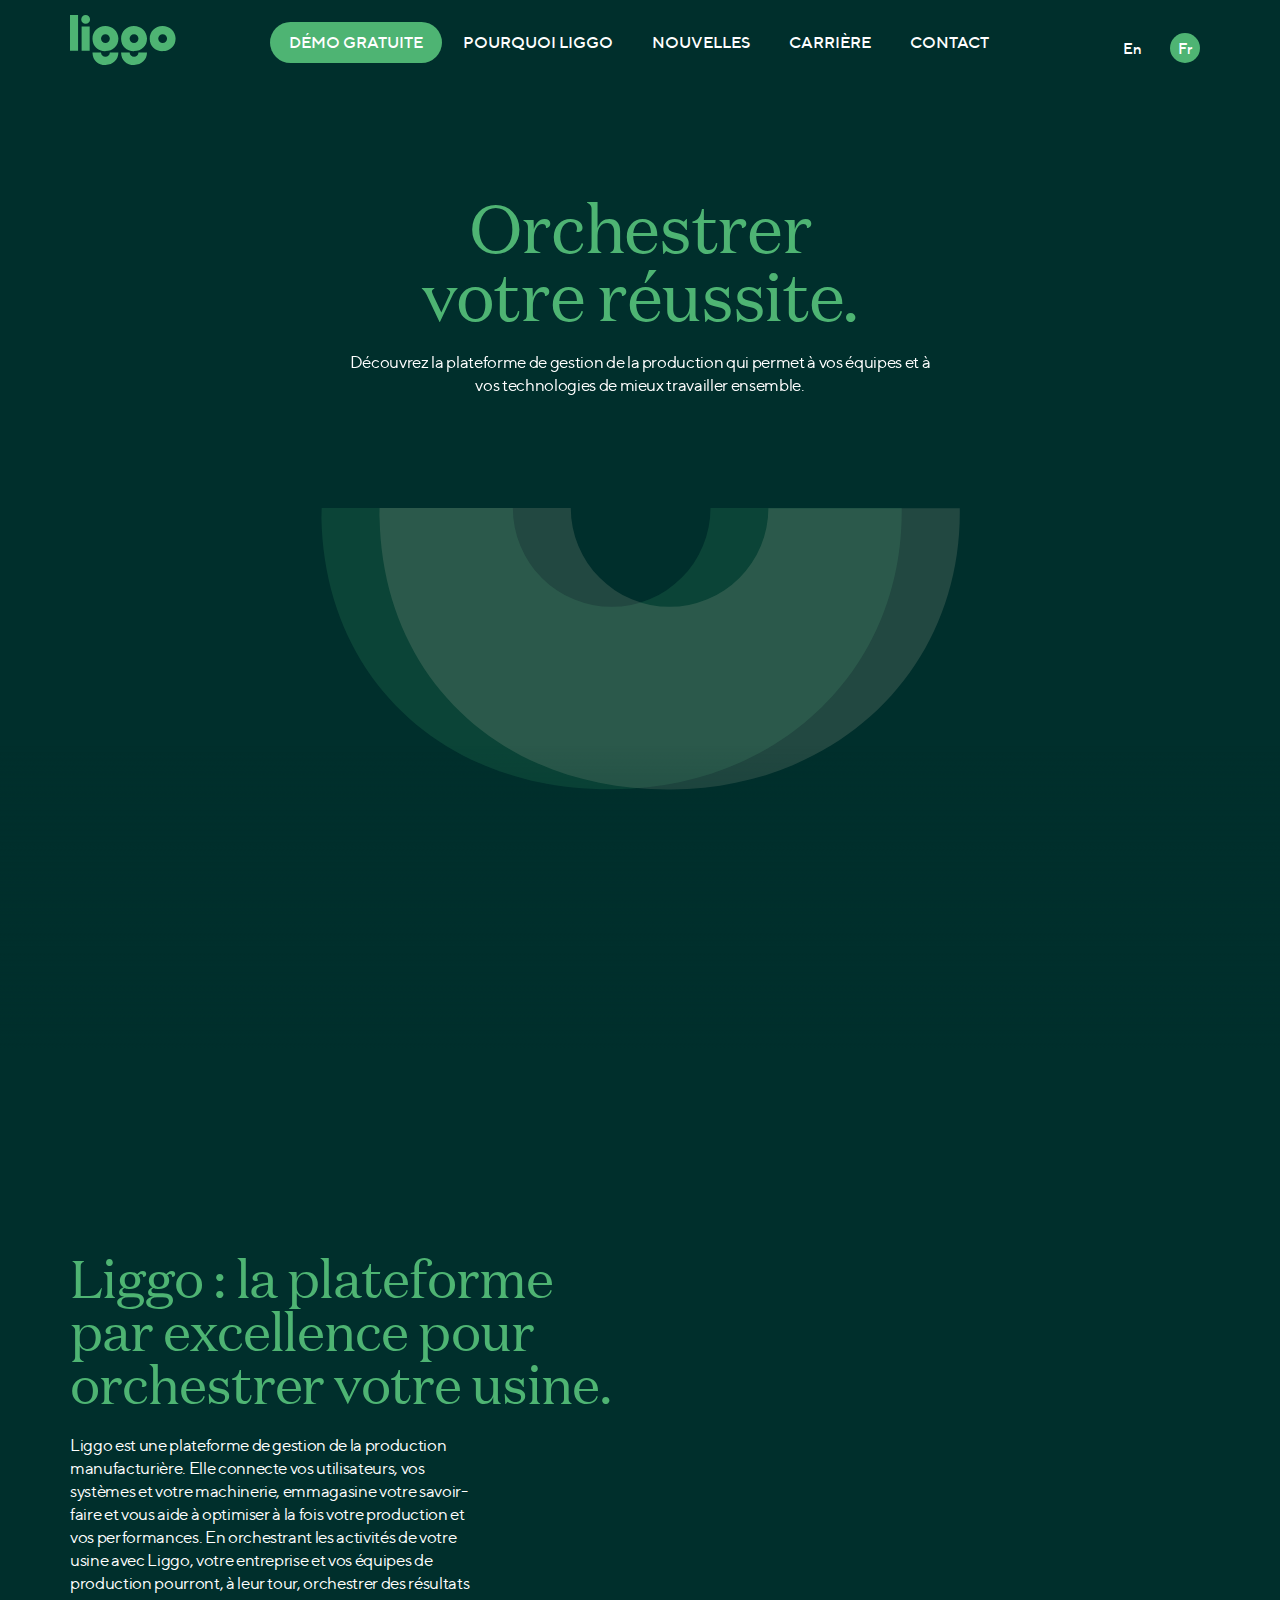
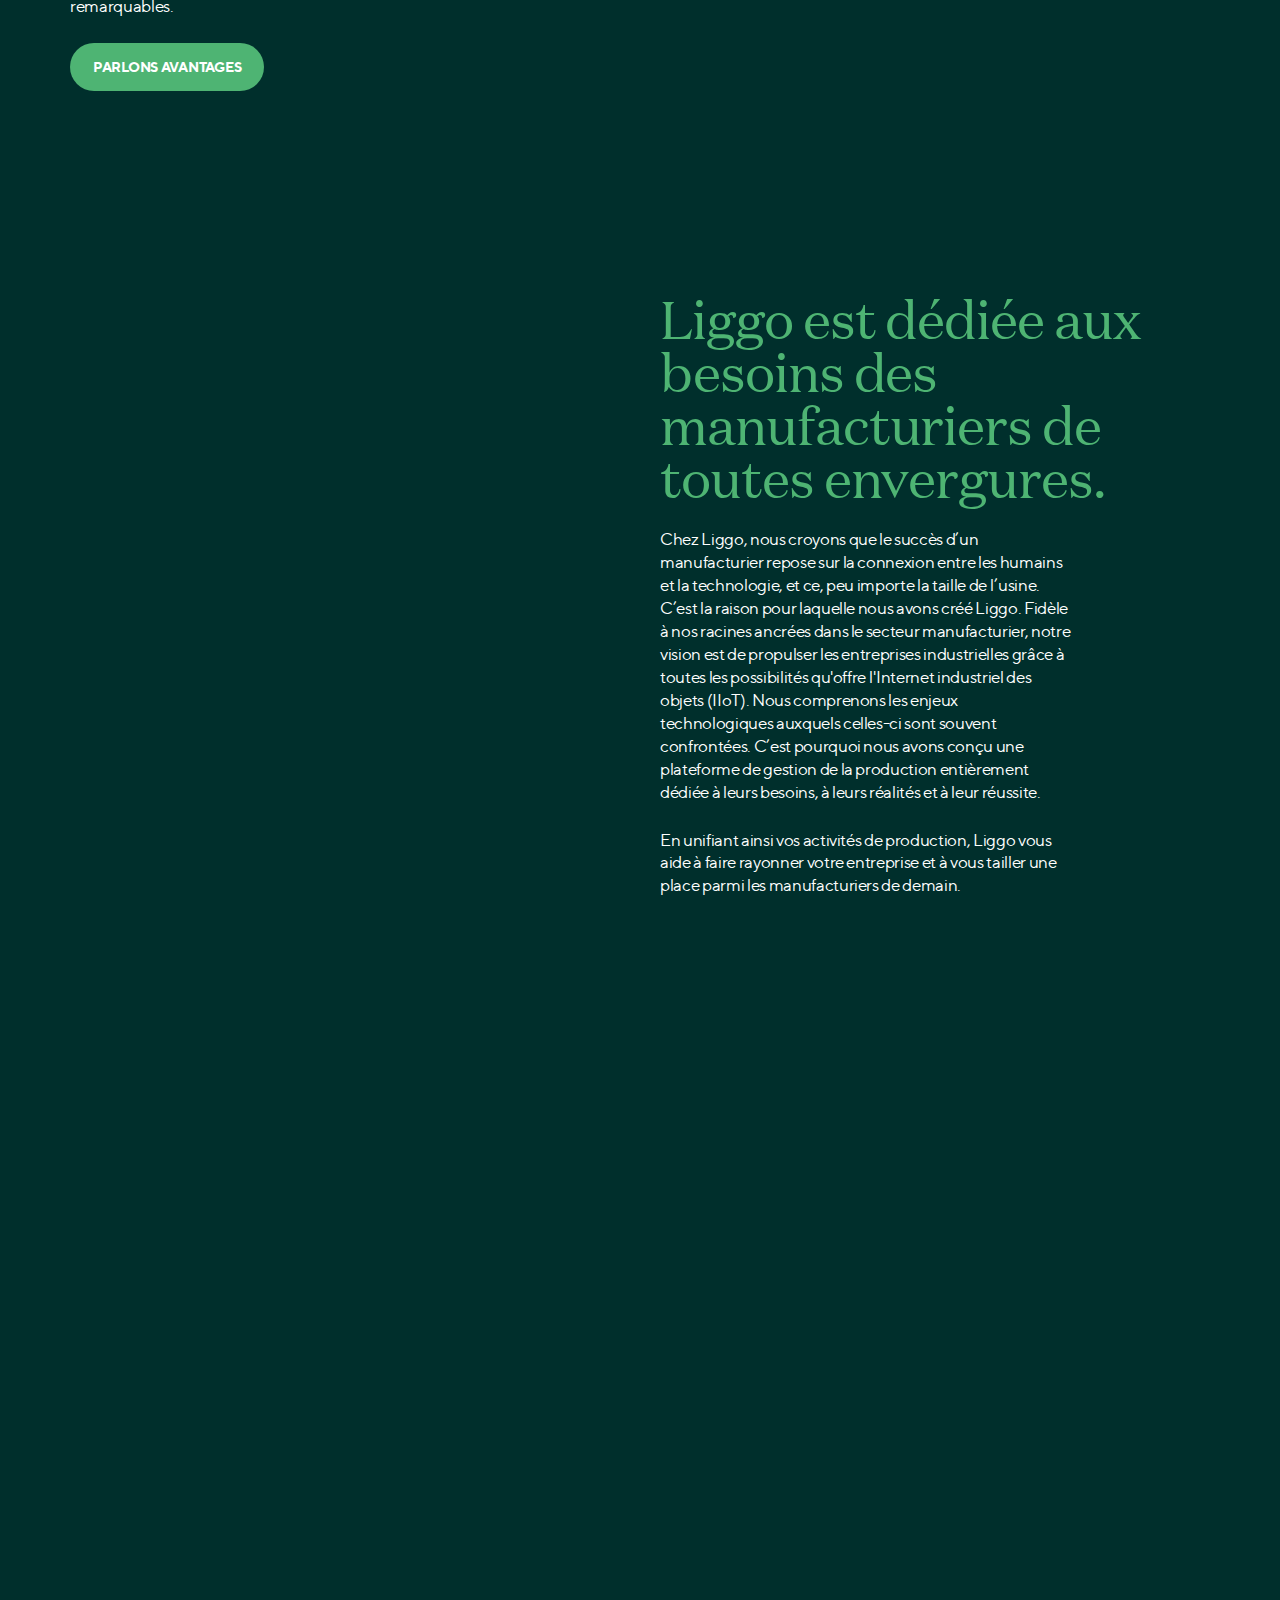
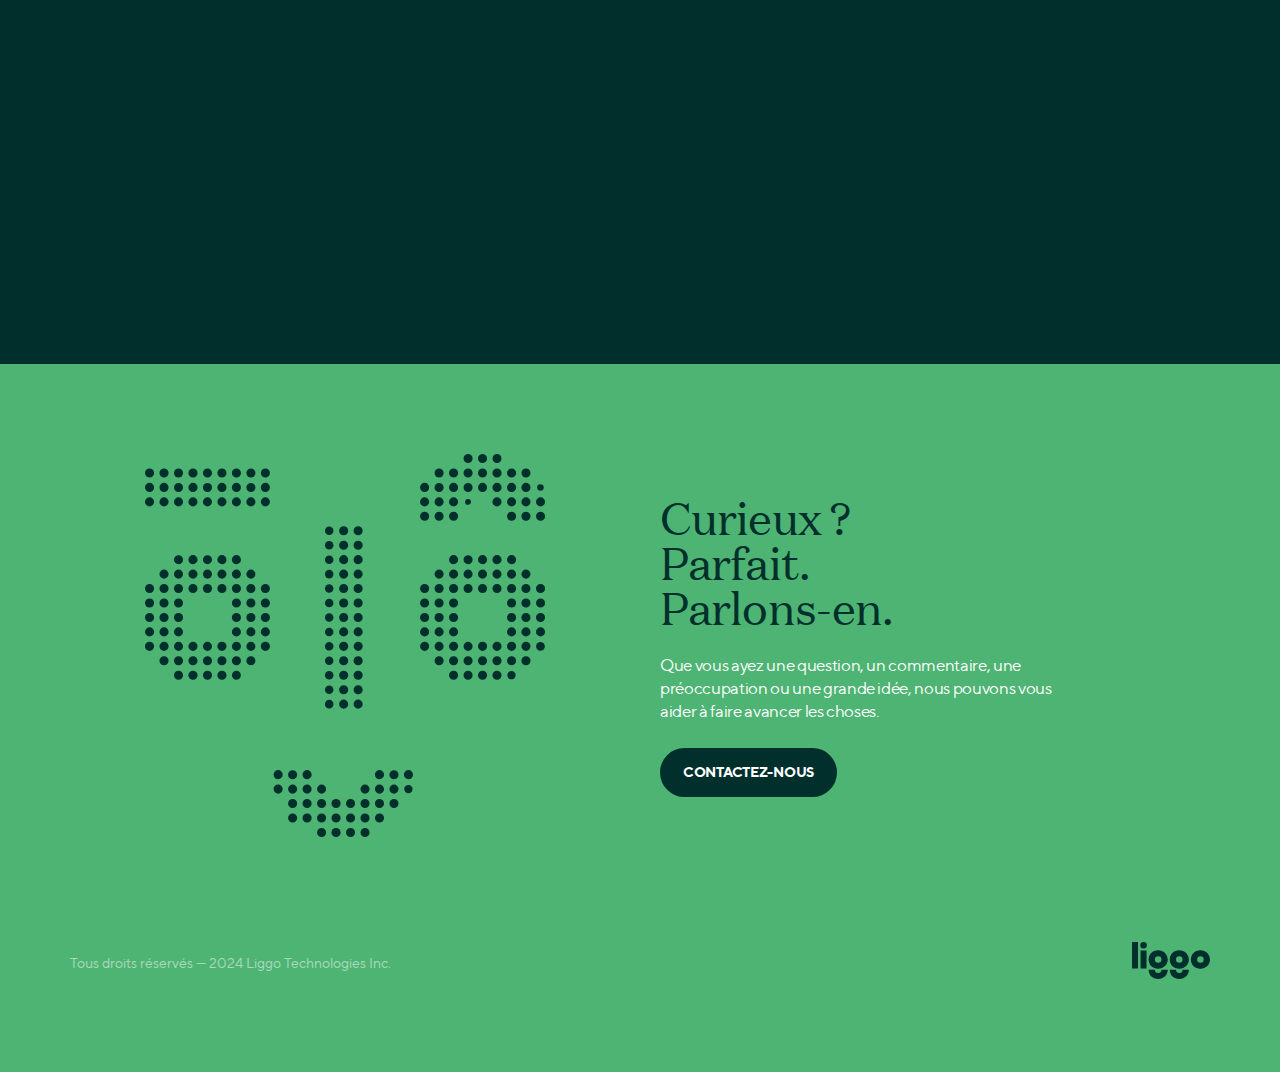
==== commit 59597c64: "Added Free Demo to Mobile Menu" ====
--- a/fr.html
+++ b/fr.html
@@ -126,6 +126,9 @@
 
 
                   <ul class="menu">
+                    <li class="menu-item">
+                      <a class="main-button open-freeDemo-overlay" href="index.html#">Démo Gratuite</a>
+                    </li>
                     <li class="menu-item">
                       <a href="fr/pourquoi-liggo.html">Pourquoi Liggo</a>
                     </li>
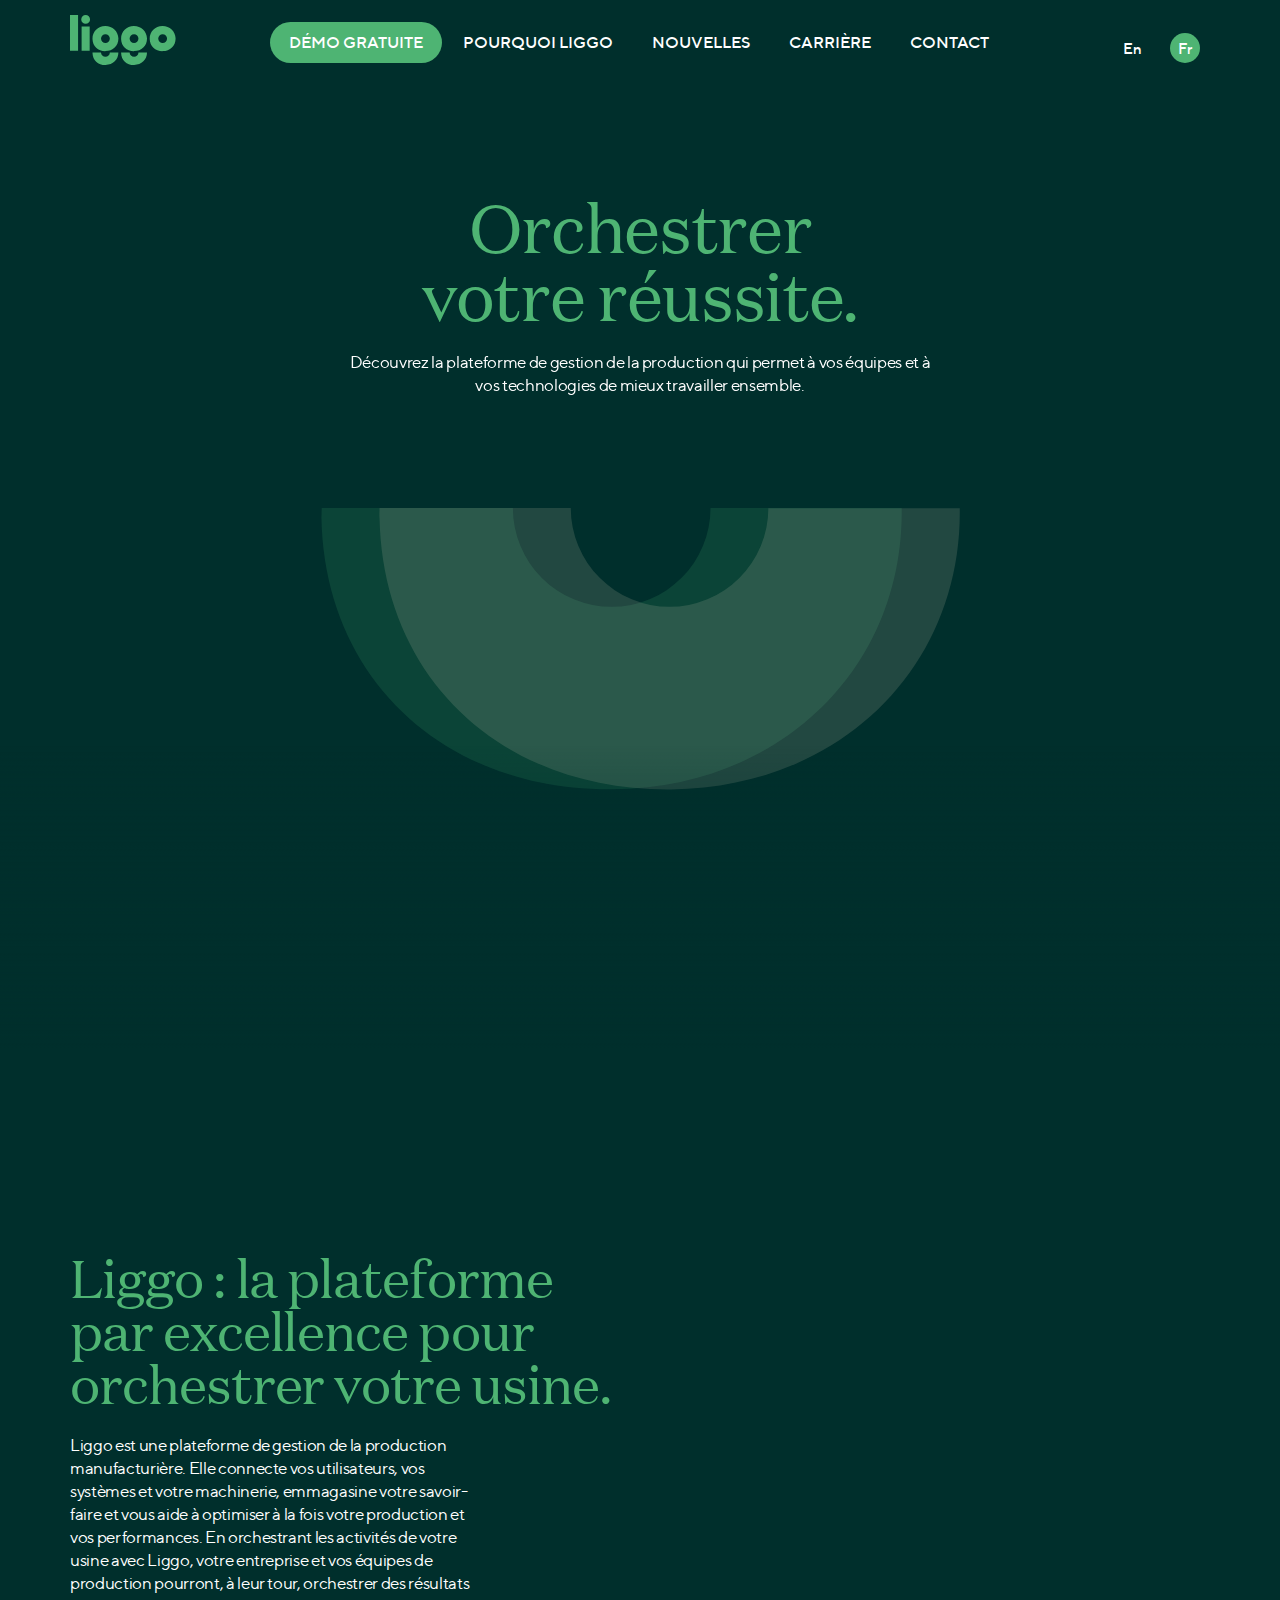
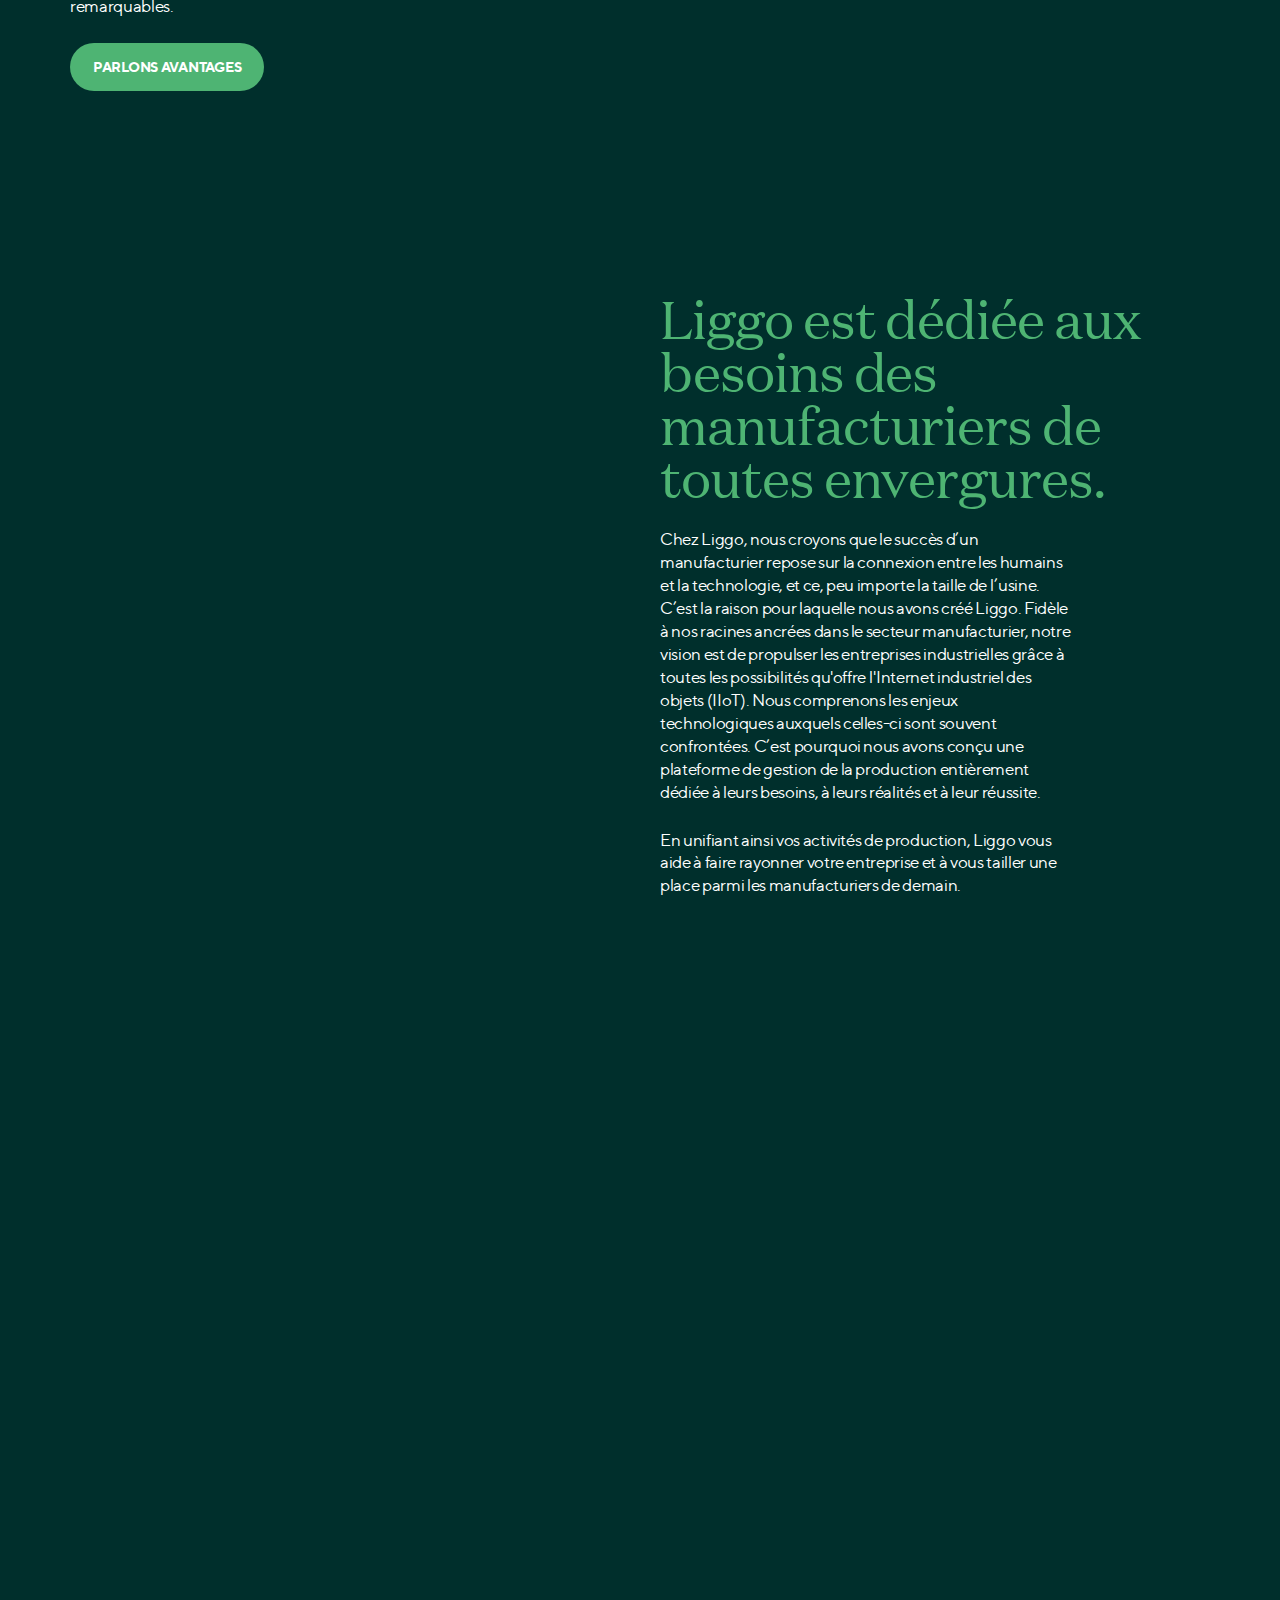
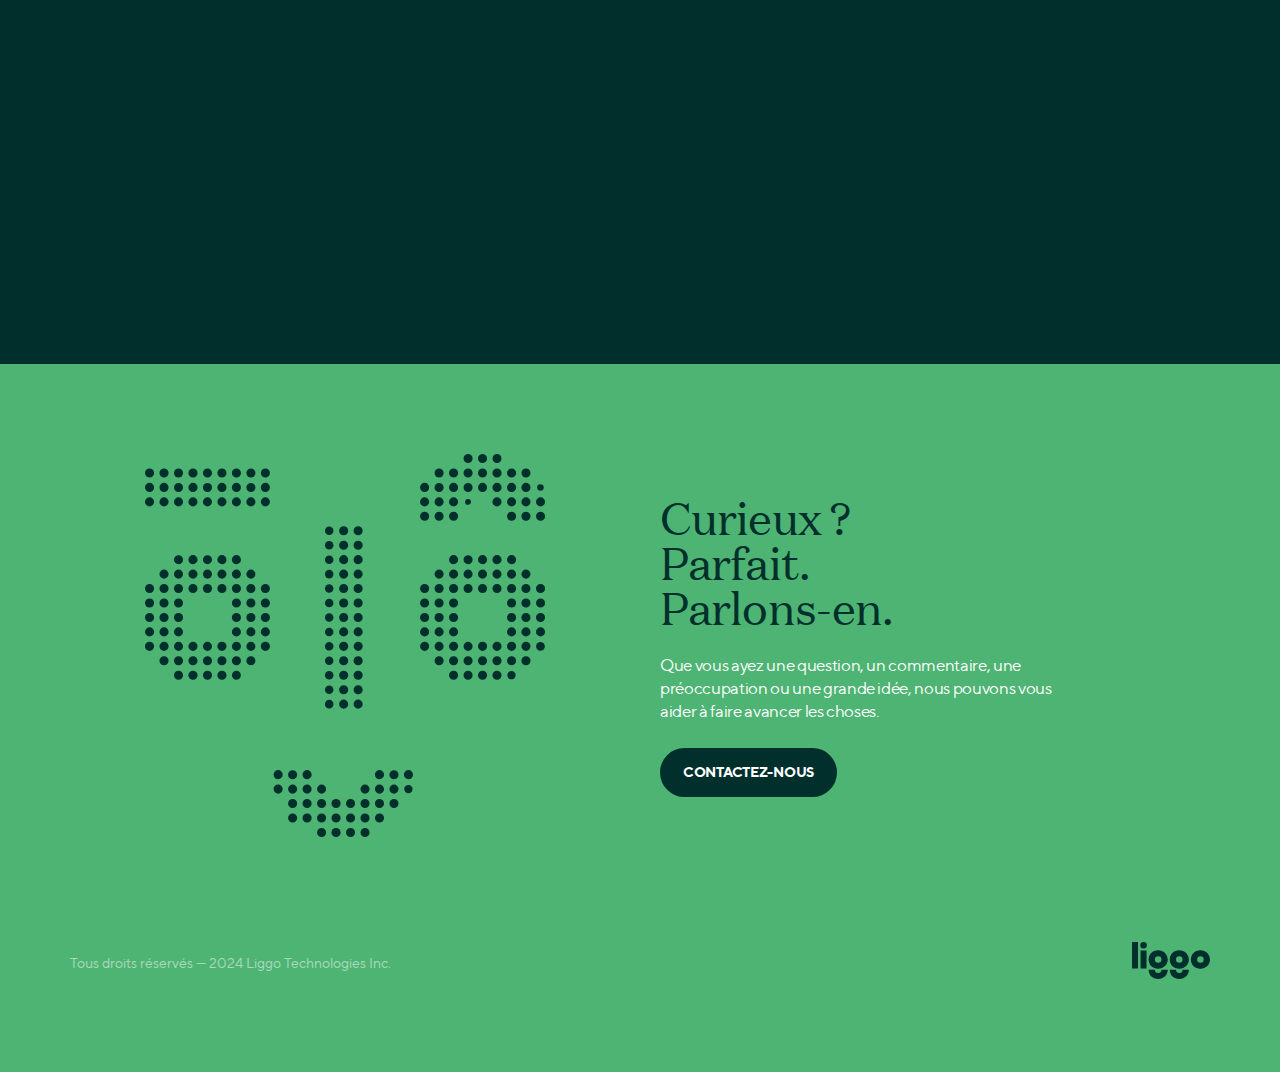
==== commit c9e50506: "Fixed backbground color of FreeDemo" ====
--- a/fr.html
+++ b/fr.html
@@ -127,7 +127,7 @@
 
                   <ul class="menu">
                     <li class="menu-item">
-                      <a class="main-button open-freeDemo-overlay" href="index.html#">Démo Gratuite</a>
+                      <a class="open-freeDemo-overlay" href="index.html#">Démo Gratuite</a>
                     </li>
                     <li class="menu-item">
                       <a href="fr/pourquoi-liggo.html">Pourquoi Liggo</a>
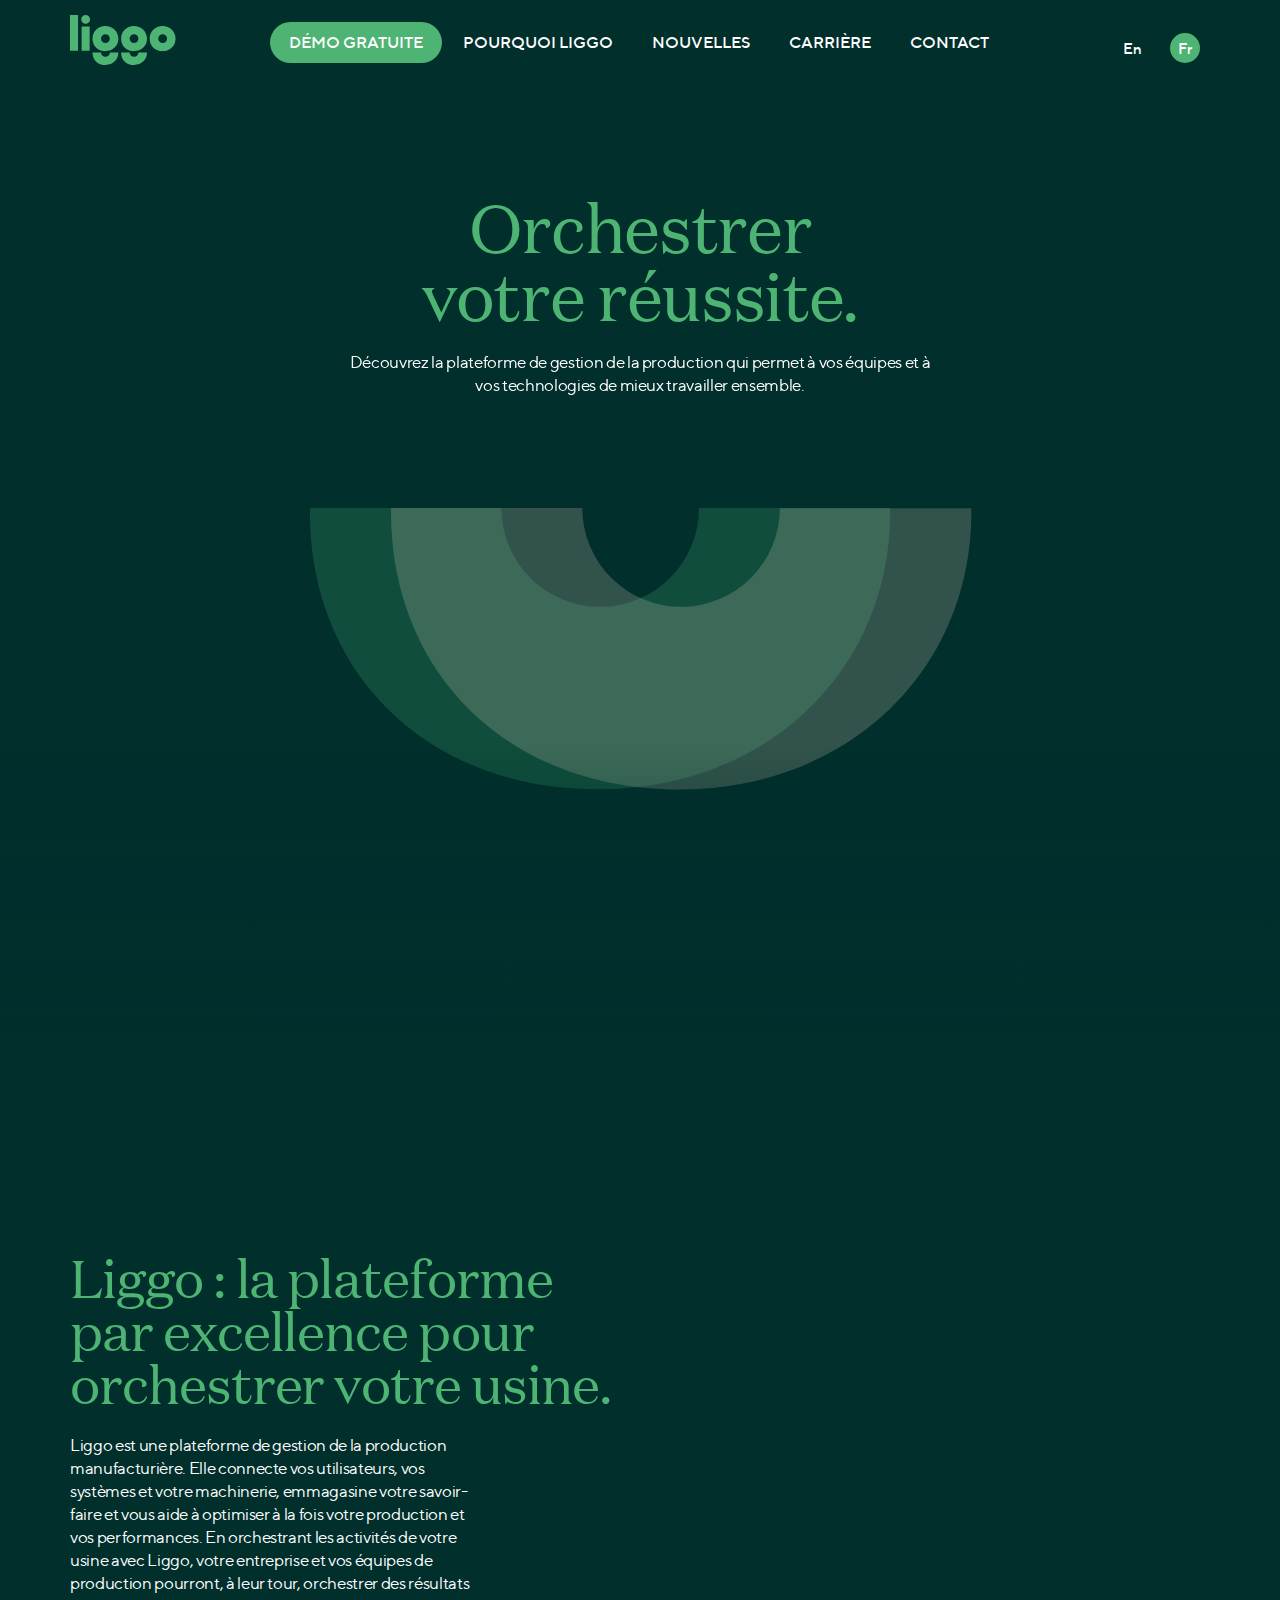
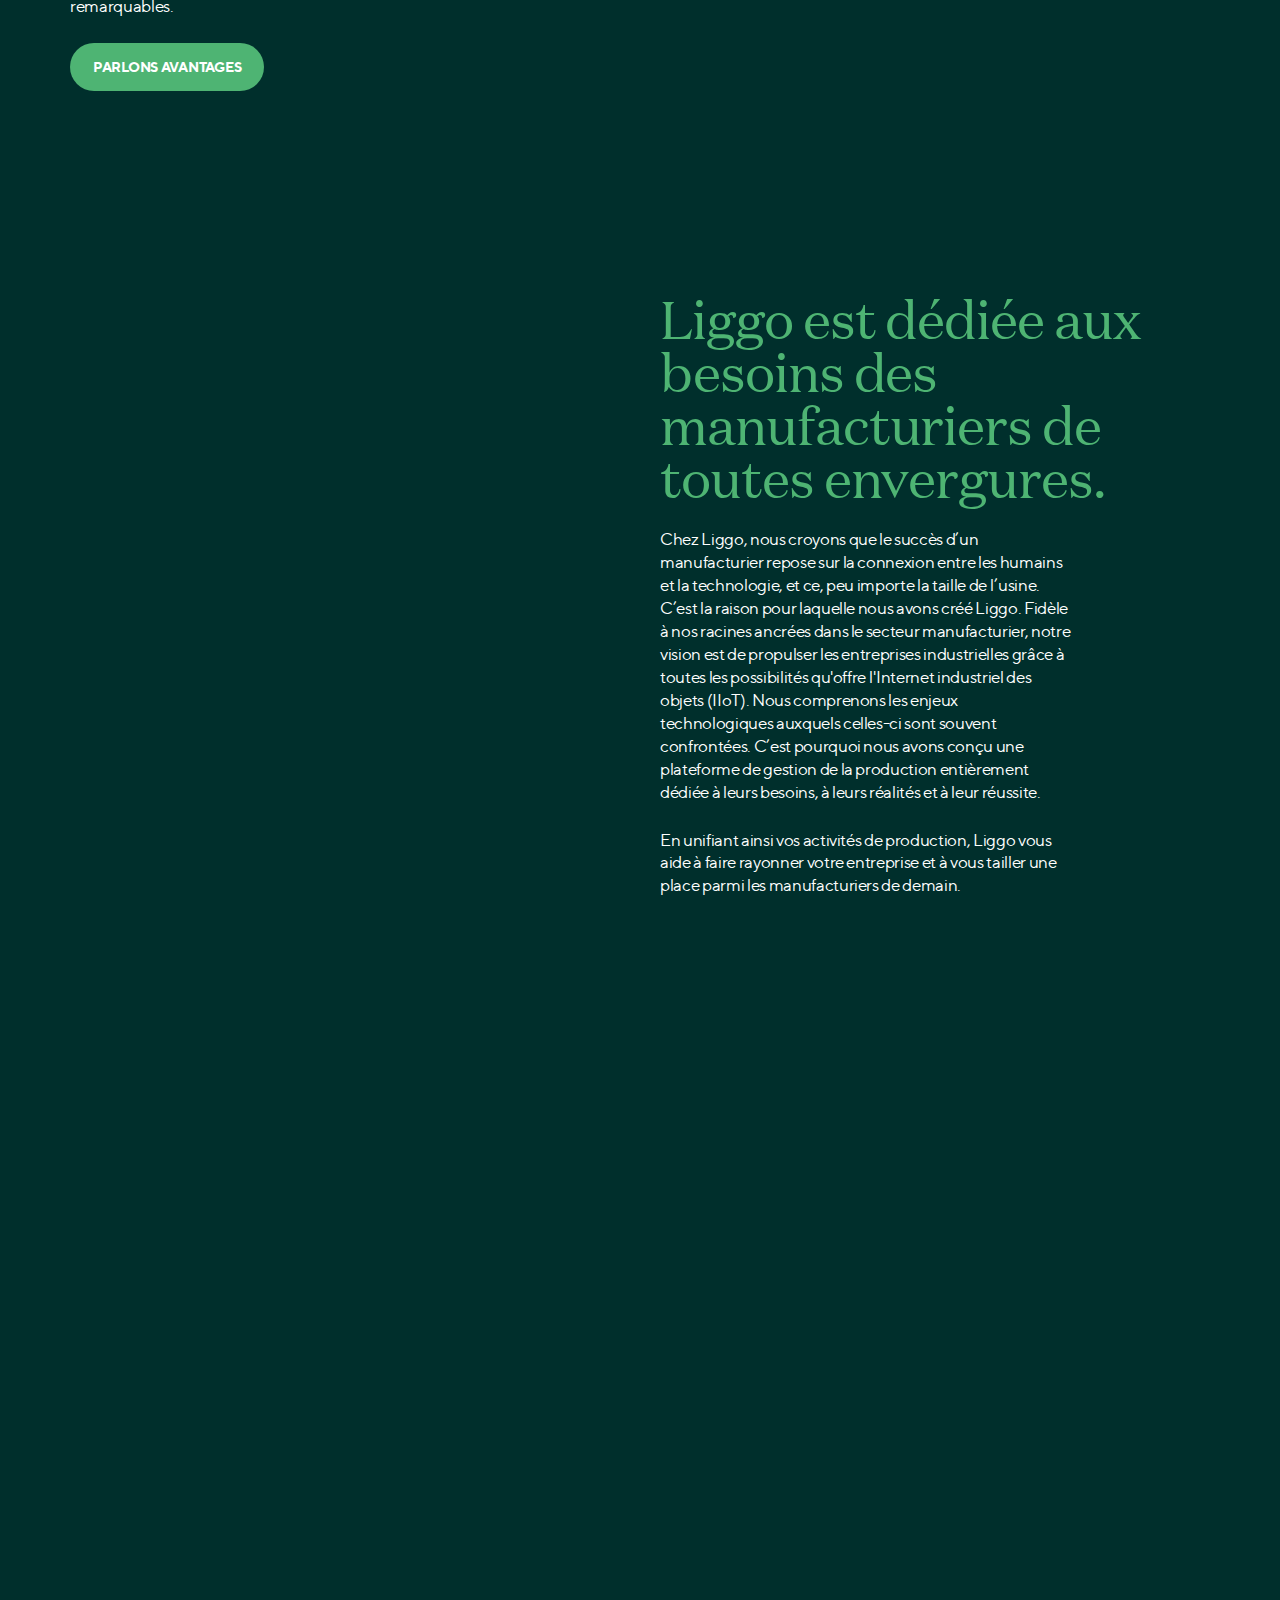
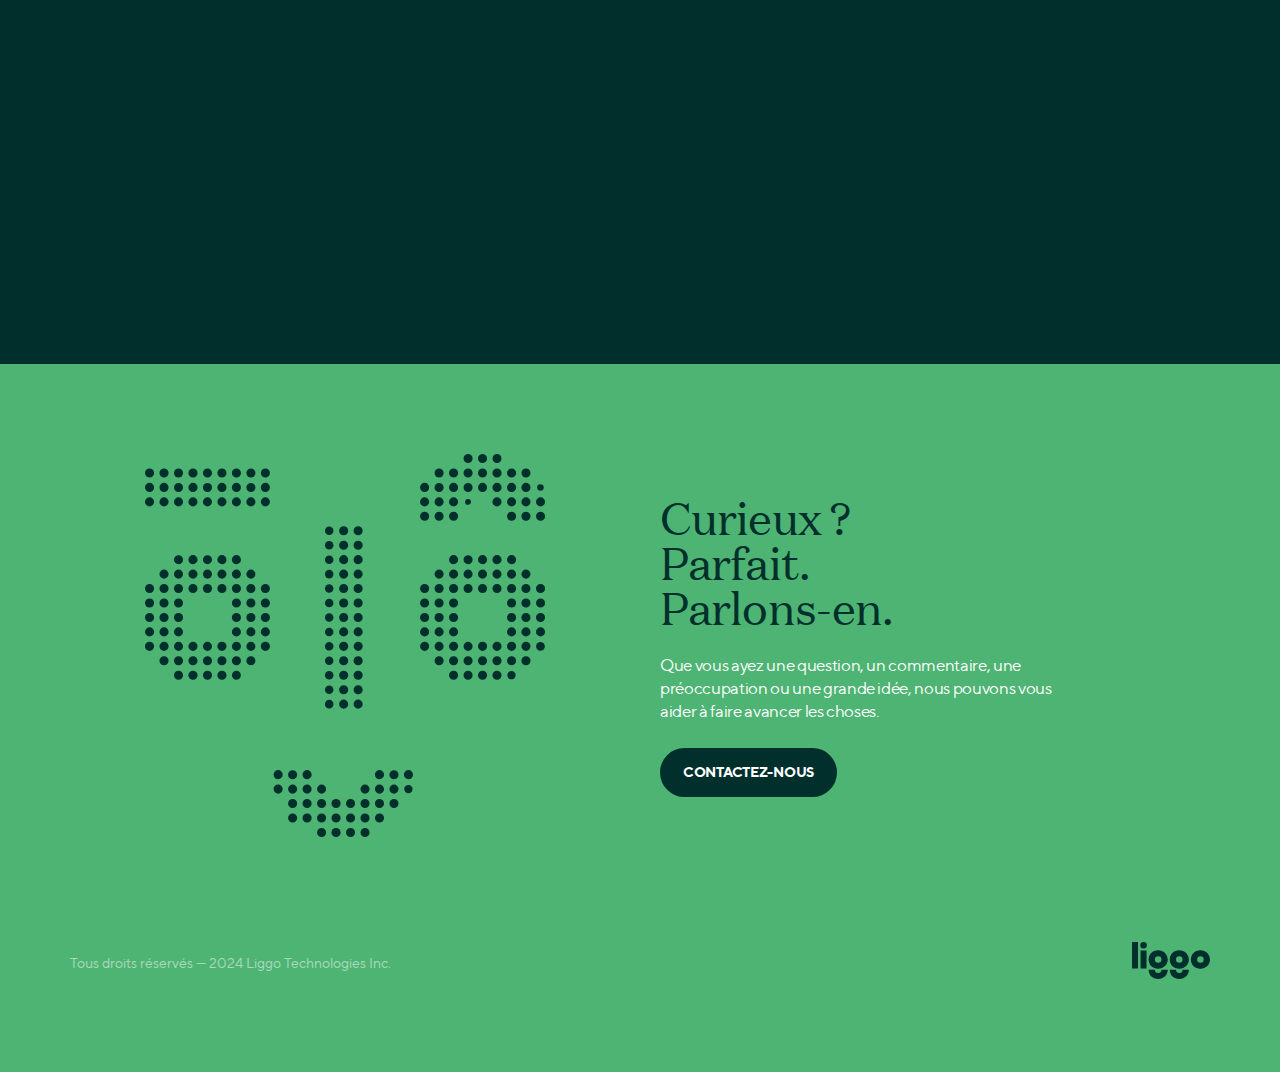
==== commit 3ca12358: "Fixed FR Free Demo" ====
--- a/fr.html
+++ b/fr.html
@@ -68,7 +68,7 @@
 
                         <ul class="menu">
                           <li class="menu-item">
-                            <a class="main-button open-freeDemo-overlay" href="index.html#">Démo Gratuite</a>
+                            <a class="main-button open-freeDemo-overlay" href="fr.html#">Démo Gratuite</a>
                           </li>
                           <li class="menu-item">
                             <a href="fr/pourquoi-liggo.html">Pourquoi Liggo</a>
@@ -127,7 +127,7 @@
 
                   <ul class="menu">
                     <li class="menu-item">
-                      <a class="open-freeDemo-overlay" href="index.html#">Démo Gratuite</a>
+                      <a class="open-freeDemo-overlay" href="fr.html#">Démo Gratuite</a>
                     </li>
                     <li class="menu-item">
                       <a href="fr/pourquoi-liggo.html">Pourquoi Liggo</a>
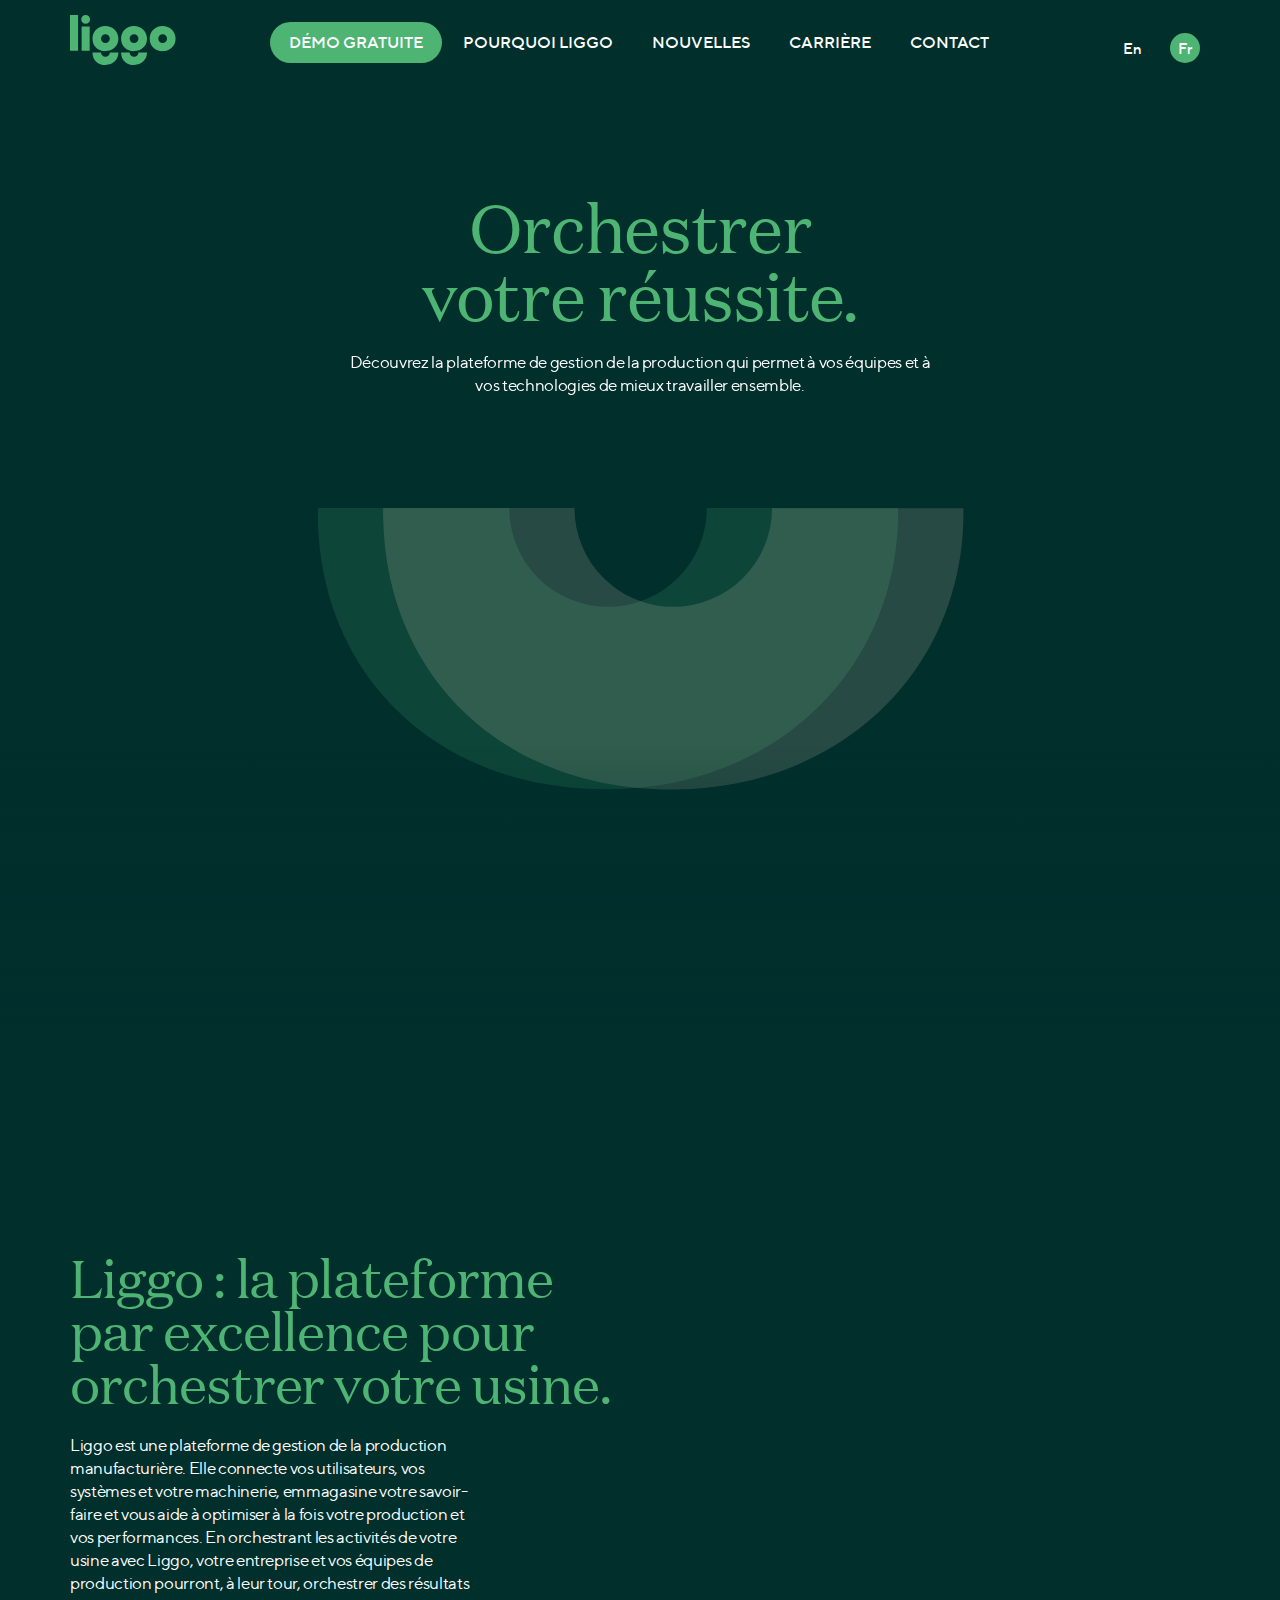
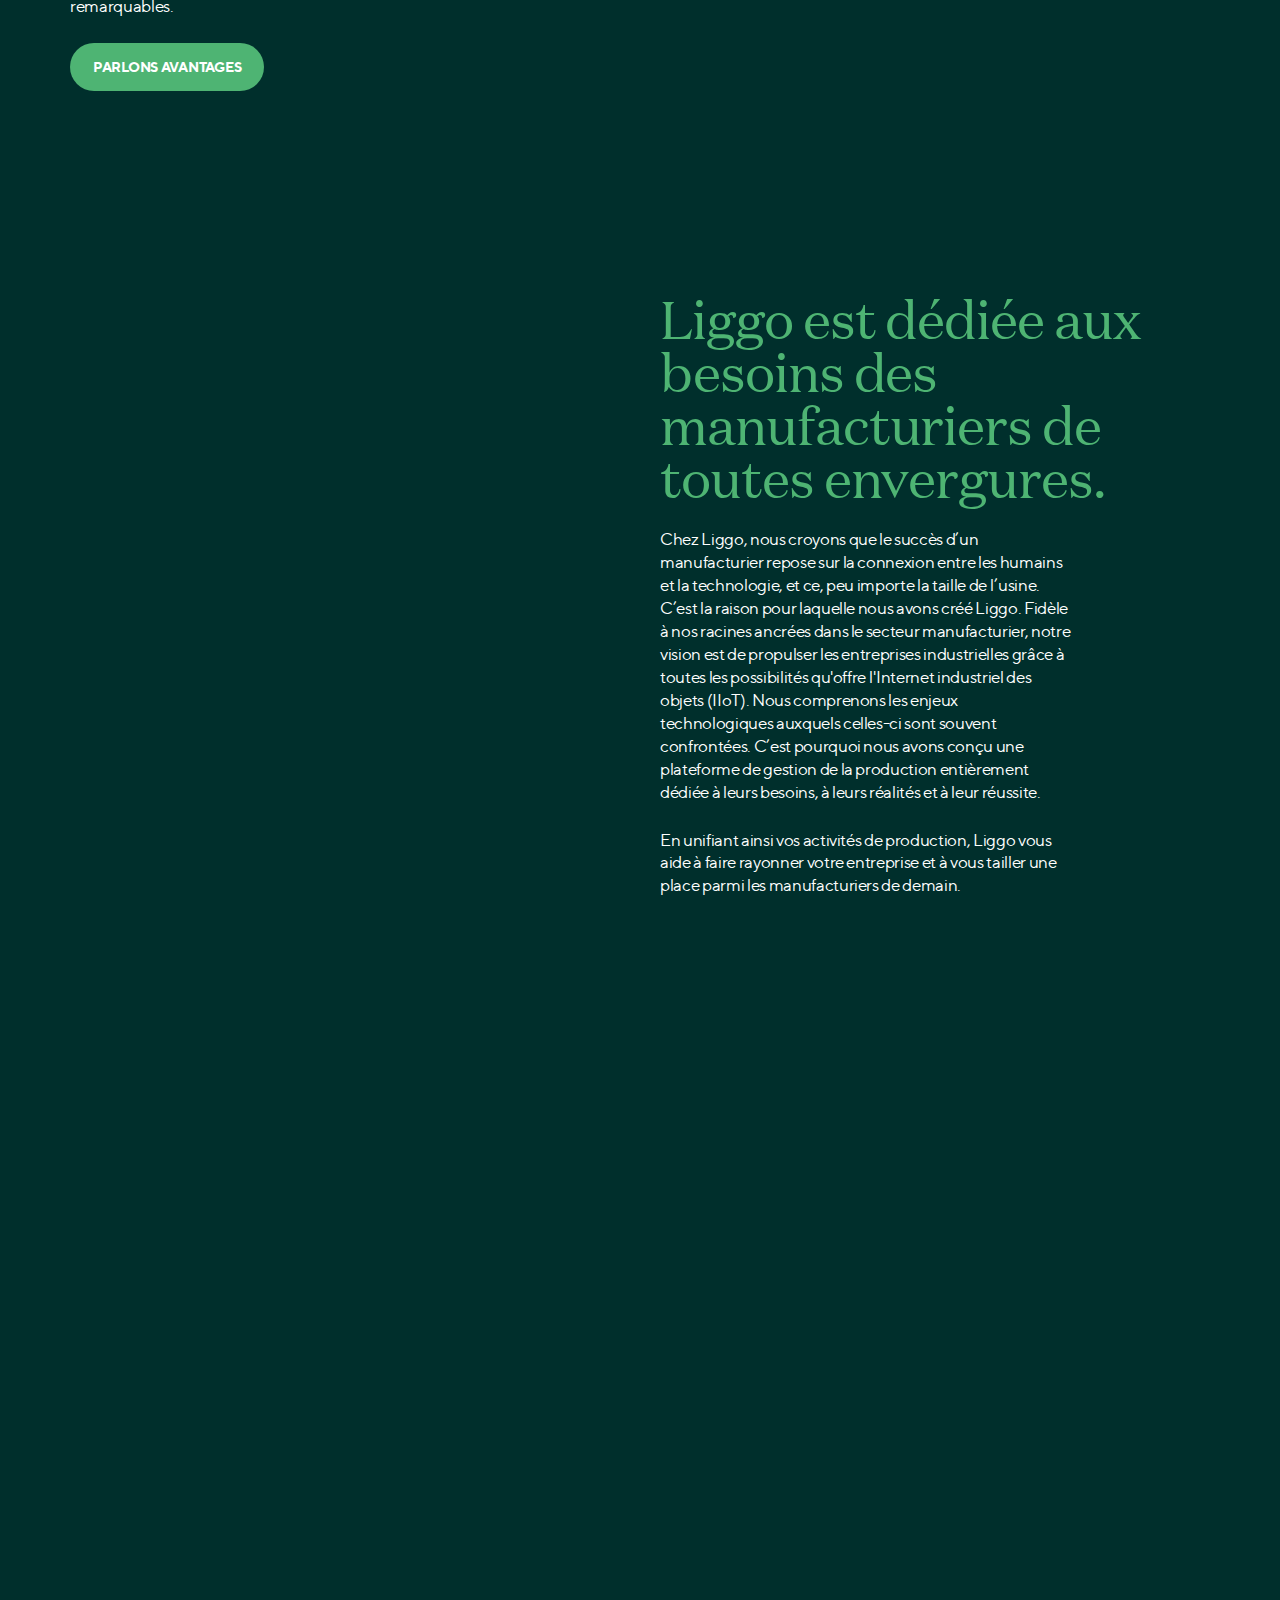
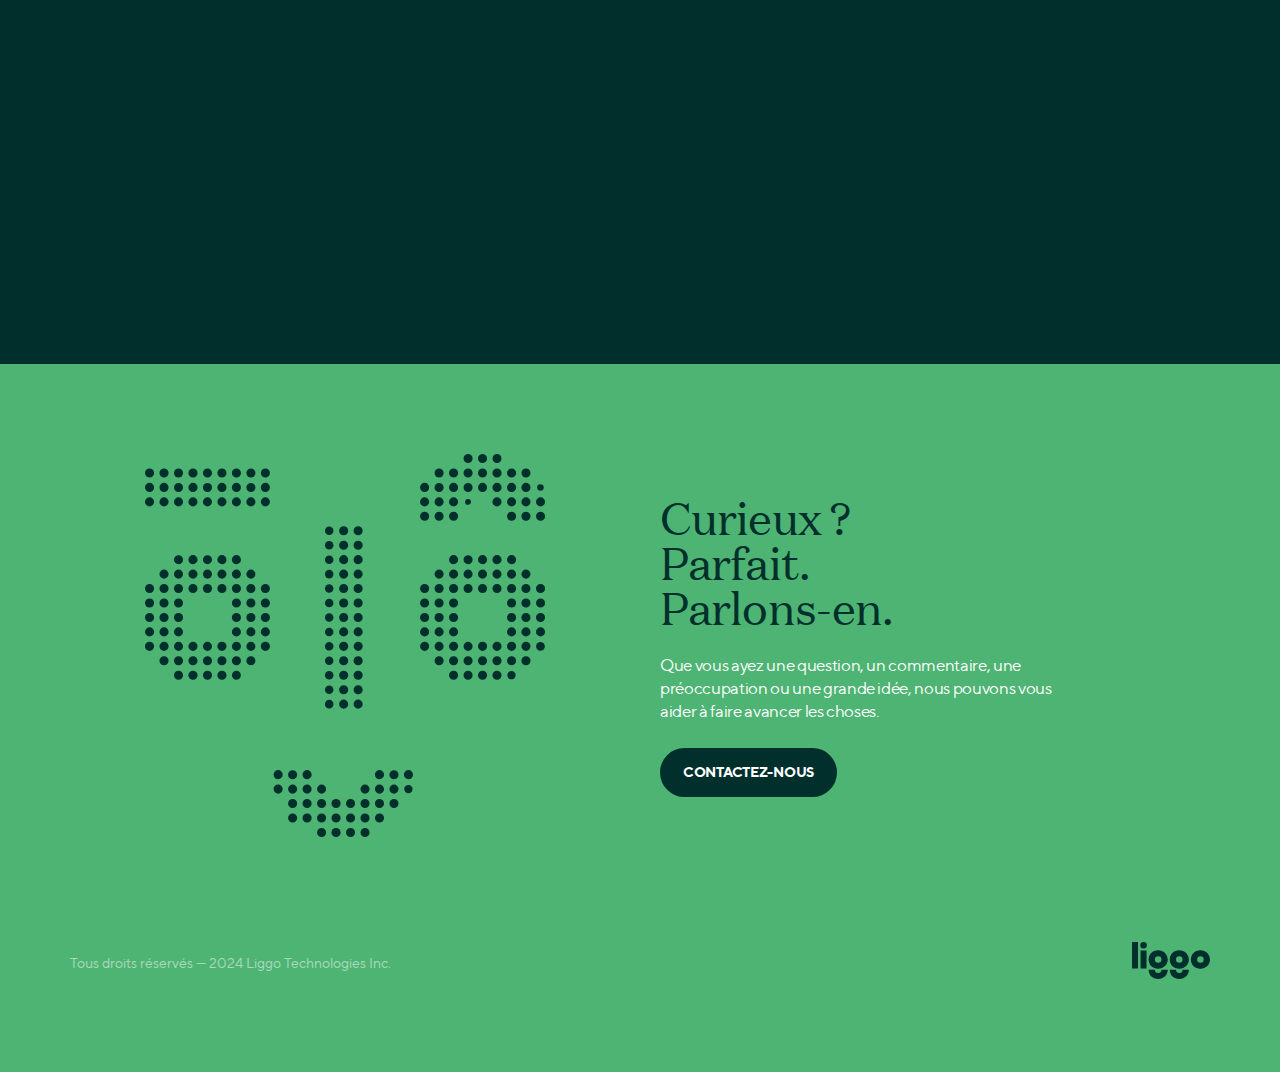
==== commit 3c14e1b8: "Stays in same page after hubspot" ====
--- a/fr.html
+++ b/fr.html
@@ -68,7 +68,7 @@
 
                         <ul class="menu">
                           <li class="menu-item">
-                            <a class="main-button open-freeDemo-overlay" href="fr.html#">Démo Gratuite</a>
+                            <a class="main-button open-freeDemo-overlay" href="#freeDemo">Démo Gratuite</a>
                           </li>
                           <li class="menu-item">
                             <a href="fr/pourquoi-liggo.html">Pourquoi Liggo</a>
@@ -80,7 +80,7 @@
                             <a href="fr/carriere.html">Carrière</a>
                           </li>
                           <li class="menu-item">
-                            <a href="fr.html#contact" class="open-contact-overlay">Contact</a>
+                            <a href="#contact" class="open-contact-overlay">Contact</a>
                           </li>
                         </ul>
 
@@ -127,7 +127,7 @@
 
                   <ul class="menu">
                     <li class="menu-item">
-                      <a class="open-freeDemo-overlay" href="fr.html#">Démo Gratuite</a>
+                      <a class="open-freeDemo-overlay" href="#freeDemo">Démo Gratuite</a>
                     </li>
                     <li class="menu-item">
                       <a href="fr/pourquoi-liggo.html">Pourquoi Liggo</a>
@@ -139,7 +139,7 @@
                       <a href="fr/carriere.html">Carrière</a>
                     </li>
                     <li class="menu-item">
-                      <a href="fr.html#contact" class="open-contact-overlay">Contact</a>
+                      <a href="#contact" class="open-contact-overlay">Contact</a>
                     </li>
                   </ul>
 
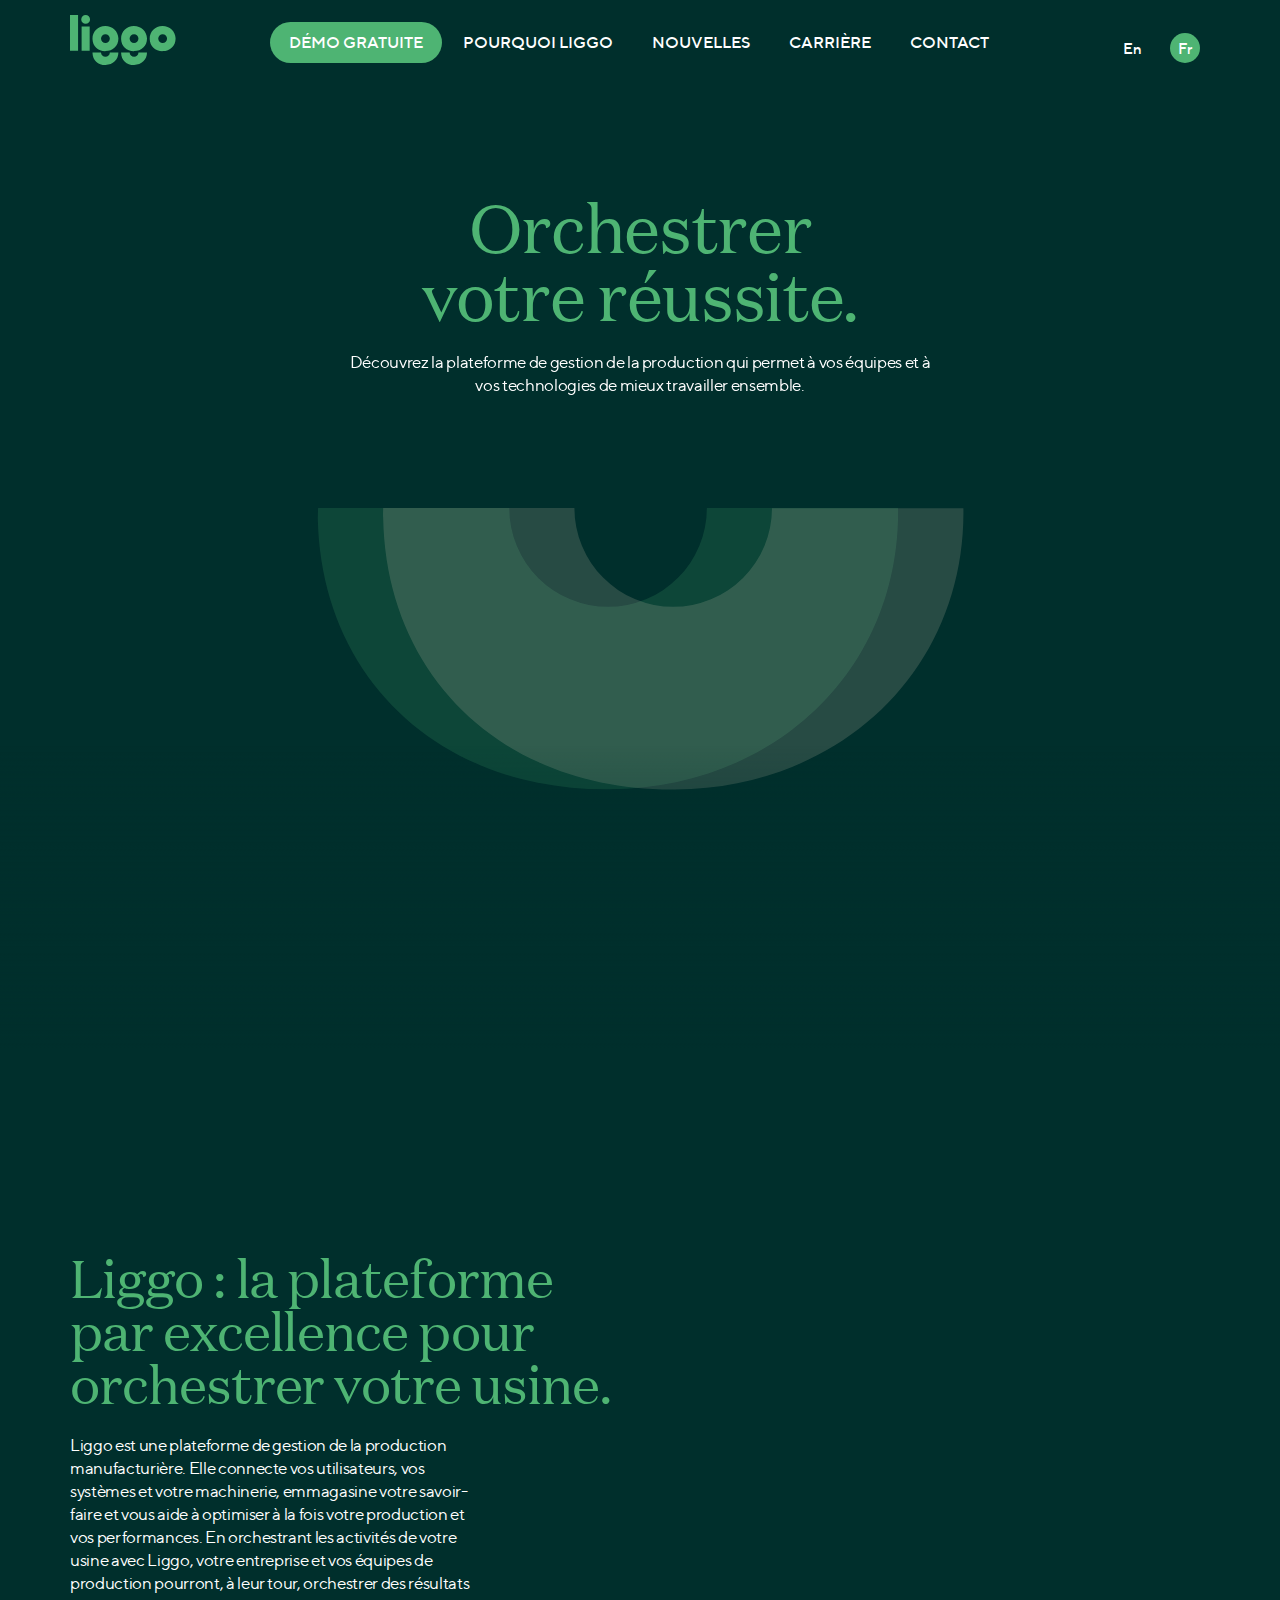
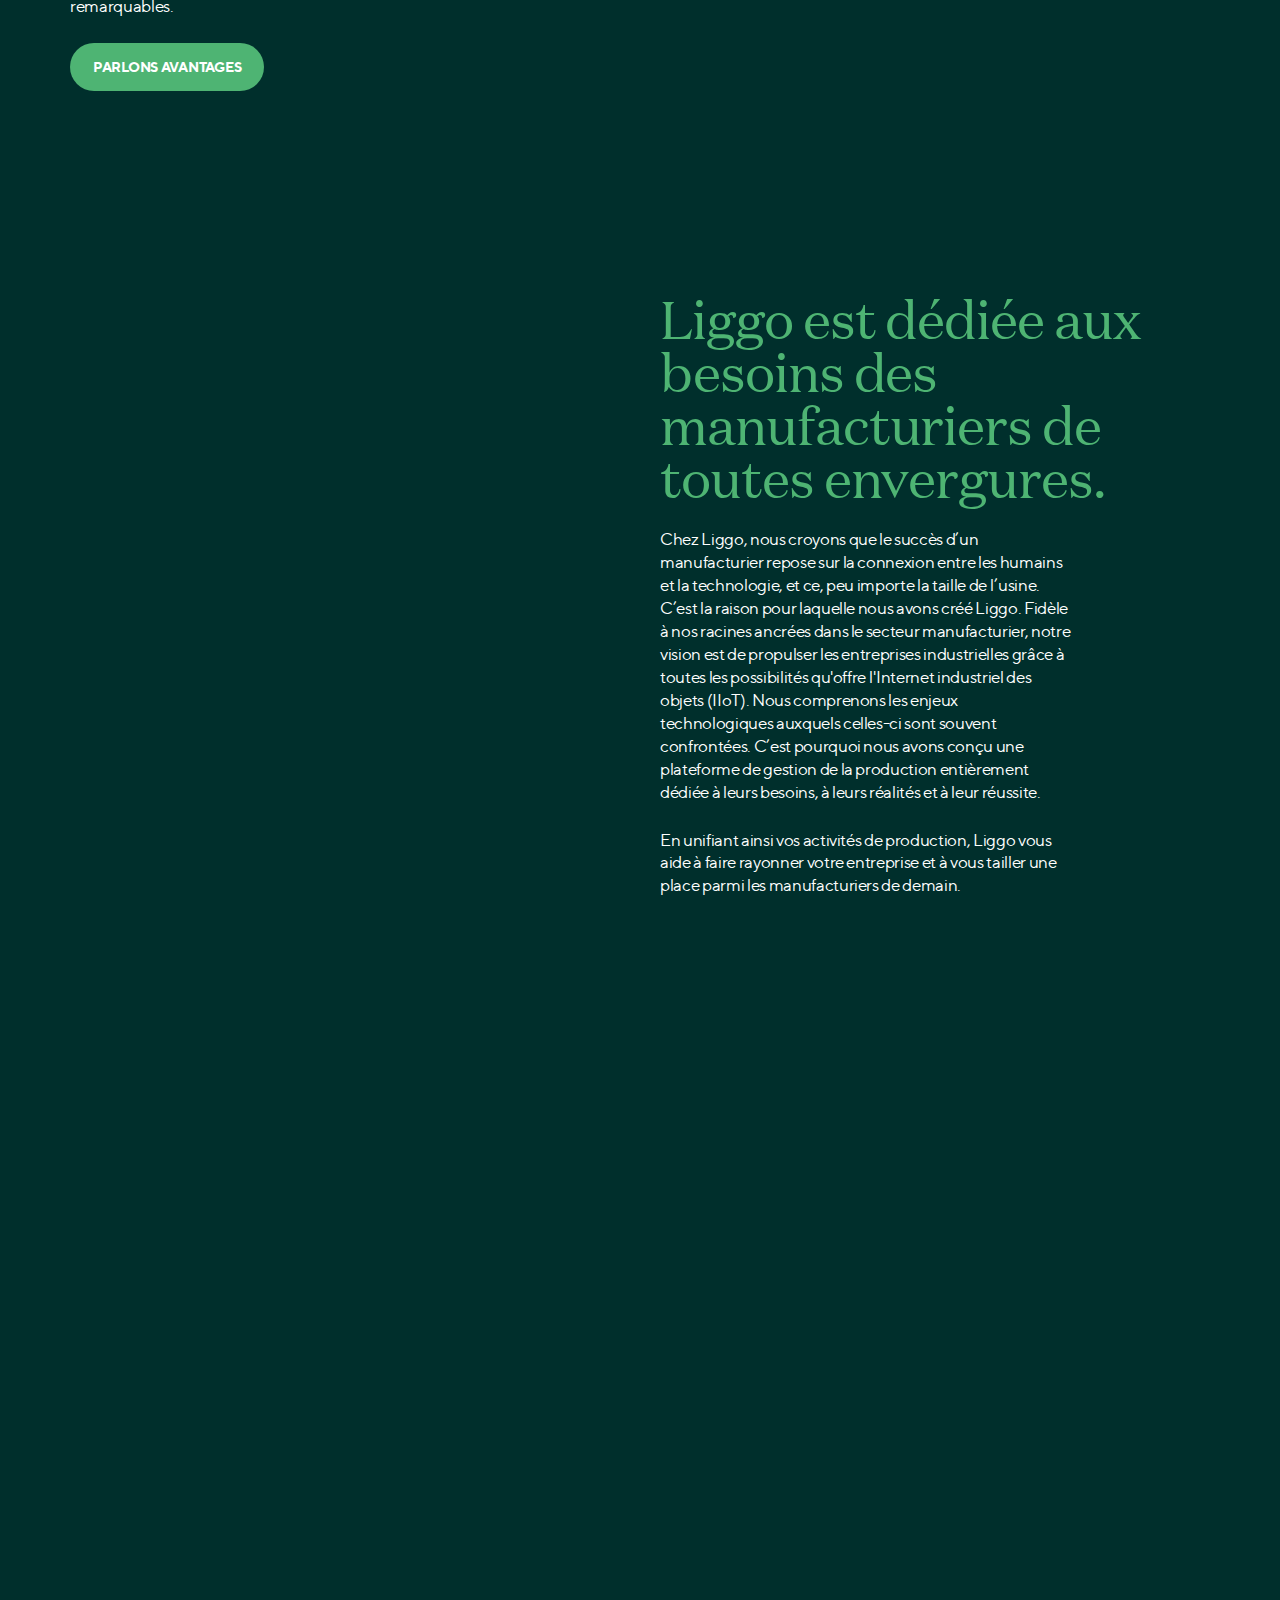
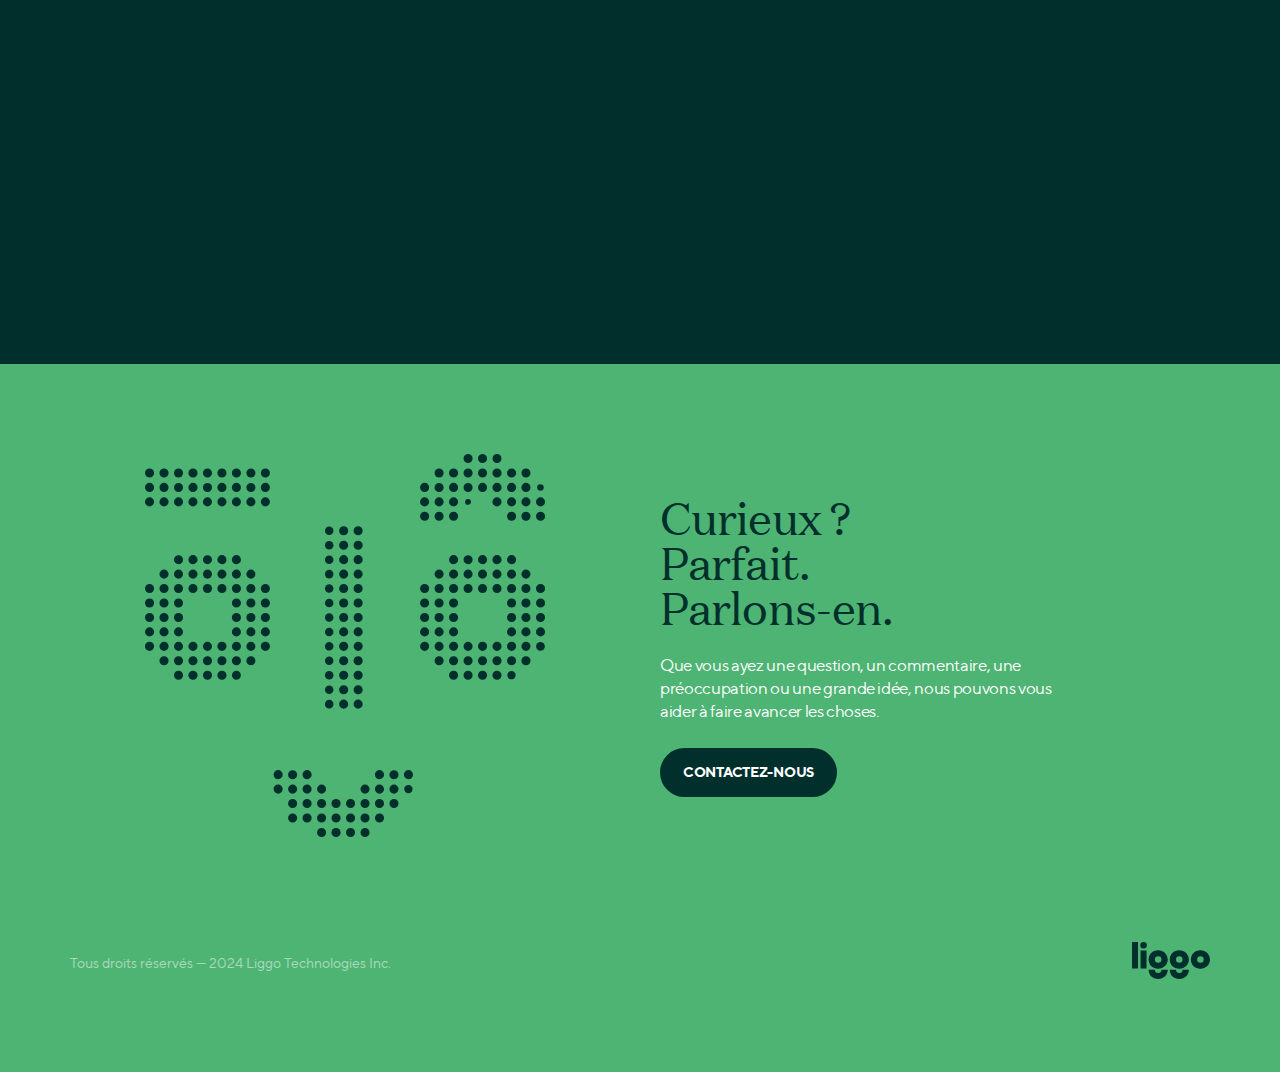
==== commit d803b773: "Google Analytics" ====
--- a/fr.html
+++ b/fr.html
@@ -33,7 +33,15 @@
 
   <meta name="keywords" content="Automatisation d’atelier, Calibration, Contrôle procédé, Contrôle qualité, Efficacité des ateliers, Encapsulé savoir-faire, Fabrication intelligente, Fabrication orientée données, Gestion Qualité, IA dans la fabrication, Instruction de travail, Instrument de mesure, Interopérabilité, IoT pour machines CNC, Logiciel de cédule manufacturière, Logiciel de suivi machine, Logiciel TDM, Maintenance prédictive, Optimisation CNC, Outils de production Lean, Planification CNC, Planification Manufacturière, Productivité manufacturière, Solution Manufactière, Solutions Industrie 4.0, Solutions MES, Suivi en temps réel des machines, Surveillance CNC, Système de Tâches Manufacturier, Système intégré manufacturier, Système Manufacturier, System Gestion du plancher, Systèmes de compensation automatisée, Technologie de jumeau numérique, Valorisation de l’entreprise" />
 
-  <script>(function (i, s, o, g, r, a, m) { i["GoogleAnalyticsObject"] = r; i[r] = i[r] || function () { (i[r].q = i[r].q || []).push(arguments) }, i[r].l = 1 * new Date(); a = s.createElement(o), m = s.getElementsByTagName(o)[0]; a.async = 1; a.src = g; m.parentNode.insertBefore(a, m) })(window, document, "script", "https://www.google-analytics.com/analytics.js", "ga"); ga("create", "UA-185357048-1", { "cookieDomain": "auto" }); ga("set", "anonymizeIp", true); ga("send", "pageview");</script>
+  <!-- Google tag (gtag.js) -->
+  <script async src="https://www.googletagmanager.com/gtag/js?id=G-FKZH6CRL0F"></script>
+  <script>
+    window.dataLayer = window.dataLayer || [];
+    function gtag(){dataLayer.push(arguments);}
+    gtag('js', new Date());
+
+    gtag('config', 'G-FKZH6CRL0F');
+  </script>
 </head>
 
 <body class="page-node-1 frontpage path-frontpage page-node-type-basic-page">
